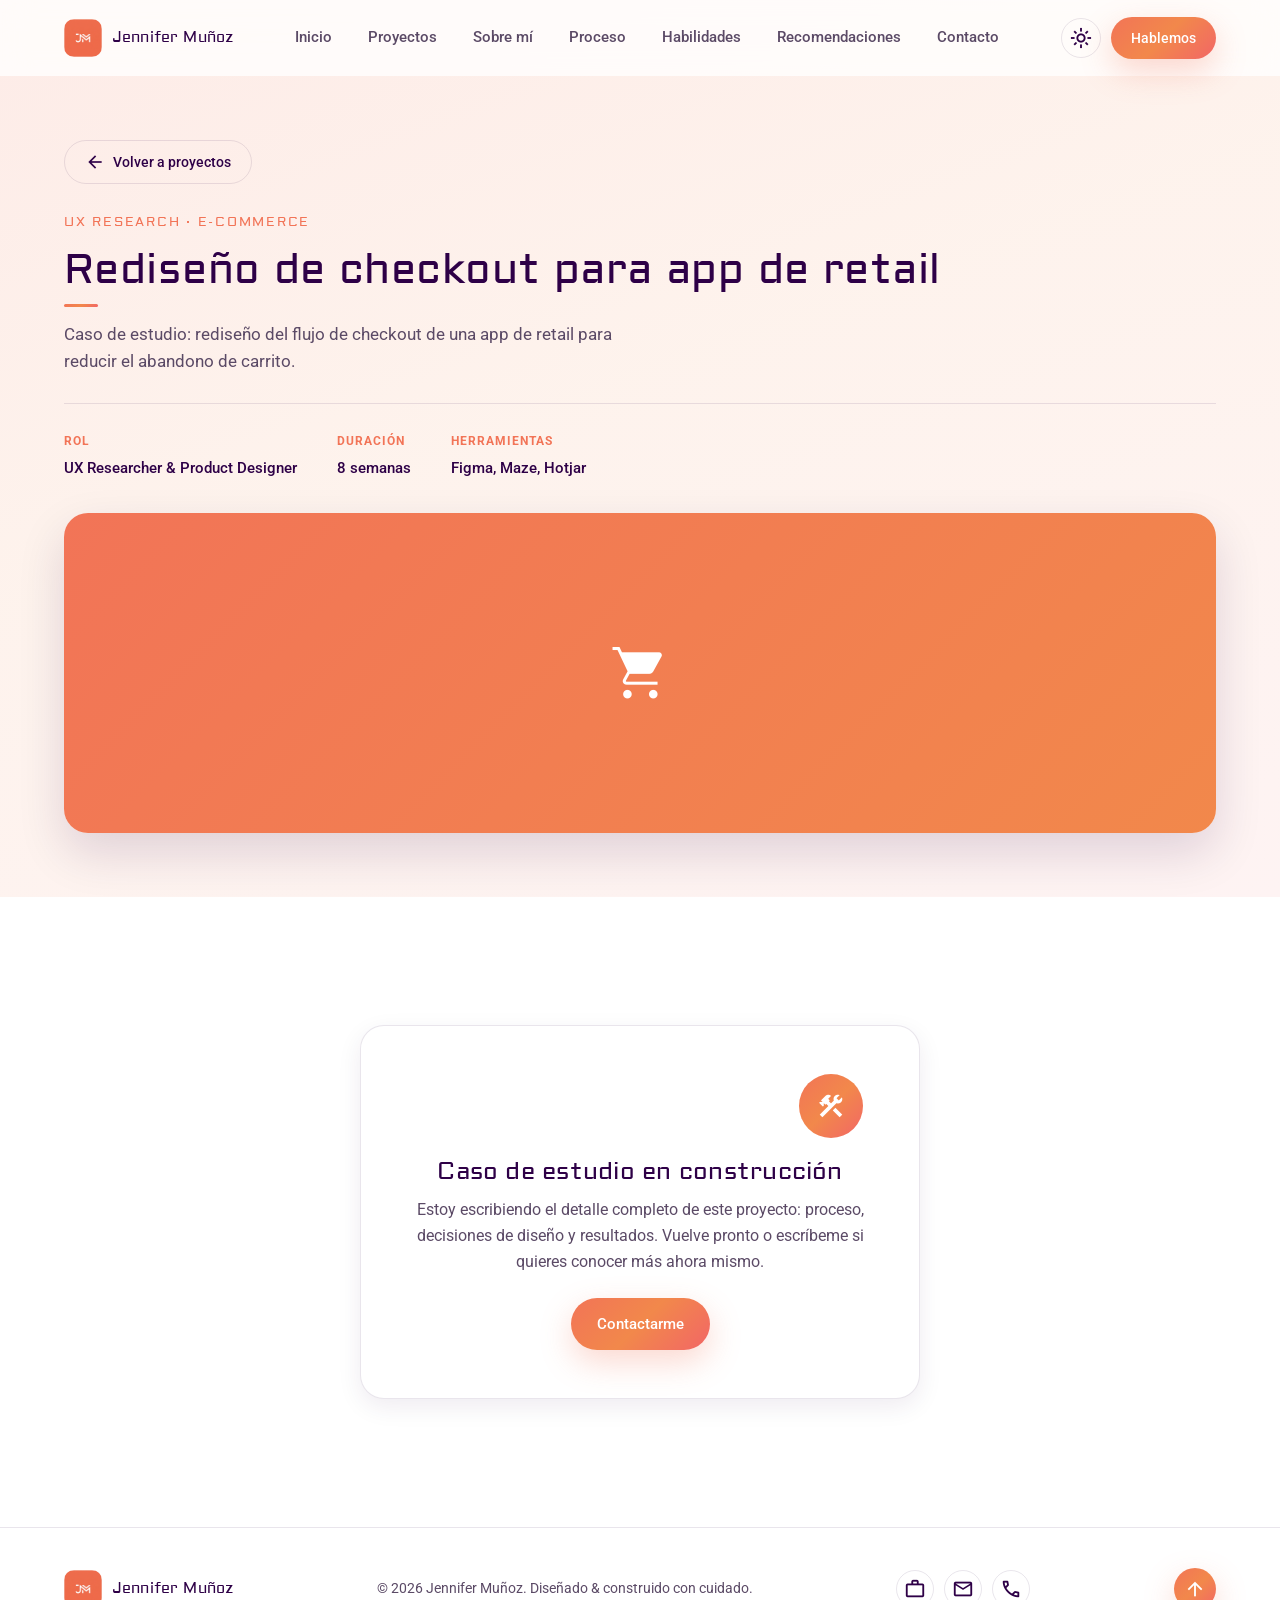
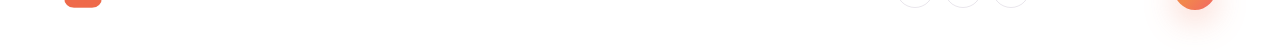
==== proyectos/proyecto-1.html @ 6d18bf31 "version 1" ====
<!DOCTYPE html>
<html lang="es">
<head>
<meta charset="UTF-8">
<meta name="viewport" content="width=device-width, initial-scale=1.0">
<title>Rediseño de checkout para app de retail — Jennifer Muñoz</title>
<meta name="description" content="Caso de estudio: rediseño del flujo de checkout de una app de retail para reducir el abandono de carrito.">

<link rel="preconnect" href="https://fonts.googleapis.com">
<link rel="preconnect" href="https://fonts.gstatic.com" crossorigin>
<link href="https://fonts.googleapis.com/css2?family=Aldrich&family=Roboto:ital,wght@0,300;0,400;0,500;0,700;0,900;1,400&display=swap" rel="stylesheet">
<link rel="stylesheet" href="https://fonts.googleapis.com/css2?family=Material+Symbols+Outlined:opsz,wght,FILL,GRAD@20..48,300..600,0..1,-25..0&display=swap">

<link rel="icon" type="image/svg+xml" href="../assets/favicon.svg">
<link rel="stylesheet" href="../css/style.css">
</head>
<body>

<a class="skip-link" href="#main">Saltar al contenido</a>
<header class="header is-scrolled" id="header">
  <div class="container header__inner">
    <a href="../index.html" class="logo" aria-label="Ir a inicio">
      <img src="../assets/img/logo.png" alt="Jennifer Muñoz" class="logo__mark">
      <span class="logo__name">Jennifer&nbsp;Muñoz</span>
    </a>

    <nav class="nav" id="nav" aria-label="Navegación principal">
      <ul class="nav__list">
        <li><a href="../index.html#inicio" class="nav__link">Inicio</a></li>
        <li><a href="../index.html#proyectos" class="nav__link">Proyectos</a></li>
        <li><a href="../index.html#sobre-mi" class="nav__link">Sobre mí</a></li>
        <li><a href="../index.html#proceso" class="nav__link">Proceso</a></li>
        <li><a href="../index.html#habilidades" class="nav__link">Habilidades</a></li>
        <li><a href="../index.html#recomendaciones" class="nav__link">Recomendaciones</a></li>
        <li><a href="../index.html#contacto" class="nav__link">Contacto</a></li>
      </ul>
    </nav>

    <div class="header__actions">
      <button class="theme-toggle" id="themeToggle" type="button" aria-label="Cambiar a modo oscuro" aria-pressed="false">
        <span class="material-symbols-outlined theme-toggle__icon theme-toggle__icon--light">light_mode</span>
        <span class="material-symbols-outlined theme-toggle__icon theme-toggle__icon--dark">dark_mode</span>
      </button>

      <a href="../index.html#contacto" class="btn btn--primary btn--sm header__cta">Hablemos</a>

      <button class="menu-toggle" id="menuToggle" type="button" aria-label="Abrir menú" aria-expanded="false" aria-controls="nav">
        <span class="material-symbols-outlined">menu</span>
      </button>
    </div>
  </div>
</header>

<div class="nav-overlay" id="navOverlay"></div>

<main id="main">
  <section class="project-hero">
    <div class="container">
      <a href="../index.html#proyectos" class="btn btn--ghost btn--sm btn--back">
        <span class="material-symbols-outlined">arrow_back</span>
        Volver a proyectos
      </a>

      <p class="eyebrow">UX Research · E-commerce</p>
      <h1 class="section-title">Rediseño de checkout para app de retail</h1>
      <p class="section-lead">Caso de estudio: rediseño del flujo de checkout de una app de retail para reducir el abandono de carrito.</p>

      <div class="project-detail__meta">
        <div><strong>Rol</strong><span>UX Researcher & Product Designer</span></div>
        <div><strong>Duración</strong><span>8 semanas</span></div>
        <div><strong>Herramientas</strong><span>Figma, Maze, Hotjar</span></div>
      </div>

      <div class="project-hero__media" style="background:linear-gradient(135deg, #F27457, #F2884B)">
        <span class="material-symbols-outlined">shopping_cart</span>
      </div>
    </div>
  </section>

  <section class="coming-soon">
    <div class="container">
      <div class="coming-soon__card">
        <div class="coming-soon__icon">
          <span class="material-symbols-outlined">construction</span>
        </div>
        <h2>Caso de estudio en construcción</h2>
        <p>Estoy escribiendo el detalle completo de este proyecto: proceso, decisiones de diseño y resultados. Vuelve pronto o escríbeme si quieres conocer más ahora mismo.</p>
        <a href="../index.html#contacto" class="btn btn--primary">Contactarme</a>
      </div>
    </div>
  </section>
</main>
<footer class="footer">
  <div class="container footer__inner">
    <a href="../index.html" class="logo logo--footer">
      <img src="../assets/img/logo.png" alt="Jennifer Muñoz" class="logo__mark">
      <span class="logo__name">Jennifer&nbsp;Muñoz</span>
    </a>

    <p class="footer__copy">© <span id="year"></span> Jennifer Muñoz. Diseñado &amp; construido con cuidado.</p>

    <div class="footer__social">
      <a href="https://www.linkedin.com/in/jennifer-muñoz-3518a0296" target="_blank" rel="noopener noreferrer" aria-label="LinkedIn">
        <span class="material-symbols-outlined">work</span>
      </a>
      <a href="mailto:jencik1992@gmail.com" aria-label="Email">
        <span class="material-symbols-outlined">mail</span>
      </a>
      <a href="tel:+56972508153" aria-label="Teléfono">
        <span class="material-symbols-outlined">call</span>
      </a>
    </div>

    <button class="back-to-top" id="backToTop" aria-label="Volver arriba">
      <span class="material-symbols-outlined">arrow_upward</span>
    </button>
  </div>
</footer>

<script src="../js/script.js"></script>

</body>
</html>
---- css/style.css ----
/* =========================================================
   PORTAFOLIO — Jennifer Muñoz | UX/UI & Product Designer
   HTML5 + CSS3 + JS Vanilla — sin frameworks
   ========================================================= */

/* ---------- 1. RESET ---------- */
*, *::before, *::after { box-sizing: border-box; margin: 0; padding: 0; }
html { scroll-behavior: smooth; }
@media (prefers-reduced-motion: reduce) {
  html { scroll-behavior: auto; }
  *, *::before, *::after { animation-duration: 0.01ms !important; animation-iteration-count: 1 !important; transition-duration: 0.01ms !important; scroll-behavior: auto !important; }
}
img, svg { display: block; max-width: 100%; }
a { color: inherit; text-decoration: none; }
ul, ol { list-style: none; }
button, input, textarea { font: inherit; color: inherit; }
button { cursor: pointer; background: none; border: none; }
input, textarea { outline: none; }

/* ---------- 2. DESIGN TOKENS ---------- */
:root {
  /* Paleta — modo claro (por defecto) */
  --color-bg: #FFFFFF;
  --color-bg-alt: #FDF6F2;
  --color-surface: #FFFFFF;
  --color-border: rgba(46, 0, 71, 0.10);

  --color-text-primary: #2E0047;
  --color-text-body: #5B4A66;
  --color-text-secondary: #F27457;
  --color-text-on-accent: #FFFFFF;

  --color-secondary: #F2884B;
  --color-tertiary: #F26666;

  --gradient-accent: linear-gradient(135deg, #F27457 0%, #F2884B 50%, #F26666 100%);
  --gradient-hero: linear-gradient(160deg, rgba(242,116,87,0.14) 0%, rgba(242,136,75,0.10) 45%, rgba(242,102,102,0.08) 100%);

  --shadow-sm: 0 1px 2px rgba(46, 0, 71, 0.06);
  --shadow-md: 0 8px 24px rgba(46, 0, 71, 0.08);
  --shadow-lg: 0 20px 48px rgba(46, 0, 71, 0.14);
  --shadow-glow: 0 12px 32px rgba(242, 116, 87, 0.28);

  /* Tipografía */
  --font-body: 'Roboto', -apple-system, BlinkMacSystemFont, 'Segoe UI', sans-serif;
  --font-display: 'Aldrich', 'Roboto', sans-serif;

  /* Radios y espaciado */
  --radius: 16px;
  --radius-lg: 24px;
  --radius-sm: 10px;
  --radius-pill: 999px;

  --container-w: 1200px;
  --section-py: clamp(72px, 10vw, 140px);

  /* Motion */
  --ease: cubic-bezier(0.16, 1, 0.3, 1);
  --transition: 0.35s var(--ease);
}

[data-theme="dark"] {
  --color-bg: #150019;
  --color-bg-alt: #1E0A24;
  --color-surface: #22102A;
  --color-border: rgba(255, 255, 255, 0.08);

  --color-text-primary: #F6ECFB;
  --color-text-body: #C7B7D1;
  --color-text-secondary: #FF9779;
  --color-text-on-accent: #FFFFFF;

  --color-secondary: #F2884B;
  --color-tertiary: #FF7E7E;

  --gradient-accent: linear-gradient(135deg, #F27457 0%, #F2884B 50%, #FF7E7E 100%);
  --gradient-hero: linear-gradient(160deg, rgba(242,116,87,0.18) 0%, rgba(242,136,75,0.10) 45%, rgba(255,126,126,0.10) 100%);

  --shadow-sm: 0 1px 2px rgba(0, 0, 0, 0.3);
  --shadow-md: 0 8px 24px rgba(0, 0, 0, 0.35);
  --shadow-lg: 0 24px 60px rgba(0, 0, 0, 0.5);
  --shadow-glow: 0 12px 36px rgba(242, 116, 87, 0.35);
}

/* ---------- 3. BASE ---------- */
body {
  font-family: var(--font-body);
  background: var(--color-bg);
  color: var(--color-text-body);
  font-size: 16px;
  line-height: 1.6;
  -webkit-font-smoothing: antialiased;
  transition: background-color var(--transition), color var(--transition);
  overflow-x: hidden;
}

.container {
  width: 100%;
  max-width: var(--container-w);
  margin-inline: auto;
  padding-inline: 24px;
}

h1, h2, h3, h4 {
  font-family: var(--font-display);
  color: var(--color-text-primary);
  font-weight: 400;
  line-height: 1.15;
  letter-spacing: 0.01em;
}

.material-symbols-outlined {
  font-variation-settings: 'FILL' 0, 'wght' 400, 'GRAD' 0, 'opsz' 24;
  font-size: 22px;
  line-height: 1;
}

.skip-link {
  position: absolute; left: -999px; top: 0;
  background: var(--color-text-primary); color: #fff;
  padding: 12px 20px; border-radius: 0 0 var(--radius-sm) 0; z-index: 999;
}
.skip-link:focus { left: 0; }

:focus-visible {
  outline: 2px solid var(--color-tertiary);
  outline-offset: 3px;
  border-radius: 4px;
}

.eyebrow {
  font-family: var(--font-display);
  font-size: 12.5px;
  letter-spacing: 0.14em;
  text-transform: uppercase;
  color: var(--color-text-secondary);
  margin-bottom: 14px;
}

.section-title {
  position: relative;
  font-size: clamp(28px, 4vw, 42px);
  margin-bottom: 26px;
}
/* Barrita corta bajo cada título de sección — mismo motivo que usa el CV
   bajo sus encabezados ("Perfil", "Experiencia", "Habilidades"...). */
.section-title::after {
  content: "";
  position: absolute;
  left: 0; bottom: -12px;
  width: 34px; height: 3px;
  border-radius: 2px;
  background: var(--gradient-accent);
}

.section-lead {
  max-width: 560px;
  font-size: 17px;
  color: var(--color-text-body);
}

.section-head { max-width: 640px; margin-bottom: 56px; }

section { padding-block: var(--section-py); }

/* ---------- 4. BOTONES ---------- */
.btn {
  display: inline-flex;
  align-items: center;
  justify-content: center;
  gap: 8px;
  padding: 14px 26px;
  border-radius: var(--radius-pill);
  font-weight: 500;
  font-size: 15px;
  white-space: nowrap;
  transition: transform var(--transition), box-shadow var(--transition), background var(--transition), border-color var(--transition);
  will-change: transform;
}
.btn .material-symbols-outlined { font-size: 20px; }
.btn:hover { transform: translateY(-2px); }
.btn:active { transform: translateY(0); }

.btn--primary {
  background: var(--gradient-accent);
  color: #fff;
  box-shadow: var(--shadow-glow);
}
.btn--primary:hover { box-shadow: 0 16px 40px rgba(242, 116, 87, 0.38); }

.btn--ghost {
  background: transparent;
  color: var(--color-text-primary);
  border: 1.5px solid var(--color-border);
}
.btn--ghost:hover { border-color: var(--color-text-secondary); color: var(--color-text-secondary); }

.btn--sm { padding: 10px 20px; font-size: 14px; }
.btn--block { width: 100%; }

/* ---------- 5. HEADER ---------- */
.header {
  position: fixed;
  top: 0; left: 0; right: 0;
  z-index: 100;
  border-bottom: 1px solid transparent;
  transition: border-color var(--transition), box-shadow var(--transition);
}
/* El desenfoque vive en un pseudo-elemento (no en .header) para que .header
   NO se convierta en containing block de sus descendientes position:fixed
   (el panel de navegación móvil #nav depende de posicionarse contra el viewport). */
.header::before {
  content: "";
  position: absolute;
  inset: 0;
  z-index: -1;
  background: color-mix(in srgb, var(--color-bg) 78%, transparent);
  backdrop-filter: blur(14px) saturate(140%);
  -webkit-backdrop-filter: blur(14px) saturate(140%);
  transition: background-color var(--transition);
}
.header.is-scrolled {
  border-bottom-color: var(--color-border);
  box-shadow: var(--shadow-sm);
}

.header__inner {
  display: flex;
  align-items: center;
  justify-content: space-between;
  height: 76px;
}

.logo {
  display: flex;
  align-items: center;
  gap: 10px;
  font-family: var(--font-display);
  color: var(--color-text-primary);
}
.logo__mark {
  display: block;
  width: 38px; height: 38px;
  border-radius: var(--radius-sm);
  object-fit: cover;
}
.logo__name { font-size: 15px; letter-spacing: 0.01em; }

.nav__list {
  display: flex;
  align-items: center;
  gap: 4px;
}
.nav__link {
  position: relative;
  display: inline-block;
  padding: 9px 16px;
  font-size: 14.5px;
  font-weight: 500;
  color: var(--color-text-body);
  border-radius: var(--radius-pill);
  transition: color var(--transition), background var(--transition);
}
.nav__link:hover { color: var(--color-text-primary); background: var(--color-bg-alt); }
.nav__link.is-active { color: var(--color-text-primary); }
.nav__link.is-active::after {
  content: "";
  position: absolute;
  left: 16px; right: 16px; bottom: 3px;
  height: 2px;
  background: var(--gradient-accent);
  border-radius: 2px;
}

.header__actions { display: flex; align-items: center; gap: 10px; }

.theme-toggle {
  position: relative;
  display: grid;
  place-items: center;
  width: 40px; height: 40px;
  border-radius: 50%;
  border: 1px solid var(--color-border);
  color: var(--color-text-primary);
  overflow: hidden;
  transition: border-color var(--transition), background var(--transition);
}
.theme-toggle:hover { background: var(--color-bg-alt); }
.theme-toggle__icon { position: absolute; transition: opacity var(--transition), transform var(--transition); }
.theme-toggle__icon--dark { opacity: 0; transform: rotate(-60deg) scale(0.6); }
.theme-toggle__icon--light { opacity: 1; transform: rotate(0) scale(1); }
[data-theme="dark"] .theme-toggle__icon--light { opacity: 0; transform: rotate(60deg) scale(0.6); }
[data-theme="dark"] .theme-toggle__icon--dark { opacity: 1; transform: rotate(0) scale(1); }

.header__cta { display: inline-flex; }

.menu-toggle {
  display: none;
  width: 40px; height: 40px;
  place-items: center;
  color: var(--color-text-primary);
  overflow: hidden;
}

/* ---------- 6. HERO ---------- */
.hero {
  position: relative;
  padding-top: calc(76px + clamp(48px, 8vw, 100px));
  padding-bottom: clamp(60px, 8vw, 100px);
  overflow: hidden;
  background: var(--gradient-hero);
}

.hero__inner {
  display: grid;
  grid-template-columns: 1.05fr 0.95fr;
  gap: 48px;
  align-items: center;
}

.hero__title {
  font-size: clamp(34px, 5vw, 52px);
  margin-bottom: 22px;
  max-width: 30ch;
  text-wrap: balance;
}

.hero__lead {
  font-size: 18px;
  max-width: 46ch;
  margin-bottom: 34px;
}

.hero__tags {
  display: flex;
  flex-wrap: wrap;
  gap: 8px;
  margin-bottom: 30px;
}
.hero__tags .tag {
  background: var(--color-surface);
  border-color: var(--color-border);
  box-shadow: var(--shadow-sm);
}

.hero__cta { display: flex; gap: 14px; flex-wrap: wrap; margin-bottom: 52px; }

.hero__stats {
  display: flex;
  align-items: flex-start;
  gap: 40px;
  flex-wrap: wrap;
}
.hero__stat {
  display: flex;
  flex-direction: column;
}
.hero__stat dt {
  font-family: var(--font-display);
  font-size: 30px;
  line-height: 1;
  color: var(--color-text-primary);
  height: 34px;
  display: flex;
  align-items: center;
}
.hero__stat dd { font-size: 13.5px; color: var(--color-text-body); margin-top: 8px; }
.hero__stat dt.hero__stat-text {
  font-size: 21px;
  white-space: nowrap;
  -webkit-text-stroke: 0.4px var(--color-text-primary);
}

.hero__visual { position: relative; height: 440px; }

.hero-card {
  position: absolute;
  border-radius: var(--radius-lg);
  background: var(--color-surface);
  border: 1px solid var(--color-border);
  box-shadow: var(--shadow-lg);
}

.hero-card--main {
  inset: 20px 10% 20px 0;
  padding: 24px;
  overflow: hidden;
}
.hero-card__top { display: flex; gap: 7px; margin-bottom: 22px; }
.dot { width: 10px; height: 10px; border-radius: 50%; }
.dot--red { background: var(--color-tertiary); }
.dot--yellow { background: var(--color-secondary); }
.dot--green { background: #8fce9e; }

.skeleton {
  background: linear-gradient(90deg, var(--color-bg-alt) 25%, var(--color-border) 50%, var(--color-bg-alt) 75%);
  background-size: 200% 100%;
  animation: shimmer 2.4s ease-in-out infinite;
  border-radius: var(--radius-sm);
}
.skeleton--title { height: 20px; width: 55%; margin-bottom: 16px; }
.skeleton--text { height: 12px; width: 90%; margin-bottom: 10px; }
.skeleton--text.short { width: 65%; margin-bottom: 24px; }
.skeleton-grid { display: grid; grid-template-columns: 1fr 1fr; gap: 12px; }
.skeleton--block { height: 90px; }

@keyframes shimmer {
  0% { background-position: 200% 0; }
  100% { background-position: -200% 0; }
}

.hero-card--float-1, .hero-card--float-2 {
  display: flex;
  align-items: center;
  gap: 10px;
  padding: 14px 18px;
  font-size: 13.5px;
  font-weight: 500;
  color: var(--color-text-primary);
  animation: float 6s ease-in-out infinite;
}
.hero-card--float-1 { top: 8%; right: 0; animation-delay: 0.4s; }
.hero-card--float-2 { bottom: 6%; left: 0; animation-delay: 1.2s; }
.hero-card--float-1 .material-symbols-outlined,
.hero-card--float-2 .material-symbols-outlined { color: var(--color-text-secondary); }

@keyframes float {
  0%, 100% { transform: translateY(0); }
  50% { transform: translateY(-10px); }
}

.blob {
  position: absolute;
  border-radius: 50%;
  filter: blur(50px);
  opacity: 0.5;
  z-index: -1;
}
.blob--1 { width: 260px; height: 260px; background: var(--color-secondary); top: -40px; right: -20px; opacity: 0.28; }
.blob--2 { width: 220px; height: 220px; background: var(--color-tertiary); bottom: -30px; left: 10%; opacity: 0.22; }

.scroll-cue {
  position: absolute;
  left: 50%; bottom: 18px;
  transform: translateX(-50%);
  width: 38px; height: 38px;
  border-radius: 50%;
  border: 1px solid var(--color-border);
  color: var(--color-text-primary);
  display: grid; place-items: center;
  overflow: hidden;
  animation: bob 2.2s ease-in-out infinite;
}
@keyframes bob { 0%, 100% { transform: translate(-50%, 0); } 50% { transform: translate(-50%, 6px); } }

/* ---------- 7. SOBRE MÍ ---------- */
.about__inner {
  display: grid;
  grid-template-columns: 0.85fr 1.15fr;
  gap: 64px;
  align-items: center;
}

.about__visual { position: relative; }
.about__avatar {
  width: min(360px, 100%);
  aspect-ratio: 1;
  border-radius: var(--radius-lg);
  background: var(--gradient-accent);
  padding: 6px;
  box-shadow: var(--shadow-lg);
}
.about__avatar img {
  display: block;
  width: 100%;
  height: 100%;
  object-fit: cover;
  border-radius: calc(var(--radius-lg) - 4px);
}
.about__badge {
  position: absolute;
  bottom: -18px; left: 50%;
  transform: translateX(-50%);
  display: inline-flex;
  align-items: center;
  gap: 8px;
  background: var(--color-surface);
  border: 1px solid var(--color-border);
  box-shadow: var(--shadow-md);
  padding: 10px 18px;
  border-radius: var(--radius-pill);
  font-size: 13.5px;
  font-weight: 500;
  color: var(--color-text-primary);
  white-space: nowrap;
}
.about__badge .material-symbols-outlined { color: var(--color-secondary); font-size: 18px; }

.about__lead {
  font-size: 19px;
  line-height: 1.55;
  color: var(--color-text-primary);
  max-width: 56ch;
  margin-bottom: 28px;
}

.about__stack { margin-bottom: 32px; }
.about__stack-label {
  display: block;
  font-size: 12.5px;
  font-weight: 700;
  text-transform: uppercase;
  letter-spacing: 0.06em;
  color: var(--color-text-secondary);
  margin-bottom: 12px;
}
.about__stack-tags { display: flex; flex-wrap: wrap; gap: 8px; }

.about__experience {
  margin-bottom: 32px;
  padding: 18px 20px;
  border: 1px solid var(--color-border);
  border-left: 3px solid var(--color-secondary);
  border-radius: var(--radius-sm);
  background: var(--color-surface);
}
.about__experience-label {
  display: block;
  font-size: 12.5px;
  font-weight: 700;
  text-transform: uppercase;
  letter-spacing: 0.06em;
  color: var(--color-text-secondary);
  margin-bottom: 10px;
}
.about__experience-head {
  display: flex;
  flex-wrap: wrap;
  align-items: baseline;
  gap: 8px;
  margin-bottom: 8px;
}
.about__experience-head h3 {
  font-family: var(--font-body);
  font-weight: 700;
  font-size: 16px;
  color: var(--color-text-primary);
}
.about__experience-meta { font-size: 13.5px; color: var(--color-text-secondary); }
.about__experience-desc {
  font-size: 13.5px;
  line-height: 1.55;
  color: var(--color-text-body);
  margin: 0;
}

.about__facts {
  margin-top: 32px;
  padding-top: 28px;
  border-top: 1px solid var(--color-border);
  display: grid;
  grid-template-columns: 1fr 1fr;
  gap: 20px;
}
.about__facts li { display: flex; align-items: flex-start; gap: 12px; }
.about__facts .material-symbols-outlined {
  color: #fff;
  background: var(--gradient-accent);
  padding: 8px;
  border-radius: var(--radius-sm);
  font-size: 18px;
  width: 34px; height: 34px;
  box-sizing: content-box;
  display: inline-flex;
  align-items: center;
  justify-content: center;
  overflow: hidden;
}
.about__facts strong { display: block; font-size: 14px; color: var(--color-text-primary); }
.about__facts span { font-size: 13.5px; }
.about__facts-more {
  display: flex;
  align-items: center;
  gap: 4px;
  margin-top: 6px;
  padding: 0;
  border: none;
  background: none;
  font-family: var(--font-body);
  font-size: 12.5px;
  font-weight: 700;
  color: var(--color-secondary);
  cursor: pointer;
}
.about__facts-more .material-symbols-outlined {
  background: none;
  padding: 0;
  width: auto;
  height: auto;
  border-radius: 0;
  box-sizing: border-box;
  overflow: visible;
  font-size: 14px;
  color: var(--color-secondary);
  transition: transform var(--transition);
}
.about__facts-more:hover .material-symbols-outlined { transform: translateX(3px); }

/* Contenido del modal de certificaciones (reutiliza .recommendation-modal) */
.cert-modal__title {
  font-family: var(--font-display);
  font-size: 24px;
  color: var(--color-text-primary);
  margin: 6px 0 20px;
}
.cert-modal__list { display: flex; flex-direction: column; gap: 16px; }
.cert-modal__list li {
  padding-bottom: 16px;
  border-bottom: 1px solid var(--color-border);
}
.cert-modal__list li:last-child { border-bottom: none; padding-bottom: 0; }
.cert-modal__list strong {
  display: block;
  font-size: 15px;
  color: var(--color-text-primary);
  margin-bottom: 4px;
}
.cert-modal__list span { font-size: 13.5px; color: var(--color-text-secondary); }

/* ---------- 8. PROYECTOS ---------- */
.projects { background: var(--color-bg-alt); }

.projects__grid {
  display: grid;
  grid-template-columns: repeat(2, 1fr);
  gap: 28px;
}

.project-card {
  display: block;
  background: var(--color-surface);
  border: 1px solid var(--color-border);
  border-radius: var(--radius-lg);
  overflow: hidden;
  transition: transform var(--transition), box-shadow var(--transition), border-color var(--transition);
}
.project-card:hover {
  transform: translateY(-6px);
  box-shadow: var(--shadow-lg);
  border-color: transparent;
}

.project-card__media {
  height: 190px;
  display: grid;
  place-items: center;
  position: relative;
  overflow: hidden;
  text-align: center;
  padding-inline: 12px;
}
.project-card__media .material-symbols-outlined {
  font-size: 46px;
  color: #fff;
  font-variation-settings: 'FILL' 1, 'wght' 300, 'GRAD' 0, 'opsz' 48;
  transition: transform var(--transition);
}
.project-card:hover .project-card__media .material-symbols-outlined { transform: scale(1.12) rotate(-4deg); }

.project-card__media--1 { background: linear-gradient(135deg, #F27457, #F2884B); }
.project-card__media--2 { background: linear-gradient(135deg, #2E0047, #6a2f8a); }
.project-card__media--3 { background: linear-gradient(135deg, #F26666, #F27457); }
.project-card__media--4 { background: linear-gradient(135deg, #F2884B, #F2C14E); }

.project-card__body { padding: 26px; }
.project-card__tags { display: flex; gap: 8px; margin-bottom: 14px; flex-wrap: wrap; }
.tag {
  font-size: 12px;
  font-weight: 500;
  padding: 5px 12px;
  border-radius: var(--radius-pill);
  background: var(--color-bg-alt);
  color: var(--color-text-secondary);
  border: 1px solid var(--color-border);
}
.project-card__body h3 {
  font-family: var(--font-body);
  font-weight: 700;
  font-size: 19px;
  margin-bottom: 10px;
  color: var(--color-text-primary);
  line-height: 1.35;
}
.project-card__body p { font-size: 14.5px; margin-bottom: 18px; }
.project-card__link {
  display: inline-flex;
  align-items: center;
  gap: 6px;
  font-size: 14px;
  font-weight: 500;
  color: var(--color-text-primary);
}
.project-card__link .material-symbols-outlined { font-size: 17px; transition: transform var(--transition); }
.project-card:hover .project-card__link .material-symbols-outlined { transform: translateX(4px); }

/* ---------- 9. PROCESO ---------- */
.process__list {
  display: grid;
  grid-template-columns: repeat(5, 1fr);
  align-items: start;
  gap: 20px;
}
.process__step {
  position: relative;
  padding: 30px 22px;
  border-radius: var(--radius-lg);
  background: var(--color-surface);
  border: 1px solid var(--color-border);
  overflow: hidden;
  transition: transform var(--transition), box-shadow var(--transition);
  cursor: default;
}
.process__step:hover { transform: translateY(-6px); box-shadow: var(--shadow-md); }
.process__step:focus { outline: none; }
.process__step:focus-visible { box-shadow: 0 0 0 2px var(--color-secondary); }
.process__number {
  display: block;
  font-family: var(--font-display);
  font-size: 13px;
  color: var(--color-text-secondary);
  margin-bottom: 18px;
}
.process__icon {
  display: inline-flex;
  align-items: center;
  justify-content: center;
  width: 46px; height: 46px;
  border-radius: var(--radius-sm);
  background: var(--gradient-accent);
  color: #fff;
  overflow: hidden;
  margin-bottom: 18px;
}
.process__step h3 {
  font-family: var(--font-body);
  font-weight: 700;
  font-size: 17px;
  margin-bottom: 0;
  color: var(--color-text-primary);
}
/* La descripción vive colapsada por defecto y se despliega DENTRO de la
   misma tarjeta (mismo borde/fondo/sombra) — es un solo componente que
   crece, no un panel aparte pegado debajo. */
.process__step p {
  margin: 0;
  max-height: 0;
  opacity: 0;
  overflow: hidden;
  font-size: 13.5px;
  line-height: 1.55;
  color: var(--color-text-body);
  transition: max-height 0.35s var(--ease), opacity 0.3s var(--ease), margin-top 0.35s var(--ease);
}
.process__step:hover p,
.process__step:focus p,
.process__step:focus-within p {
  max-height: 220px;
  opacity: 1;
  margin-top: 14px;
}

/* ---------- 9.5 IA EN MI PROCESO ---------- */
.ai-process__flow {
  display: flex;
  align-items: center;
  flex-wrap: wrap;
  gap: 10px;
}
.ai-process__step {
  font-family: var(--font-body);
  font-weight: 600;
  font-size: 14px;
  padding: 12px 20px;
  border-radius: var(--radius-pill);
  background: var(--color-surface);
  border: 1px solid var(--color-border);
  color: var(--color-text-primary);
  white-space: nowrap;
}
.ai-process__step--ai {
  background: var(--gradient-accent);
  border-color: transparent;
  color: #fff;
}
.ai-process__arrow {
  display: inline-flex;
  align-items: center;
  justify-content: center;
  width: 20px;
  height: 20px;
  color: var(--color-text-secondary);
  font-size: 20px;
  overflow: hidden;
  flex-shrink: 0;
}
.ai-process__tools {
  margin: 24px 0 0;
  font-size: 13.5px;
  color: var(--color-text-secondary);
}
.ai-process__tools-label {
  font-weight: 700;
  text-transform: uppercase;
  font-size: 11.5px;
  letter-spacing: 0.06em;
  color: var(--color-text-secondary);
  margin-right: 8px;
}

/* ---------- 10. HABILIDADES ---------- */
.skills { background: var(--color-bg-alt); }
.skills__grid {
  display: grid;
  grid-template-columns: repeat(4, 1fr);
  gap: 24px;
}
.skills__category {
  background: var(--color-surface);
  border: 1px solid var(--color-border);
  border-radius: var(--radius-lg);
  padding: 28px;
  transition: transform var(--transition), box-shadow var(--transition);
}
.skills__category:hover { transform: translateY(-4px); box-shadow: var(--shadow-md); }
.skills__category-head { display: flex; align-items: center; gap: 12px; margin-bottom: 20px; }
.skills__category-head .material-symbols-outlined {
  width: 40px; height: 40px;
  display: grid; place-items: center;
  border-radius: var(--radius-sm);
  background: var(--gradient-accent);
  color: #fff;
  overflow: hidden;
}
.skills__category-head h3 { font-family: var(--font-body); font-weight: 700; font-size: 16px; color: var(--color-text-primary); }
.skills__tags { display: flex; flex-wrap: wrap; gap: 8px; }
.skills__tags li {
  font-size: 13px;
  padding: 7px 14px;
  border-radius: var(--radius-pill);
  background: var(--color-bg-alt);
  border: 1px solid var(--color-border);
  color: var(--color-text-body);
  transition: color var(--transition), border-color var(--transition);
}
.skills__category:hover .skills__tags li:hover { color: var(--color-text-secondary); border-color: var(--color-text-secondary); }

/* Tarjeta destacada "IA aplicada" — se resalta visualmente del resto */
.skills__featured {
  margin-top: 24px;
  background: var(--gradient-accent);
  border-radius: var(--radius-lg);
  padding: 30px 32px;
  transition: transform var(--transition), box-shadow var(--transition);
}
.skills__featured:hover { transform: translateY(-4px); box-shadow: var(--shadow-md); }
.skills__featured-head { display: flex; align-items: center; gap: 16px; margin-bottom: 22px; }
.skills__featured-head .material-symbols-outlined {
  width: 48px; height: 48px;
  display: grid; place-items: center;
  border-radius: var(--radius-sm);
  background: rgba(255, 255, 255, 0.22);
  color: #fff;
  font-size: 26px;
  flex-shrink: 0;
  overflow: hidden;
}
.skills__featured-eyebrow {
  font-size: 12px;
  font-weight: 700;
  text-transform: uppercase;
  letter-spacing: 0.08em;
  color: rgba(255, 255, 255, 0.85);
  margin-bottom: 4px;
}
.skills__featured-head h3 { font-family: var(--font-body); font-weight: 700; font-size: 19px; color: #fff; }
.skills__tags--featured li {
  background: rgba(255, 255, 255, 0.16);
  border-color: rgba(255, 255, 255, 0.4);
  color: #fff;
}
.skills__featured:hover .skills__tags--featured li:hover { color: #fff; border-color: #fff; }

/* ---------- 10.5 RECOMENDACIONES ---------- */
.recommendations__grid {
  display: grid;
  grid-template-columns: 1fr 1fr;
  gap: 24px;
}
.recommendation-card {
  position: relative;
  display: flex;
  flex-direction: column;
  background: var(--color-surface);
  border: 1px solid var(--color-border);
  border-radius: var(--radius-lg);
  padding: 32px;
  transition: transform var(--transition), box-shadow var(--transition);
}
.recommendation-card[data-animate].in-view:hover { transform: translateY(-6px); box-shadow: var(--shadow-md); }
.recommendation-card__quote-icon {
  color: var(--color-secondary);
  font-size: 34px;
  opacity: 0.5;
  margin-bottom: 8px;
}
.recommendation-card__excerpt {
  font-size: 15px;
  line-height: 1.65;
  color: var(--color-text-body);
  flex-grow: 1;
  display: -webkit-box;
  -webkit-line-clamp: 5;
  -webkit-box-orient: vertical;
  overflow: hidden;
}
.recommendation-card__more {
  display: inline-flex;
  align-items: center;
  gap: 6px;
  align-self: flex-start;
  margin-top: 18px;
  padding: 0;
  border: none;
  background: none;
  font-family: var(--font-body);
  font-size: 13.5px;
  font-weight: 700;
  color: var(--color-text-secondary);
  cursor: pointer;
}
.recommendation-card__more .material-symbols-outlined { font-size: 17px; transition: transform var(--transition); }
.recommendation-card__more:hover .material-symbols-outlined { transform: translateX(3px); }
.recommendation-card__author {
  margin-top: 20px;
  padding-top: 16px;
  border-top: 1px solid var(--color-border);
  display: flex;
  align-items: center;
  gap: 12px;
}
.recommendation-card__author div { display: flex; flex-direction: column; gap: 2px; }
.recommendation-card__author strong { font-size: 14.5px; color: var(--color-text-primary); }
.recommendation-card__author span { font-size: 13px; color: var(--color-text-body); }
.recommendation-card__avatar {
  width: 42px; height: 42px;
  border-radius: 50%;
  object-fit: cover;
  flex-shrink: 0;
  border: 1px solid var(--color-border);
}

/* Modal de carta completa */
.recommendation-modal {
  position: fixed;
  inset: 0;
  z-index: 200;
  display: none;
  align-items: center;
  justify-content: center;
  padding: 24px;
}
.recommendation-modal.is-open { display: flex; }
.recommendation-modal__overlay {
  position: absolute;
  inset: 0;
  background: rgba(46, 0, 71, 0.45);
  backdrop-filter: blur(4px);
  -webkit-backdrop-filter: blur(4px);
}
.recommendation-modal__panel {
  position: relative;
  background: var(--color-surface);
  border-radius: var(--radius-lg);
  box-shadow: var(--shadow-lg);
  max-width: 620px;
  width: 100%;
  max-height: 85vh;
  overflow-y: auto;
  padding: 44px;
  animation: recModalIn 0.25s var(--ease);
}
@keyframes recModalIn { from { opacity: 0; transform: translateY(12px) scale(0.98); } to { opacity: 1; transform: translateY(0) scale(1); } }
.recommendation-modal__close {
  position: absolute;
  top: 16px; right: 16px;
  width: 36px; height: 36px;
  display: grid; place-items: center;
  border-radius: 50%;
  border: 1px solid var(--color-border);
  background: var(--color-bg);
  color: var(--color-text-primary);
  cursor: pointer;
  overflow: hidden;
}
.recommendation-modal__quote-icon { color: var(--color-secondary); font-size: 40px; opacity: 0.5; }
.recommendation-modal__letter { margin-top: 12px; }
.recommendation-modal__text {
  font-size: 16.5px;
  line-height: 1.75;
  color: var(--color-text-primary);
}
.recommendation-modal__text + .recommendation-modal__text { margin-top: 16px; }
.recommendation-modal__author {
  margin-top: 24px;
  padding-top: 18px;
  border-top: 1px solid var(--color-border);
  display: flex;
  align-items: center;
  gap: 14px;
}
.recommendation-modal__author div { display: flex; flex-direction: column; gap: 3px; }
.recommendation-modal__author strong { font-size: 15.5px; color: var(--color-text-primary); }
.recommendation-modal__author span { font-size: 13.5px; color: var(--color-text-body); }
.recommendation-modal__contact { margin-top: 4px; }
.recommendation-modal__avatar {
  width: 54px; height: 54px;
  border-radius: 50%;
  object-fit: cover;
  flex-shrink: 0;
  border: 1px solid var(--color-border);
}

/* ---------- 11. CONTACTO ---------- */
.contact__inner {
  display: grid;
  grid-template-columns: 1fr 1fr;
  gap: 64px;
  align-items: start;
}
.contact__list { margin-top: 32px; display: flex; flex-direction: column; gap: 16px; }
.contact__list a {
  display: inline-flex;
  align-items: center;
  gap: 12px;
  font-size: 15.5px;
  font-weight: 500;
  color: var(--color-text-primary);
  transition: color var(--transition), gap var(--transition);
}
.contact__list a:hover { color: var(--color-text-secondary); gap: 16px; }
.contact__list .material-symbols-outlined {
  width: 38px; height: 38px;
  display: grid; place-items: center;
  border-radius: 50%;
  background: var(--color-bg-alt);
  border: 1px solid var(--color-border);
  color: var(--color-text-secondary);
  font-size: 18px;
  overflow: hidden;
}

.contact__form {
  background: var(--color-surface);
  border: 1px solid var(--color-border);
  border-radius: var(--radius-lg);
  padding: 34px;
  box-shadow: var(--shadow-md);
  display: flex;
  flex-direction: column;
  gap: 18px;
}
.hp-field { position: absolute; left: -9999px; }
.form-field { display: flex; flex-direction: column; gap: 8px; }
.form-field label { font-size: 13px; font-weight: 500; color: var(--color-text-primary); }
.form-field input, .form-field textarea {
  background: var(--color-bg-alt);
  border: 1.5px solid var(--color-border);
  border-radius: var(--radius-sm);
  padding: 13px 16px;
  font-size: 14.5px;
  color: var(--color-text-primary);
  resize: vertical;
  transition: border-color var(--transition), background var(--transition);
}
.form-field input::placeholder, .form-field textarea::placeholder { color: var(--color-text-body); opacity: 0.6; }
.form-field input:focus, .form-field textarea:focus {
  border-color: var(--color-text-secondary);
  background: var(--color-surface);
}
.form-status { font-size: 13.5px; min-height: 18px; color: var(--color-text-secondary); }
.form-status.is-error { color: var(--color-tertiary); }
.form-status.is-success { color: #4caf7d; }

/* ---------- 12. FOOTER ---------- */
.footer { border-top: 1px solid var(--color-border); padding-block: 40px; }
.footer__inner {
  display: flex;
  align-items: center;
  justify-content: space-between;
  gap: 24px;
  flex-wrap: wrap;
}
.footer__copy { font-size: 13.5px; }
.footer__social { display: flex; gap: 10px; }
.footer__social a {
  width: 38px; height: 38px;
  display: grid; place-items: center;
  border-radius: 50%;
  border: 1px solid var(--color-border);
  color: var(--color-text-primary);
  overflow: hidden;
  transition: background var(--transition), color var(--transition), border-color var(--transition);
}
.footer__social a:hover { background: var(--gradient-accent); color: #fff; border-color: transparent; }
.back-to-top {
  width: 42px; height: 42px;
  border-radius: 50%;
  background: var(--gradient-accent);
  color: #fff;
  display: grid; place-items: center;
  overflow: hidden;
  box-shadow: var(--shadow-glow);
  transition: transform var(--transition);
}
.back-to-top:hover { transform: translateY(-4px); }

/* ---------- 13. SCROLL-REVEAL ANIMATIONS ---------- */
[data-animate] {
  opacity: 0;
  transform: translateY(28px);
  transition: opacity 0.8s var(--ease), transform 0.8s var(--ease);
  transition-delay: calc(var(--d, 0) * 100ms);
}
[data-animate].in-view { opacity: 1; transform: translateY(0); }
[data-animate-delay="1"] { --d: 1; }
[data-animate-delay="2"] { --d: 2; }
[data-animate-delay="3"] { --d: 3; }
[data-animate-delay="4"] { --d: 4; }

/* Una vez revelada la tarjeta (.in-view), su transform tiene la misma
   especificidad que el :hover de la tarjeta — sin esto, el hover nunca
   levanta la tarjeta. Mismo efecto de elevación para "Cómo trabajo" y
   "Caja de herramientas". */
.process__step[data-animate].in-view:hover,
.skills__category[data-animate].in-view:hover {
  transform: translateY(-6px);
}
.skills__featured[data-animate].in-view:hover {
  transform: translateY(-4px);
}

/* ---------- 14. NAV OVERLAY (móvil) ---------- */
.nav-overlay {
  position: fixed; inset: 0;
  background: rgba(20, 0, 25, 0.45);
  backdrop-filter: blur(2px);
  opacity: 0; visibility: hidden;
  transition: opacity var(--transition), visibility var(--transition);
  z-index: 98;
}
.nav-overlay.is-visible { opacity: 1; visibility: visible; }

/* ---------- 16. PÁGINA DE DETALLE DE PROYECTO ---------- */
.project-hero {
  padding-top: calc(76px + 64px);
  padding-bottom: 64px;
  background: var(--gradient-hero);
}
.project-hero .btn--back {
  margin-bottom: 28px;
}
.project-hero__media {
  height: 320px;
  border-radius: var(--radius-lg);
  display: grid;
  place-items: center;
  margin-top: 32px;
  box-shadow: var(--shadow-lg);
  overflow: hidden;
  text-align: center;
  padding-inline: 16px;
}
.project-hero__media .material-symbols-outlined {
  font-size: 64px;
  color: #fff;
  font-variation-settings: 'FILL' 1, 'wght' 300, 'GRAD' 0, 'opsz' 48;
}
.project-detail__meta {
  display: flex;
  gap: 40px;
  flex-wrap: wrap;
  margin-top: 28px;
  padding-top: 28px;
  border-top: 1px solid var(--color-border);
}
.project-detail__meta div strong {
  display: block;
  font-size: 12px;
  text-transform: uppercase;
  letter-spacing: 0.08em;
  color: var(--color-text-secondary);
  margin-bottom: 4px;
}
.project-detail__meta div span { font-size: 14.5px; color: var(--color-text-primary); font-weight: 500; }

.coming-soon {
  padding-block: var(--section-py);
  text-align: center;
}
.coming-soon__card {
  max-width: 560px;
  margin-inline: auto;
  padding: 48px 36px;
  border-radius: var(--radius-lg);
  background: var(--color-surface);
  border: 1px solid var(--color-border);
  box-shadow: var(--shadow-md);
}
.coming-soon__icon {
  width: 64px; height: 64px;
  margin-inline: auto 20px;
  display: grid; place-items: center;
  border-radius: 50%;
  background: var(--gradient-accent);
  color: #fff;
  overflow: hidden;
  margin-bottom: 20px;
}
.coming-soon__icon .material-symbols-outlined { font-size: 30px; }
.coming-soon__card h2 { font-size: 24px; margin-bottom: 12px; }
.coming-soon__card p { margin-bottom: 24px; }

.error-404 {
  min-height: 70vh;
  display: grid;
  place-items: center;
  text-align: center;
  padding-top: 76px;
}
/* En la 404 el título queda centrado, así que la barrita del ::after
   también se centra en vez de pegarse al borde izquierdo. */
.error-404 .section-title::after { left: 50%; transform: translateX(-50%); }
.error-404__code {
  font-family: var(--font-display);
  font-size: clamp(64px, 14vw, 140px);
  background: var(--gradient-accent);
  -webkit-background-clip: text;
  background-clip: text;
  color: transparent;
  line-height: 1;
}

/* Offset de anclaje para el header fijo */
section[id] { scroll-margin-top: 90px; }

/* ---------- 15. RESPONSIVE ---------- */
@media (max-width: 1080px) {
  .process__list { grid-template-columns: repeat(3, 1fr); }
  .skills__grid { grid-template-columns: repeat(2, 1fr); }
}

@media (max-width: 960px) {
  .hero__inner { grid-template-columns: 1fr; }
  .hero__visual { height: 340px; order: -1; }
  .hero__title { max-width: 100%; }
  .about__inner { grid-template-columns: 1fr; }
  .about__visual { max-width: 280px; margin-inline: auto; }
  .contact__inner { grid-template-columns: 1fr; }
  .projects__grid { grid-template-columns: 1fr; }
  .recommendations__grid { grid-template-columns: 1fr; }
}

@media (max-width: 860px) {
  .nav {
    position: fixed;
    top: 76px; right: 0; bottom: 0;
    width: min(320px, 80vw);
    background: var(--color-surface);
    border-left: 1px solid var(--color-border);
    padding: 28px 24px;
    transform: translateX(100%);
    transition: transform var(--transition);
    z-index: 99;
    overflow-y: auto;
  }
  .nav.is-open { transform: translateX(0); }
  .nav__list { flex-direction: column; align-items: stretch; gap: 4px; }
  .nav__link { display: block; padding: 14px 16px; }
  .nav__link.is-active::after { display: none; }
  .nav__link.is-active { background: var(--color-bg-alt); }
  .menu-toggle { display: grid; }
  .header__cta { display: none; }
  .process__list { grid-template-columns: 1fr 1fr; }
  .about__facts { grid-template-columns: 1fr; }
}

@media (max-width: 600px) {
  .container { padding-inline: 20px; }
  section { padding-block: clamp(56px, 14vw, 88px); }
  .hero { padding-top: calc(76px + 40px); }
  .hero__cta { flex-direction: column; align-items: stretch; }
  .hero__stats { gap: 24px; }
  .process__list { grid-template-columns: 1fr; }
  .skills__grid { grid-template-columns: 1fr; }
  .ai-process__flow { flex-direction: column; align-items: stretch; }
  .ai-process__step { text-align: center; white-space: normal; }
  .ai-process__arrow { align-self: center; transform: rotate(90deg); }
  .logo__name { display: none; }
  .contact__form { padding: 24px; }
  .footer__inner { flex-direction: column; text-align: center; }
  .recommendation-modal__panel { padding: 28px; }
}
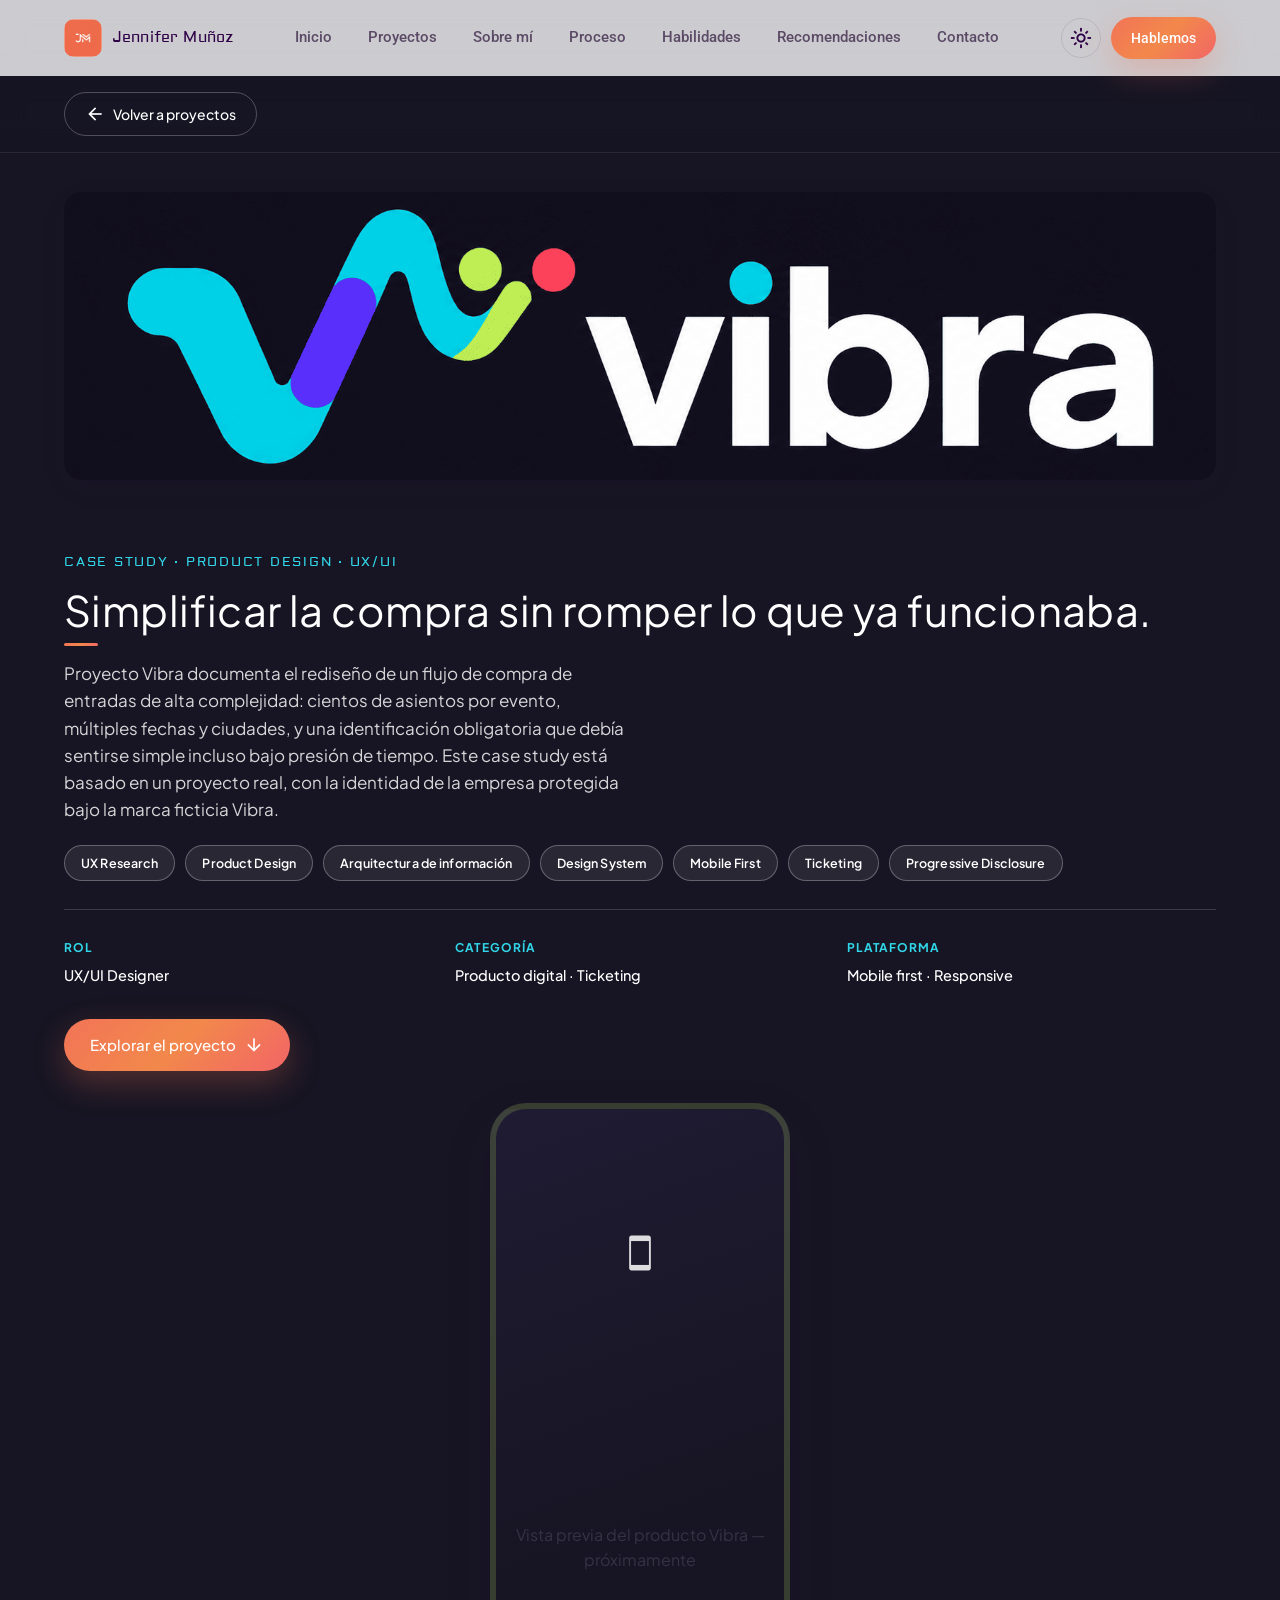
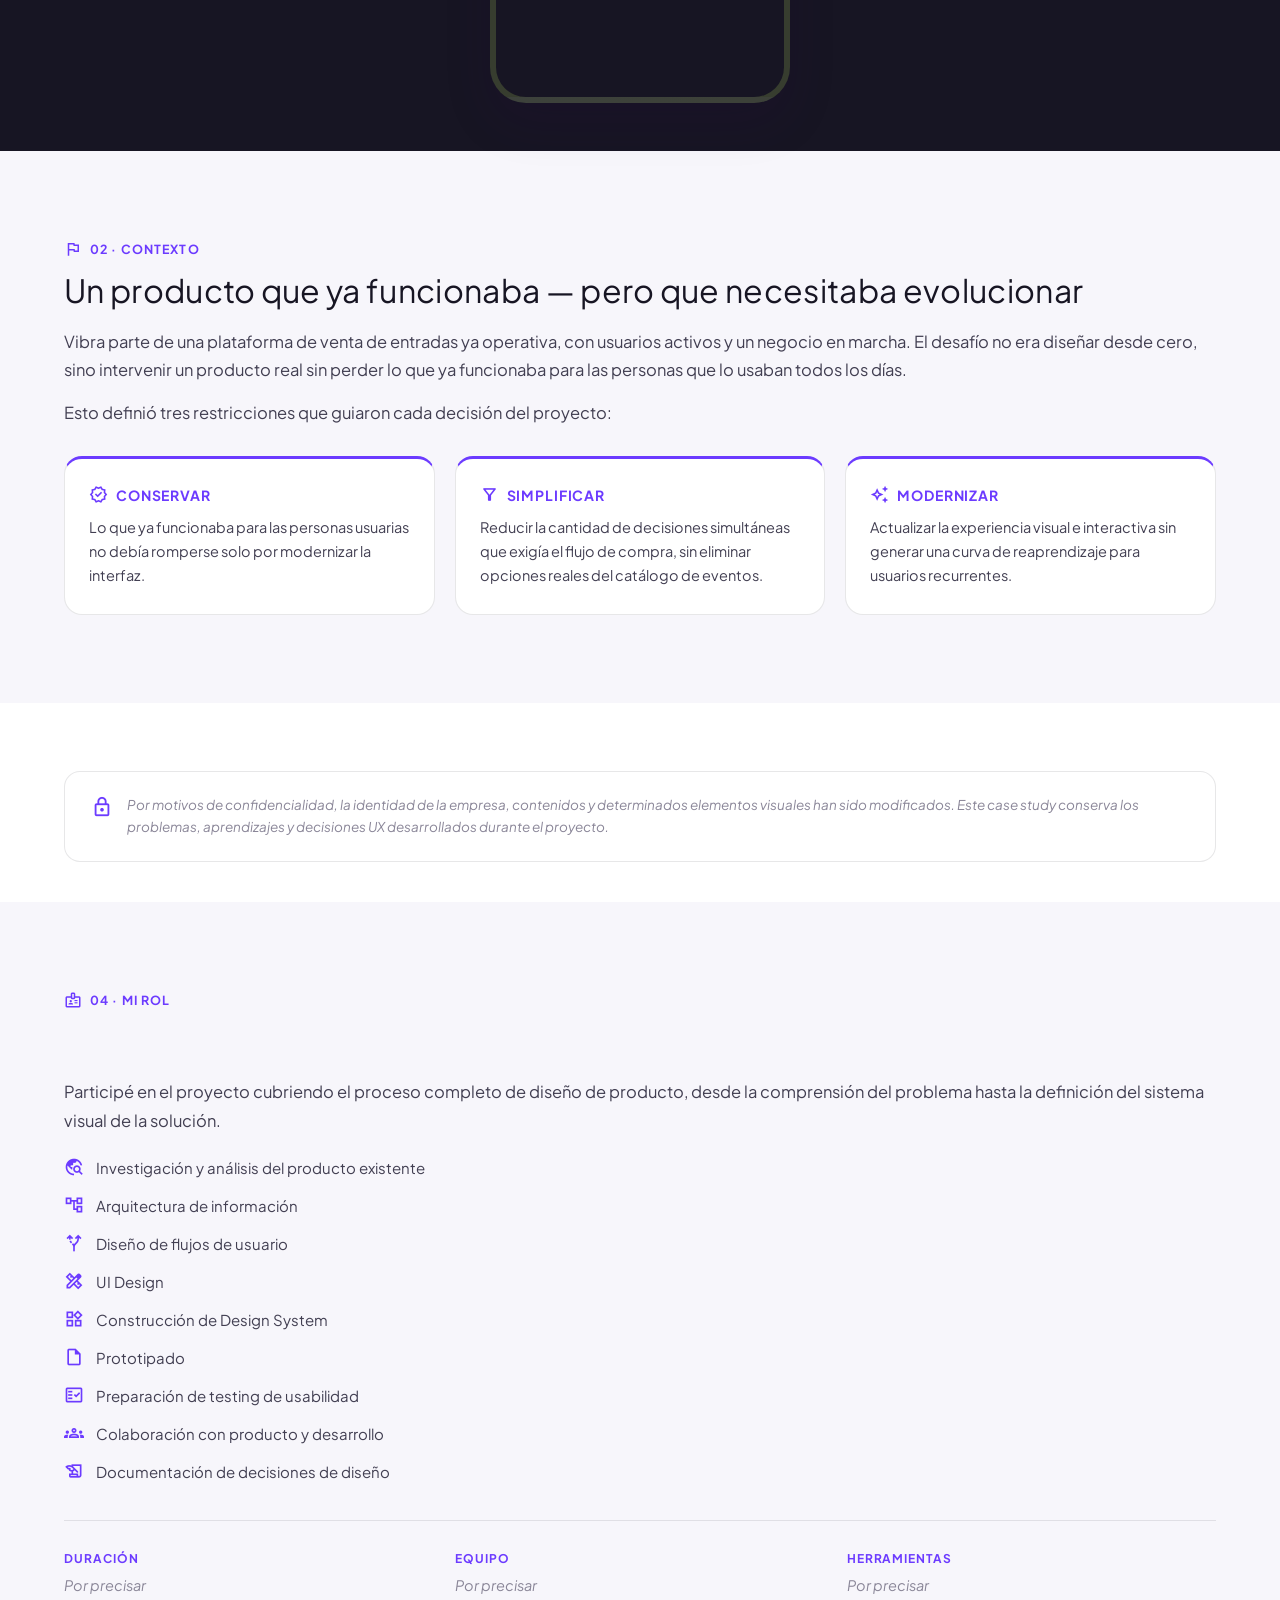
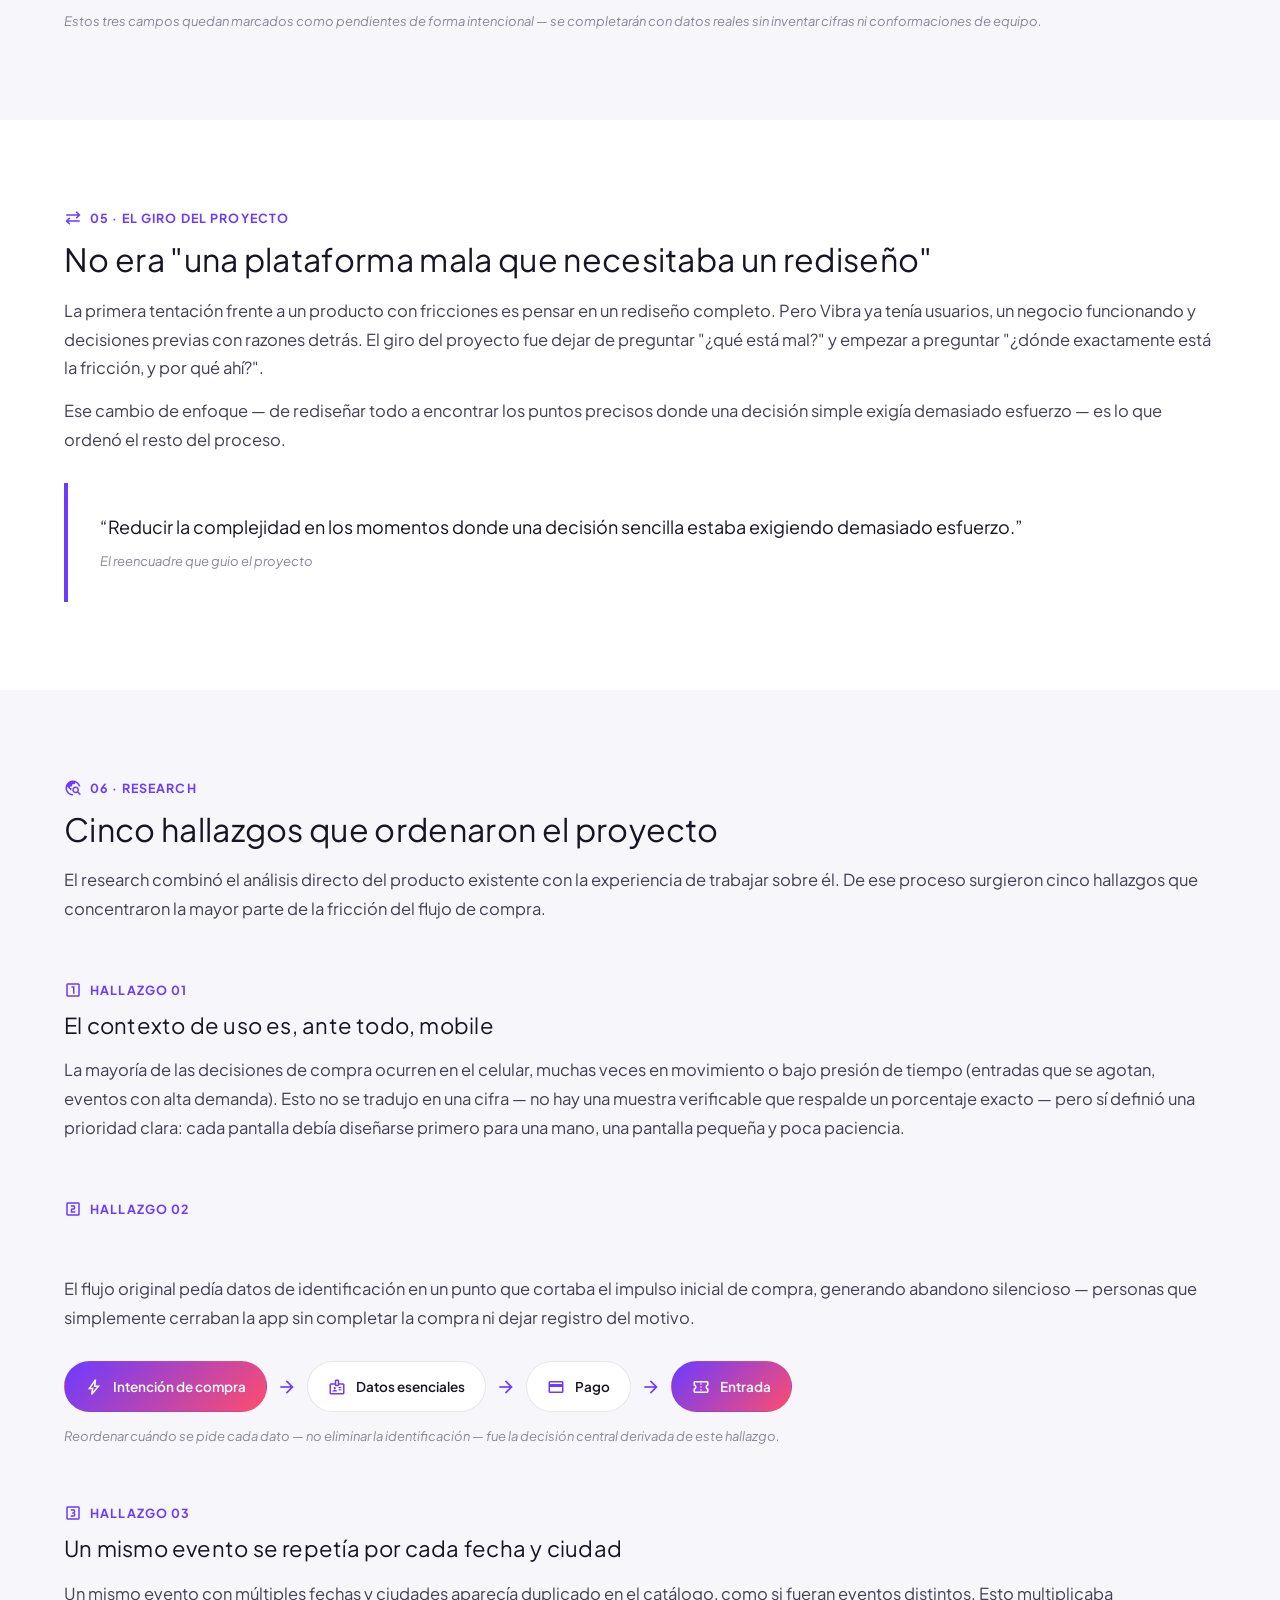
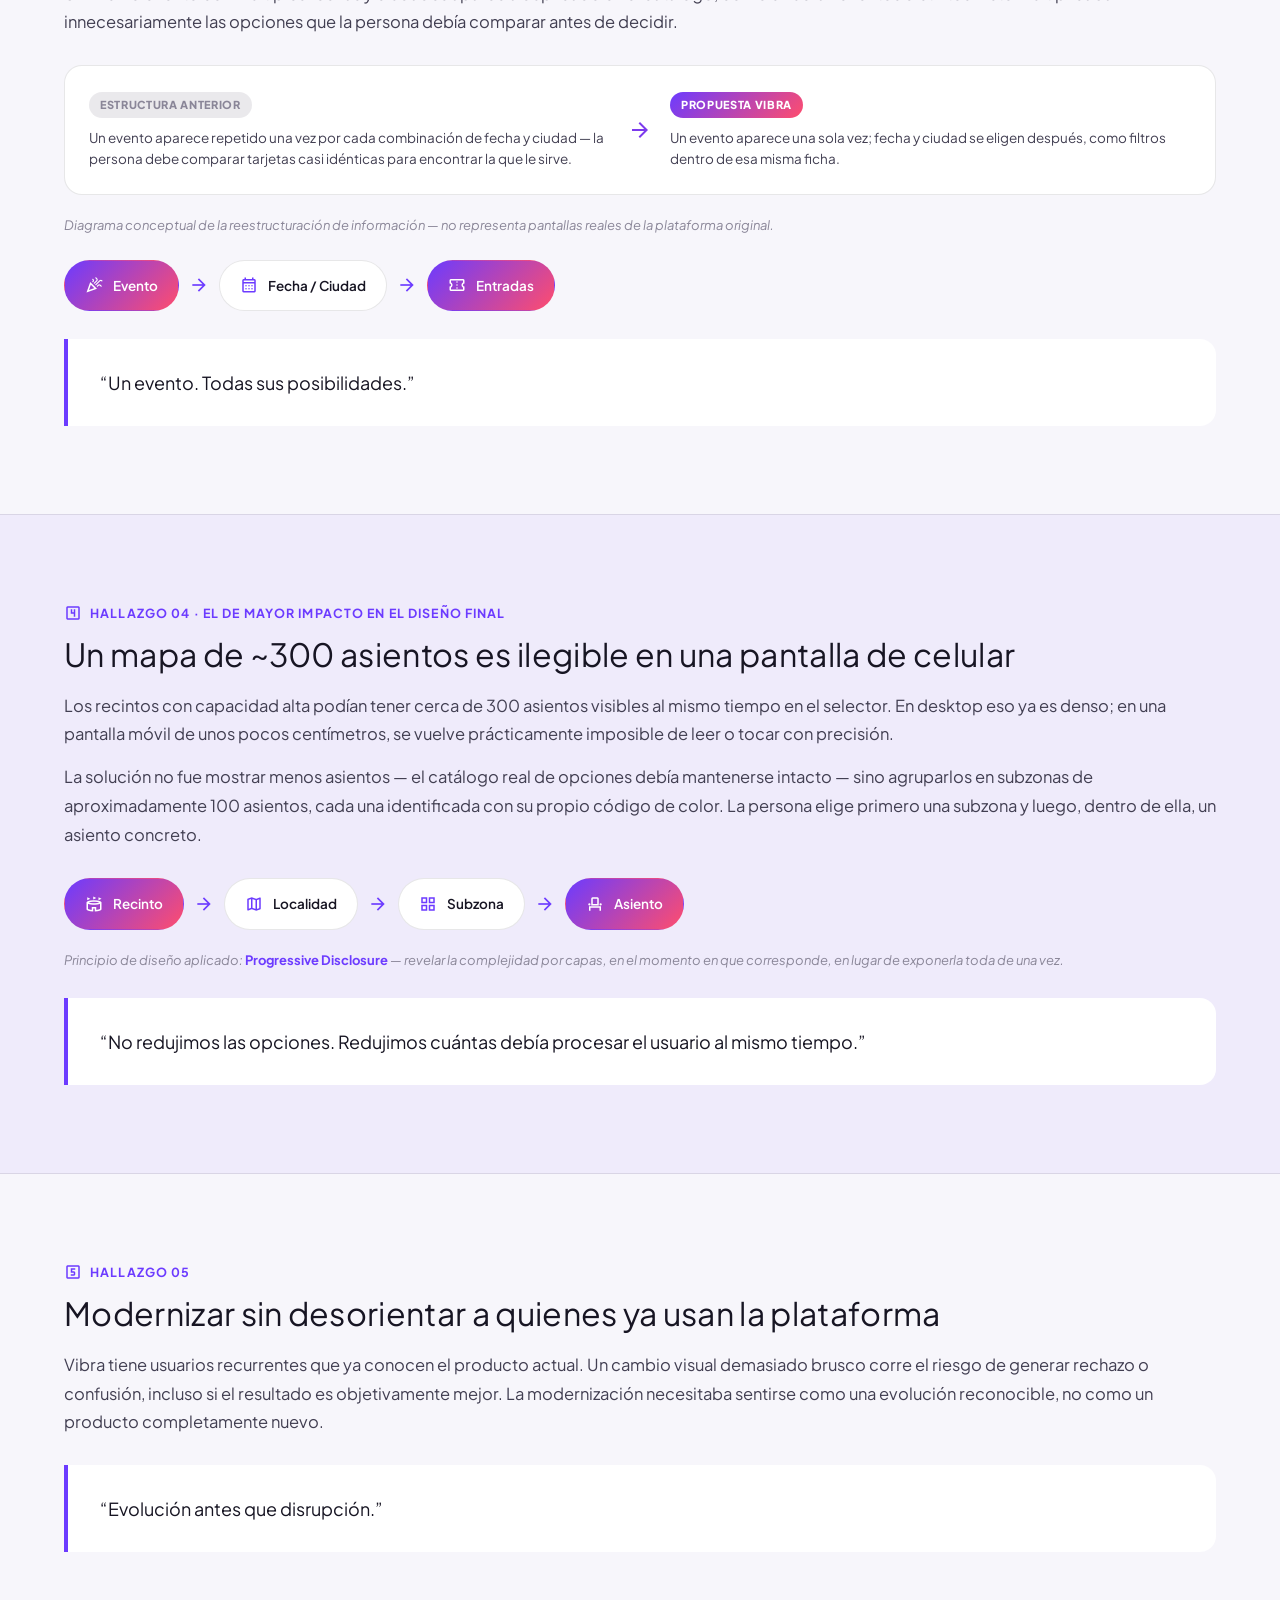
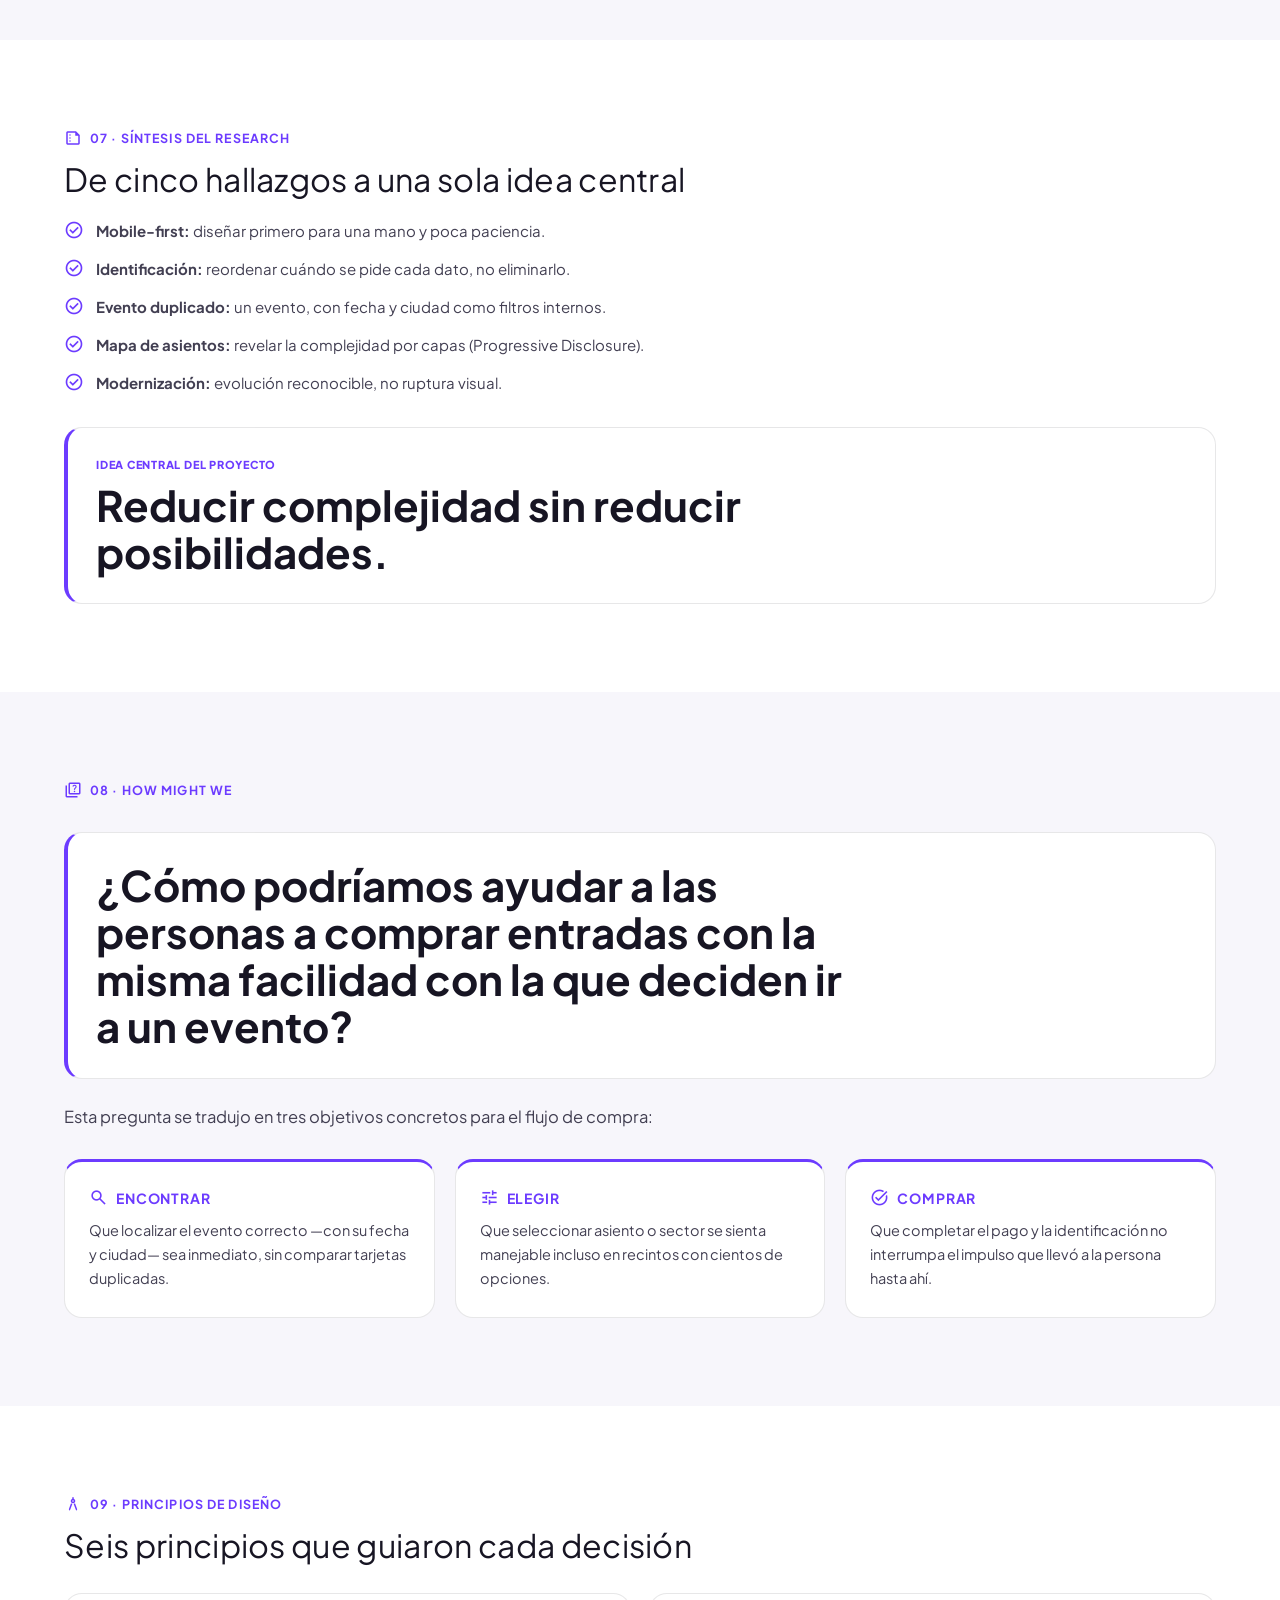
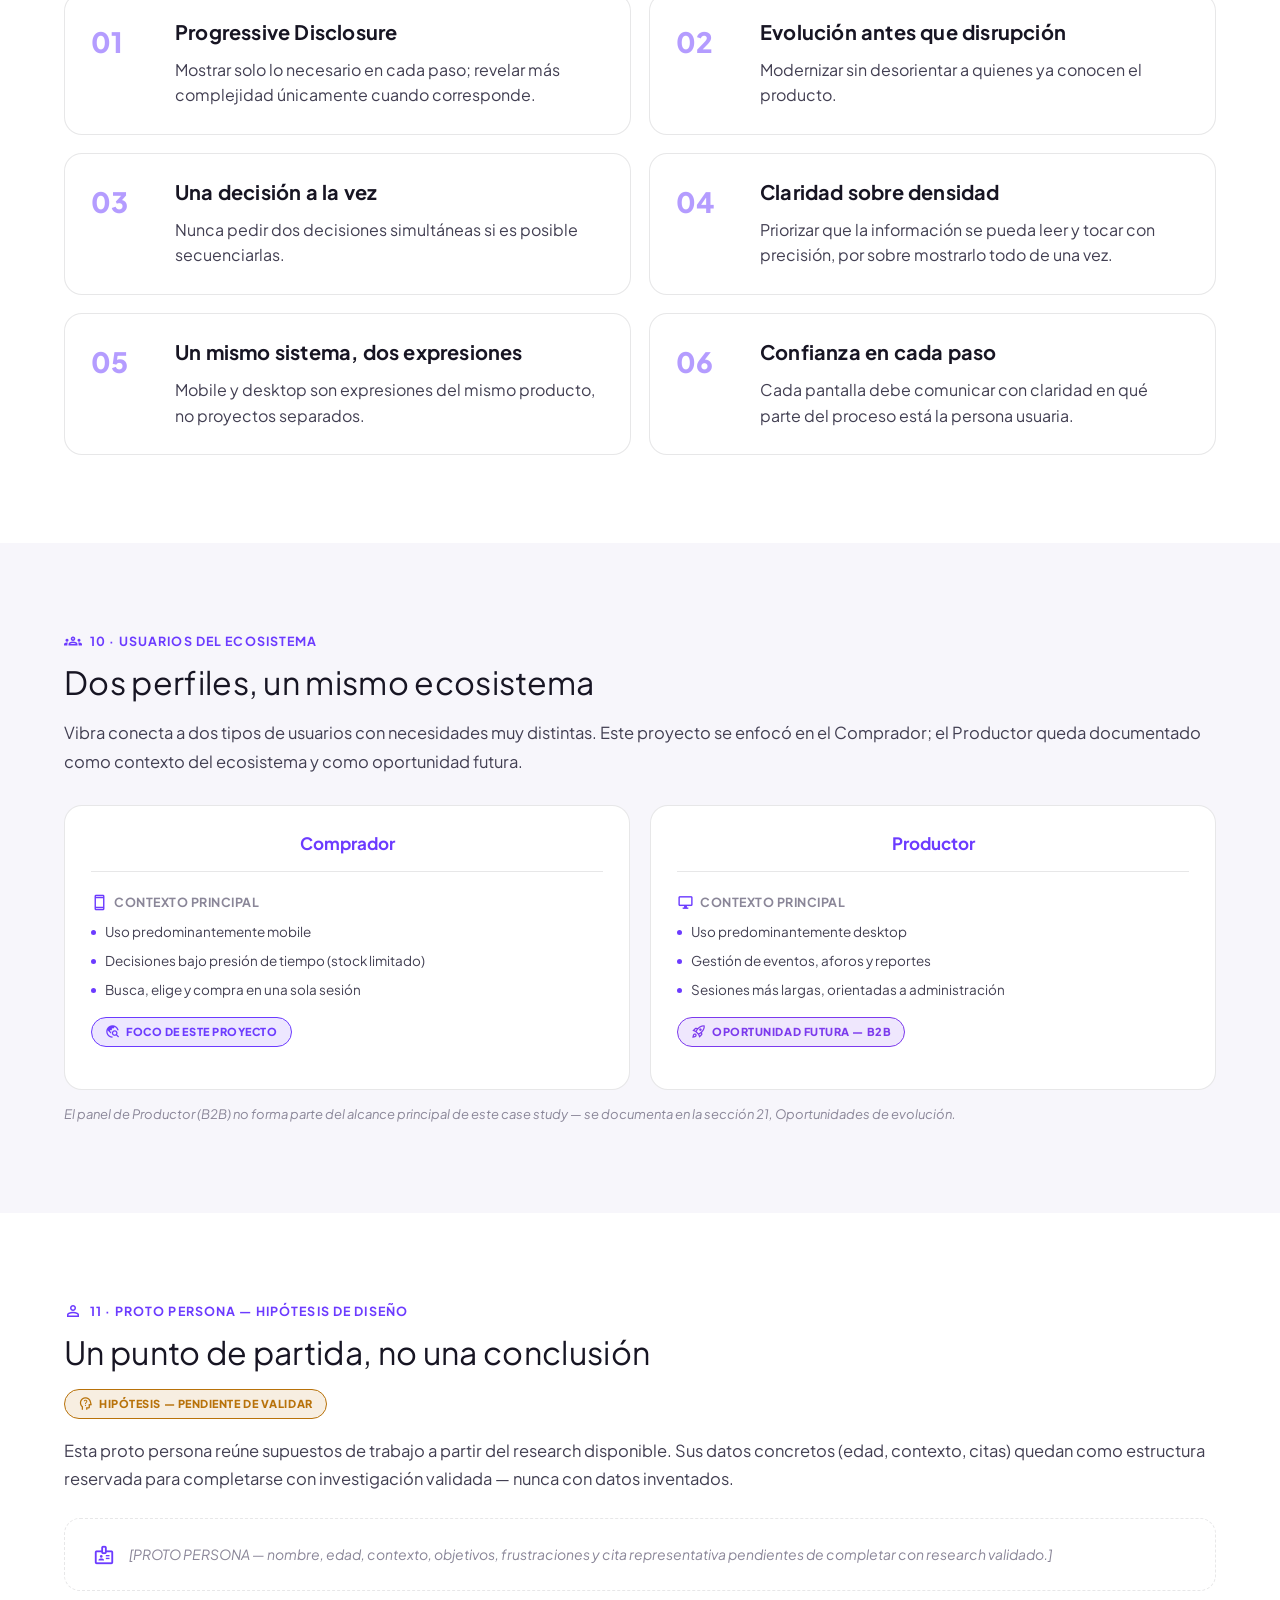
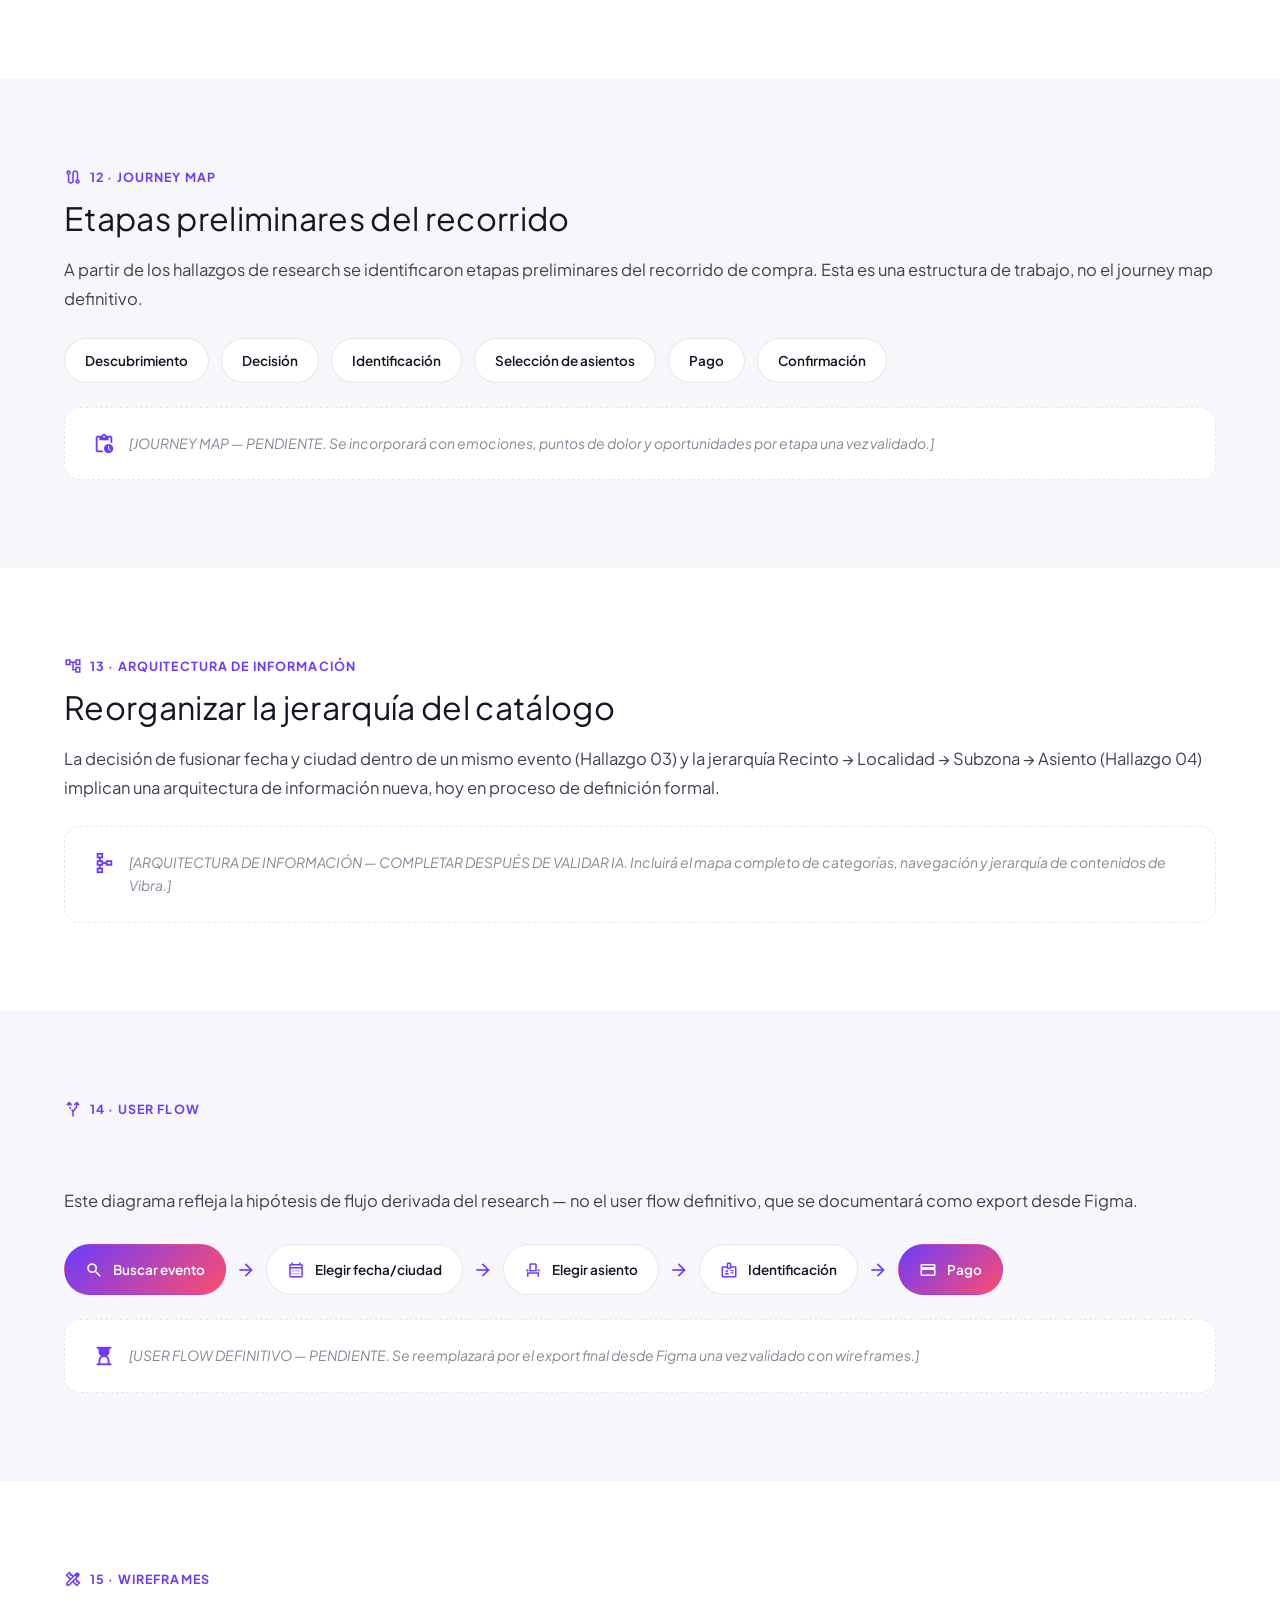
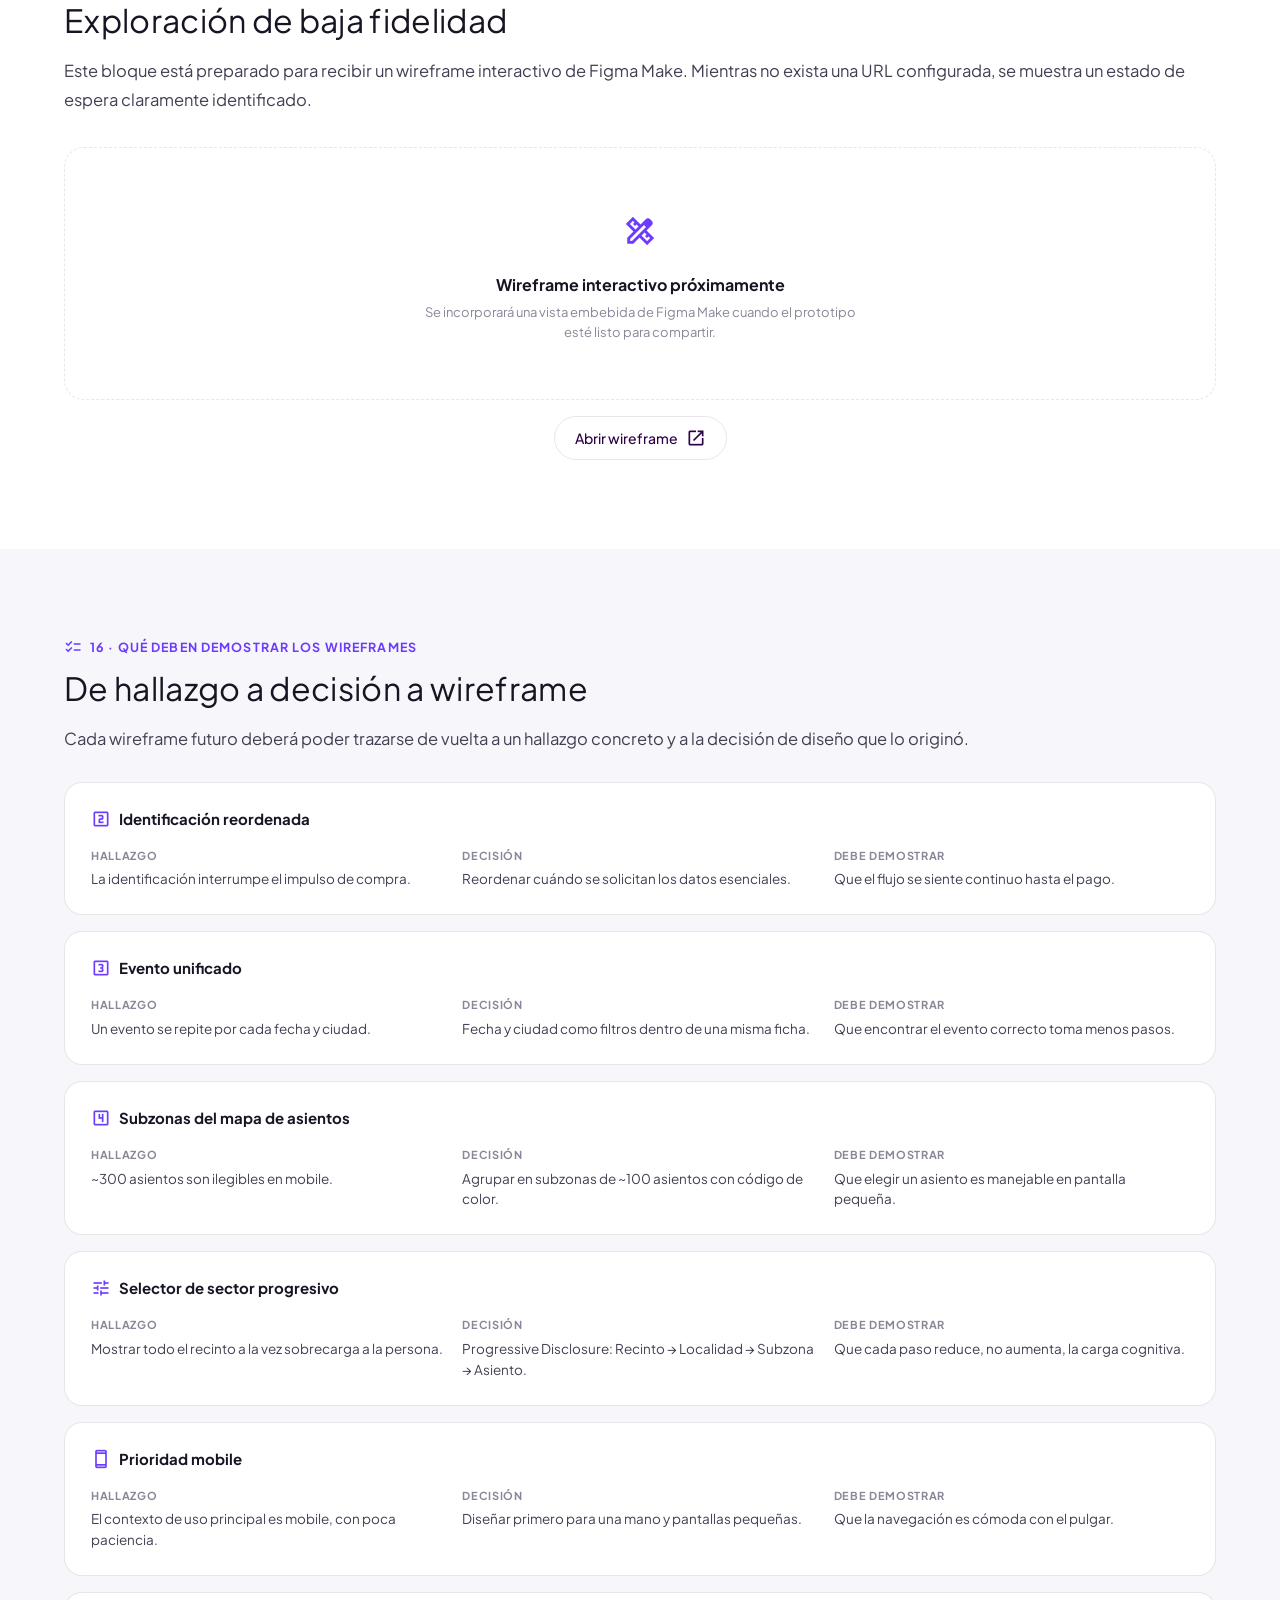
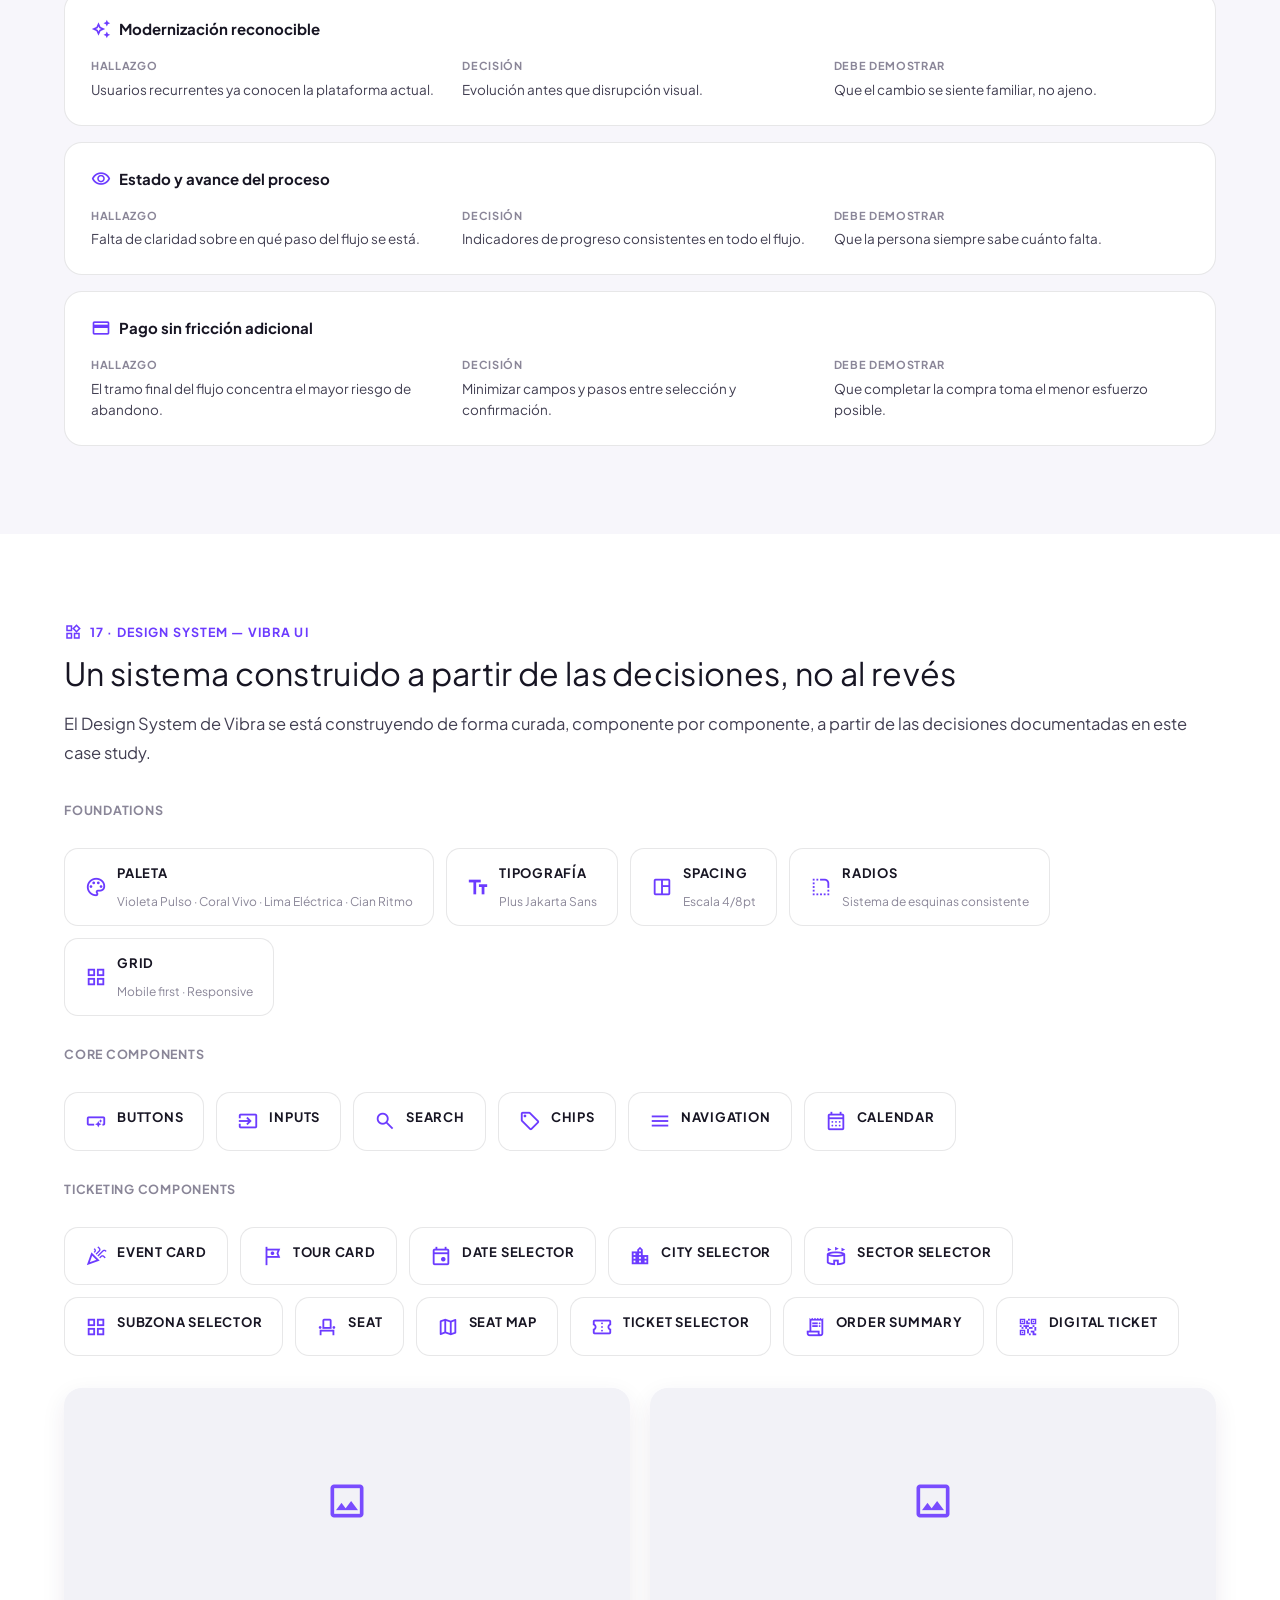
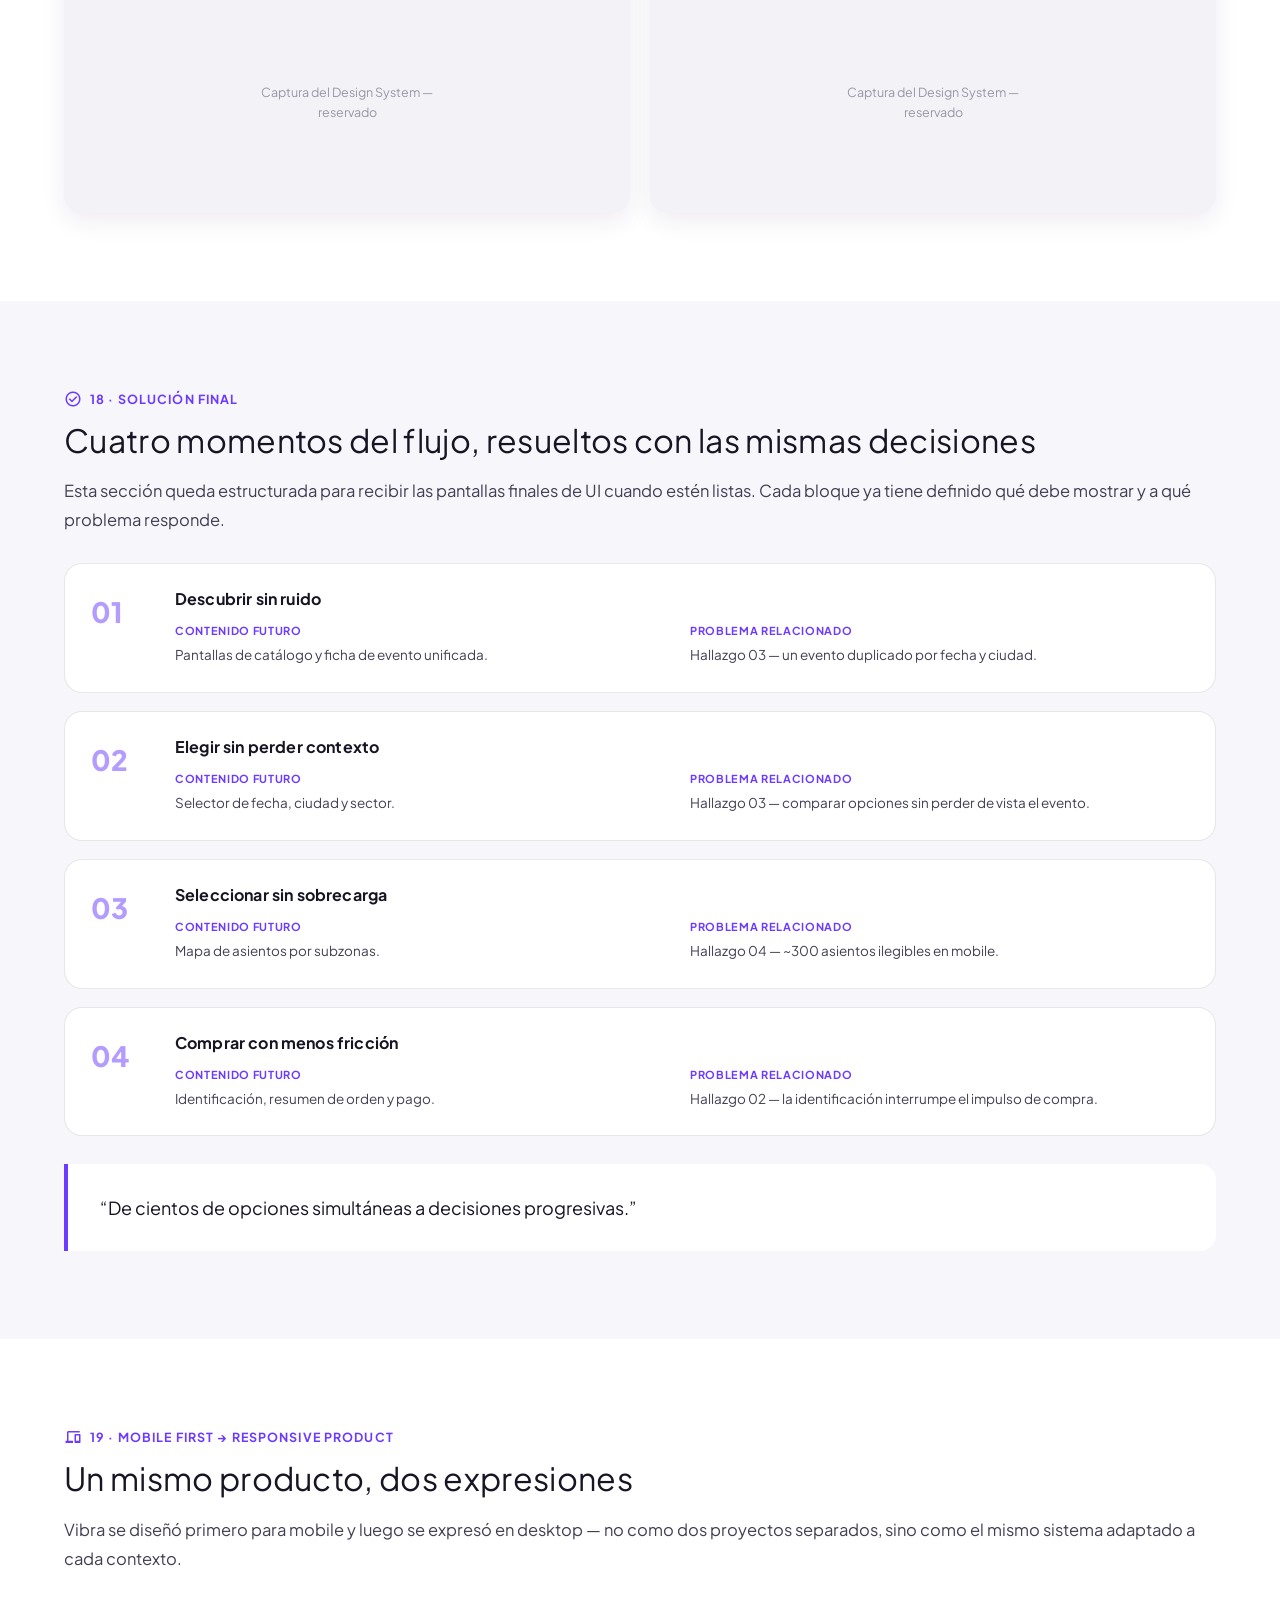
==== commit a4cb3b9d: "actualizacion vibra + medical" ====
--- a/proyectos/proyecto-1.html
+++ b/proyectos/proyecto-1.html
@@ -3,16 +3,19 @@
 <head>
 <meta charset="UTF-8">
 <meta name="viewport" content="width=device-width, initial-scale=1.0">
-<title>Rediseño de checkout para app de retail — Jennifer Muñoz</title>
-<meta name="description" content="Caso de estudio: rediseño del flujo de checkout de una app de retail para reducir el abandono de carrito.">
+<title>Proyecto Vibra — Case Study UX/UI · Product Design | Jennifer Muñoz</title>
+<meta name="description" content="Case study de product design: cómo simplificar un flujo de compra de entradas de alta complejidad sin reducir sus posibilidades, manteniendo la confidencialidad del proyecto original.">
 
 <link rel="preconnect" href="https://fonts.googleapis.com">
 <link rel="preconnect" href="https://fonts.gstatic.com" crossorigin>
 <link href="https://fonts.googleapis.com/css2?family=Aldrich&family=Roboto:ital,wght@0,300;0,400;0,500;0,700;0,900;1,400&display=swap" rel="stylesheet">
+<link href="https://fonts.googleapis.com/css2?family=Plus+Jakarta+Sans:ital,wght@0,400;0,500;0,600;0,700;0,800;1,400&display=swap" rel="stylesheet">
 <link rel="stylesheet" href="https://fonts.googleapis.com/css2?family=Material+Symbols+Outlined:opsz,wght,FILL,GRAD@20..48,300..600,0..1,-25..0&display=swap">
 
 <link rel="icon" type="image/svg+xml" href="../assets/favicon.svg">
 <link rel="stylesheet" href="../css/style.css">
+<link rel="stylesheet" href="../css/project-detail.css">
+<link rel="stylesheet" href="../css/proyecto-1-theme.css">
 </head>
 <body>
 
@@ -53,42 +56,775 @@
 
 <div class="nav-overlay" id="navOverlay"></div>
 
-<main id="main">
-  <section class="project-hero">
+<main id="main" class="project-detail">
+
+  <!-- Barra fija "Volver a proyectos": lo primero que se ve al entrar (igual que
+       Medical 360), y se mantiene visible durante todo el scroll de la página. -->
+  <div class="vibra-back-bar">
     <div class="container">
       <a href="../index.html#proyectos" class="btn btn--ghost btn--sm btn--back">
         <span class="material-symbols-outlined">arrow_back</span>
         Volver a proyectos
       </a>
-
-      <p class="eyebrow">UX Research · E-commerce</p>
-      <h1 class="section-title">Rediseño de checkout para app de retail</h1>
-      <p class="section-lead">Caso de estudio: rediseño del flujo de checkout de una app de retail para reducir el abandono de carrito.</p>
-
-      <div class="project-detail__meta">
-        <div><strong>Rol</strong><span>UX Researcher & Product Designer</span></div>
-        <div><strong>Duración</strong><span>8 semanas</span></div>
-        <div><strong>Herramientas</strong><span>Figma, Maze, Hotjar</span></div>
-      </div>
-
-      <div class="project-hero__media" style="background:linear-gradient(135deg, #F27457, #F2884B)">
-        <span class="material-symbols-outlined">shopping_cart</span>
-      </div>
-    </div>
-  </section>
-
-  <section class="coming-soon">
+    </div>
+  </div>
+
+  <!-- 00. IDENTIDAD VISUAL — Vibra -->
+  <!-- Imagen de identidad de marca (logotipo + sistema de marca Vibra), mismo
+       rol que el hero de Medical 360. El texto que antes iba aquí (kicker,
+       "Vibra", cita y párrafo de marca) se retiró por pedido explícito para
+       dejar esta franja como espacio de imagen. -->
+  <section class="pd-section vibra-brand-band" id="identidad-visual">
+    <div class="container pd-section__inner">
+      <div class="vibra-identity-media" data-animate>
+        <img src="../assets/img/proyecto-1-identidad.png" alt="Vibra — logotipo y sistema de marca">
+      </div>
+    </div>
+  </section>
+
+  <!-- 01. HERO -->
+  <section class="project-hero vibra-hero" id="hero">
     <div class="container">
-      <div class="coming-soon__card">
-        <div class="coming-soon__icon">
-          <span class="material-symbols-outlined">construction</span>
-        </div>
-        <h2>Caso de estudio en construcción</h2>
-        <p>Estoy escribiendo el detalle completo de este proyecto: proceso, decisiones de diseño y resultados. Vuelve pronto o escríbeme si quieres conocer más ahora mismo.</p>
-        <a href="../index.html#contacto" class="btn btn--primary">Contactarme</a>
-      </div>
-    </div>
-  </section>
+      <p class="eyebrow" data-animate>CASE STUDY · PRODUCT DESIGN · UX/UI</p>
+      <h1 class="section-title" data-animate data-animate-delay="1">Simplificar la compra sin romper lo que ya funcionaba.</h1>
+      <p class="section-lead" data-animate data-animate-delay="2">Proyecto Vibra documenta el rediseño de un flujo de compra de entradas de alta complejidad: cientos de asientos por evento, múltiples fechas y ciudades, y una identificación obligatoria que debía sentirse simple incluso bajo presión de tiempo. Este case study está basado en un proyecto real, con la identidad de la empresa protegida bajo la marca ficticia Vibra.</p>
+
+      <div class="pd-hero-tags" data-animate data-animate-delay="3">
+        <span class="pd-hero-tag">UX Research</span>
+        <span class="pd-hero-tag">Product Design</span>
+        <span class="pd-hero-tag">Arquitectura de información</span>
+        <span class="pd-hero-tag">Design System</span>
+        <span class="pd-hero-tag">Mobile First</span>
+        <span class="pd-hero-tag">Ticketing</span>
+        <span class="pd-hero-tag">Progressive Disclosure</span>
+      </div>
+
+      <div class="project-detail__meta" style="grid-template-columns:repeat(3,minmax(0,1fr));" data-animate data-animate-delay="4">
+        <div><strong>Rol</strong><span>UX/UI Designer</span></div>
+        <div><strong>Categoría</strong><span>Producto digital · Ticketing</span></div>
+        <div><strong>Plataforma</strong><span>Mobile first · Responsive</span></div>
+      </div>
+
+      <a href="#contexto" class="btn btn--primary" style="margin-top:32px;">
+        Explorar el proyecto
+        <span class="material-symbols-outlined">arrow_downward</span>
+      </a>
+
+      <div class="project-hero__media project-hero__media--device" data-animate data-animate-delay="4">
+        <span class="material-symbols-outlined" style="font-size:40px; opacity:.85;">smartphone</span>
+        <span class="pd-visual-frame__label" style="opacity:.7;">Vista previa del producto Vibra — próximamente</span>
+      </div>
+    </div>
+  </section>
+
+  <!-- 02. CONTEXTO -->
+  <section class="pd-section" id="contexto">
+    <div class="container pd-section__inner">
+      <p class="pd-kicker"><span class="material-symbols-outlined">flag</span>02 · Contexto</p>
+      <h2 class="pd-heading" data-animate>Un producto que ya funcionaba — pero que necesitaba evolucionar</h2>
+      <p class="pd-lead" data-animate data-animate-delay="1">Vibra parte de una plataforma de venta de entradas ya operativa, con usuarios activos y un negocio en marcha. El desafío no era diseñar desde cero, sino intervenir un producto real sin perder lo que ya funcionaba para las personas que lo usaban todos los días.</p>
+      <p class="pd-lead" data-animate data-animate-delay="2">Esto definió tres restricciones que guiaron cada decisión del proyecto:</p>
+
+      <div class="pd-triad">
+        <div class="pd-triad__card" data-animate>
+          <h3><span class="material-symbols-outlined">verified</span>Conservar</h3>
+          <p>Lo que ya funcionaba para las personas usuarias no debía romperse solo por modernizar la interfaz.</p>
+        </div>
+        <div class="pd-triad__card" data-animate data-animate-delay="1">
+          <h3><span class="material-symbols-outlined">filter_alt</span>Simplificar</h3>
+          <p>Reducir la cantidad de decisiones simultáneas que exigía el flujo de compra, sin eliminar opciones reales del catálogo de eventos.</p>
+        </div>
+        <div class="pd-triad__card" data-animate data-animate-delay="2">
+          <h3><span class="material-symbols-outlined">auto_awesome</span>Modernizar</h3>
+          <p>Actualizar la experiencia visual e interactiva sin generar una curva de reaprendizaje para usuarios recurrentes.</p>
+        </div>
+      </div>
+    </div>
+  </section>
+
+  <!-- 03. NOTA DE CONFIDENCIALIDAD -->
+  <section class="pd-section pd-section--alt vibra-confidential-strip" id="confidencialidad">
+    <div class="container pd-section__inner">
+      <div class="pd-confidential" data-animate>
+        <span class="material-symbols-outlined">lock</span>
+        <p>Por motivos de confidencialidad, la identidad de la empresa, contenidos y determinados elementos visuales han sido modificados. Este case study conserva los problemas, aprendizajes y decisiones UX desarrollados durante el proyecto.</p>
+      </div>
+    </div>
+  </section>
+
+  <!-- 04. MI ROL -->
+  <section class="pd-section" id="mi-rol">
+    <div class="container pd-section__inner">
+      <p class="pd-kicker"><span class="material-symbols-outlined">badge</span>04 · Mi rol</p>
+      <h2 class="pd-heading" data-animate>UX/UI Designer</h2>
+      <p class="pd-lead" data-animate data-animate-delay="1">Participé en el proyecto cubriendo el proceso completo de diseño de producto, desde la comprensión del problema hasta la definición del sistema visual de la solución.</p>
+
+      <ul class="pd-list" data-animate data-animate-delay="2">
+        <li><span class="material-symbols-outlined">travel_explore</span>Investigación y análisis del producto existente</li>
+        <li><span class="material-symbols-outlined">account_tree</span>Arquitectura de información</li>
+        <li><span class="material-symbols-outlined">alt_route</span>Diseño de flujos de usuario</li>
+        <li><span class="material-symbols-outlined">design_services</span>UI Design</li>
+        <li><span class="material-symbols-outlined">widgets</span>Construcción de Design System</li>
+        <li><span class="material-symbols-outlined">draft</span>Prototipado</li>
+        <li><span class="material-symbols-outlined">fact_check</span>Preparación de testing de usabilidad</li>
+        <li><span class="material-symbols-outlined">groups</span>Colaboración con producto y desarrollo</li>
+        <li><span class="material-symbols-outlined">history_edu</span>Documentación de decisiones de diseño</li>
+      </ul>
+
+      <div class="project-detail__meta" style="grid-template-columns:repeat(3,minmax(0,1fr)); margin-top:36px;" data-animate data-animate-delay="3">
+        <div class="is-pending"><strong>Duración</strong><span>Por precisar</span></div>
+        <div class="is-pending"><strong>Equipo</strong><span>Por precisar</span></div>
+        <div class="is-pending"><strong>Herramientas</strong><span>Por precisar</span></div>
+      </div>
+      <p class="pd-note">Estos tres campos quedan marcados como pendientes de forma intencional — se completarán con datos reales sin inventar cifras ni conformaciones de equipo.</p>
+    </div>
+  </section>
+
+  <!-- 05. EL GIRO DEL PROYECTO -->
+  <section class="pd-section pd-section--alt" id="giro">
+    <div class="container pd-section__inner">
+      <p class="pd-kicker"><span class="material-symbols-outlined">sync_alt</span>05 · El giro del proyecto</p>
+      <h2 class="pd-heading" data-animate>No era "una plataforma mala que necesitaba un rediseño"</h2>
+      <p class="pd-lead" data-animate data-animate-delay="1">La primera tentación frente a un producto con fricciones es pensar en un rediseño completo. Pero Vibra ya tenía usuarios, un negocio funcionando y decisiones previas con razones detrás. El giro del proyecto fue dejar de preguntar "¿qué está mal?" y empezar a preguntar "¿dónde exactamente está la fricción, y por qué ahí?".</p>
+      <p class="pd-lead" data-animate data-animate-delay="2">Ese cambio de enfoque — de rediseñar todo a encontrar los puntos precisos donde una decisión simple exigía demasiado esfuerzo — es lo que ordenó el resto del proceso.</p>
+
+      <blockquote class="pd-quote" data-animate data-animate-delay="3">
+        “Reducir la complejidad en los momentos donde una decisión sencilla estaba exigiendo demasiado esfuerzo.”
+        <span>El reencuadre que guio el proyecto</span>
+      </blockquote>
+    </div>
+  </section>
+
+  <!-- 06. RESEARCH -->
+  <section class="pd-section" id="research">
+    <div class="container pd-section__inner">
+      <p class="pd-kicker"><span class="material-symbols-outlined">travel_explore</span>06 · Research</p>
+      <h2 class="pd-heading" data-animate>Cinco hallazgos que ordenaron el proyecto</h2>
+      <p class="pd-lead" data-animate data-animate-delay="1">El research combinó el análisis directo del producto existente con la experiencia de trabajar sobre él. De ese proceso surgieron cinco hallazgos que concentraron la mayor parte de la fricción del flujo de compra.</p>
+
+      <!-- Hallazgo 01 -->
+      <div style="margin-top:56px;">
+        <p class="pd-kicker" data-animate><span class="material-symbols-outlined">looks_one</span>Hallazgo 01</p>
+        <h3 class="pd-heading" style="font-size:22px;" data-animate data-animate-delay="1">El contexto de uso es, ante todo, mobile</h3>
+        <p class="pd-lead" data-animate data-animate-delay="2">La mayoría de las decisiones de compra ocurren en el celular, muchas veces en movimiento o bajo presión de tiempo (entradas que se agotan, eventos con alta demanda). Esto no se tradujo en una cifra — no hay una muestra verificable que respalde un porcentaje exacto — pero sí definió una prioridad clara: cada pantalla debía diseñarse primero para una mano, una pantalla pequeña y poca paciencia.</p>
+      </div>
+
+      <!-- Hallazgo 02 -->
+      <div style="margin-top:56px;">
+        <p class="pd-kicker" data-animate><span class="material-symbols-outlined">looks_two</span>Hallazgo 02</p>
+        <h3 class="pd-heading" style="font-size:22px;" data-animate data-animate-delay="1">La identificación (RUT) interrumpe el impulso de compra</h3>
+        <p class="pd-lead" data-animate data-animate-delay="2">El flujo original pedía datos de identificación en un punto que cortaba el impulso inicial de compra, generando abandono silencioso — personas que simplemente cerraban la app sin completar la compra ni dejar registro del motivo.</p>
+        <div class="pd-flow" data-animate data-animate-delay="3">
+          <div class="pd-flow__step pd-flow__step--start"><span class="material-symbols-outlined">bolt</span>Intención de compra</div>
+          <span class="material-symbols-outlined pd-flow__arrow">arrow_forward</span>
+          <div class="pd-flow__step"><span class="material-symbols-outlined">badge</span>Datos esenciales</div>
+          <span class="material-symbols-outlined pd-flow__arrow">arrow_forward</span>
+          <div class="pd-flow__step"><span class="material-symbols-outlined">credit_card</span>Pago</div>
+          <span class="material-symbols-outlined pd-flow__arrow">arrow_forward</span>
+          <div class="pd-flow__step pd-flow__step--end"><span class="material-symbols-outlined">confirmation_number</span>Entrada</div>
+        </div>
+        <p class="pd-note">Reordenar cuándo se pide cada dato — no eliminar la identificación — fue la decisión central derivada de este hallazgo.</p>
+      </div>
+
+      <!-- Hallazgo 03 -->
+      <div style="margin-top:56px;">
+        <p class="pd-kicker" data-animate><span class="material-symbols-outlined">looks_3</span>Hallazgo 03</p>
+        <h3 class="pd-heading" style="font-size:22px;" data-animate data-animate-delay="1">Un mismo evento se repetía por cada fecha y ciudad</h3>
+        <p class="pd-lead" data-animate data-animate-delay="2">Un mismo evento con múltiples fechas y ciudades aparecía duplicado en el catálogo, como si fueran eventos distintos. Esto multiplicaba innecesariamente las opciones que la persona debía comparar antes de decidir.</p>
+
+        <div class="pd-iterations" data-animate data-animate-delay="3">
+          <div class="pd-iteration">
+            <div class="pd-iteration__panel pd-iteration__panel--before">
+              <span class="pd-iteration__tag">Estructura anterior</span>
+              <p>Un evento aparece repetido una vez por cada combinación de fecha y ciudad — la persona debe comparar tarjetas casi idénticas para encontrar la que le sirve.</p>
+            </div>
+            <span class="material-symbols-outlined pd-iteration__arrow">arrow_forward</span>
+            <div class="pd-iteration__panel pd-iteration__panel--after">
+              <span class="pd-iteration__tag">Propuesta Vibra</span>
+              <p>Un evento aparece una sola vez; fecha y ciudad se eligen después, como filtros dentro de esa misma ficha.</p>
+            </div>
+          </div>
+        </div>
+
+        <p class="pd-note" style="margin-top:20px;">Diagrama conceptual de la reestructuración de información — no representa pantallas reales de la plataforma original.</p>
+
+        <div class="pd-flow" data-animate data-animate-delay="4" style="margin-top:24px;">
+          <div class="pd-flow__step pd-flow__step--start"><span class="material-symbols-outlined">celebration</span>Evento</div>
+          <span class="material-symbols-outlined pd-flow__arrow">arrow_forward</span>
+          <div class="pd-flow__step"><span class="material-symbols-outlined">calendar_month</span>Fecha / Ciudad</div>
+          <span class="material-symbols-outlined pd-flow__arrow">arrow_forward</span>
+          <div class="pd-flow__step pd-flow__step--end"><span class="material-symbols-outlined">confirmation_number</span>Entradas</div>
+        </div>
+
+        <blockquote class="pd-quote" data-animate data-animate-delay="4">
+          “Un evento. Todas sus posibilidades.”
+        </blockquote>
+      </div>
+    </div>
+  </section>
+
+  <!-- Hallazgo 04 — prominencia especial -->
+  <section class="pd-section vibra-featured-finding" id="hallazgo-mapa-asientos">
+    <div class="container pd-section__inner">
+      <p class="pd-kicker" data-animate><span class="material-symbols-outlined">looks_4</span>Hallazgo 04 · El de mayor impacto en el diseño final</p>
+      <h3 class="pd-heading" data-animate data-animate-delay="1">Un mapa de ~300 asientos es ilegible en una pantalla de celular</h3>
+      <p class="pd-lead" data-animate data-animate-delay="2">Los recintos con capacidad alta podían tener cerca de 300 asientos visibles al mismo tiempo en el selector. En desktop eso ya es denso; en una pantalla móvil de unos pocos centímetros, se vuelve prácticamente imposible de leer o tocar con precisión.</p>
+      <p class="pd-lead" data-animate data-animate-delay="3">La solución no fue mostrar menos asientos — el catálogo real de opciones debía mantenerse intacto — sino agruparlos en subzonas de aproximadamente 100 asientos, cada una identificada con su propio código de color. La persona elige primero una subzona y luego, dentro de ella, un asiento concreto.</p>
+
+      <div class="pd-flow" data-animate data-animate-delay="4">
+        <div class="pd-flow__step pd-flow__step--start"><span class="material-symbols-outlined">stadium</span>Recinto</div>
+        <span class="material-symbols-outlined pd-flow__arrow">arrow_forward</span>
+        <div class="pd-flow__step"><span class="material-symbols-outlined">map</span>Localidad</div>
+        <span class="material-symbols-outlined pd-flow__arrow">arrow_forward</span>
+        <div class="pd-flow__step"><span class="material-symbols-outlined">grid_view</span>Subzona</div>
+        <span class="material-symbols-outlined pd-flow__arrow">arrow_forward</span>
+        <div class="pd-flow__step pd-flow__step--end"><span class="material-symbols-outlined">event_seat</span>Asiento</div>
+      </div>
+
+      <p class="pd-note" style="margin-top:20px;">Principio de diseño aplicado: <strong style="color:var(--pd-accent); font-style:normal;">Progressive Disclosure</strong> — revelar la complejidad por capas, en el momento en que corresponde, en lugar de exponerla toda de una vez.</p>
+
+      <blockquote class="pd-quote" data-animate data-animate-delay="4">
+        “No redujimos las opciones. Redujimos cuántas debía procesar el usuario al mismo tiempo.”
+      </blockquote>
+    </div>
+  </section>
+
+  <section class="pd-section" id="hallazgo-05">
+    <div class="container pd-section__inner">
+      <!-- Hallazgo 05 -->
+      <p class="pd-kicker" data-animate><span class="material-symbols-outlined">looks_5</span>Hallazgo 05</p>
+      <h3 class="pd-heading" data-animate data-animate-delay="1">Modernizar sin desorientar a quienes ya usan la plataforma</h3>
+      <p class="pd-lead" data-animate data-animate-delay="2">Vibra tiene usuarios recurrentes que ya conocen el producto actual. Un cambio visual demasiado brusco corre el riesgo de generar rechazo o confusión, incluso si el resultado es objetivamente mejor. La modernización necesitaba sentirse como una evolución reconocible, no como un producto completamente nuevo.</p>
+
+      <blockquote class="pd-quote" data-animate data-animate-delay="3">
+        “Evolución antes que disrupción.”
+      </blockquote>
+    </div>
+  </section>
+
+  <!-- 07. SÍNTESIS DEL RESEARCH -->
+  <section class="pd-section pd-section--alt" id="sintesis">
+    <div class="container pd-section__inner">
+      <p class="pd-kicker"><span class="material-symbols-outlined">summarize</span>07 · Síntesis del research</p>
+      <h2 class="pd-heading" data-animate>De cinco hallazgos a una sola idea central</h2>
+
+      <ul class="pd-list" data-animate data-animate-delay="1">
+        <li><span class="material-symbols-outlined">check_circle</span><span><strong>Mobile-first:</strong> diseñar primero para una mano y poca paciencia.</span></li>
+        <li><span class="material-symbols-outlined">check_circle</span><span><strong>Identificación:</strong> reordenar cuándo se pide cada dato, no eliminarlo.</span></li>
+        <li><span class="material-symbols-outlined">check_circle</span><span><strong>Evento duplicado:</strong> un evento, con fecha y ciudad como filtros internos.</span></li>
+        <li><span class="material-symbols-outlined">check_circle</span><span><strong>Mapa de asientos:</strong> revelar la complejidad por capas (Progressive Disclosure).</span></li>
+        <li><span class="material-symbols-outlined">check_circle</span><span><strong>Modernización:</strong> evolución reconocible, no ruptura visual.</span></li>
+      </ul>
+
+      <div class="pd-research-question" data-animate data-animate-delay="2">
+        <span>Idea central del proyecto</span>
+        <strong>Reducir complejidad sin reducir posibilidades.</strong>
+      </div>
+    </div>
+  </section>
+
+  <!-- 08. HOW MIGHT WE -->
+  <section class="pd-section" id="hmw">
+    <div class="container pd-section__inner">
+      <p class="pd-kicker"><span class="material-symbols-outlined">quiz</span>08 · How Might We</p>
+      <div class="pd-research-question" data-animate>
+        <strong>¿Cómo podríamos ayudar a las personas a comprar entradas con la misma facilidad con la que deciden ir a un evento?</strong>
+      </div>
+      <p class="pd-lead" style="margin-top:24px;" data-animate data-animate-delay="1">Esta pregunta se tradujo en tres objetivos concretos para el flujo de compra:</p>
+
+      <div class="pd-triad" data-animate data-animate-delay="2">
+        <div class="pd-triad__card">
+          <h3><span class="material-symbols-outlined">search</span>Encontrar</h3>
+          <p>Que localizar el evento correcto —con su fecha y ciudad— sea inmediato, sin comparar tarjetas duplicadas.</p>
+        </div>
+        <div class="pd-triad__card">
+          <h3><span class="material-symbols-outlined">tune</span>Elegir</h3>
+          <p>Que seleccionar asiento o sector se sienta manejable incluso en recintos con cientos de opciones.</p>
+        </div>
+        <div class="pd-triad__card">
+          <h3><span class="material-symbols-outlined">task_alt</span>Comprar</h3>
+          <p>Que completar el pago y la identificación no interrumpa el impulso que llevó a la persona hasta ahí.</p>
+        </div>
+      </div>
+    </div>
+  </section>
+
+  <!-- 09. PRINCIPIOS DE DISEÑO -->
+  <section class="pd-section pd-section--alt" id="principios">
+    <div class="container pd-section__inner">
+      <p class="pd-kicker"><span class="material-symbols-outlined">architecture</span>09 · Principios de diseño</p>
+      <h2 class="pd-heading" data-animate>Seis principios que guiaron cada decisión</h2>
+
+      <div class="pd-decisions pd-decisions--compact" data-animate data-animate-delay="1">
+        <div class="pd-decision">
+          <span class="pd-decision__num">01</span>
+          <div><h3>Progressive Disclosure</h3><p>Mostrar solo lo necesario en cada paso; revelar más complejidad únicamente cuando corresponde.</p></div>
+        </div>
+        <div class="pd-decision">
+          <span class="pd-decision__num">02</span>
+          <div><h3>Evolución antes que disrupción</h3><p>Modernizar sin desorientar a quienes ya conocen el producto.</p></div>
+        </div>
+        <div class="pd-decision">
+          <span class="pd-decision__num">03</span>
+          <div><h3>Una decisión a la vez</h3><p>Nunca pedir dos decisiones simultáneas si es posible secuenciarlas.</p></div>
+        </div>
+        <div class="pd-decision">
+          <span class="pd-decision__num">04</span>
+          <div><h3>Claridad sobre densidad</h3><p>Priorizar que la información se pueda leer y tocar con precisión, por sobre mostrarlo todo de una vez.</p></div>
+        </div>
+        <div class="pd-decision">
+          <span class="pd-decision__num">05</span>
+          <div><h3>Un mismo sistema, dos expresiones</h3><p>Mobile y desktop son expresiones del mismo producto, no proyectos separados.</p></div>
+        </div>
+        <div class="pd-decision">
+          <span class="pd-decision__num">06</span>
+          <div><h3>Confianza en cada paso</h3><p>Cada pantalla debe comunicar con claridad en qué parte del proceso está la persona usuaria.</p></div>
+        </div>
+      </div>
+    </div>
+  </section>
+
+  <!-- 10. USUARIOS DEL ECOSISTEMA -->
+  <section class="pd-section" id="usuarios">
+    <div class="container pd-section__inner">
+      <p class="pd-kicker"><span class="material-symbols-outlined">groups</span>10 · Usuarios del ecosistema</p>
+      <h2 class="pd-heading" data-animate>Dos perfiles, un mismo ecosistema</h2>
+      <p class="pd-lead" data-animate data-animate-delay="1">Vibra conecta a dos tipos de usuarios con necesidades muy distintas. Este proyecto se enfocó en el Comprador; el Productor queda documentado como contexto del ecosistema y como oportunidad futura.</p>
+
+      <div class="pd-benchmark" data-animate data-animate-delay="2">
+        <div class="pd-benchmark__grid">
+          <div class="pd-benchmark__card">
+            <p class="pd-benchmark__name">Comprador</p>
+            <div class="pd-benchmark__col-title"><span class="material-symbols-outlined">smartphone</span>Contexto principal</div>
+            <ul class="pd-benchmark__list">
+              <li>Uso predominantemente mobile</li>
+              <li>Decisiones bajo presión de tiempo (stock limitado)</li>
+              <li>Busca, elige y compra en una sola sesión</li>
+            </ul>
+            <div class="pd-evidence-row" style="margin-top:16px;"><span class="pd-evidence-tag pd-evidence-tag--desk"><span class="material-symbols-outlined">travel_explore</span>Foco de este proyecto</span></div>
+          </div>
+          <div class="pd-benchmark__card">
+            <p class="pd-benchmark__name">Productor</p>
+            <div class="pd-benchmark__col-title"><span class="material-symbols-outlined">desktop_windows</span>Contexto principal</div>
+            <ul class="pd-benchmark__list">
+              <li>Uso predominantemente desktop</li>
+              <li>Gestión de eventos, aforos y reportes</li>
+              <li>Sesiones más largas, orientadas a administración</li>
+            </ul>
+            <div class="pd-evidence-row" style="margin-top:16px;"><span class="pd-evidence-tag pd-evidence-tag--oportunidad"><span class="material-symbols-outlined">rocket_launch</span>Oportunidad futura — B2B</span></div>
+          </div>
+        </div>
+      </div>
+      <p class="pd-note">El panel de Productor (B2B) no forma parte del alcance principal de este case study — se documenta en la sección 21, Oportunidades de evolución.</p>
+    </div>
+  </section>
+
+  <!-- 11. PROTO PERSONA -->
+  <section class="pd-section pd-section--alt" id="proto-persona">
+    <div class="container pd-section__inner">
+      <p class="pd-kicker"><span class="material-symbols-outlined">person</span>11 · Proto Persona — Hipótesis de diseño</p>
+      <h2 class="pd-heading" data-animate>Un punto de partida, no una conclusión</h2>
+      <div class="pd-evidence-row" data-animate data-animate-delay="1">
+        <span class="pd-evidence-tag pd-evidence-tag--hipotesis"><span class="material-symbols-outlined">psychology_alt</span>Hipótesis — pendiente de validar</span>
+      </div>
+      <p class="pd-lead" data-animate data-animate-delay="2">Esta proto persona reúne supuestos de trabajo a partir del research disponible. Sus datos concretos (edad, contexto, citas) quedan como estructura reservada para completarse con investigación validada — nunca con datos inventados.</p>
+
+      <div class="pd-placeholder" data-animate data-animate-delay="3">
+        <span class="material-symbols-outlined">badge</span>
+        <p>[PROTO PERSONA — nombre, edad, contexto, objetivos, frustraciones y cita representativa pendientes de completar con research validado.]</p>
+      </div>
+    </div>
+  </section>
+
+  <!-- 12. JOURNEY MAP -->
+  <section class="pd-section" id="journey-map">
+    <div class="container pd-section__inner">
+      <p class="pd-kicker"><span class="material-symbols-outlined">route</span>12 · Journey Map</p>
+      <h2 class="pd-heading" data-animate>Etapas preliminares del recorrido</h2>
+      <p class="pd-lead" data-animate data-animate-delay="1">A partir de los hallazgos de research se identificaron etapas preliminares del recorrido de compra. Esta es una estructura de trabajo, no el journey map definitivo.</p>
+
+      <div class="pd-steps" data-animate data-animate-delay="2">
+        <span class="pd-step">Descubrimiento</span>
+        <span class="pd-step">Decisión</span>
+        <span class="pd-step">Identificación</span>
+        <span class="pd-step">Selección de asientos</span>
+        <span class="pd-step">Pago</span>
+        <span class="pd-step">Confirmación</span>
+      </div>
+
+      <div class="pd-placeholder" data-animate data-animate-delay="3">
+        <span class="material-symbols-outlined">pending_actions</span>
+        <p>[JOURNEY MAP — PENDIENTE. Se incorporará con emociones, puntos de dolor y oportunidades por etapa una vez validado.]</p>
+      </div>
+    </div>
+  </section>
+
+  <!-- 13. ARQUITECTURA DE INFORMACIÓN -->
+  <section class="pd-section pd-section--alt" id="arquitectura-informacion">
+    <div class="container pd-section__inner">
+      <p class="pd-kicker"><span class="material-symbols-outlined">account_tree</span>13 · Arquitectura de información</p>
+      <h2 class="pd-heading" data-animate>Reorganizar la jerarquía del catálogo</h2>
+      <p class="pd-lead" data-animate data-animate-delay="1">La decisión de fusionar fecha y ciudad dentro de un mismo evento (Hallazgo 03) y la jerarquía Recinto → Localidad → Subzona → Asiento (Hallazgo 04) implican una arquitectura de información nueva, hoy en proceso de definición formal.</p>
+
+      <div class="pd-placeholder" data-animate data-animate-delay="2">
+        <span class="material-symbols-outlined">schema</span>
+        <p>[ARQUITECTURA DE INFORMACIÓN — COMPLETAR DESPUÉS DE VALIDAR IA. Incluirá el mapa completo de categorías, navegación y jerarquía de contenidos de Vibra.]</p>
+      </div>
+    </div>
+  </section>
+
+  <!-- 14. USER FLOW -->
+  <section class="pd-section" id="user-flow">
+    <div class="container pd-section__inner">
+      <p class="pd-kicker"><span class="material-symbols-outlined">alt_route</span>14 · User Flow</p>
+      <h2 class="pd-heading" data-animate>Flujo hipotético del recorrido principal</h2>
+      <p class="pd-lead" data-animate data-animate-delay="1">Este diagrama refleja la hipótesis de flujo derivada del research — no el user flow definitivo, que se documentará como export desde Figma.</p>
+
+      <div class="pd-flow" data-animate data-animate-delay="2">
+        <div class="pd-flow__step pd-flow__step--start"><span class="material-symbols-outlined">search</span>Buscar evento</div>
+        <span class="material-symbols-outlined pd-flow__arrow">arrow_forward</span>
+        <div class="pd-flow__step"><span class="material-symbols-outlined">calendar_month</span>Elegir fecha/ciudad</div>
+        <span class="material-symbols-outlined pd-flow__arrow">arrow_forward</span>
+        <div class="pd-flow__step"><span class="material-symbols-outlined">event_seat</span>Elegir asiento</div>
+        <span class="material-symbols-outlined pd-flow__arrow">arrow_forward</span>
+        <div class="pd-flow__step"><span class="material-symbols-outlined">badge</span>Identificación</div>
+        <span class="material-symbols-outlined pd-flow__arrow">arrow_forward</span>
+        <div class="pd-flow__step pd-flow__step--end"><span class="material-symbols-outlined">credit_card</span>Pago</div>
+      </div>
+
+      <div class="pd-placeholder" data-animate data-animate-delay="3">
+        <span class="material-symbols-outlined">hourglass_top</span>
+        <p>[USER FLOW DEFINITIVO — PENDIENTE. Se reemplazará por el export final desde Figma una vez validado con wireframes.]</p>
+      </div>
+    </div>
+  </section>
+
+  <!-- 15. WIREFRAMES -->
+  <section class="pd-section pd-section--alt" id="wireframes">
+    <div class="container pd-section__inner">
+      <p class="pd-kicker"><span class="material-symbols-outlined">design_services</span>15 · Wireframes</p>
+      <h2 class="pd-heading" data-animate>Exploración de baja fidelidad</h2>
+      <p class="pd-lead" data-animate data-animate-delay="1">Este bloque está preparado para recibir un wireframe interactivo de Figma Make. Mientras no exista una URL configurada, se muestra un estado de espera claramente identificado.</p>
+
+      <!-- FigmaEmbed: para activar, agregar la URL real en data-figma-url y en el src del iframe. -->
+      <div class="pd-figma-embed" data-figma-url="">
+        <div class="pd-figma-embed__placeholder">
+          <span class="material-symbols-outlined">design_services</span>
+          <p>Wireframe interactivo próximamente</p>
+          <span>Se incorporará una vista embebida de Figma Make cuando el prototipo esté listo para compartir.</span>
+        </div>
+        <div class="pd-figma-embed__frame" hidden>
+          <div class="pd-figma-embed__frame-bar">
+            <span class="pd-figma-embed__dot"></span><span class="pd-figma-embed__dot"></span><span class="pd-figma-embed__dot"></span>
+          </div>
+          <iframe title="Wireframe interactivo — Proyecto Vibra" loading="lazy" allowfullscreen></iframe>
+        </div>
+        <div class="pd-figma-embed__cta">
+          <a href="#" class="btn btn--ghost btn--sm" aria-disabled="true">
+            Abrir wireframe
+            <span class="material-symbols-outlined">open_in_new</span>
+          </a>
+        </div>
+      </div>
+    </div>
+  </section>
+
+  <!-- 16. QUÉ DEBEN DEMOSTRAR LOS WIREFRAMES -->
+  <section class="pd-section" id="que-deben-demostrar">
+    <div class="container pd-section__inner">
+      <p class="pd-kicker"><span class="material-symbols-outlined">checklist</span>16 · Qué deben demostrar los wireframes</p>
+      <h2 class="pd-heading" data-animate>De hallazgo a decisión a wireframe</h2>
+      <p class="pd-lead" data-animate data-animate-delay="1">Cada wireframe futuro deberá poder trazarse de vuelta a un hallazgo concreto y a la decisión de diseño que lo originó.</p>
+
+      <div class="pd-validation" data-animate data-animate-delay="2">
+        <div class="pd-validation__row">
+          <p class="pd-validation__task"><span class="material-symbols-outlined">looks_two</span>Identificación reordenada</p>
+          <div class="pd-validation__grid">
+            <div><span>Hallazgo</span><p>La identificación interrumpe el impulso de compra.</p></div>
+            <div><span>Decisión</span><p>Reordenar cuándo se solicitan los datos esenciales.</p></div>
+            <div><span>Debe demostrar</span><p>Que el flujo se siente continuo hasta el pago.</p></div>
+          </div>
+        </div>
+        <div class="pd-validation__row">
+          <p class="pd-validation__task"><span class="material-symbols-outlined">looks_3</span>Evento unificado</p>
+          <div class="pd-validation__grid">
+            <div><span>Hallazgo</span><p>Un evento se repite por cada fecha y ciudad.</p></div>
+            <div><span>Decisión</span><p>Fecha y ciudad como filtros dentro de una misma ficha.</p></div>
+            <div><span>Debe demostrar</span><p>Que encontrar el evento correcto toma menos pasos.</p></div>
+          </div>
+        </div>
+        <div class="pd-validation__row">
+          <p class="pd-validation__task"><span class="material-symbols-outlined">looks_4</span>Subzonas del mapa de asientos</p>
+          <div class="pd-validation__grid">
+            <div><span>Hallazgo</span><p>~300 asientos son ilegibles en mobile.</p></div>
+            <div><span>Decisión</span><p>Agrupar en subzonas de ~100 asientos con código de color.</p></div>
+            <div><span>Debe demostrar</span><p>Que elegir un asiento es manejable en pantalla pequeña.</p></div>
+          </div>
+        </div>
+        <div class="pd-validation__row">
+          <p class="pd-validation__task"><span class="material-symbols-outlined">tune</span>Selector de sector progresivo</p>
+          <div class="pd-validation__grid">
+            <div><span>Hallazgo</span><p>Mostrar todo el recinto a la vez sobrecarga a la persona.</p></div>
+            <div><span>Decisión</span><p>Progressive Disclosure: Recinto → Localidad → Subzona → Asiento.</p></div>
+            <div><span>Debe demostrar</span><p>Que cada paso reduce, no aumenta, la carga cognitiva.</p></div>
+          </div>
+        </div>
+        <div class="pd-validation__row">
+          <p class="pd-validation__task"><span class="material-symbols-outlined">smartphone</span>Prioridad mobile</p>
+          <div class="pd-validation__grid">
+            <div><span>Hallazgo</span><p>El contexto de uso principal es mobile, con poca paciencia.</p></div>
+            <div><span>Decisión</span><p>Diseñar primero para una mano y pantallas pequeñas.</p></div>
+            <div><span>Debe demostrar</span><p>Que la navegación es cómoda con el pulgar.</p></div>
+          </div>
+        </div>
+        <div class="pd-validation__row">
+          <p class="pd-validation__task"><span class="material-symbols-outlined">auto_awesome</span>Modernización reconocible</p>
+          <div class="pd-validation__grid">
+            <div><span>Hallazgo</span><p>Usuarios recurrentes ya conocen la plataforma actual.</p></div>
+            <div><span>Decisión</span><p>Evolución antes que disrupción visual.</p></div>
+            <div><span>Debe demostrar</span><p>Que el cambio se siente familiar, no ajeno.</p></div>
+          </div>
+        </div>
+        <div class="pd-validation__row">
+          <p class="pd-validation__task"><span class="material-symbols-outlined">visibility</span>Estado y avance del proceso</p>
+          <div class="pd-validation__grid">
+            <div><span>Hallazgo</span><p>Falta de claridad sobre en qué paso del flujo se está.</p></div>
+            <div><span>Decisión</span><p>Indicadores de progreso consistentes en todo el flujo.</p></div>
+            <div><span>Debe demostrar</span><p>Que la persona siempre sabe cuánto falta.</p></div>
+          </div>
+        </div>
+        <div class="pd-validation__row">
+          <p class="pd-validation__task"><span class="material-symbols-outlined">credit_card</span>Pago sin fricción adicional</p>
+          <div class="pd-validation__grid">
+            <div><span>Hallazgo</span><p>El tramo final del flujo concentra el mayor riesgo de abandono.</p></div>
+            <div><span>Decisión</span><p>Minimizar campos y pasos entre selección y confirmación.</p></div>
+            <div><span>Debe demostrar</span><p>Que completar la compra toma el menor esfuerzo posible.</p></div>
+          </div>
+        </div>
+      </div>
+    </div>
+  </section>
+
+  <!-- 17. DESIGN SYSTEM — VIBRA UI -->
+  <section class="pd-section pd-section--alt" id="design-system">
+    <div class="container pd-section__inner">
+      <p class="pd-kicker"><span class="material-symbols-outlined">widgets</span>17 · Design System — Vibra UI</p>
+      <h2 class="pd-heading" data-animate>Un sistema construido a partir de las decisiones, no al revés</h2>
+      <p class="pd-lead" data-animate data-animate-delay="1">El Design System de Vibra se está construyendo de forma curada, componente por componente, a partir de las decisiones documentadas en este case study.</p>
+
+      <div class="pd-token-group" style="margin-top:32px;" data-animate data-animate-delay="2">
+        <strong>Foundations</strong>
+        <div class="pd-chips">
+          <div class="pd-chip"><span class="material-symbols-outlined">palette</span><div><strong>Paleta</strong><span>Violeta Pulso · Coral Vivo · Lima Eléctrica · Cian Ritmo</span></div></div>
+          <div class="pd-chip"><span class="material-symbols-outlined">text_fields</span><div><strong>Tipografía</strong><span>Plus Jakarta Sans</span></div></div>
+          <div class="pd-chip"><span class="material-symbols-outlined">space_dashboard</span><div><strong>Spacing</strong><span>Escala 4/8pt</span></div></div>
+          <div class="pd-chip"><span class="material-symbols-outlined">rounded_corner</span><div><strong>Radios</strong><span>Sistema de esquinas consistente</span></div></div>
+          <div class="pd-chip"><span class="material-symbols-outlined">grid_view</span><div><strong>Grid</strong><span>Mobile first · Responsive</span></div></div>
+        </div>
+      </div>
+
+      <div class="pd-token-group" style="margin-top:28px;" data-animate data-animate-delay="3">
+        <strong>Core components</strong>
+        <div class="pd-chips">
+          <span class="pd-chip"><span class="material-symbols-outlined">smart_button</span><div><strong>Buttons</strong></div></span>
+          <span class="pd-chip"><span class="material-symbols-outlined">input</span><div><strong>Inputs</strong></div></span>
+          <span class="pd-chip"><span class="material-symbols-outlined">search</span><div><strong>Search</strong></div></span>
+          <span class="pd-chip"><span class="material-symbols-outlined">sell</span><div><strong>Chips</strong></div></span>
+          <span class="pd-chip"><span class="material-symbols-outlined">menu</span><div><strong>Navigation</strong></div></span>
+          <span class="pd-chip"><span class="material-symbols-outlined">calendar_month</span><div><strong>Calendar</strong></div></span>
+        </div>
+      </div>
+
+      <div class="pd-token-group" style="margin-top:28px;" data-animate data-animate-delay="4">
+        <strong>Ticketing components</strong>
+        <div class="pd-chips">
+          <span class="pd-chip"><span class="material-symbols-outlined">celebration</span><div><strong>Event Card</strong></div></span>
+          <span class="pd-chip"><span class="material-symbols-outlined">tour</span><div><strong>Tour Card</strong></div></span>
+          <span class="pd-chip"><span class="material-symbols-outlined">event</span><div><strong>Date Selector</strong></div></span>
+          <span class="pd-chip"><span class="material-symbols-outlined">location_city</span><div><strong>City Selector</strong></div></span>
+          <span class="pd-chip"><span class="material-symbols-outlined">stadium</span><div><strong>Sector Selector</strong></div></span>
+          <span class="pd-chip"><span class="material-symbols-outlined">grid_view</span><div><strong>Subzona Selector</strong></div></span>
+          <span class="pd-chip"><span class="material-symbols-outlined">event_seat</span><div><strong>Seat</strong></div></span>
+          <span class="pd-chip"><span class="material-symbols-outlined">map</span><div><strong>Seat Map</strong></div></span>
+          <span class="pd-chip"><span class="material-symbols-outlined">confirmation_number</span><div><strong>Ticket Selector</strong></div></span>
+          <span class="pd-chip"><span class="material-symbols-outlined">receipt_long</span><div><strong>Order Summary</strong></div></span>
+          <span class="pd-chip"><span class="material-symbols-outlined">qr_code_2</span><div><strong>Digital Ticket</strong></div></span>
+        </div>
+      </div>
+
+      <div class="pd-gallery" style="margin-top:32px;" data-animate data-animate-delay="4">
+        <div class="pd-visual-frame pd-visual-frame--ui-kit"><span class="material-symbols-outlined" style="color:var(--pd-accent);">image</span><span class="pd-visual-frame__label" style="color:var(--pd-text-muted);">Captura del Design System — reservado</span></div>
+        <div class="pd-visual-frame pd-visual-frame--ui-kit"><span class="material-symbols-outlined" style="color:var(--pd-accent);">image</span><span class="pd-visual-frame__label" style="color:var(--pd-text-muted);">Captura del Design System — reservado</span></div>
+      </div>
+    </div>
+  </section>
+
+  <!-- 18. SOLUCIÓN FINAL -->
+  <section class="pd-section" id="solucion-final">
+    <div class="container pd-section__inner">
+      <p class="pd-kicker"><span class="material-symbols-outlined">check_circle</span>18 · Solución final</p>
+      <h2 class="pd-heading" data-animate>Cuatro momentos del flujo, resueltos con las mismas decisiones</h2>
+      <p class="pd-lead" data-animate data-animate-delay="1">Esta sección queda estructurada para recibir las pantallas finales de UI cuando estén listas. Cada bloque ya tiene definido qué debe mostrar y a qué problema responde.</p>
+
+      <div class="pd-decisions" data-animate data-animate-delay="2">
+        <div class="pd-decision">
+          <span class="pd-decision__num">01</span>
+          <div>
+            <h3>Descubrir sin ruido</h3>
+            <div class="pd-decision__grid pd-decision__grid--2">
+              <div><span>Contenido futuro</span><p>Pantallas de catálogo y ficha de evento unificada.</p></div>
+              <div><span>Problema relacionado</span><p>Hallazgo 03 — un evento duplicado por fecha y ciudad.</p></div>
+            </div>
+          </div>
+        </div>
+        <div class="pd-decision">
+          <span class="pd-decision__num">02</span>
+          <div>
+            <h3>Elegir sin perder contexto</h3>
+            <div class="pd-decision__grid pd-decision__grid--2">
+              <div><span>Contenido futuro</span><p>Selector de fecha, ciudad y sector.</p></div>
+              <div><span>Problema relacionado</span><p>Hallazgo 03 — comparar opciones sin perder de vista el evento.</p></div>
+            </div>
+          </div>
+        </div>
+        <div class="pd-decision">
+          <span class="pd-decision__num">03</span>
+          <div>
+            <h3>Seleccionar sin sobrecarga</h3>
+            <div class="pd-decision__grid pd-decision__grid--2">
+              <div><span>Contenido futuro</span><p>Mapa de asientos por subzonas.</p></div>
+              <div><span>Problema relacionado</span><p>Hallazgo 04 — ~300 asientos ilegibles en mobile.</p></div>
+            </div>
+          </div>
+        </div>
+        <div class="pd-decision">
+          <span class="pd-decision__num">04</span>
+          <div>
+            <h3>Comprar con menos fricción</h3>
+            <div class="pd-decision__grid pd-decision__grid--2">
+              <div><span>Contenido futuro</span><p>Identificación, resumen de orden y pago.</p></div>
+              <div><span>Problema relacionado</span><p>Hallazgo 02 — la identificación interrumpe el impulso de compra.</p></div>
+            </div>
+          </div>
+        </div>
+      </div>
+
+      <blockquote class="pd-quote" data-animate data-animate-delay="3">
+        “De cientos de opciones simultáneas a decisiones progresivas.”
+      </blockquote>
+    </div>
+  </section>
+
+  <!-- 19. MOBILE FIRST → RESPONSIVE PRODUCT -->
+  <section class="pd-section pd-section--alt" id="responsive">
+    <div class="container pd-section__inner">
+      <p class="pd-kicker"><span class="material-symbols-outlined">devices</span>19 · Mobile First → Responsive Product</p>
+      <h2 class="pd-heading" data-animate>Un mismo producto, dos expresiones</h2>
+      <p class="pd-lead" data-animate data-animate-delay="1">Vibra se diseñó primero para mobile y luego se expresó en desktop — no como dos proyectos separados, sino como el mismo sistema adaptado a cada contexto.</p>
+
+      <p class="pd-note" style="margin-top:28px; font-style:normal; font-weight:700; color:var(--pd-text-primary);" data-animate data-animate-delay="2">Mobile</p>
+      <div class="pd-gallery" data-animate data-animate-delay="2">
+        <div class="pd-visual-frame"><span class="material-symbols-outlined">smartphone</span><span class="pd-visual-frame__label">Pantalla mobile — reservada</span></div>
+        <div class="pd-visual-frame"><span class="material-symbols-outlined">smartphone</span><span class="pd-visual-frame__label">Pantalla mobile — reservada</span></div>
+        <div class="pd-visual-frame"><span class="material-symbols-outlined">smartphone</span><span class="pd-visual-frame__label">Pantalla mobile — reservada</span></div>
+      </div>
+
+      <p class="pd-note" style="margin-top:32px; font-style:normal; font-weight:700; color:var(--pd-text-primary);" data-animate data-animate-delay="3">Desktop</p>
+      <div class="pd-gallery" data-animate data-animate-delay="3">
+        <div class="pd-visual-frame pd-visual-frame--wide"><span class="material-symbols-outlined">desktop_windows</span><span class="pd-visual-frame__label">Pantalla desktop — reservada</span></div>
+      </div>
+    </div>
+  </section>
+
+  <!-- 20. PROTOTIPO FINAL -->
+  <section class="pd-section" id="prototipo-final">
+    <div class="container pd-section__inner">
+      <p class="pd-kicker"><span class="material-symbols-outlined">play_circle</span>20 · Prototipo final</p>
+      <h2 class="pd-heading" data-animate>Explora el flujo completo</h2>
+
+      <!-- PrototypeCTA: para activar, agregar la URL real en data-prototype-url. -->
+      <div class="pd-prototype-cta" data-prototype-url="" data-animate data-animate-delay="1">
+        <p>El prototipo navegable de Proyecto Vibra está en desarrollo. Cuando esté listo, este botón abrirá el recorrido completo en una nueva pestaña.</p>
+        <a href="#" class="btn" aria-disabled="true">
+          <span class="pd-prototype-cta__pending-label">Prototipo en desarrollo</span>
+          <span class="material-symbols-outlined">hourglass_top</span>
+        </a>
+      </div>
+    </div>
+  </section>
+
+  <!-- 21. OPORTUNIDADES DE EVOLUCIÓN -->
+  <section class="pd-exploration-marker" id="oportunidades">
+    <div class="container pd-section__inner">
+      <p class="pd-kicker"><span class="material-symbols-outlined">rocket_launch</span>21 · Oportunidades de evolución</p>
+      <h2 class="pd-heading" data-animate>Exploración posterior de Product Design</h2>
+      <p class="pd-lead" data-animate data-animate-delay="1">Estas líneas quedan fuera del alcance original de este case study. Se documentan como exploración posterior, no como trabajo ya realizado.</p>
+
+      <div class="pd-chips" data-animate data-animate-delay="2">
+        <div class="pd-chip"><span class="material-symbols-outlined">account_balance_wallet</span><div><strong>Wallet</strong><span>Entradas digitales guardadas en un solo lugar</span></div></div>
+        <div class="pd-chip"><span class="material-symbols-outlined">directions</span><div><strong>Cómo llegar</strong><span>Indicaciones integradas al recinto del evento</span></div></div>
+        <div class="pd-chip"><span class="material-symbols-outlined">notifications_active</span><div><strong>Recordatorios</strong><span>Avisos previos a la fecha del evento</span></div></div>
+        <div class="pd-chip"><span class="material-symbols-outlined">recommend</span><div><strong>Recomendaciones</strong><span>Sugerencias basadas en eventos de interés</span></div></div>
+        <div class="pd-chip"><span class="material-symbols-outlined">store</span><div><strong>Productores · B2B</strong><span>Panel de gestión para organizadores de eventos</span></div></div>
+      </div>
+    </div>
+  </section>
+
+  <!-- 22. VALIDACIÓN E IMPACTO -->
+  <section class="pd-section pd-section--alt" id="validacion">
+    <div class="container pd-section__inner">
+      <p class="pd-kicker"><span class="material-symbols-outlined">insights</span>22 · Validación e impacto</p>
+      <h2 class="pd-heading" data-animate>KPIs propuestos</h2>
+      <div class="pd-validation-note" data-animate data-animate-delay="1">
+        <span class="material-symbols-outlined">info</span>
+        <p>Las métricas que siguen son propuestas para una futura fase de validación — no son resultados medidos ni datos verificados de este case study.</p>
+      </div>
+
+      <div class="pd-kpi-grid" data-animate data-animate-delay="2">
+        <div class="pd-kpi-card"><span class="material-symbols-outlined">trending_down</span><strong>Tasa de abandono en checkout</strong><span>Propuesta como métrica principal de fricción del flujo.</span></div>
+        <div class="pd-kpi-card"><span class="material-symbols-outlined">timer</span><strong>Tiempo de selección de asiento</strong><span>Mide si las subzonas reducen el tiempo de decisión.</span></div>
+        <div class="pd-kpi-card"><span class="material-symbols-outlined">error</span><strong>Errores en identificación</strong><span>Detecta fricción en el campo de datos esenciales.</span></div>
+        <div class="pd-kpi-card"><span class="material-symbols-outlined">replay</span><strong>Tasa de reintento de compra</strong><span>Compras retomadas tras un abandono previo.</span></div>
+        <div class="pd-kpi-card"><span class="material-symbols-outlined">sentiment_satisfied</span><strong>NPS post-compra</strong><span>Percepción general de la experiencia de compra.</span></div>
+        <div class="pd-kpi-card"><span class="material-symbols-outlined">grid_view</span><strong>Uso del selector de subzonas</strong><span>Adopción del nuevo patrón de selección por capas.</span></div>
+        <div class="pd-kpi-card"><span class="material-symbols-outlined">schedule</span><strong>Duración total del flujo</strong><span>Tiempo desde la búsqueda hasta la confirmación.</span></div>
+        <div class="pd-kpi-card"><span class="material-symbols-outlined">compare_arrows</span><strong>Conversión mobile vs. desktop</strong><span>Compara el rendimiento del flujo entre plataformas.</span></div>
+      </div>
+    </div>
+  </section>
+
+  <!-- 23. CIERRE -->
+  <section class="pd-section" id="cierre">
+    <div class="container pd-section__inner">
+      <p class="pd-kicker"><span class="material-symbols-outlined">flag_circle</span>23 · Cierre</p>
+      <h2 class="pd-heading" data-animate>Reducir complejidad sin reducir posibilidades.</h2>
+      <p class="pd-lead" data-animate data-animate-delay="1">Proyecto Vibra parte de una premisa poco frecuente en un rediseño: el producto original ya funcionaba. El trabajo no fue reinventarlo, sino encontrar con precisión los puntos donde una decisión simple exigía demasiado esfuerzo — la identificación en el momento equivocado, un evento duplicado en el catálogo, un mapa de asientos imposible de leer en mobile — y resolver cada uno sin sacrificar las opciones reales que el catálogo ofrecía.</p>
+      <p class="pd-lead" data-animate data-animate-delay="2">Lo que queda documentado aquí es un proceso de decisiones, no una colección de pantallas terminadas: los hallazgos que lo originaron, los principios que lo ordenaron y la estructura ya preparada para recibir el resto del contenido a medida que se valide.</p>
+
+      <div class="pd-research-question" data-animate data-animate-delay="3">
+        <strong>Menos ruido. Menos fricción. Mejores decisiones.</strong>
+      </div>
+
+      <div class="pd-visual-frame pd-visual-frame--wide" style="margin-top:32px;" data-animate data-animate-delay="4">
+        <span class="material-symbols-outlined">auto_awesome_mosaic</span>
+        <span class="pd-visual-frame__label">Composición final Vibra — reservada</span>
+      </div>
+    </div>
+  </section>
+
+  <!-- SIGUIENTE PROYECTO -->
+  <section class="pd-next" id="siguiente-proyecto">
+    <div class="container">
+      <p class="pd-kicker"><span class="material-symbols-outlined">arrow_forward</span>Siguiente proyecto</p>
+      <h2>Medical 360</h2>
+      <p>De un MVP de agenda médica a una experiencia integral de gestión de salud.</p>
+      <a href="proyecto-3.html" class="btn--pd-next">
+        Ver caso de estudio
+        <span class="material-symbols-outlined">arrow_forward</span>
+      </a>
+    </div>
+  </section>
+
 </main>
 <footer class="footer">
   <div class="container footer__inner">
--- a/css/style.css
+++ b/css/style.css
@@ -501,6 +501,14 @@
   line-height: 1.55;
   color: var(--color-text-primary);
   max-width: 56ch;
+  margin-bottom: 16px;
+}
+
+.about__extended {
+  font-size: 15.5px;
+  line-height: 1.6;
+  color: var(--color-text-secondary);
+  max-width: 56ch;
   margin-bottom: 28px;
 }
 
@@ -667,10 +675,47 @@
 }
 .project-card:hover .project-card__media .material-symbols-outlined { transform: scale(1.12) rotate(-4deg); }
 
+.project-card__media.project-card__media--img { background: #fff; padding: 0; }
+.project-card__media--img picture {
+  width: 100%;
+  height: 100%;
+  display: block;
+}
+.project-card__media--img img {
+  width: 100%;
+  height: 100%;
+  object-fit: cover;
+  display: block;
+  transition: transform var(--transition);
+}
+.project-card:hover .project-card__media--img img { transform: scale(1.05); }
+
 .project-card__media--1 { background: linear-gradient(135deg, #F27457, #F2884B); }
 .project-card__media--2 { background: linear-gradient(135deg, #2E0047, #6a2f8a); }
 .project-card__media--3 { background: linear-gradient(135deg, #F26666, #F27457); }
 .project-card__media--4 { background: linear-gradient(135deg, #F2884B, #F2C14E); }
+
+/* Tarjeta de Vibra (proyecto-1): logotipo real sobre su propio fondo — a
+   diferencia de las capturas de Medical 360, un logo no admite crop, así que
+   usa "contain" en vez de "cover" para mostrarlo completo. El color de fondo
+   es el mismo (muestreado con cuentagotas) que el fondo del propio archivo
+   proyecto-1-identidad.png — no el Tinta Noche de marca (#171523), que es
+   ligeramente distinto — para que el borde donde termina la imagen y empieza
+   el fondo del marco sea imperceptible. */
+.project-card__media--1.project-card__media--img { background: #110F1D; }
+/* La regla compartida ".project-card__media--img picture/img { width/height:100% }"
+   no resuelve bien el alto dentro de un grid con place-items:center (queda más
+   alto que el marco y el overflow:hidden del contenedor termina recortando el
+   logo igual que "cover"). Position:absolute con inset:0 lo evita: el tamaño
+   queda definido por el contenedor (position:relative), no por el grid. */
+.project-card__media--1.project-card__media--img picture,
+.project-card__media--1.project-card__media--img img {
+  position: absolute;
+  inset: 0;
+  width: 100%;
+  height: 100%;
+}
+.project-card__media--1.project-card__media--img img { object-fit: contain; }
 
 .project-card__body { padding: 26px; }
 .project-card__tags { display: flex; gap: 8px; margin-bottom: 14px; flex-wrap: wrap; }
--- a/css/project-detail.css
+++ b/css/project-detail.css
@@ -0,0 +1,1909 @@
+/* ============================================================
+   PROJECT DETAIL — sistema estructural para páginas de caso de estudio
+   ------------------------------------------------------------
+   Reglas de uso:
+   - Este archivo define ESTRUCTURA (layout, espaciado, componentes)
+     usando variables --pd-* para color y tipografía, NO valores fijos.
+   - Cada página de proyecto define sus propios --pd-* en un archivo
+     "proyecto-N-theme.css" cargado DESPUÉS de este, para que cada
+     caso de estudio tenga su propia paleta y tipografía real
+     (no la del sitio principal). La iconografía (Material Symbols)
+     se mantiene igual en todos los proyectos.
+   - Todo vive bajo <main class="project-detail"> para no afectar
+     el resto del sitio (header/footer siguen usando style.css).
+   ============================================================ */
+
+.project-detail {
+  /* Valores de respaldo — cada proyecto los sobreescribe en su theme.css */
+  --pd-bg: #FAFAF9;
+  --pd-bg-alt: #FFFFFF;
+  --pd-surface: #FFFFFF;
+  --pd-border: rgba(20, 20, 20, 0.10);
+  --pd-text-primary: #1A1A1A;
+  --pd-text-body: #4A4A4A;
+  --pd-text-muted: #8A8A8A;
+  --pd-accent: #4A6FA5;
+  --pd-accent-2: #7FA99B;
+  --pd-on-accent: #FFFFFF;
+  --pd-gradient: linear-gradient(135deg, var(--pd-accent) 0%, var(--pd-accent-2) 100%);
+  --pd-font-display: 'Roboto', sans-serif;
+  --pd-font-body: 'Roboto', sans-serif;
+
+  display: block;
+  background: var(--pd-bg);
+  color: var(--pd-text-body);
+  font-family: var(--pd-font-body);
+}
+
+.project-detail h1,
+.project-detail h2,
+.project-detail h3 {
+  font-family: var(--pd-font-display);
+  color: var(--pd-text-primary);
+}
+
+/* ---------- Controles fijos de navegación del proyecto ---------- */
+.project-case-controls {
+  position: fixed;
+  top: 76px;
+  left: 0;
+  right: 0;
+  z-index: 90;
+  padding: 18px max(24px, calc((100vw - var(--container-w, 1200px)) / 2)) 16px;
+  background: color-mix(in srgb, var(--pd-accent) 12%, var(--pd-bg));
+  border-bottom: 1px solid color-mix(in srgb, var(--pd-border) 70%, transparent);
+  backdrop-filter: blur(14px);
+}
+.project-case-controls .btn--back {
+  margin-bottom: 22px;
+}
+.project-stage-nav {
+  margin-bottom: 0;
+}
+.project-stage-nav__inner {
+  display: flex;
+  align-items: center;
+  gap: 10px;
+  overflow-x: auto;
+  scrollbar-width: none;
+}
+.project-stage-nav__inner::-webkit-scrollbar { display: none; }
+.project-stage-nav__hint {
+  margin: 0 0 10px;
+  color: var(--pd-text-muted);
+  font-size: 13px;
+  font-weight: 600;
+}
+.project-stage-link,
+.project-stage-badge {
+  display: inline-flex;
+  align-items: center;
+  gap: 8px;
+  padding: 8px 18px;
+  border-radius: 999px;
+  background: var(--pd-surface);
+  color: var(--pd-text-primary);
+  font-size: 13px;
+  font-weight: 700;
+  letter-spacing: 0.02em;
+  line-height: 1.2;
+  text-decoration: none;
+  white-space: nowrap;
+  border: 1px solid var(--pd-border);
+  transition: transform var(--transition), background var(--transition), border-color var(--transition), color var(--transition);
+}
+.project-stage-link:hover,
+.project-stage-link:focus-visible {
+  transform: translateY(-1px);
+  background: color-mix(in srgb, var(--pd-accent) 10%, var(--pd-surface));
+  border-color: var(--pd-accent);
+  color: var(--pd-accent);
+}
+.project-stage-link.is-active,
+.project-stage-badge {
+  background: var(--pd-accent);
+  color: var(--pd-on-accent);
+  border-color: transparent;
+}
+.project-stage-link.is-active:hover,
+.project-stage-link.is-active:focus-visible {
+  background: color-mix(in srgb, var(--pd-accent) 90%, var(--pd-accent-2));
+  color: var(--pd-on-accent);
+}
+.project-stage-badge {
+  margin-bottom: 16px;
+}
+.project-stage-link .material-symbols-outlined,
+.project-stage-badge .material-symbols-outlined { font-size: 17px; }
+
+.project-detail #etapa-1,
+.project-detail #segunda-etapa {
+  scroll-margin-top: 250px;
+}
+
+/* ---------- Hero (reutiliza .project-hero de style.css, recolor) ---------- */
+.project-detail .project-hero {
+  background: color-mix(in srgb, var(--pd-accent) 12%, var(--pd-bg));
+  padding-top: calc(76px + 210px);
+}
+.project-detail .project-hero .eyebrow { color: var(--pd-accent); }
+.project-detail .project-hero .btn--back {
+  border-color: var(--pd-border);
+  color: var(--pd-text-primary);
+}
+.project-detail .project-hero .btn--back:hover {
+  border-color: var(--pd-accent);
+  color: var(--pd-accent);
+}
+.project-detail .project-hero__media {
+  background: var(--pd-gradient);
+}
+.project-detail .project-hero__media--img {
+  background: #fff;
+  padding: 0;
+}
+.project-hero__media--img img {
+  width: 100%;
+  height: 100%;
+  object-fit: cover;
+  display: block;
+}
+/* Marco de hero con imagen que cambia de proporción entre desktop y mobile
+   (vía <picture>): en desktop/tablet usa la imagen horizontal (4:1); en
+   mobile cambia a la imagen cuadrada (1:1) — el aspect-ratio del marco se
+   ajusta a cada una para que object-fit:cover nunca recorte contenido. */
+.project-hero__media--responsive {
+  height: auto;
+  aspect-ratio: 4 / 1;
+}
+.project-detail .project-detail__meta {
+  display: grid;
+  grid-template-columns: repeat(4, minmax(0, 1fr));
+  gap: 22px;
+  border-top-color: var(--pd-border);
+}
+.project-detail .project-detail__meta div strong { color: var(--pd-accent); }
+.project-detail .project-detail__meta div span {
+  color: var(--pd-text-primary);
+  line-height: 1.45;
+}
+.project-detail .project-detail__meta .is-pending span {
+  color: var(--pd-text-muted);
+  font-style: italic;
+  font-weight: 400;
+}
+
+/* ---------- Estructura general de secciones ---------- */
+.pd-section { padding-block: 88px; }
+.pd-section--alt { background: var(--pd-bg-alt); }
+/* Mismo ancho que el hero (.container, var(--container-w)) para que todas las
+   secciones queden alineadas al mismo margen — ya no hay ancho "angosto" vs "wide". */
+.pd-section__inner,
+.pd-section__inner--wide { max-width: var(--container-w, 1200px); }
+
+.pd-kicker {
+  display: flex;
+  align-items: center;
+  gap: 8px;
+  font-size: 12.5px;
+  font-weight: 700;
+  text-transform: uppercase;
+  letter-spacing: 0.09em;
+  color: var(--pd-accent);
+  margin-bottom: 12px;
+}
+.pd-kicker .material-symbols-outlined { font-size: 18px; }
+
+.pd-heading {
+  font-size: clamp(24px, 3vw, 32px);
+  line-height: 1.2;
+  margin-bottom: 18px;
+}
+
+.pd-lead {
+  font-size: 16.5px;
+  line-height: 1.75;
+  color: var(--pd-text-body);
+}
+.pd-lead + .pd-lead { margin-top: 14px; }
+
+/* ---------- Placeholder de contenido pendiente ---------- */
+.pd-placeholder {
+  margin-top: 24px;
+  padding: 24px 28px;
+  border: 1.5px dashed var(--pd-border);
+  border-radius: 16px;
+  background: var(--pd-surface);
+  display: flex;
+  gap: 14px;
+  align-items: flex-start;
+}
+.pd-placeholder .material-symbols-outlined {
+  color: var(--pd-accent);
+  font-size: 22px;
+  flex-shrink: 0;
+  margin-top: 1px;
+}
+.pd-placeholder p {
+  font-size: 14px;
+  font-style: italic;
+  line-height: 1.65;
+  color: var(--pd-text-muted);
+}
+
+/* ---------- Grid de dos columnas (texto + visual) ---------- */
+.pd-grid-2 {
+  display: grid;
+  grid-template-columns: 1fr 1fr;
+  gap: 48px;
+  align-items: start;
+}
+@media (max-width: 800px) {
+  .pd-grid-2 { grid-template-columns: 1fr; }
+}
+
+/* ---------- Marcos visuales placeholder (capturas / diagramas / Figma) ---------- */
+.pd-visual-frame {
+  aspect-ratio: 4 / 3;
+  border-radius: 18px;
+  background: var(--pd-gradient);
+  display: grid;
+  place-items: center;
+  color: var(--pd-on-accent);
+  box-shadow: var(--shadow-md);
+  overflow: hidden;
+  text-align: center;
+  padding: 16px;
+  gap: 8px;
+}
+.pd-visual-frame .material-symbols-outlined { font-size: 44px; opacity: 0.9; }
+.pd-visual-frame span.pd-visual-frame__label {
+  font-size: 12.5px;
+  opacity: 0.85;
+  max-width: 200px;
+}
+.pd-visual-frame--wide { aspect-ratio: 16 / 7; }
+
+/* Variante con imagen real (reemplaza el gradiente/ícono placeholder) */
+.pd-visual-frame.pd-visual-frame--img {
+  background: var(--pd-surface);
+  padding: 16px;
+  position: relative;
+}
+.pd-visual-frame--img img {
+  /* position:absolute + inset:0 en vez de width/height:100% — dentro de un
+     contenedor grid con aspect-ratio, un height:100% a veces no resuelve contra
+     la altura real del content-box y el navegador termina usando el alto
+     intrínseco de la imagen, lo que puede recortarla por el overflow:hidden
+     del marco. inset:0 (relativo al padding-box del contenedor) fija el
+     tamaño real sin ambigüedad, así object-fit (contain o cover) funciona
+     siempre como corresponde. */
+  position: absolute;
+  inset: 0;
+  width: 100%;
+  height: 100%;
+  object-fit: contain;
+  display: block;
+}
+
+/* Variante "fill": la foto ocupa el 100% del recuadro, sin margen (para fotos cuya
+   proporción ya calza bien con el marco y no necesitan aire extra alrededor). */
+.pd-visual-frame--img.pd-visual-frame--fill { padding: 0; }
+.pd-visual-frame--fill img { object-fit: cover; }
+.pd-visual-frame--wireframe {
+  aspect-ratio: 1 / 1;
+  background: #FFFFFF;
+}
+.pd-visual-frame--wireframe img {
+  object-fit: contain;
+}
+.pd-visual-frame.pd-visual-frame--ui-kit {
+  background: #F2F2F7;
+}
+
+.pd-gallery {
+  display: grid;
+  grid-template-columns: repeat(auto-fit, minmax(220px, 1fr));
+  gap: 20px;
+  margin-top: 28px;
+}
+
+/* ---------- Stats / métricas ---------- */
+.pd-stats {
+  display: grid;
+  grid-template-columns: repeat(auto-fit, minmax(170px, 1fr));
+  gap: 20px;
+  margin-top: 28px;
+}
+.pd-stat {
+  padding: 24px;
+  border-radius: 16px;
+  background: var(--pd-surface);
+  border: 1px solid var(--pd-border);
+}
+.pd-stat strong {
+  display: block;
+  font-family: var(--pd-font-display);
+  font-size: 26px;
+  color: var(--pd-accent);
+  margin-bottom: 4px;
+}
+.pd-stat span { font-size: 13px; color: var(--pd-text-muted); }
+.pd-source-note {
+  margin: 12px 0 0;
+  font-size: 12.5px;
+  line-height: 1.5;
+  color: var(--pd-text-muted);
+}
+
+/* ---------- Listas con ícono (objetivos, rol, hallazgos, aprendizajes) ---------- */
+.pd-list {
+  margin-top: 20px;
+  display: flex;
+  flex-direction: column;
+  gap: 14px;
+}
+.pd-list li {
+  display: flex;
+  gap: 12px;
+  font-size: 15px;
+  line-height: 1.6;
+  color: var(--pd-text-body);
+}
+.pd-list .material-symbols-outlined {
+  color: var(--pd-accent);
+  font-size: 20px;
+  flex-shrink: 0;
+  margin-top: 1px;
+}
+
+/* ---------- Cita / hallazgo destacado ---------- */
+.pd-quote {
+  margin-top: 28px;
+  padding: 30px 32px;
+  border-left: 4px solid var(--pd-accent);
+  background: var(--pd-surface);
+  border-radius: 0 16px 16px 0;
+  font-family: var(--pd-font-display);
+  font-size: 18px;
+  line-height: 1.5;
+  color: var(--pd-text-primary);
+}
+.pd-quote span {
+  display: block;
+  margin-top: 12px;
+  font-family: var(--pd-font-body);
+  font-size: 13px;
+  font-weight: 400;
+  color: var(--pd-text-muted);
+  font-style: italic;
+}
+
+/* ---------- Pills (métodos de research, pasos de ideación) ---------- */
+.pd-steps {
+  display: flex;
+  flex-wrap: wrap;
+  gap: 12px;
+  margin-top: 24px;
+}
+.pd-step {
+  padding: 11px 20px;
+  border-radius: 999px;
+  background: var(--pd-surface);
+  border: 1px solid var(--pd-border);
+  font-size: 13.5px;
+  font-weight: 600;
+  color: var(--pd-text-primary);
+}
+
+/* ---------- User persona (sección Research) ---------- */
+.pd-persona {
+  margin-top: 32px;
+  display: flex;
+  flex-direction: column;
+  gap: 24px;
+}
+.pd-persona__card {
+  display: flex;
+  align-items: center;
+  gap: 24px;
+  padding: 26px 32px;
+  border-radius: 20px;
+  background: var(--pd-gradient);
+  flex-wrap: wrap;
+}
+.pd-persona__photo {
+  width: 100px;
+  height: 100px;
+  border-radius: 50%;
+  object-fit: cover;
+  flex-shrink: 0;
+  border: 3px solid rgba(255, 255, 255, 0.55);
+}
+.pd-persona__facts {
+  margin: 0;
+  flex: 1;
+  min-width: 220px;
+  display: grid;
+  grid-template-columns: repeat(2, auto);
+  column-gap: 28px;
+  row-gap: 6px;
+  font-size: 14px;
+  color: var(--pd-on-accent);
+}
+.pd-persona__facts div { white-space: nowrap; }
+.pd-persona__facts dt {
+  display: inline;
+  font-weight: 700;
+}
+.pd-persona__facts dt::after { content: ": "; }
+.pd-persona__facts dd {
+  display: inline;
+  margin: 0;
+  opacity: 0.92;
+}
+.pd-persona__facts--compact {
+  grid-template-columns: repeat(2, minmax(0, auto));
+}
+.pd-persona__quote {
+  margin: 0;
+  padding: 20px 28px;
+  border-left: 4px solid var(--pd-accent);
+  background: var(--pd-surface);
+  border-radius: 0 16px 16px 0;
+  font-family: var(--pd-font-display);
+  font-size: 17px;
+  font-style: italic;
+  line-height: 1.5;
+  color: var(--pd-text-primary);
+}
+.pd-persona__quote-label {
+  margin: 0 0 8px 32px;
+  font-size: 13px;
+  letter-spacing: 0.4px;
+  color: var(--pd-text-muted);
+}
+.pd-persona__traits {
+  display: grid;
+  grid-template-columns: 1fr 1fr;
+  gap: 20px;
+}
+@media (max-width: 700px) {
+  .pd-persona__traits { grid-template-columns: 1fr; }
+  .pd-persona__facts { grid-template-columns: 1fr; }
+}
+.pd-persona__trait {
+  padding: 22px 24px;
+  border-radius: 16px;
+  background: var(--pd-surface);
+  border: 1px solid var(--pd-border);
+}
+.pd-persona__trait-title {
+  display: flex;
+  align-items: center;
+  gap: 8px;
+  font-family: var(--pd-font-display);
+  font-weight: 700;
+  font-size: 15px;
+  color: var(--pd-text-primary);
+  margin: 0 0 12px;
+}
+.pd-persona__trait-title .material-symbols-outlined {
+  color: var(--pd-accent);
+  font-size: 20px;
+}
+.pd-persona__trait ul {
+  margin: 0;
+  padding: 0;
+  list-style: none;
+  display: flex;
+  flex-direction: column;
+  gap: 10px;
+}
+.pd-persona__trait li {
+  font-size: 14.5px;
+  line-height: 1.6;
+  color: var(--pd-text-body);
+  padding-left: 16px;
+  position: relative;
+}
+.pd-persona__trait li::before {
+  content: "";
+  position: absolute;
+  left: 0;
+  top: 9px;
+  width: 6px;
+  height: 6px;
+  border-radius: 50%;
+  background: var(--pd-accent);
+}
+
+/* ---------- Benchmarking (sección Research) ---------- */
+.pd-benchmark { margin-top: 28px; }
+.pd-benchmark__grid {
+  display: grid;
+  grid-template-columns: 1fr 1fr;
+  gap: 20px;
+  margin-top: 20px;
+}
+@media (max-width: 900px) {
+  .pd-benchmark__grid { grid-template-columns: 1fr; }
+}
+.pd-benchmark__card {
+  padding: 24px 26px;
+  border-radius: 18px;
+  background: var(--pd-surface);
+  border: 1px solid var(--pd-border);
+}
+.pd-benchmark__name {
+  font-family: var(--pd-font-display);
+  font-weight: 700;
+  font-size: 17px;
+  color: var(--pd-accent);
+  text-align: center;
+  margin: 0 0 20px;
+  padding-bottom: 14px;
+  border-bottom: 1px solid var(--pd-border);
+}
+.pd-benchmark__cols {
+  display: grid;
+  grid-template-columns: 1fr 1fr;
+  gap: 18px;
+}
+.pd-benchmark__cols--compact {
+  grid-template-columns: repeat(3, 1fr);
+}
+@media (max-width: 760px) {
+  .pd-benchmark__cols--compact { grid-template-columns: 1fr; }
+}
+@media (max-width: 480px) {
+  .pd-benchmark__cols { grid-template-columns: 1fr; }
+}
+.pd-benchmark__col-title {
+  display: flex;
+  align-items: center;
+  gap: 6px;
+  font-size: 12.5px;
+  font-weight: 700;
+  text-transform: uppercase;
+  letter-spacing: 0.04em;
+  color: var(--pd-text-muted);
+  margin: 0 0 10px;
+}
+.pd-benchmark__col-title .material-symbols-outlined {
+  font-size: 17px;
+  color: var(--pd-accent);
+}
+.pd-benchmark__list {
+  margin: 0;
+  padding: 0;
+  list-style: none;
+  display: flex;
+  flex-direction: column;
+  gap: 8px;
+}
+.pd-benchmark__list li {
+  font-size: 13.5px;
+  line-height: 1.55;
+  color: var(--pd-text-body);
+  padding-left: 14px;
+  position: relative;
+}
+.pd-benchmark__list li::before {
+  content: "";
+  position: absolute;
+  left: 0;
+  top: 8px;
+  width: 5px;
+  height: 5px;
+  border-radius: 50%;
+  background: var(--pd-accent);
+}
+
+/* ---------- Evaluación heurística (sección Testing / Validación) ---------- */
+.pd-heuristics {
+  margin-top: 32px;
+  border-radius: 18px;
+  border: 1px solid var(--pd-border);
+  box-shadow: var(--shadow-md);
+  overflow-x: auto;
+}
+.pd-heuristics__table {
+  width: 100%;
+  min-width: 640px;
+  border-collapse: collapse;
+  background: var(--pd-surface);
+  font-size: 14px;
+}
+.pd-heuristics__table thead th {
+  background: var(--pd-accent);
+  color: var(--pd-on-accent);
+  font-family: var(--pd-font-display);
+  font-size: 12.5px;
+  font-weight: 700;
+  text-transform: uppercase;
+  letter-spacing: 0.05em;
+  padding: 16px 18px;
+  text-align: left;
+  white-space: nowrap;
+}
+.pd-heuristics__table thead th:nth-child(2),
+.pd-heuristics__table thead th:nth-child(3) {
+  text-align: center;
+  width: 110px;
+}
+.pd-heuristics__table tbody td {
+  padding: 15px 18px;
+  border-top: 1px solid var(--pd-border);
+  color: var(--pd-text-body);
+  vertical-align: middle;
+}
+.pd-heuristics__table tbody tr:first-child td { border-top: none; }
+.pd-heuristics__table tbody td:first-child {
+  font-weight: 600;
+  color: var(--pd-text-primary);
+}
+.pd-heuristics__table td.pd-heuristics__cumple,
+.pd-heuristics__table td.pd-heuristics__no-cumple {
+  text-align: center;
+}
+.pd-heuristics__cumple .material-symbols-outlined {
+  color: var(--pd-accent);
+  font-size: 26px;
+}
+.pd-heuristics__no-cumple .material-symbols-outlined {
+  color: var(--pd-accent-2);
+  font-size: 26px;
+}
+.pd-heuristics__table td:last-child {
+  font-size: 13px;
+  color: var(--pd-text-muted);
+  min-width: 220px;
+}
+
+/* ---------- Chips de tokens (sección UI / Design System) ---------- */
+.pd-token-list {
+  margin-top: 20px;
+  display: flex;
+  flex-direction: column;
+  gap: 16px;
+}
+.pd-token-group strong {
+  display: block;
+  font-size: 12.5px;
+  text-transform: uppercase;
+  letter-spacing: 0.06em;
+  color: var(--pd-text-muted);
+  margin-bottom: 8px;
+}
+.pd-token-swatches { display: flex; gap: 8px; flex-wrap: wrap; }
+.pd-token-swatch {
+  width: 36px; height: 36px;
+  border-radius: 10px;
+  border: 1px solid var(--pd-border);
+}
+/* Fila de swatch + nombre + hex (paleta de marca con leyenda visible,
+   para no depender solo del color como portador de significado). */
+.pd-swatch-row {
+  display: flex;
+  flex-wrap: wrap;
+  gap: 14px 28px;
+  margin-top: 18px;
+}
+.pd-swatch-row__item {
+  display: inline-flex;
+  align-items: center;
+  gap: 10px;
+  font-size: 13.5px;
+}
+.pd-swatch-row__item .pd-token-swatch { width: 28px; height: 28px; flex-shrink: 0; }
+
+/* ---------- CTA final: siguiente proyecto ---------- */
+.pd-next {
+  padding-block: 90px;
+  background: var(--pd-gradient);
+  color: var(--pd-on-accent);
+  text-align: center;
+}
+.pd-next .pd-kicker { color: rgba(255, 255, 255, 0.85); justify-content: center; }
+.pd-next h2 { color: #fff; margin-bottom: 14px; }
+.pd-next p {
+  color: rgba(255, 255, 255, 0.88);
+  max-width: 520px;
+  margin-inline: auto;
+  font-size: 15.5px;
+  line-height: 1.6;
+}
+.pd-next .btn--pd-next {
+  margin-top: 28px;
+  display: inline-flex;
+  align-items: center;
+  gap: 8px;
+  padding: 14px 28px;
+  border-radius: 999px;
+  background: #fff;
+  color: var(--pd-text-primary, #1A1A1A);
+  font-weight: 600;
+  font-size: 14.5px;
+  text-decoration: none;
+  transition: transform 0.3s ease, box-shadow 0.3s ease;
+}
+.pd-next .btn--pd-next:hover { transform: translateY(-3px); box-shadow: 0 12px 28px rgba(0,0,0,0.18); }
+.pd-next .btn--pd-next .material-symbols-outlined { font-size: 18px; }
+
+/* ============================================================
+   COMPONENTES — narrativa de caso de estudio MVP
+   (punto de partida, problema/fricción/oportunidad, insights,
+   priorización, flujos con flechas, decisiones, validación,
+   iteraciones antes/después, chips de resultado)
+   ============================================================ */
+
+/* ---------- Tarjetas de datos rápidos (punto de partida) ---------- */
+.pd-facts-grid {
+  display: grid;
+  grid-template-columns: repeat(4, 1fr);
+  gap: 16px;
+  margin-top: 32px;
+}
+@media (max-width: 800px) {
+  .pd-facts-grid { grid-template-columns: 1fr 1fr; }
+}
+.pd-fact-tile {
+  padding: 22px 18px;
+  border-radius: 16px;
+  background: var(--pd-surface);
+  border: 1px solid var(--pd-border);
+  text-align: center;
+}
+.pd-fact-tile strong {
+  display: block;
+  font-family: var(--pd-font-display);
+  font-size: 20px;
+  font-weight: 800;
+  color: var(--pd-accent);
+  letter-spacing: 0.02em;
+}
+.pd-fact-tile span {
+  display: block;
+  margin-top: 6px;
+  font-size: 12.5px;
+  color: var(--pd-text-muted);
+}
+
+/* ---------- Tríada: Problema / Fricción / Oportunidad ---------- */
+.pd-triad {
+  display: grid;
+  grid-template-columns: repeat(3, 1fr);
+  gap: 20px;
+  margin-top: 28px;
+}
+@media (max-width: 800px) {
+  .pd-triad { grid-template-columns: 1fr; }
+}
+.pd-triad__card {
+  padding: 26px 24px;
+  border-radius: 18px;
+  background: var(--pd-surface);
+  border: 1px solid var(--pd-border);
+  border-top: 3px solid var(--pd-accent);
+}
+.pd-triad__card h3 {
+  display: flex;
+  align-items: center;
+  gap: 8px;
+  font-family: var(--pd-font-display);
+  font-size: 14px;
+  font-weight: 700;
+  text-transform: uppercase;
+  letter-spacing: 0.06em;
+  color: var(--pd-accent);
+  margin: 0 0 12px;
+}
+.pd-triad__card h3 .material-symbols-outlined { font-size: 19px; }
+.pd-triad__card p {
+  font-size: 14.5px;
+  line-height: 1.65;
+  color: var(--pd-text-body);
+  margin: 0;
+}
+
+/* ---------- Métodos de investigación (cards) ---------- */
+.pd-methods {
+  display: grid;
+  grid-template-columns: repeat(auto-fit, minmax(190px, 1fr));
+  gap: 18px;
+  margin-top: 28px;
+}
+.pd-method {
+  padding: 24px 22px;
+  border-radius: 18px;
+  background: var(--pd-surface);
+  border: 1px solid var(--pd-border);
+}
+.pd-method .material-symbols-outlined {
+  color: var(--pd-accent);
+  font-size: 26px;
+}
+.pd-method h3 {
+  font-family: var(--pd-font-display);
+  font-size: 15.5px;
+  font-weight: 700;
+  color: var(--pd-text-primary);
+  margin: 12px 0 6px;
+}
+.pd-method p {
+  font-size: 13.5px;
+  line-height: 1.55;
+  color: var(--pd-text-muted);
+  margin: 0;
+}
+.pd-methods--compact {
+  grid-template-columns: repeat(4, minmax(0, 1fr));
+  gap: 12px;
+  margin-top: 22px;
+}
+.pd-methods--compact .pd-method {
+  padding: 18px;
+}
+.pd-methods--compact .pd-method .material-symbols-outlined {
+  font-size: 22px;
+}
+
+/* ---------- Insights numerados ---------- */
+.pd-insight-grid {
+  display: grid;
+  grid-template-columns: repeat(3, 1fr);
+  gap: 20px;
+  margin-top: 28px;
+}
+@media (max-width: 900px) {
+  .pd-insight-grid { grid-template-columns: 1fr; }
+}
+.pd-insight {
+  padding: 28px 26px;
+  border-radius: 18px;
+  background: var(--pd-surface);
+  border: 1px solid var(--pd-border);
+  position: relative;
+}
+.pd-insight__num {
+  display: inline-block;
+  font-family: var(--pd-font-display);
+  font-size: 12.5px;
+  font-weight: 800;
+  letter-spacing: 0.08em;
+  color: var(--pd-on-accent);
+  background: var(--pd-gradient);
+  padding: 5px 12px;
+  border-radius: 999px;
+  margin-bottom: 14px;
+}
+.pd-insight h3 {
+  font-family: var(--pd-font-display);
+  font-size: 16.5px;
+  font-weight: 700;
+  color: var(--pd-text-primary);
+  margin: 0 0 10px;
+}
+.pd-insight p {
+  font-size: 14px;
+  line-height: 1.6;
+  color: var(--pd-text-body);
+  margin: 0;
+}
+.pd-insight--structured p + p {
+  margin-top: 12px;
+  padding-top: 12px;
+  border-top: 1px dashed var(--pd-border);
+}
+.pd-insight--structured strong {
+  color: var(--pd-accent);
+}
+.pd-insight-grid--four {
+  grid-template-columns: repeat(4, minmax(0, 1fr));
+}
+@media (max-width: 1080px) {
+  .pd-insight-grid--four,
+  .pd-methods--compact {
+    grid-template-columns: repeat(2, minmax(0, 1fr));
+  }
+}
+.pd-implication,
+.pd-card-consequence {
+  margin-top: 12px !important;
+  padding-top: 12px;
+  border-top: 1px dashed var(--pd-border);
+  font-size: 13px !important;
+  line-height: 1.5 !important;
+  color: var(--pd-text-body) !important;
+}
+.pd-implication strong,
+.pd-card-consequence strong {
+  color: var(--pd-accent);
+}
+
+/* ---------- Bloques de síntesis para Fase 2 ---------- */
+.pd-context-strip {
+  display: grid;
+  grid-template-columns: repeat(3, 1fr);
+  gap: 14px;
+  margin-top: 24px;
+}
+.pd-context-strip div,
+.pd-research-question,
+.pd-validation-note,
+.pd-research-close {
+  border: 1px solid var(--pd-border);
+  background: var(--pd-surface);
+  border-radius: 18px;
+}
+.pd-context-strip div {
+  padding: 18px 20px;
+}
+.pd-context-strip span,
+.pd-research-question span {
+  display: block;
+  margin-bottom: 8px;
+  font-size: 11px;
+  font-weight: 800;
+  text-transform: uppercase;
+  letter-spacing: 0.07em;
+  color: var(--pd-accent);
+}
+.pd-context-strip strong {
+  display: block;
+  font-size: 14px;
+  line-height: 1.45;
+  color: var(--pd-text-primary);
+}
+.pd-research-question {
+  margin-top: 32px;
+  padding: 28px;
+  border-left: 4px solid var(--pd-accent);
+}
+.pd-research-question strong {
+  display: block;
+  max-width: 760px;
+  font-family: var(--pd-font-display);
+  font-size: clamp(24px, 4vw, 42px);
+  line-height: 1.12;
+  color: var(--pd-text-primary);
+}
+.pd-quote--compact {
+  margin-top: 28px;
+  padding-block: 22px;
+}
+.pd-facts-grid--compact {
+  gap: 12px;
+}
+.pd-facts-grid--compact .pd-fact-tile {
+  padding: 18px;
+}
+
+/* ---------- Flujo con flechas (taskflow, MVP alcance) ---------- */
+.pd-flow {
+  display: flex;
+  flex-wrap: wrap;
+  align-items: center;
+  gap: 10px;
+  margin-top: 28px;
+}
+.pd-flow__step {
+  display: flex;
+  align-items: center;
+  gap: 10px;
+  padding: 14px 20px;
+  border-radius: 999px;
+  background: var(--pd-surface);
+  border: 1px solid var(--pd-border);
+  font-size: 13.5px;
+  font-weight: 600;
+  color: var(--pd-text-primary);
+  white-space: nowrap;
+}
+.pd-flow__step .material-symbols-outlined {
+  color: var(--pd-accent);
+  font-size: 18px;
+}
+.pd-flow__step--start,
+.pd-flow__step--end {
+  background: var(--pd-gradient);
+  color: var(--pd-on-accent);
+  border-color: transparent;
+}
+.pd-flow__step--start .material-symbols-outlined,
+.pd-flow__step--end .material-symbols-outlined { color: var(--pd-on-accent); }
+.pd-flow__arrow {
+  color: var(--pd-accent);
+  font-size: 20px;
+  flex-shrink: 0;
+  animation: pd-flow-nudge 1.8s ease-in-out infinite;
+}
+@keyframes pd-flow-nudge {
+  0%, 100% { transform: translateX(0); }
+  50% { transform: translateX(5px); }
+}
+@media (max-width: 700px) {
+  .pd-flow { flex-direction: column; align-items: stretch; }
+  .pd-flow__step { justify-content: center; }
+  .pd-flow__arrow { transform: rotate(90deg); align-self: center; animation: none; }
+}
+
+/* ---------- Priorización: necesidades → priorización → MVP ---------- */
+.pd-priority {
+  margin-top: 28px;
+  display: grid;
+  grid-template-columns: repeat(2, 1fr);
+  gap: 16px;
+}
+@media (max-width: 700px) {
+  .pd-priority { grid-template-columns: 1fr; }
+}
+.pd-priority__group {
+  padding: 22px 24px;
+  border-radius: 18px;
+  border: 1px solid var(--pd-border);
+}
+.pd-priority__group--high {
+  background: var(--pd-gradient);
+  color: var(--pd-on-accent);
+}
+.pd-priority__group--low {
+  background: var(--pd-surface);
+}
+.pd-priority__label {
+  display: flex;
+  align-items: center;
+  gap: 8px;
+  font-family: var(--pd-font-display);
+  font-size: 12.5px;
+  font-weight: 800;
+  text-transform: uppercase;
+  letter-spacing: 0.06em;
+  margin: 0 0 14px;
+}
+.pd-priority__group--low .pd-priority__label { color: var(--pd-accent); }
+.pd-priority__group ul {
+  margin: 0;
+  padding: 0;
+  list-style: none;
+  display: flex;
+  flex-direction: column;
+  gap: 9px;
+}
+.pd-priority__group li {
+  font-size: 14px;
+  line-height: 1.5;
+  padding-left: 16px;
+  position: relative;
+}
+.pd-priority__group--low li { color: var(--pd-text-body); }
+.pd-priority__group li::before {
+  content: "";
+  position: absolute;
+  left: 0;
+  top: 8px;
+  width: 5px;
+  height: 5px;
+  border-radius: 50%;
+  background: currentColor;
+  opacity: 0.7;
+}
+
+/* ---------- Decisiones de diseño: 01/02/03 problema → decisión → motivo ---------- */
+.pd-decisions {
+  margin-top: 28px;
+  display: flex;
+  flex-direction: column;
+  gap: 18px;
+}
+.pd-decision {
+  display: grid;
+  grid-template-columns: 64px 1fr;
+  gap: 20px;
+  padding: 26px;
+  border-radius: 18px;
+  background: var(--pd-surface);
+  border: 1px solid var(--pd-border);
+}
+@media (max-width: 640px) {
+  .pd-decision { grid-template-columns: 1fr; }
+}
+.pd-decision__num {
+  font-family: var(--pd-font-display);
+  font-size: 28px;
+  font-weight: 800;
+  color: var(--pd-accent);
+  opacity: 0.5;
+}
+.pd-decision h3 {
+  font-family: var(--pd-font-display);
+  font-size: 16px;
+  font-weight: 700;
+  color: var(--pd-text-primary);
+  margin: 0 0 14px;
+}
+.pd-decision__grid {
+  display: grid;
+  grid-template-columns: repeat(3, 1fr);
+  gap: 16px;
+}
+@media (max-width: 700px) {
+  .pd-decision__grid { grid-template-columns: 1fr; }
+}
+.pd-decision__grid div span {
+  display: block;
+  font-size: 11px;
+  font-weight: 700;
+  text-transform: uppercase;
+  letter-spacing: 0.06em;
+  color: var(--pd-accent);
+  margin-bottom: 5px;
+}
+.pd-decision__grid div p {
+  margin: 0;
+  font-size: 13.5px;
+  line-height: 1.55;
+  color: var(--pd-text-body);
+}
+
+/* ---------- Validación: tarea → observación → hallazgo → cambio ---------- */
+.pd-validation {
+  margin-top: 28px;
+  display: flex;
+  flex-direction: column;
+  gap: 16px;
+}
+.pd-validation__row {
+  padding: 24px 26px;
+  border-radius: 18px;
+  background: var(--pd-surface);
+  border: 1px solid var(--pd-border);
+}
+.pd-validation__task {
+  display: flex;
+  align-items: center;
+  gap: 8px;
+  font-family: var(--pd-font-display);
+  font-size: 15px;
+  font-weight: 700;
+  color: var(--pd-text-primary);
+  margin: 0 0 16px;
+}
+.pd-validation__task .material-symbols-outlined { color: var(--pd-accent); font-size: 20px; }
+.pd-validation__grid {
+  display: grid;
+  grid-template-columns: repeat(3, 1fr);
+  gap: 16px;
+}
+@media (max-width: 700px) {
+  .pd-validation__grid { grid-template-columns: 1fr; }
+}
+.pd-validation__grid div span {
+  display: block;
+  font-size: 11px;
+  font-weight: 700;
+  text-transform: uppercase;
+  letter-spacing: 0.06em;
+  color: var(--pd-text-muted);
+  margin-bottom: 5px;
+}
+.pd-validation__grid div p {
+  margin: 0;
+  font-size: 13.5px;
+  line-height: 1.55;
+  color: var(--pd-text-body);
+}
+
+/* ---------- Iteraciones: antes → después ---------- */
+.pd-iterations {
+  margin-top: 28px;
+  display: flex;
+  flex-direction: column;
+  gap: 20px;
+}
+.pd-iterations .pd-iteration__arrow {
+  color: var(--pd-tag-oportunidad, var(--pd-accent));
+}
+.pd-iteration {
+  display: grid;
+  grid-template-columns: 1fr auto 1fr;
+  gap: 18px;
+  align-items: center;
+  padding: 24px;
+  border-radius: 18px;
+  background: var(--pd-surface);
+  border: 1px solid var(--pd-border);
+}
+@media (max-width: 700px) {
+  .pd-iteration { grid-template-columns: 1fr; }
+  .pd-iteration__arrow { transform: rotate(90deg); justify-self: center; }
+}
+.pd-iteration__panel span.pd-iteration__tag {
+  display: inline-block;
+  font-size: 11px;
+  font-weight: 800;
+  text-transform: uppercase;
+  letter-spacing: 0.06em;
+  padding: 4px 11px;
+  border-radius: 999px;
+  margin-bottom: 10px;
+}
+.pd-iteration__panel--before .pd-iteration__tag {
+  background: color-mix(in srgb, var(--pd-text-muted) 18%, transparent);
+  color: var(--pd-text-muted);
+}
+.pd-iteration__panel--after .pd-iteration__tag {
+  background: var(--pd-gradient);
+  color: var(--pd-on-accent);
+}
+.pd-iteration__panel--after .pd-iteration__tag--pending {
+  color: var(--pd-tag-hipotesis, var(--pd-accent));
+  background: color-mix(in srgb, var(--pd-tag-hipotesis, var(--pd-accent)) 12%, transparent);
+}
+.pd-iteration__panel p {
+  margin: 0;
+  font-size: 13.5px;
+  line-height: 1.55;
+  color: var(--pd-text-body);
+}
+.pd-iteration__arrow {
+  color: var(--pd-accent);
+  font-size: 24px;
+}
+.pd-validation-note {
+  display: flex;
+  gap: 12px;
+  align-items: flex-start;
+  margin-top: 24px;
+  padding: 18px 20px;
+  border-style: dashed;
+}
+.pd-validation-note .material-symbols-outlined {
+  color: var(--pd-tag-hipotesis, var(--pd-accent));
+  font-size: 22px;
+}
+.pd-validation-note--evidence .material-symbols-outlined {
+  color: var(--pd-tag-validado, var(--pd-accent));
+}
+.pd-validation-note p {
+  margin: 0;
+  font-size: 13.5px;
+  line-height: 1.55;
+  color: var(--pd-text-body);
+}
+
+/* ---------- Chips de resultado (resumen del MVP) ---------- */
+.pd-chips {
+  display: flex;
+  flex-wrap: wrap;
+  gap: 12px;
+  margin-top: 28px;
+}
+.pd-chip {
+  display: flex;
+  align-items: center;
+  gap: 10px;
+  padding: 14px 20px;
+  border-radius: 14px;
+  background: var(--pd-surface);
+  border: 1px solid var(--pd-border);
+}
+.pd-chip .material-symbols-outlined { color: var(--pd-accent); font-size: 22px; }
+.pd-chip strong {
+  display: block;
+  font-family: var(--pd-font-display);
+  font-size: 13px;
+  font-weight: 700;
+  color: var(--pd-text-primary);
+}
+.pd-chip span {
+  display: block;
+  font-size: 12px;
+  color: var(--pd-text-muted);
+}
+.pd-result-metric {
+  margin-top: 28px;
+  padding: 28px 30px;
+  border-radius: 18px;
+  border: 1px solid var(--pd-border);
+  background: color-mix(in srgb, var(--pd-tag-validado, var(--pd-accent)) 8%, var(--pd-surface));
+  box-shadow: var(--shadow-md);
+}
+.pd-result-metric__label {
+  display: block;
+  margin-bottom: 8px;
+  font-size: 11px;
+  font-weight: 800;
+  text-transform: uppercase;
+  letter-spacing: 0.07em;
+  color: var(--pd-tag-validado, var(--pd-accent));
+}
+.pd-result-metric strong {
+  display: block;
+  font-family: var(--pd-font-display);
+  font-size: clamp(52px, 8vw, 92px);
+  line-height: 0.95;
+  color: var(--pd-accent);
+}
+.pd-result-metric p {
+  max-width: 560px;
+  margin: 10px 0 0;
+  font-size: clamp(18px, 2.4vw, 26px);
+  line-height: 1.25;
+  color: var(--pd-text-primary);
+}
+
+/* ---------- Hover sutil para tarjetas y bloques de contenido ---------- */
+.pd-fact-tile,
+.pd-triad__card,
+.pd-method,
+.pd-insight,
+.pd-benchmark__card,
+.pd-decision,
+.pd-validation__row,
+.pd-iteration,
+.pd-chip,
+.pd-stat {
+  transition: transform 0.35s var(--ease), box-shadow 0.35s var(--ease), border-color 0.35s var(--ease);
+}
+.pd-fact-tile:hover,
+.pd-triad__card:hover,
+.pd-method:hover,
+.pd-insight:hover,
+.pd-benchmark__card:hover,
+.pd-decision:hover,
+.pd-validation__row:hover,
+.pd-iteration:hover,
+.pd-chip:hover,
+.pd-stat:hover {
+  transform: translateY(-4px);
+  box-shadow: 0 14px 32px rgba(0, 0, 0, 0.10);
+  border-color: var(--pd-accent);
+}
+.pd-decisions--compact {
+  display: grid;
+  grid-template-columns: repeat(2, minmax(0, 1fr));
+}
+.pd-decisions--compact .pd-decision {
+  align-items: flex-start;
+}
+.pd-decisions--compact .pd-decision h3 {
+  font-size: 20px;
+}
+.pd-decisions--compact .pd-decision p {
+  margin: 0;
+}
+
+/* ============================================================
+   FASE 2 — Evolución del producto (2026)
+   ------------------------------------------------------------
+   Componentes nuevos: etiquetas de tipo de evidencia, diagrama
+   de "chapter opening", modelo modular y ecosistema (reutilizan
+   .pd-flow__step / .pd-triad ya existentes como base), matriz de
+   benchmark (reutiliza .pd-heuristics), y línea de research plan
+   con 3 estados (completado / en curso / más adelante).
+   ============================================================ */
+
+/* Utilidad: visible solo para lectores de pantalla */
+.pd-sr-only {
+  position: absolute;
+  width: 1px; height: 1px;
+  padding: 0; margin: -1px;
+  overflow: hidden;
+  clip: rect(0, 0, 0, 0);
+  white-space: nowrap;
+  border: 0;
+}
+
+/* ---------- Etiquetas de tipo de evidencia ---------- */
+.pd-evidence-tag {
+  display: inline-flex;
+  align-items: center;
+  gap: 6px;
+  padding: 5px 13px;
+  border-radius: 999px;
+  font-size: 11px;
+  font-weight: 800;
+  text-transform: uppercase;
+  letter-spacing: 0.05em;
+  border: 1.5px solid currentColor;
+  white-space: nowrap;
+}
+.pd-evidence-tag .material-symbols-outlined { font-size: 15px; }
+.pd-evidence-tag--validado { color: var(--pd-tag-validado, #1E8E5A); background: color-mix(in srgb, var(--pd-tag-validado, #1E8E5A) 12%, transparent); }
+.pd-evidence-tag--desk { color: var(--pd-tag-desk, var(--pd-accent)); background: color-mix(in srgb, var(--pd-tag-desk, var(--pd-accent)) 12%, transparent); }
+.pd-evidence-tag--hipotesis { color: var(--pd-tag-hipotesis, #B8720A); background: color-mix(in srgb, var(--pd-tag-hipotesis, #B8720A) 12%, transparent); }
+.pd-evidence-tag--oportunidad { color: var(--pd-tag-oportunidad, #7C3AED); background: color-mix(in srgb, var(--pd-tag-oportunidad, #7C3AED) 12%, transparent); }
+.pd-evidence-tag--vision { color: var(--pd-tag-vision, var(--pd-text-muted)); background: color-mix(in srgb, var(--pd-tag-vision, var(--pd-text-muted)) 14%, transparent); border-style: dashed; }
+.pd-evidence-row { display: flex; flex-wrap: wrap; gap: 10px; align-items: center; margin: 4px 0 18px; }
+
+.pd-exploration-marker {
+  padding-block: 48px;
+  background: color-mix(in srgb, var(--pd-tag-hipotesis, var(--pd-accent)) 8%, var(--pd-bg));
+  border-block: 1px solid var(--pd-border);
+}
+.pd-exploration-marker .pd-heading {
+  max-width: 760px;
+}
+.pd-exploration-marker .pd-lead {
+  max-width: 780px;
+}
+
+/* Nota pequeña, muted e itálica (aclaraciones metodológicas) */
+.pd-note {
+  margin-top: 14px;
+  font-size: 13px;
+  font-style: italic;
+  line-height: 1.6;
+  color: var(--pd-text-muted);
+}
+
+/* ---------- Apertura de capítulo (transición Fase 1 → Fase 2) ---------- */
+.pd-chapter {
+  border-top: 3px solid transparent;
+  border-image: var(--pd-gradient) 1;
+  background: color-mix(in srgb, var(--pd-accent) 7%, var(--pd-bg));
+}
+.pd-chapter__evolution {
+  display: flex;
+  align-items: center;
+  justify-content: center;
+  gap: 16px;
+  margin: 22px 0 14px;
+  flex-wrap: wrap;
+}
+.pd-chapter__year {
+  font-family: var(--pd-font-display);
+  font-size: 15px;
+  font-weight: 800;
+  padding: 10px 22px;
+  border-radius: 999px;
+  background: var(--pd-surface);
+  border: 1px solid var(--pd-border);
+  color: var(--pd-text-primary);
+}
+.pd-chapter__year--now {
+  background: var(--pd-gradient);
+  color: var(--pd-on-accent);
+  border-color: transparent;
+}
+.pd-chapter__evolution .material-symbols-outlined { color: var(--pd-accent); font-size: 22px; }
+
+/* ---------- Diagramas jerárquicos: nodo único centrado + flecha + ramas ---------- */
+.pd-hierarchy { margin-top: 32px; text-align: center; }
+.pd-hierarchy__node {
+  display: inline-flex;
+  align-items: center;
+  gap: 10px;
+  padding: 14px 26px;
+  border-radius: 999px;
+  background: var(--pd-gradient);
+  color: var(--pd-on-accent);
+  font-family: var(--pd-font-display);
+  font-weight: 700;
+  font-size: 14.5px;
+}
+.pd-hierarchy__node--outline {
+  background: var(--pd-surface);
+  color: var(--pd-text-primary);
+  border: 1.5px dashed var(--pd-border);
+}
+.pd-hierarchy__node .material-symbols-outlined { font-size: 20px; }
+.pd-hierarchy__drop {
+  display: block;
+  margin: 10px auto;
+  color: var(--pd-accent);
+  font-size: 22px;
+}
+.pd-hierarchy__branches {
+  display: grid;
+  grid-template-columns: repeat(3, 1fr);
+  gap: 18px;
+  margin-top: 4px;
+  text-align: left;
+}
+@media (max-width: 800px) {
+  .pd-hierarchy__branches { grid-template-columns: 1fr; }
+}
+.pd-hierarchy__branch {
+  padding: 22px 22px 24px;
+  border-radius: 18px;
+  background: var(--pd-surface);
+  border: 1px solid var(--pd-border);
+  border-top: 3px solid var(--pd-accent);
+}
+.pd-hierarchy__branch h3 {
+  display: flex;
+  align-items: center;
+  gap: 8px;
+  font-family: var(--pd-font-display);
+  font-size: 15px;
+  font-weight: 700;
+  color: var(--pd-text-primary);
+  margin: 0 0 12px;
+}
+.pd-hierarchy__branch h3 .material-symbols-outlined { color: var(--pd-accent); font-size: 20px; }
+.pd-hierarchy__branch .pd-note { margin-top: 12px; margin-bottom: 0; }
+
+/* ---------- Hipótesis + preguntas integradas ---------- */
+.pd-hypothesis-list {
+  display: grid;
+  gap: 18px;
+  margin-top: 28px;
+}
+.pd-hypothesis {
+  padding: 22px 24px;
+  border-radius: 18px;
+  background: var(--pd-surface);
+  border: 1px solid var(--pd-border);
+}
+.pd-hypothesis__head {
+  display: grid;
+  grid-template-columns: auto 1fr;
+  gap: 16px;
+  align-items: start;
+}
+.pd-hypothesis h3 {
+  margin: 0 0 6px;
+  font-size: 18px;
+}
+.pd-hypothesis p {
+  margin: 0;
+  font-size: 14px;
+  line-height: 1.55;
+  color: var(--pd-text-body);
+}
+.pd-hypothesis .pd-note {
+  margin-top: 12px;
+  color: var(--pd-text-muted);
+}
+.pd-list--compact {
+  margin-top: 12px;
+  gap: 8px;
+}
+.pd-list--compact li {
+  padding: 10px 12px;
+}
+.pd-list--compact li span:last-child {
+  font-size: 13.5px;
+}
+
+/* ---------- Matriz de benchmark: reutiliza look de .pd-heuristics ---------- */
+.pd-matrix { margin-top: 24px; border-radius: 18px; border: 1px solid var(--pd-border); box-shadow: var(--shadow-md); overflow-x: auto; }
+.pd-matrix table { width: 100%; min-width: 620px; border-collapse: collapse; background: var(--pd-surface); font-size: 13.5px; }
+.pd-matrix thead th {
+  background: var(--pd-accent);
+  color: var(--pd-on-accent);
+  font-family: var(--pd-font-display);
+  font-size: 12px;
+  font-weight: 700;
+  text-transform: uppercase;
+  letter-spacing: 0.04em;
+  padding: 14px 14px;
+  text-align: center;
+  white-space: nowrap;
+}
+.pd-matrix thead th:first-child { text-align: left; }
+.pd-matrix tbody td { padding: 12px 14px; border-top: 1px solid var(--pd-border); text-align: center; color: var(--pd-text-body); }
+.pd-matrix tbody tr:first-child td { border-top: none; }
+.pd-matrix tbody td:first-child { text-align: left; font-weight: 600; color: var(--pd-text-primary); white-space: nowrap; }
+.pd-matrix .material-symbols-outlined { font-size: 21px; vertical-align: middle; }
+.pd-matrix__yes .material-symbols-outlined { color: var(--pd-tag-validado, #1E8E5A); }
+.pd-matrix__partial .material-symbols-outlined { color: var(--pd-tag-hipotesis, #B8720A); }
+.pd-matrix__no .material-symbols-outlined { color: var(--pd-text-muted); }
+.pd-matrix__legend { display: flex; flex-wrap: wrap; gap: 18px; margin-top: 16px; font-size: 13px; color: var(--pd-text-body); }
+.pd-matrix__legend span { display: inline-flex; align-items: center; gap: 6px; }
+.pd-matrix__legend .material-symbols-outlined { font-size: 18px; }
+
+/* ---------- Research plan: línea vertical con 3 estados ---------- */
+.pd-roadmap { margin-top: 28px; display: flex; flex-direction: column; gap: 2px; }
+.pd-roadmap__phase {
+  font-size: 11.5px;
+  font-weight: 800;
+  text-transform: uppercase;
+  letter-spacing: 0.07em;
+  color: var(--pd-text-muted);
+  margin: 22px 0 6px 22px;
+}
+.pd-roadmap__phase:first-child { margin-top: 0; }
+.pd-roadmap__item {
+  display: flex;
+  align-items: center;
+  gap: 12px;
+  padding: 10px 0 10px 22px;
+  border-left: 2px solid var(--pd-border);
+  position: relative;
+}
+.pd-roadmap__item::before {
+  content: "";
+  position: absolute;
+  left: -7px;
+  width: 12px;
+  height: 12px;
+  border-radius: 50%;
+  background: var(--pd-surface);
+  border: 2px solid var(--pd-border);
+}
+.pd-roadmap__item--done { border-left-color: var(--pd-accent); }
+.pd-roadmap__item--done::before { background: var(--pd-accent); border-color: var(--pd-accent); }
+.pd-roadmap__item--active { border-left-color: var(--pd-accent); }
+.pd-roadmap__item--active::before {
+  background: var(--pd-accent);
+  border-color: var(--pd-accent);
+  box-shadow: 0 0 0 4px color-mix(in srgb, var(--pd-accent) 25%, transparent);
+  animation: pd-roadmap-pulse 1.8s ease-in-out infinite;
+}
+.pd-roadmap__item--future { opacity: 0.62; }
+@keyframes pd-roadmap-pulse {
+  0%, 100% { box-shadow: 0 0 0 4px color-mix(in srgb, var(--pd-accent) 25%, transparent); }
+  50% { box-shadow: 0 0 0 8px color-mix(in srgb, var(--pd-accent) 12%, transparent); }
+}
+.pd-roadmap__item .material-symbols-outlined { color: var(--pd-accent); font-size: 19px; flex-shrink: 0; }
+.pd-roadmap__item--future .material-symbols-outlined { color: var(--pd-text-muted); }
+.pd-roadmap__label { font-size: 14px; font-weight: 600; color: var(--pd-text-primary); }
+.pd-roadmap__status { font-size: 12px; color: var(--pd-text-muted); margin-left: auto; padding-left: 12px; white-space: nowrap; }
+.pd-research-close {
+  margin-top: 28px;
+  padding: 24px 26px;
+  border-left: 4px solid var(--pd-accent);
+}
+.pd-research-close h3 {
+  margin: 0 0 8px;
+  font-size: 18px;
+}
+.pd-research-close p {
+  margin: 0;
+  font-size: 14.5px;
+  line-height: 1.65;
+  color: var(--pd-text-body);
+}
+
+/* ============================================================
+   COMPONENTES REUTILIZABLES — case studies tipo "brand + product"
+   (usados por primera vez en Proyecto Vibra, pensados para
+   cualquier caso de estudio futuro con marca propia)
+   ------------------------------------------------------------
+   - .pd-hero-tags        → fila de tags en el hero
+   - .pd-confidential     → nota de confidencialidad
+   - .pd-decision__grid--2→ variante 2 columnas de .pd-decision__grid
+   - .pd-figma-embed      → "FigmaEmbed": placeholder o iframe real
+                             según data-figma-url (ver js/script.js)
+   - .pd-prototype-cta    → "PrototypeCTA": estado deshabilitado o
+                             habilitado según data-prototype-url
+   - .pd-visual-frame--device → "DeviceMockup": marco tipo teléfono
+   - .pd-kpi-grid / .pd-kpi-card → "KpiCard": KPIs propuestos (no
+                             resultados) con nota de hipótesis
+   ============================================================ */
+
+.pd-hero-tags {
+  display: flex;
+  flex-wrap: wrap;
+  gap: 10px;
+  margin: 22px 0 0;
+}
+.pd-hero-tag {
+  padding: 7px 16px;
+  border-radius: 999px;
+  border: 1px solid rgba(255, 255, 255, 0.28);
+  background: rgba(255, 255, 255, 0.08);
+  color: inherit;
+  font-size: 12.5px;
+  font-weight: 600;
+  letter-spacing: 0.01em;
+}
+
+.pd-confidential {
+  display: flex;
+  gap: 14px;
+  align-items: flex-start;
+  margin-top: 28px;
+  padding: 22px 26px;
+  border-radius: 16px;
+  border: 1px solid var(--pd-border);
+  background: var(--pd-surface);
+}
+.pd-confidential .material-symbols-outlined {
+  color: var(--pd-accent);
+  font-size: 22px;
+  flex-shrink: 0;
+  margin-top: 2px;
+}
+.pd-confidential p {
+  margin: 0;
+  font-size: 13.5px;
+  line-height: 1.65;
+  font-style: italic;
+  color: var(--pd-text-muted);
+}
+
+.pd-decision__grid--2 {
+  grid-template-columns: repeat(2, 1fr);
+}
+@media (max-width: 700px) {
+  .pd-decision__grid--2 { grid-template-columns: 1fr; }
+}
+
+/* ---------- FigmaEmbed: placeholder (sin URL) o iframe real ---------- */
+.pd-figma-embed {
+  margin-top: 32px;
+}
+.pd-figma-embed__placeholder {
+  padding: 56px 32px;
+  border-radius: 20px;
+  border: 1.5px dashed var(--pd-border);
+  background: var(--pd-surface);
+  text-align: center;
+}
+.pd-figma-embed__placeholder .material-symbols-outlined {
+  font-size: 34px;
+  color: var(--pd-accent);
+}
+.pd-figma-embed__placeholder p {
+  margin: 14px 0 4px;
+  font-family: var(--pd-font-display);
+  font-weight: 700;
+  font-size: 16px;
+  color: var(--pd-text-primary);
+}
+.pd-figma-embed__placeholder span {
+  display: block;
+  max-width: 460px;
+  margin-inline: auto;
+  font-size: 13px;
+  line-height: 1.6;
+  color: var(--pd-text-muted);
+}
+.pd-figma-embed__frame {
+  border-radius: 20px;
+  overflow: hidden;
+  border: 1px solid var(--pd-border);
+  box-shadow: var(--shadow-md);
+  background: var(--pd-surface);
+}
+.pd-figma-embed__frame-bar {
+  display: flex;
+  align-items: center;
+  gap: 6px;
+  padding: 12px 16px;
+  background: var(--pd-bg-alt);
+  border-bottom: 1px solid var(--pd-border);
+}
+.pd-figma-embed__frame-bar span.pd-figma-embed__dot {
+  width: 9px; height: 9px;
+  border-radius: 50%;
+  background: var(--pd-border);
+}
+.pd-figma-embed__frame iframe {
+  display: block;
+  width: 100%;
+  aspect-ratio: 16 / 10;
+  border: 0;
+}
+.pd-figma-embed__cta {
+  margin-top: 16px;
+  text-align: center;
+}
+.pd-figma-embed[hidden],
+.pd-prototype-cta__frame[hidden] { display: none !important; }
+
+/* ---------- PrototypeCTA: deshabilitado hasta tener finalPrototypeUrl ---------- */
+.pd-prototype-cta {
+  margin-top: 32px;
+  padding: 40px 32px;
+  border-radius: 20px;
+  background: var(--pd-gradient);
+  color: var(--pd-on-accent);
+  text-align: center;
+}
+.pd-prototype-cta p {
+  margin: 0 0 20px;
+  font-size: 14.5px;
+  color: rgba(255, 255, 255, 0.9);
+  max-width: 460px;
+  margin-inline: auto;
+}
+.pd-prototype-cta .btn {
+  background: #fff;
+  color: var(--pd-text-primary, #1A1A1A);
+}
+.pd-prototype-cta .btn[aria-disabled="true"] {
+  opacity: 0.6;
+  cursor: not-allowed;
+  pointer-events: none;
+  background: rgba(255, 255, 255, 0.35);
+  color: rgba(255, 255, 255, 0.85);
+}
+
+/* ---------- DeviceMockup: marco tipo teléfono para el hero / responsive ----------
+   Variante de .project-hero__media (igual patrón que --img/--responsive ya
+   definidas en la sección de Hero más arriba): un marco angosto centrado,
+   con proporción de teléfono, para heroes que aún no tienen una captura real. */
+.project-hero__media--device {
+  height: auto;
+  aspect-ratio: 9 / 18;
+  max-width: 300px;
+  margin-inline: auto;
+  border-radius: 36px;
+  border: 6px solid rgba(255, 255, 255, 0.14);
+}
+.pd-visual-frame--device {
+  aspect-ratio: 9 / 18;
+  max-width: 300px;
+  margin-inline: auto;
+  border-radius: 36px;
+  border: 6px solid rgba(255, 255, 255, 0.14);
+  background: var(--pd-gradient);
+}
+
+/* ---------- KpiCard: KPIs propuestos (no resultados medidos) ---------- */
+.pd-kpi-grid {
+  display: grid;
+  grid-template-columns: repeat(4, 1fr);
+  gap: 16px;
+  margin-top: 24px;
+}
+@media (max-width: 900px) {
+  .pd-kpi-grid { grid-template-columns: repeat(2, 1fr); }
+}
+@media (max-width: 520px) {
+  .pd-kpi-grid { grid-template-columns: 1fr; }
+}
+.pd-kpi-card {
+  padding: 20px 20px 18px;
+  border-radius: 16px;
+  background: var(--pd-surface);
+  border: 1px solid var(--pd-border);
+}
+.pd-kpi-card .material-symbols-outlined {
+  color: var(--pd-tag-hipotesis, var(--pd-accent));
+  font-size: 22px;
+}
+.pd-kpi-card strong {
+  display: block;
+  margin-top: 10px;
+  font-family: var(--pd-font-display);
+  font-size: 14px;
+  font-weight: 700;
+  color: var(--pd-text-primary);
+}
+.pd-kpi-card span {
+  display: block;
+  margin-top: 4px;
+  font-size: 12.5px;
+  line-height: 1.5;
+  color: var(--pd-text-muted);
+}
+
+@media (max-width: 600px) {
+  .project-case-controls {
+    padding: 14px 20px 14px;
+  }
+  .project-case-controls .btn--back {
+    margin-bottom: 18px;
+  }
+  .project-stage-link { padding-inline: 14px; font-size: 12.5px; }
+  .project-detail .project-hero {
+    padding-top: calc(76px + 210px);
+  }
+  .pd-section { padding-block: 60px; }
+  .pd-stats { grid-template-columns: 1fr 1fr; }
+  .pd-facts-grid { grid-template-columns: 1fr 1fr; }
+  .project-detail .project-detail__meta { grid-template-columns: 1fr; gap: 18px; }
+  .pd-context-strip,
+  .pd-methods--compact,
+  .pd-insight-grid--four,
+  .pd-decisions--compact { grid-template-columns: 1fr; }
+  .pd-research-question { padding: 22px; }
+  .pd-hypothesis { padding: 18px; }
+  .pd-hypothesis__head { grid-template-columns: 1fr; gap: 4px; }
+  .pd-insight-grid { grid-template-columns: 1fr; }
+  .pd-triad { grid-template-columns: 1fr; }
+  .project-hero__media--responsive { aspect-ratio: 1 / 1; max-width: 420px; margin-inline: auto; }
+  .pd-roadmap__status { display: block; margin-left: 0; padding-left: 0; margin-top: 2px; }
+  .pd-roadmap__item { flex-wrap: wrap; }
+  /* CTAs con texto largo (ej. "Explorar evolución del producto") no deben
+     forzar scroll horizontal en mobile — el .btn del sitio usa
+     white-space:nowrap por diseño, así que aquí se permite envolver. */
+  .project-detail .btn { white-space: normal; text-align: center; }
+}
--- a/css/proyecto-1-theme.css
+++ b/css/proyecto-1-theme.css
@@ -0,0 +1,248 @@
+/* ============================================================
+   TEMA — Proyecto Vibra (proyecto-1.html)
+   ------------------------------------------------------------
+   Case study de producto digital para una marca ficticia,
+   "Vibra" — creada para proteger la confidencialidad del
+   proyecto real de ticketing en el que se basa (ver sección
+   de confidencialidad dentro del HTML).
+
+   Paleta de marca Vibra (fija, no debe sustituirse):
+     Violeta Pulso   #6C3BFF  — marca / acción principal
+     Coral Vivo      #FF4D6D  — acento controlado
+     Lima Eléctrica  #C7F464  — acento controlado
+     Cian Ritmo      #31D7E8  — acento controlado
+     Tinta Noche     #171523  — base oscura / alto impacto
+     Nube Clara      #F7F6FB  — base clara / contenido
+
+   Tipografía: Plus Jakarta Sans (ver <link> de Google Fonts en
+   proyecto-1.html) — deliberadamente distinta de Aldrich/Roboto
+   del resto del portafolio, para que Vibra tenga personalidad
+   propia sin romper la estructura compartida de project-detail.css.
+   ============================================================ */
+
+.project-detail {
+  --pd-bg: #F7F6FB;
+  --pd-bg-alt: #FFFFFF;
+  --pd-surface: #FFFFFF;
+  --pd-border: rgba(23, 21, 35, 0.10);
+
+  --pd-text-primary: #171523;
+  --pd-text-body: #423F52;
+  --pd-text-muted: #8A8698;
+
+  --pd-accent: #6C3BFF;
+  --pd-accent-2: #FF4D6D;
+  --pd-on-accent: #FFFFFF;
+
+  /* Degradado de marca: Violeta Pulso → Coral Vivo — la combinación con
+     más energía de la paleta, reservada para CTA, hero y acentos de alto impacto. */
+  --pd-gradient: linear-gradient(135deg, #6C3BFF 0%, #FF4D6D 100%);
+
+  --pd-font-display: 'Plus Jakarta Sans', -apple-system, 'Segoe UI', Roboto, Helvetica, Arial, sans-serif;
+  --pd-font-body: 'Plus Jakarta Sans', -apple-system, 'Segoe UI', Roboto, Helvetica, Arial, sans-serif;
+
+  /* Acentos de marca disponibles como utilidades puntuales (no reemplazan
+     --pd-accent): se usan de forma controlada, nunca los tres a la vez. */
+  --vibra-coral: #FF4D6D;
+  --vibra-lima: #C7F464;
+  --vibra-cian: #31D7E8;
+  --vibra-noche: #171523;
+  --vibra-nube: #F7F6FB;
+
+  /* Etiquetas de tipo de evidencia — deliberadamente conservadoras: este
+     case study evita mostrar "validado" salvo que corresponda a research
+     real, y usa "hipótesis"/"oportunidad" para todo lo no confirmado
+     (Proto Persona, KPIs propuestos, oportunidad B2B). */
+  --pd-tag-validado: #1E8E5A;
+  --pd-tag-desk: #6C3BFF;
+  --pd-tag-hipotesis: #B8720A;
+  --pd-tag-oportunidad: #7C3AED;
+  --pd-tag-vision: #8A8698;
+}
+
+/* ---------- Barra fija "Volver a proyectos" ----------
+   Vibra es un case study de una sola fase, así que no necesita el bloque
+   completo .project-case-controls (con navegación por etapas) que usa
+   Medical 360 — pero sí debe mostrar el botón "Volver a proyectos" como lo
+   primero que se ve al entrar, y mantenerlo visible durante todo el scroll,
+   igual que el patrón de Medical 360. Fondo fijo en Tinta Noche (no depende
+   de --pd-bg / del theme toggle) porque siempre queda sobre la banda de
+   identidad y el hero, que son oscuros por diseño de marca en todo momento. */
+.project-detail .vibra-back-bar {
+  position: fixed;
+  top: 76px;
+  left: 0;
+  right: 0;
+  z-index: 90;
+  padding: 16px max(24px, calc((100vw - var(--container-w, 1200px)) / 2));
+  background: rgba(23, 21, 35, 0.86);
+  backdrop-filter: blur(14px);
+  border-bottom: 1px solid rgba(255, 255, 255, 0.08);
+}
+.project-detail .vibra-back-bar .btn--back {
+  margin-bottom: 0;
+  border-color: rgba(255, 255, 255, 0.25);
+  color: #FFFFFF;
+}
+.project-detail .vibra-back-bar .btn--back:hover {
+  border-color: var(--vibra-cian);
+  color: var(--vibra-cian);
+}
+
+/* ---------- Hero de marca: siempre Tinta Noche, independiente del tema ----------
+   La identidad de Vibra pide un hero de alto impacto en Tinta Noche tanto en
+   modo claro como oscuro del sitio — es una decisión de marca, no del theme
+   toggle. Se aplica solo a .project-hero de esta página vía modificador. */
+.project-detail .project-hero.vibra-hero {
+  background: var(--vibra-noche);
+  /* Ojo: esta sección ya NO es la primera de la página (la banda de
+     Identidad Visual la precede) y ambas comparten el mismo fondo Tinta
+     Noche sin separador visual — para el ojo es una sola franja continua.
+     Por eso NO repite el padding-top que despeja el header/barra fija (eso
+     ya lo hizo la banda anterior); solo necesita un respiro interno breve
+     para no pegarse al párrafo de arriba. */
+  padding-top: 32px;
+  padding-bottom: 48px;
+}
+.project-detail .project-hero.vibra-hero .eyebrow { color: var(--vibra-cian); }
+.project-detail .project-hero.vibra-hero .section-title,
+.project-detail .project-hero.vibra-hero .section-lead strong { color: #FFFFFF; }
+.project-detail .project-hero.vibra-hero .section-lead { color: rgba(255, 255, 255, 0.82); }
+.project-detail .project-hero.vibra-hero .project-detail__meta { border-top-color: rgba(255, 255, 255, 0.16); }
+.project-detail .project-hero.vibra-hero .project-detail__meta div strong { color: var(--vibra-cian); }
+.project-detail .project-hero.vibra-hero .project-detail__meta div span { color: #FFFFFF; }
+.project-detail .project-hero.vibra-hero .project-detail__meta .is-pending span { color: rgba(255, 255, 255, 0.5); }
+.project-detail .project-hero.vibra-hero .pd-hero-tags { color: #FFFFFF; }
+
+/* Acento puntual: Lima Eléctrica solo como detalle chico (ícono del CTA),
+   nunca como fondo grande de texto (falla contraste AA en texto pequeño). */
+.project-detail .vibra-hero .project-hero__media--device {
+  background: linear-gradient(160deg, #1F1B33 0%, var(--vibra-noche) 70%);
+  border-color: rgba(199, 244, 100, 0.18);
+}
+
+/* ---------- 00 · Banda de identidad de marca (Tinta Noche fija) ----------
+   Ahora es solo un espacio de imagen (antes tenía kicker/título/cita/párrafo,
+   retirados a pedido explícito) — mismo rol que el hero-image de Medical 360,
+   pero con el marco placeholder .pd-visual-frame--wide hasta tener la imagen
+   real de identidad visual de Vibra. */
+.project-detail .vibra-brand-band {
+  background: var(--vibra-noche);
+  color: #FFFFFF;
+  /* Es la primera sección de la página — despeja el header fijo (76px) y la
+     barra fija "Volver a proyectos" (~72px) que queda encima de todo, más un
+     respiro adicional para que la imagen no quede pegada al borde inferior
+     de esa barra. */
+  padding-top: calc(76px + 116px);
+  padding-bottom: 40px;
+}
+.project-detail .vibra-brand-band .vibra-identity-media {
+  margin: 0;
+  border-radius: 18px;
+  overflow: hidden;
+  box-shadow: var(--shadow-md);
+  /* Mismo tamaño de marco que el hero-image de Medical 360
+     (.project-hero__media--responsive: 4/1 en desktop, 1/1 en mobile), para
+     mantener armonía visual entre proyectos aunque el contenido sea
+     distinto. El logo no se recorta (object-fit:contain) porque, a
+     diferencia de una foto, no admite crop. */
+  aspect-ratio: 4 / 1;
+}
+.project-detail .vibra-brand-band .vibra-identity-media img {
+  width: 100%;
+  height: 100%;
+  object-fit: contain;
+  display: block;
+}
+@media (max-width: 600px) {
+  .project-detail .vibra-brand-band .vibra-identity-media { aspect-ratio: 1 / 1; }
+}
+
+/* ---------- Nota de confidencialidad: franja compacta, no un capítulo ---------- */
+.project-detail .vibra-confidential-strip { padding-block: 40px; }
+
+/* ---------- Hallazgo con prominencia especial (seat map) ---------- */
+.project-detail .vibra-featured-finding {
+  border-block: 1px solid var(--pd-border);
+  background: color-mix(in srgb, var(--pd-accent) 6%, var(--pd-bg));
+}
+
+/* ---------- Ficha 00 · Identidad visual ---------- */
+.pd-brand-specimen {
+  display: flex;
+  flex-direction: column;
+  gap: 6px;
+  margin-top: 8px;
+}
+.pd-brand-specimen strong {
+  font-family: var(--pd-font-display);
+  font-weight: 800;
+}
+.pd-brand-specimen .pd-brand-specimen__display { font-size: clamp(28px, 4vw, 44px); }
+.pd-brand-specimen .pd-brand-specimen__body { font-family: var(--pd-font-body); font-weight: 400; font-size: 16px; color: var(--pd-text-body); }
+
+/* ============================================================
+   MODO OSCURO — mismo interruptor global del sitio.
+   Fuera del hero (fijo en Tinta Noche por marca), el resto de
+   Vibra pasa a una versión oscura coherente con el resto del
+   portafolio: base casi Tinta Noche, Cian Ritmo como acento de
+   texto/ícono (mejor contraste que Violeta Pulso sobre fondo
+   muy oscuro), y los mismos acentos controlados de marca.
+   ============================================================ */
+[data-theme="dark"] .project-detail {
+  --pd-bg: #171523;
+  --pd-bg-alt: #1D1A2E;
+  --pd-surface: #211E33;
+  --pd-border: rgba(199, 187, 255, 0.16);
+
+  --pd-text-primary: #FFFFFF;
+  --pd-text-body: #E4E1EF;
+  --pd-text-muted: #A29DBB;
+
+  --pd-accent: #B79CFF;
+  --pd-accent-2: #31D7E8;
+  --pd-on-accent: #171523;
+
+  /* El degradado de marca se mantiene (violeta → coral), ya suficientemente
+     saturado para funcionar sobre fondo oscuro con texto blanco encima. */
+
+  --pd-tag-validado: #4ADE80;
+  --pd-tag-desk: #B79CFF;
+  --pd-tag-hipotesis: #FFB65C;
+  --pd-tag-oportunidad: #C4A6FF;
+  --pd-tag-vision: #A29DBB;
+}
+
+/* --pd-accent pasa a lila claro en oscuro (para texto/ícono), pero las
+   piezas que lo usan como FONDO SÓLIDO necesitan texto oscuro encima. */
+[data-theme="dark"] .project-detail .project-stage-badge,
+[data-theme="dark"] .project-detail .project-stage-link.is-active,
+[data-theme="dark"] .project-detail .pd-heuristics__table thead th,
+[data-theme="dark"] .project-detail .pd-matrix thead th {
+  color: #171523;
+}
+[data-theme="dark"] .project-detail .project-stage-link { color: var(--pd-text-primary); }
+[data-theme="dark"] .project-detail .project-stage-link:hover,
+[data-theme="dark"] .project-detail .project-stage-link:focus-visible { color: var(--pd-accent); }
+[data-theme="dark"] .project-detail .project-stage-link.is-active:hover,
+[data-theme="dark"] .project-detail .project-stage-link.is-active:focus-visible { color: #171523; }
+
+/* Botón blanco del degradado (CTA final / PrototypeCTA / siguiente proyecto):
+   se fija a texto oscuro para no perder contraste sobre fondo blanco fijo. */
+[data-theme="dark"] .project-detail .pd-next .btn--pd-next,
+[data-theme="dark"] .project-detail .pd-prototype-cta .btn:not([aria-disabled="true"]) {
+  color: #171523;
+}
+
+/* El hero de Vibra ya es Tinta Noche en claro y oscuro por diseño de marca:
+   en modo oscuro del sitio no necesita cambios adicionales de color, solo
+   se asegura que su ícono de device-mockup conserve el mismo tratamiento. */
+[data-theme="dark"] .project-detail .vibra-hero .project-hero__media--device {
+  background: linear-gradient(160deg, #24203B 0%, var(--vibra-noche) 70%);
+}
+
+/* Placeholders de UI kit / wireframes: mantienen fondo claro fijo (representan
+   futuras capturas reales sobre lienzo blanco), igual que en Medical 360. */
+[data-theme="dark"] .project-detail .pd-visual-frame--ui-kit,
+[data-theme="dark"] .project-detail .pd-visual-frame--wireframe,
+[data-theme="dark"] .project-detail .pd-figma-embed__frame-bar { background: #F2F2F7; }
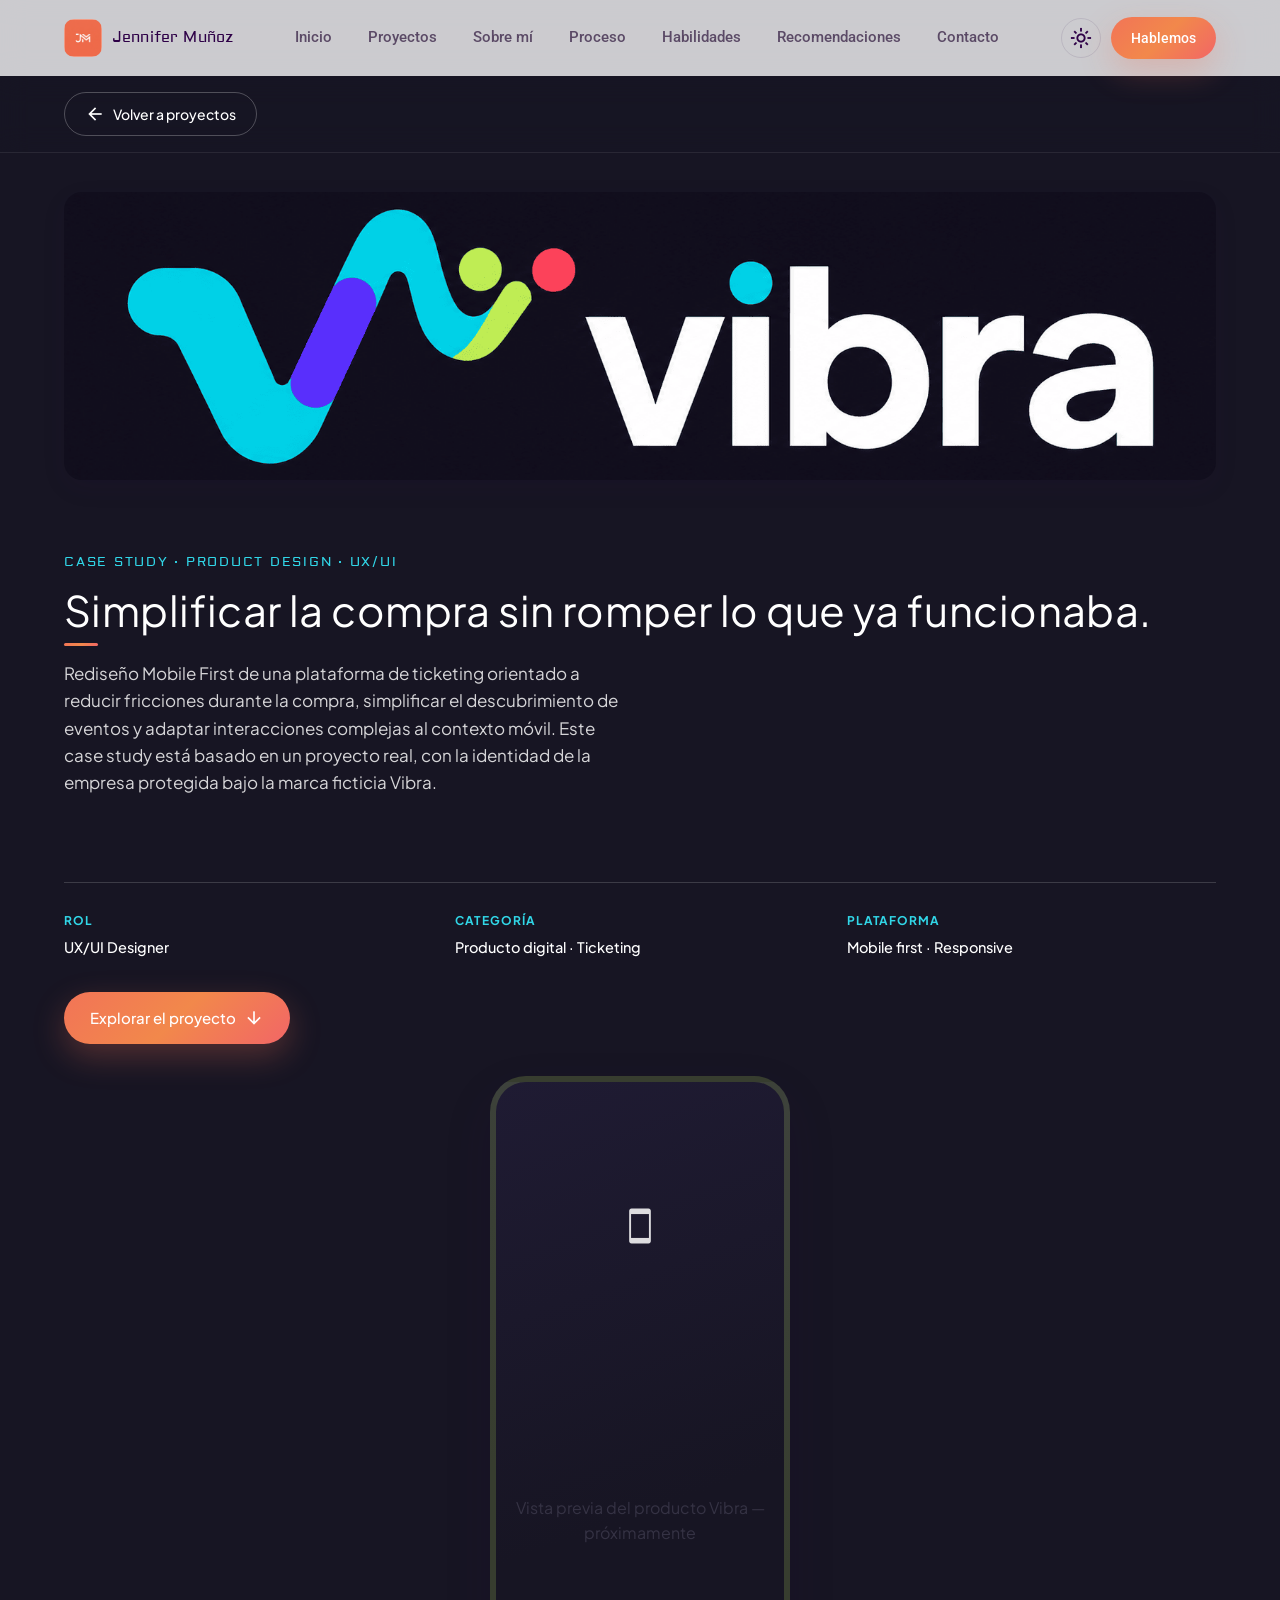
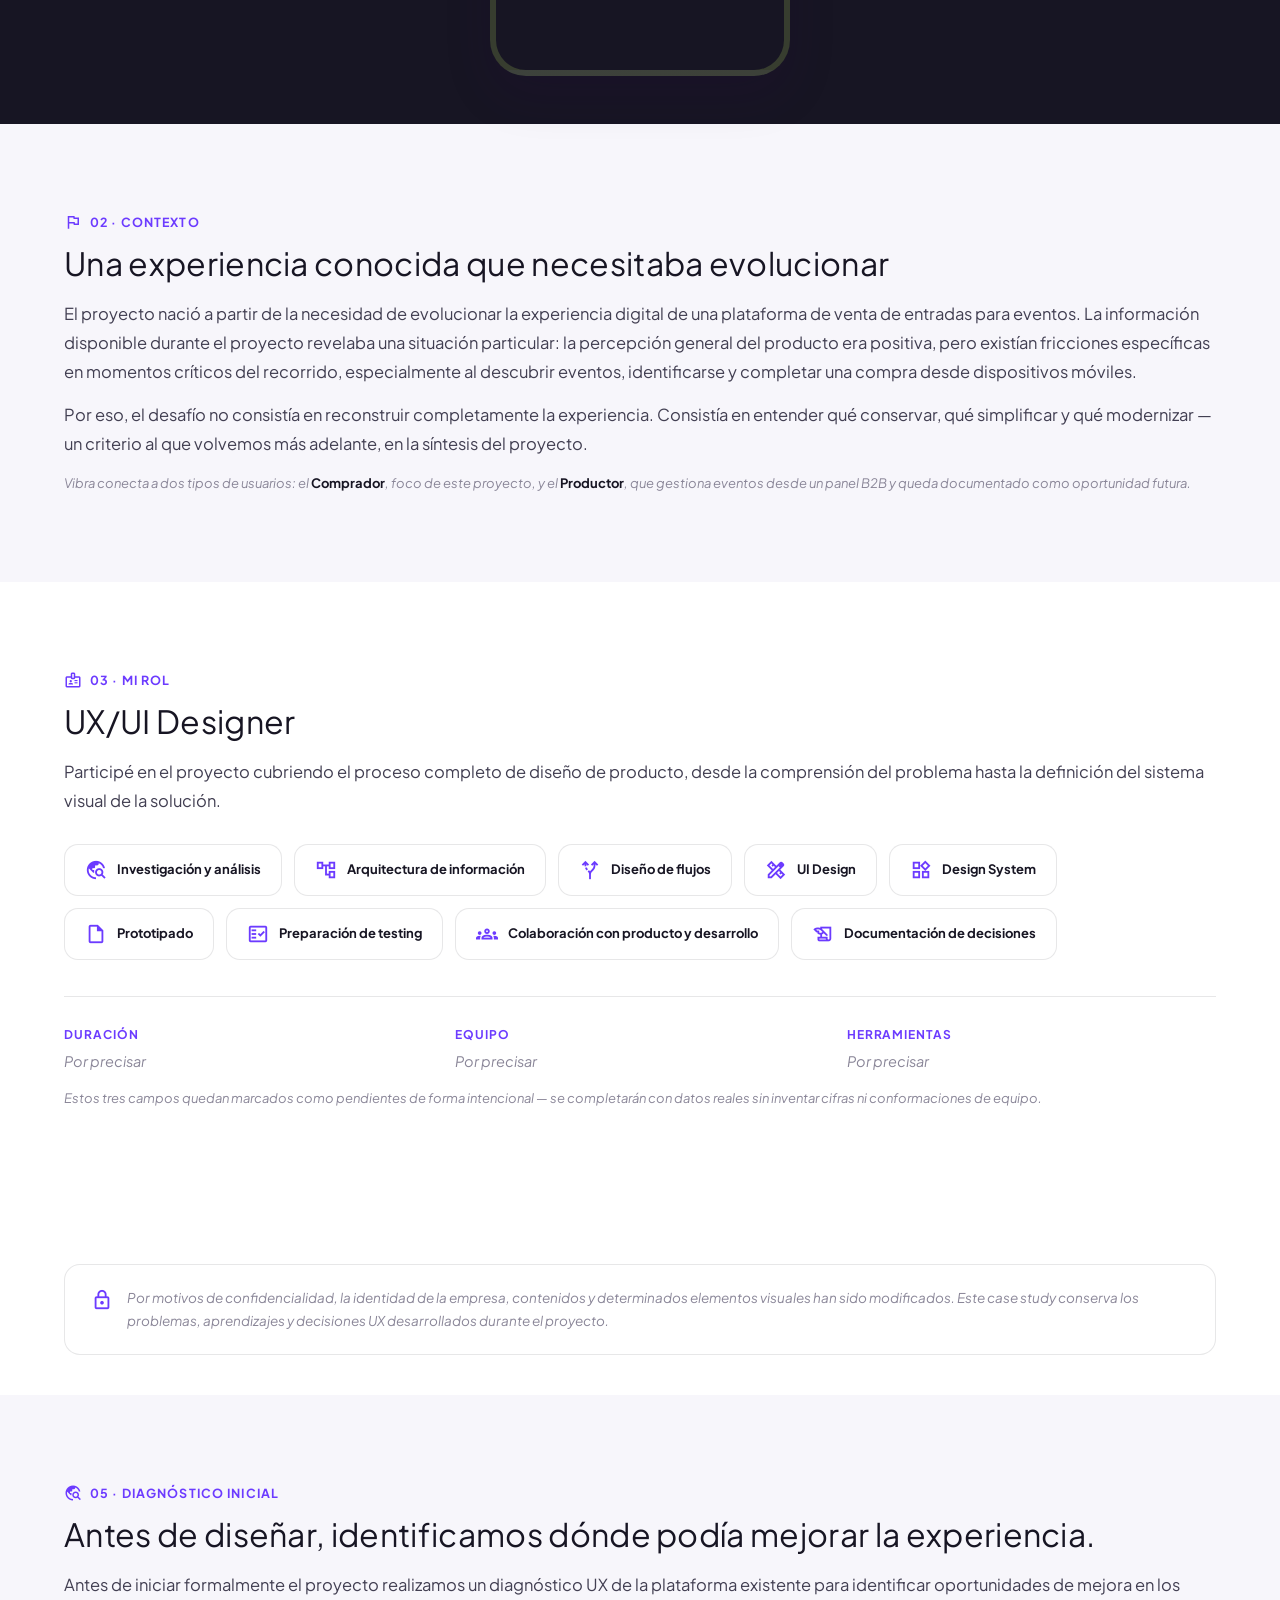
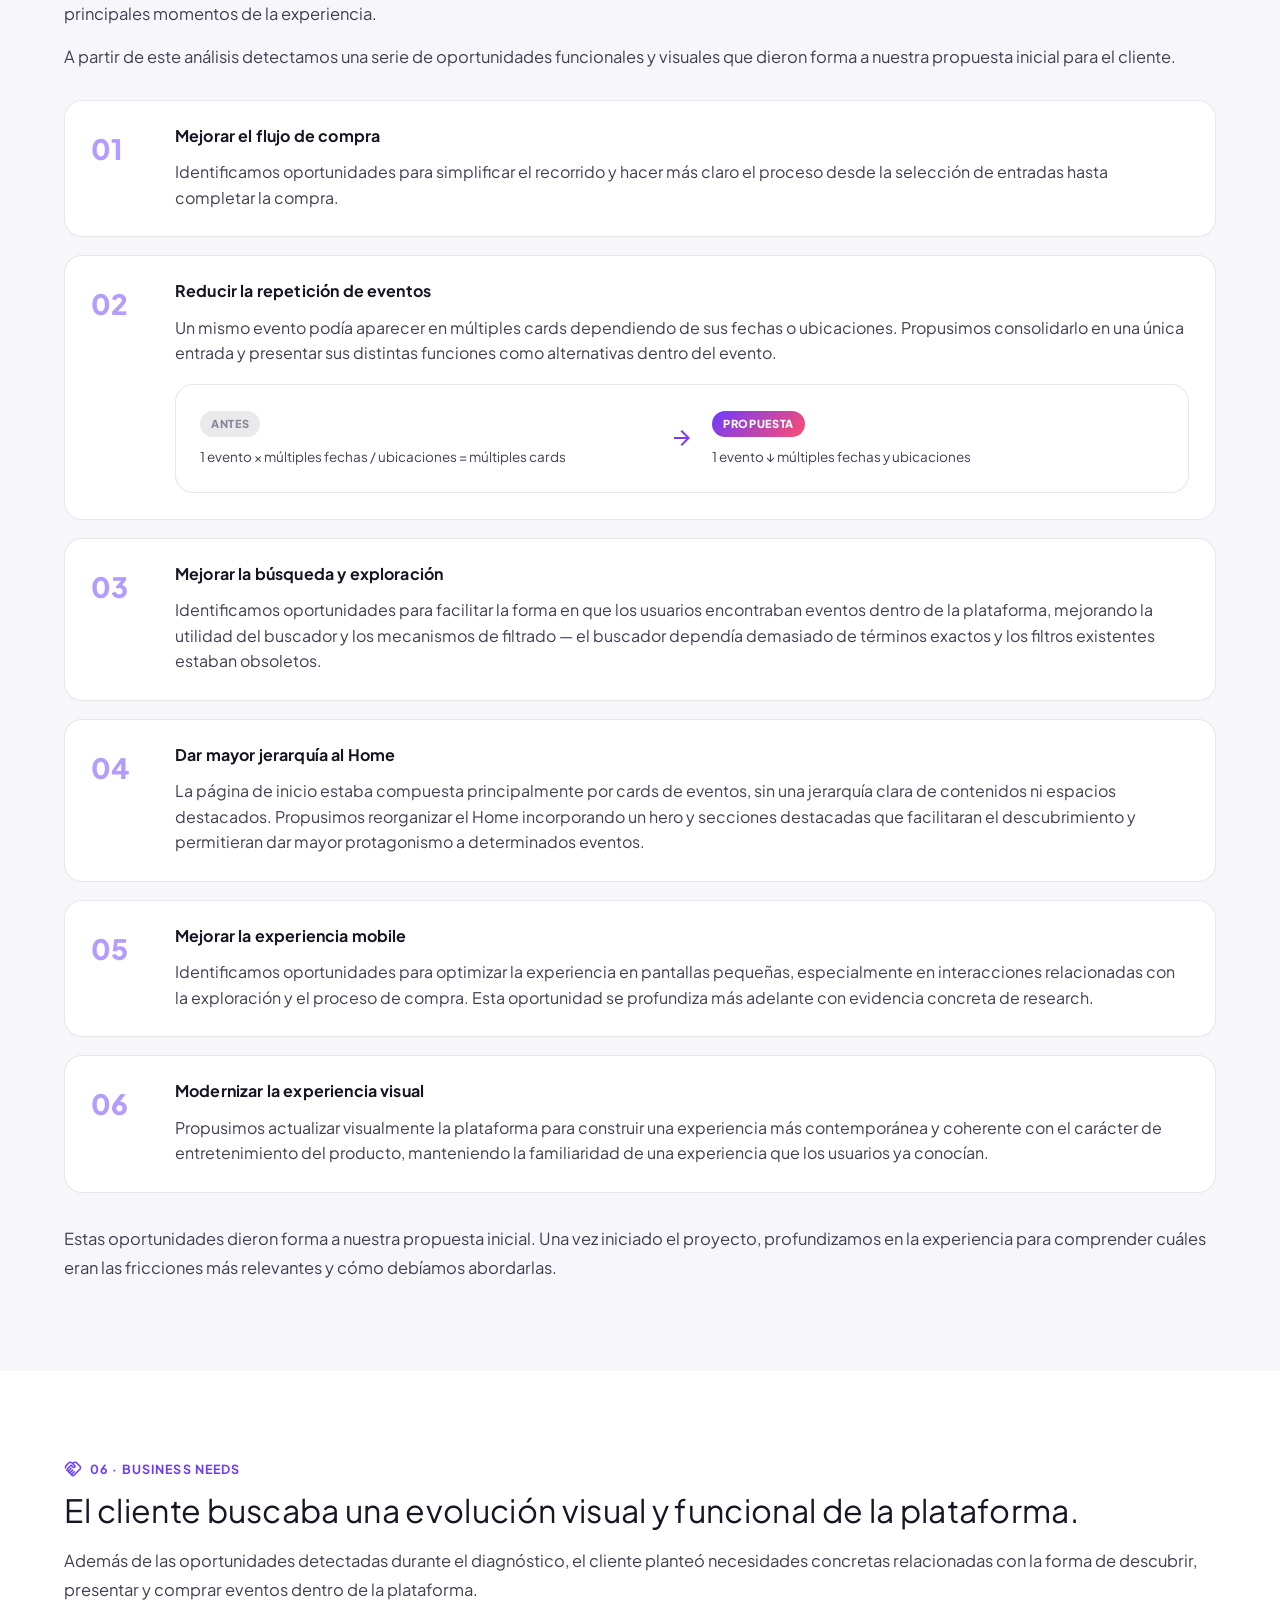
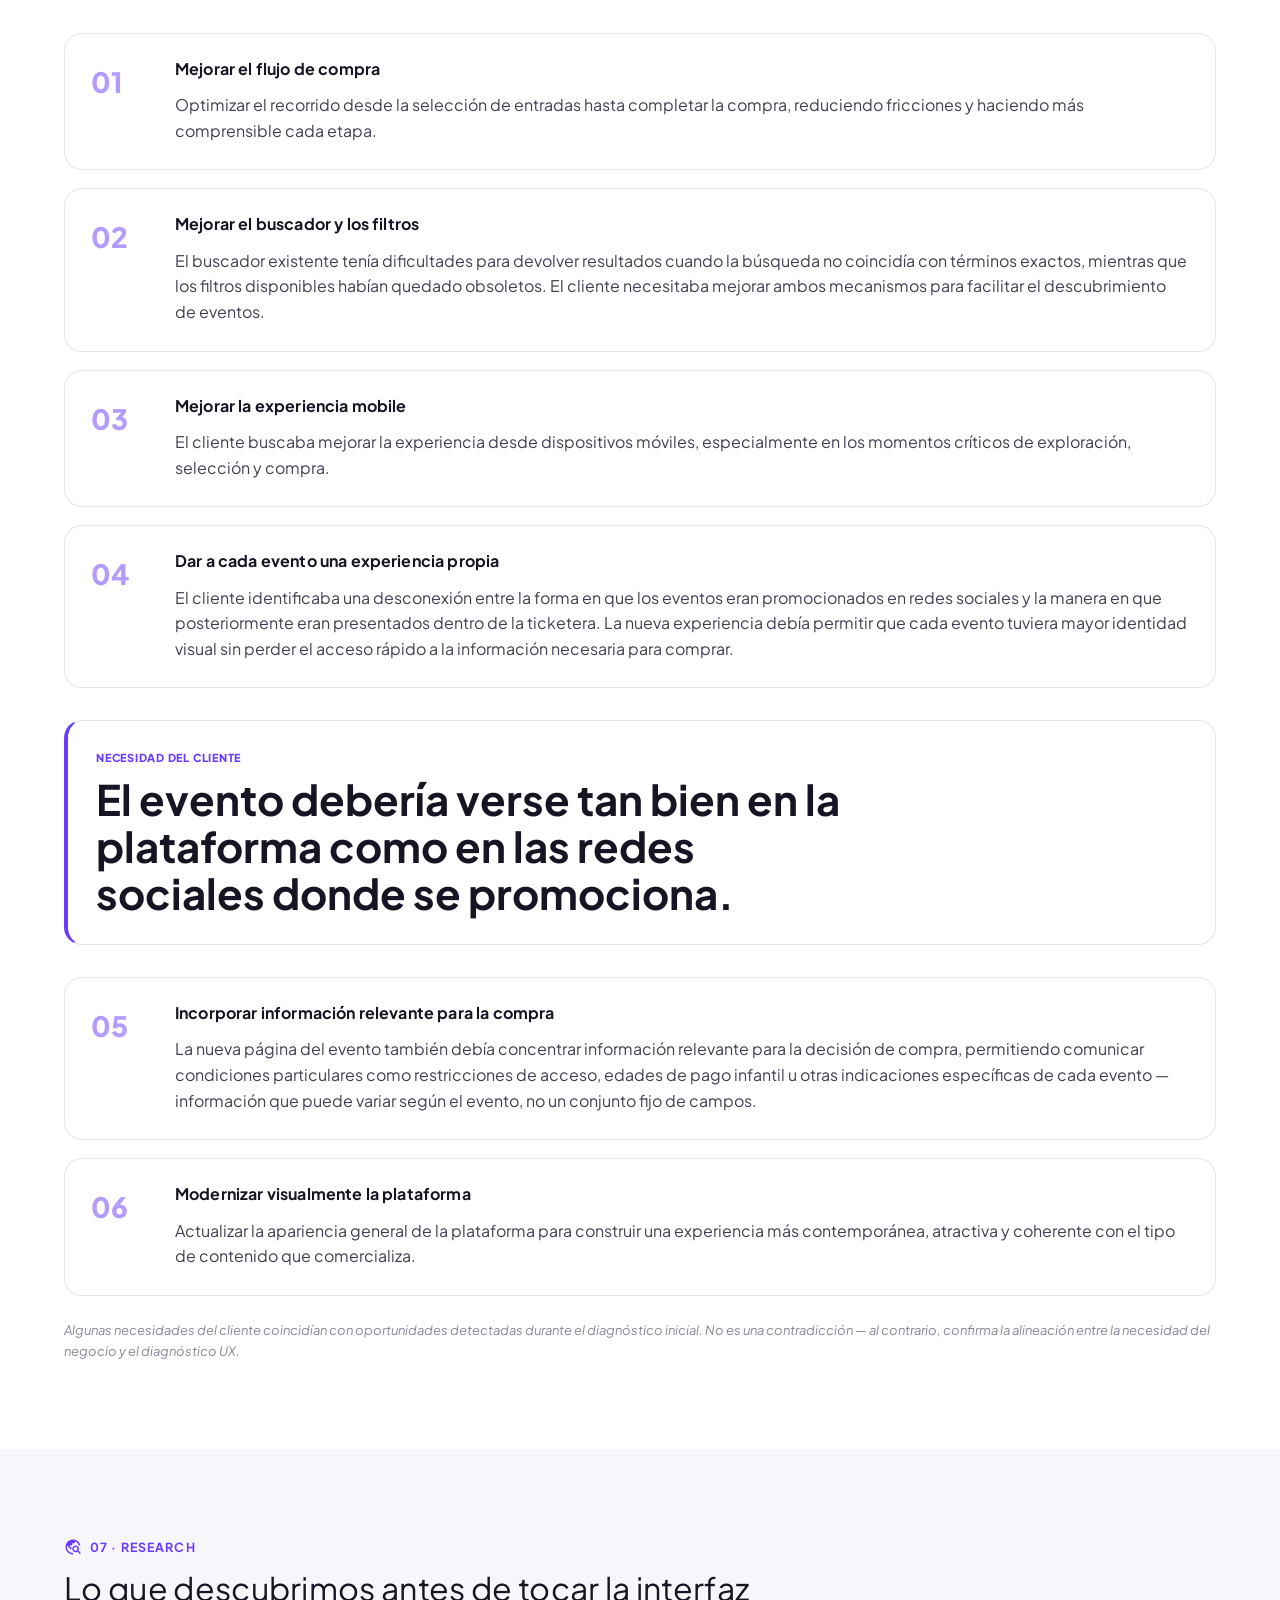
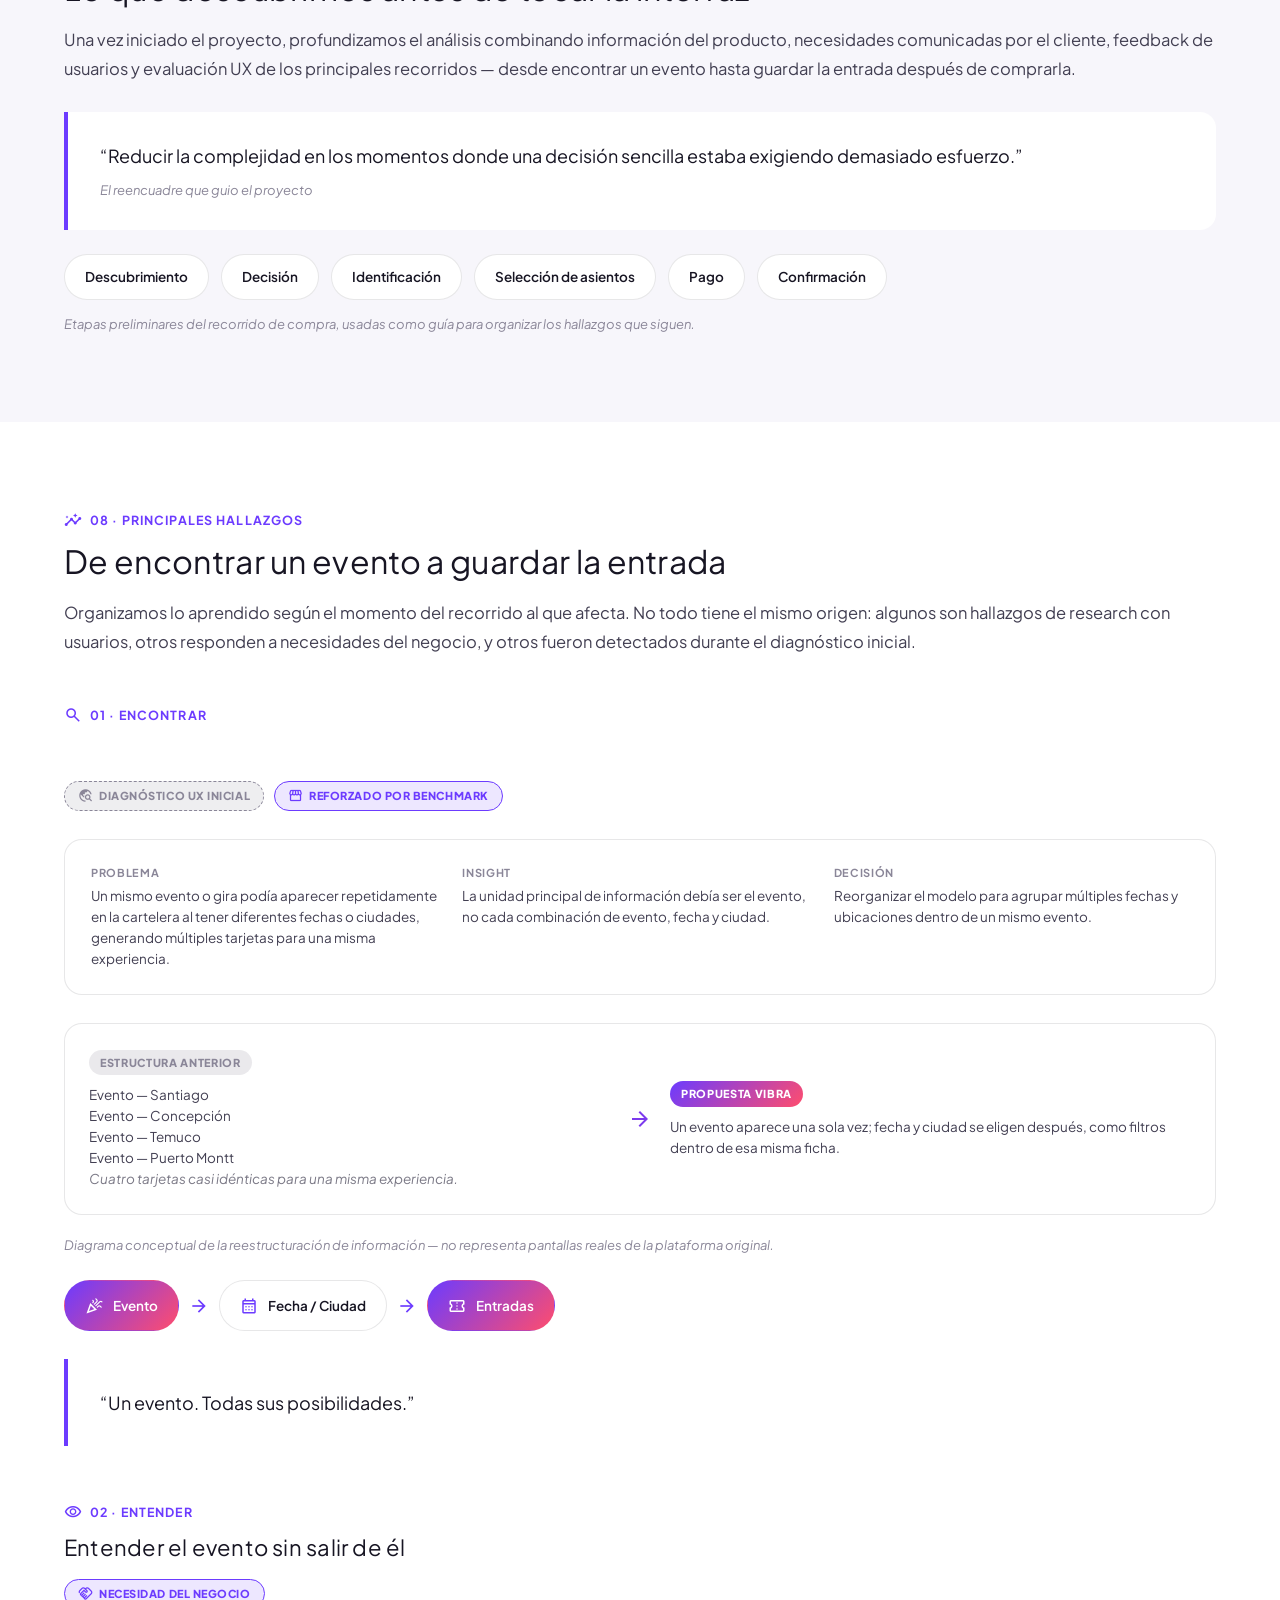
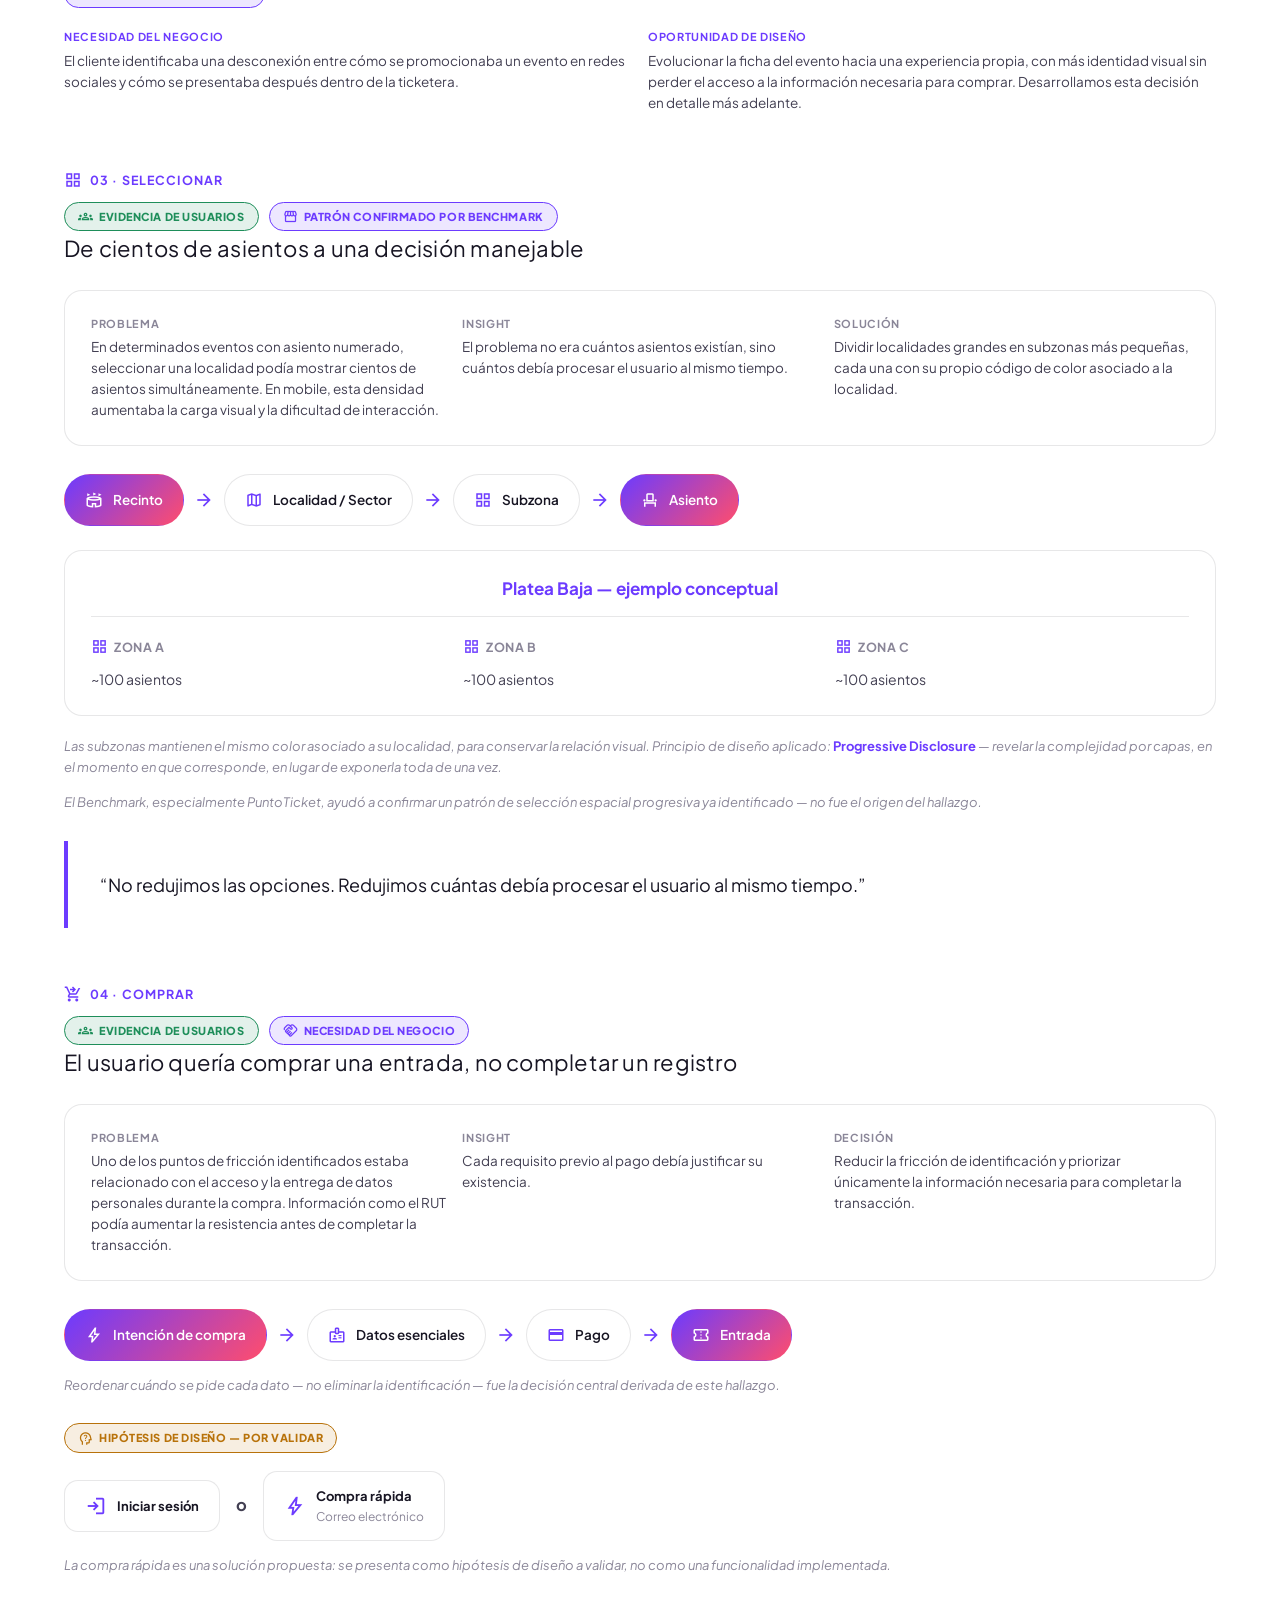
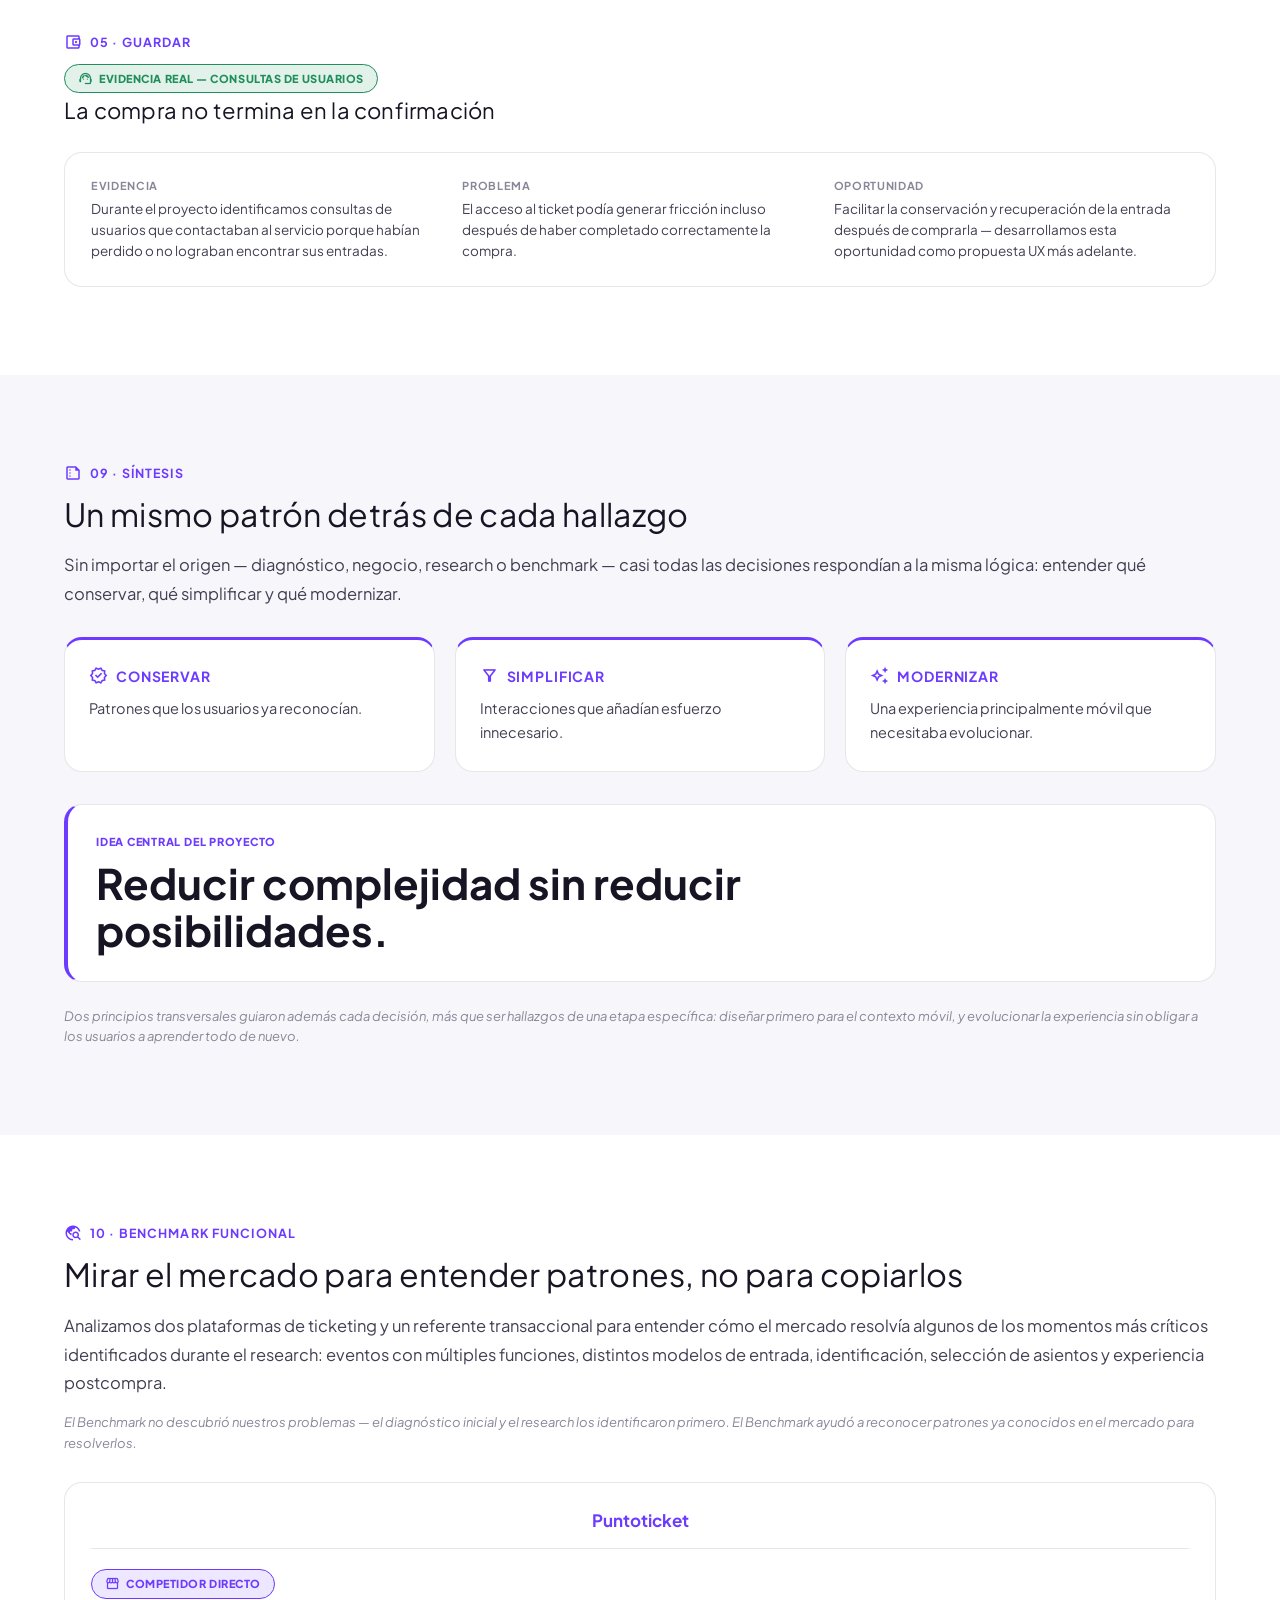
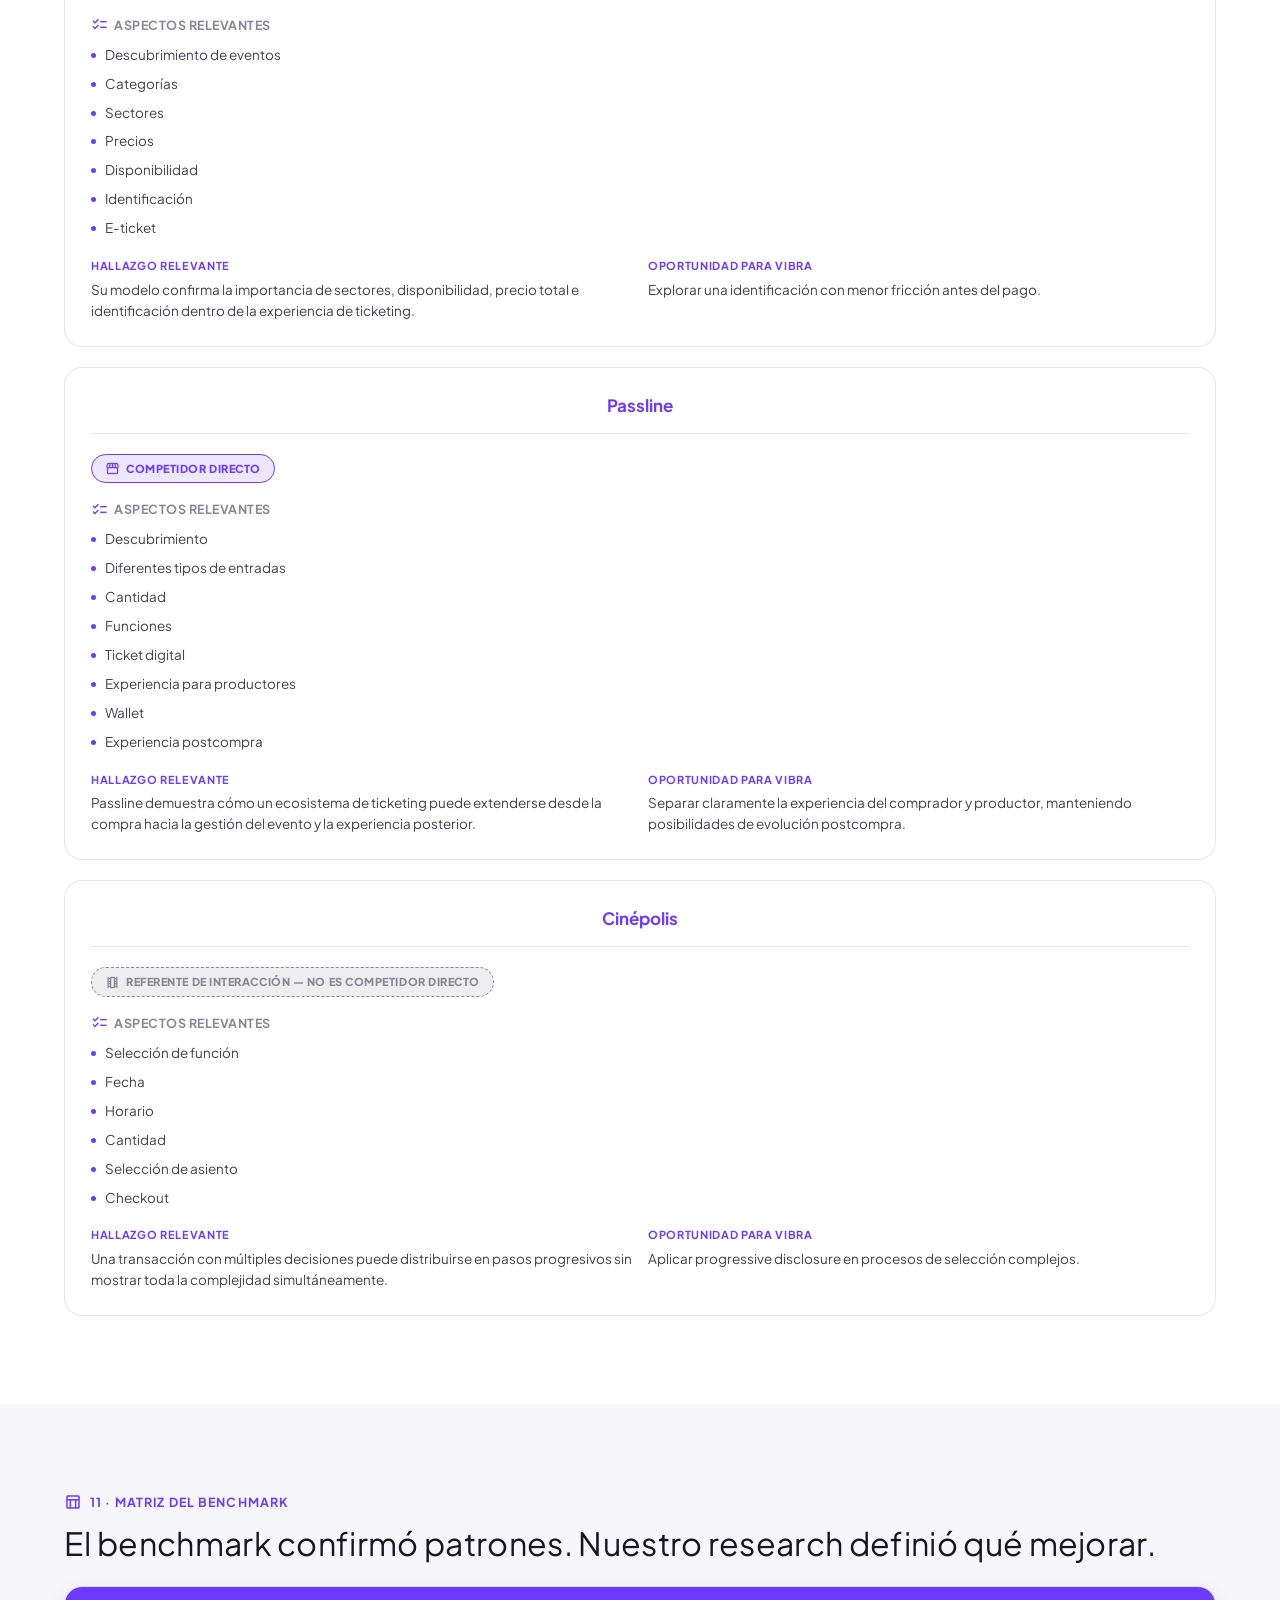
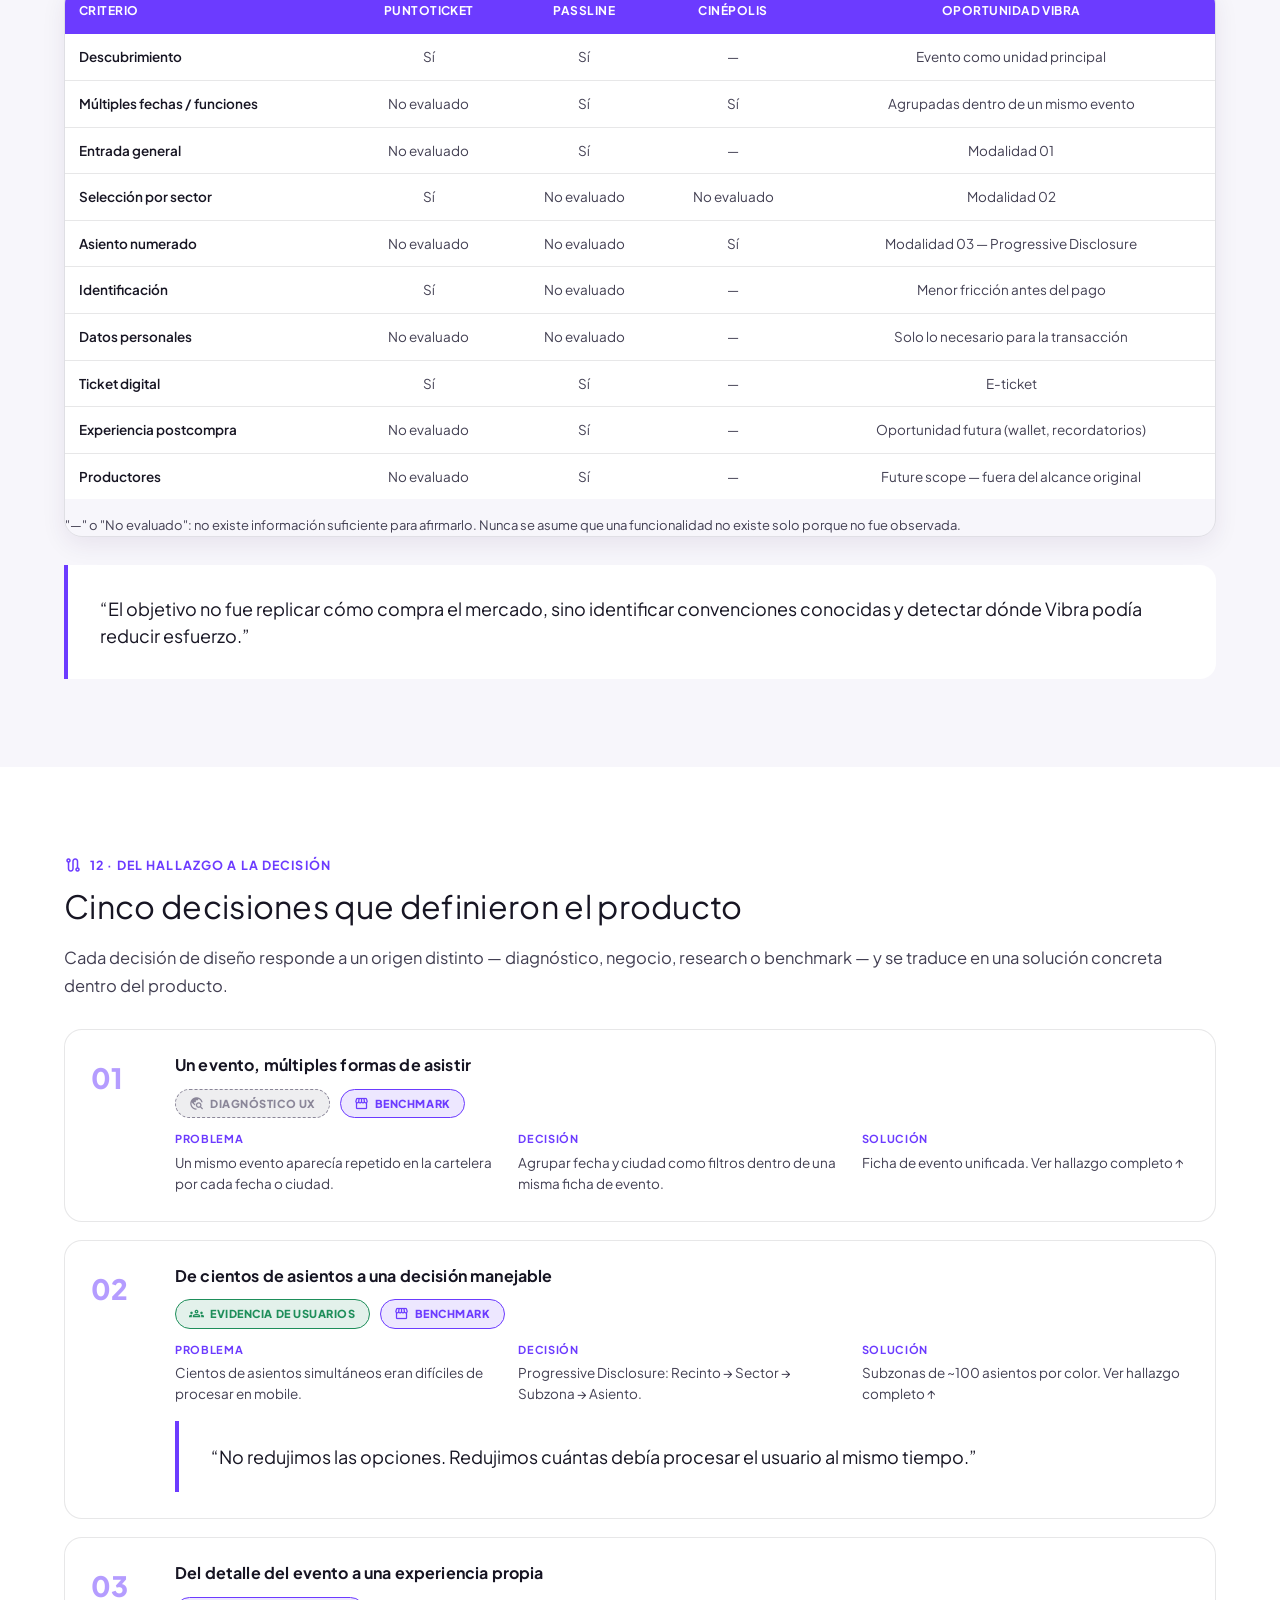
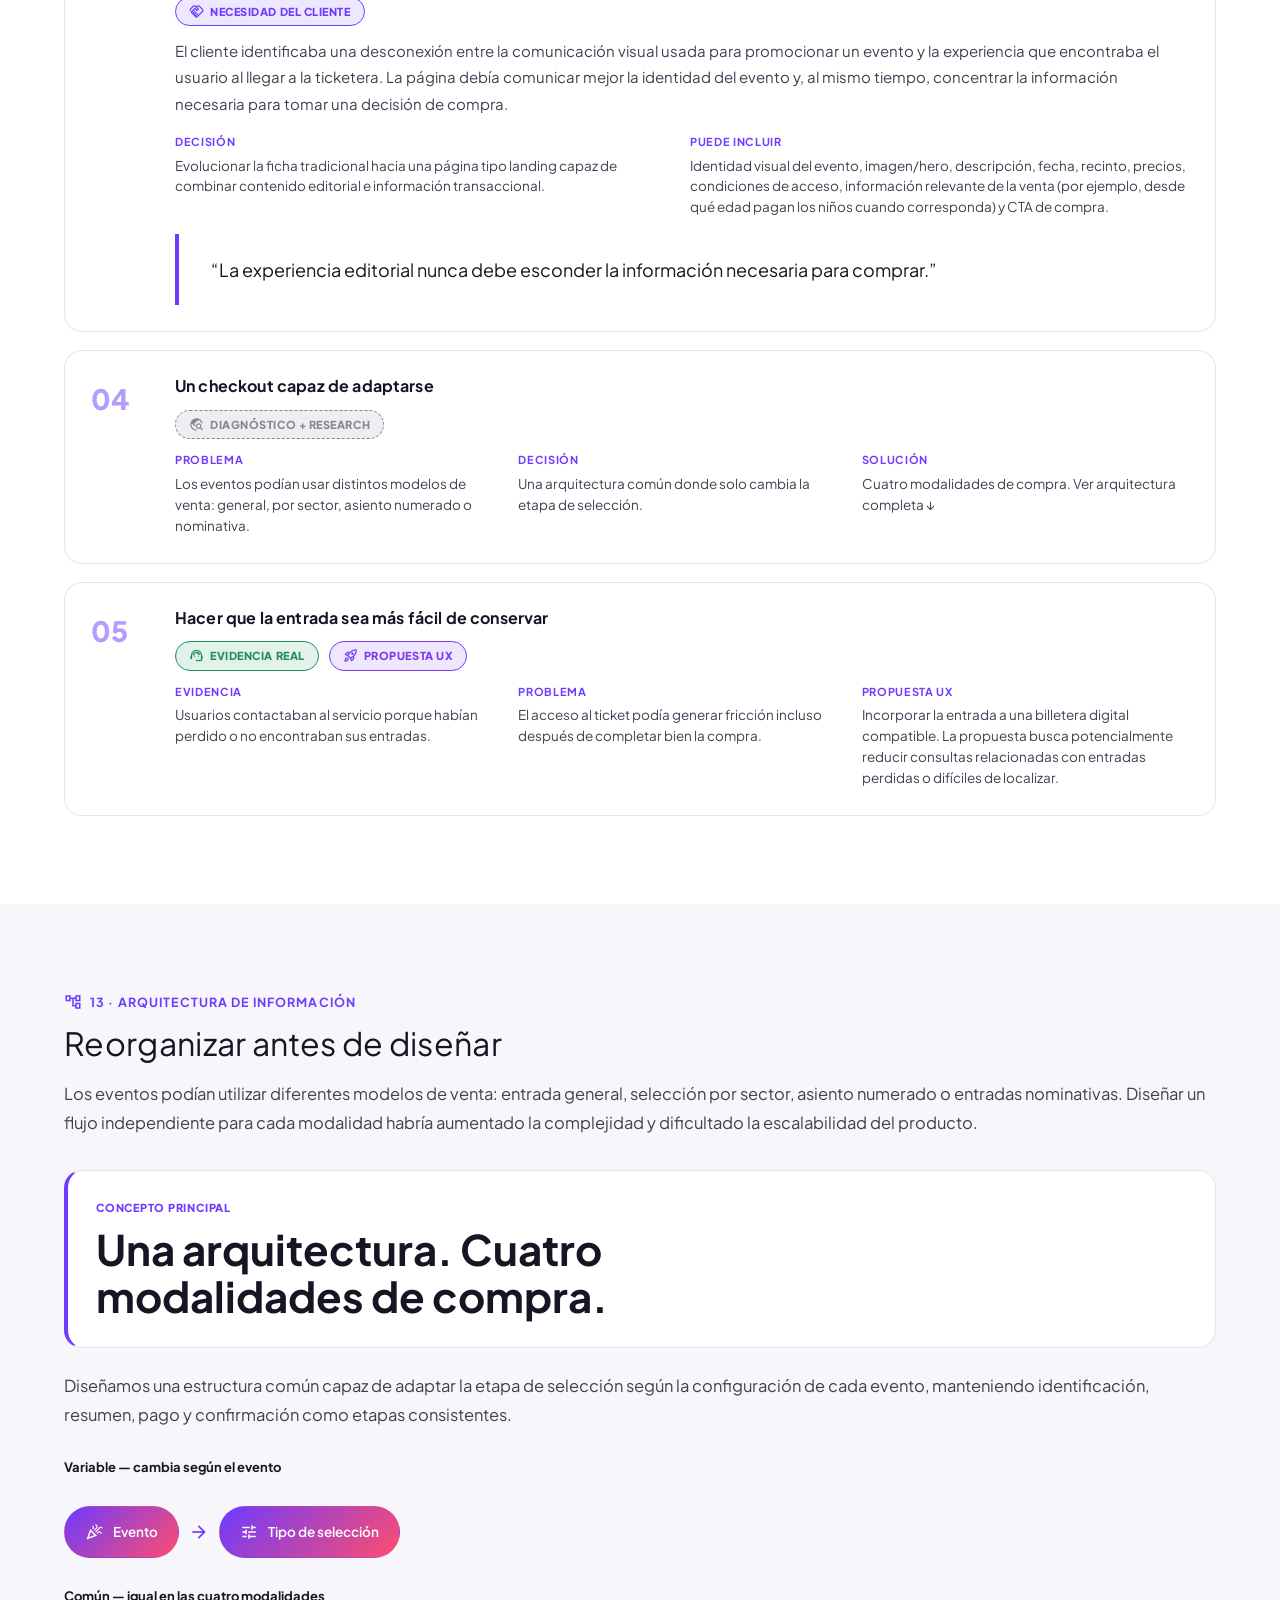
==== commit 87214906: "actualizaciones vibra" ====
--- a/proyectos/proyecto-1.html
+++ b/proyectos/proyecto-1.html
@@ -10,6 +10,7 @@
 <link rel="preconnect" href="https://fonts.gstatic.com" crossorigin>
 <link href="https://fonts.googleapis.com/css2?family=Aldrich&family=Roboto:ital,wght@0,300;0,400;0,500;0,700;0,900;1,400&display=swap" rel="stylesheet">
 <link href="https://fonts.googleapis.com/css2?family=Plus+Jakarta+Sans:ital,wght@0,400;0,500;0,600;0,700;0,800;1,400&display=swap" rel="stylesheet">
+<link href="https://fonts.googleapis.com/css2?family=DM+Mono:ital,wght@0,400;0,500;1,400&display=swap" rel="stylesheet">
 <link rel="stylesheet" href="https://fonts.googleapis.com/css2?family=Material+Symbols+Outlined:opsz,wght,FILL,GRAD@20..48,300..600,0..1,-25..0&display=swap">
 
 <link rel="icon" type="image/svg+xml" href="../assets/favicon.svg">
@@ -87,16 +88,16 @@
     <div class="container">
       <p class="eyebrow" data-animate>CASE STUDY · PRODUCT DESIGN · UX/UI</p>
       <h1 class="section-title" data-animate data-animate-delay="1">Simplificar la compra sin romper lo que ya funcionaba.</h1>
-      <p class="section-lead" data-animate data-animate-delay="2">Proyecto Vibra documenta el rediseño de un flujo de compra de entradas de alta complejidad: cientos de asientos por evento, múltiples fechas y ciudades, y una identificación obligatoria que debía sentirse simple incluso bajo presión de tiempo. Este case study está basado en un proyecto real, con la identidad de la empresa protegida bajo la marca ficticia Vibra.</p>
+      <p class="section-lead" data-animate data-animate-delay="2">Rediseño Mobile First de una plataforma de ticketing orientado a reducir fricciones durante la compra, simplificar el descubrimiento de eventos y adaptar interacciones complejas al contexto móvil. Este case study está basado en un proyecto real, con la identidad de la empresa protegida bajo la marca ficticia Vibra.</p>
 
       <div class="pd-hero-tags" data-animate data-animate-delay="3">
         <span class="pd-hero-tag">UX Research</span>
         <span class="pd-hero-tag">Product Design</span>
-        <span class="pd-hero-tag">Arquitectura de información</span>
+        <span class="pd-hero-tag">Mobile First</span>
+        <span class="pd-hero-tag">Information Architecture</span>
+        <span class="pd-hero-tag">Interaction Design</span>
+        <span class="pd-hero-tag">UX/UI</span>
         <span class="pd-hero-tag">Design System</span>
-        <span class="pd-hero-tag">Mobile First</span>
-        <span class="pd-hero-tag">Ticketing</span>
-        <span class="pd-hero-tag">Progressive Disclosure</span>
       </div>
 
       <div class="project-detail__meta" style="grid-template-columns:repeat(3,minmax(0,1fr));" data-animate data-animate-delay="4">
@@ -121,55 +122,32 @@
   <section class="pd-section" id="contexto">
     <div class="container pd-section__inner">
       <p class="pd-kicker"><span class="material-symbols-outlined">flag</span>02 · Contexto</p>
-      <h2 class="pd-heading" data-animate>Un producto que ya funcionaba — pero que necesitaba evolucionar</h2>
-      <p class="pd-lead" data-animate data-animate-delay="1">Vibra parte de una plataforma de venta de entradas ya operativa, con usuarios activos y un negocio en marcha. El desafío no era diseñar desde cero, sino intervenir un producto real sin perder lo que ya funcionaba para las personas que lo usaban todos los días.</p>
-      <p class="pd-lead" data-animate data-animate-delay="2">Esto definió tres restricciones que guiaron cada decisión del proyecto:</p>
-
-      <div class="pd-triad">
-        <div class="pd-triad__card" data-animate>
-          <h3><span class="material-symbols-outlined">verified</span>Conservar</h3>
-          <p>Lo que ya funcionaba para las personas usuarias no debía romperse solo por modernizar la interfaz.</p>
-        </div>
-        <div class="pd-triad__card" data-animate data-animate-delay="1">
-          <h3><span class="material-symbols-outlined">filter_alt</span>Simplificar</h3>
-          <p>Reducir la cantidad de decisiones simultáneas que exigía el flujo de compra, sin eliminar opciones reales del catálogo de eventos.</p>
-        </div>
-        <div class="pd-triad__card" data-animate data-animate-delay="2">
-          <h3><span class="material-symbols-outlined">auto_awesome</span>Modernizar</h3>
-          <p>Actualizar la experiencia visual e interactiva sin generar una curva de reaprendizaje para usuarios recurrentes.</p>
-        </div>
-      </div>
-    </div>
-  </section>
-
-  <!-- 03. NOTA DE CONFIDENCIALIDAD -->
-  <section class="pd-section pd-section--alt vibra-confidential-strip" id="confidencialidad">
-    <div class="container pd-section__inner">
-      <div class="pd-confidential" data-animate>
-        <span class="material-symbols-outlined">lock</span>
-        <p>Por motivos de confidencialidad, la identidad de la empresa, contenidos y determinados elementos visuales han sido modificados. Este case study conserva los problemas, aprendizajes y decisiones UX desarrollados durante el proyecto.</p>
-      </div>
-    </div>
-  </section>
-
-  <!-- 04. MI ROL -->
-  <section class="pd-section" id="mi-rol">
-    <div class="container pd-section__inner">
-      <p class="pd-kicker"><span class="material-symbols-outlined">badge</span>04 · Mi rol</p>
+      <h2 class="pd-heading" data-animate>Una experiencia conocida que necesitaba evolucionar</h2>
+      <p class="pd-lead" data-animate data-animate-delay="1">El proyecto nació a partir de la necesidad de evolucionar la experiencia digital de una plataforma de venta de entradas para eventos. La información disponible durante el proyecto revelaba una situación particular: la percepción general del producto era positiva, pero existían fricciones específicas en momentos críticos del recorrido, especialmente al descubrir eventos, identificarse y completar una compra desde dispositivos móviles.</p>
+      <p class="pd-lead" data-animate data-animate-delay="2">Por eso, el desafío no consistía en reconstruir completamente la experiencia. Consistía en entender qué conservar, qué simplificar y qué modernizar — un criterio al que volvemos más adelante, en la síntesis del proyecto.</p>
+
+      <p class="pd-note" data-animate data-animate-delay="3">Vibra conecta a dos tipos de usuarios: el <strong style="color:var(--pd-text-primary); font-style:normal;">Comprador</strong>, foco de este proyecto, y el <strong style="color:var(--pd-text-primary); font-style:normal;">Productor</strong>, que gestiona eventos desde un panel B2B y queda documentado como oportunidad futura.</p>
+    </div>
+  </section>
+
+  <!-- 03. MI ROL -->
+  <section class="pd-section pd-section--alt" id="mi-rol">
+    <div class="container pd-section__inner">
+      <p class="pd-kicker"><span class="material-symbols-outlined">badge</span>03 · Mi rol</p>
       <h2 class="pd-heading" data-animate>UX/UI Designer</h2>
       <p class="pd-lead" data-animate data-animate-delay="1">Participé en el proyecto cubriendo el proceso completo de diseño de producto, desde la comprensión del problema hasta la definición del sistema visual de la solución.</p>
 
-      <ul class="pd-list" data-animate data-animate-delay="2">
-        <li><span class="material-symbols-outlined">travel_explore</span>Investigación y análisis del producto existente</li>
-        <li><span class="material-symbols-outlined">account_tree</span>Arquitectura de información</li>
-        <li><span class="material-symbols-outlined">alt_route</span>Diseño de flujos de usuario</li>
-        <li><span class="material-symbols-outlined">design_services</span>UI Design</li>
-        <li><span class="material-symbols-outlined">widgets</span>Construcción de Design System</li>
-        <li><span class="material-symbols-outlined">draft</span>Prototipado</li>
-        <li><span class="material-symbols-outlined">fact_check</span>Preparación de testing de usabilidad</li>
-        <li><span class="material-symbols-outlined">groups</span>Colaboración con producto y desarrollo</li>
-        <li><span class="material-symbols-outlined">history_edu</span>Documentación de decisiones de diseño</li>
-      </ul>
+      <div class="pd-chips" data-animate data-animate-delay="2">
+        <div class="pd-chip"><span class="material-symbols-outlined">travel_explore</span><div><strong>Investigación y análisis</strong></div></div>
+        <div class="pd-chip"><span class="material-symbols-outlined">account_tree</span><div><strong>Arquitectura de información</strong></div></div>
+        <div class="pd-chip"><span class="material-symbols-outlined">alt_route</span><div><strong>Diseño de flujos</strong></div></div>
+        <div class="pd-chip"><span class="material-symbols-outlined">design_services</span><div><strong>UI Design</strong></div></div>
+        <div class="pd-chip"><span class="material-symbols-outlined">widgets</span><div><strong>Design System</strong></div></div>
+        <div class="pd-chip"><span class="material-symbols-outlined">draft</span><div><strong>Prototipado</strong></div></div>
+        <div class="pd-chip"><span class="material-symbols-outlined">fact_check</span><div><strong>Preparación de testing</strong></div></div>
+        <div class="pd-chip"><span class="material-symbols-outlined">groups</span><div><strong>Colaboración con producto y desarrollo</strong></div></div>
+        <div class="pd-chip"><span class="material-symbols-outlined">history_edu</span><div><strong>Documentación de decisiones</strong></div></div>
+      </div>
 
       <div class="project-detail__meta" style="grid-template-columns:repeat(3,minmax(0,1fr)); margin-top:36px;" data-animate data-animate-delay="3">
         <div class="is-pending"><strong>Duración</strong><span>Por precisar</span></div>
@@ -180,40 +158,275 @@
     </div>
   </section>
 
-  <!-- 05. EL GIRO DEL PROYECTO -->
-  <section class="pd-section pd-section--alt" id="giro">
-    <div class="container pd-section__inner">
-      <p class="pd-kicker"><span class="material-symbols-outlined">sync_alt</span>05 · El giro del proyecto</p>
-      <h2 class="pd-heading" data-animate>No era "una plataforma mala que necesitaba un rediseño"</h2>
-      <p class="pd-lead" data-animate data-animate-delay="1">La primera tentación frente a un producto con fricciones es pensar en un rediseño completo. Pero Vibra ya tenía usuarios, un negocio funcionando y decisiones previas con razones detrás. El giro del proyecto fue dejar de preguntar "¿qué está mal?" y empezar a preguntar "¿dónde exactamente está la fricción, y por qué ahí?".</p>
-      <p class="pd-lead" data-animate data-animate-delay="2">Ese cambio de enfoque — de rediseñar todo a encontrar los puntos precisos donde una decisión simple exigía demasiado esfuerzo — es lo que ordenó el resto del proceso.</p>
-
-      <blockquote class="pd-quote" data-animate data-animate-delay="3">
+  <!-- 04. NOTA DE CONFIDENCIALIDAD -->
+  <section class="pd-section pd-section--alt vibra-confidential-strip" id="confidencialidad">
+    <div class="container pd-section__inner">
+      <div class="pd-confidential" data-animate>
+        <span class="material-symbols-outlined">lock</span>
+        <p>Por motivos de confidencialidad, la identidad de la empresa, contenidos y determinados elementos visuales han sido modificados. Este case study conserva los problemas, aprendizajes y decisiones UX desarrollados durante el proyecto.</p>
+      </div>
+    </div>
+  </section>
+
+  <!-- 05. DIAGNÓSTICO INICIAL -->
+  <section class="pd-section" id="diagnostico-inicial">
+    <div class="container pd-section__inner">
+      <p class="pd-kicker"><span class="material-symbols-outlined">travel_explore</span>05 · Diagnóstico inicial</p>
+      <h2 class="pd-heading" data-animate>Antes de diseñar, identificamos dónde podía mejorar la experiencia.</h2>
+      <p class="pd-lead" data-animate data-animate-delay="1">Antes de iniciar formalmente el proyecto realizamos un diagnóstico UX de la plataforma existente para identificar oportunidades de mejora en los principales momentos de la experiencia.</p>
+      <p class="pd-lead" data-animate data-animate-delay="2">A partir de este análisis detectamos una serie de oportunidades funcionales y visuales que dieron forma a nuestra propuesta inicial para el cliente.</p>
+
+      <div class="pd-decisions" data-animate data-animate-delay="3">
+        <div class="pd-decision">
+          <span class="pd-decision__num">01</span>
+          <div><h3>Mejorar el flujo de compra</h3><p>Identificamos oportunidades para simplificar el recorrido y hacer más claro el proceso desde la selección de entradas hasta completar la compra.</p></div>
+        </div>
+        <div class="pd-decision">
+          <span class="pd-decision__num">02</span>
+          <div>
+            <h3>Reducir la repetición de eventos</h3>
+            <p>Un mismo evento podía aparecer en múltiples cards dependiendo de sus fechas o ubicaciones. Propusimos consolidarlo en una única entrada y presentar sus distintas funciones como alternativas dentro del evento.</p>
+            <div class="pd-iterations" style="margin-top:18px;">
+              <div class="pd-iteration">
+                <div class="pd-iteration__panel pd-iteration__panel--before">
+                  <span class="pd-iteration__tag">Antes</span>
+                  <p>1 evento × múltiples fechas / ubicaciones = múltiples cards</p>
+                </div>
+                <span class="material-symbols-outlined pd-iteration__arrow">arrow_forward</span>
+                <div class="pd-iteration__panel pd-iteration__panel--after">
+                  <span class="pd-iteration__tag">Propuesta</span>
+                  <p>1 evento ↓ múltiples fechas y ubicaciones</p>
+                </div>
+              </div>
+            </div>
+          </div>
+        </div>
+        <div class="pd-decision">
+          <span class="pd-decision__num">03</span>
+          <div><h3>Mejorar la búsqueda y exploración</h3><p>Identificamos oportunidades para facilitar la forma en que los usuarios encontraban eventos dentro de la plataforma, mejorando la utilidad del buscador y los mecanismos de filtrado — el buscador dependía demasiado de términos exactos y los filtros existentes estaban obsoletos.</p></div>
+        </div>
+        <div class="pd-decision">
+          <span class="pd-decision__num">04</span>
+          <div><h3>Dar mayor jerarquía al Home</h3><p>La página de inicio estaba compuesta principalmente por cards de eventos, sin una jerarquía clara de contenidos ni espacios destacados. Propusimos reorganizar el Home incorporando un hero y secciones destacadas que facilitaran el descubrimiento y permitieran dar mayor protagonismo a determinados eventos.</p></div>
+        </div>
+        <div class="pd-decision">
+          <span class="pd-decision__num">05</span>
+          <div><h3>Mejorar la experiencia mobile</h3><p>Identificamos oportunidades para optimizar la experiencia en pantallas pequeñas, especialmente en interacciones relacionadas con la exploración y el proceso de compra. Esta oportunidad se profundiza más adelante con evidencia concreta de research.</p></div>
+        </div>
+        <div class="pd-decision">
+          <span class="pd-decision__num">06</span>
+          <div><h3>Modernizar la experiencia visual</h3><p>Propusimos actualizar visualmente la plataforma para construir una experiencia más contemporánea y coherente con el carácter de entretenimiento del producto, manteniendo la familiaridad de una experiencia que los usuarios ya conocían.</p></div>
+        </div>
+      </div>
+
+      <p class="pd-lead" style="margin-top:32px;" data-animate data-animate-delay="4">Estas oportunidades dieron forma a nuestra propuesta inicial. Una vez iniciado el proyecto, profundizamos en la experiencia para comprender cuáles eran las fricciones más relevantes y cómo debíamos abordarlas.</p>
+    </div>
+  </section>
+
+  <!-- 06. QUÉ NECESITABA EL CLIENTE / BUSINESS NEEDS -->
+  <section class="pd-section pd-section--alt" id="business-needs">
+    <div class="container pd-section__inner">
+      <p class="pd-kicker"><span class="material-symbols-outlined">handshake</span>06 · Business needs</p>
+      <h2 class="pd-heading" data-animate>El cliente buscaba una evolución visual y funcional de la plataforma.</h2>
+      <p class="pd-lead" data-animate data-animate-delay="1">Además de las oportunidades detectadas durante el diagnóstico, el cliente planteó necesidades concretas relacionadas con la forma de descubrir, presentar y comprar eventos dentro de la plataforma.</p>
+
+      <div class="pd-decisions" data-animate data-animate-delay="2">
+        <div class="pd-decision">
+          <span class="pd-decision__num">01</span>
+          <div><h3>Mejorar el flujo de compra</h3><p>Optimizar el recorrido desde la selección de entradas hasta completar la compra, reduciendo fricciones y haciendo más comprensible cada etapa.</p></div>
+        </div>
+        <div class="pd-decision">
+          <span class="pd-decision__num">02</span>
+          <div><h3>Mejorar el buscador y los filtros</h3><p>El buscador existente tenía dificultades para devolver resultados cuando la búsqueda no coincidía con términos exactos, mientras que los filtros disponibles habían quedado obsoletos. El cliente necesitaba mejorar ambos mecanismos para facilitar el descubrimiento de eventos.</p></div>
+        </div>
+        <div class="pd-decision">
+          <span class="pd-decision__num">03</span>
+          <div><h3>Mejorar la experiencia mobile</h3><p>El cliente buscaba mejorar la experiencia desde dispositivos móviles, especialmente en los momentos críticos de exploración, selección y compra.</p></div>
+        </div>
+        <div class="pd-decision">
+          <span class="pd-decision__num">04</span>
+          <div><h3>Dar a cada evento una experiencia propia</h3><p>El cliente identificaba una desconexión entre la forma en que los eventos eran promocionados en redes sociales y la manera en que posteriormente eran presentados dentro de la ticketera. La nueva experiencia debía permitir que cada evento tuviera mayor identidad visual sin perder el acceso rápido a la información necesaria para comprar.</p></div>
+        </div>
+      </div>
+
+      <div class="pd-research-question" data-animate data-animate-delay="3">
+        <span>Necesidad del cliente</span>
+        <strong>El evento debería verse tan bien en la plataforma como en las redes sociales donde se promociona.</strong>
+      </div>
+
+      <div class="pd-decisions" style="margin-top:32px;" data-animate data-animate-delay="4">
+        <div class="pd-decision">
+          <span class="pd-decision__num">05</span>
+          <div><h3>Incorporar información relevante para la compra</h3><p>La nueva página del evento también debía concentrar información relevante para la decisión de compra, permitiendo comunicar condiciones particulares como restricciones de acceso, edades de pago infantil u otras indicaciones específicas de cada evento — información que puede variar según el evento, no un conjunto fijo de campos.</p></div>
+        </div>
+        <div class="pd-decision">
+          <span class="pd-decision__num">06</span>
+          <div><h3>Modernizar visualmente la plataforma</h3><p>Actualizar la apariencia general de la plataforma para construir una experiencia más contemporánea, atractiva y coherente con el tipo de contenido que comercializa.</p></div>
+        </div>
+      </div>
+
+      <p class="pd-note" style="margin-top:24px;">Algunas necesidades del cliente coincidían con oportunidades detectadas durante el diagnóstico inicial. No es una contradicción — al contrario, confirma la alineación entre la necesidad del negocio y el diagnóstico UX.</p>
+    </div>
+  </section>
+
+  <!-- 07. RESEARCH -->
+  <section class="pd-section" id="research">
+    <div class="container pd-section__inner">
+      <p class="pd-kicker"><span class="material-symbols-outlined">travel_explore</span>07 · Research</p>
+      <h2 class="pd-heading" data-animate>Lo que descubrimos antes de tocar la interfaz</h2>
+      <p class="pd-lead" data-animate data-animate-delay="1">Una vez iniciado el proyecto, profundizamos el análisis combinando información del producto, necesidades comunicadas por el cliente, feedback de usuarios y evaluación UX de los principales recorridos — desde encontrar un evento hasta guardar la entrada después de comprarla.</p>
+
+      <blockquote class="pd-quote" data-animate data-animate-delay="2">
         “Reducir la complejidad en los momentos donde una decisión sencilla estaba exigiendo demasiado esfuerzo.”
         <span>El reencuadre que guio el proyecto</span>
       </blockquote>
-    </div>
-  </section>
-
-  <!-- 06. RESEARCH -->
-  <section class="pd-section" id="research">
-    <div class="container pd-section__inner">
-      <p class="pd-kicker"><span class="material-symbols-outlined">travel_explore</span>06 · Research</p>
-      <h2 class="pd-heading" data-animate>Cinco hallazgos que ordenaron el proyecto</h2>
-      <p class="pd-lead" data-animate data-animate-delay="1">El research combinó el análisis directo del producto existente con la experiencia de trabajar sobre él. De ese proceso surgieron cinco hallazgos que concentraron la mayor parte de la fricción del flujo de compra.</p>
-
-      <!-- Hallazgo 01 -->
+
+      <div class="pd-steps" data-animate data-animate-delay="3">
+        <span class="pd-step">Descubrimiento</span>
+        <span class="pd-step">Decisión</span>
+        <span class="pd-step">Identificación</span>
+        <span class="pd-step">Selección de asientos</span>
+        <span class="pd-step">Pago</span>
+        <span class="pd-step">Confirmación</span>
+      </div>
+      <p class="pd-note">Etapas preliminares del recorrido de compra, usadas como guía para organizar los hallazgos que siguen.</p>
+    </div>
+  </section>
+
+  <!-- 08. PRINCIPALES HALLAZGOS -->
+  <section class="pd-section pd-section--alt" id="hallazgos">
+    <div class="container pd-section__inner">
+      <p class="pd-kicker"><span class="material-symbols-outlined">insights</span>08 · Principales hallazgos</p>
+      <h2 class="pd-heading" data-animate>De encontrar un evento a guardar la entrada</h2>
+      <p class="pd-lead" data-animate data-animate-delay="1">Organizamos lo aprendido según el momento del recorrido al que afecta. No todo tiene el mismo origen: algunos son hallazgos de research con usuarios, otros responden a necesidades del negocio, y otros fueron detectados durante el diagnóstico inicial.</p>
+
+      <!-- ENCONTRAR -->
+      <div style="margin-top:48px;">
+        <p class="pd-kicker" data-animate><span class="material-symbols-outlined">search</span>01 · Encontrar</p>
+        <h3 class="pd-heading" style="font-size:22px;" data-animate data-animate-delay="1">Más fechas no deberían significar más ruido</h3>
+        <div class="pd-evidence-row" data-animate data-animate-delay="1" style="margin:8px 0 20px;">
+          <span class="pd-evidence-tag pd-evidence-tag--vision"><span class="material-symbols-outlined">travel_explore</span>Diagnóstico UX inicial</span>
+          <span class="pd-evidence-tag pd-evidence-tag--desk"><span class="material-symbols-outlined">storefront</span>Reforzado por Benchmark</span>
+        </div>
+
+        <div class="pd-validation" data-animate data-animate-delay="2">
+          <div class="pd-validation__row">
+            <div class="pd-validation__grid">
+              <div><span>Problema</span><p>Un mismo evento o gira podía aparecer repetidamente en la cartelera al tener diferentes fechas o ciudades, generando múltiples tarjetas para una misma experiencia.</p></div>
+              <div><span>Insight</span><p>La unidad principal de información debía ser el evento, no cada combinación de evento, fecha y ciudad.</p></div>
+              <div><span>Decisión</span><p>Reorganizar el modelo para agrupar múltiples fechas y ubicaciones dentro de un mismo evento.</p></div>
+            </div>
+          </div>
+        </div>
+
+        <div class="pd-iterations" data-animate data-animate-delay="3">
+          <div class="pd-iteration">
+            <div class="pd-iteration__panel pd-iteration__panel--before">
+              <span class="pd-iteration__tag">Estructura anterior</span>
+              <p>Evento — Santiago<br>Evento — Concepción<br>Evento — Temuco<br>Evento — Puerto Montt<br><span style="opacity:.7; font-style:italic;">Cuatro tarjetas casi idénticas para una misma experiencia.</span></p>
+            </div>
+            <span class="material-symbols-outlined pd-iteration__arrow">arrow_forward</span>
+            <div class="pd-iteration__panel pd-iteration__panel--after">
+              <span class="pd-iteration__tag">Propuesta Vibra</span>
+              <p>Un evento aparece una sola vez; fecha y ciudad se eligen después, como filtros dentro de esa misma ficha.</p>
+            </div>
+          </div>
+        </div>
+
+        <p class="pd-note" style="margin-top:20px;">Diagrama conceptual de la reestructuración de información — no representa pantallas reales de la plataforma original.</p>
+
+        <div class="pd-flow" data-animate data-animate-delay="4" style="margin-top:24px;">
+          <div class="pd-flow__step pd-flow__step--start"><span class="material-symbols-outlined">celebration</span>Evento</div>
+          <span class="material-symbols-outlined pd-flow__arrow">arrow_forward</span>
+          <div class="pd-flow__step"><span class="material-symbols-outlined">calendar_month</span>Fecha / Ciudad</div>
+          <span class="material-symbols-outlined pd-flow__arrow">arrow_forward</span>
+          <div class="pd-flow__step pd-flow__step--end"><span class="material-symbols-outlined">confirmation_number</span>Entradas</div>
+        </div>
+
+        <blockquote class="pd-quote" data-animate data-animate-delay="4">
+          “Un evento. Todas sus posibilidades.”
+        </blockquote>
+      </div>
+
+      <!-- ENTENDER -->
       <div style="margin-top:56px;">
-        <p class="pd-kicker" data-animate><span class="material-symbols-outlined">looks_one</span>Hallazgo 01</p>
-        <h3 class="pd-heading" style="font-size:22px;" data-animate data-animate-delay="1">El contexto de uso es, ante todo, mobile</h3>
-        <p class="pd-lead" data-animate data-animate-delay="2">La mayoría de las decisiones de compra ocurren en el celular, muchas veces en movimiento o bajo presión de tiempo (entradas que se agotan, eventos con alta demanda). Esto no se tradujo en una cifra — no hay una muestra verificable que respalde un porcentaje exacto — pero sí definió una prioridad clara: cada pantalla debía diseñarse primero para una mano, una pantalla pequeña y poca paciencia.</p>
-      </div>
-
-      <!-- Hallazgo 02 -->
+        <p class="pd-kicker" data-animate><span class="material-symbols-outlined">visibility</span>02 · Entender</p>
+        <h3 class="pd-heading" style="font-size:22px;" data-animate data-animate-delay="1">Entender el evento sin salir de él</h3>
+        <div class="pd-evidence-row" data-animate data-animate-delay="1" style="margin:8px 0 20px;">
+          <span class="pd-evidence-tag pd-evidence-tag--desk"><span class="material-symbols-outlined">handshake</span>Necesidad del negocio</span>
+        </div>
+        <div class="pd-decision__grid pd-decision__grid--2" data-animate data-animate-delay="2">
+          <div><span>Necesidad del negocio</span><p>El cliente identificaba una desconexión entre cómo se promocionaba un evento en redes sociales y cómo se presentaba después dentro de la ticketera.</p></div>
+          <div><span>Oportunidad de diseño</span><p>Evolucionar la ficha del evento hacia una experiencia propia, con más identidad visual sin perder el acceso a la información necesaria para comprar. Desarrollamos esta decisión en detalle más adelante.</p></div>
+        </div>
+      </div>
+
+      <!-- SELECCIONAR — Hallazgo protegido: modelo Sector / Subzona / Asiento -->
       <div style="margin-top:56px;">
-        <p class="pd-kicker" data-animate><span class="material-symbols-outlined">looks_two</span>Hallazgo 02</p>
-        <h3 class="pd-heading" style="font-size:22px;" data-animate data-animate-delay="1">La identificación (RUT) interrumpe el impulso de compra</h3>
-        <p class="pd-lead" data-animate data-animate-delay="2">El flujo original pedía datos de identificación en un punto que cortaba el impulso inicial de compra, generando abandono silencioso — personas que simplemente cerraban la app sin completar la compra ni dejar registro del motivo.</p>
+        <p class="pd-kicker" data-animate><span class="material-symbols-outlined">grid_view</span>03 · Seleccionar</p>
+        <div class="pd-evidence-row" data-animate style="margin:0 0 4px;">
+          <span class="pd-evidence-tag pd-evidence-tag--validado"><span class="material-symbols-outlined">groups</span>Evidencia de usuarios</span>
+          <span class="pd-evidence-tag pd-evidence-tag--desk"><span class="material-symbols-outlined">storefront</span>Patrón confirmado por Benchmark</span>
+        </div>
+        <h3 class="pd-heading" style="font-size:22px;" data-animate data-animate-delay="1">De cientos de asientos a una decisión manejable</h3>
+
+        <div class="pd-validation" data-animate data-animate-delay="2">
+          <div class="pd-validation__row">
+            <div class="pd-validation__grid">
+              <div><span>Problema</span><p>En determinados eventos con asiento numerado, seleccionar una localidad podía mostrar cientos de asientos simultáneamente. En mobile, esta densidad aumentaba la carga visual y la dificultad de interacción.</p></div>
+              <div><span>Insight</span><p>El problema no era cuántos asientos existían, sino cuántos debía procesar el usuario al mismo tiempo.</p></div>
+              <div><span>Solución</span><p>Dividir localidades grandes en subzonas más pequeñas, cada una con su propio código de color asociado a la localidad.</p></div>
+            </div>
+          </div>
+        </div>
+
+        <div class="pd-flow" data-animate data-animate-delay="4">
+          <div class="pd-flow__step pd-flow__step--start"><span class="material-symbols-outlined">stadium</span>Recinto</div>
+          <span class="material-symbols-outlined pd-flow__arrow">arrow_forward</span>
+          <div class="pd-flow__step"><span class="material-symbols-outlined">map</span>Localidad / Sector</div>
+          <span class="material-symbols-outlined pd-flow__arrow">arrow_forward</span>
+          <div class="pd-flow__step"><span class="material-symbols-outlined">grid_view</span>Subzona</div>
+          <span class="material-symbols-outlined pd-flow__arrow">arrow_forward</span>
+          <div class="pd-flow__step pd-flow__step--end"><span class="material-symbols-outlined">event_seat</span>Asiento</div>
+        </div>
+
+        <div class="pd-benchmark__card" style="margin-top:24px;" data-animate data-animate-delay="4">
+          <p class="pd-benchmark__name">Platea Baja — ejemplo conceptual</p>
+          <div class="pd-benchmark__cols pd-benchmark__cols--compact">
+            <div><div class="pd-benchmark__col-title"><span class="material-symbols-outlined">grid_view</span>Zona A</div><p class="pd-lead" style="font-size:14px; margin:0;">~100 asientos</p></div>
+            <div><div class="pd-benchmark__col-title"><span class="material-symbols-outlined">grid_view</span>Zona B</div><p class="pd-lead" style="font-size:14px; margin:0;">~100 asientos</p></div>
+            <div><div class="pd-benchmark__col-title"><span class="material-symbols-outlined">grid_view</span>Zona C</div><p class="pd-lead" style="font-size:14px; margin:0;">~100 asientos</p></div>
+          </div>
+        </div>
+
+        <p class="pd-note" style="margin-top:20px;">Las subzonas mantienen el mismo color asociado a su localidad, para conservar la relación visual. Principio de diseño aplicado: <strong style="color:var(--pd-accent); font-style:normal;">Progressive Disclosure</strong> — revelar la complejidad por capas, en el momento en que corresponde, en lugar de exponerla toda de una vez.</p>
+
+        <p class="pd-note">El Benchmark, especialmente PuntoTicket, ayudó a confirmar un patrón de selección espacial progresiva ya identificado — no fue el origen del hallazgo.</p>
+
+        <blockquote class="pd-quote" data-animate data-animate-delay="4">
+          “No redujimos las opciones. Redujimos cuántas debía procesar el usuario al mismo tiempo.”
+        </blockquote>
+      </div>
+
+      <!-- COMPRAR — protegido: Compra rápida / Login -->
+      <div style="margin-top:56px;">
+        <p class="pd-kicker" data-animate><span class="material-symbols-outlined">shopping_cart_checkout</span>04 · Comprar</p>
+        <div class="pd-evidence-row" data-animate style="margin:0 0 4px;">
+          <span class="pd-evidence-tag pd-evidence-tag--validado"><span class="material-symbols-outlined">groups</span>Evidencia de usuarios</span>
+          <span class="pd-evidence-tag pd-evidence-tag--desk"><span class="material-symbols-outlined">handshake</span>Necesidad del negocio</span>
+        </div>
+        <h3 class="pd-heading" style="font-size:22px;" data-animate data-animate-delay="1">El usuario quería comprar una entrada, no completar un registro</h3>
+
+        <div class="pd-validation" data-animate data-animate-delay="2">
+          <div class="pd-validation__row">
+            <div class="pd-validation__grid">
+              <div><span>Problema</span><p>Uno de los puntos de fricción identificados estaba relacionado con el acceso y la entrega de datos personales durante la compra. Información como el RUT podía aumentar la resistencia antes de completar la transacción.</p></div>
+              <div><span>Insight</span><p>Cada requisito previo al pago debía justificar su existencia.</p></div>
+              <div><span>Decisión</span><p>Reducir la fricción de identificación y priorizar únicamente la información necesaria para completar la transacción.</p></div>
+            </div>
+          </div>
+        </div>
+
         <div class="pd-flow" data-animate data-animate-delay="3">
           <div class="pd-flow__step pd-flow__step--start"><span class="material-symbols-outlined">bolt</span>Intención de compra</div>
           <span class="material-symbols-outlined pd-flow__arrow">arrow_forward</span>
@@ -224,261 +437,410 @@
           <div class="pd-flow__step pd-flow__step--end"><span class="material-symbols-outlined">confirmation_number</span>Entrada</div>
         </div>
         <p class="pd-note">Reordenar cuándo se pide cada dato — no eliminar la identificación — fue la decisión central derivada de este hallazgo.</p>
-      </div>
-
-      <!-- Hallazgo 03 -->
+
+        <div class="pd-evidence-row" data-animate data-animate-delay="4" style="margin-top:28px;">
+          <span class="pd-evidence-tag pd-evidence-tag--hipotesis"><span class="material-symbols-outlined">psychology_alt</span>Hipótesis de diseño — por validar</span>
+        </div>
+        <div style="display:flex; align-items:center; gap:16px; flex-wrap:wrap; margin-top:14px;" data-animate data-animate-delay="4">
+          <div class="pd-chip"><span class="material-symbols-outlined">login</span><div><strong>Iniciar sesión</strong></div></div>
+          <span class="pd-lead" style="margin:0; font-weight:700;">o</span>
+          <div class="pd-chip"><span class="material-symbols-outlined">bolt</span><div><strong>Compra rápida</strong><span>Correo electrónico</span></div></div>
+        </div>
+        <p class="pd-note" style="margin-top:14px;">La compra rápida es una solución propuesta: se presenta como hipótesis de diseño a validar, no como una funcionalidad implementada.</p>
+      </div>
+
+      <!-- GUARDAR -->
       <div style="margin-top:56px;">
-        <p class="pd-kicker" data-animate><span class="material-symbols-outlined">looks_3</span>Hallazgo 03</p>
-        <h3 class="pd-heading" style="font-size:22px;" data-animate data-animate-delay="1">Un mismo evento se repetía por cada fecha y ciudad</h3>
-        <p class="pd-lead" data-animate data-animate-delay="2">Un mismo evento con múltiples fechas y ciudades aparecía duplicado en el catálogo, como si fueran eventos distintos. Esto multiplicaba innecesariamente las opciones que la persona debía comparar antes de decidir.</p>
-
-        <div class="pd-iterations" data-animate data-animate-delay="3">
-          <div class="pd-iteration">
-            <div class="pd-iteration__panel pd-iteration__panel--before">
-              <span class="pd-iteration__tag">Estructura anterior</span>
-              <p>Un evento aparece repetido una vez por cada combinación de fecha y ciudad — la persona debe comparar tarjetas casi idénticas para encontrar la que le sirve.</p>
-            </div>
-            <span class="material-symbols-outlined pd-iteration__arrow">arrow_forward</span>
-            <div class="pd-iteration__panel pd-iteration__panel--after">
-              <span class="pd-iteration__tag">Propuesta Vibra</span>
-              <p>Un evento aparece una sola vez; fecha y ciudad se eligen después, como filtros dentro de esa misma ficha.</p>
-            </div>
-          </div>
-        </div>
-
-        <p class="pd-note" style="margin-top:20px;">Diagrama conceptual de la reestructuración de información — no representa pantallas reales de la plataforma original.</p>
-
-        <div class="pd-flow" data-animate data-animate-delay="4" style="margin-top:24px;">
-          <div class="pd-flow__step pd-flow__step--start"><span class="material-symbols-outlined">celebration</span>Evento</div>
-          <span class="material-symbols-outlined pd-flow__arrow">arrow_forward</span>
-          <div class="pd-flow__step"><span class="material-symbols-outlined">calendar_month</span>Fecha / Ciudad</div>
-          <span class="material-symbols-outlined pd-flow__arrow">arrow_forward</span>
-          <div class="pd-flow__step pd-flow__step--end"><span class="material-symbols-outlined">confirmation_number</span>Entradas</div>
-        </div>
-
-        <blockquote class="pd-quote" data-animate data-animate-delay="4">
-          “Un evento. Todas sus posibilidades.”
-        </blockquote>
-      </div>
-    </div>
-  </section>
-
-  <!-- Hallazgo 04 — prominencia especial -->
-  <section class="pd-section vibra-featured-finding" id="hallazgo-mapa-asientos">
-    <div class="container pd-section__inner">
-      <p class="pd-kicker" data-animate><span class="material-symbols-outlined">looks_4</span>Hallazgo 04 · El de mayor impacto en el diseño final</p>
-      <h3 class="pd-heading" data-animate data-animate-delay="1">Un mapa de ~300 asientos es ilegible en una pantalla de celular</h3>
-      <p class="pd-lead" data-animate data-animate-delay="2">Los recintos con capacidad alta podían tener cerca de 300 asientos visibles al mismo tiempo en el selector. En desktop eso ya es denso; en una pantalla móvil de unos pocos centímetros, se vuelve prácticamente imposible de leer o tocar con precisión.</p>
-      <p class="pd-lead" data-animate data-animate-delay="3">La solución no fue mostrar menos asientos — el catálogo real de opciones debía mantenerse intacto — sino agruparlos en subzonas de aproximadamente 100 asientos, cada una identificada con su propio código de color. La persona elige primero una subzona y luego, dentro de ella, un asiento concreto.</p>
-
-      <div class="pd-flow" data-animate data-animate-delay="4">
-        <div class="pd-flow__step pd-flow__step--start"><span class="material-symbols-outlined">stadium</span>Recinto</div>
-        <span class="material-symbols-outlined pd-flow__arrow">arrow_forward</span>
-        <div class="pd-flow__step"><span class="material-symbols-outlined">map</span>Localidad</div>
-        <span class="material-symbols-outlined pd-flow__arrow">arrow_forward</span>
-        <div class="pd-flow__step"><span class="material-symbols-outlined">grid_view</span>Subzona</div>
-        <span class="material-symbols-outlined pd-flow__arrow">arrow_forward</span>
-        <div class="pd-flow__step pd-flow__step--end"><span class="material-symbols-outlined">event_seat</span>Asiento</div>
-      </div>
-
-      <p class="pd-note" style="margin-top:20px;">Principio de diseño aplicado: <strong style="color:var(--pd-accent); font-style:normal;">Progressive Disclosure</strong> — revelar la complejidad por capas, en el momento en que corresponde, en lugar de exponerla toda de una vez.</p>
-
-      <blockquote class="pd-quote" data-animate data-animate-delay="4">
-        “No redujimos las opciones. Redujimos cuántas debía procesar el usuario al mismo tiempo.”
-      </blockquote>
-    </div>
-  </section>
-
-  <section class="pd-section" id="hallazgo-05">
-    <div class="container pd-section__inner">
-      <!-- Hallazgo 05 -->
-      <p class="pd-kicker" data-animate><span class="material-symbols-outlined">looks_5</span>Hallazgo 05</p>
-      <h3 class="pd-heading" data-animate data-animate-delay="1">Modernizar sin desorientar a quienes ya usan la plataforma</h3>
-      <p class="pd-lead" data-animate data-animate-delay="2">Vibra tiene usuarios recurrentes que ya conocen el producto actual. Un cambio visual demasiado brusco corre el riesgo de generar rechazo o confusión, incluso si el resultado es objetivamente mejor. La modernización necesitaba sentirse como una evolución reconocible, no como un producto completamente nuevo.</p>
-
-      <blockquote class="pd-quote" data-animate data-animate-delay="3">
-        “Evolución antes que disrupción.”
-      </blockquote>
-    </div>
-  </section>
-
-  <!-- 07. SÍNTESIS DEL RESEARCH -->
-  <section class="pd-section pd-section--alt" id="sintesis">
-    <div class="container pd-section__inner">
-      <p class="pd-kicker"><span class="material-symbols-outlined">summarize</span>07 · Síntesis del research</p>
-      <h2 class="pd-heading" data-animate>De cinco hallazgos a una sola idea central</h2>
-
-      <ul class="pd-list" data-animate data-animate-delay="1">
-        <li><span class="material-symbols-outlined">check_circle</span><span><strong>Mobile-first:</strong> diseñar primero para una mano y poca paciencia.</span></li>
-        <li><span class="material-symbols-outlined">check_circle</span><span><strong>Identificación:</strong> reordenar cuándo se pide cada dato, no eliminarlo.</span></li>
-        <li><span class="material-symbols-outlined">check_circle</span><span><strong>Evento duplicado:</strong> un evento, con fecha y ciudad como filtros internos.</span></li>
-        <li><span class="material-symbols-outlined">check_circle</span><span><strong>Mapa de asientos:</strong> revelar la complejidad por capas (Progressive Disclosure).</span></li>
-        <li><span class="material-symbols-outlined">check_circle</span><span><strong>Modernización:</strong> evolución reconocible, no ruptura visual.</span></li>
-      </ul>
-
-      <div class="pd-research-question" data-animate data-animate-delay="2">
+        <p class="pd-kicker" data-animate><span class="material-symbols-outlined">account_balance_wallet</span>05 · Guardar</p>
+        <div class="pd-evidence-row" data-animate style="margin:0 0 4px;">
+          <span class="pd-evidence-tag pd-evidence-tag--validado"><span class="material-symbols-outlined">support_agent</span>Evidencia real — consultas de usuarios</span>
+        </div>
+        <h3 class="pd-heading" style="font-size:22px;" data-animate data-animate-delay="1">La compra no termina en la confirmación</h3>
+
+        <div class="pd-validation" data-animate data-animate-delay="2">
+          <div class="pd-validation__row">
+            <div class="pd-validation__grid">
+              <div><span>Evidencia</span><p>Durante el proyecto identificamos consultas de usuarios que contactaban al servicio porque habían perdido o no lograban encontrar sus entradas.</p></div>
+              <div><span>Problema</span><p>El acceso al ticket podía generar fricción incluso después de haber completado correctamente la compra.</p></div>
+              <div><span>Oportunidad</span><p>Facilitar la conservación y recuperación de la entrada después de comprarla — desarrollamos esta oportunidad como propuesta UX más adelante.</p></div>
+            </div>
+          </div>
+        </div>
+      </div>
+    </div>
+  </section>
+
+  <!-- 09. SÍNTESIS -->
+  <section class="pd-section" id="sintesis">
+    <div class="container pd-section__inner">
+      <p class="pd-kicker"><span class="material-symbols-outlined">summarize</span>09 · Síntesis</p>
+      <h2 class="pd-heading" data-animate>Un mismo patrón detrás de cada hallazgo</h2>
+      <p class="pd-lead" data-animate data-animate-delay="1">Sin importar el origen — diagnóstico, negocio, research o benchmark — casi todas las decisiones respondían a la misma lógica: entender qué conservar, qué simplificar y qué modernizar.</p>
+
+      <div class="pd-triad" data-animate data-animate-delay="2">
+        <div class="pd-triad__card">
+          <h3><span class="material-symbols-outlined">verified</span>Conservar</h3>
+          <p>Patrones que los usuarios ya reconocían.</p>
+        </div>
+        <div class="pd-triad__card">
+          <h3><span class="material-symbols-outlined">filter_alt</span>Simplificar</h3>
+          <p>Interacciones que añadían esfuerzo innecesario.</p>
+        </div>
+        <div class="pd-triad__card">
+          <h3><span class="material-symbols-outlined">auto_awesome</span>Modernizar</h3>
+          <p>Una experiencia principalmente móvil que necesitaba evolucionar.</p>
+        </div>
+      </div>
+
+      <div class="pd-research-question" style="margin-top:32px;" data-animate data-animate-delay="3">
         <span>Idea central del proyecto</span>
         <strong>Reducir complejidad sin reducir posibilidades.</strong>
       </div>
-    </div>
-  </section>
-
-  <!-- 08. HOW MIGHT WE -->
-  <section class="pd-section" id="hmw">
-    <div class="container pd-section__inner">
-      <p class="pd-kicker"><span class="material-symbols-outlined">quiz</span>08 · How Might We</p>
-      <div class="pd-research-question" data-animate>
-        <strong>¿Cómo podríamos ayudar a las personas a comprar entradas con la misma facilidad con la que deciden ir a un evento?</strong>
-      </div>
-      <p class="pd-lead" style="margin-top:24px;" data-animate data-animate-delay="1">Esta pregunta se tradujo en tres objetivos concretos para el flujo de compra:</p>
-
-      <div class="pd-triad" data-animate data-animate-delay="2">
-        <div class="pd-triad__card">
-          <h3><span class="material-symbols-outlined">search</span>Encontrar</h3>
-          <p>Que localizar el evento correcto —con su fecha y ciudad— sea inmediato, sin comparar tarjetas duplicadas.</p>
-        </div>
-        <div class="pd-triad__card">
-          <h3><span class="material-symbols-outlined">tune</span>Elegir</h3>
-          <p>Que seleccionar asiento o sector se sienta manejable incluso en recintos con cientos de opciones.</p>
-        </div>
-        <div class="pd-triad__card">
-          <h3><span class="material-symbols-outlined">task_alt</span>Comprar</h3>
-          <p>Que completar el pago y la identificación no interrumpa el impulso que llevó a la persona hasta ahí.</p>
-        </div>
-      </div>
-    </div>
-  </section>
-
-  <!-- 09. PRINCIPIOS DE DISEÑO -->
-  <section class="pd-section pd-section--alt" id="principios">
-    <div class="container pd-section__inner">
-      <p class="pd-kicker"><span class="material-symbols-outlined">architecture</span>09 · Principios de diseño</p>
-      <h2 class="pd-heading" data-animate>Seis principios que guiaron cada decisión</h2>
-
-      <div class="pd-decisions pd-decisions--compact" data-animate data-animate-delay="1">
+
+      <p class="pd-note" style="margin-top:24px;" data-animate data-animate-delay="4">Dos principios transversales guiaron además cada decisión, más que ser hallazgos de una etapa específica: diseñar primero para el contexto móvil, y evolucionar la experiencia sin obligar a los usuarios a aprender todo de nuevo.</p>
+    </div>
+  </section>
+
+  <!-- 10. BENCHMARK FUNCIONAL -->
+  <section class="pd-section pd-section--alt" id="benchmark">
+    <div class="container pd-section__inner">
+      <p class="pd-kicker"><span class="material-symbols-outlined">travel_explore</span>10 · Benchmark funcional</p>
+      <h2 class="pd-heading" data-animate>Mirar el mercado para entender patrones, no para copiarlos</h2>
+      <p class="pd-lead" data-animate data-animate-delay="1">Analizamos dos plataformas de ticketing y un referente transaccional para entender cómo el mercado resolvía algunos de los momentos más críticos identificados durante el research: eventos con múltiples funciones, distintos modelos de entrada, identificación, selección de asientos y experiencia postcompra.</p>
+      <p class="pd-note">El Benchmark no descubrió nuestros problemas — el diagnóstico inicial y el research los identificaron primero. El Benchmark ayudó a reconocer patrones ya conocidos en el mercado para resolverlos.</p>
+
+      <div class="pd-benchmark" data-animate data-animate-delay="2">
+        <div class="pd-benchmark__card" style="margin-bottom:20px;">
+          <p class="pd-benchmark__name">Puntoticket</p>
+          <div class="pd-evidence-row" style="margin-bottom:16px;"><span class="pd-evidence-tag pd-evidence-tag--desk"><span class="material-symbols-outlined">storefront</span>Competidor directo</span></div>
+          <div class="pd-benchmark__col-title"><span class="material-symbols-outlined">checklist</span>Aspectos relevantes</div>
+          <ul class="pd-benchmark__list">
+            <li>Descubrimiento de eventos</li>
+            <li>Categorías</li>
+            <li>Sectores</li>
+            <li>Precios</li>
+            <li>Disponibilidad</li>
+            <li>Identificación</li>
+            <li>E-ticket</li>
+          </ul>
+          <div class="pd-decision__grid pd-decision__grid--2" style="margin-top:18px;">
+            <div><span>Hallazgo relevante</span><p>Su modelo confirma la importancia de sectores, disponibilidad, precio total e identificación dentro de la experiencia de ticketing.</p></div>
+            <div><span>Oportunidad para Vibra</span><p>Explorar una identificación con menor fricción antes del pago.</p></div>
+          </div>
+        </div>
+
+        <div class="pd-benchmark__card" style="margin-bottom:20px;">
+          <p class="pd-benchmark__name">Passline</p>
+          <div class="pd-evidence-row" style="margin-bottom:16px;"><span class="pd-evidence-tag pd-evidence-tag--desk"><span class="material-symbols-outlined">storefront</span>Competidor directo</span></div>
+          <div class="pd-benchmark__col-title"><span class="material-symbols-outlined">checklist</span>Aspectos relevantes</div>
+          <ul class="pd-benchmark__list">
+            <li>Descubrimiento</li>
+            <li>Diferentes tipos de entradas</li>
+            <li>Cantidad</li>
+            <li>Funciones</li>
+            <li>Ticket digital</li>
+            <li>Experiencia para productores</li>
+            <li>Wallet</li>
+            <li>Experiencia postcompra</li>
+          </ul>
+          <div class="pd-decision__grid pd-decision__grid--2" style="margin-top:18px;">
+            <div><span>Hallazgo relevante</span><p>Passline demuestra cómo un ecosistema de ticketing puede extenderse desde la compra hacia la gestión del evento y la experiencia posterior.</p></div>
+            <div><span>Oportunidad para Vibra</span><p>Separar claramente la experiencia del comprador y productor, manteniendo posibilidades de evolución postcompra.</p></div>
+          </div>
+        </div>
+
+        <div class="pd-benchmark__card">
+          <p class="pd-benchmark__name">Cinépolis</p>
+          <div class="pd-evidence-row" style="margin-bottom:16px;"><span class="pd-evidence-tag pd-evidence-tag--vision"><span class="material-symbols-outlined">theaters</span>Referente de interacción — no es competidor directo</span></div>
+          <div class="pd-benchmark__col-title"><span class="material-symbols-outlined">checklist</span>Aspectos relevantes</div>
+          <ul class="pd-benchmark__list">
+            <li>Selección de función</li>
+            <li>Fecha</li>
+            <li>Horario</li>
+            <li>Cantidad</li>
+            <li>Selección de asiento</li>
+            <li>Checkout</li>
+          </ul>
+          <div class="pd-decision__grid pd-decision__grid--2" style="margin-top:18px;">
+            <div><span>Hallazgo relevante</span><p>Una transacción con múltiples decisiones puede distribuirse en pasos progresivos sin mostrar toda la complejidad simultáneamente.</p></div>
+            <div><span>Oportunidad para Vibra</span><p>Aplicar progressive disclosure en procesos de selección complejos.</p></div>
+          </div>
+        </div>
+      </div>
+    </div>
+  </section>
+
+  <!-- 11. MATRIZ DEL BENCHMARK -->
+  <section class="pd-section" id="benchmark-conclusiones">
+    <div class="container pd-section__inner">
+      <p class="pd-kicker"><span class="material-symbols-outlined">table_chart</span>11 · Matriz del benchmark</p>
+      <h2 class="pd-heading" data-animate>El benchmark confirmó patrones. Nuestro research definió qué mejorar.</h2>
+
+      <div class="pd-matrix" data-animate data-animate-delay="1">
+        <table>
+          <thead>
+            <tr>
+              <th>Criterio</th>
+              <th>Puntoticket</th>
+              <th>Passline</th>
+              <th>Cinépolis</th>
+              <th>Oportunidad Vibra</th>
+            </tr>
+          </thead>
+          <tbody>
+            <tr><td>Descubrimiento</td><td>Sí</td><td>Sí</td><td>—</td><td>Evento como unidad principal</td></tr>
+            <tr><td>Múltiples fechas / funciones</td><td>No evaluado</td><td>Sí</td><td>Sí</td><td>Agrupadas dentro de un mismo evento</td></tr>
+            <tr><td>Entrada general</td><td>No evaluado</td><td>Sí</td><td>—</td><td>Modalidad 01</td></tr>
+            <tr><td>Selección por sector</td><td>Sí</td><td>No evaluado</td><td>No evaluado</td><td>Modalidad 02</td></tr>
+            <tr><td>Asiento numerado</td><td>No evaluado</td><td>No evaluado</td><td>Sí</td><td>Modalidad 03 — Progressive Disclosure</td></tr>
+            <tr><td>Identificación</td><td>Sí</td><td>No evaluado</td><td>—</td><td>Menor fricción antes del pago</td></tr>
+            <tr><td>Datos personales</td><td>No evaluado</td><td>No evaluado</td><td>—</td><td>Solo lo necesario para la transacción</td></tr>
+            <tr><td>Ticket digital</td><td>Sí</td><td>Sí</td><td>—</td><td>E-ticket</td></tr>
+            <tr><td>Experiencia postcompra</td><td>No evaluado</td><td>Sí</td><td>—</td><td>Oportunidad futura (wallet, recordatorios)</td></tr>
+            <tr><td>Productores</td><td>No evaluado</td><td>Sí</td><td>—</td><td>Future scope — fuera del alcance original</td></tr>
+          </tbody>
+        </table>
+        <div class="pd-matrix__legend">
+          <span>"—" o "No evaluado": no existe información suficiente para afirmarlo. Nunca se asume que una funcionalidad no existe solo porque no fue observada.</span>
+        </div>
+      </div>
+
+      <blockquote class="pd-quote" data-animate data-animate-delay="2">
+        “El objetivo no fue replicar cómo compra el mercado, sino identificar convenciones conocidas y detectar dónde Vibra podía reducir esfuerzo.”
+      </blockquote>
+    </div>
+  </section>
+
+  <!-- 12. DEL HALLAZGO A LA DECISIÓN -->
+  <section class="pd-section pd-section--alt" id="hallazgo-a-decision">
+    <div class="container pd-section__inner">
+      <p class="pd-kicker"><span class="material-symbols-outlined">route</span>12 · Del hallazgo a la decisión</p>
+      <h2 class="pd-heading" data-animate>Cinco decisiones que definieron el producto</h2>
+      <p class="pd-lead" data-animate data-animate-delay="1">Cada decisión de diseño responde a un origen distinto — diagnóstico, negocio, research o benchmark — y se traduce en una solución concreta dentro del producto.</p>
+
+      <div class="pd-decisions" data-animate data-animate-delay="2">
+
         <div class="pd-decision">
           <span class="pd-decision__num">01</span>
-          <div><h3>Progressive Disclosure</h3><p>Mostrar solo lo necesario en cada paso; revelar más complejidad únicamente cuando corresponde.</p></div>
-        </div>
+          <div>
+            <h3>Un evento, múltiples formas de asistir</h3>
+            <div class="pd-evidence-row" style="margin-bottom:12px;">
+              <span class="pd-evidence-tag pd-evidence-tag--vision"><span class="material-symbols-outlined">travel_explore</span>Diagnóstico UX</span>
+              <span class="pd-evidence-tag pd-evidence-tag--desk"><span class="material-symbols-outlined">storefront</span>Benchmark</span>
+            </div>
+            <div class="pd-decision__grid">
+              <div><span>Problema</span><p>Un mismo evento aparecía repetido en la cartelera por cada fecha o ciudad.</p></div>
+              <div><span>Decisión</span><p>Agrupar fecha y ciudad como filtros dentro de una misma ficha de evento.</p></div>
+              <div><span>Solución</span><p>Ficha de evento unificada. <a href="#hallazgos">Ver hallazgo completo ↑</a></p></div>
+            </div>
+          </div>
+        </div>
+
         <div class="pd-decision">
           <span class="pd-decision__num">02</span>
-          <div><h3>Evolución antes que disrupción</h3><p>Modernizar sin desorientar a quienes ya conocen el producto.</p></div>
-        </div>
+          <div>
+            <h3>De cientos de asientos a una decisión manejable</h3>
+            <div class="pd-evidence-row" style="margin-bottom:12px;">
+              <span class="pd-evidence-tag pd-evidence-tag--validado"><span class="material-symbols-outlined">groups</span>Evidencia de usuarios</span>
+              <span class="pd-evidence-tag pd-evidence-tag--desk"><span class="material-symbols-outlined">storefront</span>Benchmark</span>
+            </div>
+            <div class="pd-decision__grid">
+              <div><span>Problema</span><p>Cientos de asientos simultáneos eran difíciles de procesar en mobile.</p></div>
+              <div><span>Decisión</span><p>Progressive Disclosure: Recinto → Sector → Subzona → Asiento.</p></div>
+              <div><span>Solución</span><p>Subzonas de ~100 asientos por color. <a href="#hallazgos">Ver hallazgo completo ↑</a></p></div>
+            </div>
+            <blockquote class="pd-quote pd-quote--compact" style="margin-top:16px;">“No redujimos las opciones. Redujimos cuántas debía procesar el usuario al mismo tiempo.”</blockquote>
+          </div>
+        </div>
+
         <div class="pd-decision">
           <span class="pd-decision__num">03</span>
-          <div><h3>Una decisión a la vez</h3><p>Nunca pedir dos decisiones simultáneas si es posible secuenciarlas.</p></div>
-        </div>
+          <div>
+            <h3>Del detalle del evento a una experiencia propia</h3>
+            <div class="pd-evidence-row" style="margin-bottom:12px;">
+              <span class="pd-evidence-tag pd-evidence-tag--desk"><span class="material-symbols-outlined">handshake</span>Necesidad del cliente</span>
+            </div>
+            <p class="pd-lead" style="font-size:15px; margin:0 0 16px;">El cliente identificaba una desconexión entre la comunicación visual usada para promocionar un evento y la experiencia que encontraba el usuario al llegar a la ticketera. La página debía comunicar mejor la identidad del evento y, al mismo tiempo, concentrar la información necesaria para tomar una decisión de compra.</p>
+            <div class="pd-decision__grid pd-decision__grid--2">
+              <div><span>Decisión</span><p>Evolucionar la ficha tradicional hacia una página tipo landing capaz de combinar contenido editorial e información transaccional.</p></div>
+              <div><span>Puede incluir</span><p>Identidad visual del evento, imagen/hero, descripción, fecha, recinto, precios, condiciones de acceso, información relevante de la venta (por ejemplo, desde qué edad pagan los niños cuando corresponda) y CTA de compra.</p></div>
+            </div>
+            <blockquote class="pd-quote pd-quote--compact" style="margin-top:16px;">“La experiencia editorial nunca debe esconder la información necesaria para comprar.”</blockquote>
+          </div>
+        </div>
+
         <div class="pd-decision">
           <span class="pd-decision__num">04</span>
-          <div><h3>Claridad sobre densidad</h3><p>Priorizar que la información se pueda leer y tocar con precisión, por sobre mostrarlo todo de una vez.</p></div>
-        </div>
+          <div>
+            <h3>Un checkout capaz de adaptarse</h3>
+            <div class="pd-evidence-row" style="margin-bottom:12px;">
+              <span class="pd-evidence-tag pd-evidence-tag--vision"><span class="material-symbols-outlined">travel_explore</span>Diagnóstico + Research</span>
+            </div>
+            <div class="pd-decision__grid">
+              <div><span>Problema</span><p>Los eventos podían usar distintos modelos de venta: general, por sector, asiento numerado o nominativa.</p></div>
+              <div><span>Decisión</span><p>Una arquitectura común donde solo cambia la etapa de selección.</p></div>
+              <div><span>Solución</span><p>Cuatro modalidades de compra. <a href="#arquitectura-informacion">Ver arquitectura completa ↓</a></p></div>
+            </div>
+          </div>
+        </div>
+
         <div class="pd-decision">
           <span class="pd-decision__num">05</span>
-          <div><h3>Un mismo sistema, dos expresiones</h3><p>Mobile y desktop son expresiones del mismo producto, no proyectos separados.</p></div>
-        </div>
-        <div class="pd-decision">
-          <span class="pd-decision__num">06</span>
-          <div><h3>Confianza en cada paso</h3><p>Cada pantalla debe comunicar con claridad en qué parte del proceso está la persona usuaria.</p></div>
-        </div>
-      </div>
-    </div>
-  </section>
-
-  <!-- 10. USUARIOS DEL ECOSISTEMA -->
-  <section class="pd-section" id="usuarios">
-    <div class="container pd-section__inner">
-      <p class="pd-kicker"><span class="material-symbols-outlined">groups</span>10 · Usuarios del ecosistema</p>
-      <h2 class="pd-heading" data-animate>Dos perfiles, un mismo ecosistema</h2>
-      <p class="pd-lead" data-animate data-animate-delay="1">Vibra conecta a dos tipos de usuarios con necesidades muy distintas. Este proyecto se enfocó en el Comprador; el Productor queda documentado como contexto del ecosistema y como oportunidad futura.</p>
-
-      <div class="pd-benchmark" data-animate data-animate-delay="2">
-        <div class="pd-benchmark__grid">
-          <div class="pd-benchmark__card">
-            <p class="pd-benchmark__name">Comprador</p>
-            <div class="pd-benchmark__col-title"><span class="material-symbols-outlined">smartphone</span>Contexto principal</div>
-            <ul class="pd-benchmark__list">
-              <li>Uso predominantemente mobile</li>
-              <li>Decisiones bajo presión de tiempo (stock limitado)</li>
-              <li>Busca, elige y compra en una sola sesión</li>
-            </ul>
-            <div class="pd-evidence-row" style="margin-top:16px;"><span class="pd-evidence-tag pd-evidence-tag--desk"><span class="material-symbols-outlined">travel_explore</span>Foco de este proyecto</span></div>
-          </div>
-          <div class="pd-benchmark__card">
-            <p class="pd-benchmark__name">Productor</p>
-            <div class="pd-benchmark__col-title"><span class="material-symbols-outlined">desktop_windows</span>Contexto principal</div>
-            <ul class="pd-benchmark__list">
-              <li>Uso predominantemente desktop</li>
-              <li>Gestión de eventos, aforos y reportes</li>
-              <li>Sesiones más largas, orientadas a administración</li>
-            </ul>
-            <div class="pd-evidence-row" style="margin-top:16px;"><span class="pd-evidence-tag pd-evidence-tag--oportunidad"><span class="material-symbols-outlined">rocket_launch</span>Oportunidad futura — B2B</span></div>
-          </div>
-        </div>
-      </div>
-      <p class="pd-note">El panel de Productor (B2B) no forma parte del alcance principal de este case study — se documenta en la sección 21, Oportunidades de evolución.</p>
-    </div>
-  </section>
-
-  <!-- 11. PROTO PERSONA -->
-  <section class="pd-section pd-section--alt" id="proto-persona">
-    <div class="container pd-section__inner">
-      <p class="pd-kicker"><span class="material-symbols-outlined">person</span>11 · Proto Persona — Hipótesis de diseño</p>
-      <h2 class="pd-heading" data-animate>Un punto de partida, no una conclusión</h2>
-      <div class="pd-evidence-row" data-animate data-animate-delay="1">
-        <span class="pd-evidence-tag pd-evidence-tag--hipotesis"><span class="material-symbols-outlined">psychology_alt</span>Hipótesis — pendiente de validar</span>
-      </div>
-      <p class="pd-lead" data-animate data-animate-delay="2">Esta proto persona reúne supuestos de trabajo a partir del research disponible. Sus datos concretos (edad, contexto, citas) quedan como estructura reservada para completarse con investigación validada — nunca con datos inventados.</p>
-
-      <div class="pd-placeholder" data-animate data-animate-delay="3">
-        <span class="material-symbols-outlined">badge</span>
-        <p>[PROTO PERSONA — nombre, edad, contexto, objetivos, frustraciones y cita representativa pendientes de completar con research validado.]</p>
-      </div>
-    </div>
-  </section>
-
-  <!-- 12. JOURNEY MAP -->
-  <section class="pd-section" id="journey-map">
-    <div class="container pd-section__inner">
-      <p class="pd-kicker"><span class="material-symbols-outlined">route</span>12 · Journey Map</p>
-      <h2 class="pd-heading" data-animate>Etapas preliminares del recorrido</h2>
-      <p class="pd-lead" data-animate data-animate-delay="1">A partir de los hallazgos de research se identificaron etapas preliminares del recorrido de compra. Esta es una estructura de trabajo, no el journey map definitivo.</p>
-
-      <div class="pd-steps" data-animate data-animate-delay="2">
-        <span class="pd-step">Descubrimiento</span>
-        <span class="pd-step">Decisión</span>
-        <span class="pd-step">Identificación</span>
-        <span class="pd-step">Selección de asientos</span>
-        <span class="pd-step">Pago</span>
-        <span class="pd-step">Confirmación</span>
-      </div>
-
-      <div class="pd-placeholder" data-animate data-animate-delay="3">
-        <span class="material-symbols-outlined">pending_actions</span>
-        <p>[JOURNEY MAP — PENDIENTE. Se incorporará con emociones, puntos de dolor y oportunidades por etapa una vez validado.]</p>
-      </div>
-    </div>
-  </section>
-
-  <!-- 13. ARQUITECTURA DE INFORMACIÓN -->
-  <section class="pd-section pd-section--alt" id="arquitectura-informacion">
+          <div>
+            <h3>Hacer que la entrada sea más fácil de conservar</h3>
+            <div class="pd-evidence-row" style="margin-bottom:12px;">
+              <span class="pd-evidence-tag pd-evidence-tag--validado"><span class="material-symbols-outlined">support_agent</span>Evidencia real</span>
+              <span class="pd-evidence-tag pd-evidence-tag--oportunidad"><span class="material-symbols-outlined">rocket_launch</span>Propuesta UX</span>
+            </div>
+            <div class="pd-decision__grid">
+              <div><span>Evidencia</span><p>Usuarios contactaban al servicio porque habían perdido o no encontraban sus entradas.</p></div>
+              <div><span>Problema</span><p>El acceso al ticket podía generar fricción incluso después de completar bien la compra.</p></div>
+              <div><span>Propuesta UX</span><p>Incorporar la entrada a una billetera digital compatible. La propuesta busca potencialmente reducir consultas relacionadas con entradas perdidas o difíciles de localizar.</p></div>
+            </div>
+          </div>
+        </div>
+
+      </div>
+    </div>
+  </section>
+
+  <!-- 13. ARQUITECTURA DE INFORMACIÓN — SECCIÓN PROTEGIDA -->
+  <section class="pd-section" id="arquitectura-informacion">
     <div class="container pd-section__inner">
       <p class="pd-kicker"><span class="material-symbols-outlined">account_tree</span>13 · Arquitectura de información</p>
-      <h2 class="pd-heading" data-animate>Reorganizar la jerarquía del catálogo</h2>
-      <p class="pd-lead" data-animate data-animate-delay="1">La decisión de fusionar fecha y ciudad dentro de un mismo evento (Hallazgo 03) y la jerarquía Recinto → Localidad → Subzona → Asiento (Hallazgo 04) implican una arquitectura de información nueva, hoy en proceso de definición formal.</p>
-
-      <div class="pd-placeholder" data-animate data-animate-delay="2">
-        <span class="material-symbols-outlined">schema</span>
-        <p>[ARQUITECTURA DE INFORMACIÓN — COMPLETAR DESPUÉS DE VALIDAR IA. Incluirá el mapa completo de categorías, navegación y jerarquía de contenidos de Vibra.]</p>
-      </div>
-    </div>
-  </section>
-
-  <!-- 14. USER FLOW -->
+      <h2 class="pd-heading" data-animate>Reorganizar antes de diseñar</h2>
+      <p class="pd-lead" data-animate data-animate-delay="1">Los eventos podían utilizar diferentes modelos de venta: entrada general, selección por sector, asiento numerado o entradas nominativas. Diseñar un flujo independiente para cada modalidad habría aumentado la complejidad y dificultado la escalabilidad del producto.</p>
+
+      <div class="pd-research-question" data-animate data-animate-delay="2">
+        <span>Concepto principal</span>
+        <strong>Una arquitectura. Cuatro modalidades de compra.</strong>
+      </div>
+
+      <p class="pd-lead" style="margin-top:24px;" data-animate data-animate-delay="3">Diseñamos una estructura común capaz de adaptar la etapa de selección según la configuración de cada evento, manteniendo identificación, resumen, pago y confirmación como etapas consistentes.</p>
+
+      <p class="pd-note" style="margin-top:28px; font-style:normal; font-weight:700; color:var(--pd-text-primary);" data-animate data-animate-delay="4">Variable — cambia según el evento</p>
+      <div class="pd-flow" data-animate data-animate-delay="4">
+        <div class="pd-flow__step pd-flow__step--start"><span class="material-symbols-outlined">celebration</span>Evento</div>
+        <span class="material-symbols-outlined pd-flow__arrow">arrow_forward</span>
+        <div class="pd-flow__step pd-flow__step--end"><span class="material-symbols-outlined">tune</span>Tipo de selección</div>
+      </div>
+
+      <p class="pd-note" style="margin-top:28px; font-style:normal; font-weight:700; color:var(--pd-text-primary);" data-animate data-animate-delay="5">Común — igual en las cuatro modalidades</p>
+      <div class="pd-flow" data-animate data-animate-delay="5">
+        <div class="pd-flow__step pd-flow__step--start"><span class="material-symbols-outlined">badge</span>Identificación</div>
+        <span class="material-symbols-outlined pd-flow__arrow">arrow_forward</span>
+        <div class="pd-flow__step"><span class="material-symbols-outlined">receipt_long</span>Resumen</div>
+        <span class="material-symbols-outlined pd-flow__arrow">arrow_forward</span>
+        <div class="pd-flow__step"><span class="material-symbols-outlined">credit_card</span>Pago</div>
+        <span class="material-symbols-outlined pd-flow__arrow">arrow_forward</span>
+        <div class="pd-flow__step pd-flow__step--end"><span class="material-symbols-outlined">task_alt</span>Confirmación</div>
+      </div>
+
+      <p class="pd-note" style="margin-top:28px; font-style:normal; font-weight:700; color:var(--pd-text-primary);" data-animate data-animate-delay="5">Mapa completo de arquitectura de información</p>
+      <div class="vibra-ia-diagram" data-animate data-animate-delay="5">
+        <img src="../assets/img/proyecto-1-arquitectura.png" alt="Arquitectura de información completa de Vibra: navegación, categorías y jerarquía de contenidos">
+      </div>
+      <p class="pd-note" data-animate data-animate-delay="6">El panel de Productores (en gris) representa una oportunidad de evolución futura del producto — ver sección 21, Evolución del producto — pero queda fuera del alcance de este case study en su etapa actual.</p>
+    </div>
+  </section>
+
+  <!-- 14. CUATRO MODALIDADES DE COMPRA — SECCIÓN PROTEGIDA -->
+  <section class="pd-section pd-section--alt" id="modalidades">
+    <div class="container pd-section__inner">
+      <p class="pd-kicker"><span class="material-symbols-outlined">checklist_rtl</span>14 · Cuatro modalidades de compra</p>
+      <h2 class="pd-heading" data-animate>Una misma estructura, cuatro formas de comprar</h2>
+      <p class="pd-lead" data-animate data-animate-delay="1">Cada modalidad ajusta únicamente la etapa de selección — identificación, resumen, pago y confirmación se mantienen consistentes en las cuatro.</p>
+
+      <h3 class="pd-heading" style="font-size:17px; margin-top:36px;" data-animate data-animate-delay="2">01 — Entrada general</h3>
+      <div class="pd-flow" data-animate data-animate-delay="2">
+        <div class="pd-flow__step pd-flow__step--start"><span class="material-symbols-outlined">celebration</span>Evento</div>
+        <span class="material-symbols-outlined pd-flow__arrow">arrow_forward</span>
+        <div class="pd-flow__step"><span class="material-symbols-outlined">numbers</span>Cantidad</div>
+        <span class="material-symbols-outlined pd-flow__arrow">arrow_forward</span>
+        <div class="pd-flow__step"><span class="material-symbols-outlined">badge</span>Identificación</div>
+        <span class="material-symbols-outlined pd-flow__arrow">arrow_forward</span>
+        <div class="pd-flow__step"><span class="material-symbols-outlined">receipt_long</span>Resumen</div>
+        <span class="material-symbols-outlined pd-flow__arrow">arrow_forward</span>
+        <div class="pd-flow__step"><span class="material-symbols-outlined">credit_card</span>Pago</div>
+        <span class="material-symbols-outlined pd-flow__arrow">arrow_forward</span>
+        <div class="pd-flow__step pd-flow__step--end"><span class="material-symbols-outlined">task_alt</span>Confirmación</div>
+      </div>
+
+      <h3 class="pd-heading" style="font-size:17px; margin-top:36px;" data-animate data-animate-delay="3">02 — Por sector</h3>
+      <div class="pd-flow" data-animate data-animate-delay="3">
+        <div class="pd-flow__step pd-flow__step--start"><span class="material-symbols-outlined">celebration</span>Evento</div>
+        <span class="material-symbols-outlined pd-flow__arrow">arrow_forward</span>
+        <div class="pd-flow__step"><span class="material-symbols-outlined">map</span>Sector</div>
+        <span class="material-symbols-outlined pd-flow__arrow">arrow_forward</span>
+        <div class="pd-flow__step"><span class="material-symbols-outlined">numbers</span>Cantidad</div>
+        <span class="material-symbols-outlined pd-flow__arrow">arrow_forward</span>
+        <div class="pd-flow__step"><span class="material-symbols-outlined">badge</span>Identificación</div>
+        <span class="material-symbols-outlined pd-flow__arrow">arrow_forward</span>
+        <div class="pd-flow__step"><span class="material-symbols-outlined">receipt_long</span>Resumen</div>
+        <span class="material-symbols-outlined pd-flow__arrow">arrow_forward</span>
+        <div class="pd-flow__step"><span class="material-symbols-outlined">credit_card</span>Pago</div>
+        <span class="material-symbols-outlined pd-flow__arrow">arrow_forward</span>
+        <div class="pd-flow__step pd-flow__step--end"><span class="material-symbols-outlined">task_alt</span>Confirmación</div>
+      </div>
+
+      <h3 class="pd-heading" style="font-size:17px; margin-top:36px;" data-animate data-animate-delay="4">03 — Asiento numerado</h3>
+      <div class="pd-flow" data-animate data-animate-delay="4">
+        <div class="pd-flow__step pd-flow__step--start"><span class="material-symbols-outlined">celebration</span>Evento</div>
+        <span class="material-symbols-outlined pd-flow__arrow">arrow_forward</span>
+        <div class="pd-flow__step"><span class="material-symbols-outlined">map</span>Sector</div>
+        <span class="material-symbols-outlined pd-flow__arrow">arrow_forward</span>
+        <div class="pd-flow__step"><span class="material-symbols-outlined">grid_view</span>Subzona</div>
+        <span class="material-symbols-outlined pd-flow__arrow">arrow_forward</span>
+        <div class="pd-flow__step"><span class="material-symbols-outlined">event_seat</span>Asiento</div>
+        <span class="material-symbols-outlined pd-flow__arrow">arrow_forward</span>
+        <div class="pd-flow__step"><span class="material-symbols-outlined">badge</span>Identificación</div>
+        <span class="material-symbols-outlined pd-flow__arrow">arrow_forward</span>
+        <div class="pd-flow__step"><span class="material-symbols-outlined">receipt_long</span>Resumen</div>
+        <span class="material-symbols-outlined pd-flow__arrow">arrow_forward</span>
+        <div class="pd-flow__step"><span class="material-symbols-outlined">credit_card</span>Pago</div>
+        <span class="material-symbols-outlined pd-flow__arrow">arrow_forward</span>
+        <div class="pd-flow__step pd-flow__step--end"><span class="material-symbols-outlined">task_alt</span>Confirmación</div>
+      </div>
+
+      <h3 class="pd-heading" style="font-size:17px; margin-top:36px;" data-animate data-animate-delay="5">04 — Entrada nominativa</h3>
+      <div class="pd-flow" data-animate data-animate-delay="5">
+        <div class="pd-flow__step pd-flow__step--start"><span class="material-symbols-outlined">celebration</span>Evento</div>
+        <span class="material-symbols-outlined pd-flow__arrow">arrow_forward</span>
+        <div class="pd-flow__step"><span class="material-symbols-outlined">sell</span>Sector / Tipo de entrada</div>
+        <span class="material-symbols-outlined pd-flow__arrow">arrow_forward</span>
+        <div class="pd-flow__step"><span class="material-symbols-outlined">numbers</span>Cantidad</div>
+        <span class="material-symbols-outlined pd-flow__arrow">arrow_forward</span>
+        <div class="pd-flow__step"><span class="material-symbols-outlined">group</span>Datos de asistentes</div>
+        <span class="material-symbols-outlined pd-flow__arrow">arrow_forward</span>
+        <div class="pd-flow__step"><span class="material-symbols-outlined">badge</span>Identificación</div>
+        <span class="material-symbols-outlined pd-flow__arrow">arrow_forward</span>
+        <div class="pd-flow__step"><span class="material-symbols-outlined">receipt_long</span>Resumen</div>
+        <span class="material-symbols-outlined pd-flow__arrow">arrow_forward</span>
+        <div class="pd-flow__step"><span class="material-symbols-outlined">credit_card</span>Pago</div>
+        <span class="material-symbols-outlined pd-flow__arrow">arrow_forward</span>
+        <div class="pd-flow__step pd-flow__step--end"><span class="material-symbols-outlined">task_alt</span>Confirmación</div>
+      </div>
+
+      <p class="pd-note" style="margin-top:24px;">La nominación de asistentes también se diseña mediante <strong style="color:var(--pd-accent); font-style:normal;">Progressive Disclosure</strong>: en vez de mostrar el formulario completo de los cuatro asistentes a la vez, se revela uno por uno.</p>
+
+      <div class="pd-benchmark__card" style="margin-top:16px; max-width:360px;" data-animate data-animate-delay="5">
+        <p class="pd-benchmark__name" style="text-align:left;">Datos de asistentes</p>
+        <ul class="pd-list" style="margin:0;">
+          <li><span class="material-symbols-outlined">check_circle</span><span>Asistente 1</span></li>
+          <li><span class="material-symbols-outlined">radio_button_unchecked</span><span>Asistente 2 — Agregar datos</span></li>
+          <li><span class="material-symbols-outlined">radio_button_unchecked</span><span>Asistente 3 — Agregar datos</span></li>
+          <li><span class="material-symbols-outlined">radio_button_unchecked</span><span>Asistente 4 — Agregar datos</span></li>
+        </ul>
+      </div>
+    </div>
+  </section>
+
+  <!-- 15. USER FLOW — SECCIÓN PROTEGIDA -->
   <section class="pd-section" id="user-flow">
     <div class="container pd-section__inner">
-      <p class="pd-kicker"><span class="material-symbols-outlined">alt_route</span>14 · User Flow</p>
-      <h2 class="pd-heading" data-animate>Flujo hipotético del recorrido principal</h2>
-      <p class="pd-lead" data-animate data-animate-delay="1">Este diagrama refleja la hipótesis de flujo derivada del research — no el user flow definitivo, que se documentará como export desde Figma.</p>
+      <p class="pd-kicker"><span class="material-symbols-outlined">alt_route</span>15 · User Flow</p>
+      <h2 class="pd-heading" data-animate>Reducir el camino hacia la entrada</h2>
+      <p class="pd-lead" data-animate data-animate-delay="1">El flujo debía permitir que diferentes modelos de venta convergieran en una experiencia consistente. La complejidad cambia durante la selección, pero identificación, resumen, pago y confirmación mantienen una estructura común.</p>
 
       <div class="pd-flow" data-animate data-animate-delay="2">
         <div class="pd-flow__step pd-flow__step--start"><span class="material-symbols-outlined">search</span>Buscar evento</div>
@@ -492,22 +854,96 @@
         <div class="pd-flow__step pd-flow__step--end"><span class="material-symbols-outlined">credit_card</span>Pago</div>
       </div>
 
-      <div class="pd-placeholder" data-animate data-animate-delay="3">
-        <span class="material-symbols-outlined">hourglass_top</span>
-        <p>[USER FLOW DEFINITIVO — PENDIENTE. Se reemplazará por el export final desde Figma una vez validado con wireframes.]</p>
-      </div>
-    </div>
-  </section>
-
-  <!-- 15. WIREFRAMES -->
-  <section class="pd-section pd-section--alt" id="wireframes">
-    <div class="container pd-section__inner">
-      <p class="pd-kicker"><span class="material-symbols-outlined">design_services</span>15 · Wireframes</p>
-      <h2 class="pd-heading" data-animate>Exploración de baja fidelidad</h2>
-      <p class="pd-lead" data-animate data-animate-delay="1">Este bloque está preparado para recibir un wireframe interactivo de Figma Make. Mientras no exista una URL configurada, se muestra un estado de espera claramente identificado.</p>
-
-      <!-- FigmaEmbed: para activar, agregar la URL real en data-figma-url y en el src del iframe. -->
-      <div class="pd-figma-embed" data-figma-url="">
+      <p class="pd-note" style="margin-top:28px; font-style:normal; font-weight:700; color:var(--pd-text-primary);" data-animate data-animate-delay="3">Un flujo común para diferentes formas de comprar</p>
+      <p class="pd-lead" data-animate data-animate-delay="3">Los eventos podían operar con distintos modelos de venta. En lugar de diseñar recorridos independientes para cada modalidad, concentramos la variabilidad en la etapa de selección y mantuvimos una estructura común para completar la compra.</p>
+      <div class="vibra-ia-diagram" data-animate data-animate-delay="4">
+        <img src="../assets/img/proyecto-1-userflow.png" alt="User flow completo de Vibra: desde el descubrimiento del evento hasta la confirmación de compra">
+      </div>
+      <p class="pd-note" data-animate data-animate-delay="5">La complejidad cambia durante la selección. La experiencia de compra permanece consistente. — Figjam</p>
+    </div>
+  </section>
+
+  <!-- 16. WIREFRAMES — SECCIÓN PROTEGIDA (no modificar funcionalmente) -->
+  <section class="pd-section" id="wireframes">
+    <div class="container pd-section__inner">
+      <p class="pd-kicker"><span class="material-symbols-outlined">design_services</span>16 · Wireframes</p>
+      <h2 class="pd-heading" data-animate>Convertir decisiones en estructura</h2>
+      <p class="pd-lead" data-animate data-animate-delay="1">Los wireframes funcionales traducen las decisiones anteriores en pantallas concretas, agrupadas según el objetivo que resuelven dentro del recorrido de compra.</p>
+
+      <div style="margin-top:40px;" data-animate data-animate-delay="2">
+        <p class="pd-kicker" style="font-size:12px;"><span class="material-symbols-outlined">search</span>01 · Descubrir sin ruido</p>
+        <div class="pd-decision__grid pd-decision__grid--2">
+          <div><span>Problema</span><p>El buscador dependía de términos exactos, los filtros estaban obsoletos y el Home no tenía jerarquía de contenidos.</p></div>
+          <div><span>Decisión</span><p>Mejorar buscador y filtros, e incorporar un hero con eventos destacados.</p></div>
+        </div>
+        <p class="pd-note" style="margin-top:10px;">Buscador · Filtros · Cards agrupadas por evento · Hero · Eventos destacados</p>
+        <a href="../assets/prototipo-vibra/index.html" class="btn btn--ghost btn--sm" style="margin-top:12px;">Ver en el wireframe<span class="material-symbols-outlined">arrow_forward</span></a>
+      </div>
+
+      <div style="margin-top:36px;" data-animate data-animate-delay="3">
+        <p class="pd-kicker" style="font-size:12px;"><span class="material-symbols-outlined">visibility</span>02 · Entender sin salir del evento</p>
+        <div class="pd-decision__grid pd-decision__grid--2">
+          <div><span>Problema</span><p>Existía una desconexión entre cómo se promocionaba un evento y cómo se presentaba dentro de la ticketera.</p></div>
+          <div><span>Decisión</span><p>Evolucionar la ficha del evento hacia una landing con identidad propia e información relevante para comprar.</p></div>
+        </div>
+        <p class="pd-note" style="margin-top:10px;">Landing · Información relevante · Fechas · Recinto · Precios · Mapa · Cómo llegar · CTA de compra</p>
+        <a href="../assets/prototipo-vibra/index.html" class="btn btn--ghost btn--sm" style="margin-top:12px;">Ver en el wireframe<span class="material-symbols-outlined">arrow_forward</span></a>
+      </div>
+
+      <div style="margin-top:36px;" data-animate data-animate-delay="4">
+        <p class="pd-kicker" style="font-size:12px;"><span class="material-symbols-outlined">grid_view</span>03 · Seleccionar sin sobrecarga</p>
+        <div class="pd-decision__grid pd-decision__grid--2">
+          <div><span>Problema</span><p>Cientos de asientos numerados simultáneos eran difíciles de procesar en mobile.</p></div>
+          <div><span>Decisión</span><p>Progressive Disclosure: sector → subzona → asiento, en pasos manejables.</p></div>
+        </div>
+        <p class="pd-note" style="margin-top:10px;">Mapa · Sector · Subzonas · Asientos</p>
+        <a href="../assets/prototipo-vibra/index.html" class="btn btn--ghost btn--sm" style="margin-top:12px;">Ver en el wireframe<span class="material-symbols-outlined">arrow_forward</span></a>
+      </div>
+
+      <div style="margin-top:36px;" data-animate data-animate-delay="5">
+        <p class="pd-kicker" style="font-size:12px;"><span class="material-symbols-outlined">shopping_cart_checkout</span>04 · Comprar con menos fricción</p>
+        <div class="pd-decision__grid pd-decision__grid--2">
+          <div><span>Problema</span><p>La identificación interrumpía el impulso de compra antes de llegar al pago.</p></div>
+          <div><span>Decisión</span><p>Reducir campos y pasos entre la selección y la confirmación; compra rápida como hipótesis a validar.</p></div>
+        </div>
+        <p class="pd-note" style="margin-top:10px;">Carrito · Identificación · Compra rápida · Entrada nominativa · Resumen · Pago · Confirmación</p>
+        <a href="../assets/prototipo-vibra/index.html" class="btn btn--ghost btn--sm" style="margin-top:12px;">Ver en el wireframe<span class="material-symbols-outlined">arrow_forward</span></a>
+      </div>
+
+      <p class="pd-note" style="margin-top:32px; font-style:normal;">Cada grupo se traza directamente a una decisión de diseño. El recorrido completo, con todas las pantallas navegables, está disponible en el wireframe funcional interactivo — ver siguiente sección.</p>
+    </div>
+  </section>
+
+  <!-- 17. MOBILE FIRST → RESPONSIVE PRODUCT -->
+  <section class="pd-section pd-section--alt" id="responsive">
+    <div class="container pd-section__inner">
+      <p class="pd-kicker"><span class="material-symbols-outlined">devices</span>17 · Mobile First → Responsive Product</p>
+      <h2 class="pd-heading" data-animate>Mobile First no significa Mobile Only</h2>
+      <p class="pd-lead" data-animate data-animate-delay="1">La experiencia fue priorizada para el principal contexto de compra y posteriormente escalada hacia pantallas mayores manteniendo la misma lógica de producto. Es un producto responsive con prioridad Mobile First — no dos productos diferentes.</p>
+
+      <p class="pd-note" style="margin-top:28px; font-style:normal; font-weight:700; color:var(--pd-text-primary);" data-animate data-animate-delay="2">Mobile</p>
+      <div class="pd-gallery" data-animate data-animate-delay="2">
+        <div class="pd-visual-frame"><span class="material-symbols-outlined">smartphone</span><span class="pd-visual-frame__label">Pantalla mobile — reservada</span></div>
+        <div class="pd-visual-frame"><span class="material-symbols-outlined">smartphone</span><span class="pd-visual-frame__label">Pantalla mobile — reservada</span></div>
+        <div class="pd-visual-frame"><span class="material-symbols-outlined">smartphone</span><span class="pd-visual-frame__label">Pantalla mobile — reservada</span></div>
+      </div>
+
+      <p class="pd-note" style="margin-top:32px; font-style:normal; font-weight:700; color:var(--pd-text-primary);" data-animate data-animate-delay="3">Desktop</p>
+      <div class="pd-gallery" data-animate data-animate-delay="3">
+        <div class="pd-visual-frame pd-visual-frame--wide"><span class="material-symbols-outlined">desktop_windows</span><span class="pd-visual-frame__label">Pantalla desktop — reservada</span></div>
+      </div>
+    </div>
+  </section>
+
+  <!-- 18. PROTOTIPO / WIREFRAME FUNCIONAL -->
+  <section class="pd-section" id="wireframe-funcional">
+    <div class="container pd-section__inner">
+      <p class="pd-kicker"><span class="material-symbols-outlined">play_circle</span>18 · Prototipo / Wireframe funcional</p>
+      <h2 class="pd-heading" data-animate>Explora la experiencia.</h2>
+      <p class="pd-lead" data-animate data-animate-delay="1">Recorre el wireframe navegable, construido a partir de las decisiones definidas en las secciones anteriores. Presiona "Explorar wireframe" para recorrer las pantallas completas — podrás volver a este case study en cualquier momento.</p>
+
+      <!-- FigmaEmbed: activado con una imagen de vista previa + link a la build estática del prototipo (assets/prototipo-vibra/), generada a partir del proyecto de Figma Make que Jennifer entregó en assets/wireframe - vibra/. El prototipo navegable en sí incluye su propio botón "Volver al proyecto" (inyectado en el build) que trae de vuelta hasta aquí. -->
+      <div class="pd-figma-embed" data-figma-url="../assets/prototipo-vibra/index.html">
         <div class="pd-figma-embed__placeholder">
           <span class="material-symbols-outlined">design_services</span>
           <p>Wireframe interactivo próximamente</p>
@@ -517,108 +953,85 @@
           <div class="pd-figma-embed__frame-bar">
             <span class="pd-figma-embed__dot"></span><span class="pd-figma-embed__dot"></span><span class="pd-figma-embed__dot"></span>
           </div>
-          <iframe title="Wireframe interactivo — Proyecto Vibra" loading="lazy" allowfullscreen></iframe>
+          <img src="../assets/img/proyecto-1-wireframe-preview.png" alt="Vista previa del wireframe navegable de Vibra — pantalla de inicio con destacados, categorías y próximos eventos">
         </div>
         <div class="pd-figma-embed__cta">
-          <a href="#" class="btn btn--ghost btn--sm" aria-disabled="true">
-            Abrir wireframe
-            <span class="material-symbols-outlined">open_in_new</span>
+          <a href="../assets/prototipo-vibra/index.html" class="btn btn--ghost btn--sm">
+            Explorar wireframe
+            <span class="material-symbols-outlined">arrow_forward</span>
           </a>
         </div>
       </div>
     </div>
   </section>
 
-  <!-- 16. QUÉ DEBEN DEMOSTRAR LOS WIREFRAMES -->
-  <section class="pd-section" id="que-deben-demostrar">
-    <div class="container pd-section__inner">
-      <p class="pd-kicker"><span class="material-symbols-outlined">checklist</span>16 · Qué deben demostrar los wireframes</p>
-      <h2 class="pd-heading" data-animate>De hallazgo a decisión a wireframe</h2>
-      <p class="pd-lead" data-animate data-animate-delay="1">Cada wireframe futuro deberá poder trazarse de vuelta a un hallazgo concreto y a la decisión de diseño que lo originó.</p>
-
-      <div class="pd-validation" data-animate data-animate-delay="2">
-        <div class="pd-validation__row">
-          <p class="pd-validation__task"><span class="material-symbols-outlined">looks_two</span>Identificación reordenada</p>
-          <div class="pd-validation__grid">
-            <div><span>Hallazgo</span><p>La identificación interrumpe el impulso de compra.</p></div>
-            <div><span>Decisión</span><p>Reordenar cuándo se solicitan los datos esenciales.</p></div>
-            <div><span>Debe demostrar</span><p>Que el flujo se siente continuo hasta el pago.</p></div>
-          </div>
-        </div>
-        <div class="pd-validation__row">
-          <p class="pd-validation__task"><span class="material-symbols-outlined">looks_3</span>Evento unificado</p>
-          <div class="pd-validation__grid">
-            <div><span>Hallazgo</span><p>Un evento se repite por cada fecha y ciudad.</p></div>
-            <div><span>Decisión</span><p>Fecha y ciudad como filtros dentro de una misma ficha.</p></div>
-            <div><span>Debe demostrar</span><p>Que encontrar el evento correcto toma menos pasos.</p></div>
-          </div>
-        </div>
-        <div class="pd-validation__row">
-          <p class="pd-validation__task"><span class="material-symbols-outlined">looks_4</span>Subzonas del mapa de asientos</p>
-          <div class="pd-validation__grid">
-            <div><span>Hallazgo</span><p>~300 asientos son ilegibles en mobile.</p></div>
-            <div><span>Decisión</span><p>Agrupar en subzonas de ~100 asientos con código de color.</p></div>
-            <div><span>Debe demostrar</span><p>Que elegir un asiento es manejable en pantalla pequeña.</p></div>
-          </div>
-        </div>
-        <div class="pd-validation__row">
-          <p class="pd-validation__task"><span class="material-symbols-outlined">tune</span>Selector de sector progresivo</p>
-          <div class="pd-validation__grid">
-            <div><span>Hallazgo</span><p>Mostrar todo el recinto a la vez sobrecarga a la persona.</p></div>
-            <div><span>Decisión</span><p>Progressive Disclosure: Recinto → Localidad → Subzona → Asiento.</p></div>
-            <div><span>Debe demostrar</span><p>Que cada paso reduce, no aumenta, la carga cognitiva.</p></div>
-          </div>
-        </div>
-        <div class="pd-validation__row">
-          <p class="pd-validation__task"><span class="material-symbols-outlined">smartphone</span>Prioridad mobile</p>
-          <div class="pd-validation__grid">
-            <div><span>Hallazgo</span><p>El contexto de uso principal es mobile, con poca paciencia.</p></div>
-            <div><span>Decisión</span><p>Diseñar primero para una mano y pantallas pequeñas.</p></div>
-            <div><span>Debe demostrar</span><p>Que la navegación es cómoda con el pulgar.</p></div>
-          </div>
-        </div>
-        <div class="pd-validation__row">
-          <p class="pd-validation__task"><span class="material-symbols-outlined">auto_awesome</span>Modernización reconocible</p>
-          <div class="pd-validation__grid">
-            <div><span>Hallazgo</span><p>Usuarios recurrentes ya conocen la plataforma actual.</p></div>
-            <div><span>Decisión</span><p>Evolución antes que disrupción visual.</p></div>
-            <div><span>Debe demostrar</span><p>Que el cambio se siente familiar, no ajeno.</p></div>
-          </div>
-        </div>
-        <div class="pd-validation__row">
-          <p class="pd-validation__task"><span class="material-symbols-outlined">visibility</span>Estado y avance del proceso</p>
-          <div class="pd-validation__grid">
-            <div><span>Hallazgo</span><p>Falta de claridad sobre en qué paso del flujo se está.</p></div>
-            <div><span>Decisión</span><p>Indicadores de progreso consistentes en todo el flujo.</p></div>
-            <div><span>Debe demostrar</span><p>Que la persona siempre sabe cuánto falta.</p></div>
-          </div>
-        </div>
-        <div class="pd-validation__row">
-          <p class="pd-validation__task"><span class="material-symbols-outlined">credit_card</span>Pago sin fricción adicional</p>
-          <div class="pd-validation__grid">
-            <div><span>Hallazgo</span><p>El tramo final del flujo concentra el mayor riesgo de abandono.</p></div>
-            <div><span>Decisión</span><p>Minimizar campos y pasos entre selección y confirmación.</p></div>
-            <div><span>Debe demostrar</span><p>Que completar la compra toma el menor esfuerzo posible.</p></div>
-          </div>
-        </div>
-      </div>
-    </div>
-  </section>
-
-  <!-- 17. DESIGN SYSTEM — VIBRA UI -->
+  <!-- 19. PLAN DE VALIDACIÓN -->
+  <section class="pd-section" id="validacion">
+    <div class="container pd-section__inner">
+      <p class="pd-kicker"><span class="material-symbols-outlined">insights</span>19 · Plan de validación</p>
+      <h2 class="pd-heading" data-animate>Diseñar la solución es solo la mitad del trabajo</h2>
+
+      <div class="pd-evidence-row" data-animate data-animate-delay="1" style="margin:8px 0 0;">
+        <span class="pd-evidence-tag pd-evidence-tag--hipotesis"><span class="material-symbols-outlined">flag</span>Next step</span>
+      </div>
+      <div class="pd-research-question" data-animate data-animate-delay="1" style="margin-top:16px;">
+        <span>Pregunta que debe responder la validación</span>
+        <strong>¿Puede una persona completar las funciones críticas de Vibra desde su celular sin que le expliquemos cómo hacerlo?</strong>
+      </div>
+
+      <div class="pd-validation-note" data-animate data-animate-delay="2" style="margin-top:20px;">
+        <span class="material-symbols-outlined">info</span>
+        <p>Lo que sigue es un plan de validación: tareas y métricas propuestas para evaluar la solución — no resultados obtenidos ni datos verificados de este case study.</p>
+      </div>
+
+      <p class="pd-note" style="margin-top:28px; font-style:normal; font-weight:700; color:var(--pd-text-primary);" data-animate data-animate-delay="3">Tareas propuestas</p>
+      <ul class="pd-list" data-animate data-animate-delay="3">
+        <li><span class="material-symbols-outlined">looks_one</span><span>Compra dos entradas generales.</span></li>
+        <li><span class="material-symbols-outlined">looks_two</span><span>Compra dos entradas dentro de un sector específico.</span></li>
+        <li><span class="material-symbols-outlined">looks_3</span><span>Selecciona dos asientos juntos.</span></li>
+        <li><span class="material-symbols-outlined">looks_4</span><span>Compra entradas nominativas para varios asistentes.</span></li>
+        <li><span class="material-symbols-outlined">looks_5</span><span>Completa una compra sin crear una cuenta.</span></li>
+        <li><span class="material-symbols-outlined">looks_6</span><span>Encuentra una fecha disponible en otra ciudad.</span></li>
+      </ul>
+
+      <p class="pd-note" style="margin-top:32px; font-style:normal; font-weight:700; color:var(--pd-text-primary);" data-animate data-animate-delay="4">Métricas propuestas para evaluar la solución</p>
+      <div class="pd-kpi-grid" data-animate data-animate-delay="4">
+        <div class="pd-kpi-card"><span class="material-symbols-outlined">task_alt</span><strong>Task Completion Rate</strong><span>Porcentaje de tareas completadas con éxito.</span></div>
+        <div class="pd-kpi-card"><span class="material-symbols-outlined">timer</span><strong>Tiempo por tarea</strong><span>Tiempo requerido para completar cada tarea propuesta.</span></div>
+        <div class="pd-kpi-card"><span class="material-symbols-outlined">error</span><strong>Errores</strong><span>Cantidad de errores cometidos durante cada tarea.</span></div>
+        <div class="pd-kpi-card"><span class="material-symbols-outlined">undo</span><strong>Retrocesos</strong><span>Veces que la persona vuelve a un paso anterior.</span></div>
+        <div class="pd-kpi-card"><span class="material-symbols-outlined">logout</span><strong>Abandono durante identificación</strong><span>Detecta fricción en el paso de datos esenciales.</span></div>
+        <div class="pd-kpi-card"><span class="material-symbols-outlined">event_seat</span><strong>Tiempo de selección de asiento</strong><span>Mide si las subzonas reducen el tiempo de decisión.</span></div>
+        <div class="pd-kpi-card"><span class="material-symbols-outlined">shopping_cart_checkout</span><strong>Checkout Completion Rate</strong><span>Porcentaje que completa la compra tras iniciar el pago.</span></div>
+        <div class="pd-kpi-card"><span class="material-symbols-outlined">sentiment_satisfied</span><strong>CSAT postcompra</strong><span>Satisfacción percibida inmediatamente después de comprar.</span></div>
+      </div>
+    </div>
+  </section>
+
+  <!-- 20. DESIGN SYSTEM — VIBRA UI -->
   <section class="pd-section pd-section--alt" id="design-system">
     <div class="container pd-section__inner">
-      <p class="pd-kicker"><span class="material-symbols-outlined">widgets</span>17 · Design System — Vibra UI</p>
-      <h2 class="pd-heading" data-animate>Un sistema construido a partir de las decisiones, no al revés</h2>
-      <p class="pd-lead" data-animate data-animate-delay="1">El Design System de Vibra se está construyendo de forma curada, componente por componente, a partir de las decisiones documentadas en este case study.</p>
+      <p class="pd-kicker"><span class="material-symbols-outlined">widgets</span>20 · Design System — Vibra UI</p>
+      <h2 class="pd-heading" data-animate>Diseñar una experiencia consistente también era parte del producto</h2>
+      <p class="pd-lead" data-animate data-animate-delay="1">Vibra UI se está construyendo de forma curada, componente por componente, mostrando únicamente lo que demuestra pensamiento sistémico — no un inventario completo de tokens.</p>
 
       <div class="pd-token-group" style="margin-top:32px;" data-animate data-animate-delay="2">
-        <strong>Foundations</strong>
+        <strong>Foundations — color</strong>
         <div class="pd-chips">
-          <div class="pd-chip"><span class="material-symbols-outlined">palette</span><div><strong>Paleta</strong><span>Violeta Pulso · Coral Vivo · Lima Eléctrica · Cian Ritmo</span></div></div>
-          <div class="pd-chip"><span class="material-symbols-outlined">text_fields</span><div><strong>Tipografía</strong><span>Plus Jakarta Sans</span></div></div>
+          <div class="pd-chip"><span class="vibra-swatch" style="background:#6C3BFF;"></span><div><strong>Violeta Pulso</strong><span>#6C3BFF</span></div></div>
+          <div class="pd-chip"><span class="vibra-swatch" style="background:#FF4D6D;"></span><div><strong>Coral Vivo</strong><span>#FF4D6D</span></div></div>
+          <div class="pd-chip"><span class="vibra-swatch" style="background:#C7F464;"></span><div><strong>Lima Eléctrica</strong><span>#C7F464</span></div></div>
+          <div class="pd-chip"><span class="vibra-swatch" style="background:#31D7E8;"></span><div><strong>Cian Ritmo</strong><span>#31D7E8</span></div></div>
+          <div class="pd-chip"><span class="vibra-swatch" style="background:#171523;"></span><div><strong>Tinta Noche</strong><span>#171523</span></div></div>
+          <div class="pd-chip"><span class="vibra-swatch vibra-swatch--light" style="background:#F7F6FB;"></span><div><strong>Nube Clara</strong><span>#F7F6FB</span></div></div>
+        </div>
+      </div>
+
+      <div class="pd-token-group" style="margin-top:24px;" data-animate data-animate-delay="2">
+        <strong>Foundations — tipografía y layout</strong>
+        <div class="pd-chips">
+          <div class="pd-chip"><span class="material-symbols-outlined">text_fields</span><div><strong>Typography</strong><span>Plus Jakarta Sans · DM Mono (auxiliar)</span></div></div>
           <div class="pd-chip"><span class="material-symbols-outlined">space_dashboard</span><div><strong>Spacing</strong><span>Escala 4/8pt</span></div></div>
-          <div class="pd-chip"><span class="material-symbols-outlined">rounded_corner</span><div><strong>Radios</strong><span>Sistema de esquinas consistente</span></div></div>
           <div class="pd-chip"><span class="material-symbols-outlined">grid_view</span><div><strong>Grid</strong><span>Mobile first · Responsive</span></div></div>
         </div>
       </div>
@@ -629,9 +1042,7 @@
           <span class="pd-chip"><span class="material-symbols-outlined">smart_button</span><div><strong>Buttons</strong></div></span>
           <span class="pd-chip"><span class="material-symbols-outlined">input</span><div><strong>Inputs</strong></div></span>
           <span class="pd-chip"><span class="material-symbols-outlined">search</span><div><strong>Search</strong></div></span>
-          <span class="pd-chip"><span class="material-symbols-outlined">sell</span><div><strong>Chips</strong></div></span>
-          <span class="pd-chip"><span class="material-symbols-outlined">menu</span><div><strong>Navigation</strong></div></span>
-          <span class="pd-chip"><span class="material-symbols-outlined">calendar_month</span><div><strong>Calendar</strong></div></span>
+          <span class="pd-chip"><span class="material-symbols-outlined">filter_alt</span><div><strong>Filters</strong></div></span>
         </div>
       </div>
 
@@ -639,12 +1050,10 @@
         <strong>Ticketing components</strong>
         <div class="pd-chips">
           <span class="pd-chip"><span class="material-symbols-outlined">celebration</span><div><strong>Event Card</strong></div></span>
-          <span class="pd-chip"><span class="material-symbols-outlined">tour</span><div><strong>Tour Card</strong></div></span>
           <span class="pd-chip"><span class="material-symbols-outlined">event</span><div><strong>Date Selector</strong></div></span>
-          <span class="pd-chip"><span class="material-symbols-outlined">location_city</span><div><strong>City Selector</strong></div></span>
+          <span class="pd-chip"><span class="material-symbols-outlined">location_city</span><div><strong>City / Venue Selector</strong></div></span>
           <span class="pd-chip"><span class="material-symbols-outlined">stadium</span><div><strong>Sector Selector</strong></div></span>
-          <span class="pd-chip"><span class="material-symbols-outlined">grid_view</span><div><strong>Subzona Selector</strong></div></span>
-          <span class="pd-chip"><span class="material-symbols-outlined">event_seat</span><div><strong>Seat</strong></div></span>
+          <span class="pd-chip"><span class="material-symbols-outlined">grid_view</span><div><strong>Subzone Selector</strong></div></span>
           <span class="pd-chip"><span class="material-symbols-outlined">map</span><div><strong>Seat Map</strong></div></span>
           <span class="pd-chip"><span class="material-symbols-outlined">confirmation_number</span><div><strong>Ticket Selector</strong></div></span>
           <span class="pd-chip"><span class="material-symbols-outlined">receipt_long</span><div><strong>Order Summary</strong></div></span>
@@ -659,155 +1068,62 @@
     </div>
   </section>
 
-  <!-- 18. SOLUCIÓN FINAL -->
-  <section class="pd-section" id="solucion-final">
-    <div class="container pd-section__inner">
-      <p class="pd-kicker"><span class="material-symbols-outlined">check_circle</span>18 · Solución final</p>
-      <h2 class="pd-heading" data-animate>Cuatro momentos del flujo, resueltos con las mismas decisiones</h2>
-      <p class="pd-lead" data-animate data-animate-delay="1">Esta sección queda estructurada para recibir las pantallas finales de UI cuando estén listas. Cada bloque ya tiene definido qué debe mostrar y a qué problema responde.</p>
-
-      <div class="pd-decisions" data-animate data-animate-delay="2">
-        <div class="pd-decision">
-          <span class="pd-decision__num">01</span>
-          <div>
-            <h3>Descubrir sin ruido</h3>
-            <div class="pd-decision__grid pd-decision__grid--2">
-              <div><span>Contenido futuro</span><p>Pantallas de catálogo y ficha de evento unificada.</p></div>
-              <div><span>Problema relacionado</span><p>Hallazgo 03 — un evento duplicado por fecha y ciudad.</p></div>
-            </div>
-          </div>
-        </div>
-        <div class="pd-decision">
-          <span class="pd-decision__num">02</span>
-          <div>
-            <h3>Elegir sin perder contexto</h3>
-            <div class="pd-decision__grid pd-decision__grid--2">
-              <div><span>Contenido futuro</span><p>Selector de fecha, ciudad y sector.</p></div>
-              <div><span>Problema relacionado</span><p>Hallazgo 03 — comparar opciones sin perder de vista el evento.</p></div>
-            </div>
-          </div>
-        </div>
-        <div class="pd-decision">
-          <span class="pd-decision__num">03</span>
-          <div>
-            <h3>Seleccionar sin sobrecarga</h3>
-            <div class="pd-decision__grid pd-decision__grid--2">
-              <div><span>Contenido futuro</span><p>Mapa de asientos por subzonas.</p></div>
-              <div><span>Problema relacionado</span><p>Hallazgo 04 — ~300 asientos ilegibles en mobile.</p></div>
-            </div>
-          </div>
-        </div>
-        <div class="pd-decision">
-          <span class="pd-decision__num">04</span>
-          <div>
-            <h3>Comprar con menos fricción</h3>
-            <div class="pd-decision__grid pd-decision__grid--2">
-              <div><span>Contenido futuro</span><p>Identificación, resumen de orden y pago.</p></div>
-              <div><span>Problema relacionado</span><p>Hallazgo 02 — la identificación interrumpe el impulso de compra.</p></div>
-            </div>
-          </div>
-        </div>
-      </div>
-
-      <blockquote class="pd-quote" data-animate data-animate-delay="3">
-        “De cientos de opciones simultáneas a decisiones progresivas.”
-      </blockquote>
-    </div>
-  </section>
-
-  <!-- 19. MOBILE FIRST → RESPONSIVE PRODUCT -->
-  <section class="pd-section pd-section--alt" id="responsive">
-    <div class="container pd-section__inner">
-      <p class="pd-kicker"><span class="material-symbols-outlined">devices</span>19 · Mobile First → Responsive Product</p>
-      <h2 class="pd-heading" data-animate>Un mismo producto, dos expresiones</h2>
-      <p class="pd-lead" data-animate data-animate-delay="1">Vibra se diseñó primero para mobile y luego se expresó en desktop — no como dos proyectos separados, sino como el mismo sistema adaptado a cada contexto.</p>
-
-      <p class="pd-note" style="margin-top:28px; font-style:normal; font-weight:700; color:var(--pd-text-primary);" data-animate data-animate-delay="2">Mobile</p>
-      <div class="pd-gallery" data-animate data-animate-delay="2">
-        <div class="pd-visual-frame"><span class="material-symbols-outlined">smartphone</span><span class="pd-visual-frame__label">Pantalla mobile — reservada</span></div>
-        <div class="pd-visual-frame"><span class="material-symbols-outlined">smartphone</span><span class="pd-visual-frame__label">Pantalla mobile — reservada</span></div>
-        <div class="pd-visual-frame"><span class="material-symbols-outlined">smartphone</span><span class="pd-visual-frame__label">Pantalla mobile — reservada</span></div>
-      </div>
-
-      <p class="pd-note" style="margin-top:32px; font-style:normal; font-weight:700; color:var(--pd-text-primary);" data-animate data-animate-delay="3">Desktop</p>
-      <div class="pd-gallery" data-animate data-animate-delay="3">
-        <div class="pd-visual-frame pd-visual-frame--wide"><span class="material-symbols-outlined">desktop_windows</span><span class="pd-visual-frame__label">Pantalla desktop — reservada</span></div>
-      </div>
-    </div>
-  </section>
-
-  <!-- 20. PROTOTIPO FINAL -->
+  <!-- 21. EVOLUCIÓN DEL PRODUCTO -->
+  <section class="pd-exploration-marker" id="oportunidades">
+    <div class="container pd-section__inner">
+      <p class="pd-kicker"><span class="material-symbols-outlined">rocket_launch</span>21 · Evolución del producto</p>
+      <p class="pd-note" style="margin:0 0 4px; font-weight:700; letter-spacing:0.06em; text-transform:uppercase; font-size:11px; color:var(--pd-text-muted); font-style:normal;">Future Opportunities</p>
+      <h2 class="pd-heading" data-animate>La experiencia no tiene por qué terminar después del pago</h2>
+      <p class="pd-lead" data-animate data-animate-delay="1">Estas líneas quedan fuera del alcance original de este case study. Se documentan como exploración posterior de Product Design para ampliar el razonamiento — no como funcionalidades entregadas al cliente ni trabajo ya realizado.</p>
+
+      <div style="margin-top:24px;" data-animate data-animate-delay="2">
+        <div class="pd-evidence-row" style="margin:0 0 10px;"><span class="pd-evidence-tag pd-evidence-tag--oportunidad"><span class="material-symbols-outlined">rocket_launch</span>Propuesta UX</span></div>
+        <h3 class="pd-heading" style="font-size:19px;">No solo mostrar dónde es, sino ayudar a llegar.</h3>
+        <p class="pd-lead" style="font-size:14.5px;">La nueva landing incorporaba información sobre el recinto y su ubicación. Desde UX identificamos la oportunidad de convertir esa información en una acción útil: incorporar un botón "Cómo llegar" asociado a la ubicación del recinto.</p>
+      </div>
+
+      <p class="pd-note" style="margin-top:28px;">La propuesta de <strong style="color:var(--pd-text-primary); font-style:normal;">Wallet</strong> — facilitar la conservación de la entrada — se desarrolla en detalle en <a href="#hallazgo-a-decision">Del hallazgo a la decisión ↑</a>, junto a la evidencia real que la origina.</p>
+
+      <div class="pd-chips" data-animate data-animate-delay="3" style="margin-top:20px;">
+        <div class="pd-chip"><span class="material-symbols-outlined">notifications_active</span><div><strong>Recordatorios</strong><span>Avisos previos a la fecha del evento</span></div></div>
+        <div class="pd-chip"><span class="material-symbols-outlined">recommend</span><div><strong>Recomendaciones</strong><span>Sugerencias basadas en eventos de interés</span></div></div>
+        <div class="pd-chip"><span class="material-symbols-outlined">store</span><div><strong>Productores · B2B</strong><span>Panel de gestión para organizadores de eventos</span></div></div>
+      </div>
+    </div>
+  </section>
+
+  <!-- 22. CIERRE -->
+  <section class="pd-section" id="cierre">
+    <div class="container pd-section__inner">
+      <p class="pd-kicker"><span class="material-symbols-outlined">flag_circle</span>22 · Cierre</p>
+      <h2 class="pd-heading" data-animate>Reducir complejidad sin reducir posibilidades.</h2>
+      <p class="pd-lead" data-animate data-animate-delay="1">Vibra demuestra que mejorar una experiencia no siempre significa agregar nuevas funcionalidades o reconstruir un producto desde cero. El desafío fue identificar dónde la experiencia exigía más esfuerzo del necesario y reorganizar esos momentos para que encontrar, elegir y comprar una entrada resultara más simple.</p>
+      <p class="pd-lead" data-animate data-animate-delay="2">Lo que queda documentado aquí es un proceso de decisiones, no una colección de pantallas terminadas: los hallazgos que lo originaron, los principios que lo ordenaron y la estructura ya preparada para recibir el resto del contenido a medida que se valide.</p>
+
+      <div class="pd-research-question" data-animate data-animate-delay="3">
+        <strong>Menos ruido. Menos fricción. Mejores decisiones.</strong>
+      </div>
+
+      <div class="pd-visual-frame pd-visual-frame--wide" style="margin-top:32px;" data-animate data-animate-delay="4">
+        <span class="material-symbols-outlined">auto_awesome_mosaic</span>
+        <span class="pd-visual-frame__label">Composición final Vibra — reservada</span>
+      </div>
+    </div>
+  </section>
+
+  <!-- EL PROTOTIPO FINAL, EN CONSTRUCCIÓN (distinto del wireframe funcional — alta fidelidad, aún no corresponde presentarlo como terminado) -->
   <section class="pd-section" id="prototipo-final">
     <div class="container pd-section__inner">
-      <p class="pd-kicker"><span class="material-symbols-outlined">play_circle</span>20 · Prototipo final</p>
-      <h2 class="pd-heading" data-animate>Explora el flujo completo</h2>
+      <p class="pd-kicker"><span class="material-symbols-outlined">auto_awesome</span>Próximo paso</p>
+      <h2 class="pd-heading" data-animate>El prototipo final, en construcción</h2>
 
       <!-- PrototypeCTA: para activar, agregar la URL real en data-prototype-url. -->
       <div class="pd-prototype-cta" data-prototype-url="" data-animate data-animate-delay="1">
-        <p>El prototipo navegable de Proyecto Vibra está en desarrollo. Cuando esté listo, este botón abrirá el recorrido completo en una nueva pestaña.</p>
+        <p>Una vez validada la experiencia funcional, las decisiones se llevarán al sistema visual definitivo de Vibra.</p>
         <a href="#" class="btn" aria-disabled="true">
           <span class="pd-prototype-cta__pending-label">Prototipo en desarrollo</span>
           <span class="material-symbols-outlined">hourglass_top</span>
         </a>
-      </div>
-    </div>
-  </section>
-
-  <!-- 21. OPORTUNIDADES DE EVOLUCIÓN -->
-  <section class="pd-exploration-marker" id="oportunidades">
-    <div class="container pd-section__inner">
-      <p class="pd-kicker"><span class="material-symbols-outlined">rocket_launch</span>21 · Oportunidades de evolución</p>
-      <h2 class="pd-heading" data-animate>Exploración posterior de Product Design</h2>
-      <p class="pd-lead" data-animate data-animate-delay="1">Estas líneas quedan fuera del alcance original de este case study. Se documentan como exploración posterior, no como trabajo ya realizado.</p>
-
-      <div class="pd-chips" data-animate data-animate-delay="2">
-        <div class="pd-chip"><span class="material-symbols-outlined">account_balance_wallet</span><div><strong>Wallet</strong><span>Entradas digitales guardadas en un solo lugar</span></div></div>
-        <div class="pd-chip"><span class="material-symbols-outlined">directions</span><div><strong>Cómo llegar</strong><span>Indicaciones integradas al recinto del evento</span></div></div>
-        <div class="pd-chip"><span class="material-symbols-outlined">notifications_active</span><div><strong>Recordatorios</strong><span>Avisos previos a la fecha del evento</span></div></div>
-        <div class="pd-chip"><span class="material-symbols-outlined">recommend</span><div><strong>Recomendaciones</strong><span>Sugerencias basadas en eventos de interés</span></div></div>
-        <div class="pd-chip"><span class="material-symbols-outlined">store</span><div><strong>Productores · B2B</strong><span>Panel de gestión para organizadores de eventos</span></div></div>
-      </div>
-    </div>
-  </section>
-
-  <!-- 22. VALIDACIÓN E IMPACTO -->
-  <section class="pd-section pd-section--alt" id="validacion">
-    <div class="container pd-section__inner">
-      <p class="pd-kicker"><span class="material-symbols-outlined">insights</span>22 · Validación e impacto</p>
-      <h2 class="pd-heading" data-animate>KPIs propuestos</h2>
-      <div class="pd-validation-note" data-animate data-animate-delay="1">
-        <span class="material-symbols-outlined">info</span>
-        <p>Las métricas que siguen son propuestas para una futura fase de validación — no son resultados medidos ni datos verificados de este case study.</p>
-      </div>
-
-      <div class="pd-kpi-grid" data-animate data-animate-delay="2">
-        <div class="pd-kpi-card"><span class="material-symbols-outlined">trending_down</span><strong>Tasa de abandono en checkout</strong><span>Propuesta como métrica principal de fricción del flujo.</span></div>
-        <div class="pd-kpi-card"><span class="material-symbols-outlined">timer</span><strong>Tiempo de selección de asiento</strong><span>Mide si las subzonas reducen el tiempo de decisión.</span></div>
-        <div class="pd-kpi-card"><span class="material-symbols-outlined">error</span><strong>Errores en identificación</strong><span>Detecta fricción en el campo de datos esenciales.</span></div>
-        <div class="pd-kpi-card"><span class="material-symbols-outlined">replay</span><strong>Tasa de reintento de compra</strong><span>Compras retomadas tras un abandono previo.</span></div>
-        <div class="pd-kpi-card"><span class="material-symbols-outlined">sentiment_satisfied</span><strong>NPS post-compra</strong><span>Percepción general de la experiencia de compra.</span></div>
-        <div class="pd-kpi-card"><span class="material-symbols-outlined">grid_view</span><strong>Uso del selector de subzonas</strong><span>Adopción del nuevo patrón de selección por capas.</span></div>
-        <div class="pd-kpi-card"><span class="material-symbols-outlined">schedule</span><strong>Duración total del flujo</strong><span>Tiempo desde la búsqueda hasta la confirmación.</span></div>
-        <div class="pd-kpi-card"><span class="material-symbols-outlined">compare_arrows</span><strong>Conversión mobile vs. desktop</strong><span>Compara el rendimiento del flujo entre plataformas.</span></div>
-      </div>
-    </div>
-  </section>
-
-  <!-- 23. CIERRE -->
-  <section class="pd-section" id="cierre">
-    <div class="container pd-section__inner">
-      <p class="pd-kicker"><span class="material-symbols-outlined">flag_circle</span>23 · Cierre</p>
-      <h2 class="pd-heading" data-animate>Reducir complejidad sin reducir posibilidades.</h2>
-      <p class="pd-lead" data-animate data-animate-delay="1">Proyecto Vibra parte de una premisa poco frecuente en un rediseño: el producto original ya funcionaba. El trabajo no fue reinventarlo, sino encontrar con precisión los puntos donde una decisión simple exigía demasiado esfuerzo — la identificación en el momento equivocado, un evento duplicado en el catálogo, un mapa de asientos imposible de leer en mobile — y resolver cada uno sin sacrificar las opciones reales que el catálogo ofrecía.</p>
-      <p class="pd-lead" data-animate data-animate-delay="2">Lo que queda documentado aquí es un proceso de decisiones, no una colección de pantallas terminadas: los hallazgos que lo originaron, los principios que lo ordenaron y la estructura ya preparada para recibir el resto del contenido a medida que se valide.</p>
-
-      <div class="pd-research-question" data-animate data-animate-delay="3">
-        <strong>Menos ruido. Menos fricción. Mejores decisiones.</strong>
-      </div>
-
-      <div class="pd-visual-frame pd-visual-frame--wide" style="margin-top:32px;" data-animate data-animate-delay="4">
-        <span class="material-symbols-outlined">auto_awesome_mosaic</span>
-        <span class="pd-visual-frame__label">Composición final Vibra — reservada</span>
       </div>
     </div>
   </section>
--- a/css/proyecto-1-theme.css
+++ b/css/proyecto-1-theme.css
@@ -181,6 +181,77 @@
 .pd-brand-specimen .pd-brand-specimen__display { font-size: clamp(28px, 4vw, 44px); }
 .pd-brand-specimen .pd-brand-specimen__body { font-family: var(--pd-font-body); font-weight: 400; font-size: 16px; color: var(--pd-text-body); }
 
+/* ---------- Ajustes de layout: evitar overflow horizontal ----------
+   Contenido de esta reescritura (párrafos más largos en .pd-triad,
+   etiquetas .pd-evidence-tag con texto extenso como la de Cinépolis)
+   puede exceder el ancho disponible en tablet/mobile: por defecto, los
+   hijos de grid/flex no se encogen por debajo de su tamaño de contenido,
+   así que el texto queda recortado en el borde de la pantalla. Se
+   corrige aquí de forma local a Vibra, sin tocar project-detail.css. */
+.project-detail .pd-triad { grid-template-columns: repeat(3, minmax(0, 1fr)); }
+.project-detail .pd-evidence-tag {
+  min-width: 0;
+  max-width: 100%;
+  white-space: normal;
+  text-align: left;
+}
+
+/* ---------- Diagrama real de arquitectura de información ----------
+   Imagen ancha (exportada desde el FigJam real de Jennifer, fondo
+   transparente). Se muestra a tamaño legible dentro de un marco con
+   scroll horizontal — igual estrategia que .pd-matrix — en vez de
+   comprimirla al ancho del contenedor, donde las etiquetas de cada
+   nodo dejarían de leerse. */
+.project-detail .vibra-ia-diagram {
+  margin-top: 16px;
+  padding: 20px;
+  border-radius: 18px;
+  border: 1px solid var(--pd-border);
+  background: var(--pd-surface);
+  box-shadow: var(--shadow-md);
+  overflow-x: auto;
+}
+.project-detail .vibra-ia-diagram img {
+  display: block;
+  max-width: none;
+  width: 1800px;
+  height: auto;
+}
+@media (max-width: 700px) {
+  .project-detail .vibra-ia-diagram { padding: 14px; }
+}
+
+/* ---------- Wireframe navegable: vista previa estática (imagen) dentro de .pd-figma-embed__frame ----------
+   project-detail.css define el marco/estilo del componente pero no un caso para <img>, solo para <iframe>
+   (ese componente compartido nunca se usó con una imagen antes de Vibra). El frame se angosta a modo
+   "tarjeta de teléfono" porque la captura es de una pantalla mobile — se ve mejor centrada y compacta que
+   estirada al ancho completo del contenedor. */
+.project-detail .pd-figma-embed__frame {
+  max-width: 420px;
+  margin-left: auto;
+  margin-right: auto;
+}
+.project-detail .pd-figma-embed__frame img {
+  display: block;
+  width: 100%;
+  height: auto;
+}
+
+/* ---------- Swatch de color del Design System (sección 20) ----------
+   .pd-chip espera un ícono Material Symbols como primer hijo; aquí se
+   reemplaza por un círculo de color sólido con el HEX real de la paleta
+   Vibra, manteniendo el mismo layout de .pd-chip sin tocar project-detail.css. */
+.project-detail .vibra-swatch {
+  width: 22px;
+  height: 22px;
+  border-radius: 50%;
+  flex-shrink: 0;
+  display: inline-block;
+}
+.project-detail .vibra-swatch--light {
+  border: 1px solid var(--pd-border);
+}
+
 /* ============================================================
    MODO OSCURO — mismo interruptor global del sitio.
    Fuera del hero (fijo en Tinta Noche por marca), el resto de
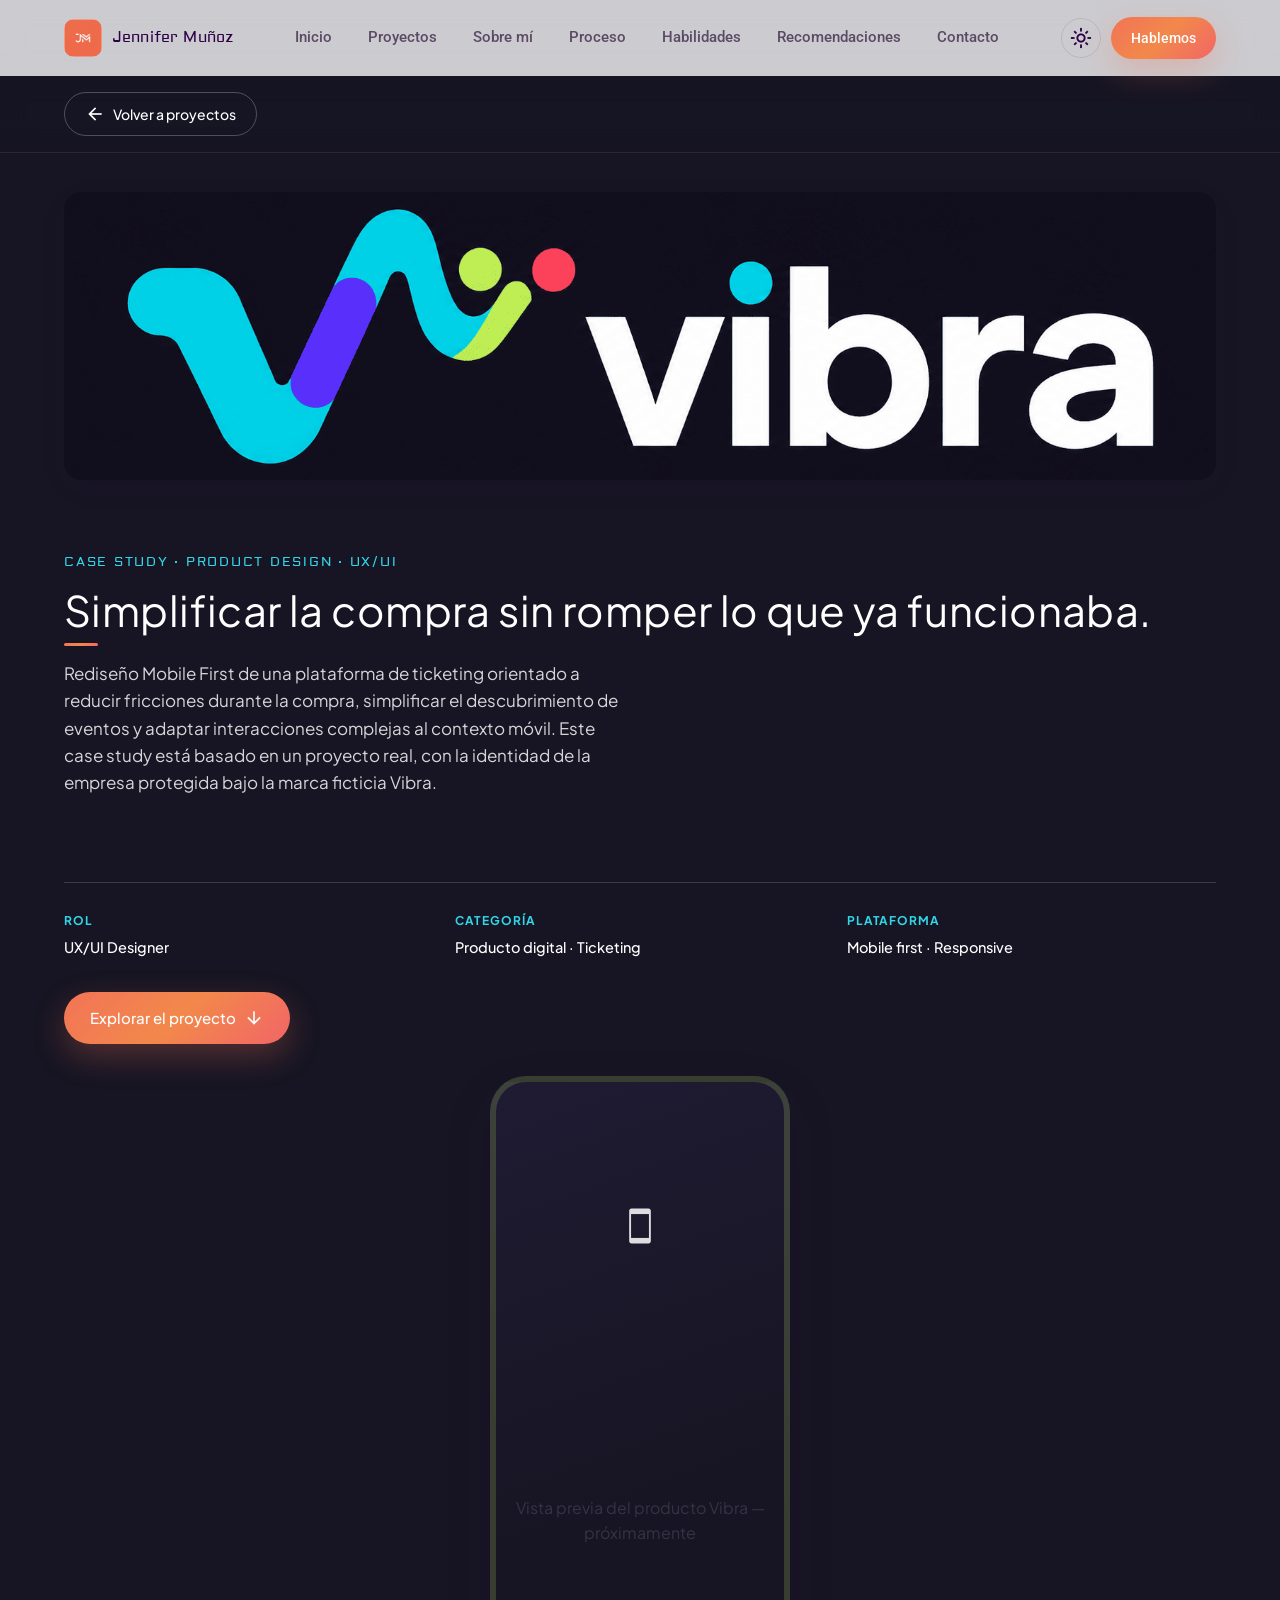
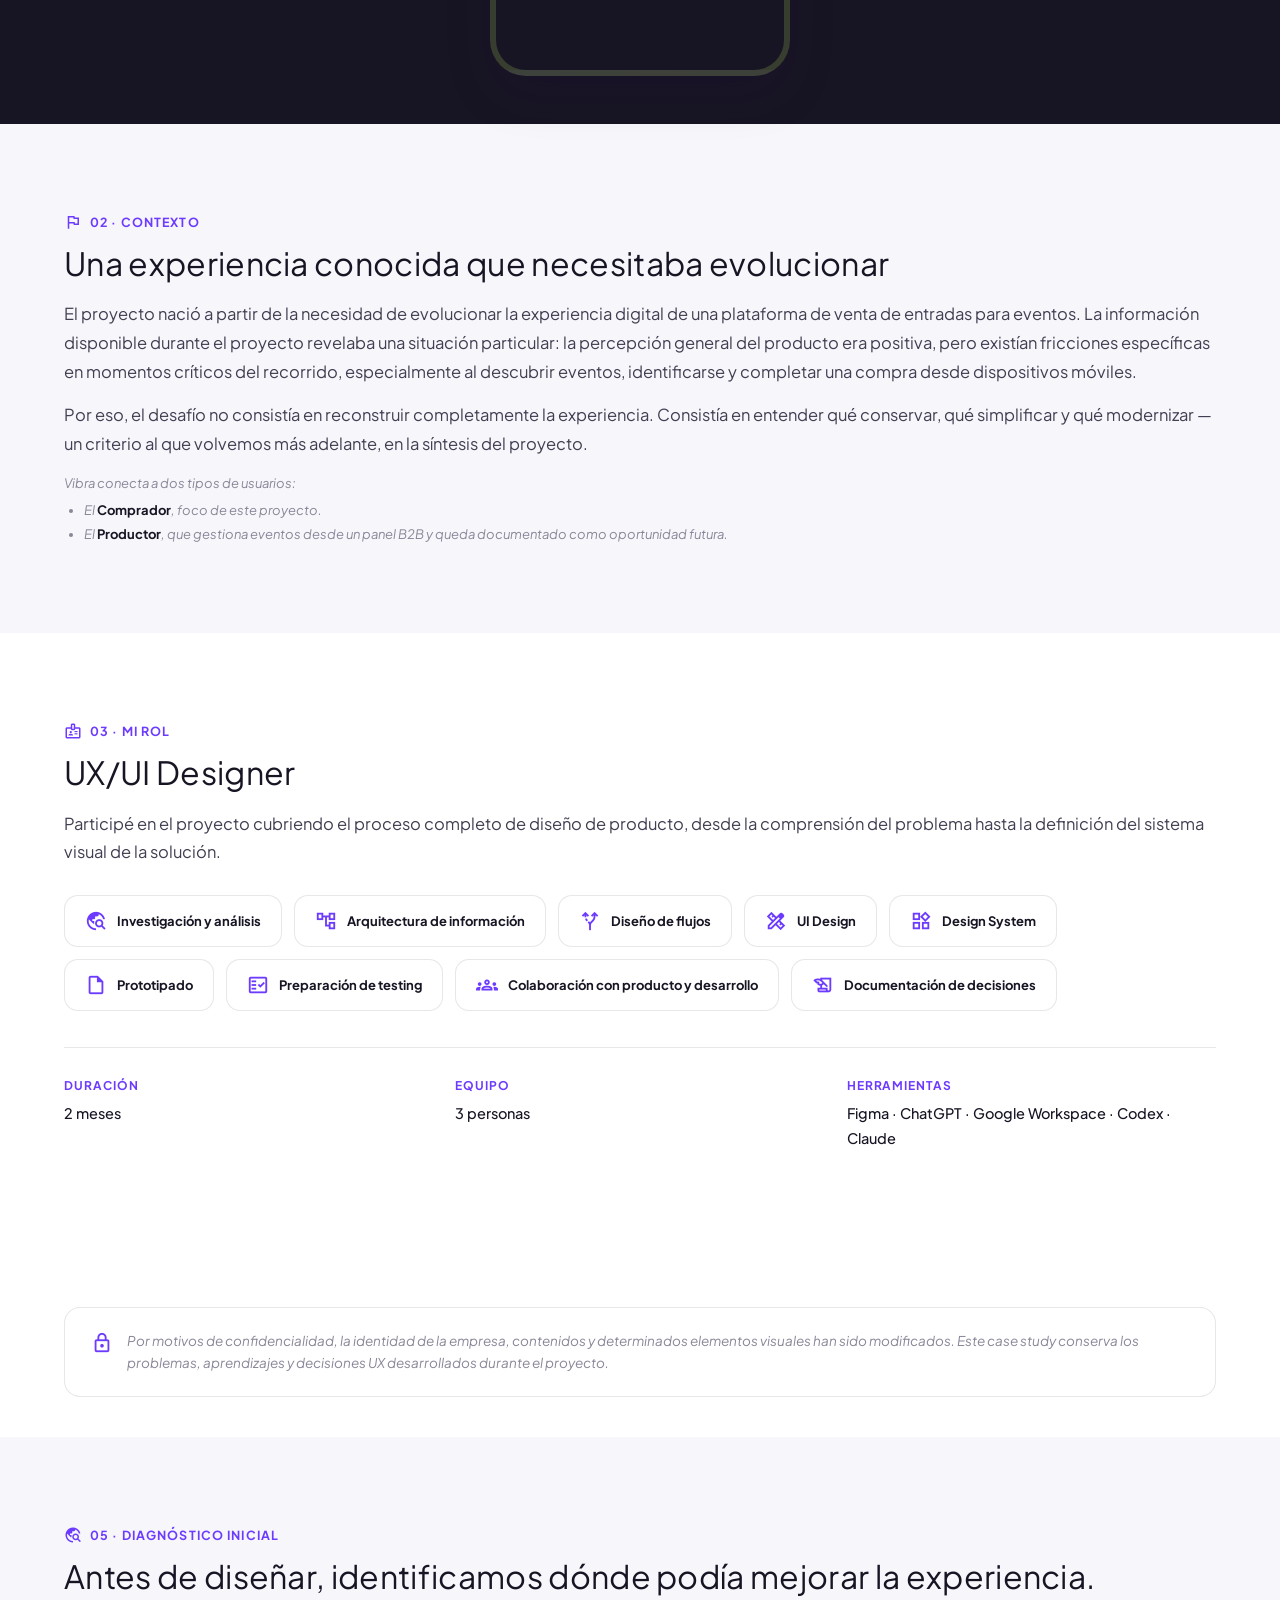
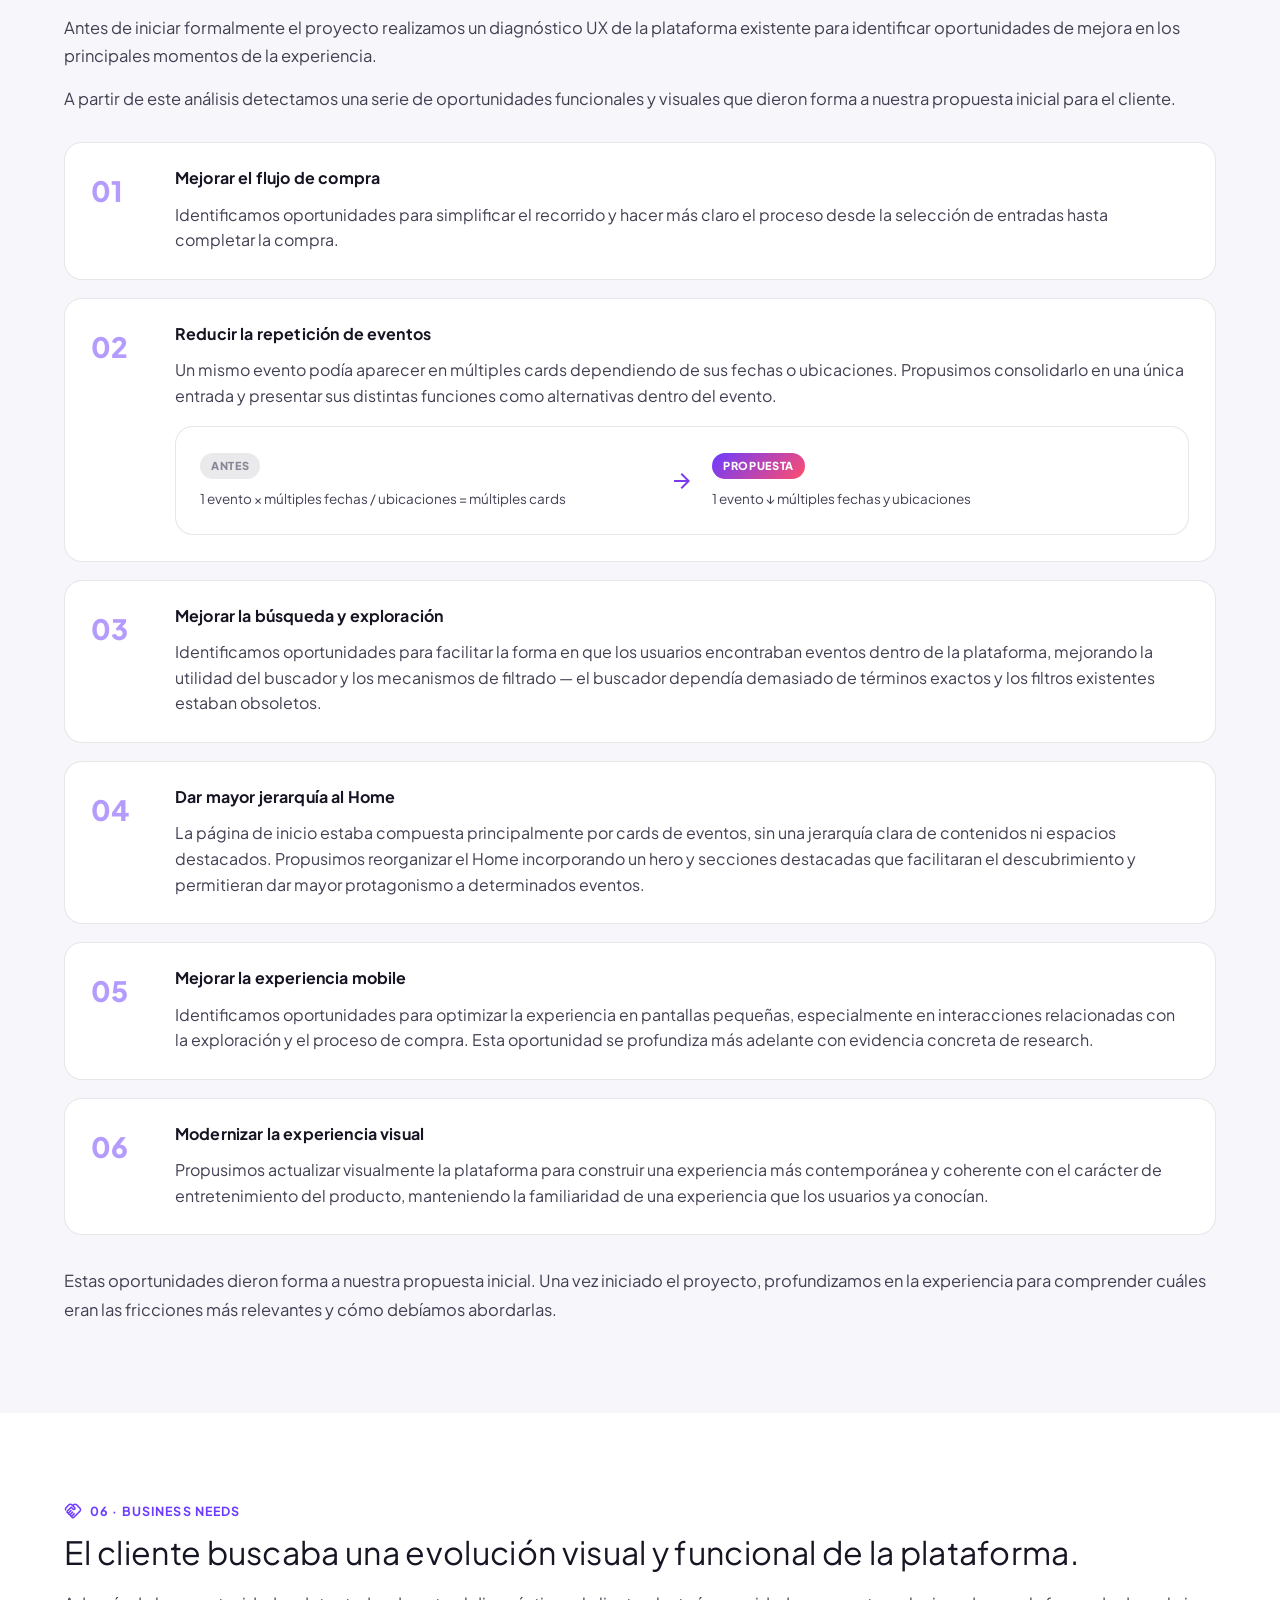
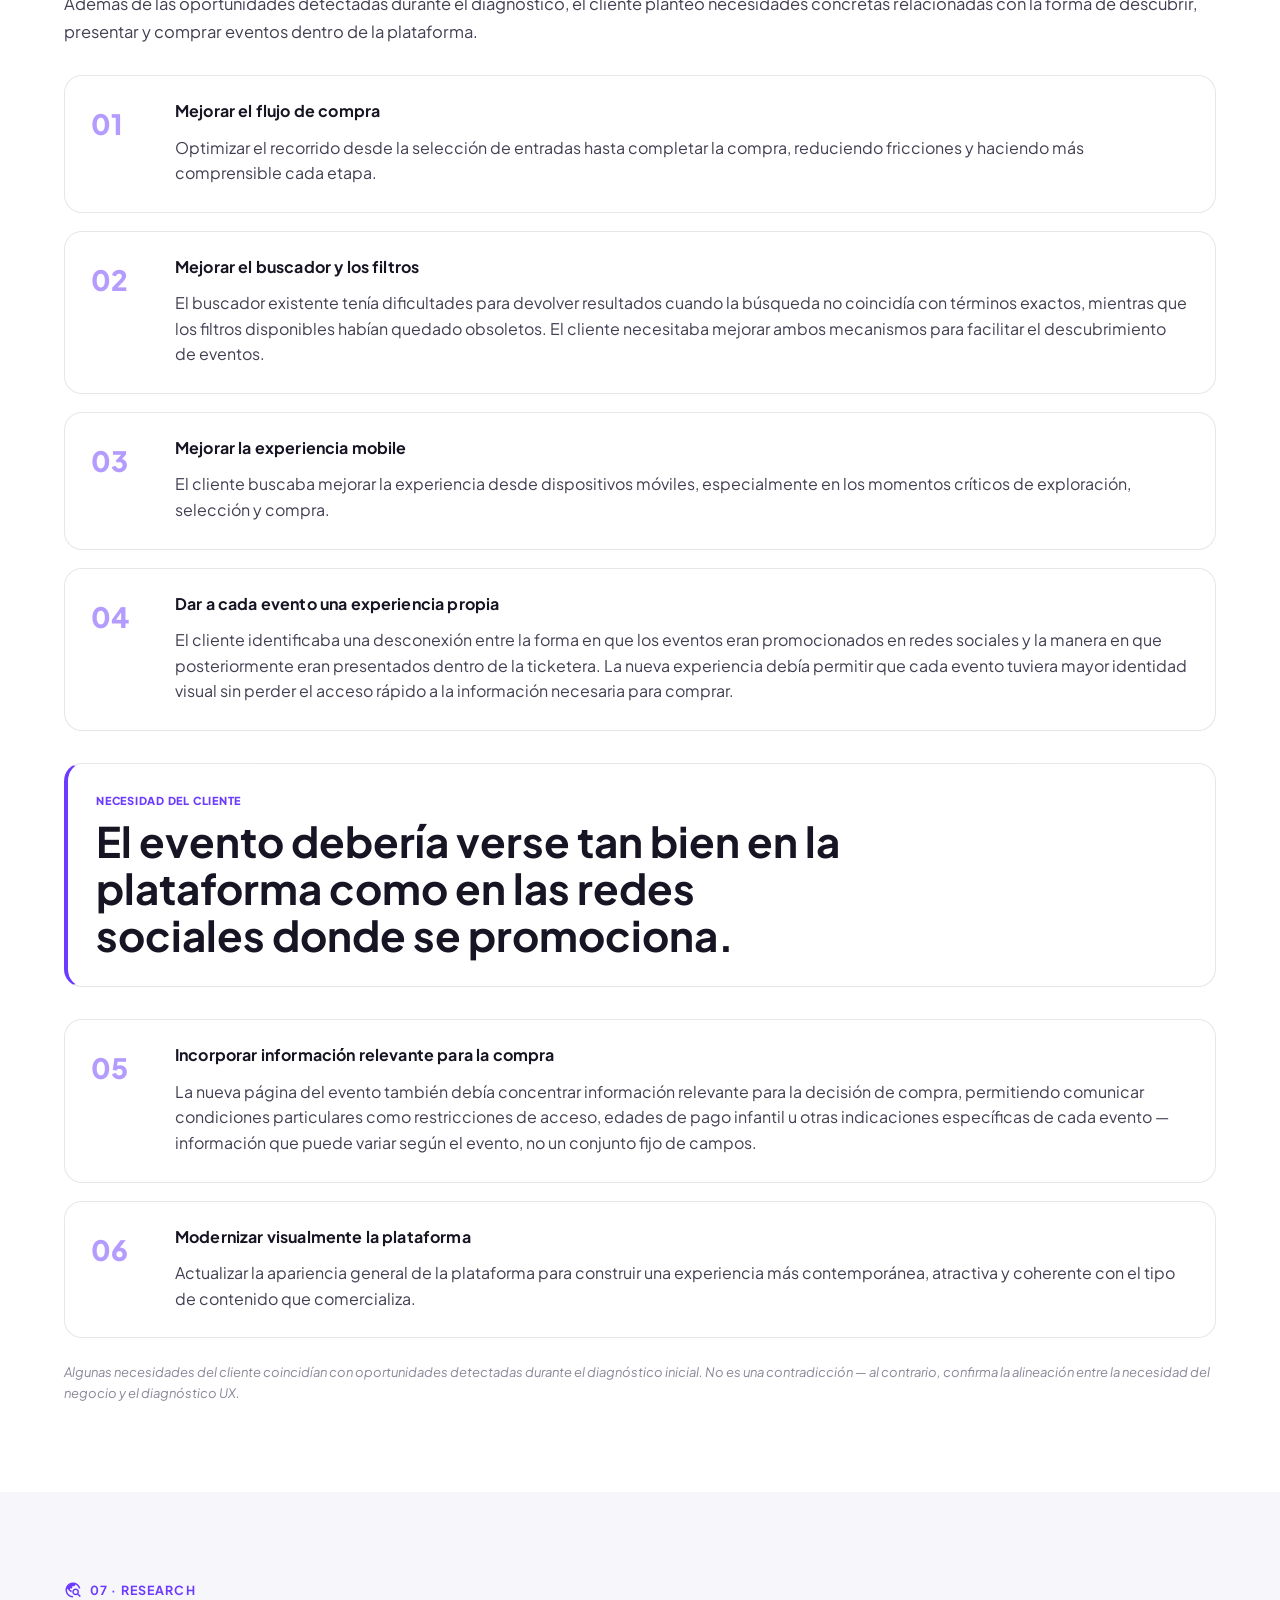
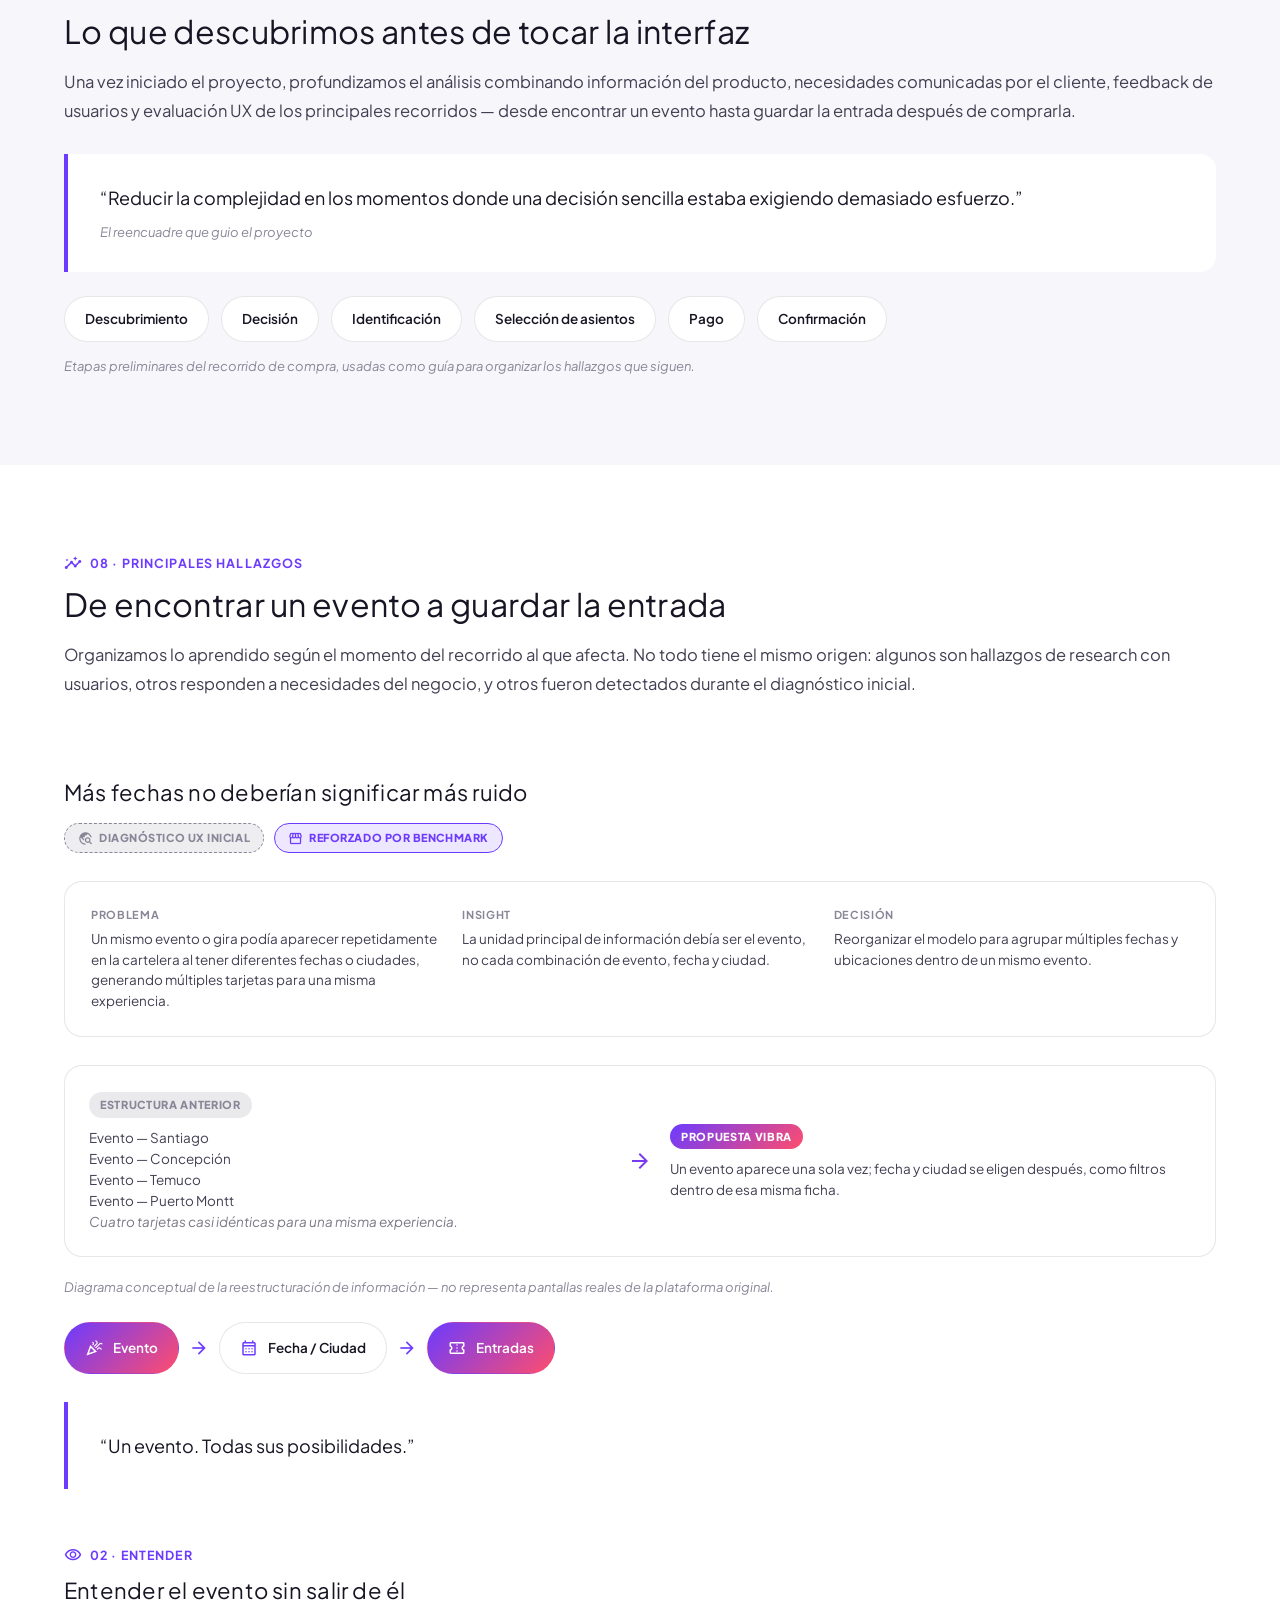
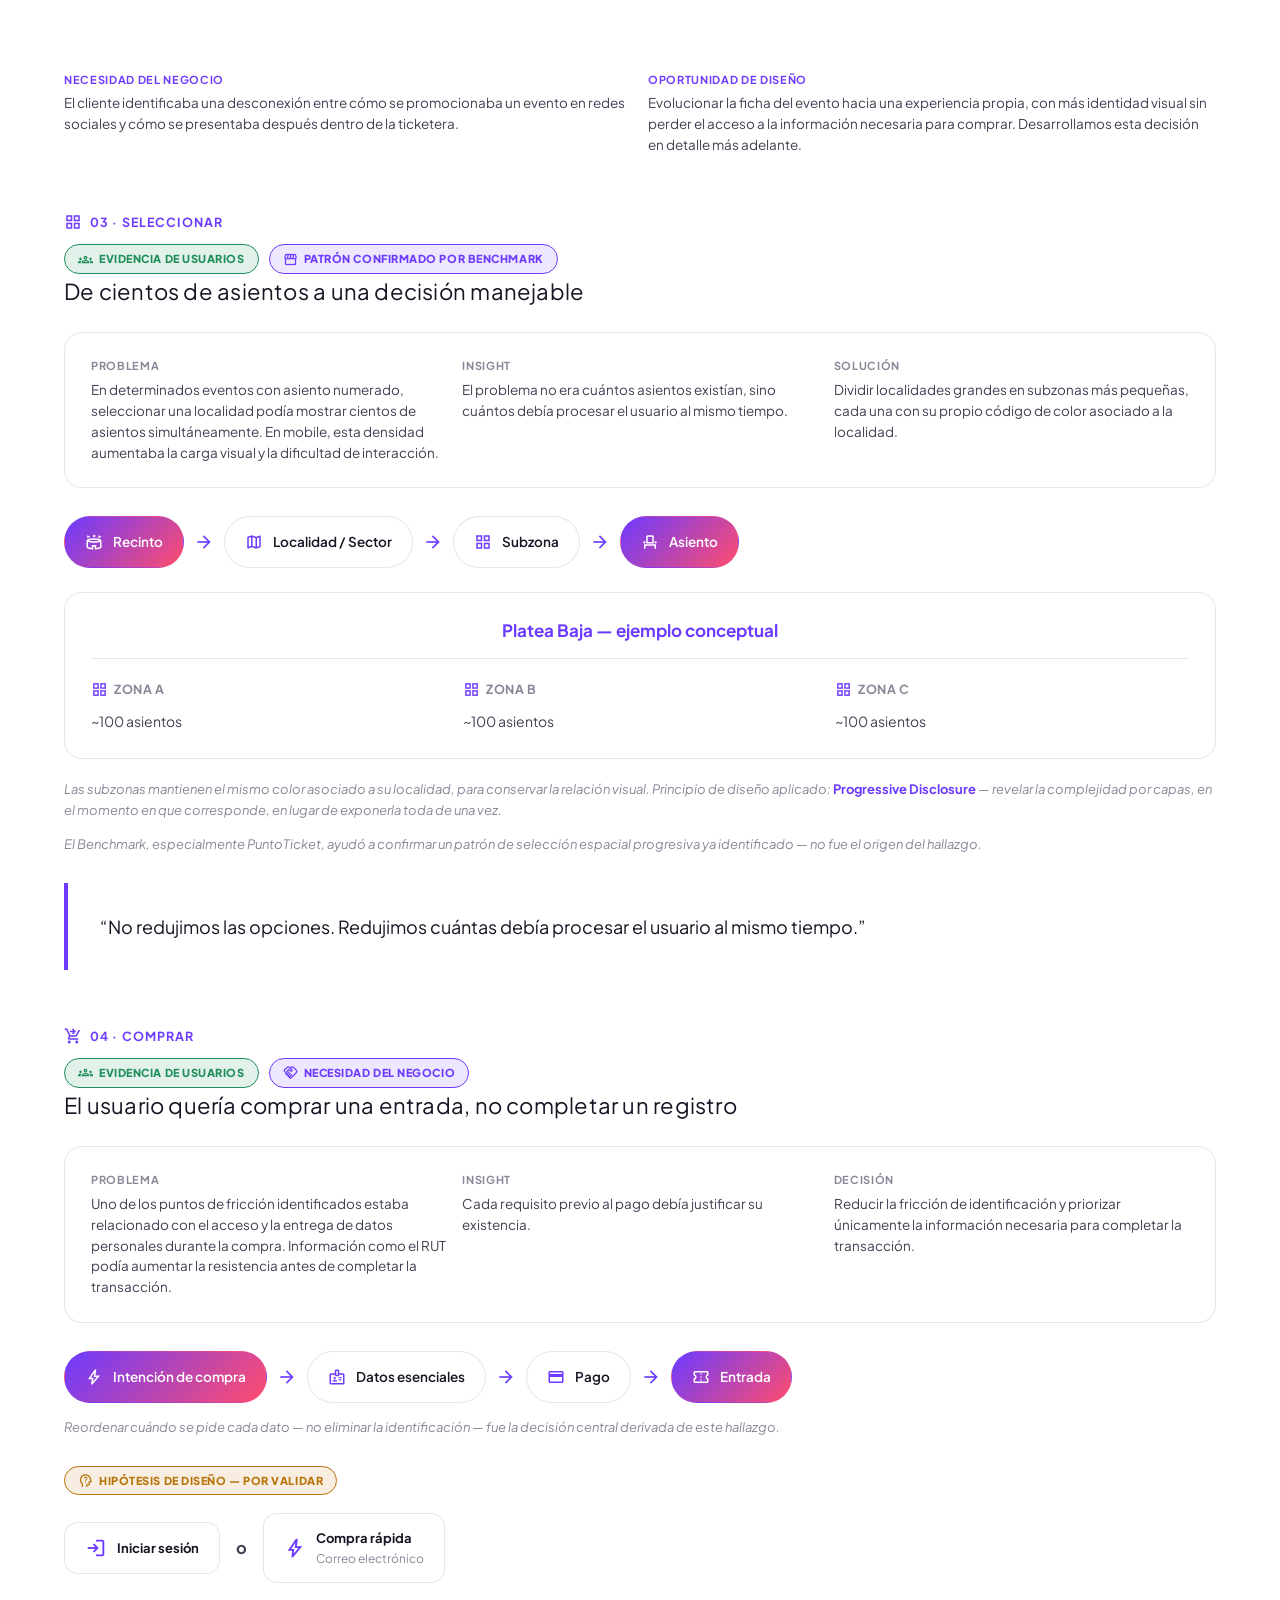
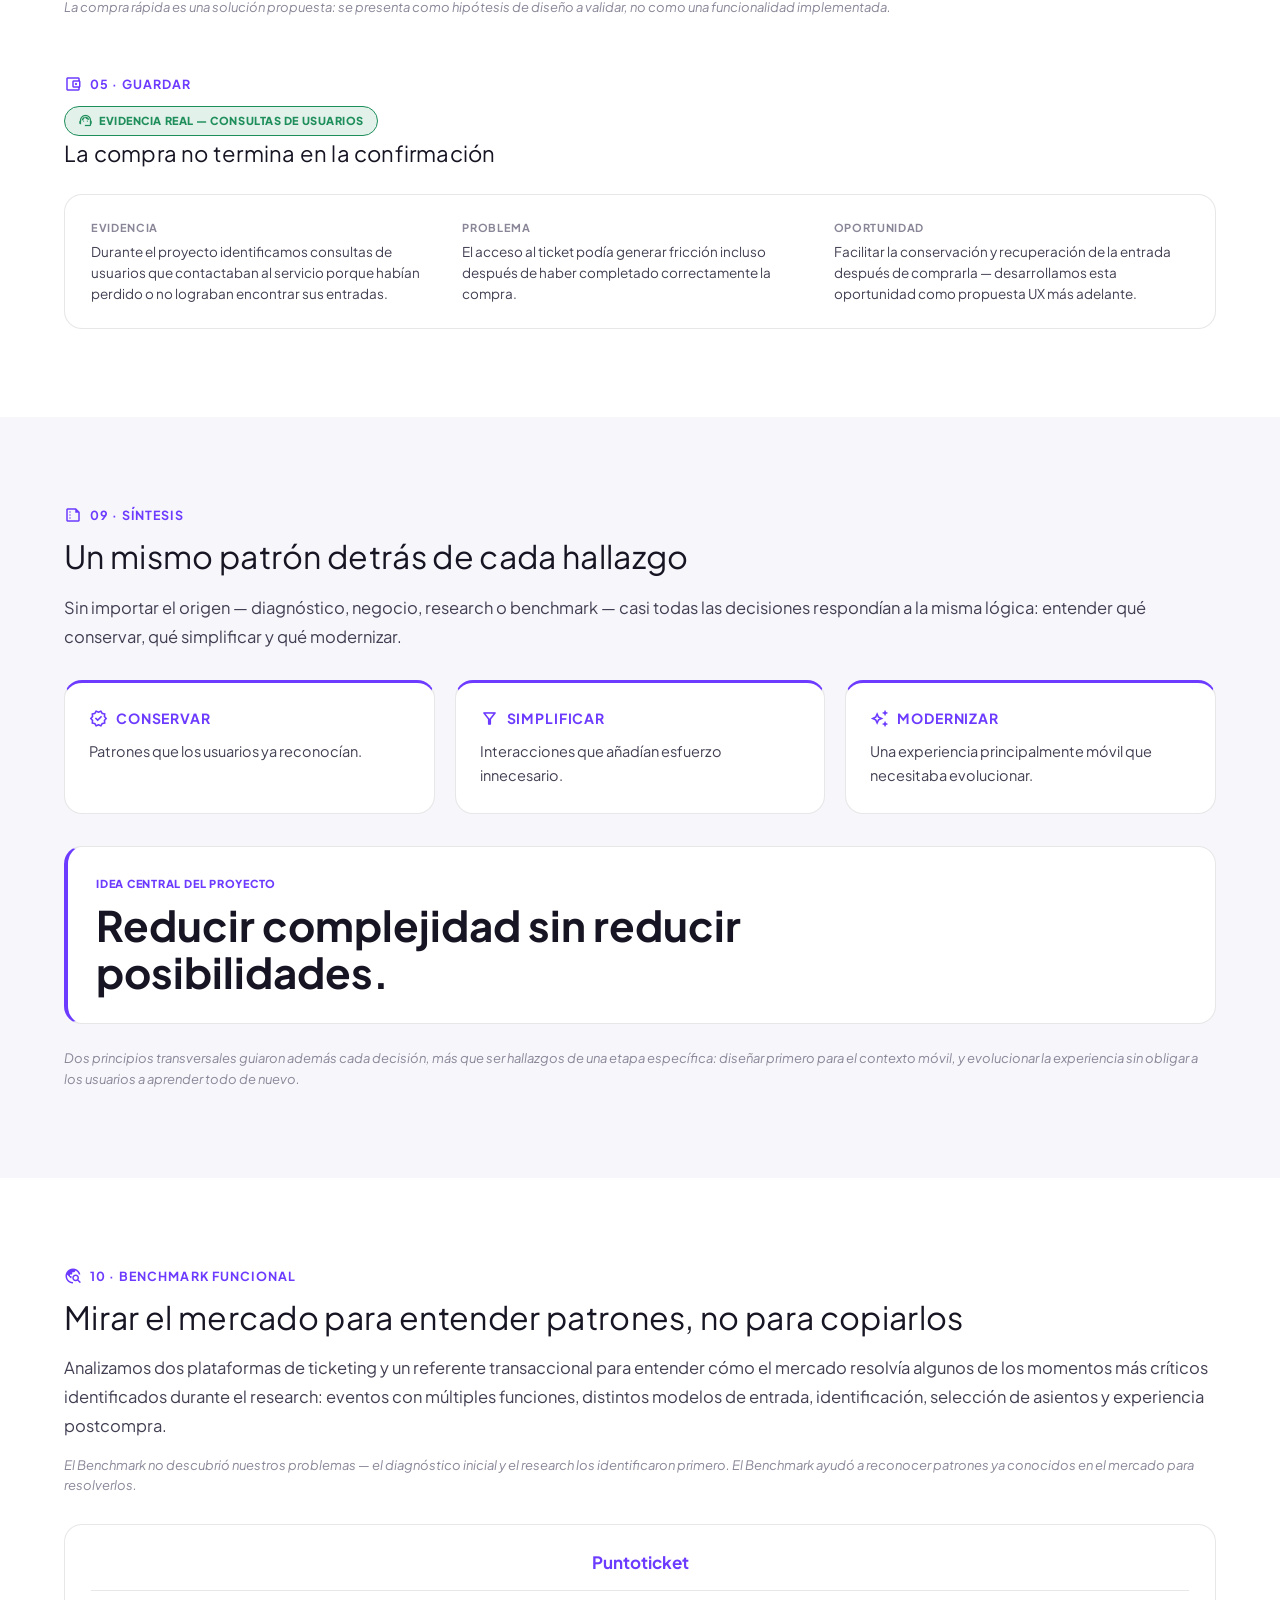
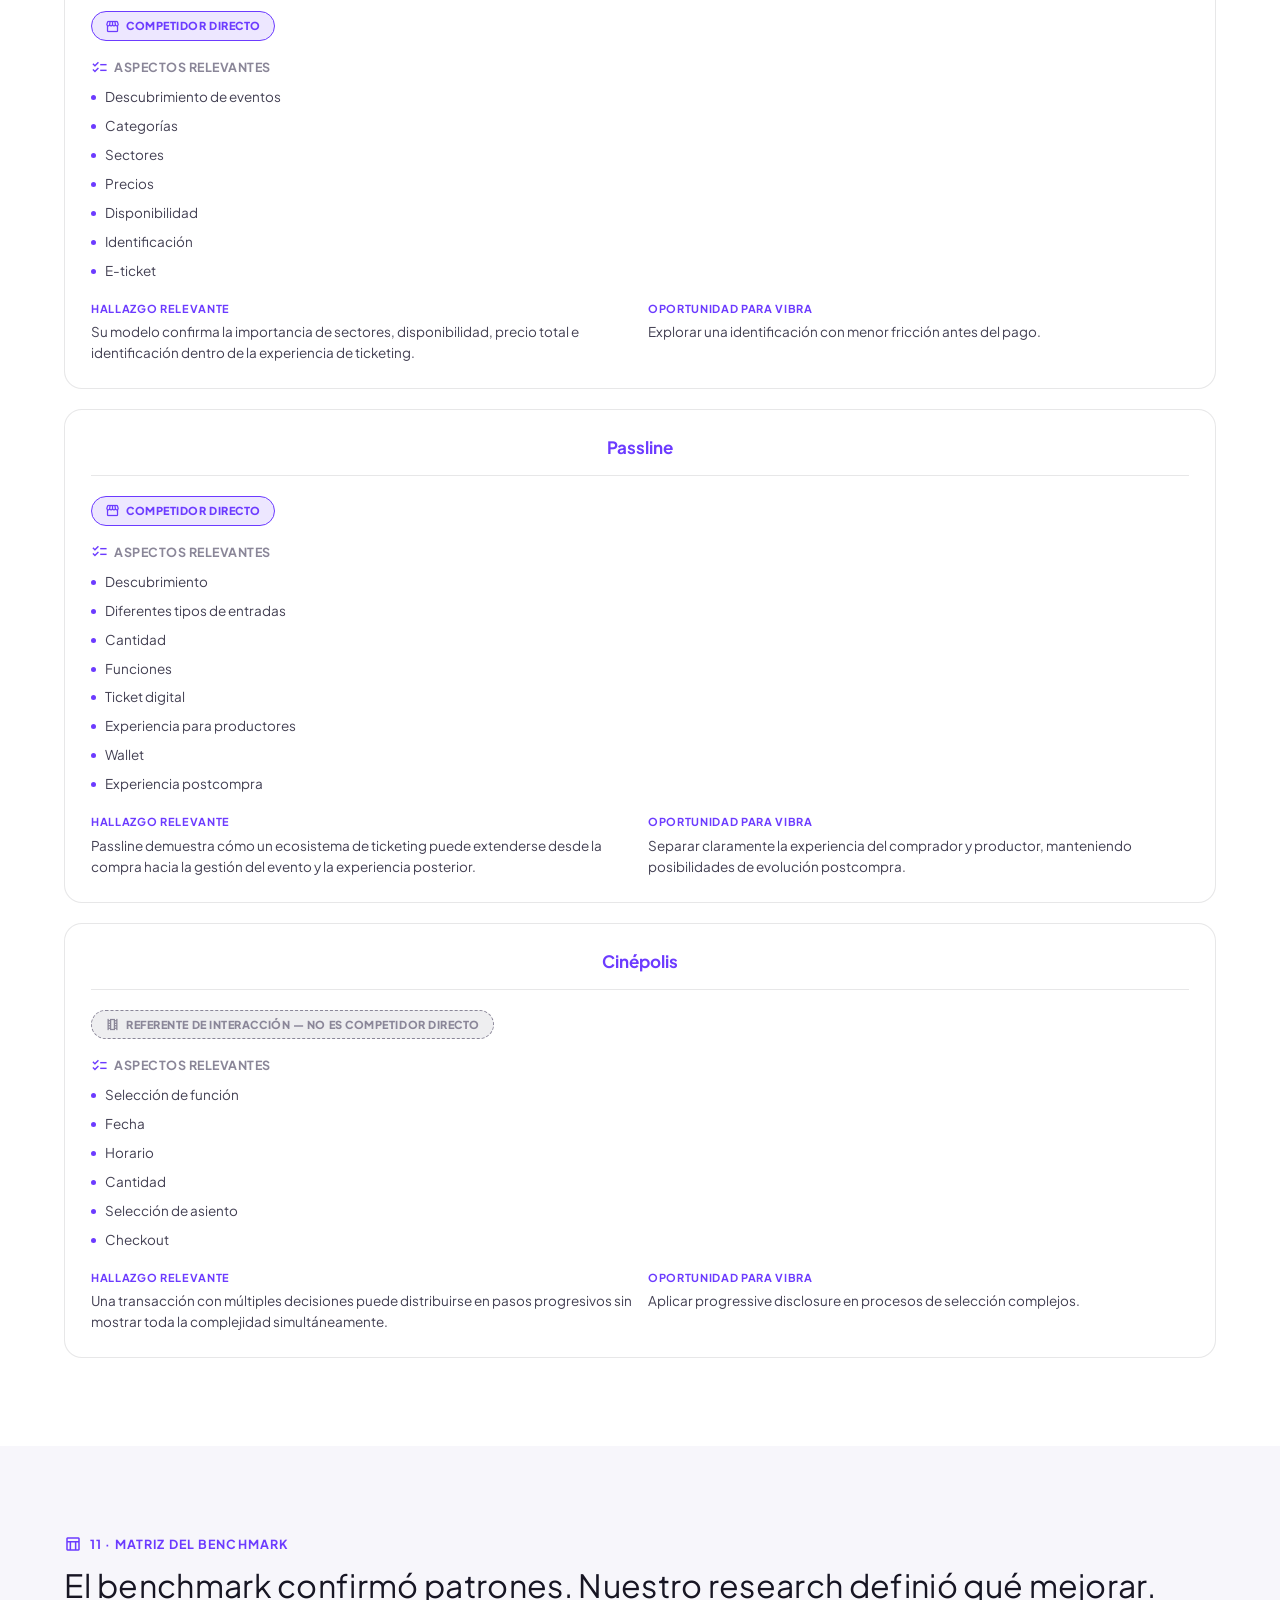
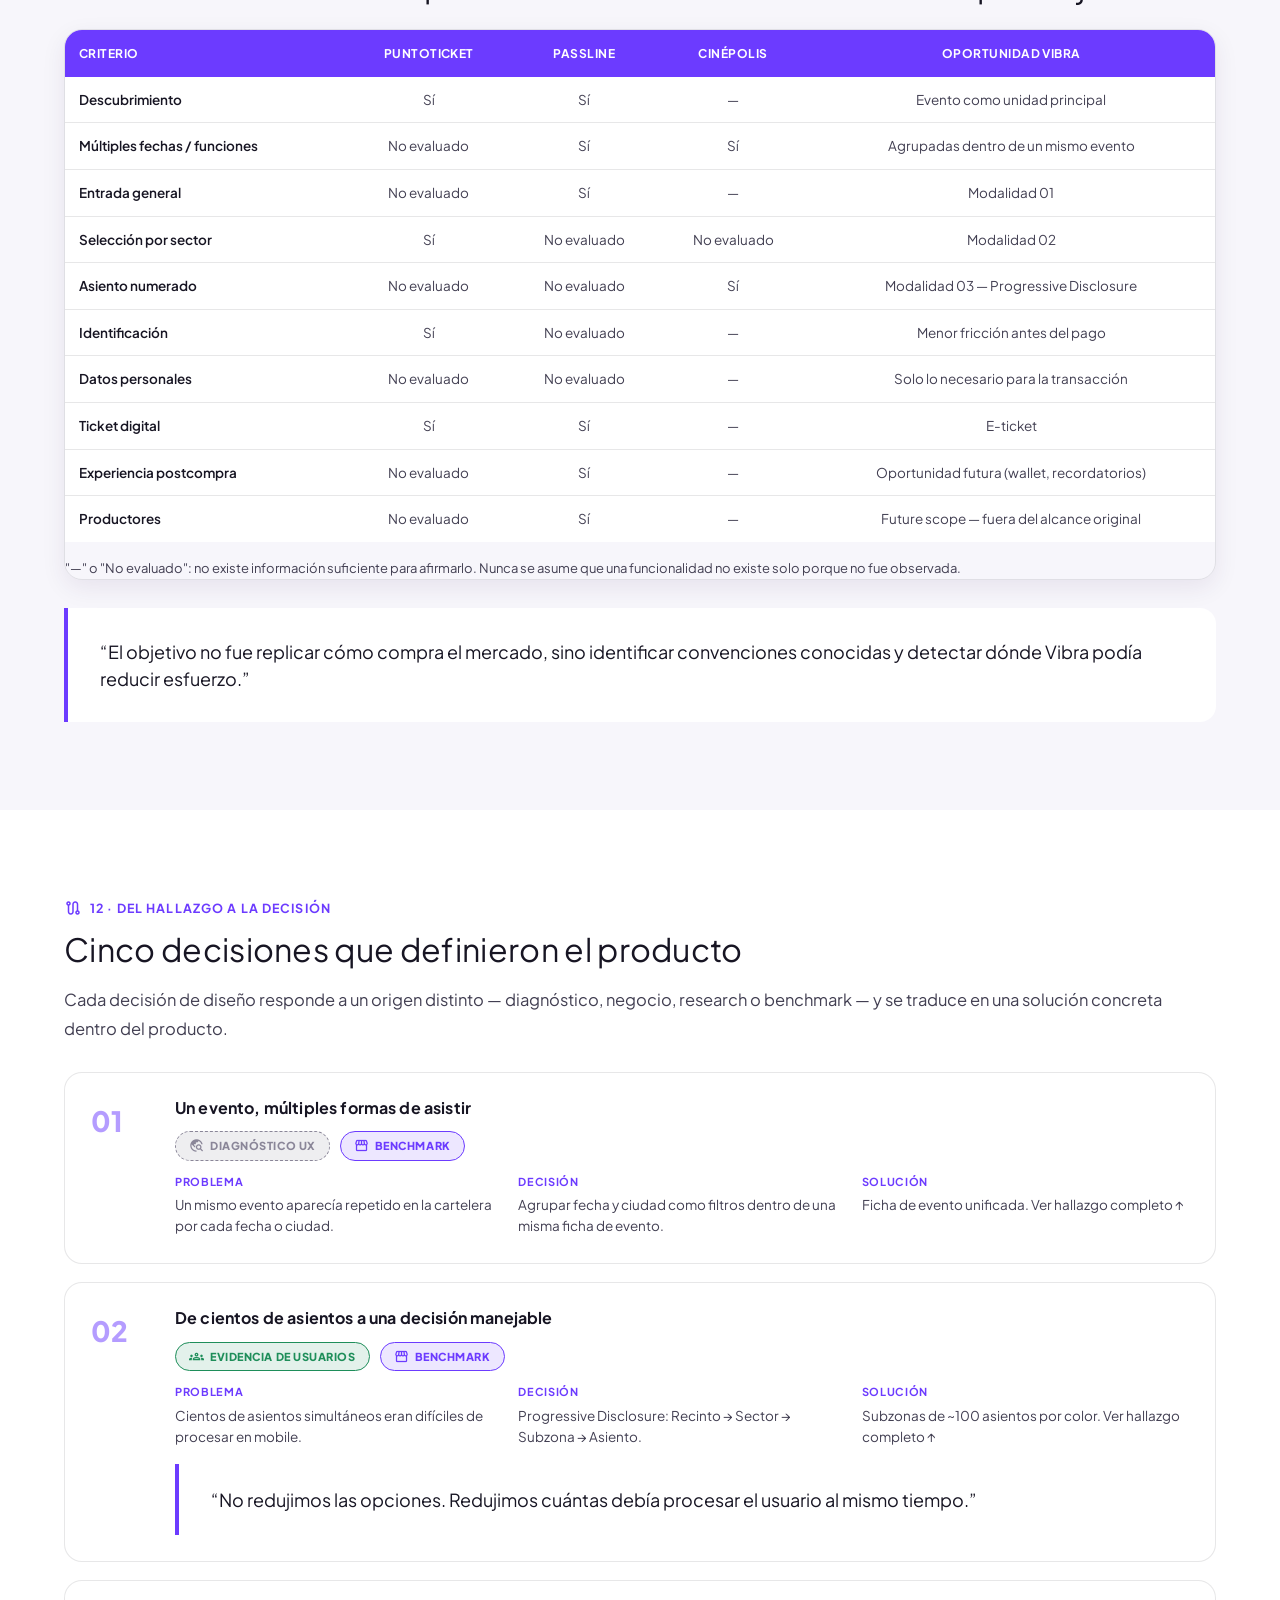
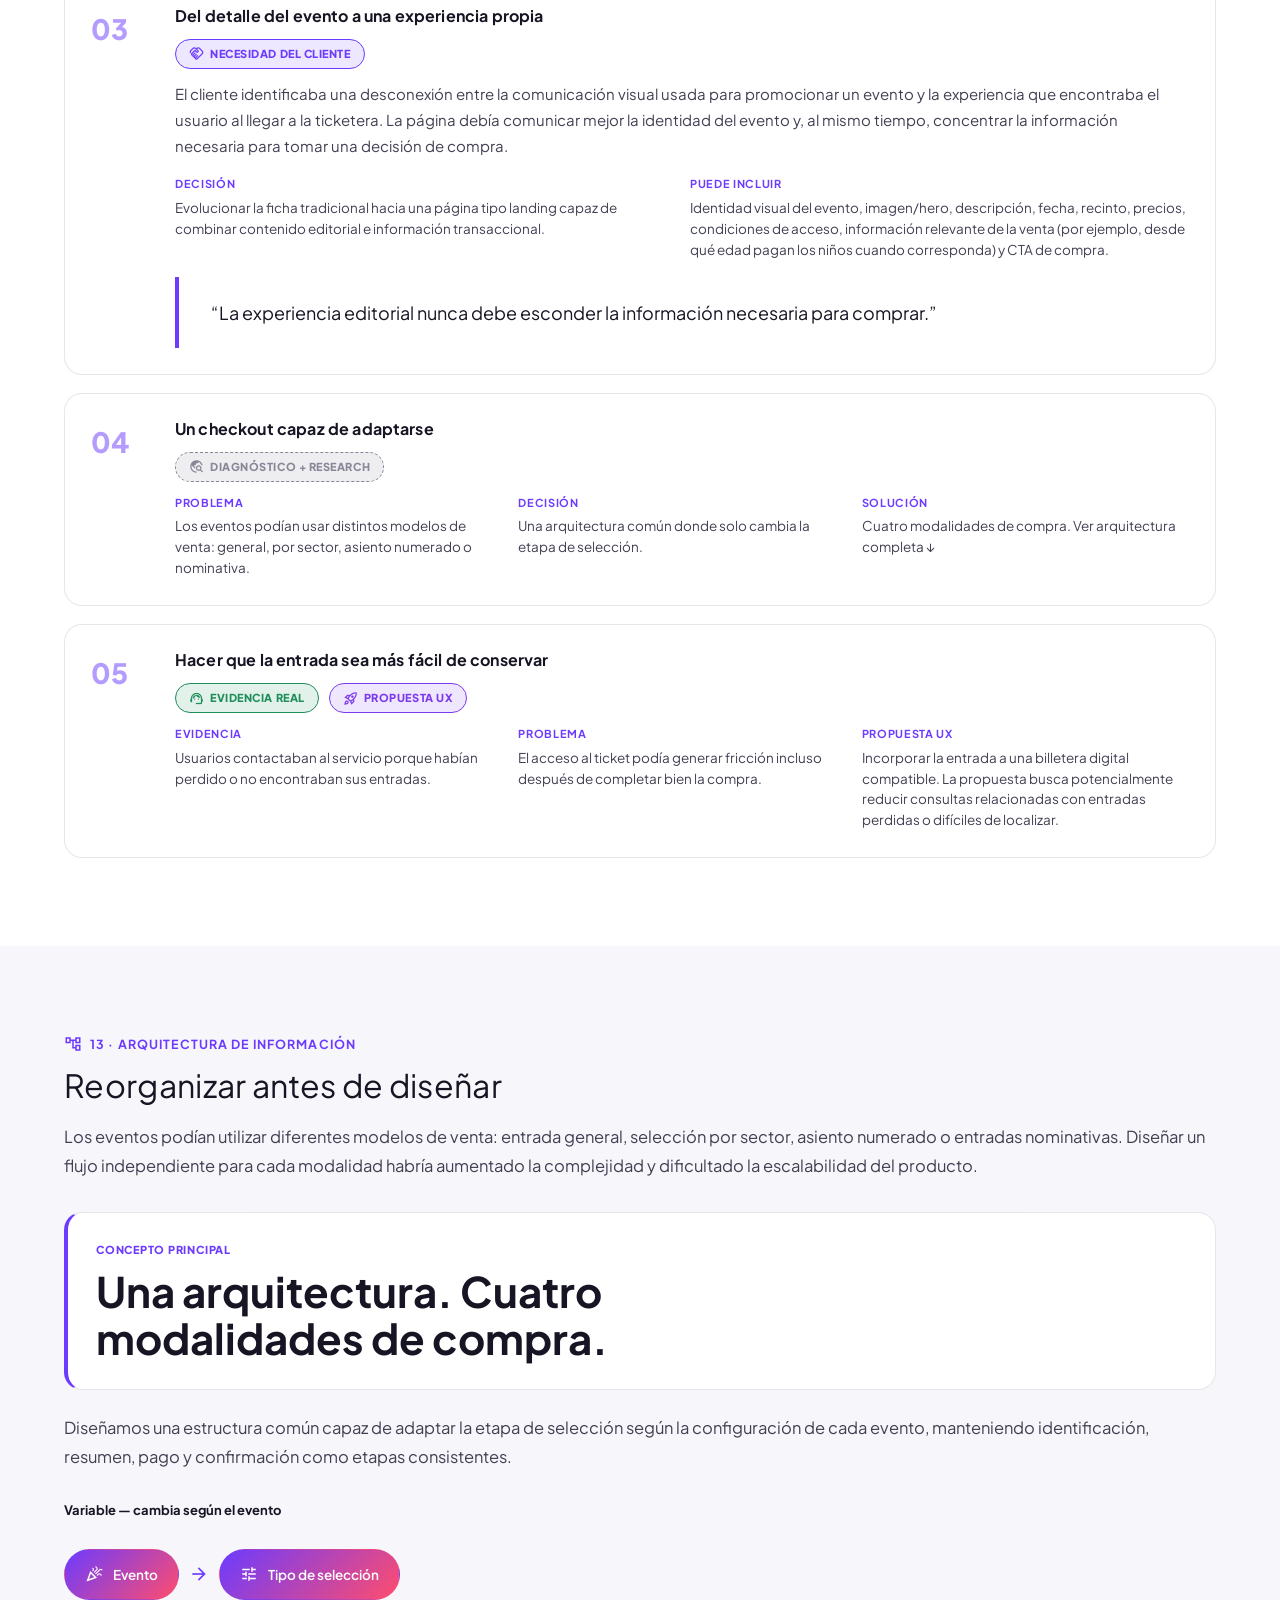
==== commit 2b4021ec: "actualizacion" ====
--- a/proyectos/proyecto-1.html
+++ b/proyectos/proyecto-1.html
@@ -126,7 +126,11 @@
       <p class="pd-lead" data-animate data-animate-delay="1">El proyecto nació a partir de la necesidad de evolucionar la experiencia digital de una plataforma de venta de entradas para eventos. La información disponible durante el proyecto revelaba una situación particular: la percepción general del producto era positiva, pero existían fricciones específicas en momentos críticos del recorrido, especialmente al descubrir eventos, identificarse y completar una compra desde dispositivos móviles.</p>
       <p class="pd-lead" data-animate data-animate-delay="2">Por eso, el desafío no consistía en reconstruir completamente la experiencia. Consistía en entender qué conservar, qué simplificar y qué modernizar — un criterio al que volvemos más adelante, en la síntesis del proyecto.</p>
 
-      <p class="pd-note" data-animate data-animate-delay="3">Vibra conecta a dos tipos de usuarios: el <strong style="color:var(--pd-text-primary); font-style:normal;">Comprador</strong>, foco de este proyecto, y el <strong style="color:var(--pd-text-primary); font-style:normal;">Productor</strong>, que gestiona eventos desde un panel B2B y queda documentado como oportunidad futura.</p>
+      <p class="pd-note" data-animate data-animate-delay="3">Vibra conecta a dos tipos de usuarios:</p>
+      <ul class="pd-note" data-animate data-animate-delay="4" style="margin-top:6px; padding-left:20px; list-style:disc;">
+        <li style="margin-bottom:4px;">El <strong style="color:var(--pd-text-primary); font-style:normal;">Comprador</strong>, foco de este proyecto.</li>
+        <li>El <strong style="color:var(--pd-text-primary); font-style:normal;">Productor</strong>, que gestiona eventos desde un panel B2B y queda documentado como oportunidad futura.</li>
+      </ul>
     </div>
   </section>
 
@@ -150,11 +154,10 @@
       </div>
 
       <div class="project-detail__meta" style="grid-template-columns:repeat(3,minmax(0,1fr)); margin-top:36px;" data-animate data-animate-delay="3">
-        <div class="is-pending"><strong>Duración</strong><span>Por precisar</span></div>
-        <div class="is-pending"><strong>Equipo</strong><span>Por precisar</span></div>
-        <div class="is-pending"><strong>Herramientas</strong><span>Por precisar</span></div>
-      </div>
-      <p class="pd-note">Estos tres campos quedan marcados como pendientes de forma intencional — se completarán con datos reales sin inventar cifras ni conformaciones de equipo.</p>
+        <div><strong>Duración</strong><span>2 meses</span></div>
+        <div><strong>Equipo</strong><span>3 personas</span></div>
+        <div><strong>Herramientas</strong><span>Figma · ChatGPT · Google Workspace · Codex · Claude</span></div>
+      </div>
     </div>
   </section>
 
@@ -740,7 +743,7 @@
       <div class="vibra-ia-diagram" data-animate data-animate-delay="5">
         <img src="../assets/img/proyecto-1-arquitectura.png" alt="Arquitectura de información completa de Vibra: navegación, categorías y jerarquía de contenidos">
       </div>
-      <p class="pd-note" data-animate data-animate-delay="6">El panel de Productores (en gris) representa una oportunidad de evolución futura del producto — ver sección 21, Evolución del producto — pero queda fuera del alcance de este case study en su etapa actual.</p>
+      <p class="pd-note" data-animate data-animate-delay="6">El panel de Productores (en gris) representa una oportunidad de evolución futura del producto — ver sección 21, Evolución del producto — pero queda fuera del alcance de este case study en su etapa actual. — Figjam</p>
     </div>
   </section>
 
--- a/css/style.css
+++ b/css/style.css
@@ -634,6 +634,61 @@
   margin-bottom: 4px;
 }
 .cert-modal__list span { font-size: 13.5px; color: var(--color-text-secondary); }
+
+/* Tarjeta destacada: certificación de carrera (agrupa varios cursos) */
+.cert-modal__career {
+  display: flex;
+  gap: 14px;
+  padding: 18px !important;
+  border: 1px solid transparent;
+  border-radius: 16px;
+  background:
+    linear-gradient(var(--color-surface), var(--color-surface)) padding-box,
+    var(--gradient-accent) border-box;
+}
+.cert-modal__career-icon {
+  flex-shrink: 0;
+  width: 40px;
+  height: 40px;
+  display: grid;
+  place-items: center;
+  border-radius: 50%;
+  background: var(--gradient-accent);
+  color: #fff;
+  font-size: 22px;
+}
+.cert-modal__career-tag {
+  display: inline-block;
+  font-size: 11px;
+  font-weight: 700;
+  letter-spacing: 0.04em;
+  text-transform: uppercase;
+  color: var(--color-secondary);
+  margin-bottom: 4px;
+}
+.cert-modal__career-includes {
+  list-style: none;
+  margin: 12px 0 0;
+  padding: 12px 0 0;
+  border-top: 1px dashed var(--color-border);
+  display: flex;
+  flex-direction: column;
+  gap: 6px;
+}
+.cert-modal__career-includes li {
+  display: flex;
+  align-items: center;
+  gap: 6px;
+  font-size: 13px;
+  color: var(--color-text-body);
+  padding: 0;
+  border: none;
+}
+.cert-modal__career-includes .material-symbols-outlined {
+  font-size: 15px;
+  color: var(--color-secondary);
+}
+.cert-modal__career-includes em { font-style: normal; color: var(--color-text-secondary); }
 
 /* ---------- 8. PROYECTOS ---------- */
 .projects { background: var(--color-bg-alt); }
--- a/css/proyecto-1-theme.css
+++ b/css/proyecto-1-theme.css
@@ -141,6 +141,17 @@
   border-radius: 18px;
   overflow: hidden;
   box-shadow: var(--shadow-md);
+  /* Fondo propio del marco = el mismo color (muestreado con cuentagotas) que
+     el fondo del propio archivo proyecto-1-identidad.png (#110F1D) — no el
+     Tinta Noche de marca var(--vibra-noche) = #171523, que es ligeramente
+     distinto. Sin esto, el marco se ve con el color de fondo de la sección
+     (Tinta Noche) y el logo (object-fit:contain) deja franjas de letterbox
+     con SU propio fondo, casi idéntico pero no igual: en desktop (marco 4/1,
+     poco letterbox) la diferencia es casi imperceptible, pero en mobile
+     (marco 1/1, mucho más letterbox arriba/abajo del logo) el desajuste se
+     nota como "dos colores" en vez de una sola pieza. Mismo criterio ya
+     aplicado en la tarjeta de Vibra de index.html (ver css/style.css). */
+  background: #110F1D;
   /* Mismo tamaño de marco que el hero-image de Medical 360
      (.project-hero__media--responsive: 4/1 en desktop, 1/1 en mobile), para
      mantener armonía visual entre proyectos aunque el contenido sea
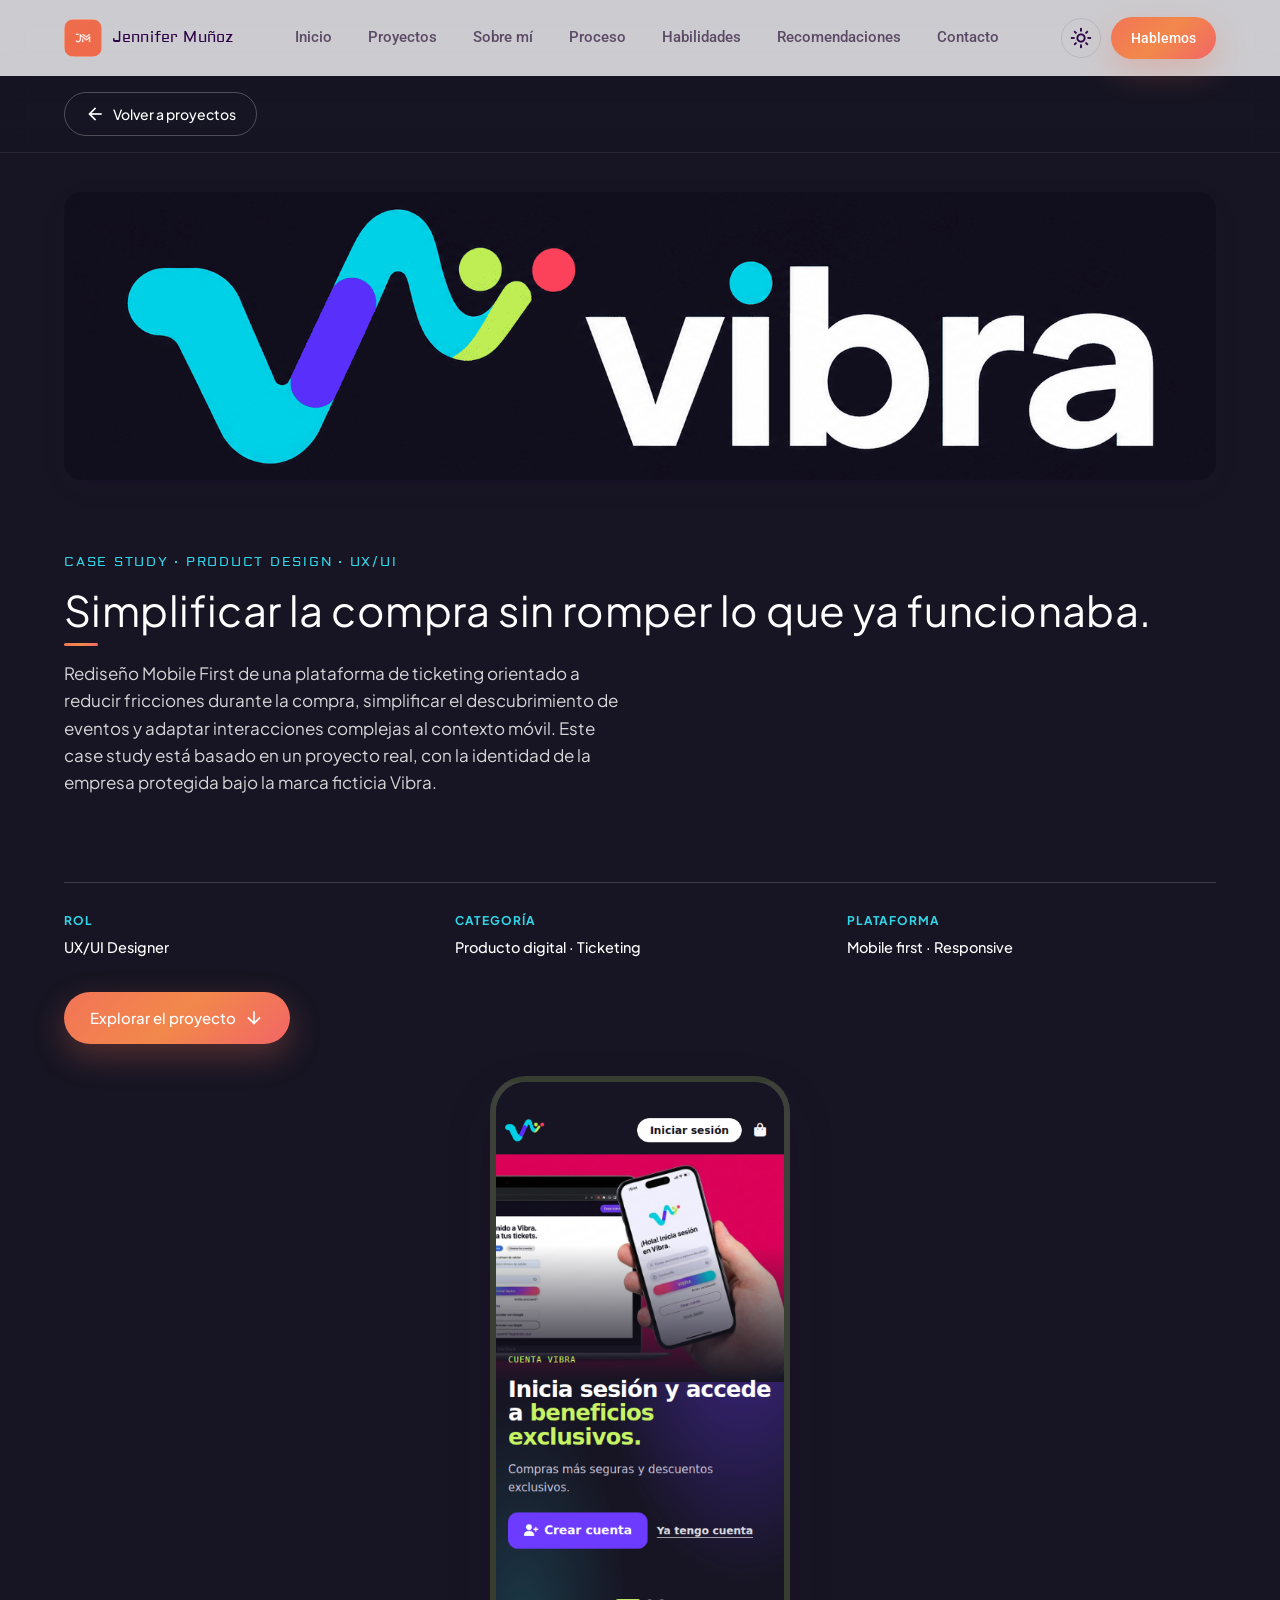
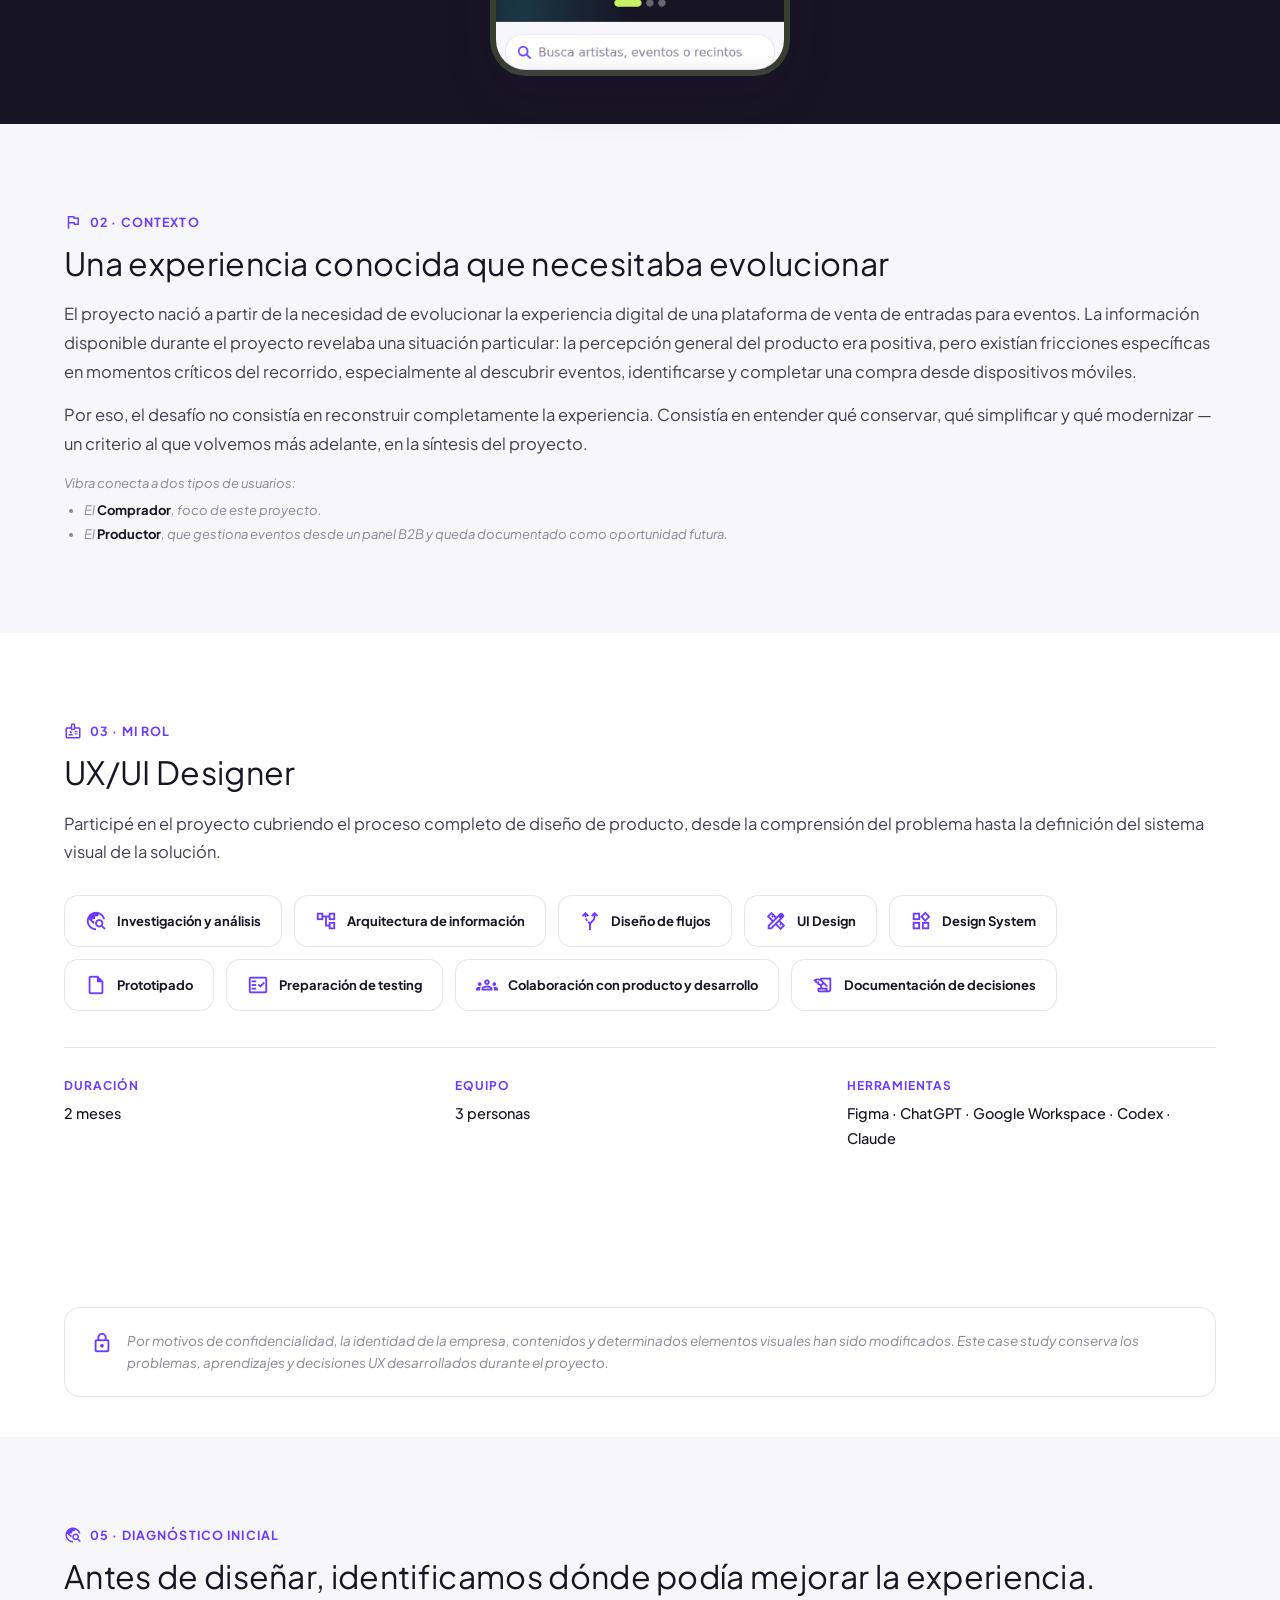
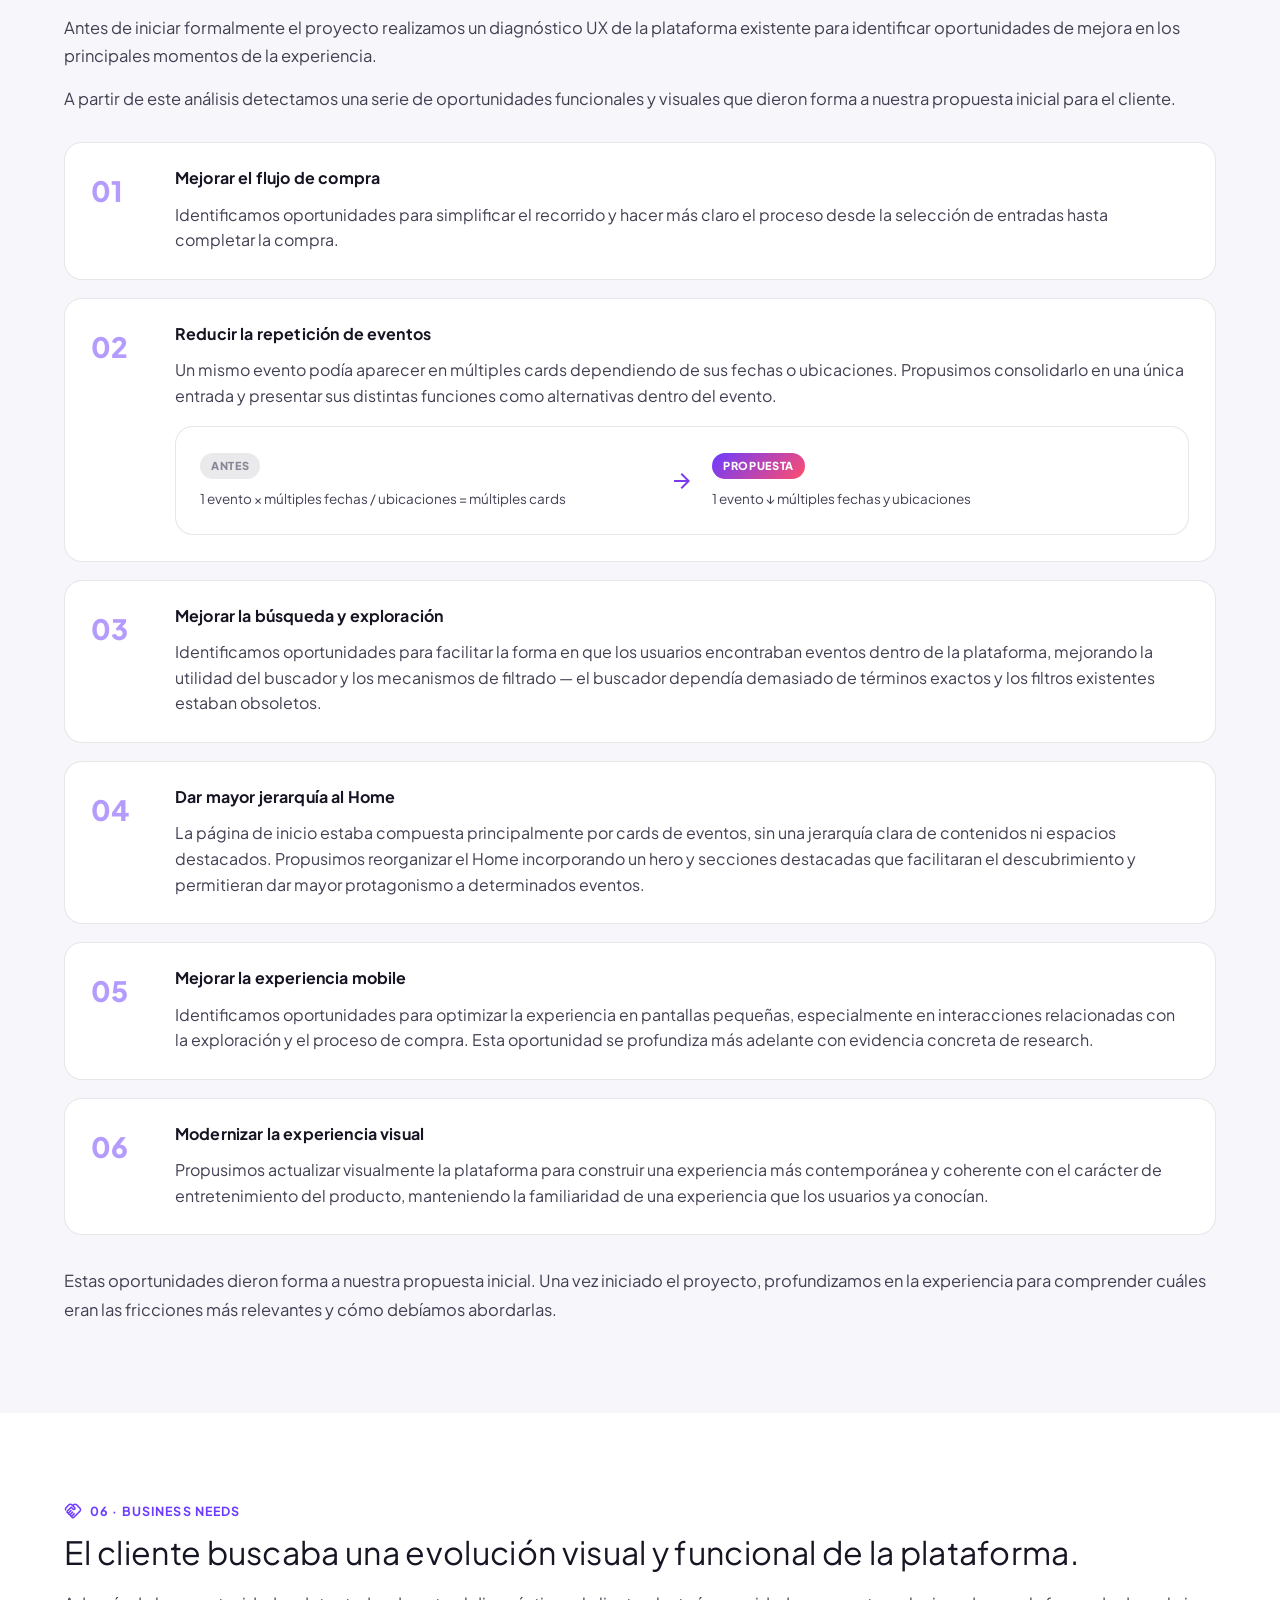
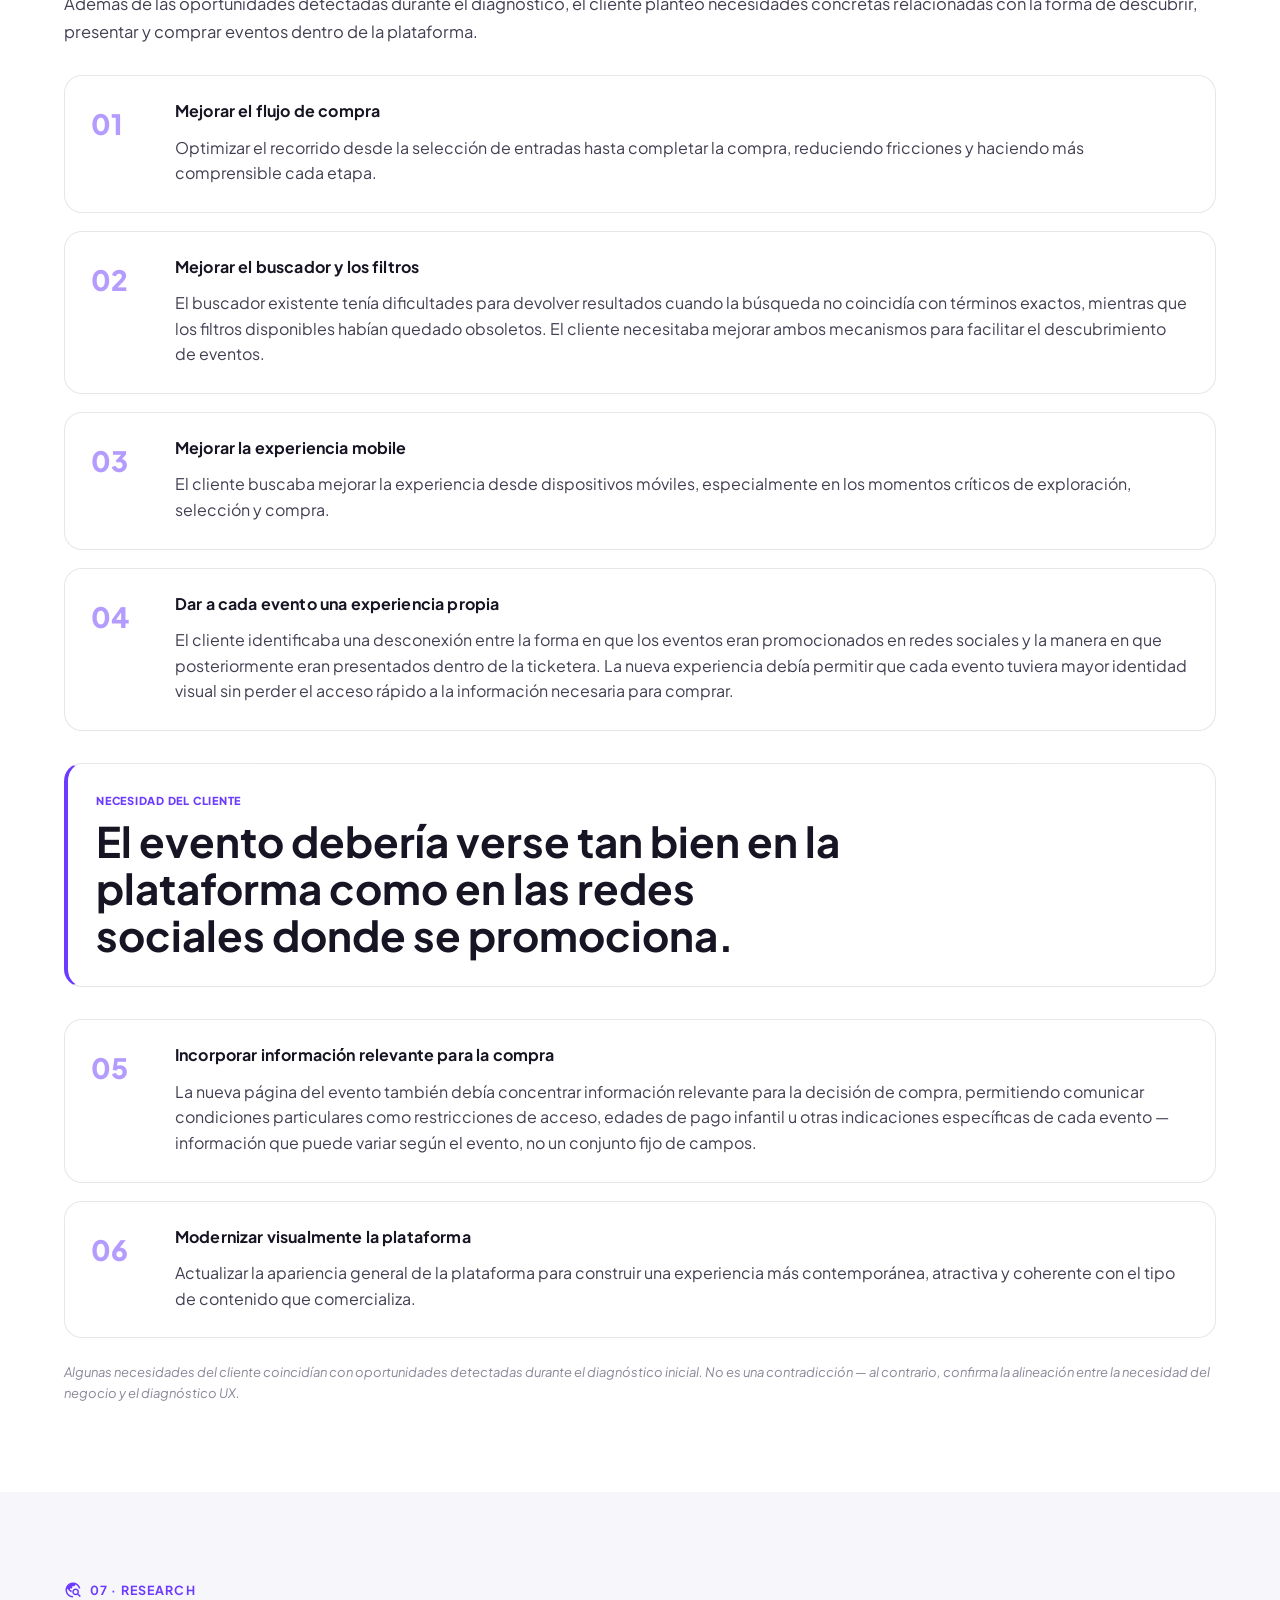
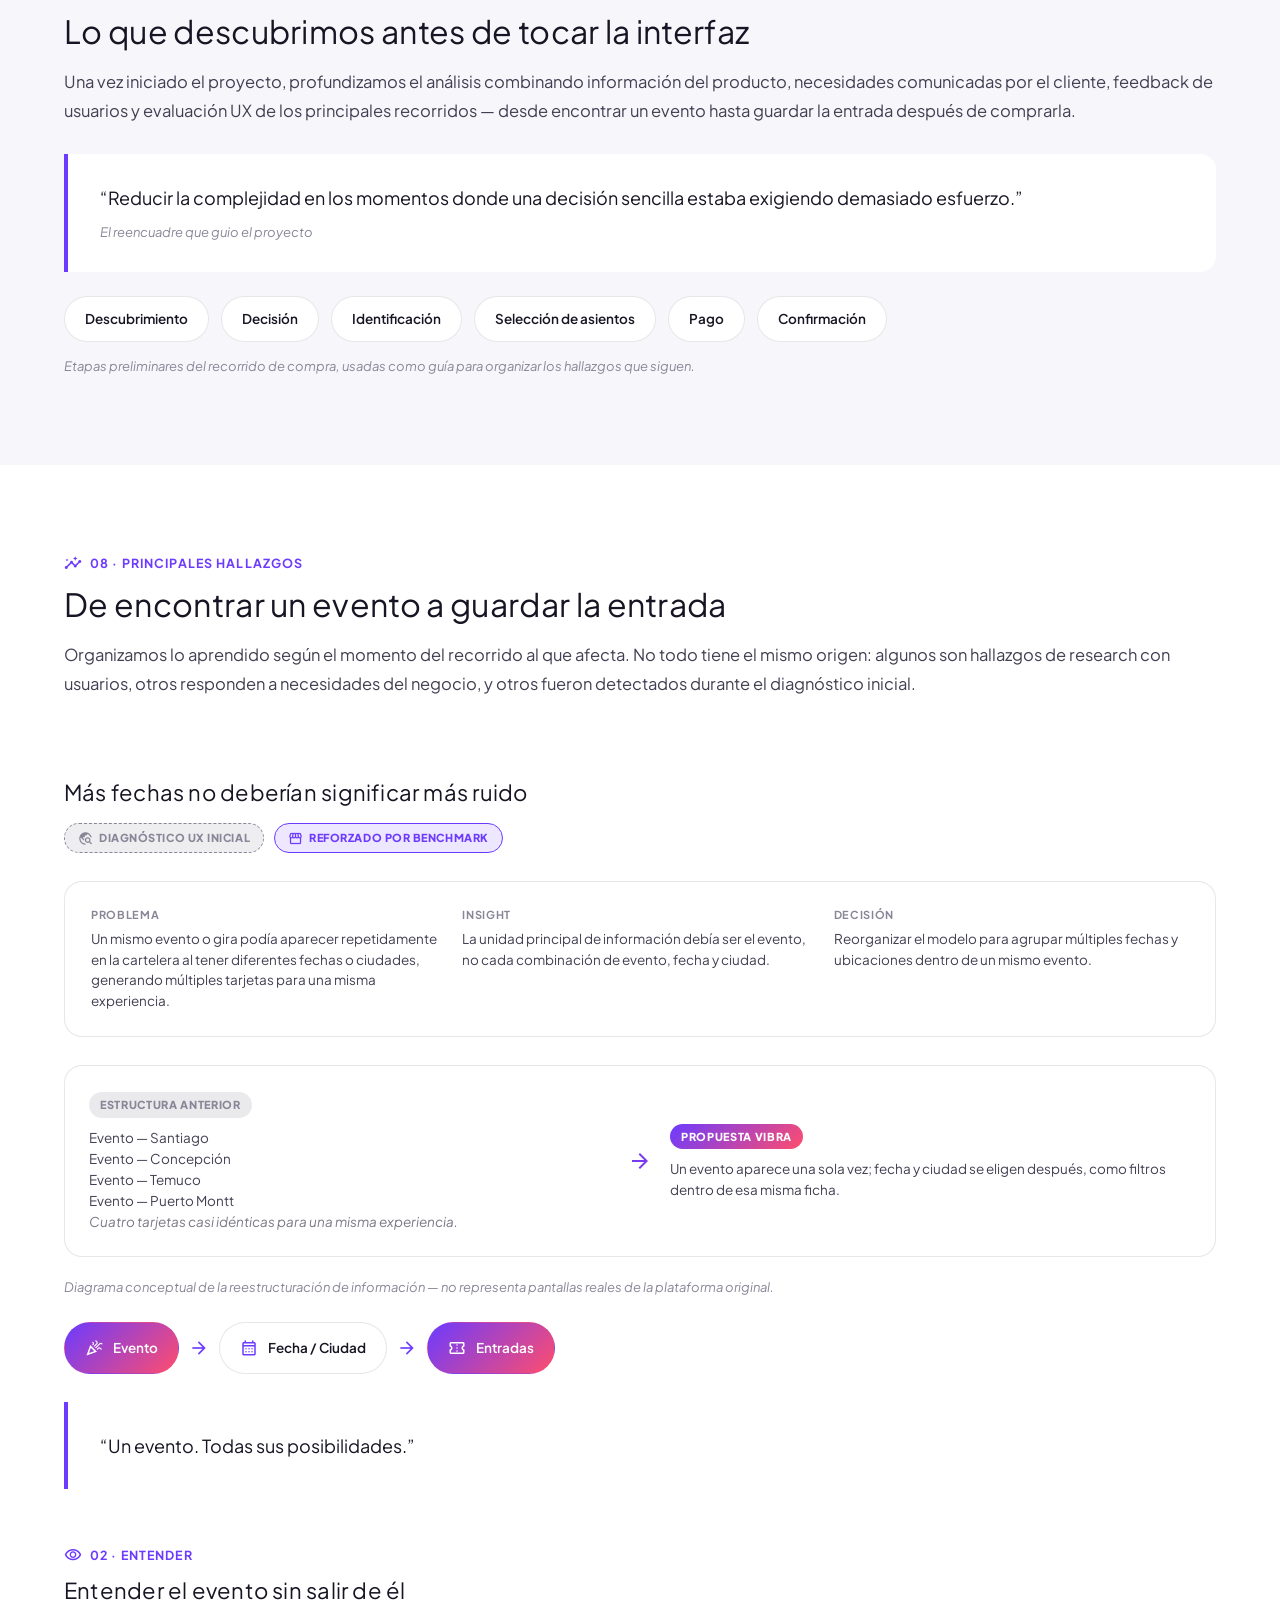
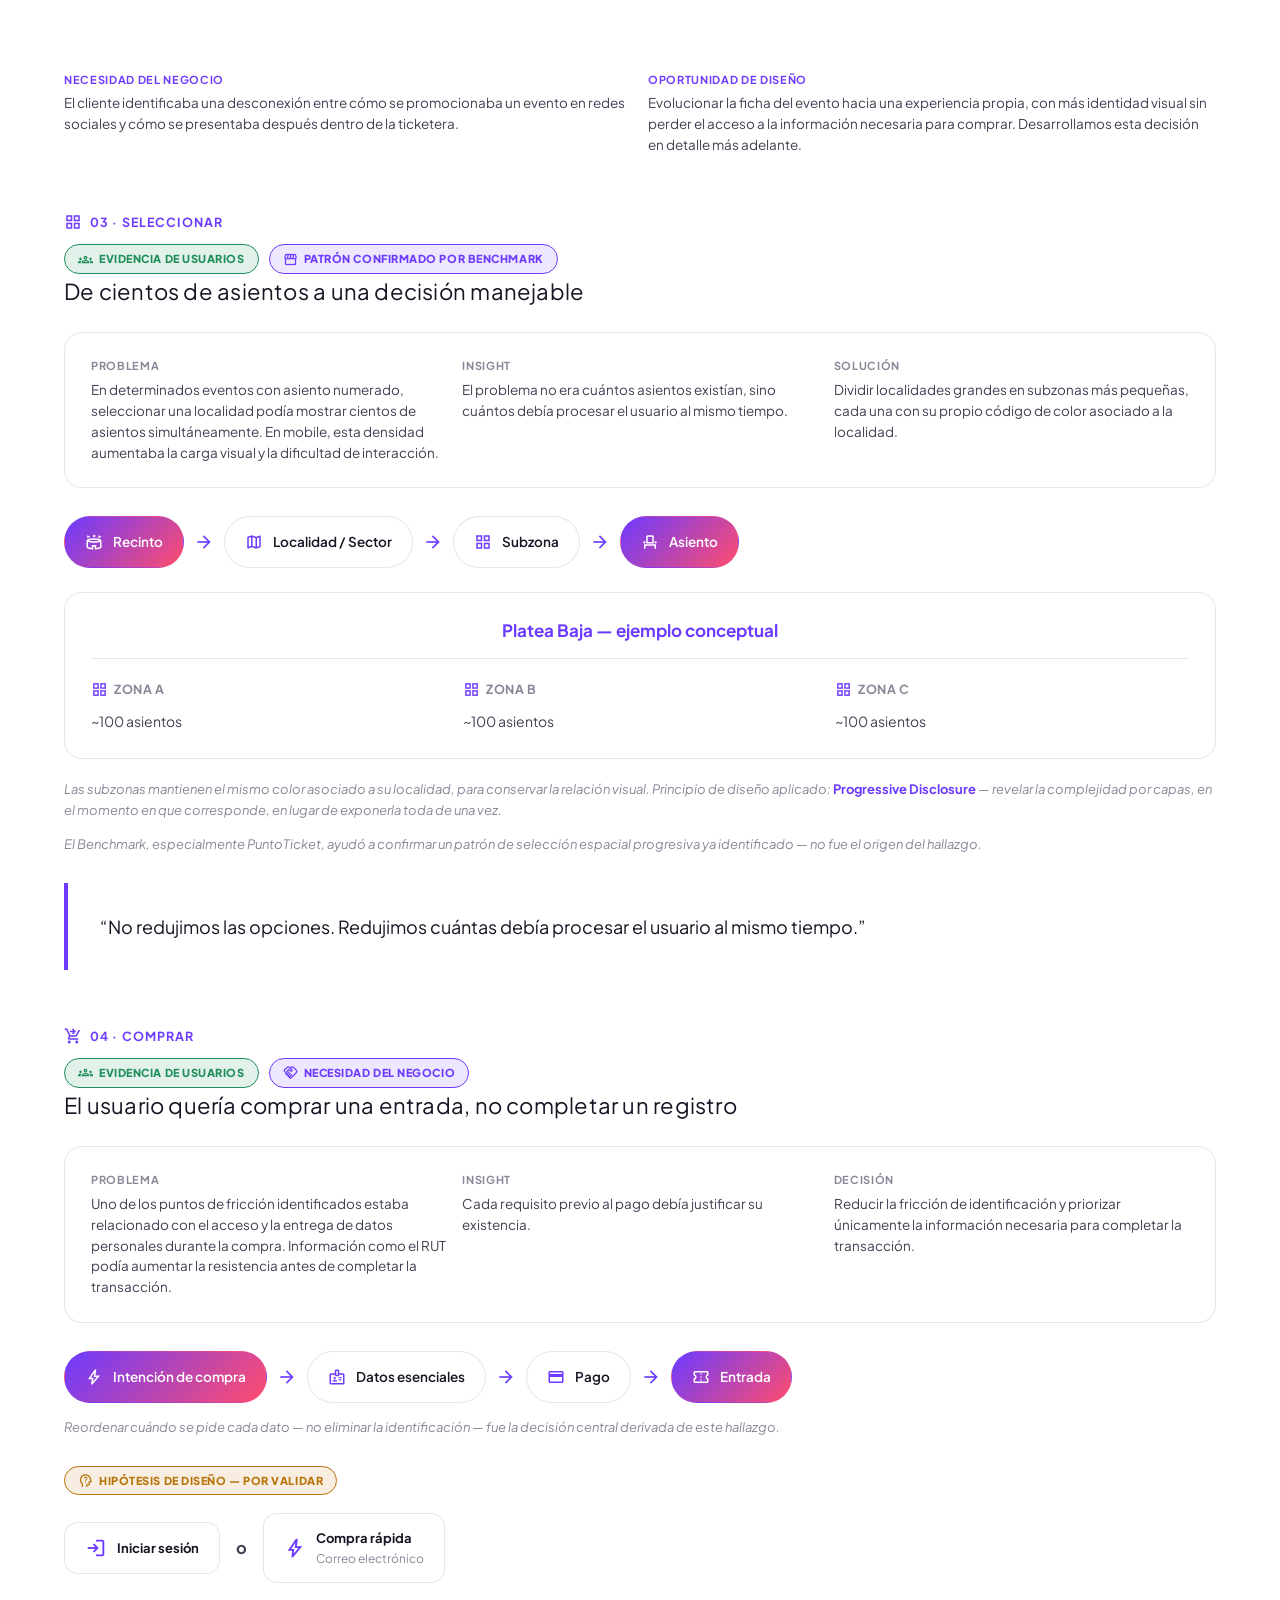
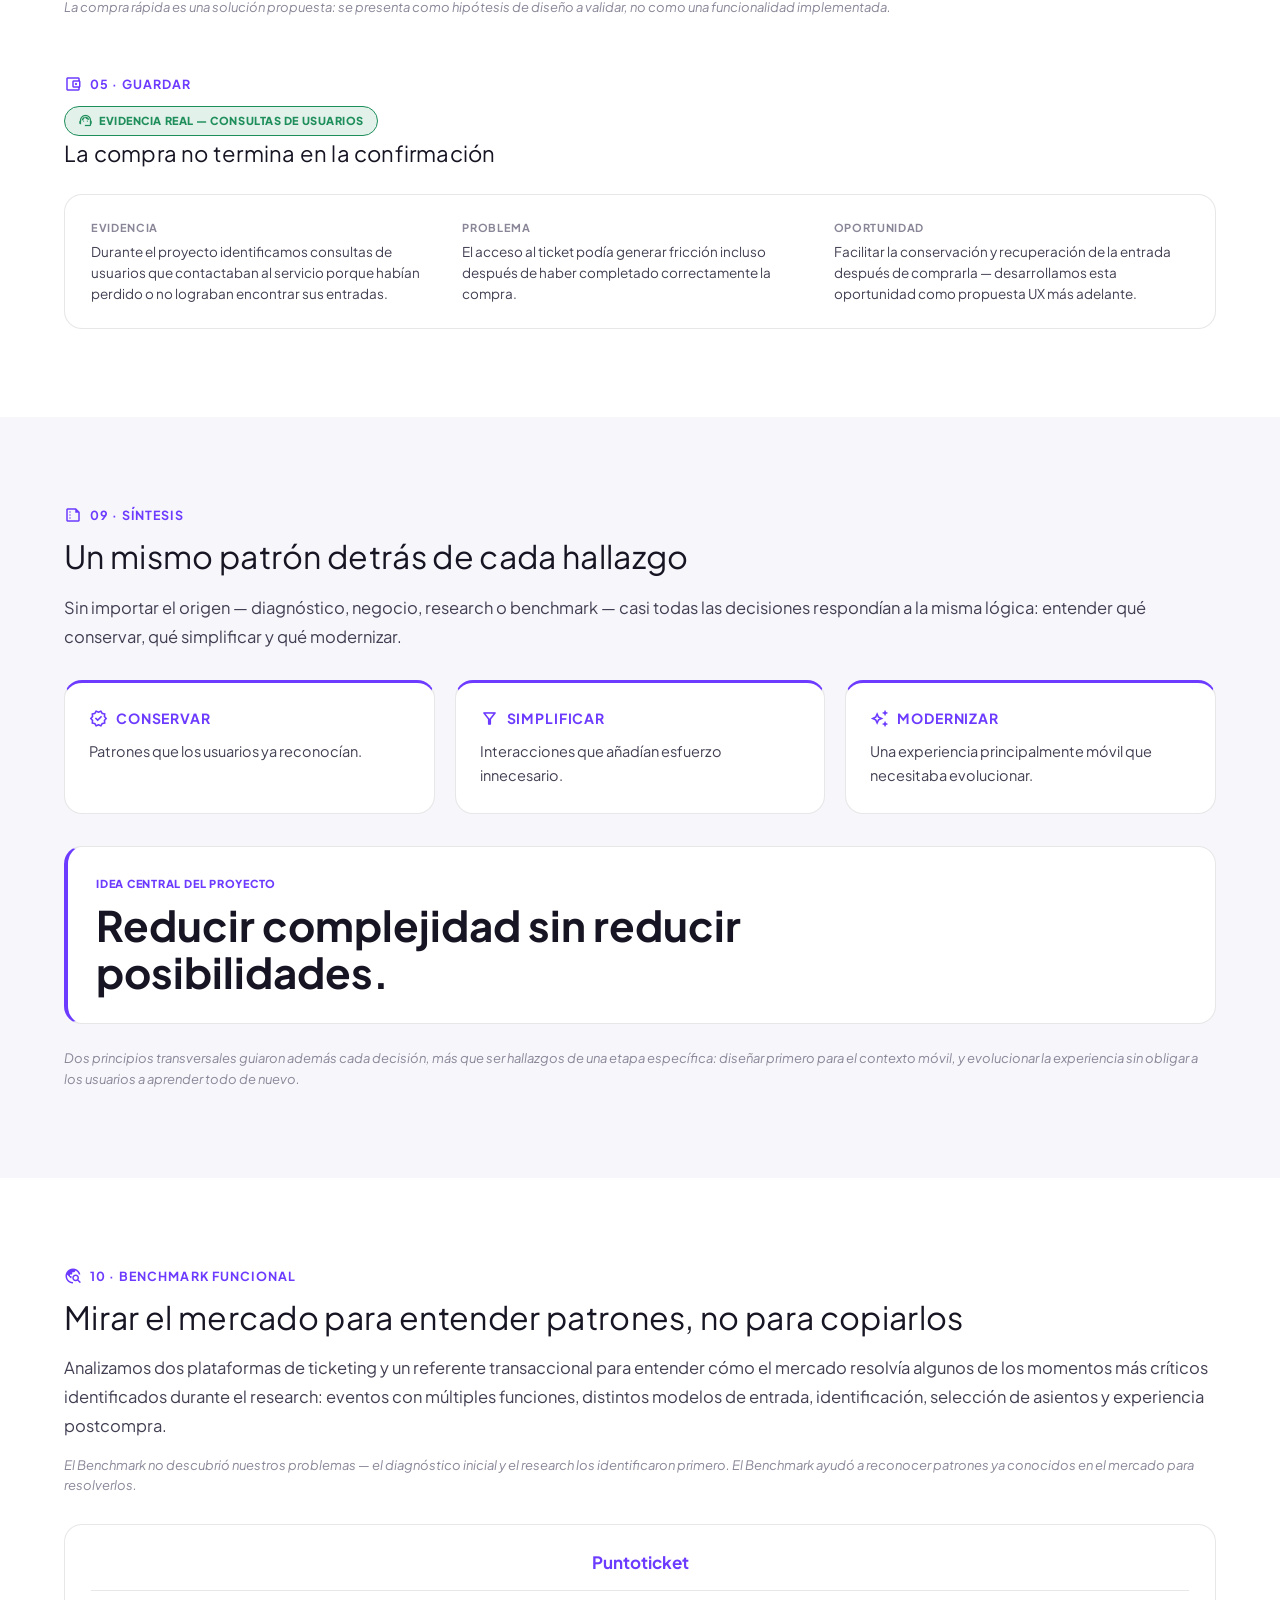
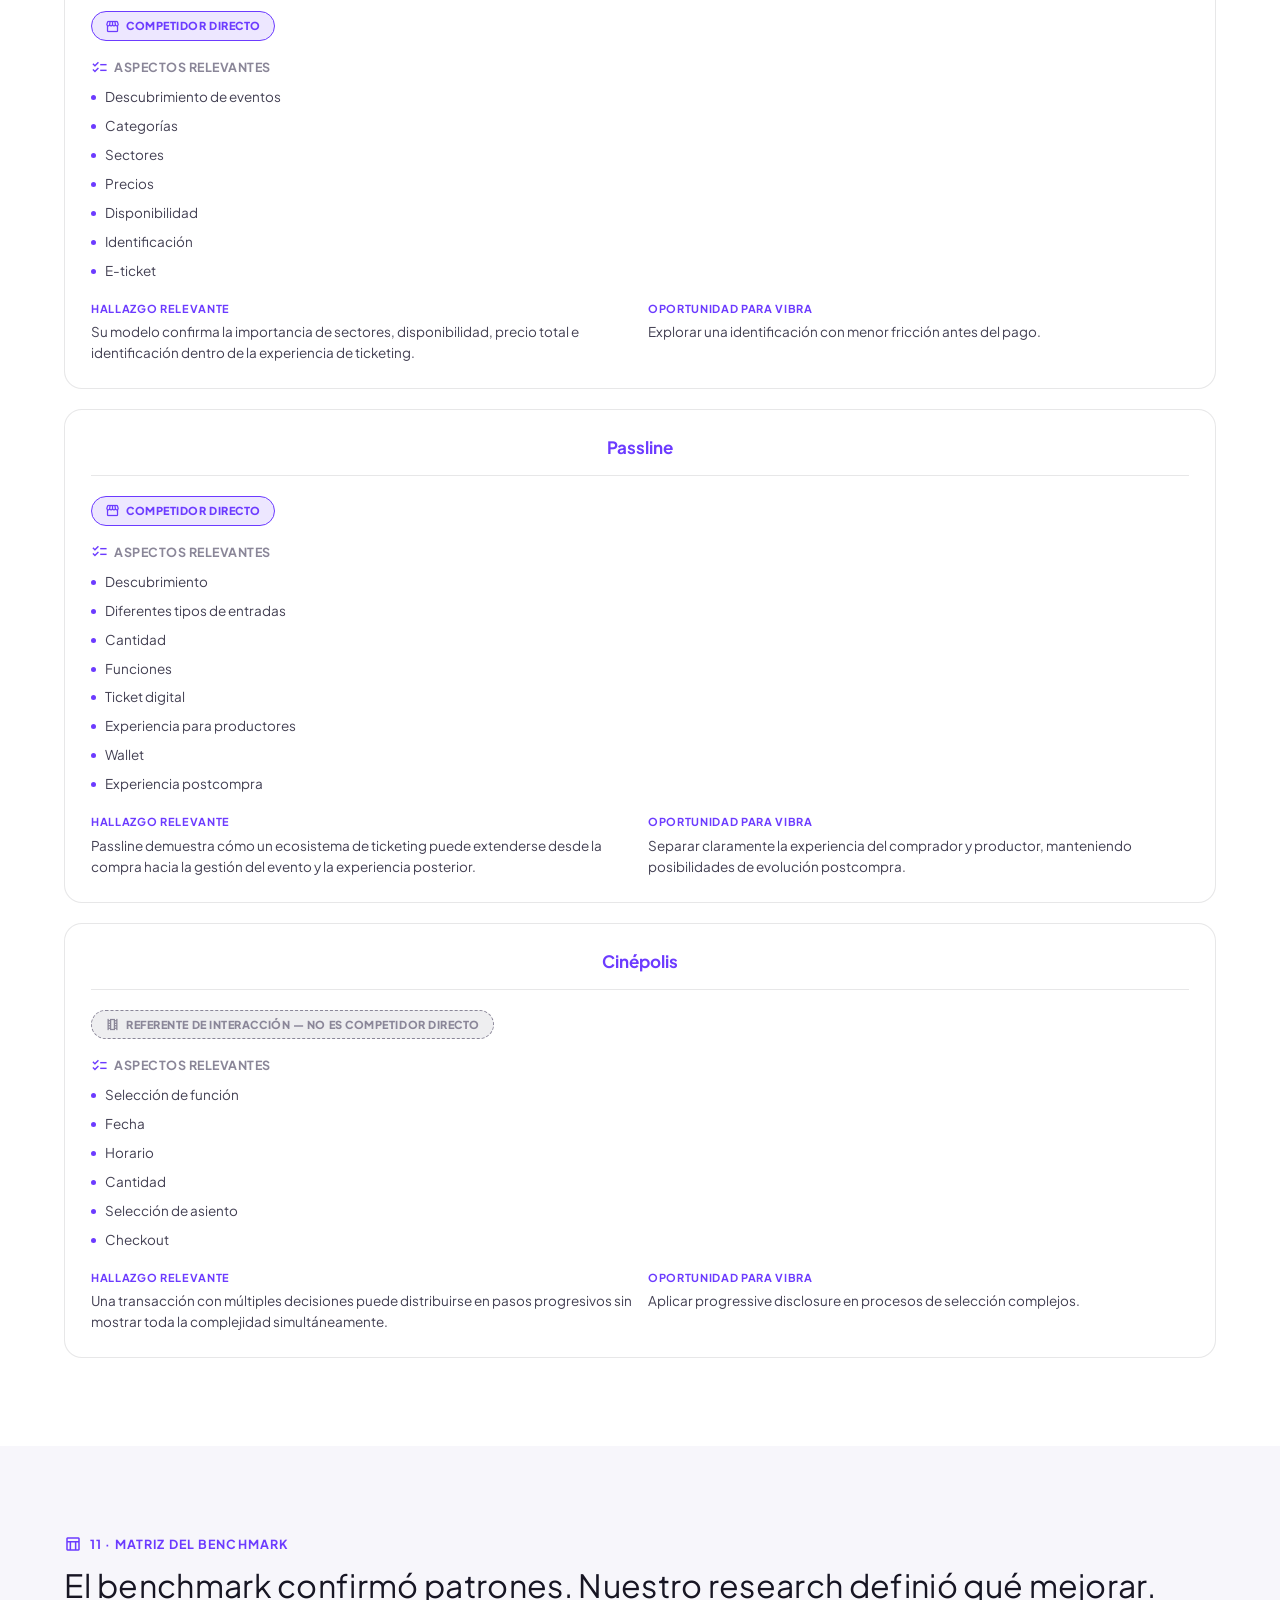
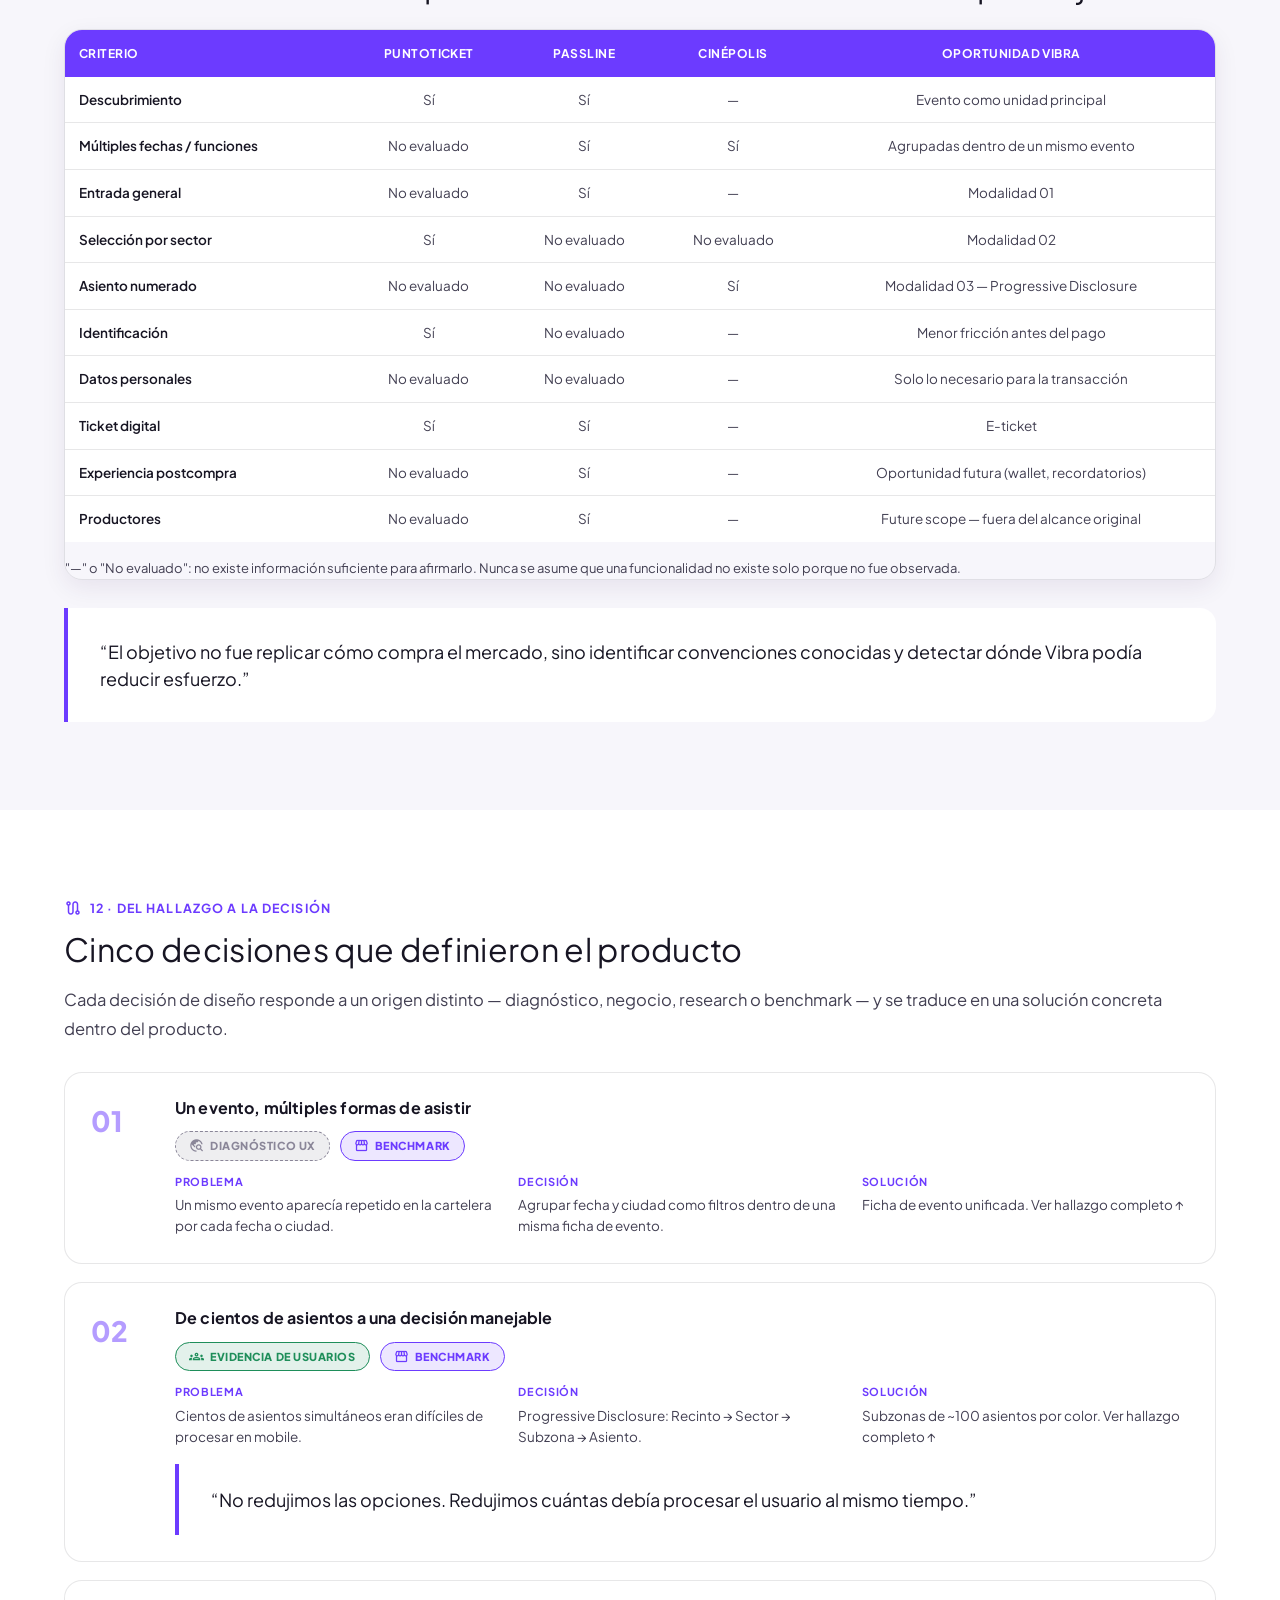
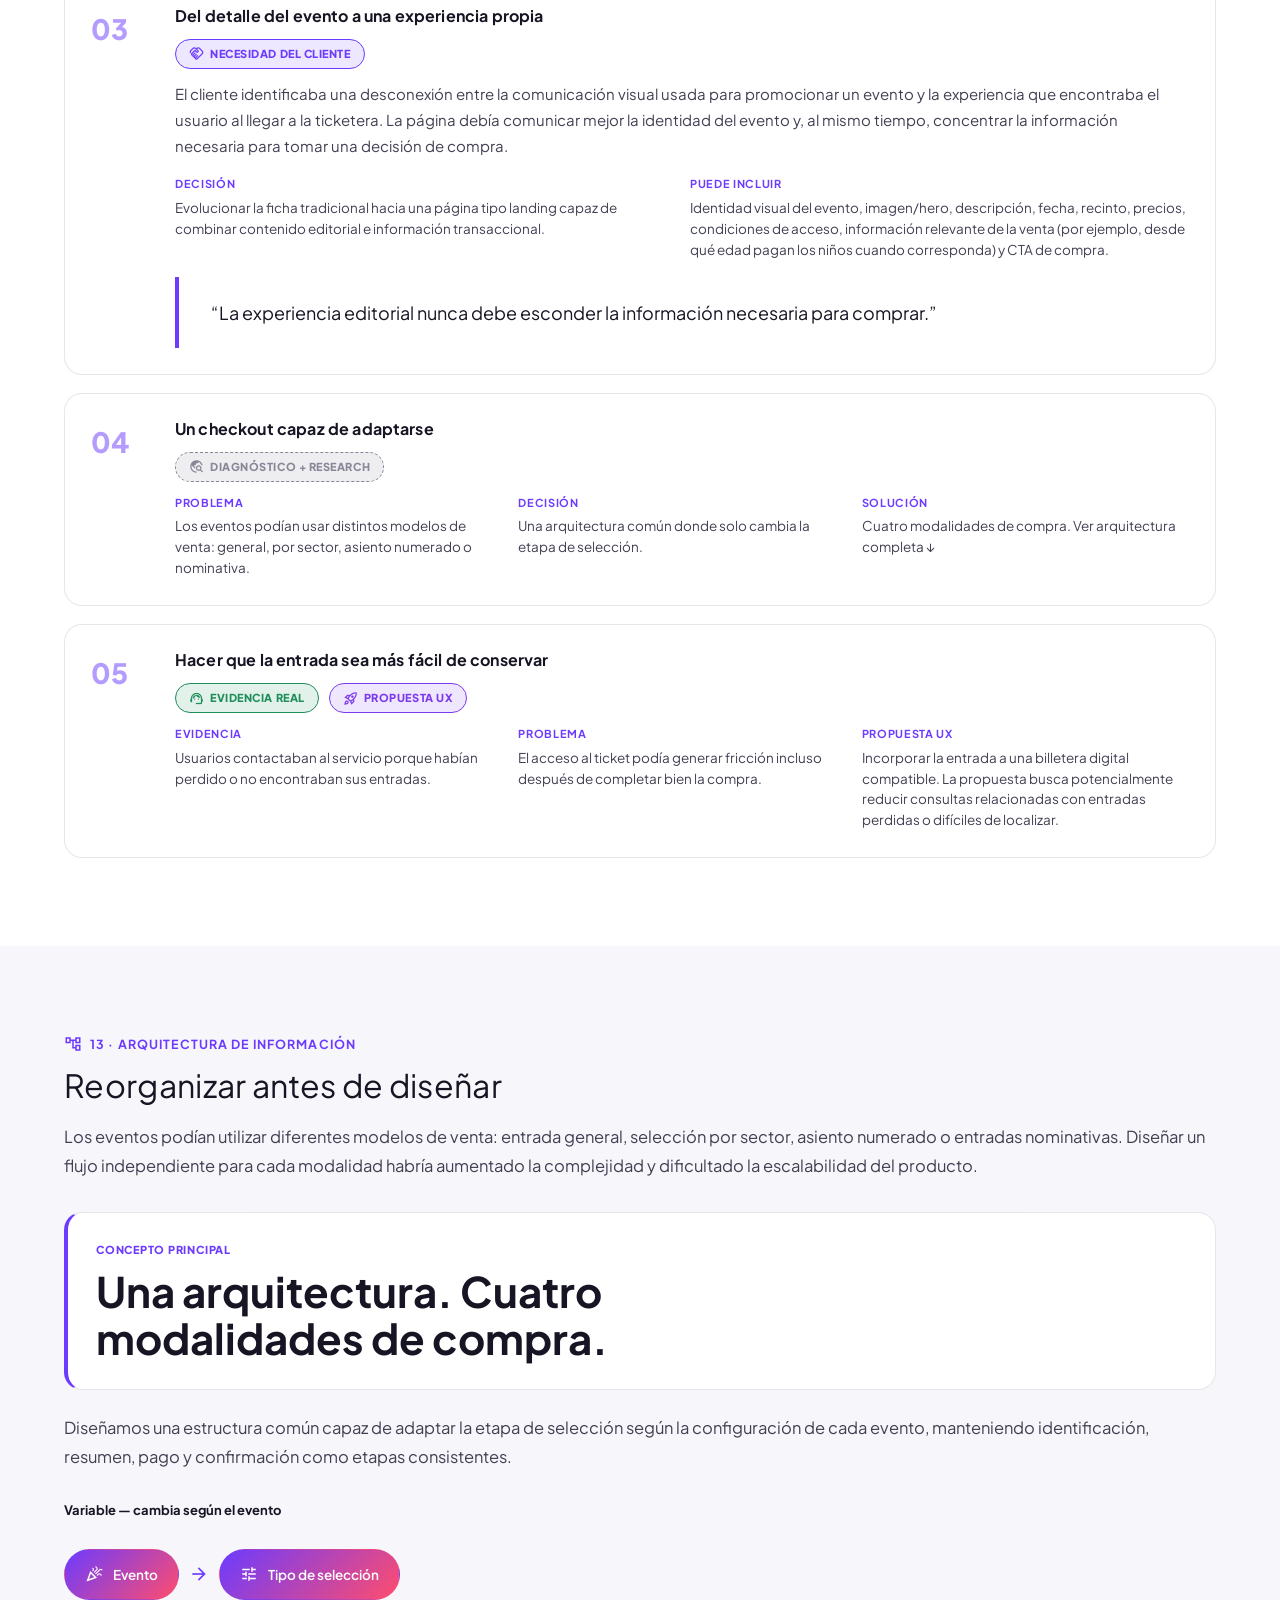
==== commit b5a43b54: "vibra version 1 final" ====
--- a/proyectos/proyecto-1.html
+++ b/proyectos/proyecto-1.html
@@ -111,9 +111,8 @@
         <span class="material-symbols-outlined">arrow_downward</span>
       </a>
 
-      <div class="project-hero__media project-hero__media--device" data-animate data-animate-delay="4">
-        <span class="material-symbols-outlined" style="font-size:40px; opacity:.85;">smartphone</span>
-        <span class="pd-visual-frame__label" style="opacity:.7;">Vista previa del producto Vibra — próximamente</span>
+      <div class="project-hero__media project-hero__media--device project-hero__media--img" data-animate data-animate-delay="4">
+        <img src="../assets/img/proyecto-1-prototipo-final-mobile.png" alt="Prototipo final de Vibra — versión mobile: pantalla de inicio con login y destacados">
       </div>
     </div>
   </section>
@@ -917,31 +916,10 @@
     </div>
   </section>
 
-  <!-- 17. MOBILE FIRST → RESPONSIVE PRODUCT -->
-  <section class="pd-section pd-section--alt" id="responsive">
-    <div class="container pd-section__inner">
-      <p class="pd-kicker"><span class="material-symbols-outlined">devices</span>17 · Mobile First → Responsive Product</p>
-      <h2 class="pd-heading" data-animate>Mobile First no significa Mobile Only</h2>
-      <p class="pd-lead" data-animate data-animate-delay="1">La experiencia fue priorizada para el principal contexto de compra y posteriormente escalada hacia pantallas mayores manteniendo la misma lógica de producto. Es un producto responsive con prioridad Mobile First — no dos productos diferentes.</p>
-
-      <p class="pd-note" style="margin-top:28px; font-style:normal; font-weight:700; color:var(--pd-text-primary);" data-animate data-animate-delay="2">Mobile</p>
-      <div class="pd-gallery" data-animate data-animate-delay="2">
-        <div class="pd-visual-frame"><span class="material-symbols-outlined">smartphone</span><span class="pd-visual-frame__label">Pantalla mobile — reservada</span></div>
-        <div class="pd-visual-frame"><span class="material-symbols-outlined">smartphone</span><span class="pd-visual-frame__label">Pantalla mobile — reservada</span></div>
-        <div class="pd-visual-frame"><span class="material-symbols-outlined">smartphone</span><span class="pd-visual-frame__label">Pantalla mobile — reservada</span></div>
-      </div>
-
-      <p class="pd-note" style="margin-top:32px; font-style:normal; font-weight:700; color:var(--pd-text-primary);" data-animate data-animate-delay="3">Desktop</p>
-      <div class="pd-gallery" data-animate data-animate-delay="3">
-        <div class="pd-visual-frame pd-visual-frame--wide"><span class="material-symbols-outlined">desktop_windows</span><span class="pd-visual-frame__label">Pantalla desktop — reservada</span></div>
-      </div>
-    </div>
-  </section>
-
-  <!-- 18. PROTOTIPO / WIREFRAME FUNCIONAL -->
+  <!-- 17. PROTOTIPO / WIREFRAME FUNCIONAL -->
   <section class="pd-section" id="wireframe-funcional">
     <div class="container pd-section__inner">
-      <p class="pd-kicker"><span class="material-symbols-outlined">play_circle</span>18 · Prototipo / Wireframe funcional</p>
+      <p class="pd-kicker"><span class="material-symbols-outlined">play_circle</span>17 · Prototipo / Wireframe funcional</p>
       <h2 class="pd-heading" data-animate>Explora la experiencia.</h2>
       <p class="pd-lead" data-animate data-animate-delay="1">Recorre el wireframe navegable, construido a partir de las decisiones definidas en las secciones anteriores. Presiona "Explorar wireframe" para recorrer las pantallas completas — podrás volver a este case study en cualquier momento.</p>
 
@@ -968,65 +946,166 @@
     </div>
   </section>
 
-  <!-- 19. PLAN DE VALIDACIÓN -->
+  <!-- 18. VALIDACIÓN -->
   <section class="pd-section" id="validacion">
     <div class="container pd-section__inner">
-      <p class="pd-kicker"><span class="material-symbols-outlined">insights</span>19 · Plan de validación</p>
-      <h2 class="pd-heading" data-animate>Diseñar la solución es solo la mitad del trabajo</h2>
-
-      <div class="pd-evidence-row" data-animate data-animate-delay="1" style="margin:8px 0 0;">
-        <span class="pd-evidence-tag pd-evidence-tag--hipotesis"><span class="material-symbols-outlined">flag</span>Next step</span>
-      </div>
-      <div class="pd-research-question" data-animate data-animate-delay="1" style="margin-top:16px;">
-        <span>Pregunta que debe responder la validación</span>
-        <strong>¿Puede una persona completar las funciones críticas de Vibra desde su celular sin que le expliquemos cómo hacerlo?</strong>
-      </div>
+      <p class="pd-kicker"><span class="material-symbols-outlined">insights</span>18 · Validación</p>
+      <h2 class="pd-heading" data-animate>Validar antes de llevar la solución a alta fidelidad</h2>
+      <p class="pd-lead" data-animate data-animate-delay="1">Probamos el wireframe funcional con 4 participantes y 5 tareas críticas para identificar fricciones en los principales momentos de la compra.</p>
 
       <div class="pd-validation-note" data-animate data-animate-delay="2" style="margin-top:20px;">
-        <span class="material-symbols-outlined">info</span>
-        <p>Lo que sigue es un plan de validación: tareas y métricas propuestas para evaluar la solución — no resultados obtenidos ni datos verificados de este case study.</p>
-      </div>
-
-      <p class="pd-note" style="margin-top:28px; font-style:normal; font-weight:700; color:var(--pd-text-primary);" data-animate data-animate-delay="3">Tareas propuestas</p>
-      <ul class="pd-list" data-animate data-animate-delay="3">
-        <li><span class="material-symbols-outlined">looks_one</span><span>Compra dos entradas generales.</span></li>
-        <li><span class="material-symbols-outlined">looks_two</span><span>Compra dos entradas dentro de un sector específico.</span></li>
-        <li><span class="material-symbols-outlined">looks_3</span><span>Selecciona dos asientos juntos.</span></li>
-        <li><span class="material-symbols-outlined">looks_4</span><span>Compra entradas nominativas para varios asistentes.</span></li>
-        <li><span class="material-symbols-outlined">looks_5</span><span>Completa una compra sin crear una cuenta.</span></li>
-        <li><span class="material-symbols-outlined">looks_6</span><span>Encuentra una fecha disponible en otra ciudad.</span></li>
-      </ul>
-
-      <p class="pd-note" style="margin-top:32px; font-style:normal; font-weight:700; color:var(--pd-text-primary);" data-animate data-animate-delay="4">Métricas propuestas para evaluar la solución</p>
-      <div class="pd-kpi-grid" data-animate data-animate-delay="4">
-        <div class="pd-kpi-card"><span class="material-symbols-outlined">task_alt</span><strong>Task Completion Rate</strong><span>Porcentaje de tareas completadas con éxito.</span></div>
-        <div class="pd-kpi-card"><span class="material-symbols-outlined">timer</span><strong>Tiempo por tarea</strong><span>Tiempo requerido para completar cada tarea propuesta.</span></div>
-        <div class="pd-kpi-card"><span class="material-symbols-outlined">error</span><strong>Errores</strong><span>Cantidad de errores cometidos durante cada tarea.</span></div>
-        <div class="pd-kpi-card"><span class="material-symbols-outlined">undo</span><strong>Retrocesos</strong><span>Veces que la persona vuelve a un paso anterior.</span></div>
-        <div class="pd-kpi-card"><span class="material-symbols-outlined">logout</span><strong>Abandono durante identificación</strong><span>Detecta fricción en el paso de datos esenciales.</span></div>
-        <div class="pd-kpi-card"><span class="material-symbols-outlined">event_seat</span><strong>Tiempo de selección de asiento</strong><span>Mide si las subzonas reducen el tiempo de decisión.</span></div>
-        <div class="pd-kpi-card"><span class="material-symbols-outlined">shopping_cart_checkout</span><strong>Checkout Completion Rate</strong><span>Porcentaje que completa la compra tras iniciar el pago.</span></div>
-        <div class="pd-kpi-card"><span class="material-symbols-outlined">sentiment_satisfied</span><strong>CSAT postcompra</strong><span>Satisfacción percibida inmediatamente después de comprar.</span></div>
-      </div>
-    </div>
-  </section>
-
-  <!-- 20. DESIGN SYSTEM — VIBRA UI -->
+        <span class="material-symbols-outlined">visibility</span>
+        <p>Además de las respuestas del cuestionario posterior, se consideró la observación directa del comportamiento de cada participante durante las tareas. Los hallazgos que siguen distinguen entre lo declarado y lo observado.</p>
+      </div>
+      <p class="pd-note" style="margin-top:14px;" data-animate data-animate-delay="2">El test tuvo 4 participantes: los resultados se presentan como cantidades de este test (4/4, 3/4, 2/4…), no como porcentajes ni como representación estadística del total de usuarios.</p>
+
+      <!-- BLOQUE 1 — Hallazgo principal -->
+      <div style="margin-top:48px;">
+        <p class="pd-kicker" data-animate><span class="material-symbols-outlined">travel_explore</span>Hallazgo principal</p>
+        <div class="pd-evidence-row" data-animate style="margin:8px 0 20px;">
+          <span class="pd-evidence-tag pd-evidence-tag--validado"><span class="material-symbols-outlined">groups</span>4/4 participantes — observado</span>
+        </div>
+        <blockquote class="pd-quote" data-animate data-animate-delay="1">“El problema no era seleccionar una entrada. Era saber cuándo empezar.”</blockquote>
+
+        <div class="pd-validation" data-animate data-animate-delay="2">
+          <div class="pd-validation__row">
+            <p class="pd-validation__task"><span class="material-symbols-outlined">visibility</span>Los 4 participantes intentaron iniciar la compra interactuando con el mapa o con los precios desde la página de información del evento, antes de encontrar el verdadero punto de entrada al flujo de selección.</p>
+            <div class="pd-validation__grid">
+              <div><span>Problema</span><p>Los elementos informativos de la página parecían formar parte del flujo de compra, mientras que el verdadero punto de entrada estaba más abajo en la página.</p></div>
+              <div><span>Insight</span><p>La información estaba disponible, pero la jerarquía de interacción no hacía suficientemente evidente qué podía decidir el usuario ni qué debía hacer después.</p></div>
+              <div><span>Decisión</span><p>Hacer explícita la transición entre la información del evento y la selección de entradas.</p></div>
+            </div>
+          </div>
+        </div>
+
+        <p class="pd-note" style="margin-top:24px; font-style:normal; font-weight:700; color:var(--pd-text-primary);" data-animate data-animate-delay="3">Cambio para la siguiente iteración</p>
+        <ul class="pd-list" data-animate data-animate-delay="3">
+          <li><span class="material-symbols-outlined">arrow_forward</span><span>Dar mayor claridad al punto de entrada de compra.</span></li>
+          <li><span class="material-symbols-outlined">arrow_forward</span><span>Incorporar una llamada a la acción clara, como “Seleccionar entradas” o “Ver entradas”.</span></li>
+          <li><span class="material-symbols-outlined">arrow_forward</span><span>Diferenciar visualmente los elementos informativos de los elementos accionables.</span></li>
+          <li><span class="material-symbols-outlined">arrow_forward</span><span>Si el mapa de la página de información es únicamente informativo, no debe parecer un selector interactivo.</span></li>
+          <li><span class="material-symbols-outlined">arrow_forward</span><span>Mantener la selección de asientos como una etapa posterior del flujo.</span></li>
+        </ul>
+
+        <p class="pd-note" style="margin-top:20px;" data-animate data-animate-delay="4">El problema estaba en la transición entre la información del evento y la selección de entradas — no en el modelo Sector → Subzona → Asiento, que este test no puso en cuestión.</p>
+      </div>
+
+      <!-- BLOQUE 2 — Fecha y localidad -->
+      <div style="margin-top:56px;">
+        <p class="pd-kicker" data-animate><span class="material-symbols-outlined">event</span>Fecha y localidad</p>
+        <div class="pd-evidence-row" data-animate style="margin:8px 0 20px;">
+          <span class="pd-evidence-tag pd-evidence-tag--validado"><span class="material-symbols-outlined">groups</span>3/4 declarado — observación directa</span>
+        </div>
+        <blockquote class="pd-quote" data-animate data-animate-delay="1">“Ver una fecha no significa entender que puedo cambiarla.”</blockquote>
+
+        <div class="pd-validation" data-animate data-animate-delay="2">
+          <div class="pd-validation__row">
+            <p class="pd-validation__task"><span class="material-symbols-outlined">visibility</span>La mayoría de los participantes no identificó espontáneamente que la fecha o localidad mostrada podía modificarse. En el cuestionario, 3/4 indicaron que podían cambiarla y 1/4 lo indicó parcialmente — la observación directa mostró una dificultad de descubrimiento que las respuestas declaradas no reflejaron por completo.</p>
+            <div class="pd-validation__grid">
+              <div><span>Problema</span><p>Las fechas y localidades disponibles estaban visibles, pero no tenían suficiente señal de interacción.</p></div>
+              <div><span>Insight</span><p>Mostrar una opción no garantiza que el usuario la perciba como configurable.</p></div>
+              <div><span>Decisión</span><p>Convertir fecha y localidad en elementos claramente accionables.</p></div>
+            </div>
+          </div>
+        </div>
+
+        <p class="pd-note" style="margin-top:24px; font-style:normal; font-weight:700; color:var(--pd-text-primary);" data-animate data-animate-delay="3">Ejemplo conceptual — siguiente iteración</p>
+        <div class="pd-flow" data-animate data-animate-delay="3">
+          <div class="pd-flow__step pd-flow__step--start"><span class="material-symbols-outlined">calendar_month</span>18 OCT · Santiago</div>
+          <span class="material-symbols-outlined pd-flow__arrow">arrow_forward</span>
+          <div class="pd-flow__step pd-flow__step--end"><span class="material-symbols-outlined">sync_alt</span>Cambiar fecha y localidad</div>
+        </div>
+      </div>
+
+      <!-- BLOQUE 3 — Compra sin cuenta -->
+      <div style="margin-top:56px;">
+        <p class="pd-kicker" data-animate><span class="material-symbols-outlined">mail</span>Compra sin cuenta</p>
+        <div class="pd-evidence-row" data-animate style="margin:8px 0 20px;">
+          <span class="pd-evidence-tag pd-evidence-tag--validado"><span class="material-symbols-outlined">groups</span>4/4 completaron sin cuenta</span>
+        </div>
+        <blockquote class="pd-quote" data-animate data-animate-delay="1">“La compra sin cuenta funciona, pero la elección puede ser más clara.”</blockquote>
+
+        <div class="pd-validation" data-animate data-animate-delay="2">
+          <div class="pd-validation__row">
+            <p class="pd-validation__task"><span class="material-symbols-outlined">task_alt</span>Los 4 participantes completaron la compra sin crear una cuenta usando “Compra rápida”, con una facilidad reportada de 7/7 en los 4 casos. 2/4 tuvieron dudas en algún momento sobre si era obligatorio iniciar sesión o crear una cuenta, y 1 participante comprendió solo parcialmente por qué se solicitaba el correo.</p>
+            <div class="pd-decision__grid pd-decision__grid--2">
+              <div><span>Resultado</span><p>El test demostró que la tarea podía completarse correctamente: el problema no está en el flujo de compra rápida, sino en la claridad de la elección entre iniciar sesión y continuar sin cuenta.</p></div>
+              <div><span>Decisión</span><p>Mantener la compra sin cuenta, pero hacer más evidente la diferencia entre iniciar sesión y continuar con correo.</p></div>
+            </div>
+          </div>
+        </div>
+
+        <div class="pd-evidence-row" data-animate data-animate-delay="3" style="margin:24px 0 12px;">
+          <span class="pd-evidence-tag pd-evidence-tag--hipotesis"><span class="material-symbols-outlined">flag</span>Propuesta — siguiente iteración, aún no implementada</span>
+        </div>
+        <blockquote class="pd-quote pd-quote--compact" data-animate data-animate-delay="3">
+          “¿Ya tienes una cuenta?” — Iniciar sesión<br>“¿Quieres comprar sin crear una cuenta?” — Continuar con correo
+          <span>“Te enviaremos tus entradas a este correo.”</span>
+        </blockquote>
+      </div>
+
+      <!-- BLOQUE 4 — Lo que funcionó -->
+      <div style="margin-top:56px;">
+        <p class="pd-kicker" data-animate><span class="material-symbols-outlined">check_circle</span>Lo que funcionó</p>
+        <h3 class="pd-heading" style="font-size:22px;" data-animate data-animate-delay="1">El test no solo encontró problemas — también validó decisiones que no necesitaban cambios</h3>
+
+        <div class="pd-triad" data-animate data-animate-delay="2">
+          <div class="pd-triad__card">
+            <h3><span class="material-symbols-outlined">search</span>Encontrar el evento</h3>
+            <p>4/4 participantes encontraron el evento — 3/4 usando filtros o categorías y 1/4 el buscador. Facilidad promedio declarada: 6,25/7. La exploración inicial permitió encontrar el evento sin bloqueos relevantes.</p>
+          </div>
+          <div class="pd-triad__card">
+            <h3><span class="material-symbols-outlined">badge</span>Entradas nominativas</h3>
+            <p>4/4 completaron correctamente la tarea y 4/4 comprendieron cuántos asistentes debían completar. Facilidad promedio: 6,5/7. La estructura progresiva para completar los datos de los asistentes resultó comprensible.</p>
+          </div>
+          <div class="pd-triad__card">
+            <h3><span class="material-symbols-outlined">task_alt</span>Finalización de compra</h3>
+            <p>4/4 entendieron que la compra había finalizado y 4/4 comprendieron dónde accederían a sus entradas. Facilidad para entender el siguiente paso: 7/7. El cierre del proceso y el acceso posterior a la entrada fueron claros.</p>
+          </div>
+        </div>
+        <p class="pd-note" style="margin-top:20px;" data-animate data-animate-delay="3">Este test evaluó la capacidad de encontrar el evento dentro del flujo planteado — no valida por sí solo el buscador ni invalida el diagnóstico anterior sobre búsqueda.</p>
+      </div>
+
+      <!-- CIERRE DE LA SECCIÓN -->
+      <blockquote class="pd-quote" style="margin-top:48px;" data-animate data-animate-delay="1">“El test mostró que el flujo no necesitaba más pasos. Necesitaba señales más claras.”</blockquote>
+      <p class="pd-lead" data-animate data-animate-delay="2">Las pruebas permitieron mantener las decisiones que funcionaban y concentrar la siguiente iteración en los puntos donde la interfaz generaba incertidumbre. La principal oportunidad no estaba en completar la compra, sino en hacer más evidente la transición entre información, decisión y acción.</p>
+
+      <!-- DE LOS HALLAZGOS A LA SIGUIENTE ITERACIÓN -->
+      <p class="pd-kicker" style="margin-top:48px;" data-animate><span class="material-symbols-outlined">route</span>De los hallazgos a la siguiente iteración</p>
+      <div class="pd-decisions" data-animate data-animate-delay="1">
+        <div class="pd-decision">
+          <span class="pd-decision__num">01</span>
+          <div><h3>Hacer explícito el inicio de la compra</h3><p>Reforzar la transición entre la información del evento y la selección de entradas mediante una llamada a la acción claramente identificable.</p></div>
+        </div>
+        <div class="pd-decision">
+          <span class="pd-decision__num">02</span>
+          <div><h3>Hacer configurables las fechas y localidades</h3><p>Convertir fecha y localidad en elementos claramente accionables, para evitar que el usuario interprete la información como estática.</p></div>
+        </div>
+        <div class="pd-decision">
+          <span class="pd-decision__num">03</span>
+          <div><h3>Aclarar las alternativas de identificación</h3><p>Mantener la compra sin cuenta, pero comunicar con mayor claridad la diferencia entre iniciar sesión y continuar mediante correo.</p></div>
+        </div>
+      </div>
+      <p class="pd-note" style="margin-top:20px;" data-animate data-animate-delay="2">El modelo de selección Sector → Subzona → Asiento se mantuvo: el test no evidenció un problema en esa interacción, la principal fricción apareció antes de llegar a ella.</p>
+    </div>
+  </section>
+
+  <!-- 19. DESIGN SYSTEM — VIBRA UI -->
   <section class="pd-section pd-section--alt" id="design-system">
     <div class="container pd-section__inner">
-      <p class="pd-kicker"><span class="material-symbols-outlined">widgets</span>20 · Design System — Vibra UI</p>
+      <p class="pd-kicker"><span class="material-symbols-outlined">widgets</span>19 · Design System — Vibra UI</p>
       <h2 class="pd-heading" data-animate>Diseñar una experiencia consistente también era parte del producto</h2>
       <p class="pd-lead" data-animate data-animate-delay="1">Vibra UI se está construyendo de forma curada, componente por componente, mostrando únicamente lo que demuestra pensamiento sistémico — no un inventario completo de tokens.</p>
 
       <div class="pd-token-group" style="margin-top:32px;" data-animate data-animate-delay="2">
         <strong>Foundations — color</strong>
         <div class="pd-chips">
+          <div class="pd-chip"><span class="vibra-swatch" style="background:#171523;"></span><div><strong>Tinta Noche</strong><span>#171523</span></div></div>
+          <div class="pd-chip"><span class="vibra-swatch vibra-swatch--light" style="background:#F7F6FB;"></span><div><strong>Nube Clara</strong><span>#F7F6FB</span></div></div>
           <div class="pd-chip"><span class="vibra-swatch" style="background:#6C3BFF;"></span><div><strong>Violeta Pulso</strong><span>#6C3BFF</span></div></div>
           <div class="pd-chip"><span class="vibra-swatch" style="background:#FF4D6D;"></span><div><strong>Coral Vivo</strong><span>#FF4D6D</span></div></div>
+          <div class="pd-chip"><span class="vibra-swatch" style="background:#31D7E8;"></span><div><strong>Cian Ritmo</strong><span>#31D7E8</span></div></div>
           <div class="pd-chip"><span class="vibra-swatch" style="background:#C7F464;"></span><div><strong>Lima Eléctrica</strong><span>#C7F464</span></div></div>
-          <div class="pd-chip"><span class="vibra-swatch" style="background:#31D7E8;"></span><div><strong>Cian Ritmo</strong><span>#31D7E8</span></div></div>
-          <div class="pd-chip"><span class="vibra-swatch" style="background:#171523;"></span><div><strong>Tinta Noche</strong><span>#171523</span></div></div>
-          <div class="pd-chip"><span class="vibra-swatch vibra-swatch--light" style="background:#F7F6FB;"></span><div><strong>Nube Clara</strong><span>#F7F6FB</span></div></div>
         </div>
       </div>
 
@@ -1035,46 +1114,60 @@
         <div class="pd-chips">
           <div class="pd-chip"><span class="material-symbols-outlined">text_fields</span><div><strong>Typography</strong><span>Plus Jakarta Sans · DM Mono (auxiliar)</span></div></div>
           <div class="pd-chip"><span class="material-symbols-outlined">space_dashboard</span><div><strong>Spacing</strong><span>Escala 4/8pt</span></div></div>
-          <div class="pd-chip"><span class="material-symbols-outlined">grid_view</span><div><strong>Grid</strong><span>Mobile first · Responsive</span></div></div>
         </div>
       </div>
 
       <div class="pd-token-group" style="margin-top:28px;" data-animate data-animate-delay="3">
-        <strong>Core components</strong>
-        <div class="pd-chips">
-          <span class="pd-chip"><span class="material-symbols-outlined">smart_button</span><div><strong>Buttons</strong></div></span>
-          <span class="pd-chip"><span class="material-symbols-outlined">input</span><div><strong>Inputs</strong></div></span>
-          <span class="pd-chip"><span class="material-symbols-outlined">search</span><div><strong>Search</strong></div></span>
-          <span class="pd-chip"><span class="material-symbols-outlined">filter_alt</span><div><strong>Filters</strong></div></span>
+        <strong>Core components — implementados</strong>
+        <div class="vibra-ds-preview">
+          <figure class="vibra-ds-preview__card">
+            <div class="vibra-ds-preview__thumb"><img src="../assets/img/proyecto-1-ds-buttons.jpg" alt="Botones tp-button reales: primario, favorito, marca y comprar entradas" loading="lazy"></div>
+            <figcaption><strong>Buttons</strong><span>tp-button</span></figcaption>
+          </figure>
+          <figure class="vibra-ds-preview__card">
+            <div class="vibra-ds-preview__thumb"><img src="../assets/img/proyecto-1-ds-spacing.jpg" alt="Escala de espaciado real del sistema, de 4px a 64px" loading="lazy"></div>
+            <figcaption><strong>Spacing</strong><span>--space-*</span></figcaption>
+          </figure>
+          <figure class="vibra-ds-preview__card">
+            <div class="vibra-ds-preview__thumb"><img src="../assets/img/proyecto-1-ds-search.jpg" alt="Buscador VibraSearch implementado" loading="lazy"></div>
+            <figcaption><strong>Search</strong><span>VibraSearch</span></figcaption>
+          </figure>
+          <figure class="vibra-ds-preview__card">
+            <div class="vibra-ds-preview__thumb"><img src="../assets/img/proyecto-1-ds-filters.jpg" alt="Chips de filtro VibraFilterChips en estado por defecto y seleccionado" loading="lazy"></div>
+            <figcaption><strong>Filters</strong><span>VibraFilterChips</span></figcaption>
+          </figure>
         </div>
       </div>
 
       <div class="pd-token-group" style="margin-top:28px;" data-animate data-animate-delay="4">
         <strong>Ticketing components</strong>
-        <div class="pd-chips">
-          <span class="pd-chip"><span class="material-symbols-outlined">celebration</span><div><strong>Event Card</strong></div></span>
-          <span class="pd-chip"><span class="material-symbols-outlined">event</span><div><strong>Date Selector</strong></div></span>
-          <span class="pd-chip"><span class="material-symbols-outlined">location_city</span><div><strong>City / Venue Selector</strong></div></span>
-          <span class="pd-chip"><span class="material-symbols-outlined">stadium</span><div><strong>Sector Selector</strong></div></span>
-          <span class="pd-chip"><span class="material-symbols-outlined">grid_view</span><div><strong>Subzone Selector</strong></div></span>
-          <span class="pd-chip"><span class="material-symbols-outlined">map</span><div><strong>Seat Map</strong></div></span>
-          <span class="pd-chip"><span class="material-symbols-outlined">confirmation_number</span><div><strong>Ticket Selector</strong></div></span>
-          <span class="pd-chip"><span class="material-symbols-outlined">receipt_long</span><div><strong>Order Summary</strong></div></span>
-          <span class="pd-chip"><span class="material-symbols-outlined">qr_code_2</span><div><strong>Digital Ticket</strong></div></span>
+        <div class="vibra-ds-preview" style="margin-top:10px;">
+          <figure class="vibra-ds-preview__card">
+            <div class="vibra-ds-preview__thumb"><img src="../assets/img/proyecto-1-ds-datepicker.jpg" alt="Calendario de fechas VibraDatePicker implementado, con estados disponible, últimos asientos y agotado" loading="lazy"></div>
+            <figcaption><strong>Calendario de fechas</strong><span>VibraDatePicker</span></figcaption>
+          </figure>
+          <figure class="vibra-ds-preview__card">
+            <div class="vibra-ds-preview__thumb"><img src="../assets/img/proyecto-1-ds-venuemap.jpg" alt="Mapa de recinto y asientos VibraVenueMap implementado, con sectores y precios" loading="lazy"></div>
+            <figcaption><strong>Mapa de recinto y asientos</strong><span>VibraVenueMap</span></figcaption>
+          </figure>
         </div>
       </div>
 
       <div class="pd-gallery" style="margin-top:32px;" data-animate data-animate-delay="4">
-        <div class="pd-visual-frame pd-visual-frame--ui-kit"><span class="material-symbols-outlined" style="color:var(--pd-accent);">image</span><span class="pd-visual-frame__label" style="color:var(--pd-text-muted);">Captura del Design System — reservado</span></div>
-        <div class="pd-visual-frame pd-visual-frame--ui-kit"><span class="material-symbols-outlined" style="color:var(--pd-accent);">image</span><span class="pd-visual-frame__label" style="color:var(--pd-text-muted);">Captura del Design System — reservado</span></div>
-      </div>
-    </div>
-  </section>
-
-  <!-- 21. EVOLUCIÓN DEL PRODUCTO -->
+        <div class="pd-visual-frame pd-visual-frame--ui-kit pd-visual-frame--img">
+          <img src="../assets/img/proyecto-1-ds-cards.jpg" alt="Card de evento Vibra, variante destacada completa, en escritorio y móvil">
+        </div>
+        <div class="pd-visual-frame pd-visual-frame--ui-kit pd-visual-frame--img">
+          <img src="../assets/img/proyecto-1-ds-cards-catalogo.jpg" alt="Card de evento Vibra, variante estándar completa (como aparece en el catálogo), en escritorio y móvil">
+        </div>
+      </div>
+    </div>
+  </section>
+
+  <!-- 20. EVOLUCIÓN DEL PRODUCTO -->
   <section class="pd-exploration-marker" id="oportunidades">
     <div class="container pd-section__inner">
-      <p class="pd-kicker"><span class="material-symbols-outlined">rocket_launch</span>21 · Evolución del producto</p>
+      <p class="pd-kicker"><span class="material-symbols-outlined">rocket_launch</span>20 · Evolución del producto</p>
       <p class="pd-note" style="margin:0 0 4px; font-weight:700; letter-spacing:0.06em; text-transform:uppercase; font-size:11px; color:var(--pd-text-muted); font-style:normal;">Future Opportunities</p>
       <h2 class="pd-heading" data-animate>La experiencia no tiene por qué terminar después del pago</h2>
       <p class="pd-lead" data-animate data-animate-delay="1">Estas líneas quedan fuera del alcance original de este case study. Se documentan como exploración posterior de Product Design para ampliar el razonamiento — no como funcionalidades entregadas al cliente ni trabajo ya realizado.</p>
@@ -1095,10 +1188,10 @@
     </div>
   </section>
 
-  <!-- 22. CIERRE -->
+  <!-- 21. CIERRE -->
   <section class="pd-section" id="cierre">
     <div class="container pd-section__inner">
-      <p class="pd-kicker"><span class="material-symbols-outlined">flag_circle</span>22 · Cierre</p>
+      <p class="pd-kicker"><span class="material-symbols-outlined">flag_circle</span>21 · Cierre</p>
       <h2 class="pd-heading" data-animate>Reducir complejidad sin reducir posibilidades.</h2>
       <p class="pd-lead" data-animate data-animate-delay="1">Vibra demuestra que mejorar una experiencia no siempre significa agregar nuevas funcionalidades o reconstruir un producto desde cero. El desafío fue identificar dónde la experiencia exigía más esfuerzo del necesario y reorganizar esos momentos para que encontrar, elegir y comprar una entrada resultara más simple.</p>
       <p class="pd-lead" data-animate data-animate-delay="2">Lo que queda documentado aquí es un proceso de decisiones, no una colección de pantallas terminadas: los hallazgos que lo originaron, los principios que lo ordenaron y la estructura ya preparada para recibir el resto del contenido a medida que se valide.</p>
@@ -1107,25 +1200,25 @@
         <strong>Menos ruido. Menos fricción. Mejores decisiones.</strong>
       </div>
 
-      <div class="pd-visual-frame pd-visual-frame--wide" style="margin-top:32px;" data-animate data-animate-delay="4">
-        <span class="material-symbols-outlined">auto_awesome_mosaic</span>
-        <span class="pd-visual-frame__label">Composición final Vibra — reservada</span>
-      </div>
-    </div>
-  </section>
-
-  <!-- EL PROTOTIPO FINAL, EN CONSTRUCCIÓN (distinto del wireframe funcional — alta fidelidad, aún no corresponde presentarlo como terminado) -->
+      <div class="pd-visual-frame pd-visual-frame--wide pd-visual-frame--img pd-visual-frame--fill" style="margin-top:32px;" data-animate data-animate-delay="4">
+        <img src="../assets/img/proyecto-1-prototipo-final-desktop.png" alt="Prototipo final de Vibra — versión escritorio: pantalla de inicio con login y destacados">
+      </div>
+    </div>
+  </section>
+
+  <!-- EL PROTOTIPO FINAL (alta fidelidad, construido a partir de las decisiones validadas en la sección 19, y ya probado con usuarios reales) -->
   <section class="pd-section" id="prototipo-final">
     <div class="container pd-section__inner">
-      <p class="pd-kicker"><span class="material-symbols-outlined">auto_awesome</span>Próximo paso</p>
-      <h2 class="pd-heading" data-animate>El prototipo final, en construcción</h2>
-
-      <!-- PrototypeCTA: para activar, agregar la URL real en data-prototype-url. -->
-      <div class="pd-prototype-cta" data-prototype-url="" data-animate data-animate-delay="1">
-        <p>Una vez validada la experiencia funcional, las decisiones se llevarán al sistema visual definitivo de Vibra.</p>
-        <a href="#" class="btn" aria-disabled="true">
-          <span class="pd-prototype-cta__pending-label">Prototipo en desarrollo</span>
-          <span class="material-symbols-outlined">hourglass_top</span>
+      <p class="pd-kicker"><span class="material-symbols-outlined">auto_awesome</span>Prototipo final</p>
+      <h2 class="pd-heading" data-animate>De las decisiones validadas a un producto terminado</h2>
+
+      <!-- PrototypeCTA: activado — data-prototype-url apunta a la build estática del prototipo final (assets/prototipo-final-vibra/), generada a partir del proyecto de Figma Make que Jennifer entregó en "prototipo final - vibra". El prototipo en sí incluye su propio botón "Volver al proyecto" (inyectado en el build) que trae de vuelta hasta aquí. -->
+      <div class="pd-prototype-cta" data-prototype-url="../assets/prototipo-final-vibra/index.html" data-animate data-animate-delay="1">
+        <div class="vibra-prototype-brand"><img src="../assets/img/vibra-logo.png" alt="Vibra"></div>
+        <p>El sistema visual definitivo de Vibra, ya construido y probado con usuarios reales, incorporando las decisiones de la validación anterior.</p>
+        <a href="../assets/prototipo-final-vibra/index.html" class="btn">
+          Ver prototipo final
+          <span class="material-symbols-outlined">arrow_forward</span>
         </a>
       </div>
     </div>
--- a/css/proyecto-1-theme.css
+++ b/css/proyecto-1-theme.css
@@ -167,6 +167,8 @@
 }
 @media (max-width: 600px) {
   .project-detail .vibra-brand-band .vibra-identity-media { aspect-ratio: 1 / 1; }
+  .project-detail .vibra-ds-preview { gap: 12px; }
+  .project-detail .vibra-ds-preview__thumb { height: 130px; padding: 12px; }
 }
 
 /* ---------- Nota de confidencialidad: franja compacta, no un capítulo ---------- */
@@ -248,6 +250,58 @@
   height: auto;
 }
 
+/* ---------- Badge de marca en el CTA del prototipo final ----------
+   .pd-prototype-cta tiene fondo degradado (Violeta Pulso → Coral Vivo), así
+   que el logo real de Vibra (que usa texto negro + ícono a color, pensado
+   para fondo claro) necesita su propia tarjeta blanca encima del degradado
+   — no se apoya sobre el gradiente directamente. Fondo blanco fijo (no
+   depende de --pd-surface / modo oscuro) porque es el mismo logo real, no
+   un token del Design System. */
+.project-detail .vibra-prototype-brand {
+  display: inline-flex;
+  margin: 0 0 22px;
+  padding: 14px 26px;
+  border-radius: 14px;
+  background: #FFFFFF;
+  border: 1px solid #E4E1EE;
+}
+.project-detail .vibra-prototype-brand img {
+  display: block;
+  height: 26px;
+  width: auto;
+}
+
+/* ---------- PrototypeCTA: fondo blanco fijo, no el degradado de project-detail.css ----------
+   A pedido explícito de Jennifer: el degradado Violeta Pulso → Coral Vivo
+   (magenta hacia el final) se reemplaza por blanco fijo — igual criterio de
+   "marca real, no token del tema" que ya usa .vibra-prototype-brand — con
+   texto y botón en Violeta Pulso para que resalten sobre el blanco en vez
+   de depender del contraste blanco-sobre-degradado que tenía antes. Fijo
+   en claro y oscuro (no usa var(--pd-*) del tema) porque es la misma
+   tarjeta de marca que ya enmarca el logo real. */
+.project-detail .pd-prototype-cta {
+  background: #FFFFFF;
+  color: #171523;
+  border: 1px solid #E4E1EE;
+  box-shadow: 0 14px 30px rgba(23, 21, 35, 0.08);
+}
+.project-detail .pd-prototype-cta p {
+  color: #5B5770;
+}
+.project-detail .pd-prototype-cta .btn:not([aria-disabled="true"]) {
+  background: #6C3BFF;
+  color: #FFFFFF;
+}
+.project-detail .pd-prototype-cta .btn:not([aria-disabled="true"]):hover,
+.project-detail .pd-prototype-cta .btn:not([aria-disabled="true"]):focus-visible {
+  background: #5A2BEA;
+  color: #FFFFFF;
+}
+.project-detail .pd-prototype-cta .btn[aria-disabled="true"] {
+  background: #EFEAFF;
+  color: #8A84A6;
+}
+
 /* ---------- Swatch de color del Design System (sección 20) ----------
    .pd-chip espera un ícono Material Symbols como primer hijo; aquí se
    reemplaza por un círculo de color sólido con el HEX real de la paleta
@@ -261,6 +315,63 @@
 }
 .project-detail .vibra-swatch--light {
   border: 1px solid var(--pd-border);
+}
+
+/* ---------- Core components implementados (sección 20) ----------
+   Mini-galería de capturas reales tomadas del sitio de documentación
+   del Design System Vibra (botones, espaciado, buscador y filtros ya
+   implementados) — reemplaza los chips abstractos por evidencia visual. */
+.project-detail .vibra-ds-preview {
+  display: grid;
+  grid-template-columns: repeat(2, 1fr);
+  gap: 18px;
+  margin-top: 10px;
+}
+.project-detail .vibra-ds-preview__card {
+  margin: 0;
+  background: var(--pd-surface);
+  border: 1px solid var(--pd-border);
+  border-radius: 14px;
+  overflow: hidden;
+  transition: transform 0.35s var(--ease), box-shadow 0.35s var(--ease), border-color 0.35s var(--ease);
+}
+.project-detail .vibra-ds-preview__card:hover {
+  transform: translateY(-4px);
+  box-shadow: 0 14px 32px rgba(0, 0, 0, 0.1);
+  border-color: var(--pd-accent);
+}
+.project-detail .vibra-ds-preview__thumb {
+  height: 220px;
+  padding: 18px;
+  display: flex;
+  align-items: center;
+  justify-content: center;
+  background: #ffffff;
+}
+.project-detail .vibra-ds-preview__thumb img {
+  display: block;
+  max-width: 100%;
+  max-height: 100%;
+  width: auto;
+  height: auto;
+  object-fit: contain;
+}
+.project-detail .vibra-ds-preview__card figcaption {
+  padding: 10px 14px 14px;
+}
+.project-detail .vibra-ds-preview__card strong {
+  display: block;
+  font-family: var(--pd-font-display);
+  font-size: 13px;
+  font-weight: 700;
+  color: var(--pd-text-primary);
+}
+.project-detail .vibra-ds-preview__card span {
+  display: block;
+  font-size: 11.5px;
+  font-family: var(--pd-font-mono, 'DM Mono', monospace);
+  color: var(--pd-text-muted);
+  margin-top: 2px;
 }
 
 /* ============================================================
@@ -309,10 +420,11 @@
 [data-theme="dark"] .project-detail .project-stage-link.is-active:hover,
 [data-theme="dark"] .project-detail .project-stage-link.is-active:focus-visible { color: #171523; }
 
-/* Botón blanco del degradado (CTA final / PrototypeCTA / siguiente proyecto):
-   se fija a texto oscuro para no perder contraste sobre fondo blanco fijo. */
-[data-theme="dark"] .project-detail .pd-next .btn--pd-next,
-[data-theme="dark"] .project-detail .pd-prototype-cta .btn:not([aria-disabled="true"]) {
+/* Botón blanco del degradado (CTA "Siguiente proyecto"): se fija a texto
+   oscuro para no perder contraste sobre fondo blanco fijo. El botón de
+   .pd-prototype-cta ya no necesita este parche: su color está fijo en
+   violeta/blanco directamente en la regla de arriba, sin depender del tema. */
+[data-theme="dark"] .project-detail .pd-next .btn--pd-next {
   color: #171523;
 }
 
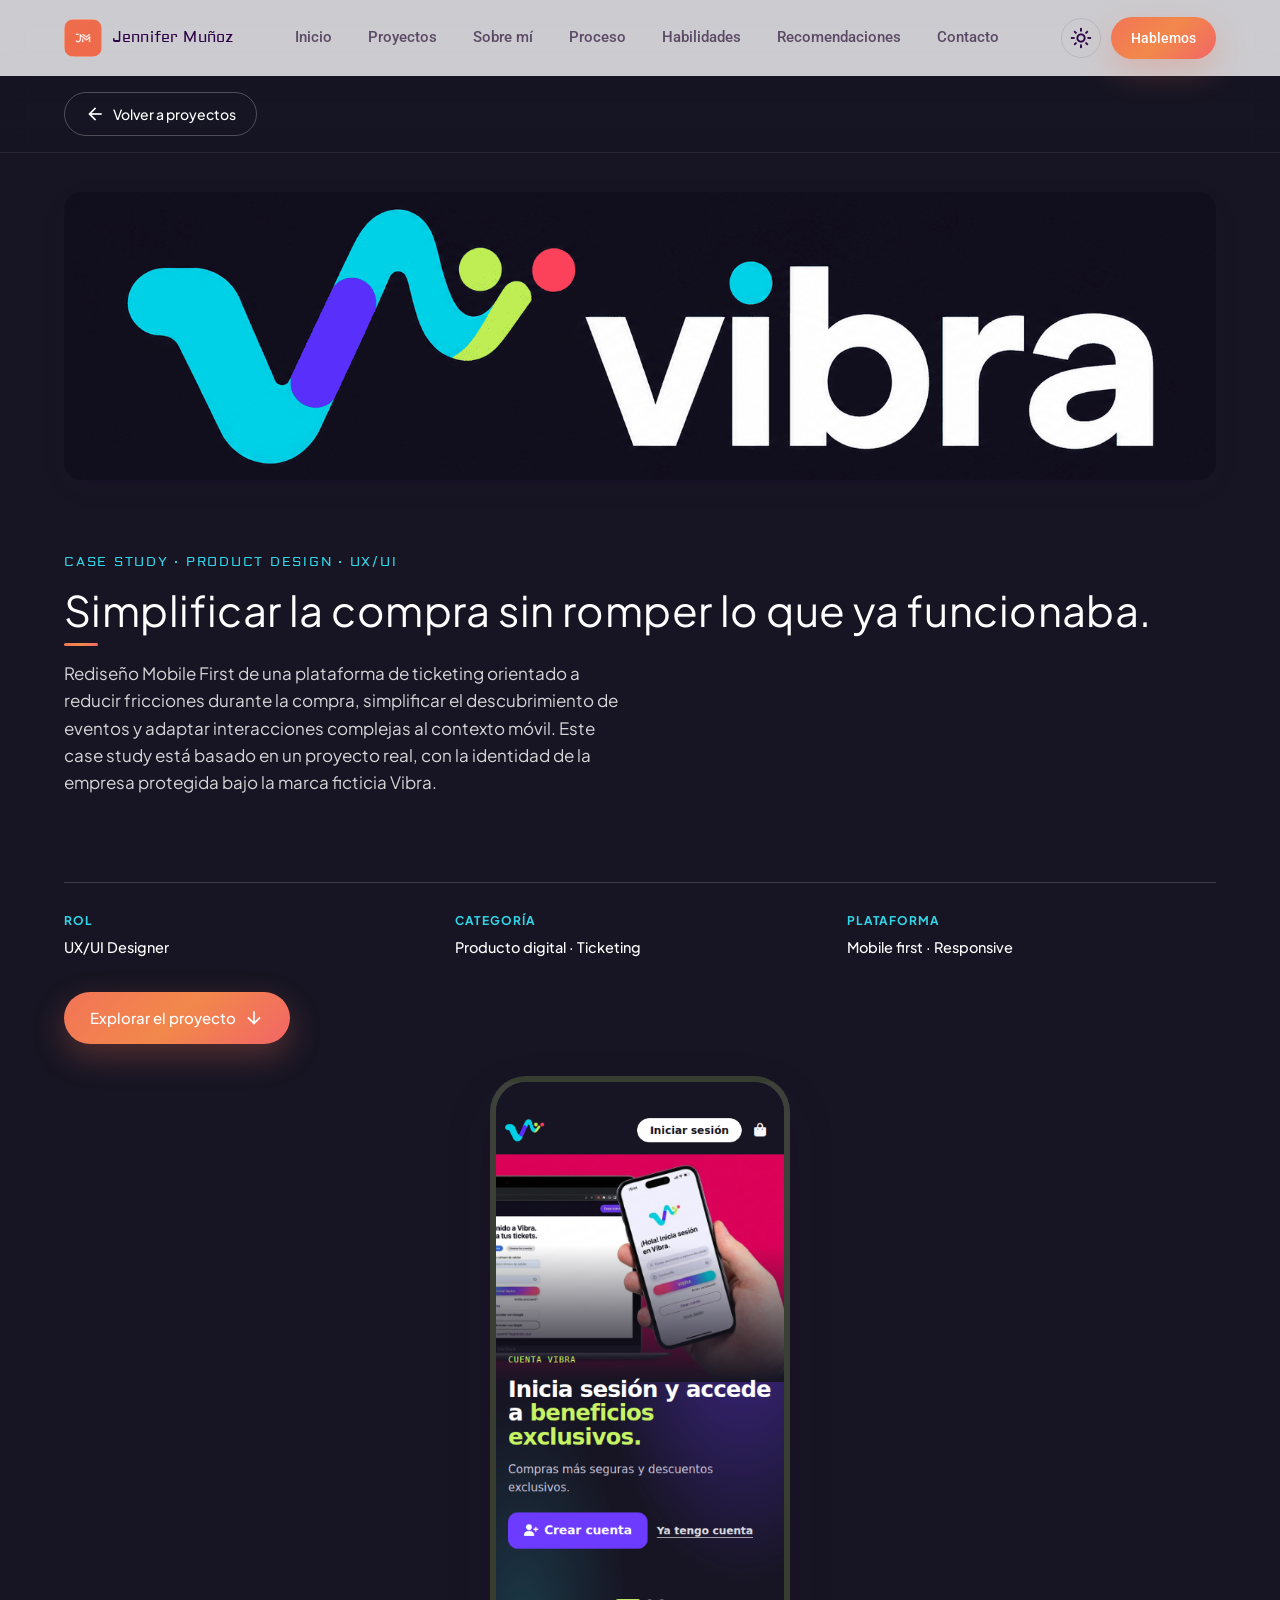
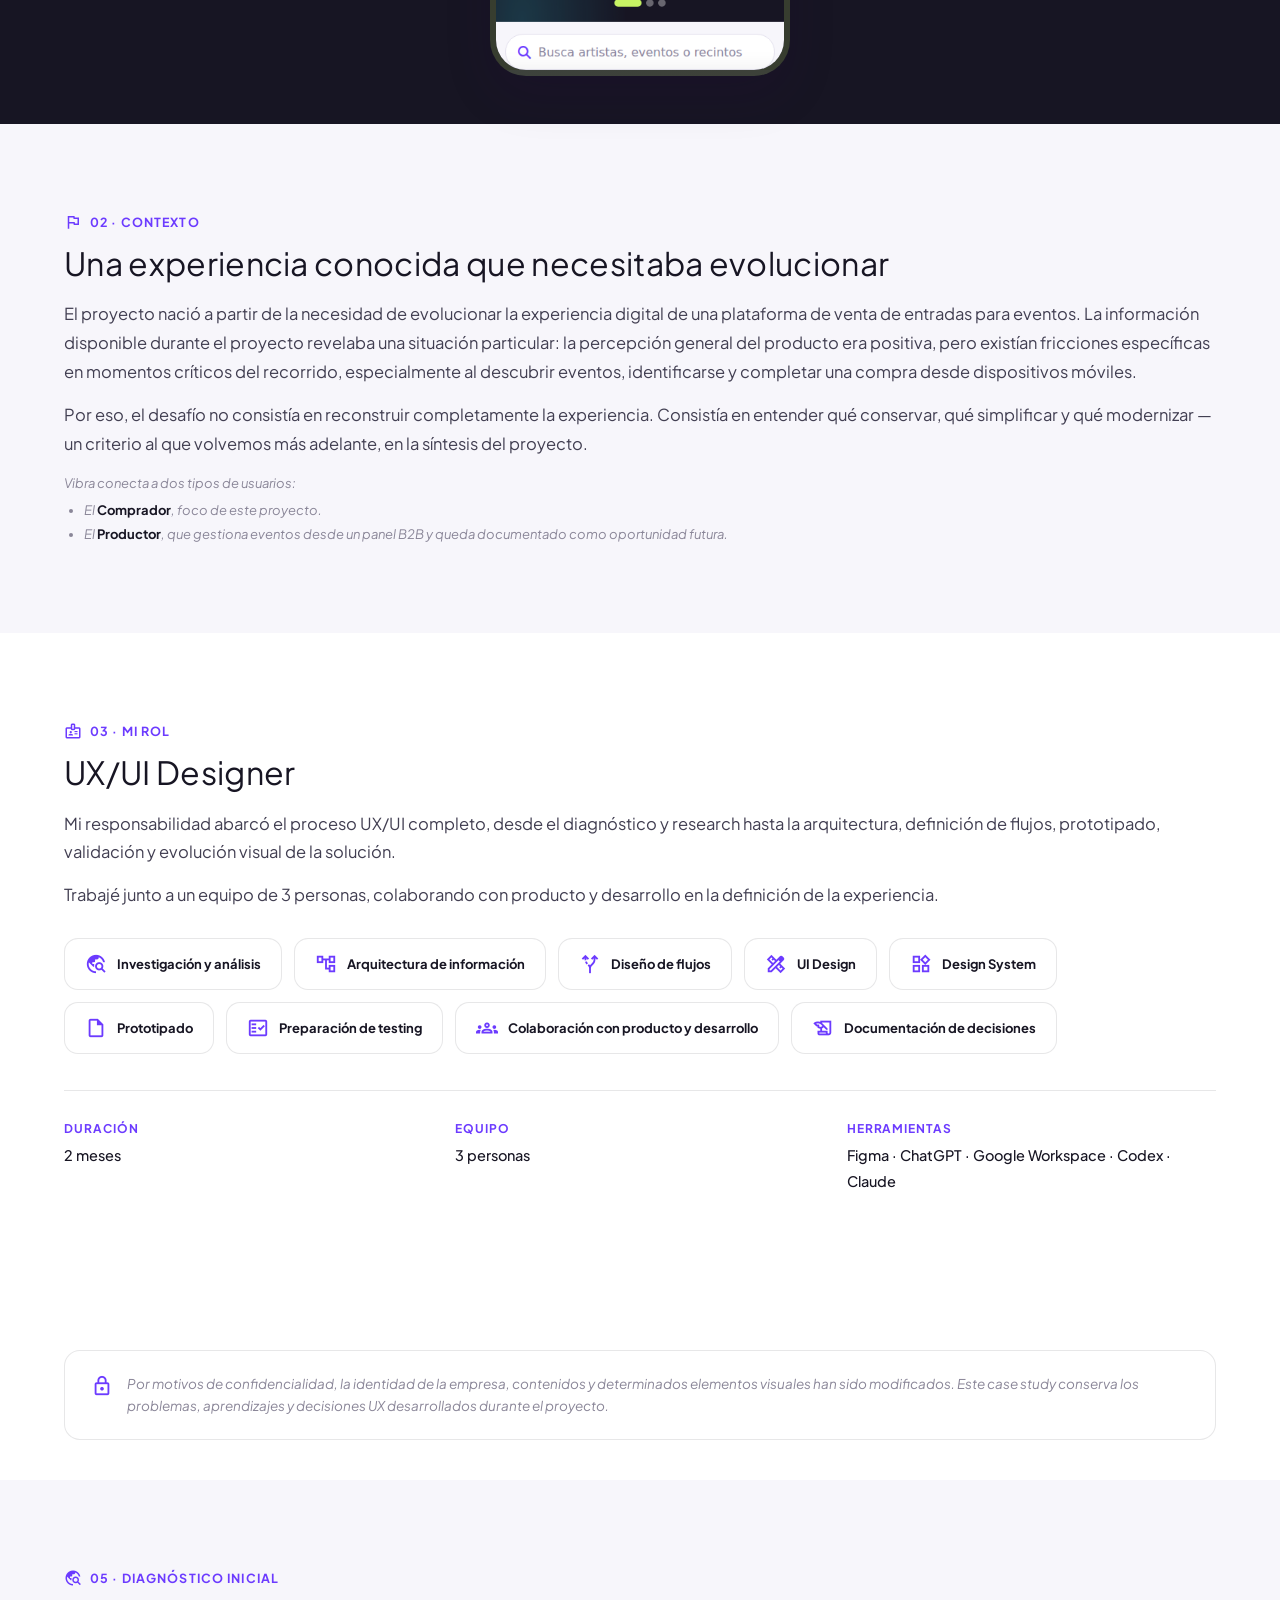
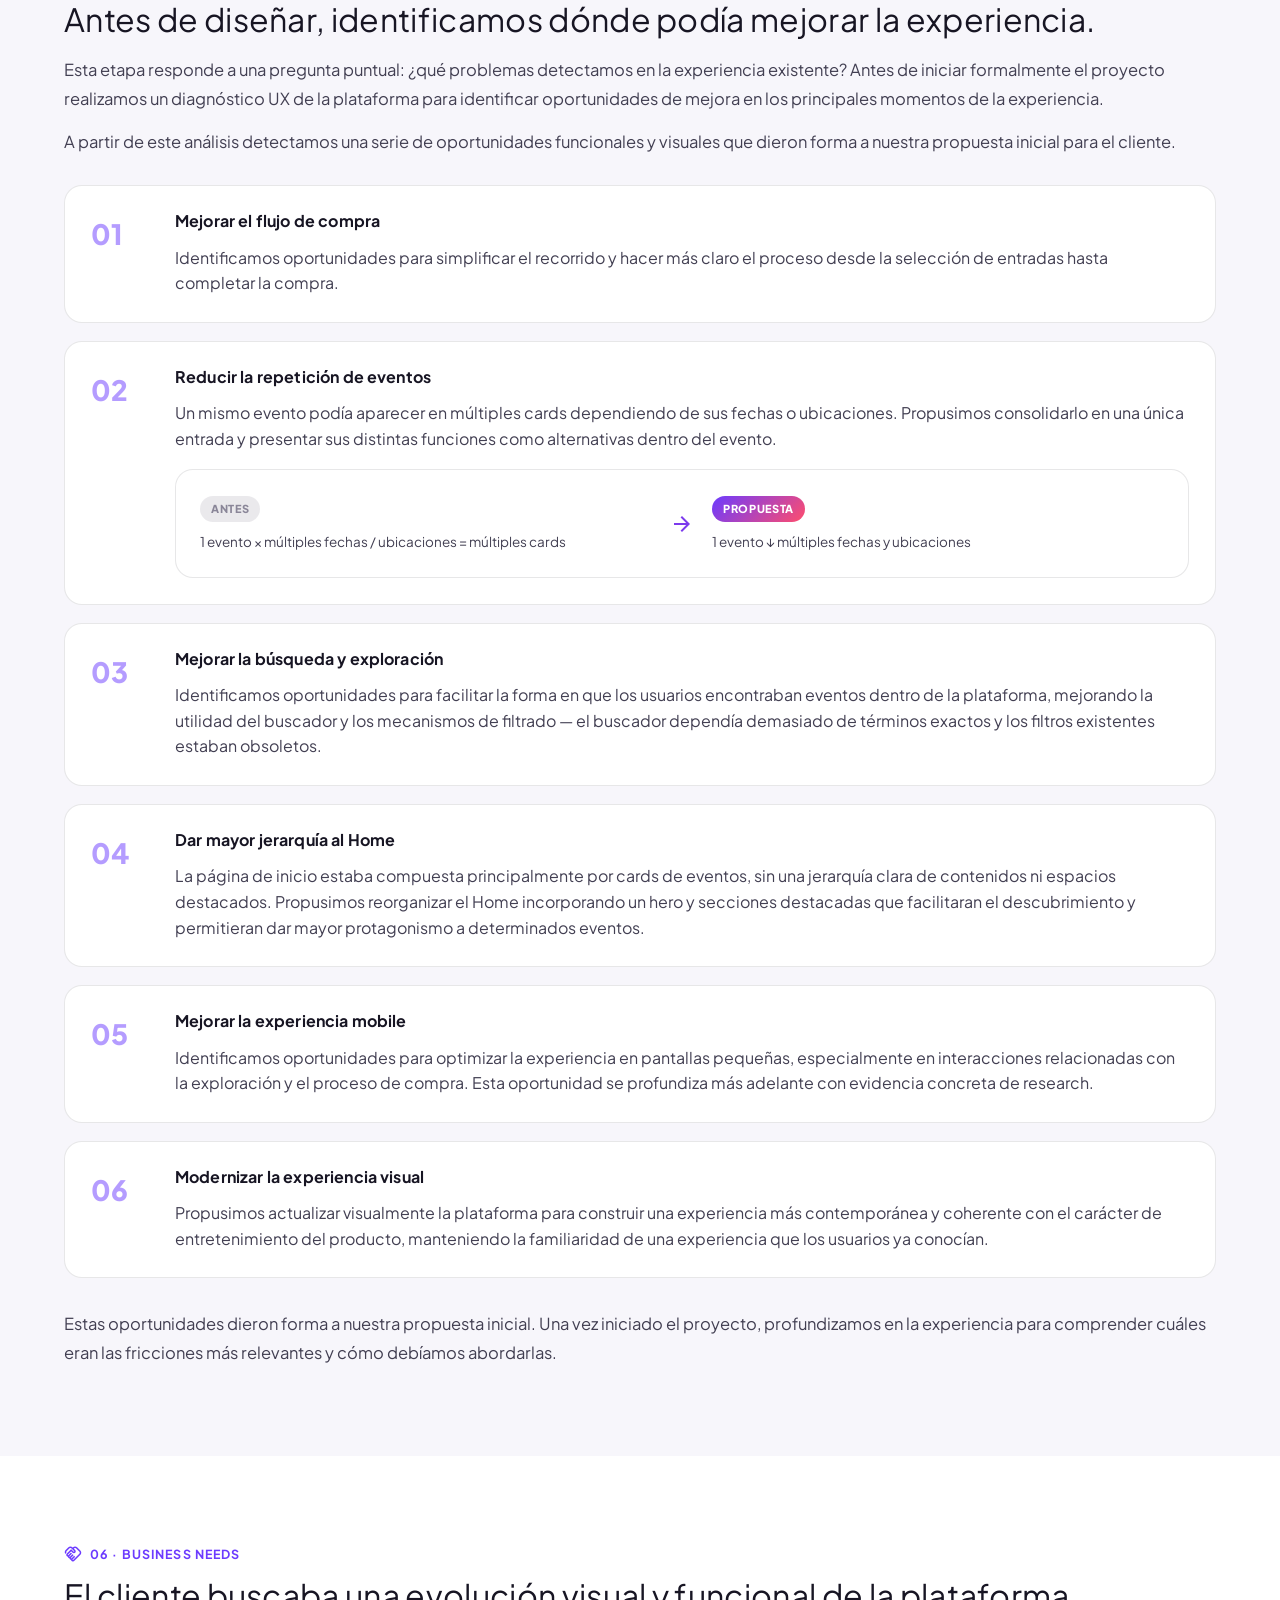
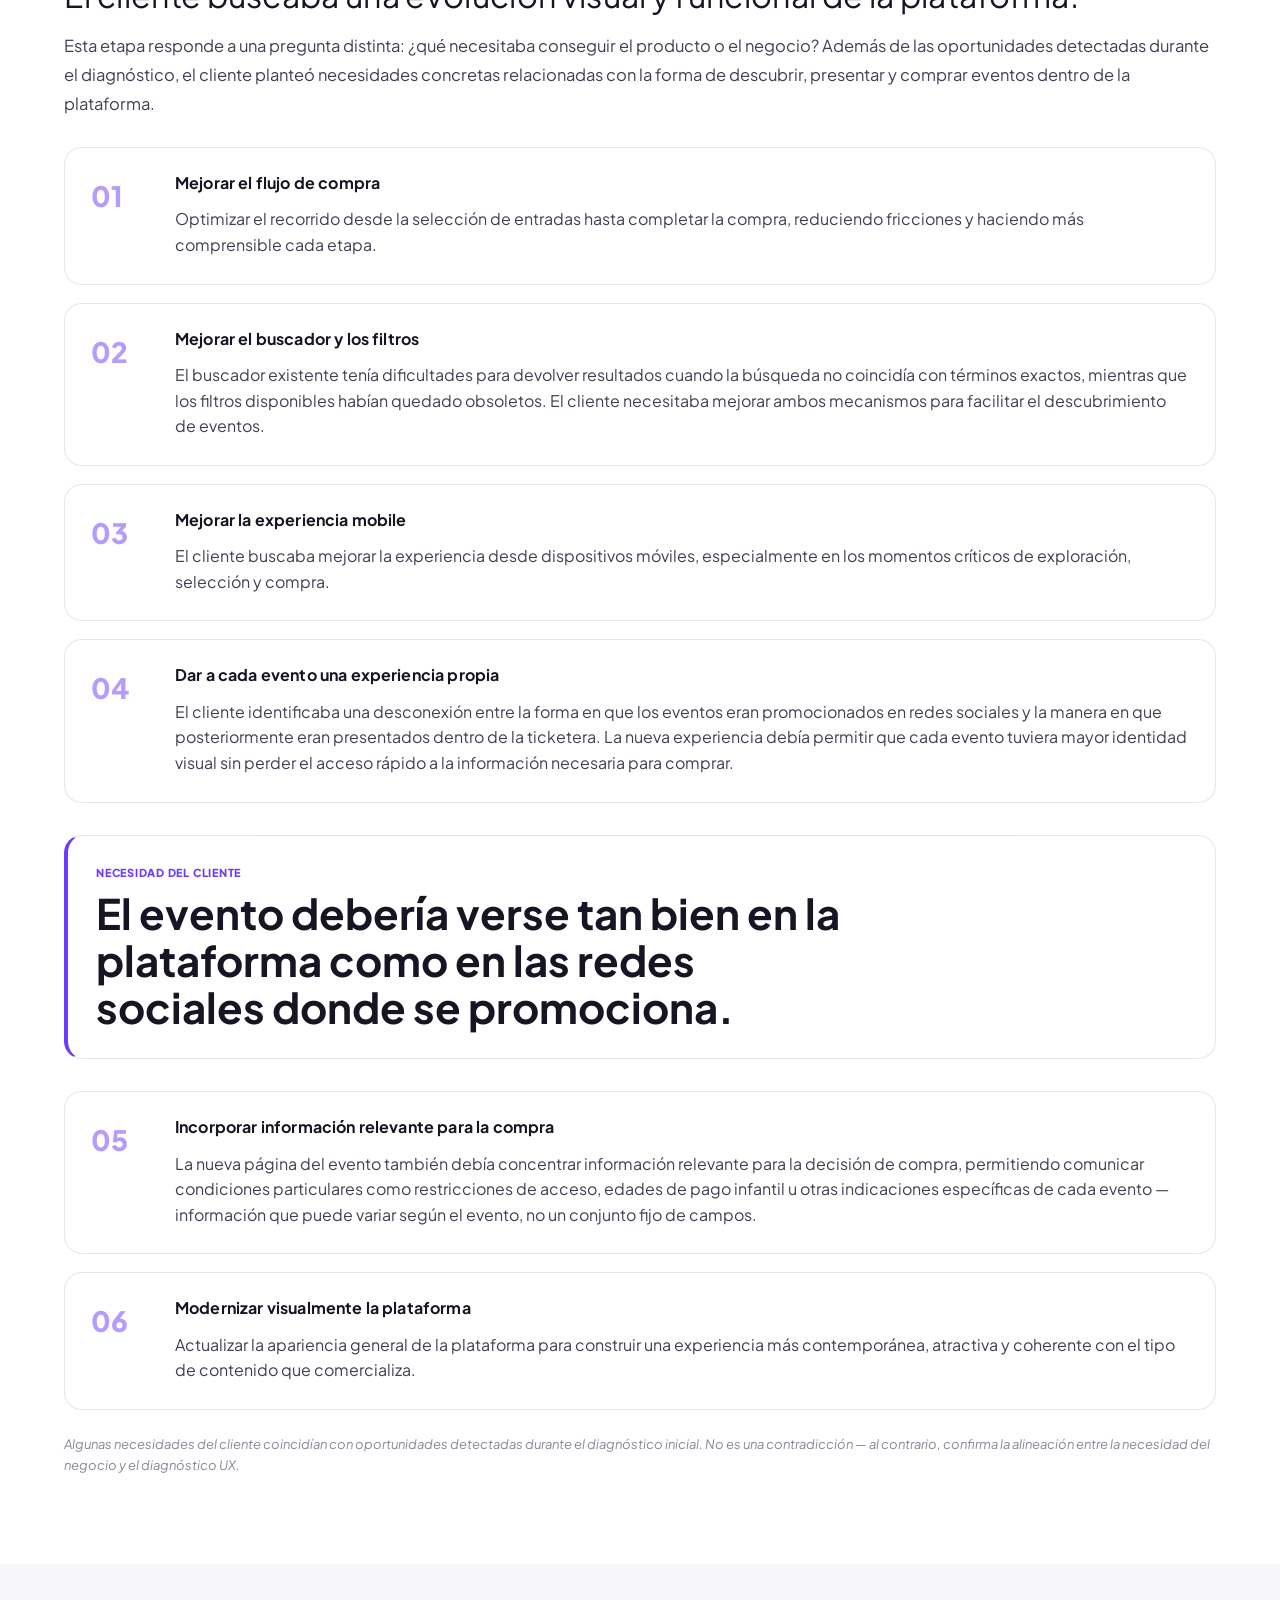
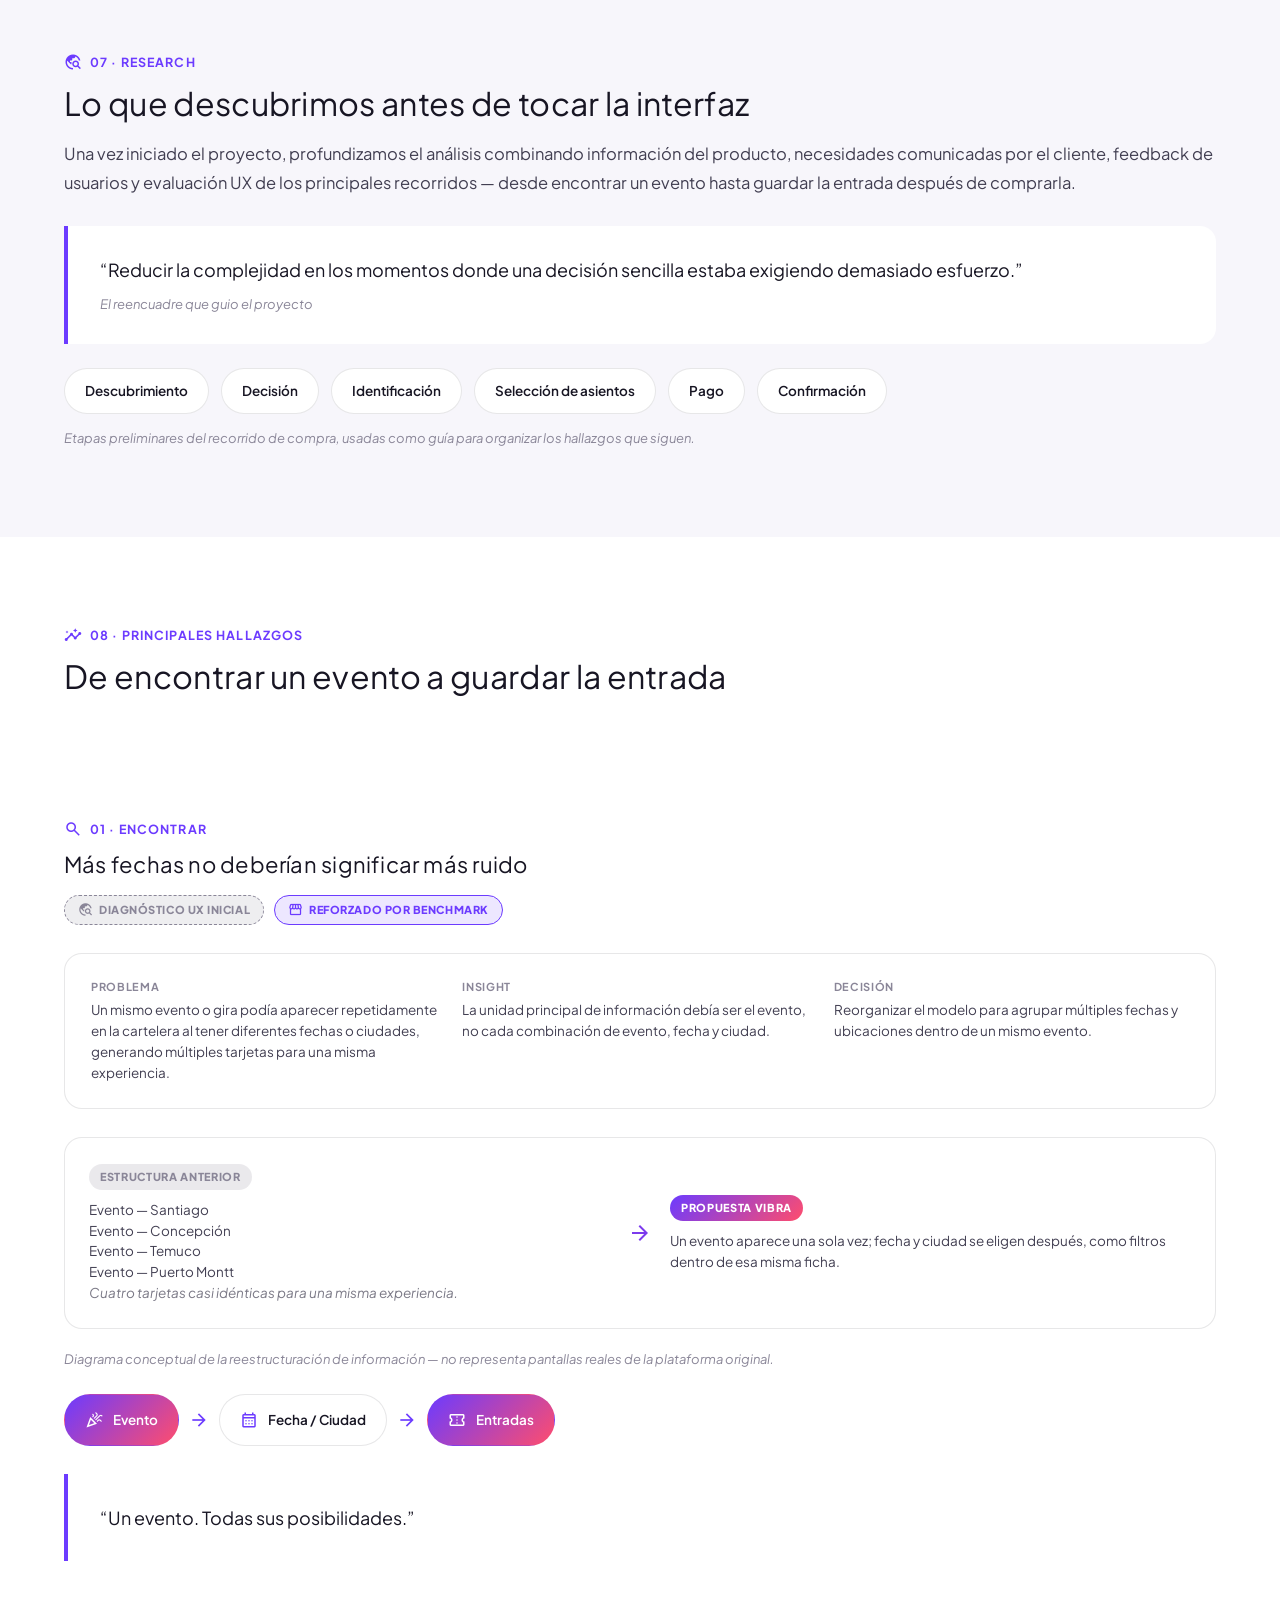
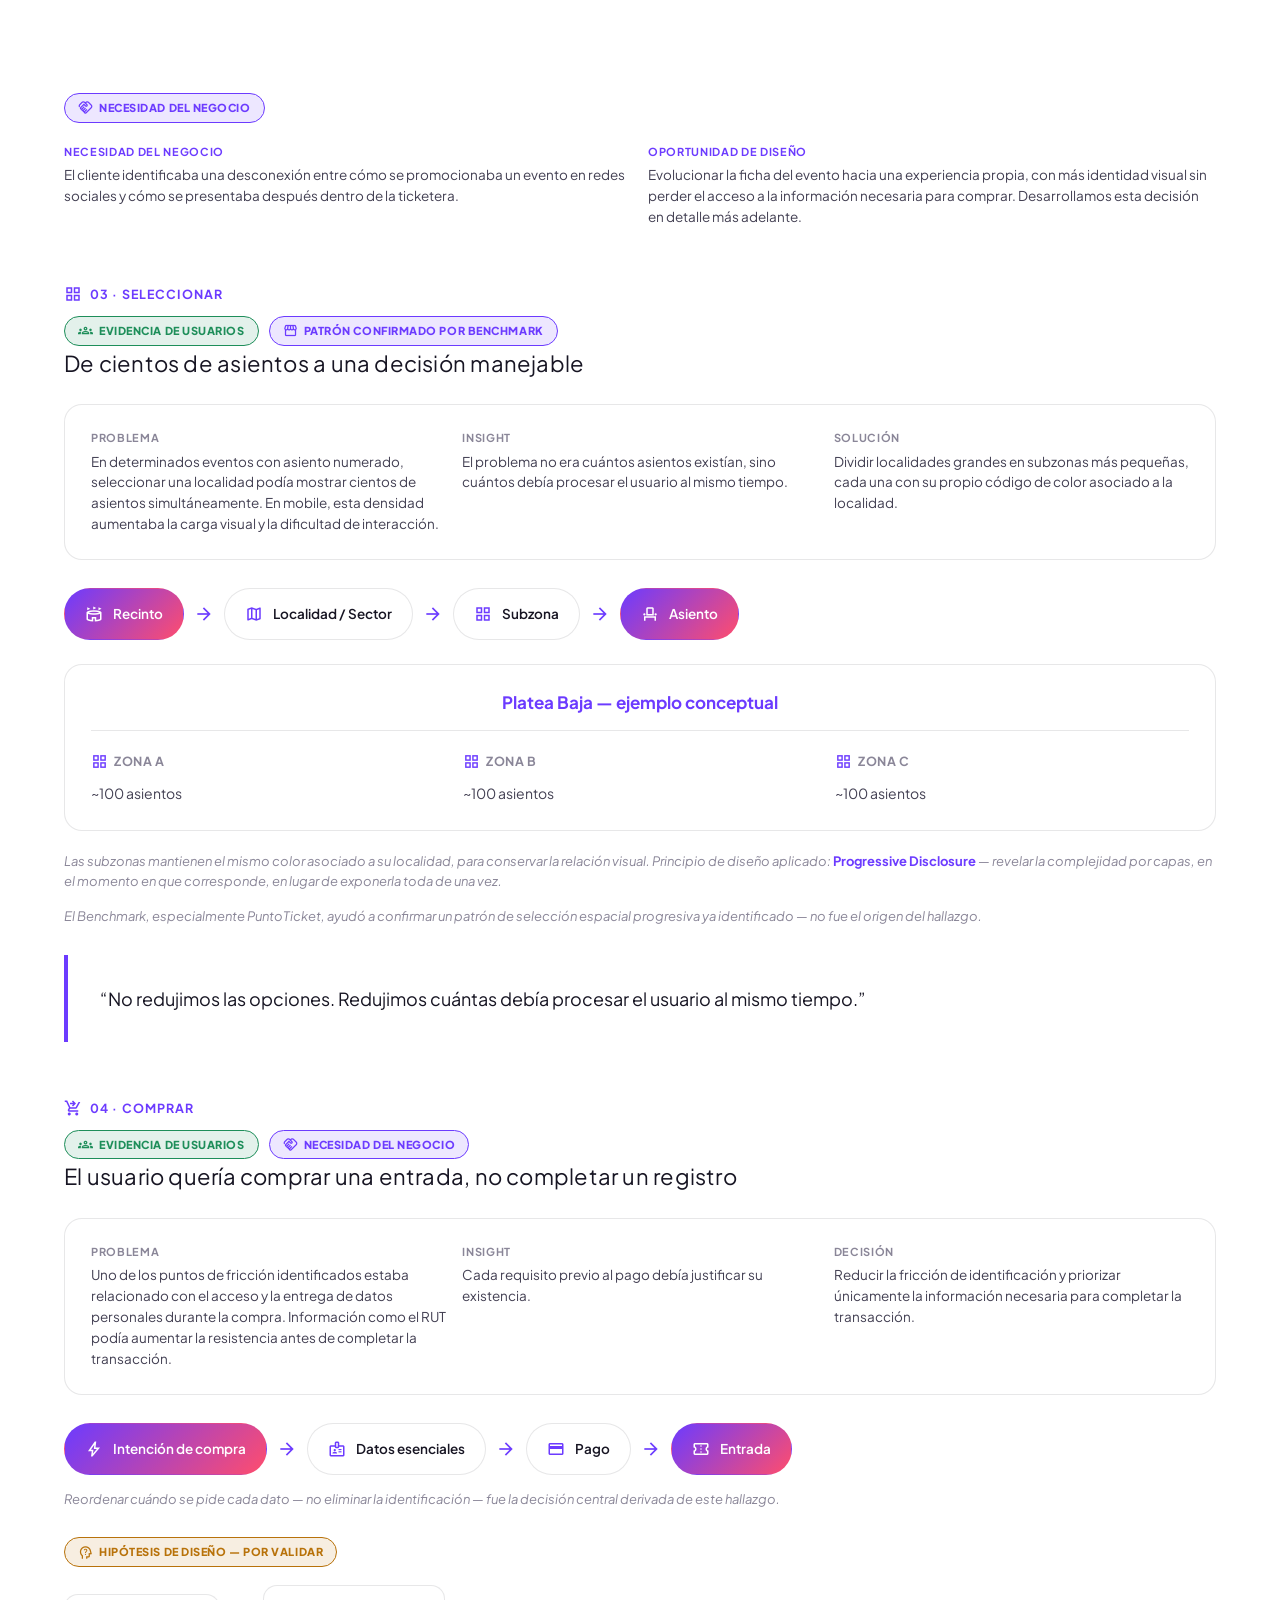
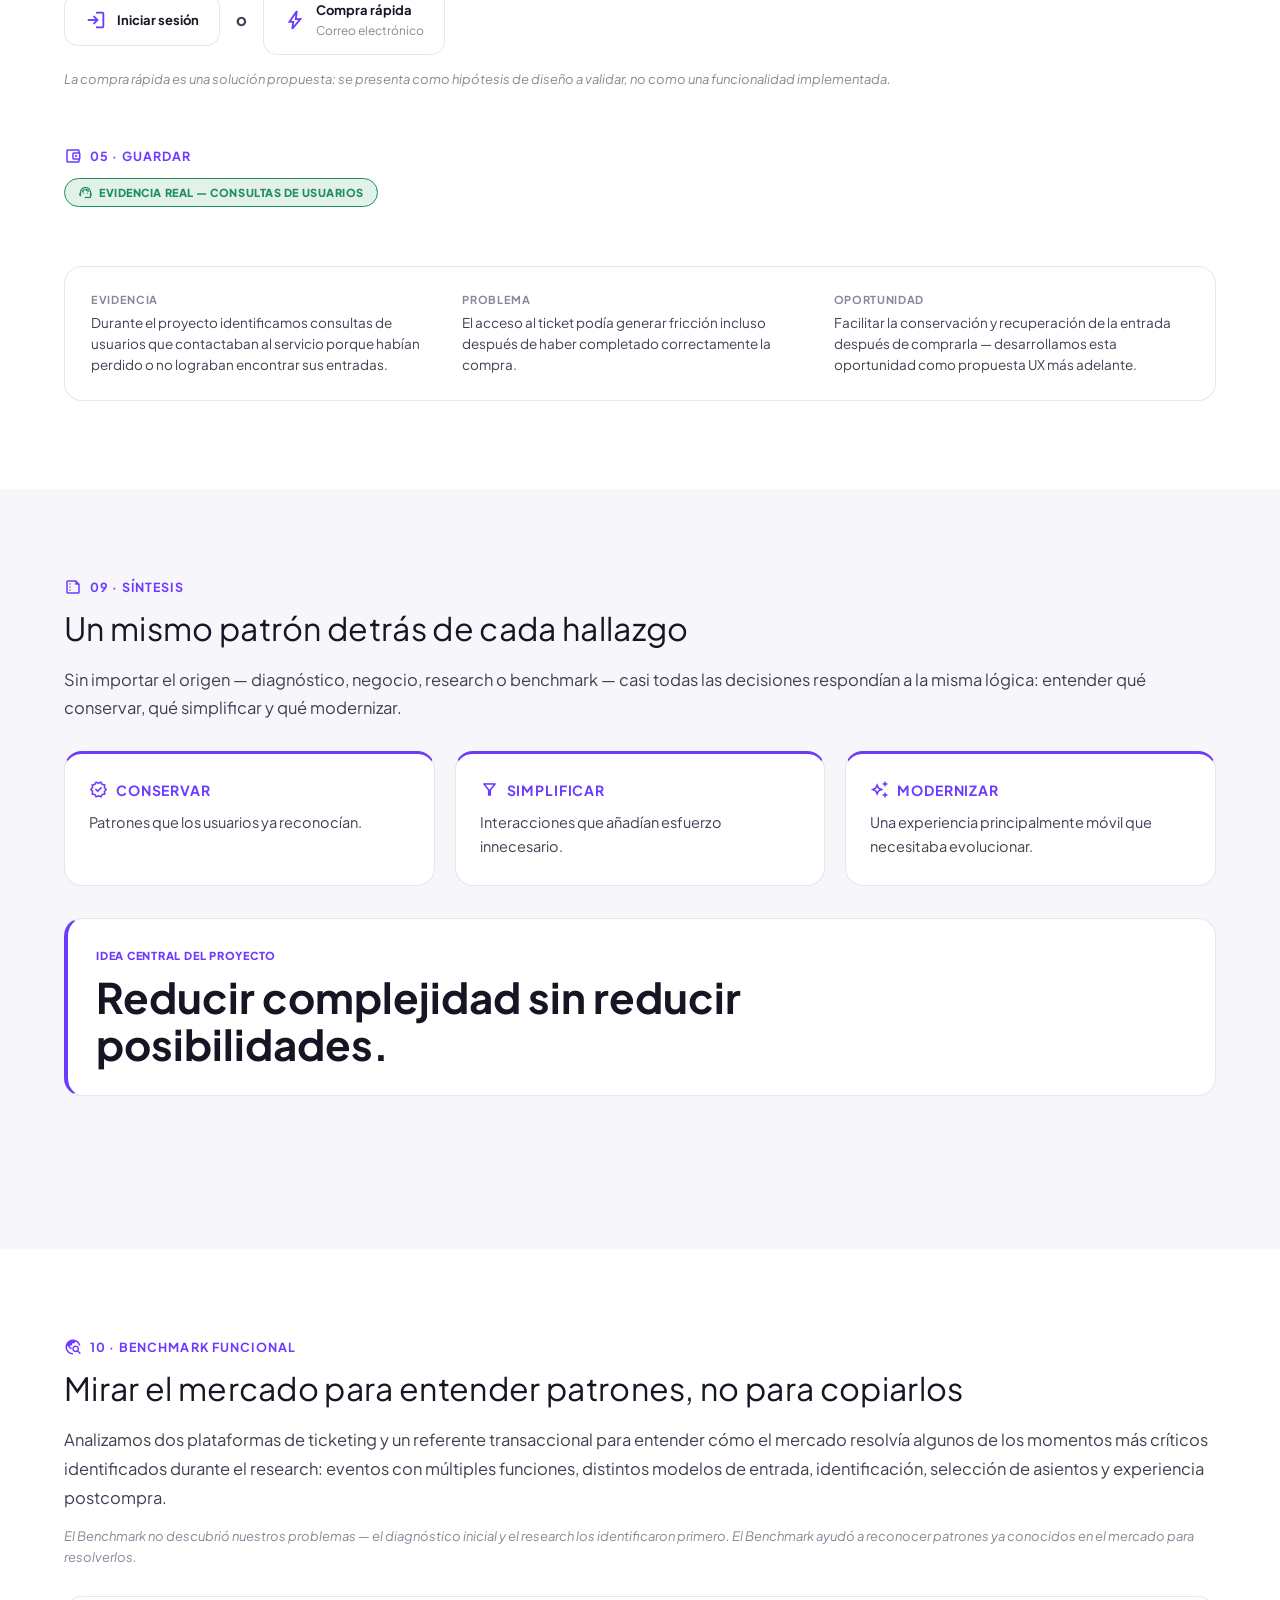
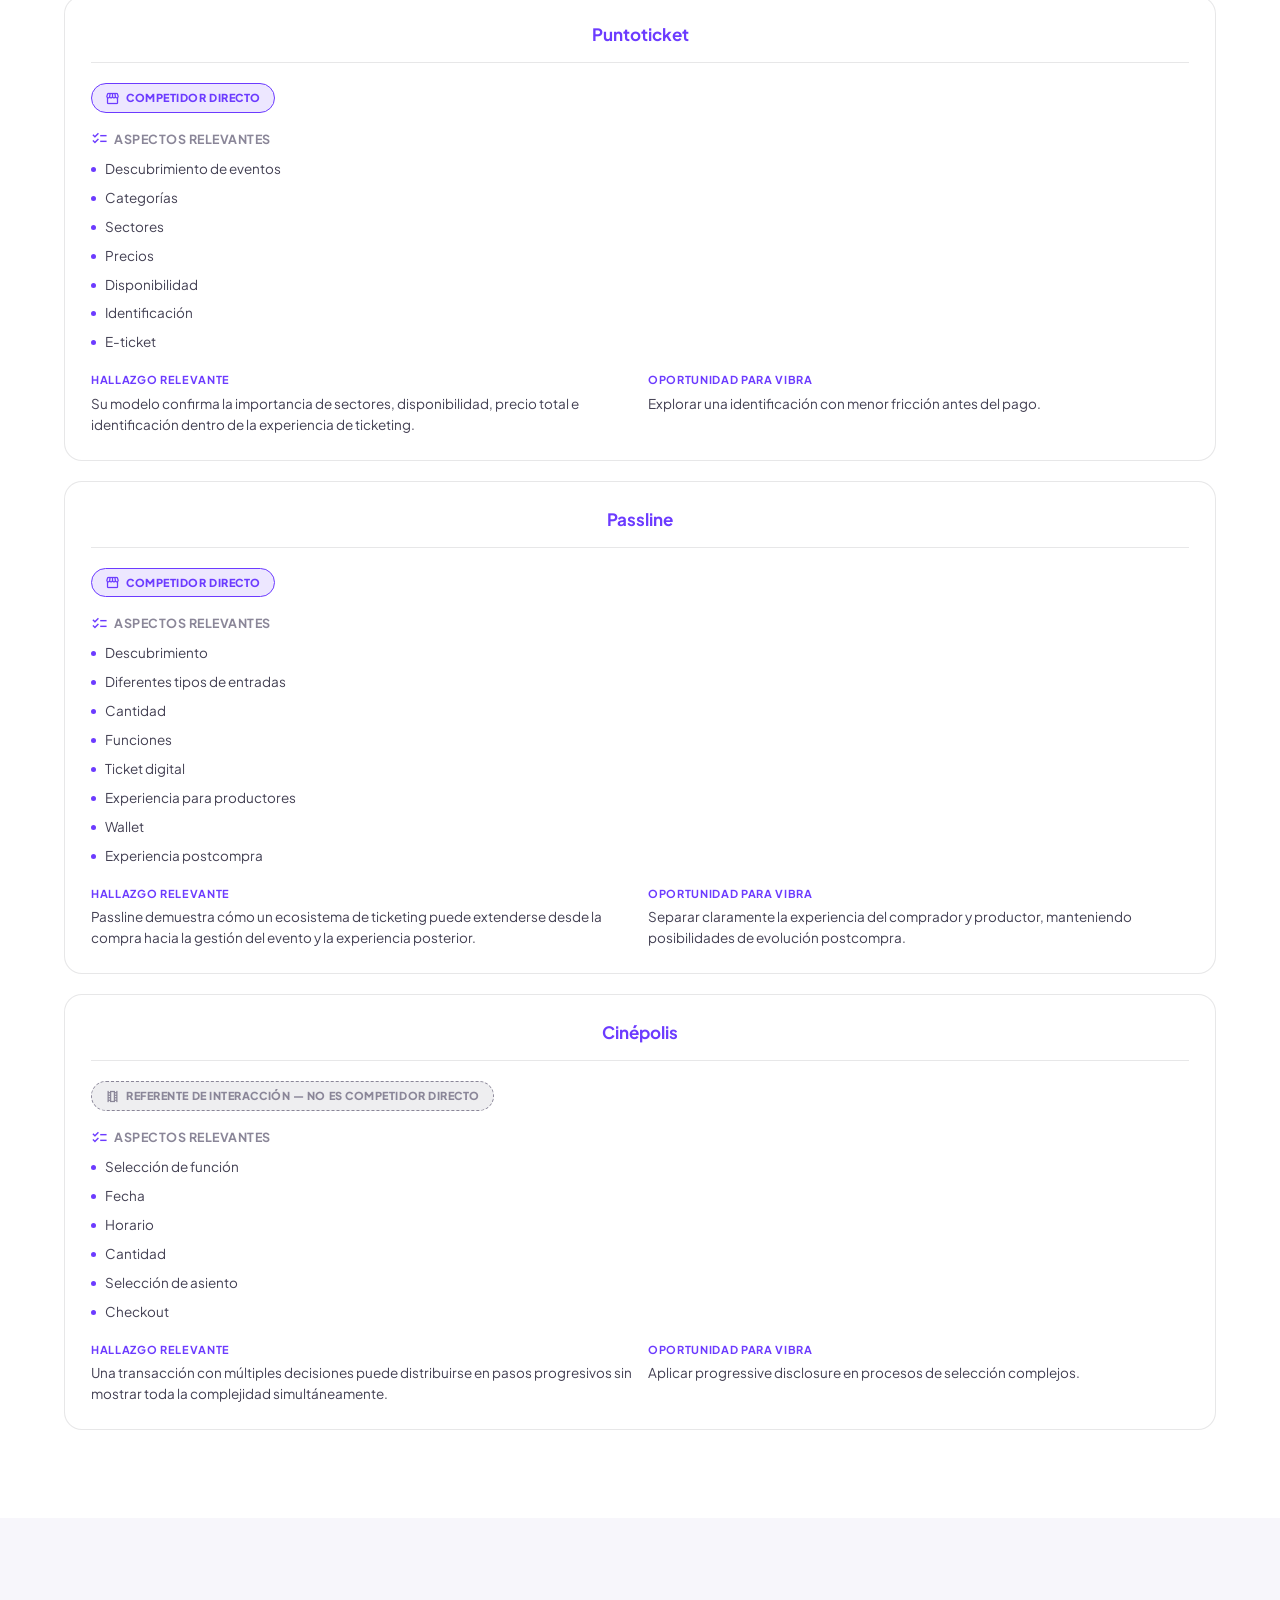
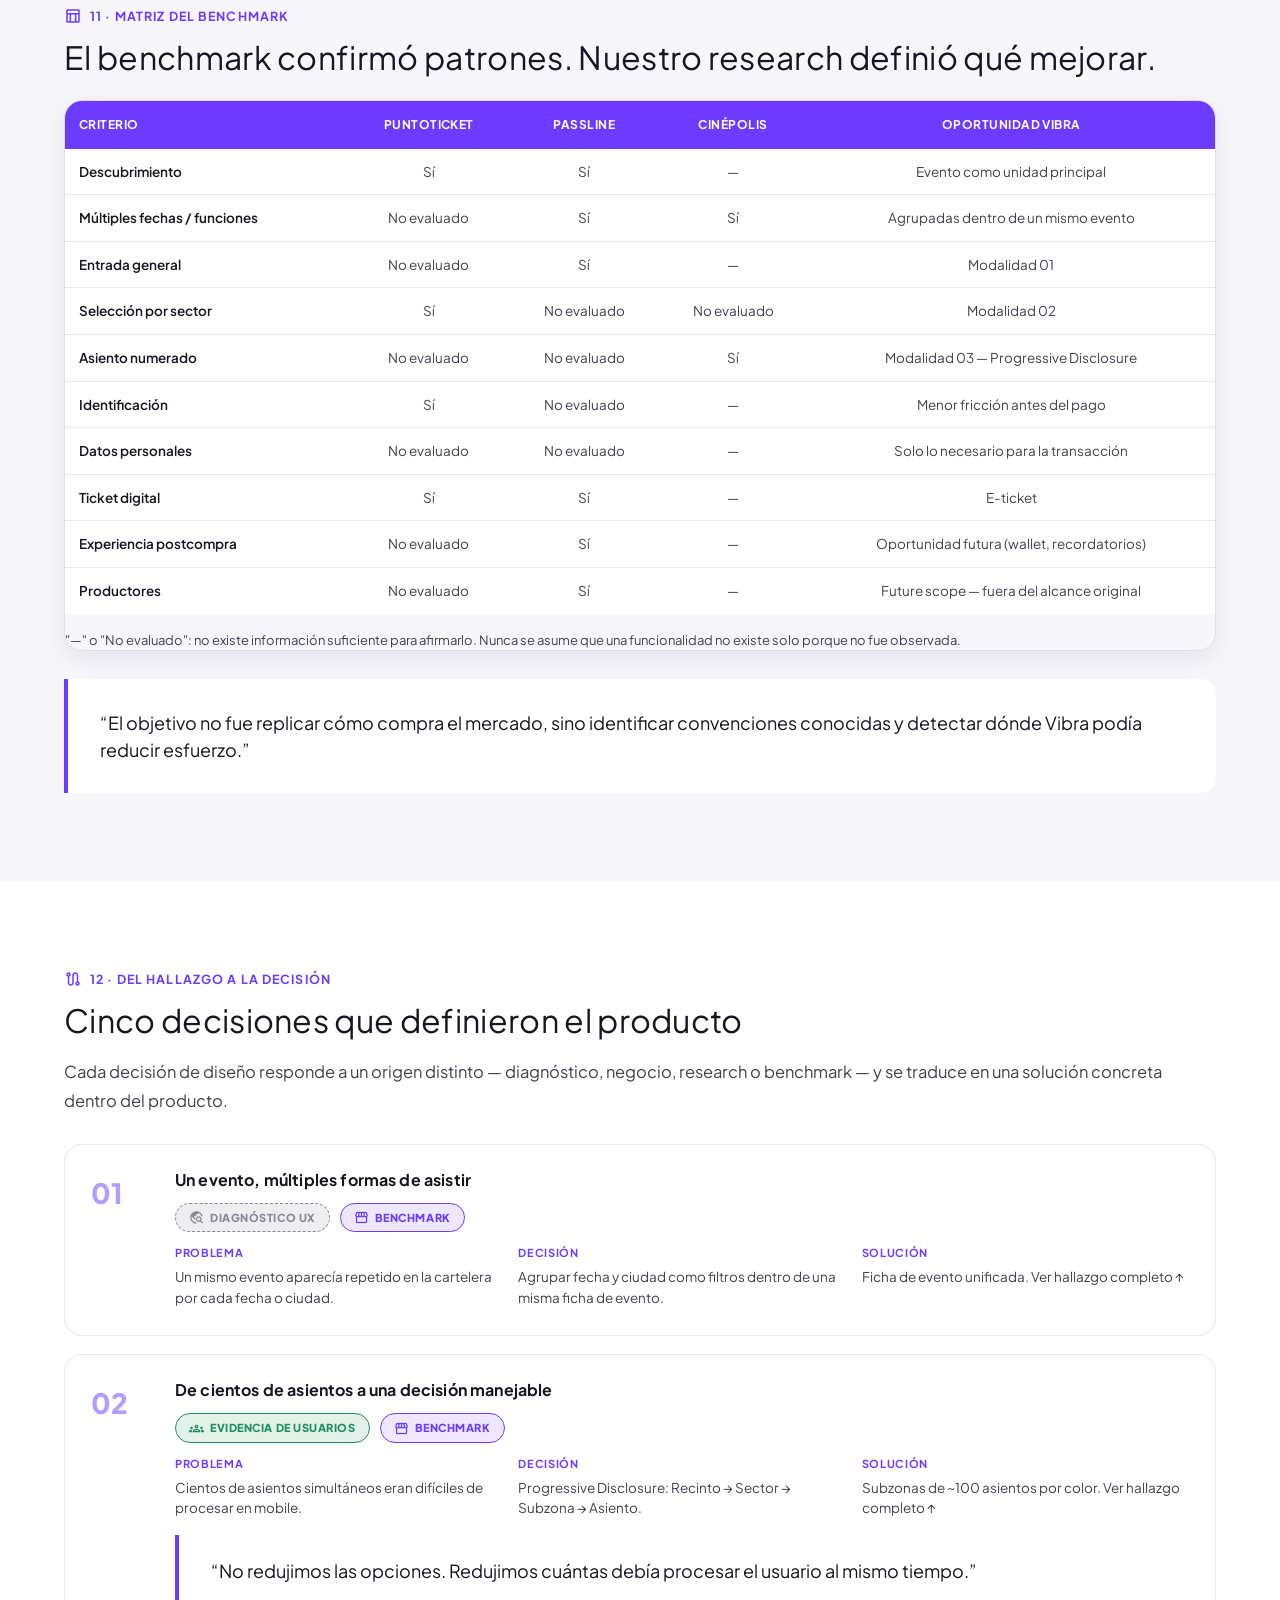
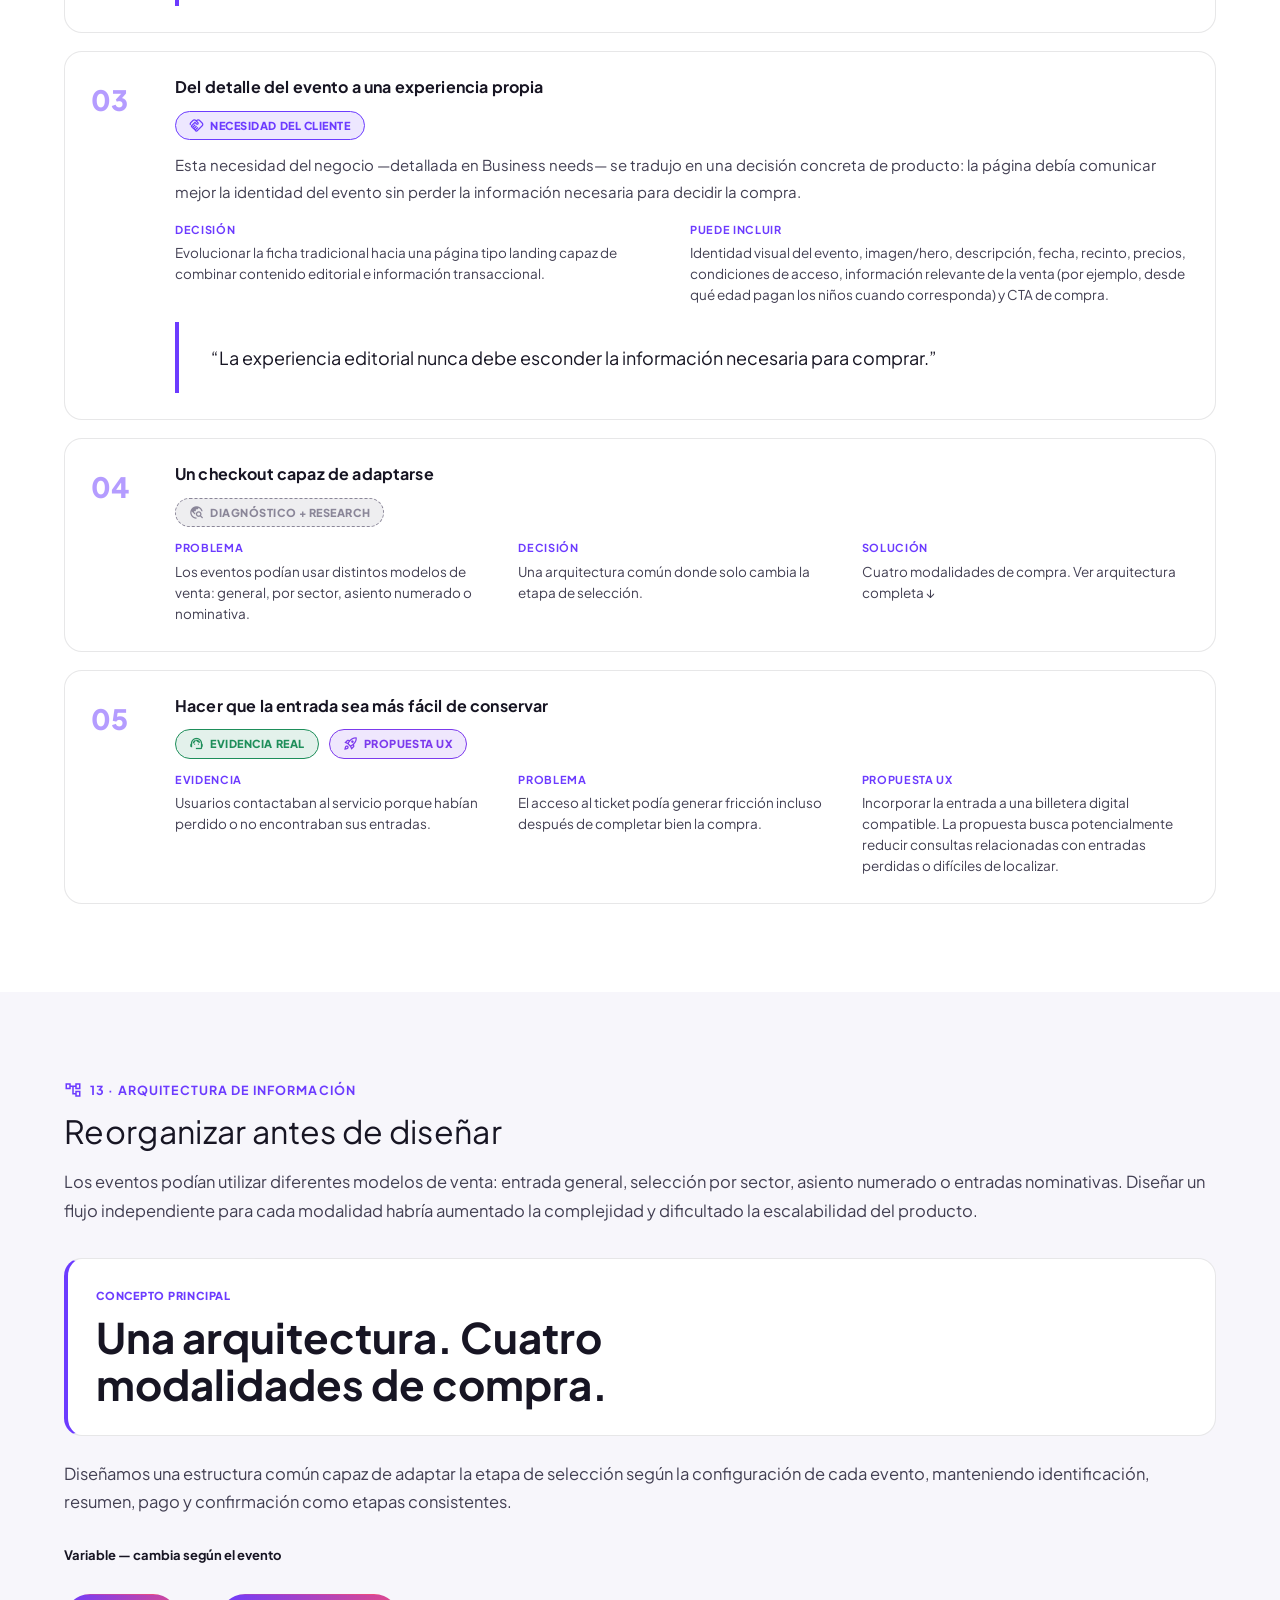
==== commit 90c66b1d: "cambios vibra" ====
--- a/proyectos/proyecto-1.html
+++ b/proyectos/proyecto-1.html
@@ -138,9 +138,10 @@
     <div class="container pd-section__inner">
       <p class="pd-kicker"><span class="material-symbols-outlined">badge</span>03 · Mi rol</p>
       <h2 class="pd-heading" data-animate>UX/UI Designer</h2>
-      <p class="pd-lead" data-animate data-animate-delay="1">Participé en el proyecto cubriendo el proceso completo de diseño de producto, desde la comprensión del problema hasta la definición del sistema visual de la solución.</p>
-
-      <div class="pd-chips" data-animate data-animate-delay="2">
+      <p class="pd-lead" data-animate data-animate-delay="1">Mi responsabilidad abarcó el proceso UX/UI completo, desde el diagnóstico y research hasta la arquitectura, definición de flujos, prototipado, validación y evolución visual de la solución.</p>
+      <p class="pd-lead" data-animate data-animate-delay="2">Trabajé junto a un equipo de 3 personas, colaborando con producto y desarrollo en la definición de la experiencia.</p>
+
+      <div class="pd-chips" data-animate data-animate-delay="3">
         <div class="pd-chip"><span class="material-symbols-outlined">travel_explore</span><div><strong>Investigación y análisis</strong></div></div>
         <div class="pd-chip"><span class="material-symbols-outlined">account_tree</span><div><strong>Arquitectura de información</strong></div></div>
         <div class="pd-chip"><span class="material-symbols-outlined">alt_route</span><div><strong>Diseño de flujos</strong></div></div>
@@ -152,7 +153,7 @@
         <div class="pd-chip"><span class="material-symbols-outlined">history_edu</span><div><strong>Documentación de decisiones</strong></div></div>
       </div>
 
-      <div class="project-detail__meta" style="grid-template-columns:repeat(3,minmax(0,1fr)); margin-top:36px;" data-animate data-animate-delay="3">
+      <div class="project-detail__meta" style="grid-template-columns:repeat(3,minmax(0,1fr)); margin-top:36px;" data-animate data-animate-delay="4">
         <div><strong>Duración</strong><span>2 meses</span></div>
         <div><strong>Equipo</strong><span>3 personas</span></div>
         <div><strong>Herramientas</strong><span>Figma · ChatGPT · Google Workspace · Codex · Claude</span></div>
@@ -175,7 +176,7 @@
     <div class="container pd-section__inner">
       <p class="pd-kicker"><span class="material-symbols-outlined">travel_explore</span>05 · Diagnóstico inicial</p>
       <h2 class="pd-heading" data-animate>Antes de diseñar, identificamos dónde podía mejorar la experiencia.</h2>
-      <p class="pd-lead" data-animate data-animate-delay="1">Antes de iniciar formalmente el proyecto realizamos un diagnóstico UX de la plataforma existente para identificar oportunidades de mejora en los principales momentos de la experiencia.</p>
+      <p class="pd-lead" data-animate data-animate-delay="1">Esta etapa responde a una pregunta puntual: ¿qué problemas detectamos en la experiencia existente? Antes de iniciar formalmente el proyecto realizamos un diagnóstico UX de la plataforma para identificar oportunidades de mejora en los principales momentos de la experiencia.</p>
       <p class="pd-lead" data-animate data-animate-delay="2">A partir de este análisis detectamos una serie de oportunidades funcionales y visuales que dieron forma a nuestra propuesta inicial para el cliente.</p>
 
       <div class="pd-decisions" data-animate data-animate-delay="3">
@@ -230,7 +231,7 @@
     <div class="container pd-section__inner">
       <p class="pd-kicker"><span class="material-symbols-outlined">handshake</span>06 · Business needs</p>
       <h2 class="pd-heading" data-animate>El cliente buscaba una evolución visual y funcional de la plataforma.</h2>
-      <p class="pd-lead" data-animate data-animate-delay="1">Además de las oportunidades detectadas durante el diagnóstico, el cliente planteó necesidades concretas relacionadas con la forma de descubrir, presentar y comprar eventos dentro de la plataforma.</p>
+      <p class="pd-lead" data-animate data-animate-delay="1">Esta etapa responde a una pregunta distinta: ¿qué necesitaba conseguir el producto o el negocio? Además de las oportunidades detectadas durante el diagnóstico, el cliente planteó necesidades concretas relacionadas con la forma de descubrir, presentar y comprar eventos dentro de la plataforma.</p>
 
       <div class="pd-decisions" data-animate data-animate-delay="2">
         <div class="pd-decision">
@@ -662,7 +663,7 @@
             <div class="pd-evidence-row" style="margin-bottom:12px;">
               <span class="pd-evidence-tag pd-evidence-tag--desk"><span class="material-symbols-outlined">handshake</span>Necesidad del cliente</span>
             </div>
-            <p class="pd-lead" style="font-size:15px; margin:0 0 16px;">El cliente identificaba una desconexión entre la comunicación visual usada para promocionar un evento y la experiencia que encontraba el usuario al llegar a la ticketera. La página debía comunicar mejor la identidad del evento y, al mismo tiempo, concentrar la información necesaria para tomar una decisión de compra.</p>
+            <p class="pd-lead" style="font-size:15px; margin:0 0 16px;">Esta necesidad del negocio —detallada en Business needs— se tradujo en una decisión concreta de producto: la página debía comunicar mejor la identidad del evento sin perder la información necesaria para decidir la compra.</p>
             <div class="pd-decision__grid pd-decision__grid--2">
               <div><span>Decisión</span><p>Evolucionar la ficha tradicional hacia una página tipo landing capaz de combinar contenido editorial e información transaccional.</p></div>
               <div><span>Puede incluir</span><p>Identidad visual del evento, imagen/hero, descripción, fecha, recinto, precios, condiciones de acceso, información relevante de la venta (por ejemplo, desde qué edad pagan los niños cuando corresponda) y CTA de compra.</p></div>
@@ -927,8 +928,8 @@
       <div class="pd-figma-embed" data-figma-url="../assets/prototipo-vibra/index.html">
         <div class="pd-figma-embed__placeholder">
           <span class="material-symbols-outlined">design_services</span>
-          <p>Wireframe interactivo próximamente</p>
-          <span>Se incorporará una vista embebida de Figma Make cuando el prototipo esté listo para compartir.</span>
+          <p>Wireframe funcional</p>
+          <span>Explora el recorrido completo y las principales decisiones de interacción antes de la etapa visual.</span>
         </div>
         <div class="pd-figma-embed__frame" hidden>
           <div class="pd-figma-embed__frame-bar">
@@ -1024,12 +1025,13 @@
           <span class="pd-evidence-tag pd-evidence-tag--validado"><span class="material-symbols-outlined">groups</span>4/4 completaron sin cuenta</span>
         </div>
         <blockquote class="pd-quote" data-animate data-animate-delay="1">“La compra sin cuenta funciona, pero la elección puede ser más clara.”</blockquote>
+        <p class="pd-note" style="margin-top:12px;" data-animate data-animate-delay="2">La compra rápida fue incorporada al prototipo como hipótesis de diseño y evaluada durante el test — no era una funcionalidad implementada en el producto real.</p>
 
         <div class="pd-validation" data-animate data-animate-delay="2">
           <div class="pd-validation__row">
             <p class="pd-validation__task"><span class="material-symbols-outlined">task_alt</span>Los 4 participantes completaron la compra sin crear una cuenta usando “Compra rápida”, con una facilidad reportada de 7/7 en los 4 casos. 2/4 tuvieron dudas en algún momento sobre si era obligatorio iniciar sesión o crear una cuenta, y 1 participante comprendió solo parcialmente por qué se solicitaba el correo.</p>
             <div class="pd-decision__grid pd-decision__grid--2">
-              <div><span>Resultado</span><p>El test demostró que la tarea podía completarse correctamente: el problema no está en el flujo de compra rápida, sino en la claridad de la elección entre iniciar sesión y continuar sin cuenta.</p></div>
+              <div><span>Resultado</span><p>El test mostró que la tarea podía completarse correctamente: el problema no está en el flujo de compra rápida, sino en la claridad de la elección entre iniciar sesión y continuar sin cuenta.</p></div>
               <div><span>Decisión</span><p>Mantener la compra sin cuenta, pero hacer más evidente la diferencia entre iniciar sesión y continuar con correo.</p></div>
             </div>
           </div>
@@ -1052,7 +1054,7 @@
         <div class="pd-triad" data-animate data-animate-delay="2">
           <div class="pd-triad__card">
             <h3><span class="material-symbols-outlined">search</span>Encontrar el evento</h3>
-            <p>4/4 participantes encontraron el evento — 3/4 usando filtros o categorías y 1/4 el buscador. Facilidad promedio declarada: 6,25/7. La exploración inicial permitió encontrar el evento sin bloqueos relevantes.</p>
+            <p>4/4 participantes encontraron el evento — 3/4 usando filtros o categorías y 1/4 el buscador. Facilidad promedio declarada: 6,25/7 (Escala: 1 = muy difícil · 7 = muy fácil). La exploración inicial permitió encontrar el evento sin bloqueos relevantes.</p>
           </div>
           <div class="pd-triad__card">
             <h3><span class="material-symbols-outlined">badge</span>Entradas nominativas</h3>
@@ -1093,7 +1095,7 @@
   <!-- 19. DESIGN SYSTEM — VIBRA UI -->
   <section class="pd-section pd-section--alt" id="design-system">
     <div class="container pd-section__inner">
-      <p class="pd-kicker"><span class="material-symbols-outlined">widgets</span>19 · Design System — Vibra UI</p>
+      <p class="pd-kicker"><span class="material-symbols-outlined">widgets</span>19 · Vibra UI — Foundations & Components</p>
       <h2 class="pd-heading" data-animate>Diseñar una experiencia consistente también era parte del producto</h2>
       <p class="pd-lead" data-animate data-animate-delay="1">Vibra UI se está construyendo de forma curada, componente por componente, mostrando únicamente lo que demuestra pensamiento sistémico — no un inventario completo de tokens.</p>
 
@@ -1118,7 +1120,7 @@
       </div>
 
       <div class="pd-token-group" style="margin-top:28px;" data-animate data-animate-delay="3">
-        <strong>Core components — implementados</strong>
+        <strong>Core components — definidos y aplicados</strong>
         <div class="vibra-ds-preview">
           <figure class="vibra-ds-preview__card">
             <div class="vibra-ds-preview__thumb"><img src="../assets/img/proyecto-1-ds-buttons.jpg" alt="Botones tp-button reales: primario, favorito, marca y comprar entradas" loading="lazy"></div>
@@ -1164,10 +1166,19 @@
     </div>
   </section>
 
-  <!-- 20. EVOLUCIÓN DEL PRODUCTO -->
+  <!-- 20. RESULTADO -->
+  <section class="pd-section" id="resultado">
+    <div class="container pd-section__inner">
+      <p class="pd-kicker"><span class="material-symbols-outlined">task_alt</span>20 · Resultado</p>
+      <h2 class="pd-heading" data-animate>Resultado</h2>
+      <p class="pd-lead" data-animate data-animate-delay="1">Definimos una arquitectura de compra común para cuatro modalidades de ticketing, validamos el recorrido mobile antes de avanzar a alta fidelidad e identificamos tres puntos prioritarios de iteración: inicio de compra, selección de fecha/localidad e identificación.</p>
+    </div>
+  </section>
+
+  <!-- 21. EVOLUCIÓN DEL PRODUCTO -->
   <section class="pd-exploration-marker" id="oportunidades">
     <div class="container pd-section__inner">
-      <p class="pd-kicker"><span class="material-symbols-outlined">rocket_launch</span>20 · Evolución del producto</p>
+      <p class="pd-kicker"><span class="material-symbols-outlined">rocket_launch</span>21 · Evolución del producto</p>
       <p class="pd-note" style="margin:0 0 4px; font-weight:700; letter-spacing:0.06em; text-transform:uppercase; font-size:11px; color:var(--pd-text-muted); font-style:normal;">Future Opportunities</p>
       <h2 class="pd-heading" data-animate>La experiencia no tiene por qué terminar después del pago</h2>
       <p class="pd-lead" data-animate data-animate-delay="1">Estas líneas quedan fuera del alcance original de este case study. Se documentan como exploración posterior de Product Design para ampliar el razonamiento — no como funcionalidades entregadas al cliente ni trabajo ya realizado.</p>
@@ -1188,13 +1199,13 @@
     </div>
   </section>
 
-  <!-- 21. CIERRE -->
+  <!-- 22. CIERRE -->
   <section class="pd-section" id="cierre">
     <div class="container pd-section__inner">
-      <p class="pd-kicker"><span class="material-symbols-outlined">flag_circle</span>21 · Cierre</p>
+      <p class="pd-kicker"><span class="material-symbols-outlined">flag_circle</span>22 · Cierre</p>
       <h2 class="pd-heading" data-animate>Reducir complejidad sin reducir posibilidades.</h2>
       <p class="pd-lead" data-animate data-animate-delay="1">Vibra demuestra que mejorar una experiencia no siempre significa agregar nuevas funcionalidades o reconstruir un producto desde cero. El desafío fue identificar dónde la experiencia exigía más esfuerzo del necesario y reorganizar esos momentos para que encontrar, elegir y comprar una entrada resultara más simple.</p>
-      <p class="pd-lead" data-animate data-animate-delay="2">Lo que queda documentado aquí es un proceso de decisiones, no una colección de pantallas terminadas: los hallazgos que lo originaron, los principios que lo ordenaron y la estructura ya preparada para recibir el resto del contenido a medida que se valide.</p>
+      <p class="pd-lead" data-animate data-animate-delay="2">El resultado documenta la evolución desde el diagnóstico inicial hasta un prototipo final, mostrando cómo los hallazgos de investigación y validación guiaron las principales decisiones de producto.</p>
 
       <div class="pd-research-question" data-animate data-animate-delay="3">
         <strong>Menos ruido. Menos fricción. Mejores decisiones.</strong>
@@ -1210,12 +1221,12 @@
   <section class="pd-section" id="prototipo-final">
     <div class="container pd-section__inner">
       <p class="pd-kicker"><span class="material-symbols-outlined">auto_awesome</span>Prototipo final</p>
-      <h2 class="pd-heading" data-animate>De las decisiones validadas a un producto terminado</h2>
+      <h2 class="pd-heading" data-animate>De las decisiones validadas al prototipo final</h2>
 
       <!-- PrototypeCTA: activado — data-prototype-url apunta a la build estática del prototipo final (assets/prototipo-final-vibra/), generada a partir del proyecto de Figma Make que Jennifer entregó en "prototipo final - vibra". El prototipo en sí incluye su propio botón "Volver al proyecto" (inyectado en el build) que trae de vuelta hasta aquí. -->
       <div class="pd-prototype-cta" data-prototype-url="../assets/prototipo-final-vibra/index.html" data-animate data-animate-delay="1">
         <div class="vibra-prototype-brand"><img src="../assets/img/vibra-logo.png" alt="Vibra"></div>
-        <p>El sistema visual definitivo de Vibra, ya construido y probado con usuarios reales, incorporando las decisiones de la validación anterior.</p>
+        <p>El sistema visual definitivo de Vibra incorpora las decisiones derivadas de la validación del wireframe y lleva la solución a una experiencia de alta fidelidad.</p>
         <a href="../assets/prototipo-final-vibra/index.html" class="btn">
           Ver prototipo final
           <span class="material-symbols-outlined">arrow_forward</span>
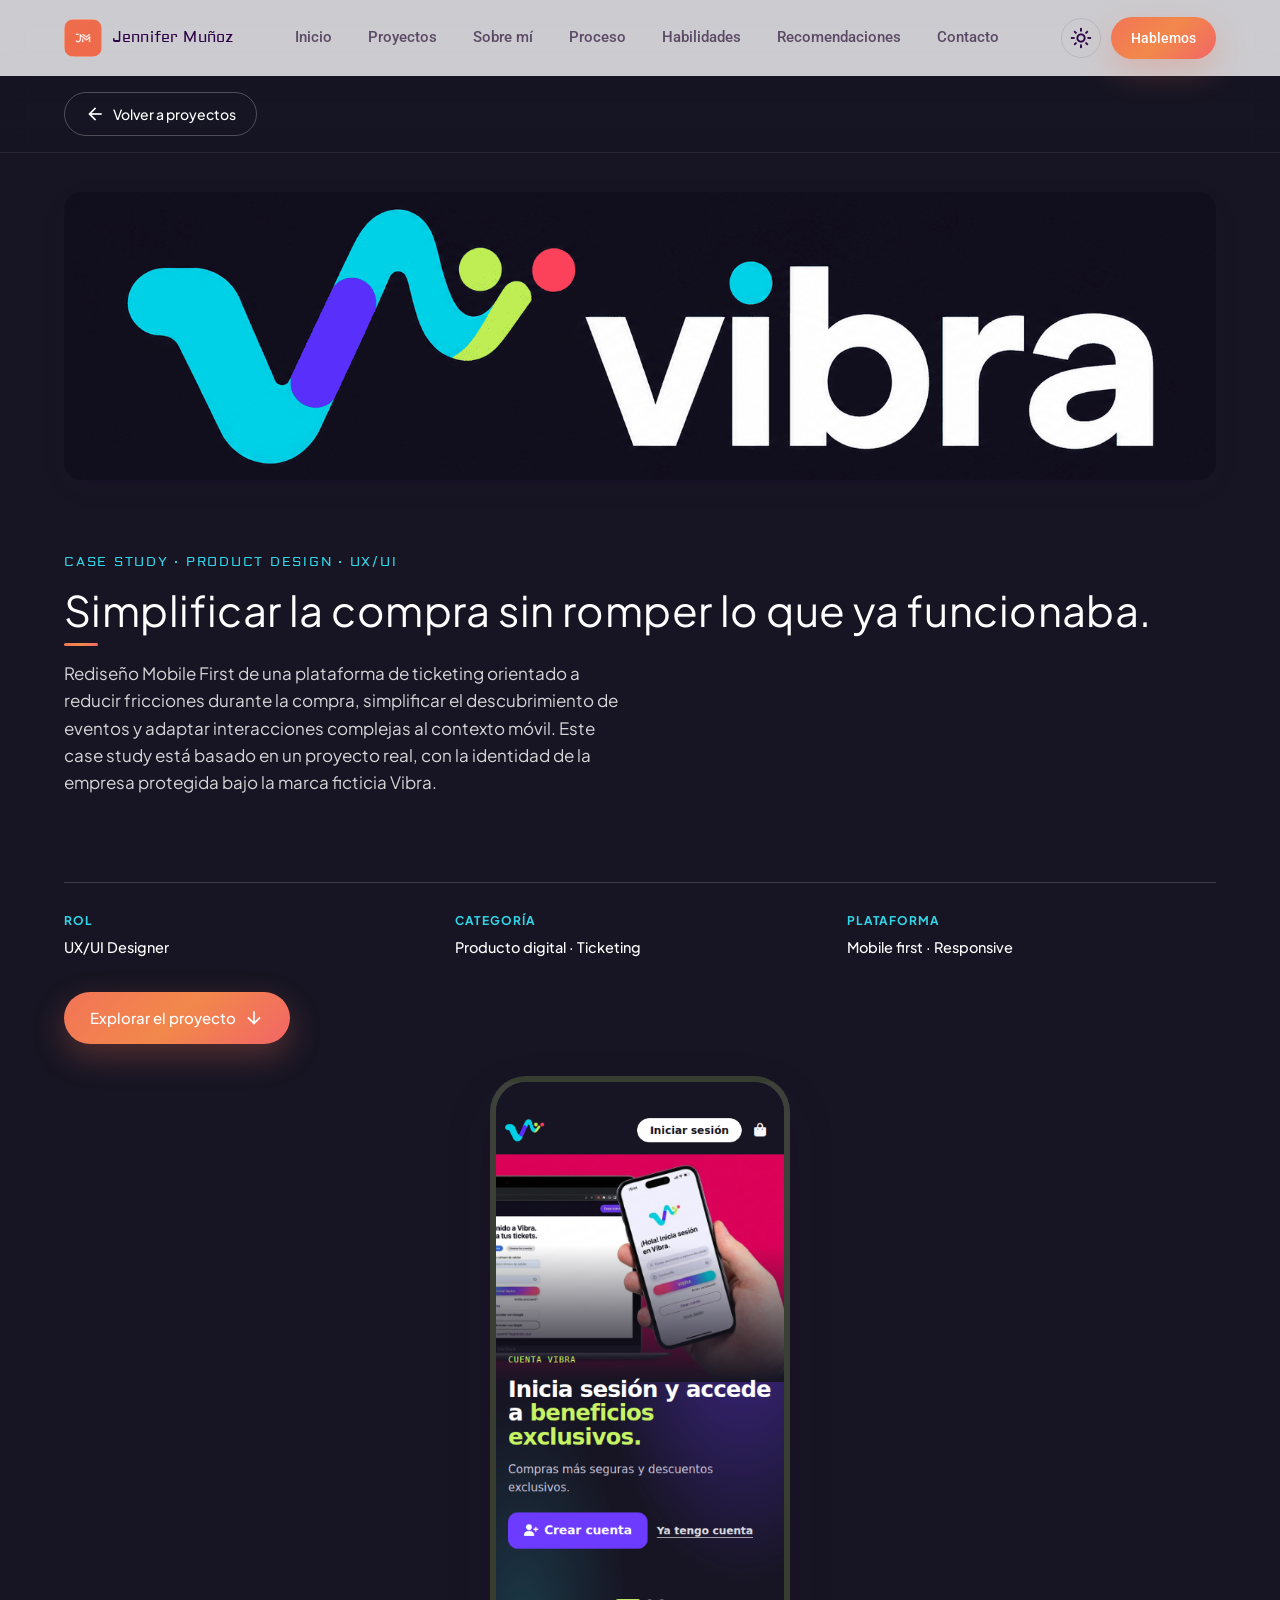
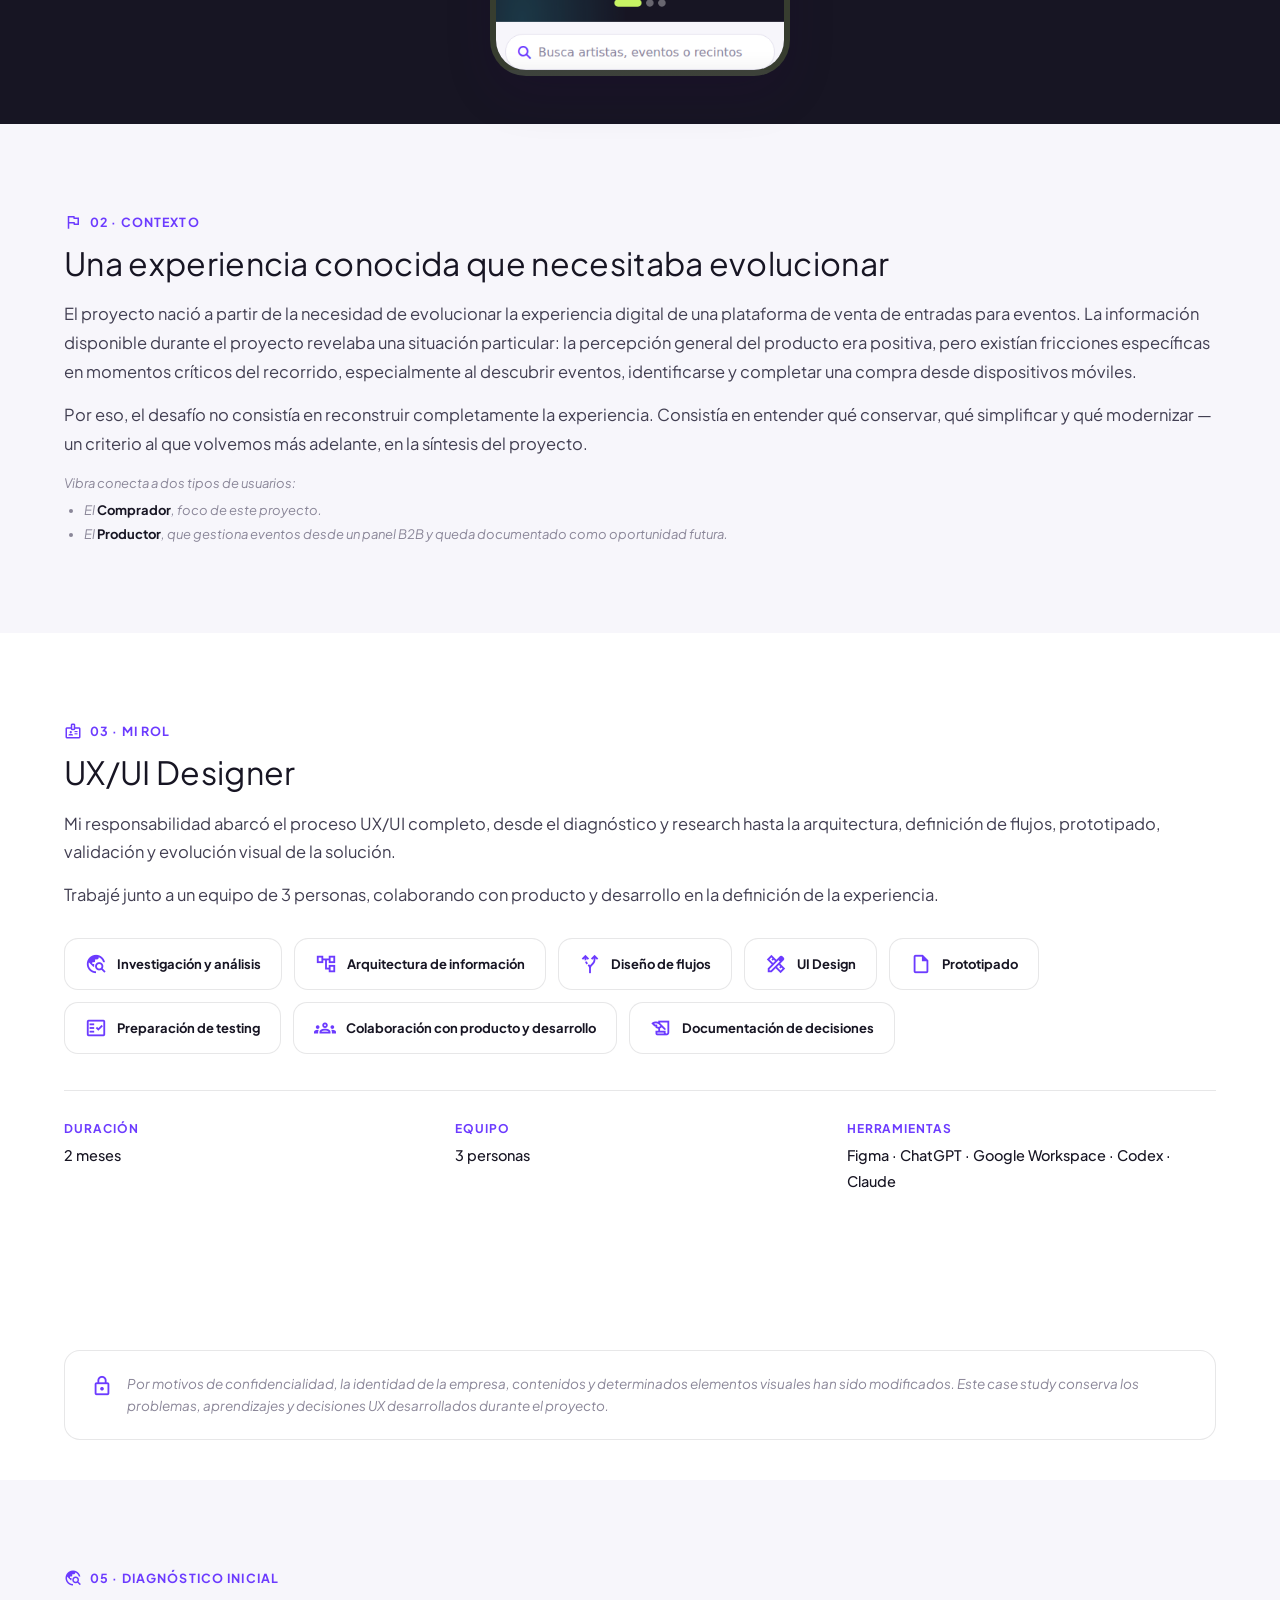
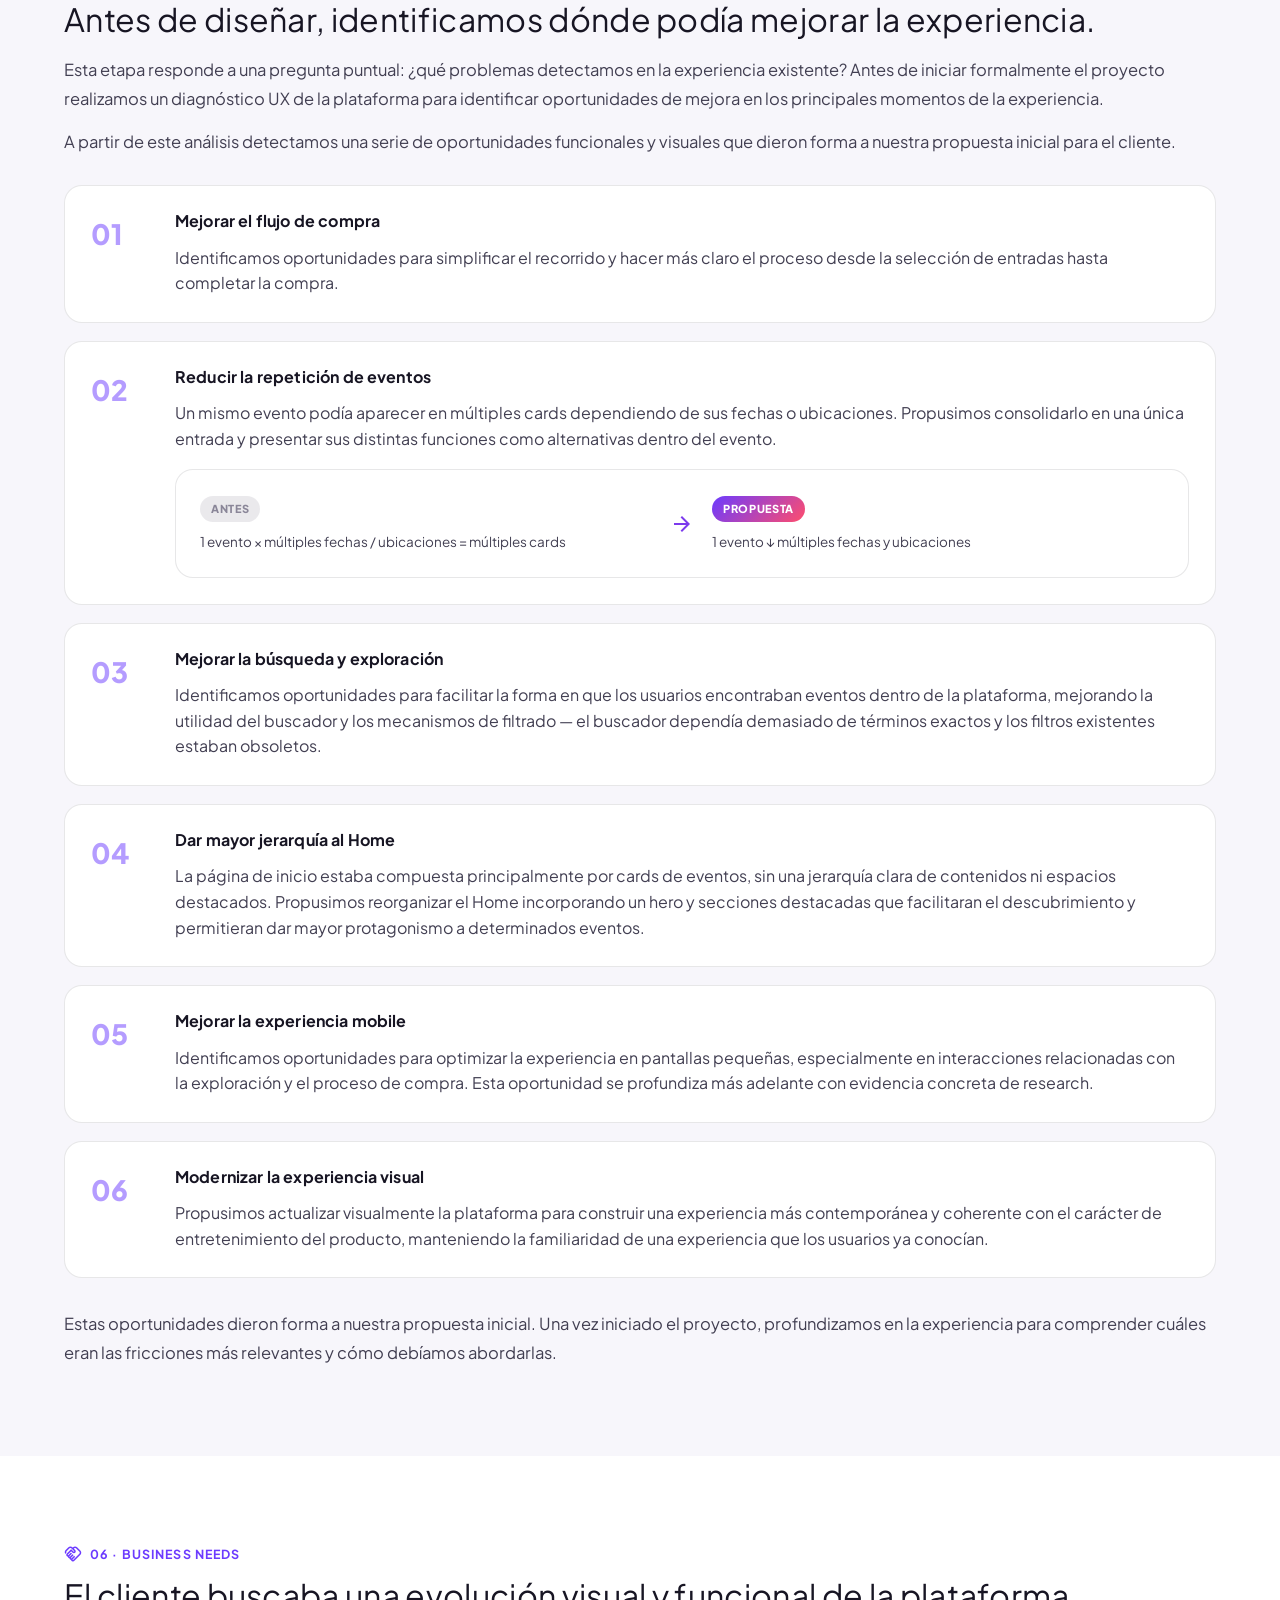
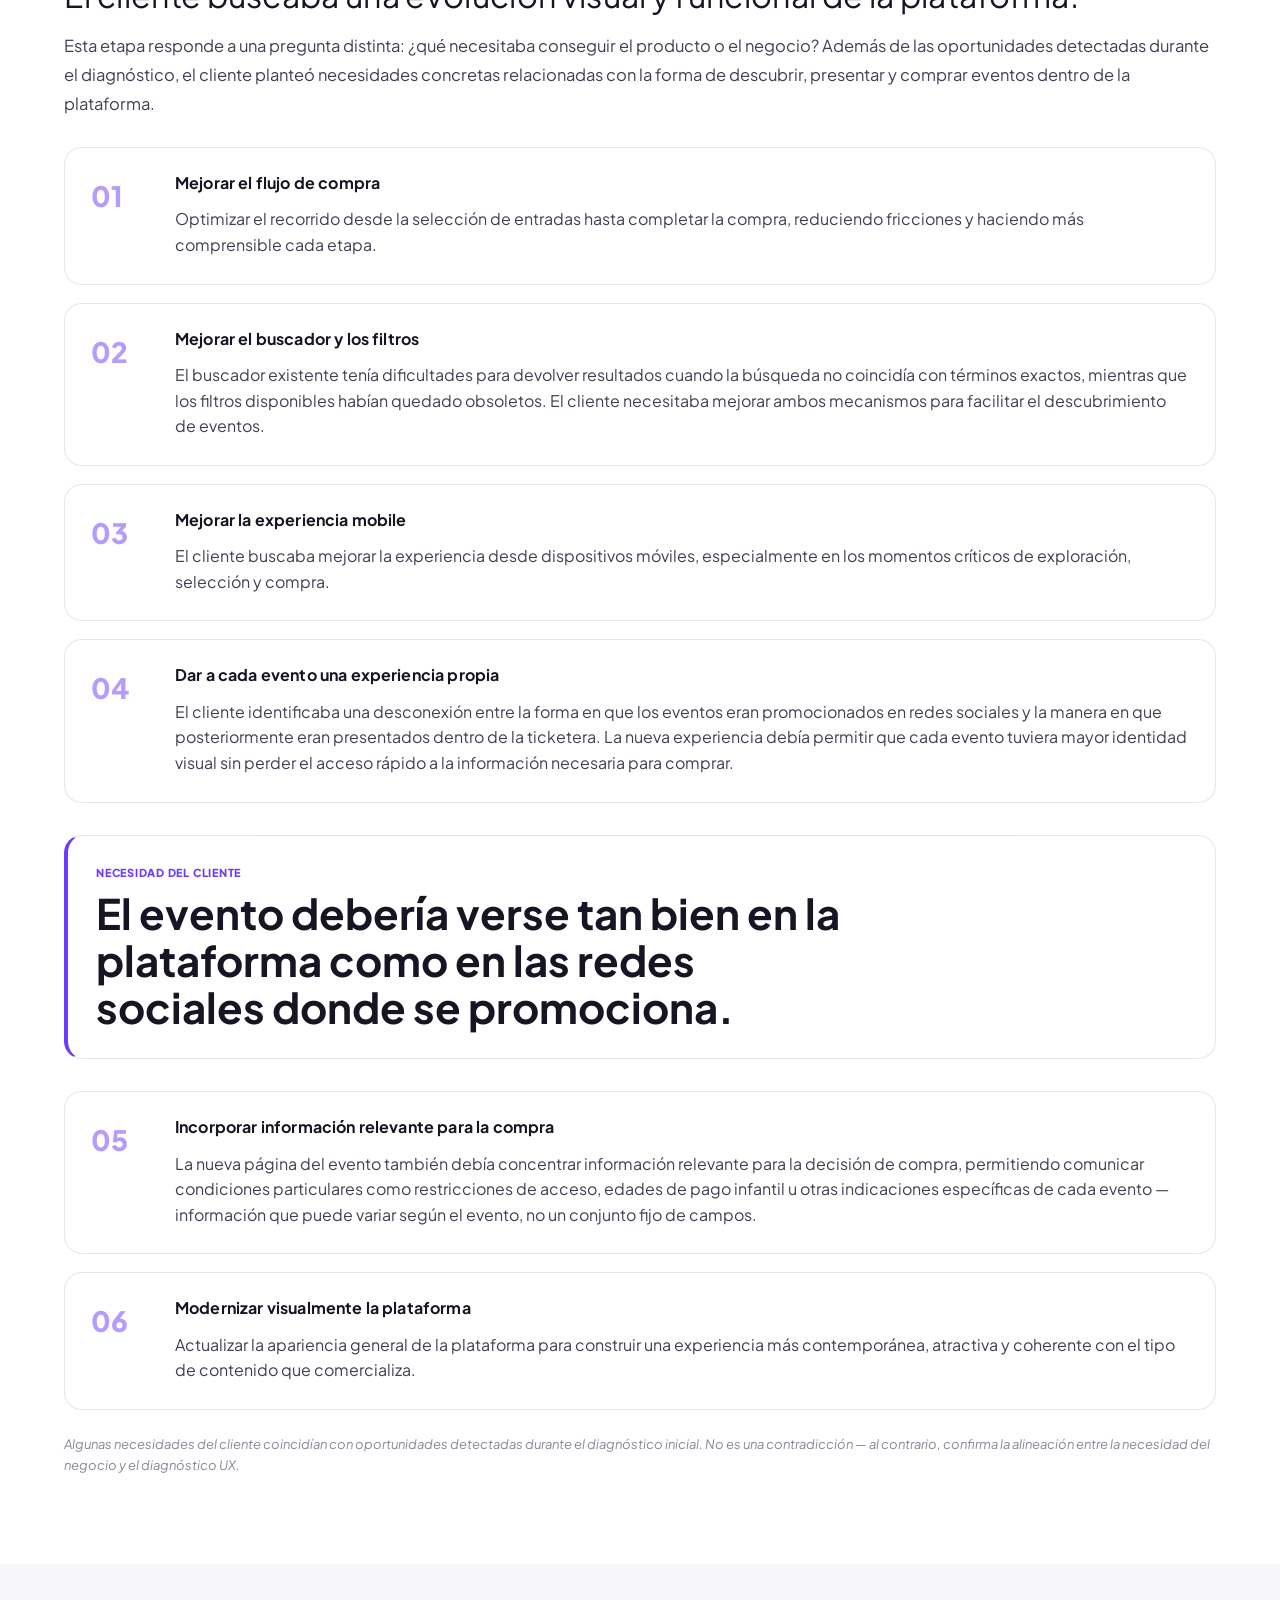
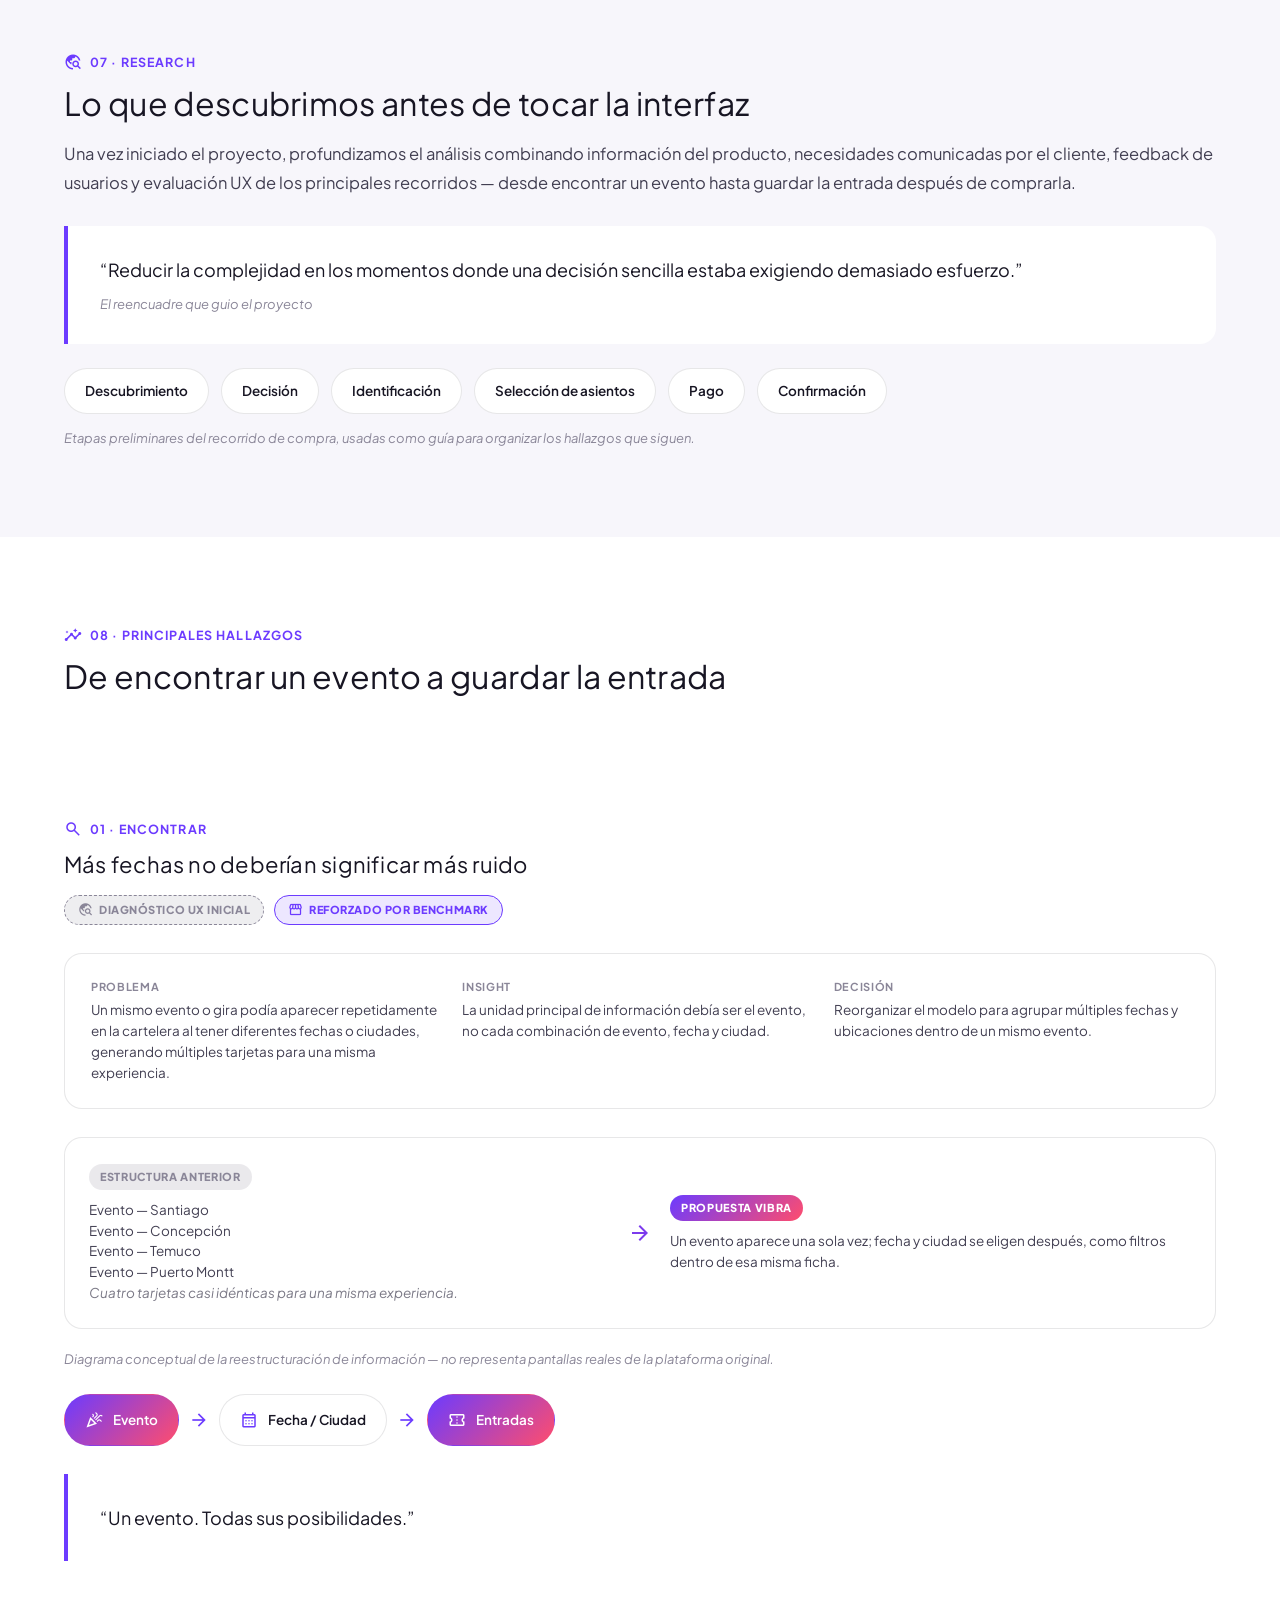
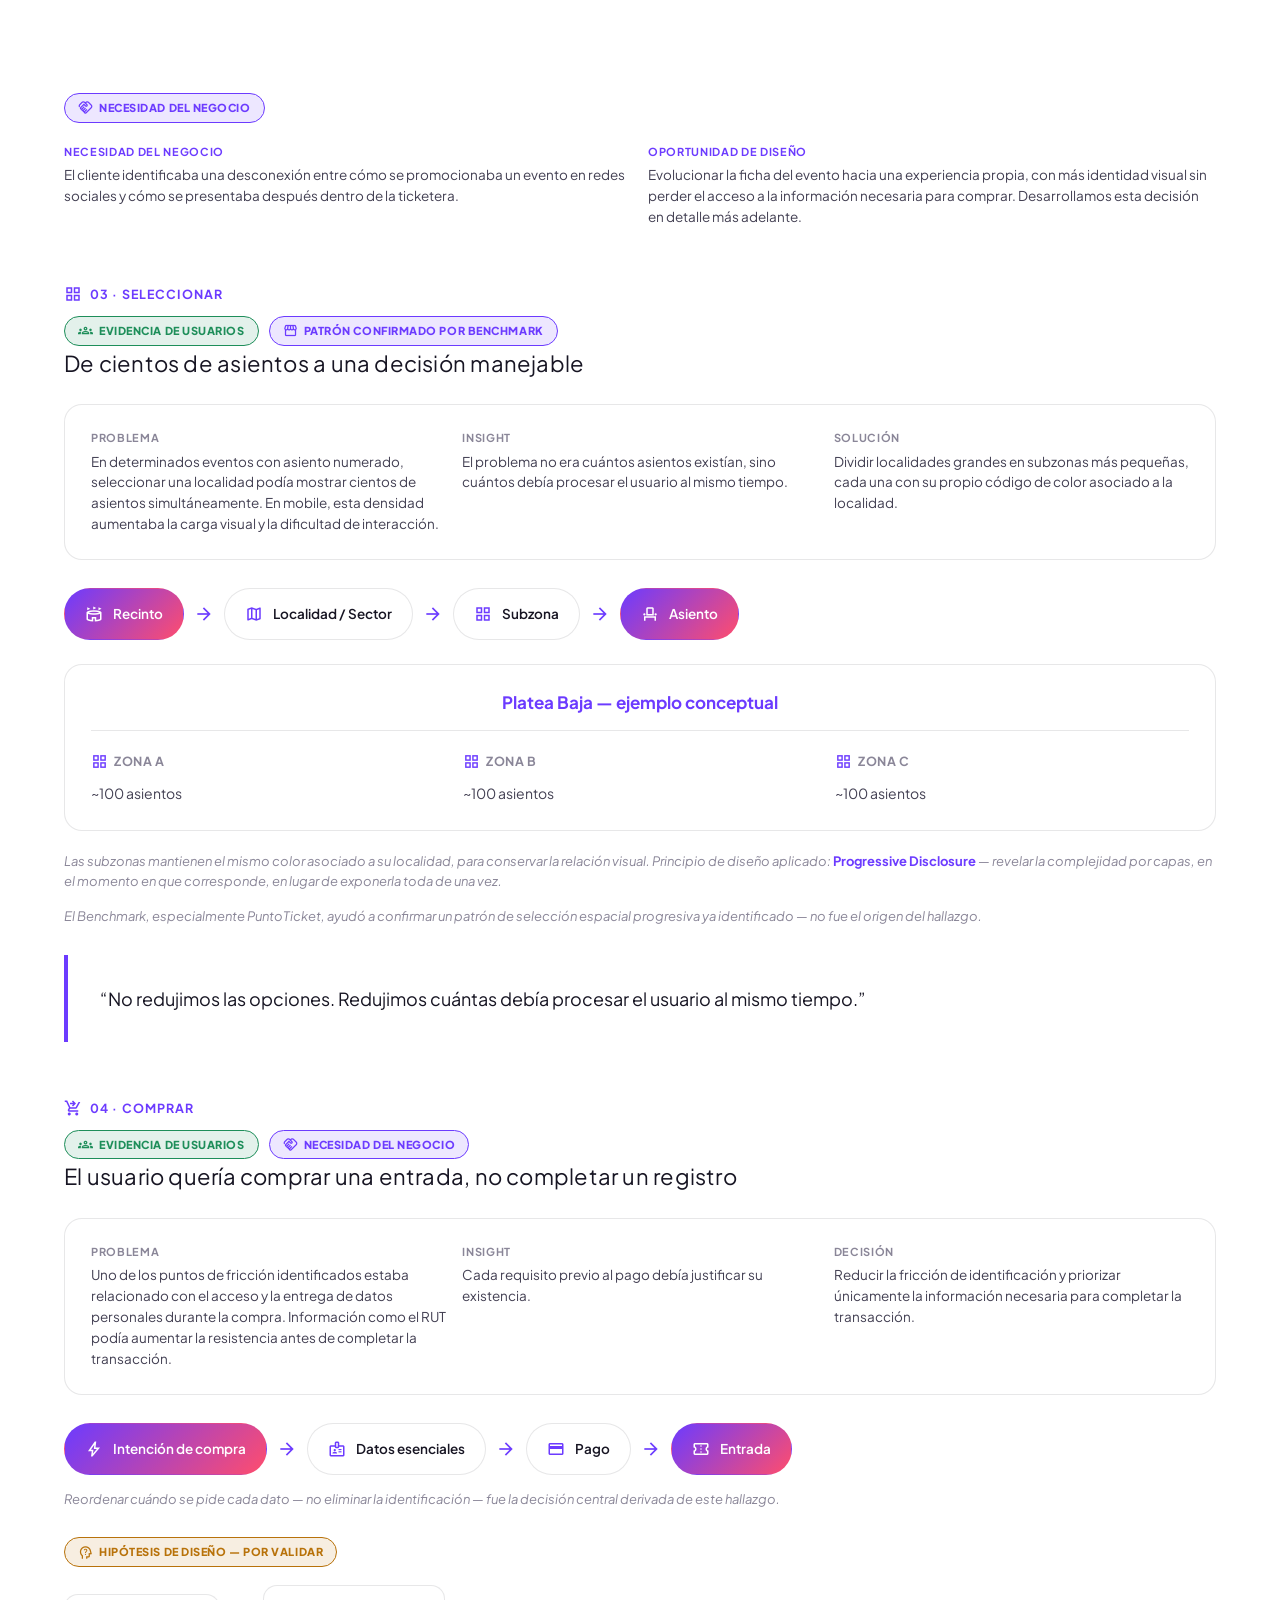
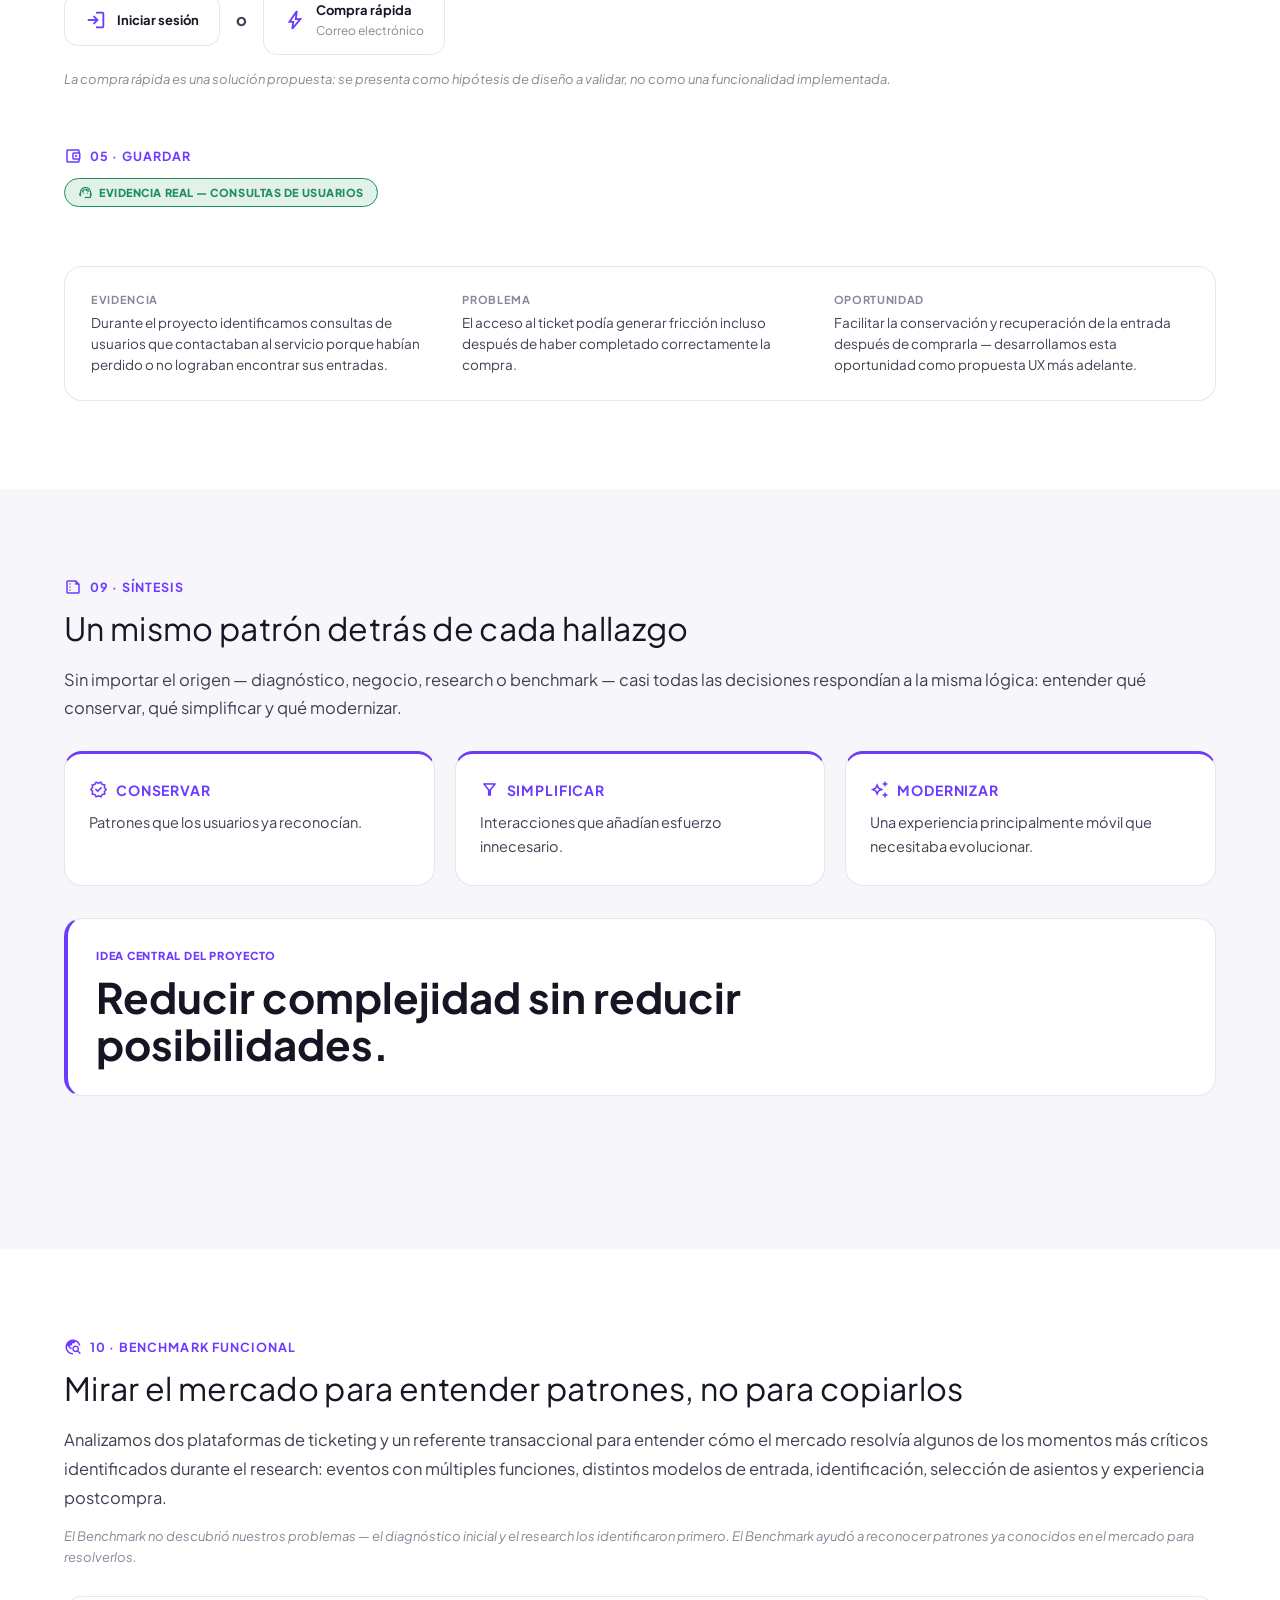
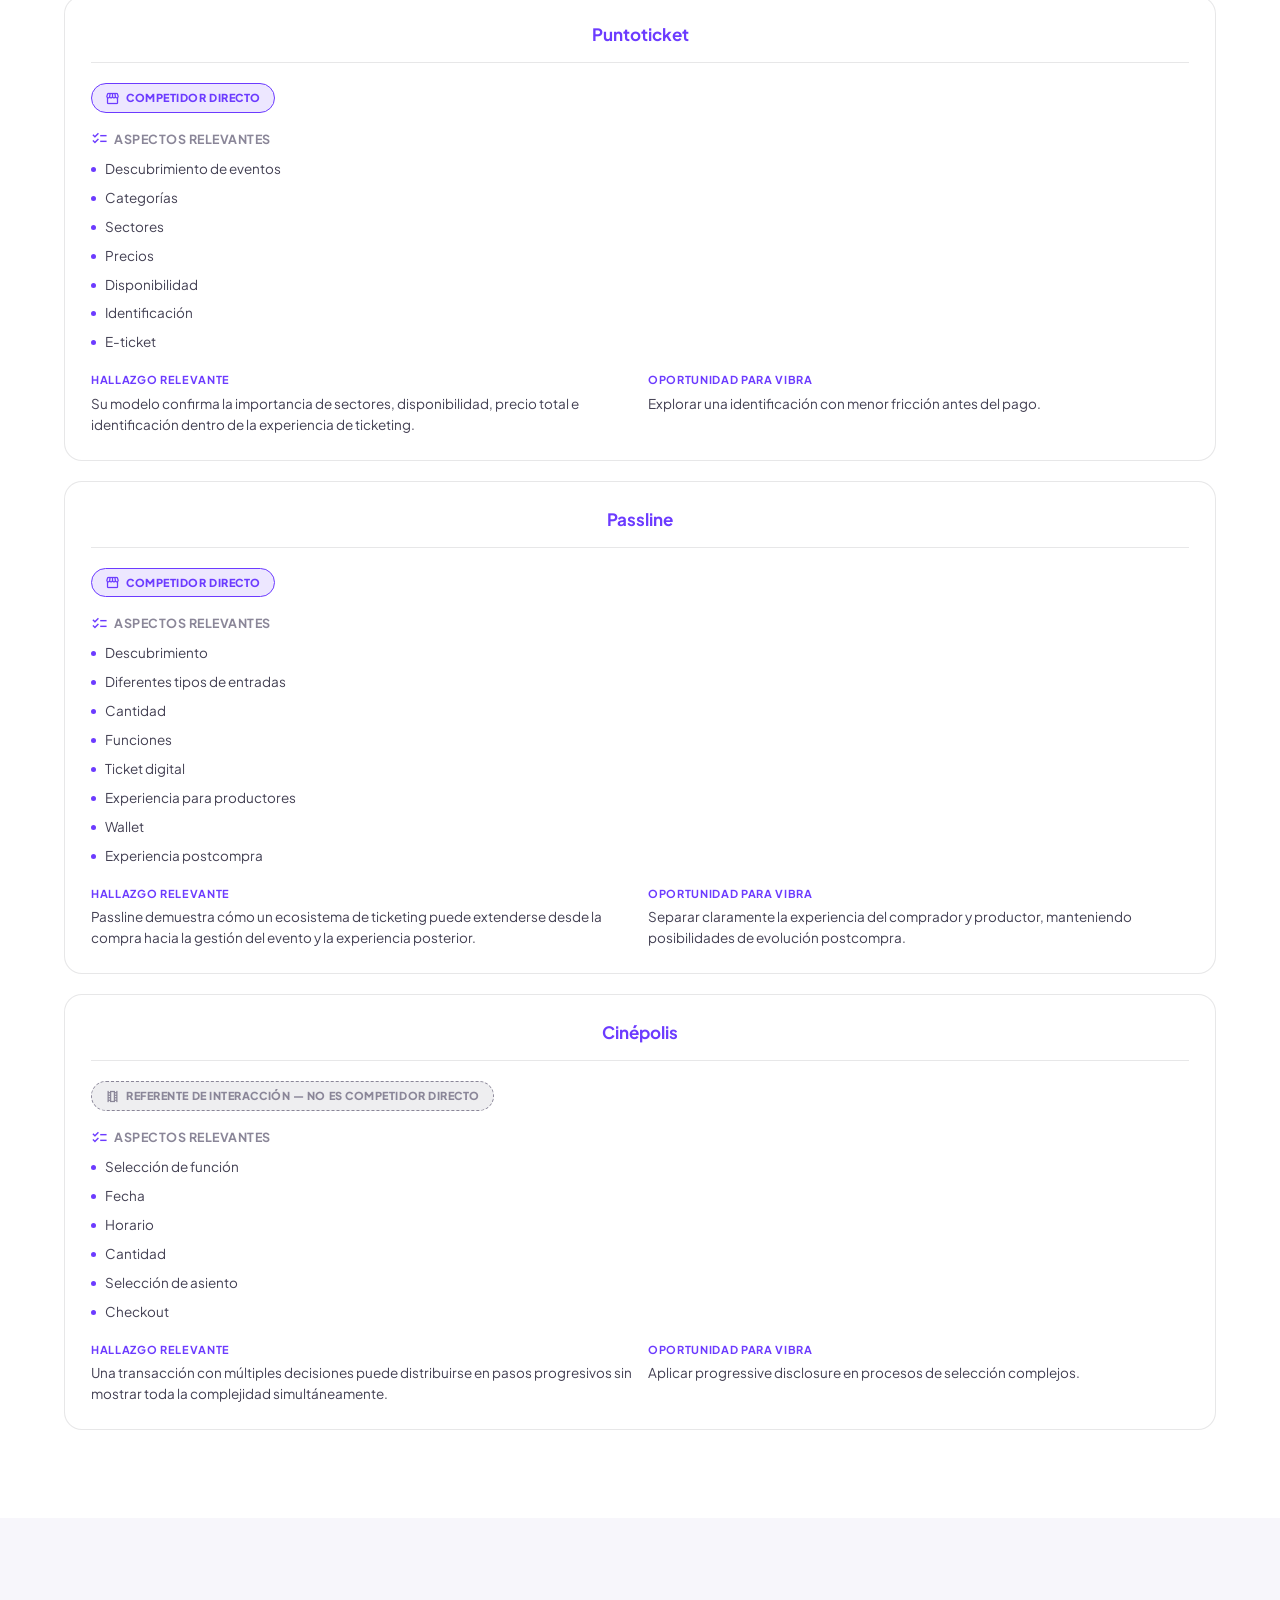
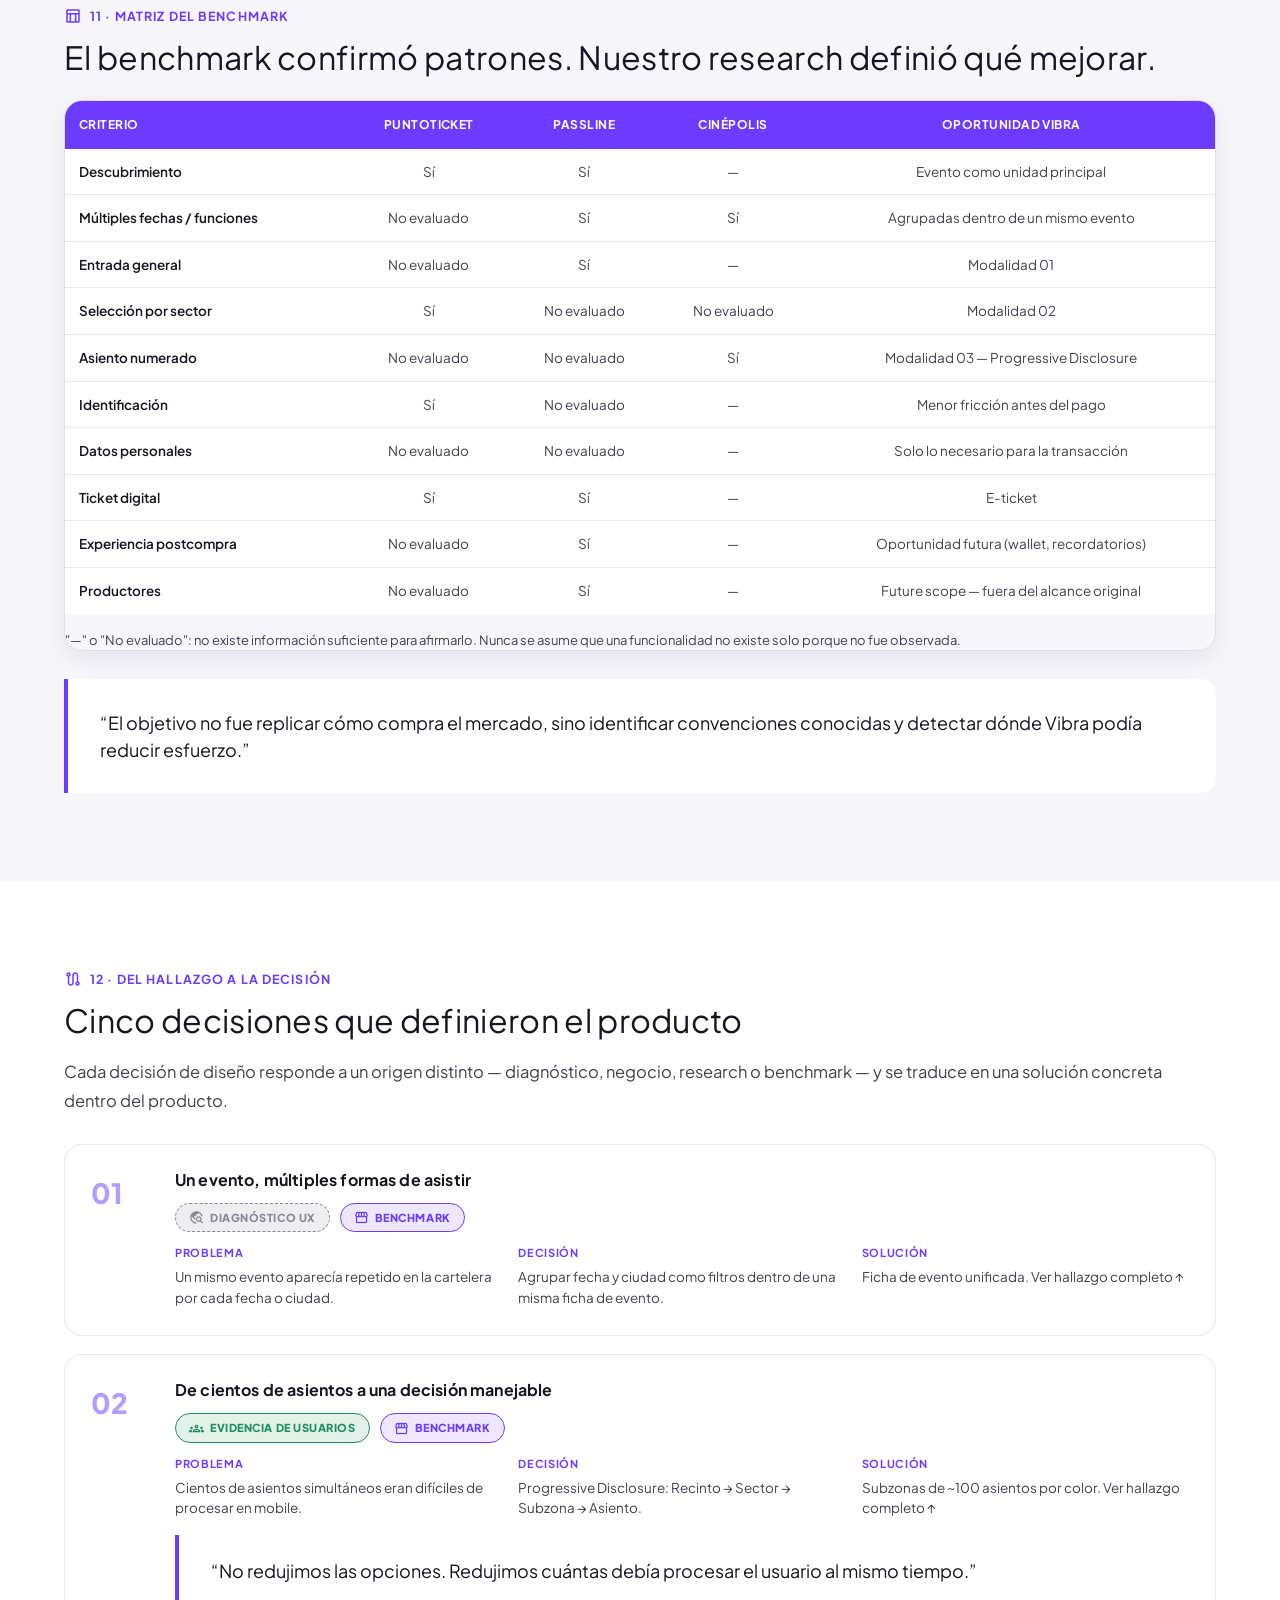
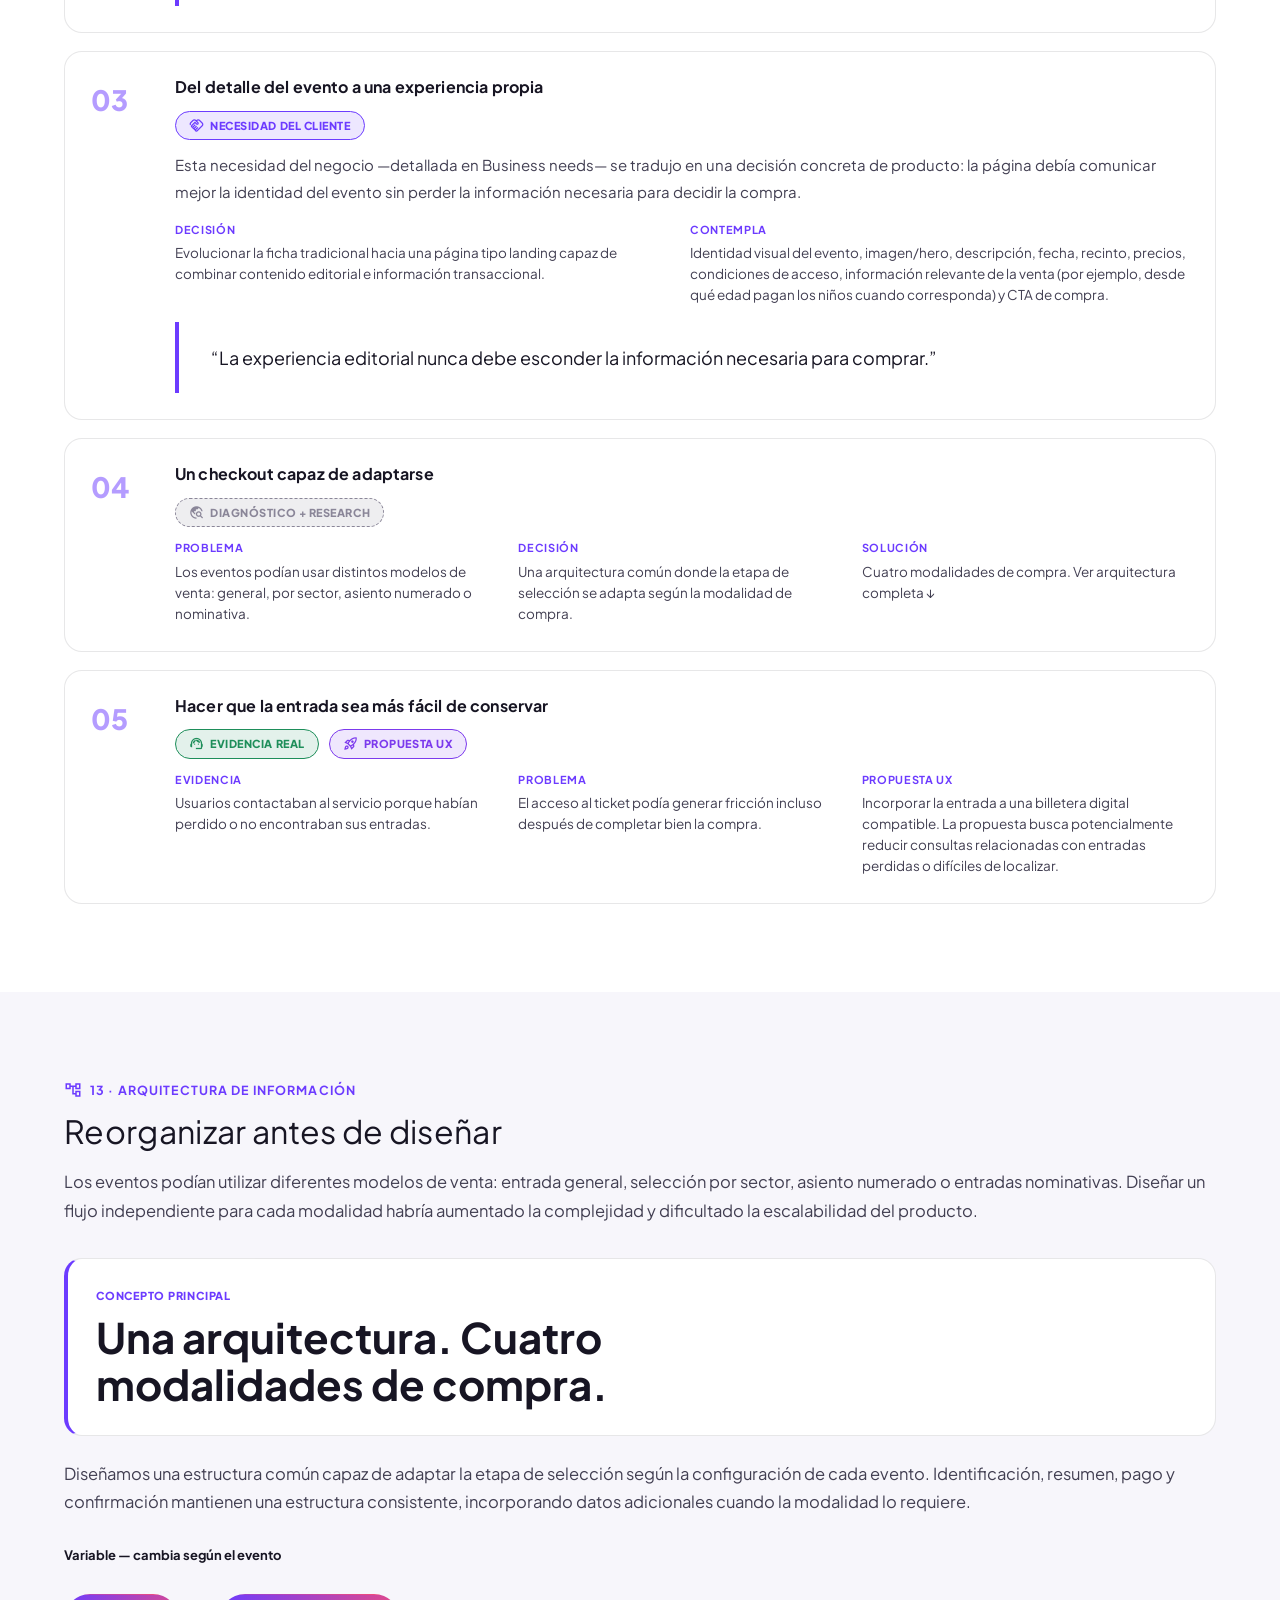
==== commit 599881b4: "ultima version" ====
--- a/proyectos/proyecto-1.html
+++ b/proyectos/proyecto-1.html
@@ -146,7 +146,6 @@
         <div class="pd-chip"><span class="material-symbols-outlined">account_tree</span><div><strong>Arquitectura de información</strong></div></div>
         <div class="pd-chip"><span class="material-symbols-outlined">alt_route</span><div><strong>Diseño de flujos</strong></div></div>
         <div class="pd-chip"><span class="material-symbols-outlined">design_services</span><div><strong>UI Design</strong></div></div>
-        <div class="pd-chip"><span class="material-symbols-outlined">widgets</span><div><strong>Design System</strong></div></div>
         <div class="pd-chip"><span class="material-symbols-outlined">draft</span><div><strong>Prototipado</strong></div></div>
         <div class="pd-chip"><span class="material-symbols-outlined">fact_check</span><div><strong>Preparación de testing</strong></div></div>
         <div class="pd-chip"><span class="material-symbols-outlined">groups</span><div><strong>Colaboración con producto y desarrollo</strong></div></div>
@@ -666,7 +665,7 @@
             <p class="pd-lead" style="font-size:15px; margin:0 0 16px;">Esta necesidad del negocio —detallada en Business needs— se tradujo en una decisión concreta de producto: la página debía comunicar mejor la identidad del evento sin perder la información necesaria para decidir la compra.</p>
             <div class="pd-decision__grid pd-decision__grid--2">
               <div><span>Decisión</span><p>Evolucionar la ficha tradicional hacia una página tipo landing capaz de combinar contenido editorial e información transaccional.</p></div>
-              <div><span>Puede incluir</span><p>Identidad visual del evento, imagen/hero, descripción, fecha, recinto, precios, condiciones de acceso, información relevante de la venta (por ejemplo, desde qué edad pagan los niños cuando corresponda) y CTA de compra.</p></div>
+              <div><span>Contempla</span><p>Identidad visual del evento, imagen/hero, descripción, fecha, recinto, precios, condiciones de acceso, información relevante de la venta (por ejemplo, desde qué edad pagan los niños cuando corresponda) y CTA de compra.</p></div>
             </div>
             <blockquote class="pd-quote pd-quote--compact" style="margin-top:16px;">“La experiencia editorial nunca debe esconder la información necesaria para comprar.”</blockquote>
           </div>
@@ -681,7 +680,7 @@
             </div>
             <div class="pd-decision__grid">
               <div><span>Problema</span><p>Los eventos podían usar distintos modelos de venta: general, por sector, asiento numerado o nominativa.</p></div>
-              <div><span>Decisión</span><p>Una arquitectura común donde solo cambia la etapa de selección.</p></div>
+              <div><span>Decisión</span><p>Una arquitectura común donde la etapa de selección se adapta según la modalidad de compra.</p></div>
               <div><span>Solución</span><p>Cuatro modalidades de compra. <a href="#arquitectura-informacion">Ver arquitectura completa ↓</a></p></div>
             </div>
           </div>
@@ -719,7 +718,7 @@
         <strong>Una arquitectura. Cuatro modalidades de compra.</strong>
       </div>
 
-      <p class="pd-lead" style="margin-top:24px;" data-animate data-animate-delay="3">Diseñamos una estructura común capaz de adaptar la etapa de selección según la configuración de cada evento, manteniendo identificación, resumen, pago y confirmación como etapas consistentes.</p>
+      <p class="pd-lead" style="margin-top:24px;" data-animate data-animate-delay="3">Diseñamos una estructura común capaz de adaptar la etapa de selección según la configuración de cada evento. Identificación, resumen, pago y confirmación mantienen una estructura consistente, incorporando datos adicionales cuando la modalidad lo requiere.</p>
 
       <p class="pd-note" style="margin-top:28px; font-style:normal; font-weight:700; color:var(--pd-text-primary);" data-animate data-animate-delay="4">Variable — cambia según el evento</p>
       <div class="pd-flow" data-animate data-animate-delay="4">
@@ -752,7 +751,7 @@
     <div class="container pd-section__inner">
       <p class="pd-kicker"><span class="material-symbols-outlined">checklist_rtl</span>14 · Cuatro modalidades de compra</p>
       <h2 class="pd-heading" data-animate>Una misma estructura, cuatro formas de comprar</h2>
-      <p class="pd-lead" data-animate data-animate-delay="1">Cada modalidad ajusta únicamente la etapa de selección — identificación, resumen, pago y confirmación se mantienen consistentes en las cuatro.</p>
+      <p class="pd-lead" data-animate data-animate-delay="1">Cada modalidad adapta la etapa de selección y, cuando corresponde, incorpora los datos específicos requeridos por el tipo de entrada. Identificación, resumen, pago y confirmación mantienen una estructura común.</p>
 
       <h3 class="pd-heading" style="font-size:17px; margin-top:36px;" data-animate data-animate-delay="2">01 — Entrada general</h3>
       <div class="pd-flow" data-animate data-animate-delay="2">
@@ -850,12 +849,13 @@
         <span class="material-symbols-outlined pd-flow__arrow">arrow_forward</span>
         <div class="pd-flow__step"><span class="material-symbols-outlined">calendar_month</span>Elegir fecha/ciudad</div>
         <span class="material-symbols-outlined pd-flow__arrow">arrow_forward</span>
-        <div class="pd-flow__step"><span class="material-symbols-outlined">event_seat</span>Elegir asiento</div>
+        <div class="pd-flow__step"><span class="material-symbols-outlined">confirmation_number</span>Seleccionar entrada</div>
         <span class="material-symbols-outlined pd-flow__arrow">arrow_forward</span>
         <div class="pd-flow__step"><span class="material-symbols-outlined">badge</span>Identificación</div>
         <span class="material-symbols-outlined pd-flow__arrow">arrow_forward</span>
         <div class="pd-flow__step pd-flow__step--end"><span class="material-symbols-outlined">credit_card</span>Pago</div>
       </div>
+      <p class="pd-note" style="margin-top:12px;" data-animate data-animate-delay="2">La etapa de selección se adapta según la modalidad: cantidad, sector, asiento o datos nominativos.</p>
 
       <p class="pd-note" style="margin-top:28px; font-style:normal; font-weight:700; color:var(--pd-text-primary);" data-animate data-animate-delay="3">Un flujo común para diferentes formas de comprar</p>
       <p class="pd-lead" data-animate data-animate-delay="3">Los eventos podían operar con distintos modelos de venta. En lugar de diseñar recorridos independientes para cada modalidad, concentramos la variabilidad en la etapa de selección y mantuvimos una estructura común para completar la compra.</p>
@@ -1097,7 +1097,7 @@
     <div class="container pd-section__inner">
       <p class="pd-kicker"><span class="material-symbols-outlined">widgets</span>19 · Vibra UI — Foundations & Components</p>
       <h2 class="pd-heading" data-animate>Diseñar una experiencia consistente también era parte del producto</h2>
-      <p class="pd-lead" data-animate data-animate-delay="1">Vibra UI se está construyendo de forma curada, componente por componente, mostrando únicamente lo que demuestra pensamiento sistémico — no un inventario completo de tokens.</p>
+      <p class="pd-lead" data-animate data-animate-delay="1">Vibra UI está construido de forma curada, componente por componente, mostrando únicamente lo que demuestra pensamiento sistémico — no un inventario completo de tokens.</p>
 
       <div class="pd-token-group" style="margin-top:32px;" data-animate data-animate-delay="2">
         <strong>Foundations — color</strong>
@@ -1186,7 +1186,7 @@
       <div style="margin-top:24px;" data-animate data-animate-delay="2">
         <div class="pd-evidence-row" style="margin:0 0 10px;"><span class="pd-evidence-tag pd-evidence-tag--oportunidad"><span class="material-symbols-outlined">rocket_launch</span>Propuesta UX</span></div>
         <h3 class="pd-heading" style="font-size:19px;">No solo mostrar dónde es, sino ayudar a llegar.</h3>
-        <p class="pd-lead" style="font-size:14.5px;">La nueva landing incorporaba información sobre el recinto y su ubicación. Desde UX identificamos la oportunidad de convertir esa información en una acción útil: incorporar un botón "Cómo llegar" asociado a la ubicación del recinto.</p>
+        <p class="pd-lead" style="font-size:14.5px;">La landing propuesta incorpora información sobre el recinto y su ubicación. A partir de esta solución identificamos una oportunidad adicional: convertir esa información en una acción útil mediante un botón "Cómo llegar".</p>
       </div>
 
       <p class="pd-note" style="margin-top:28px;">La propuesta de <strong style="color:var(--pd-text-primary); font-style:normal;">Wallet</strong> — facilitar la conservación de la entrada — se desarrolla en detalle en <a href="#hallazgo-a-decision">Del hallazgo a la decisión ↑</a>, junto a la evidencia real que la origina.</p>
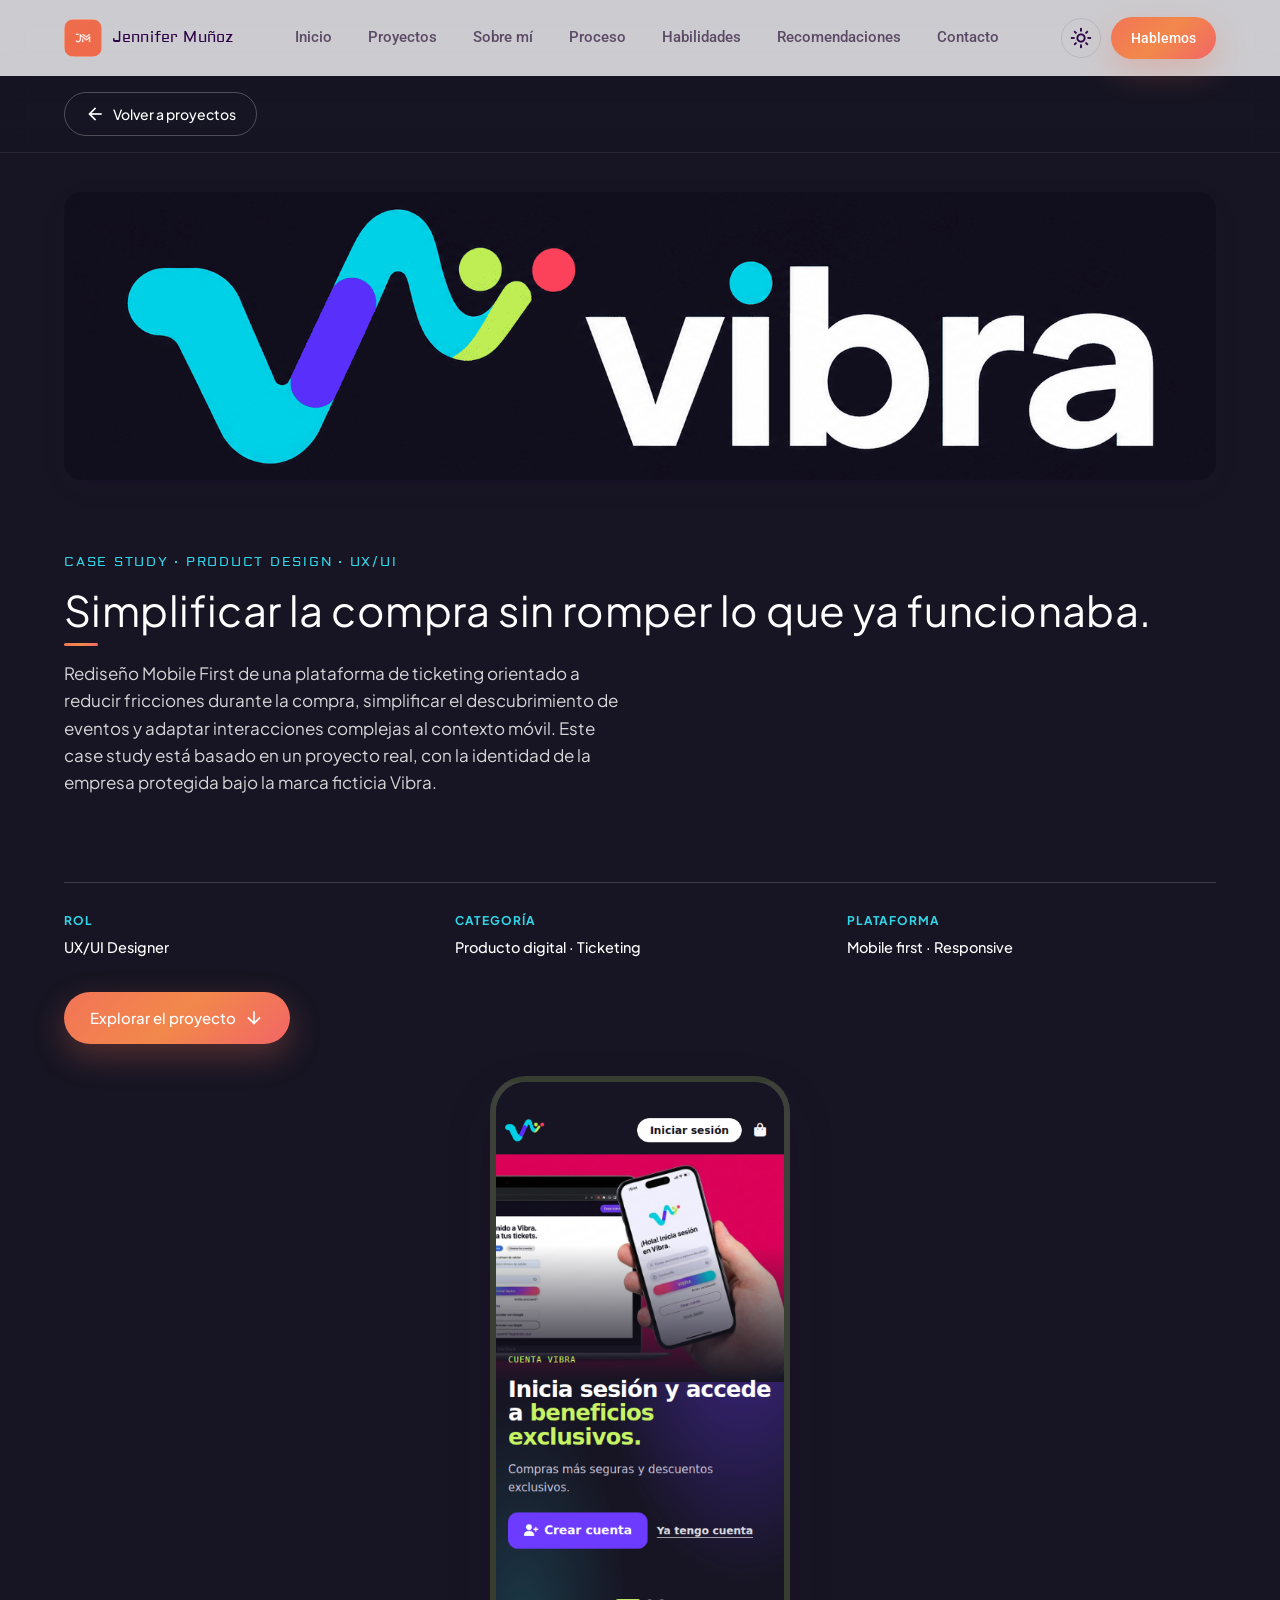
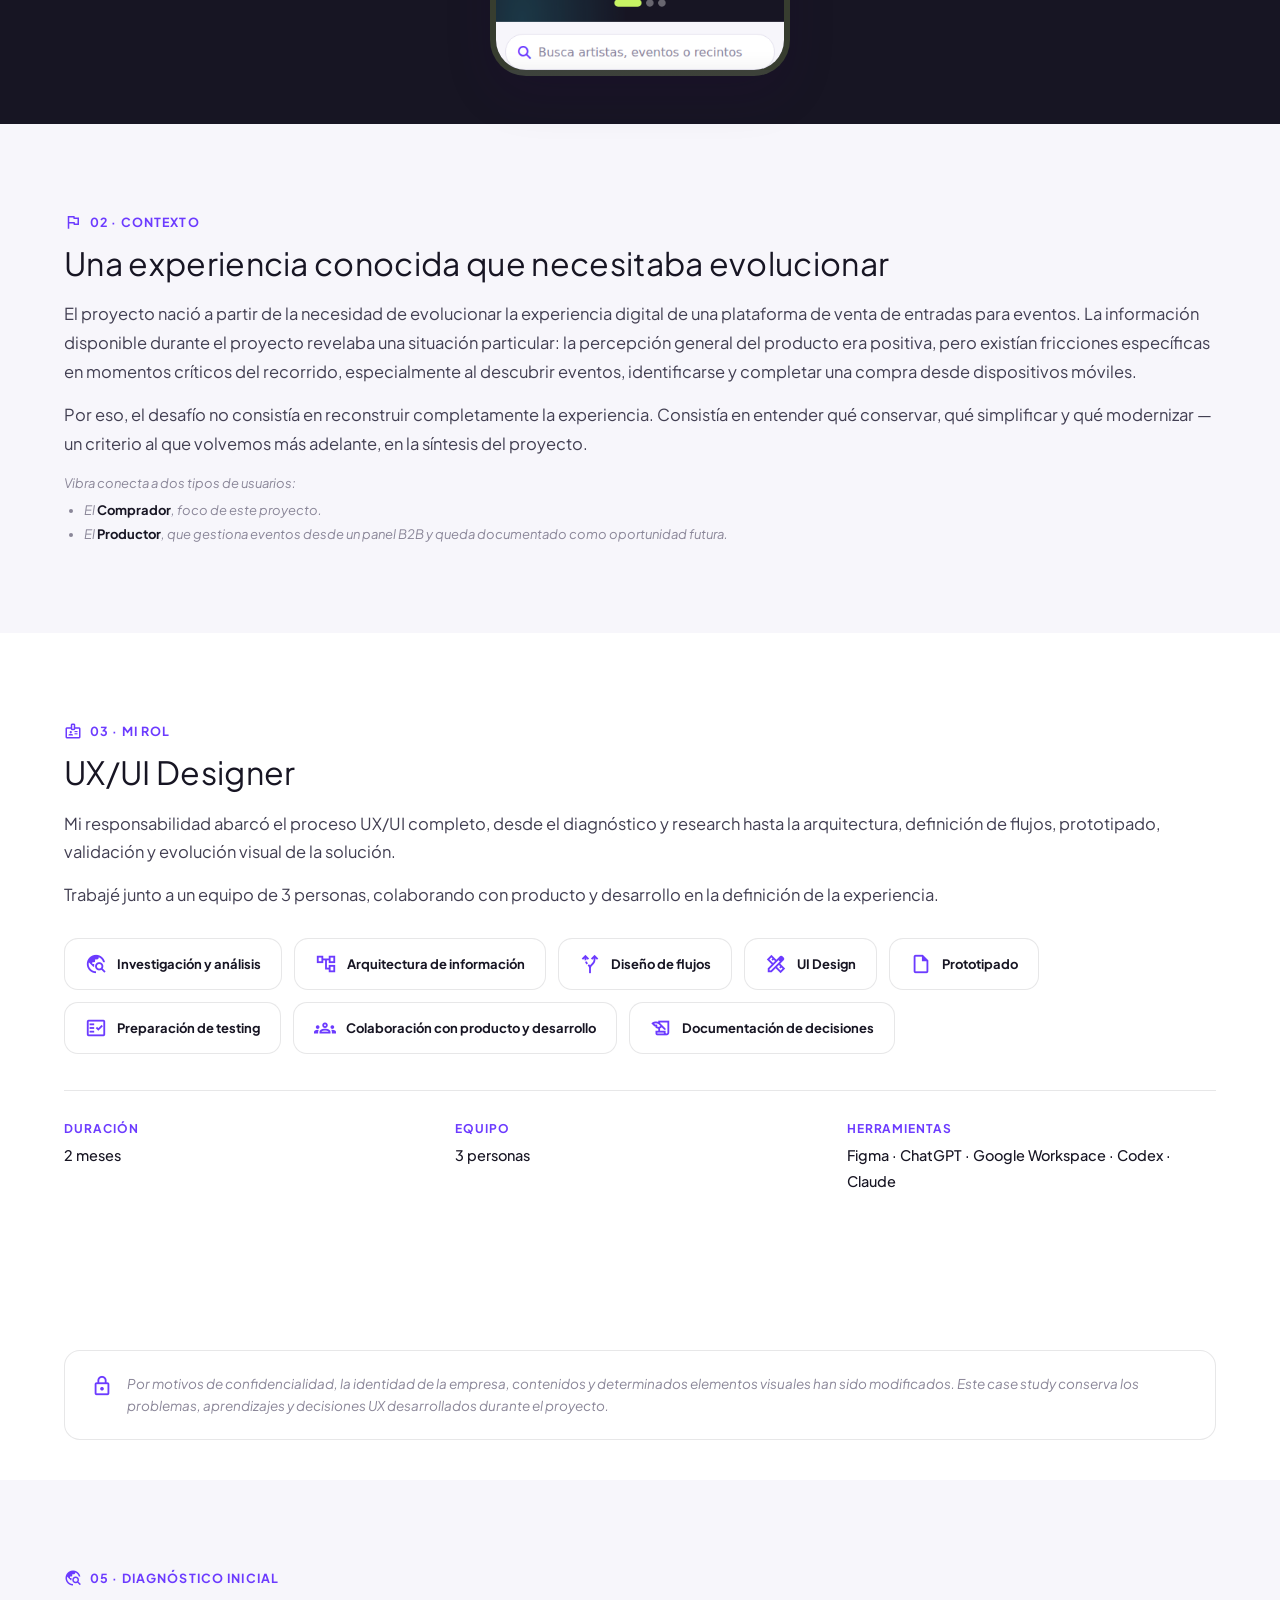
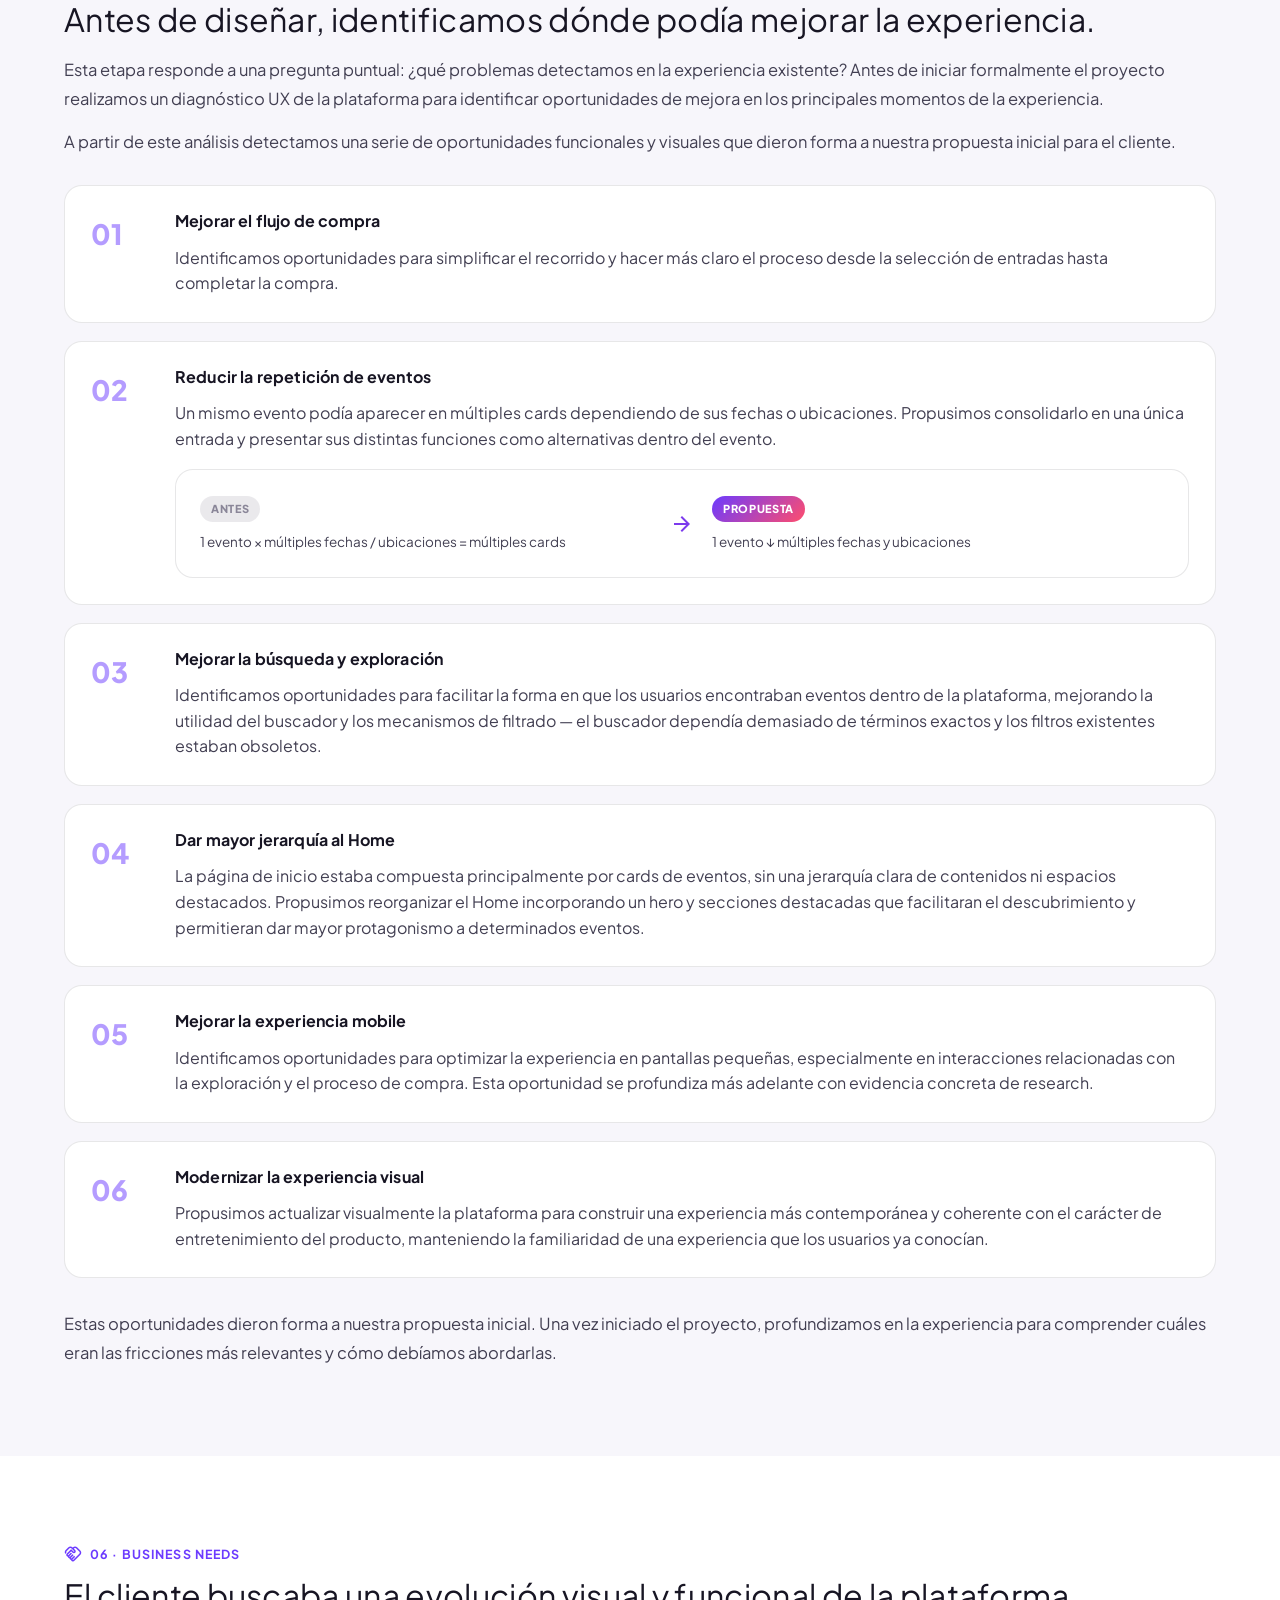
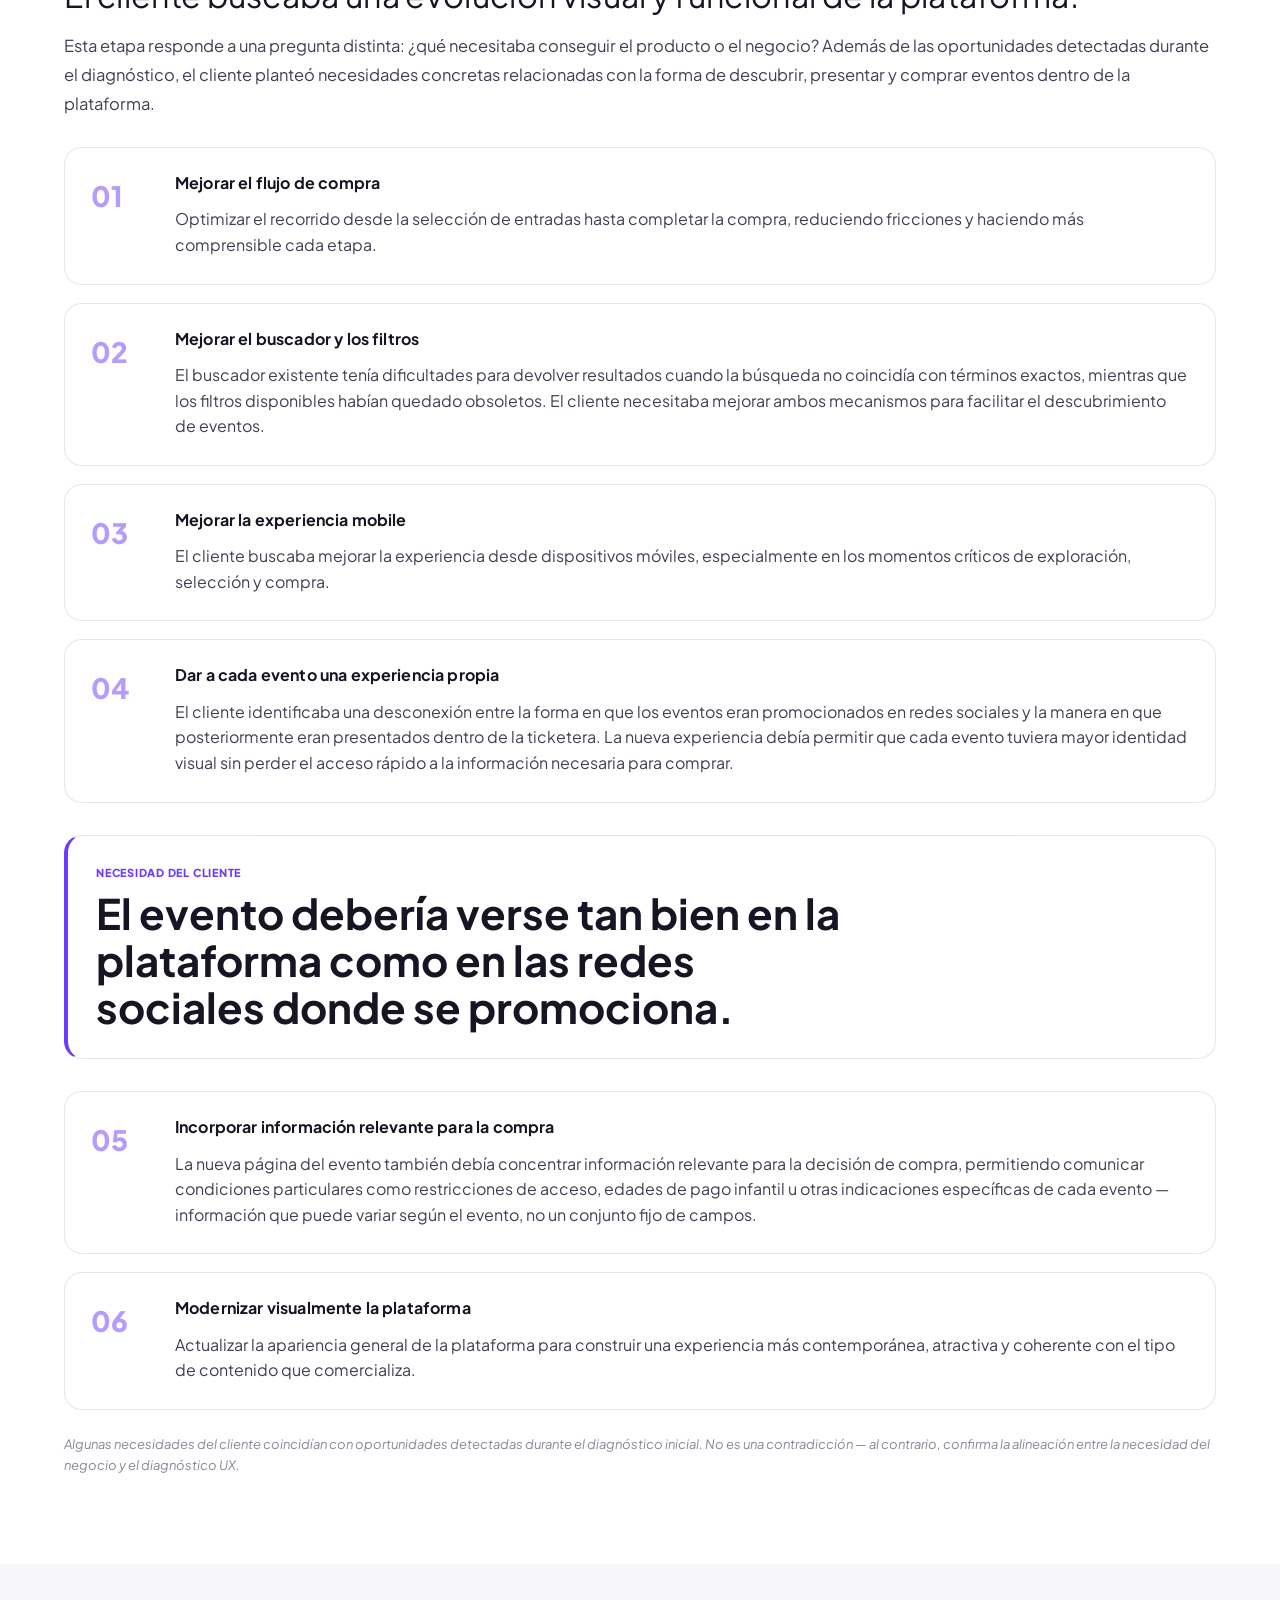
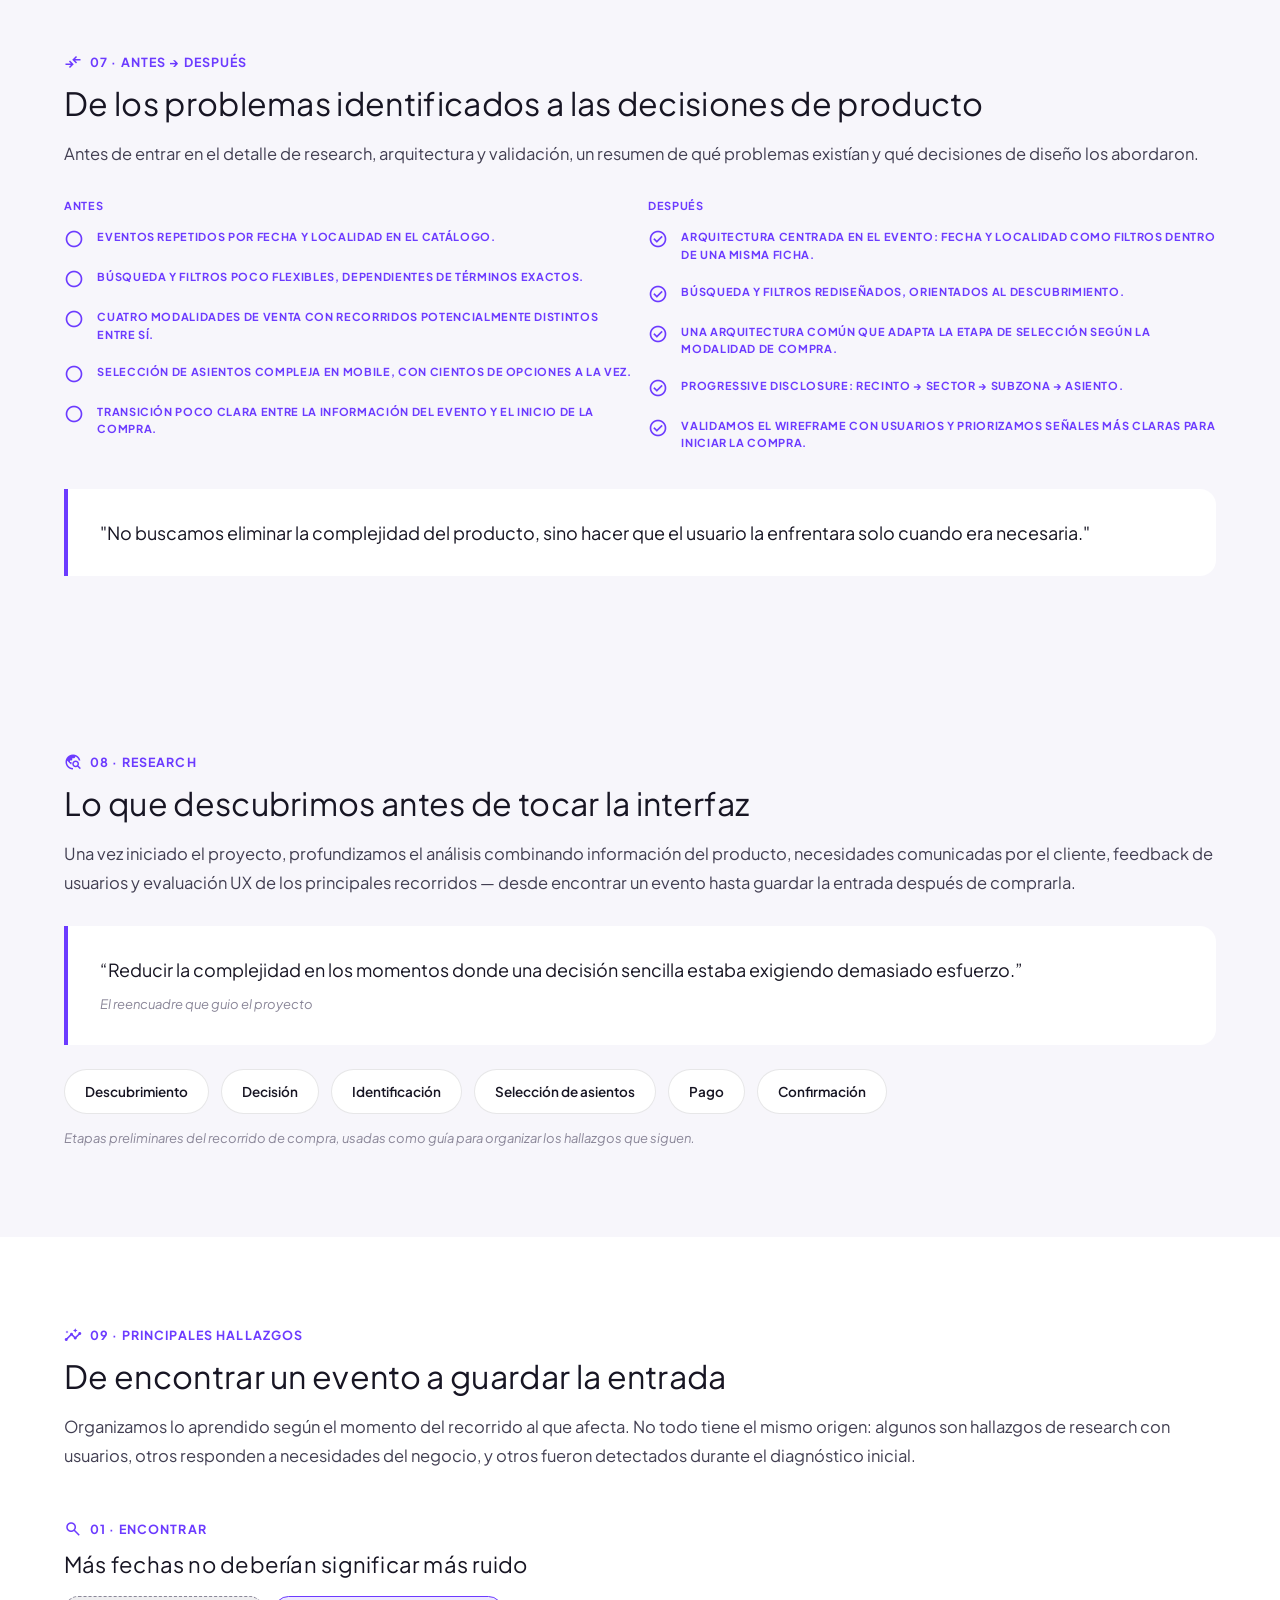
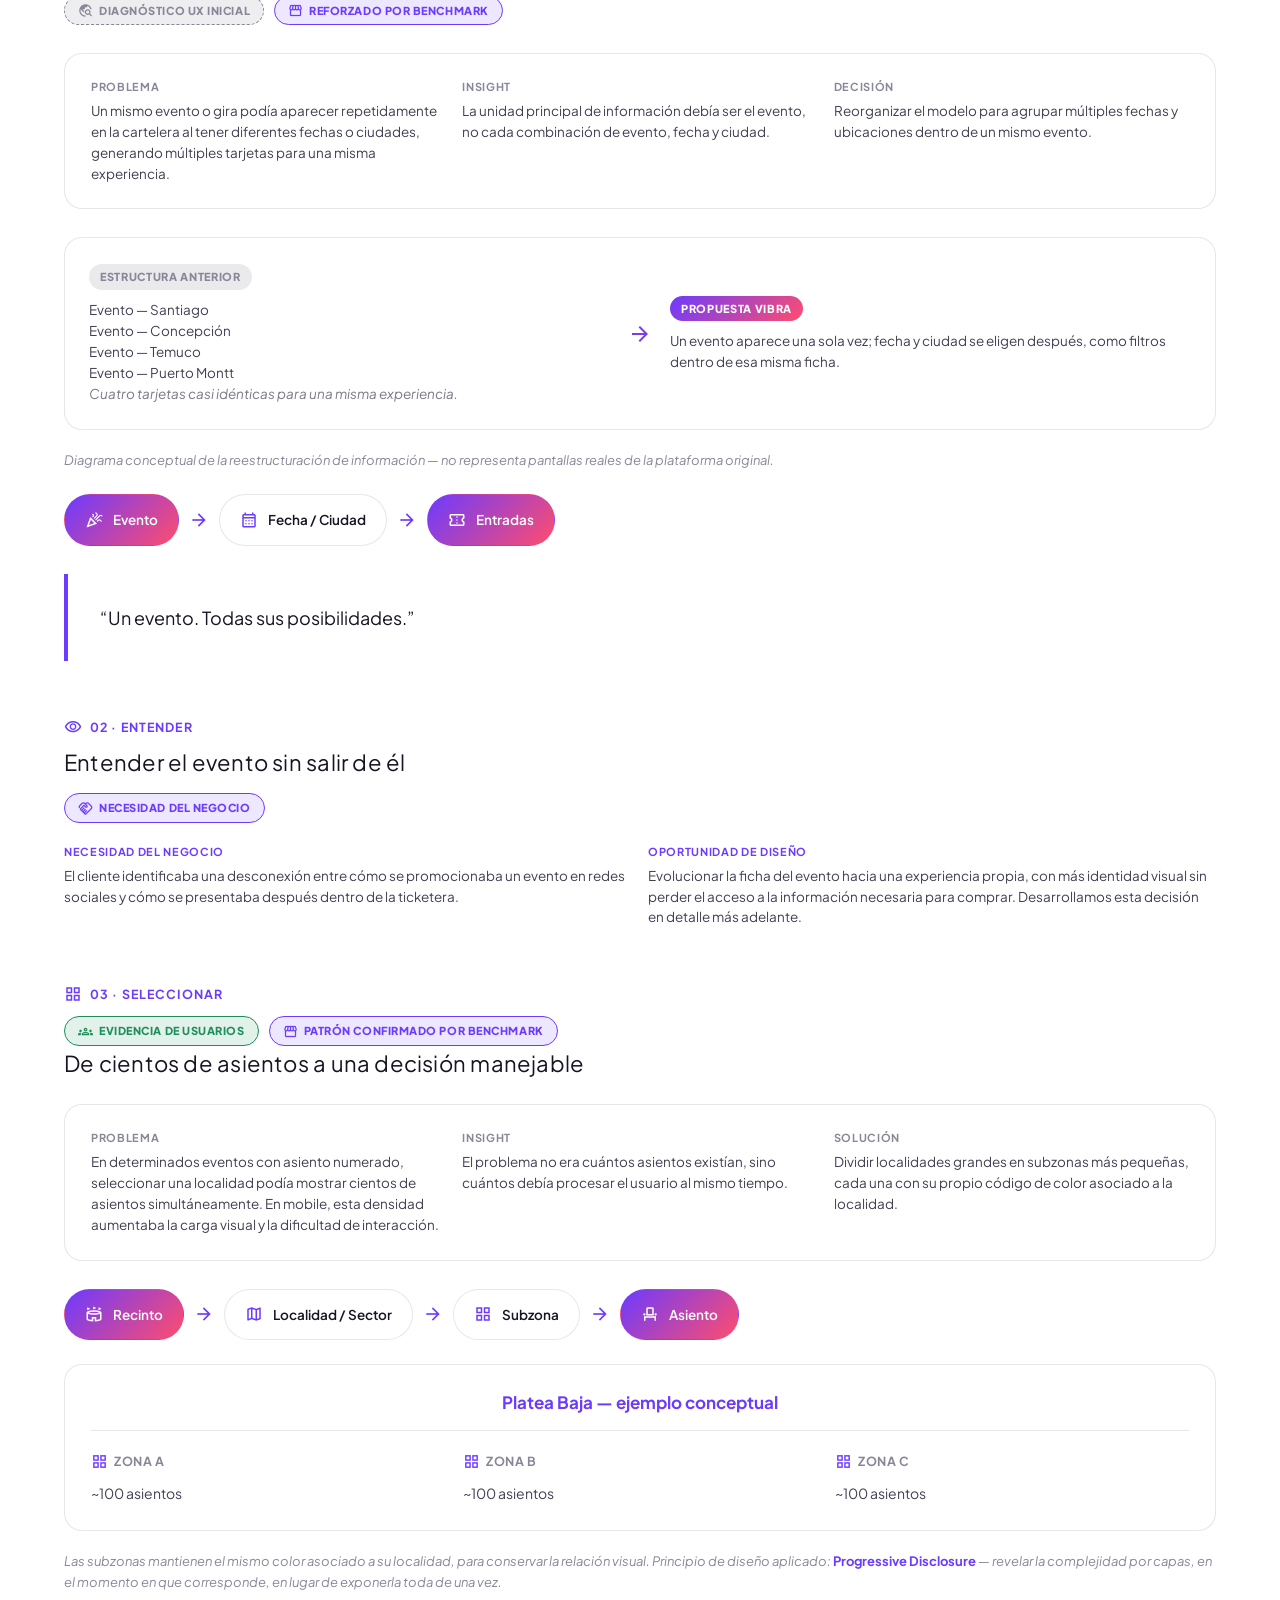
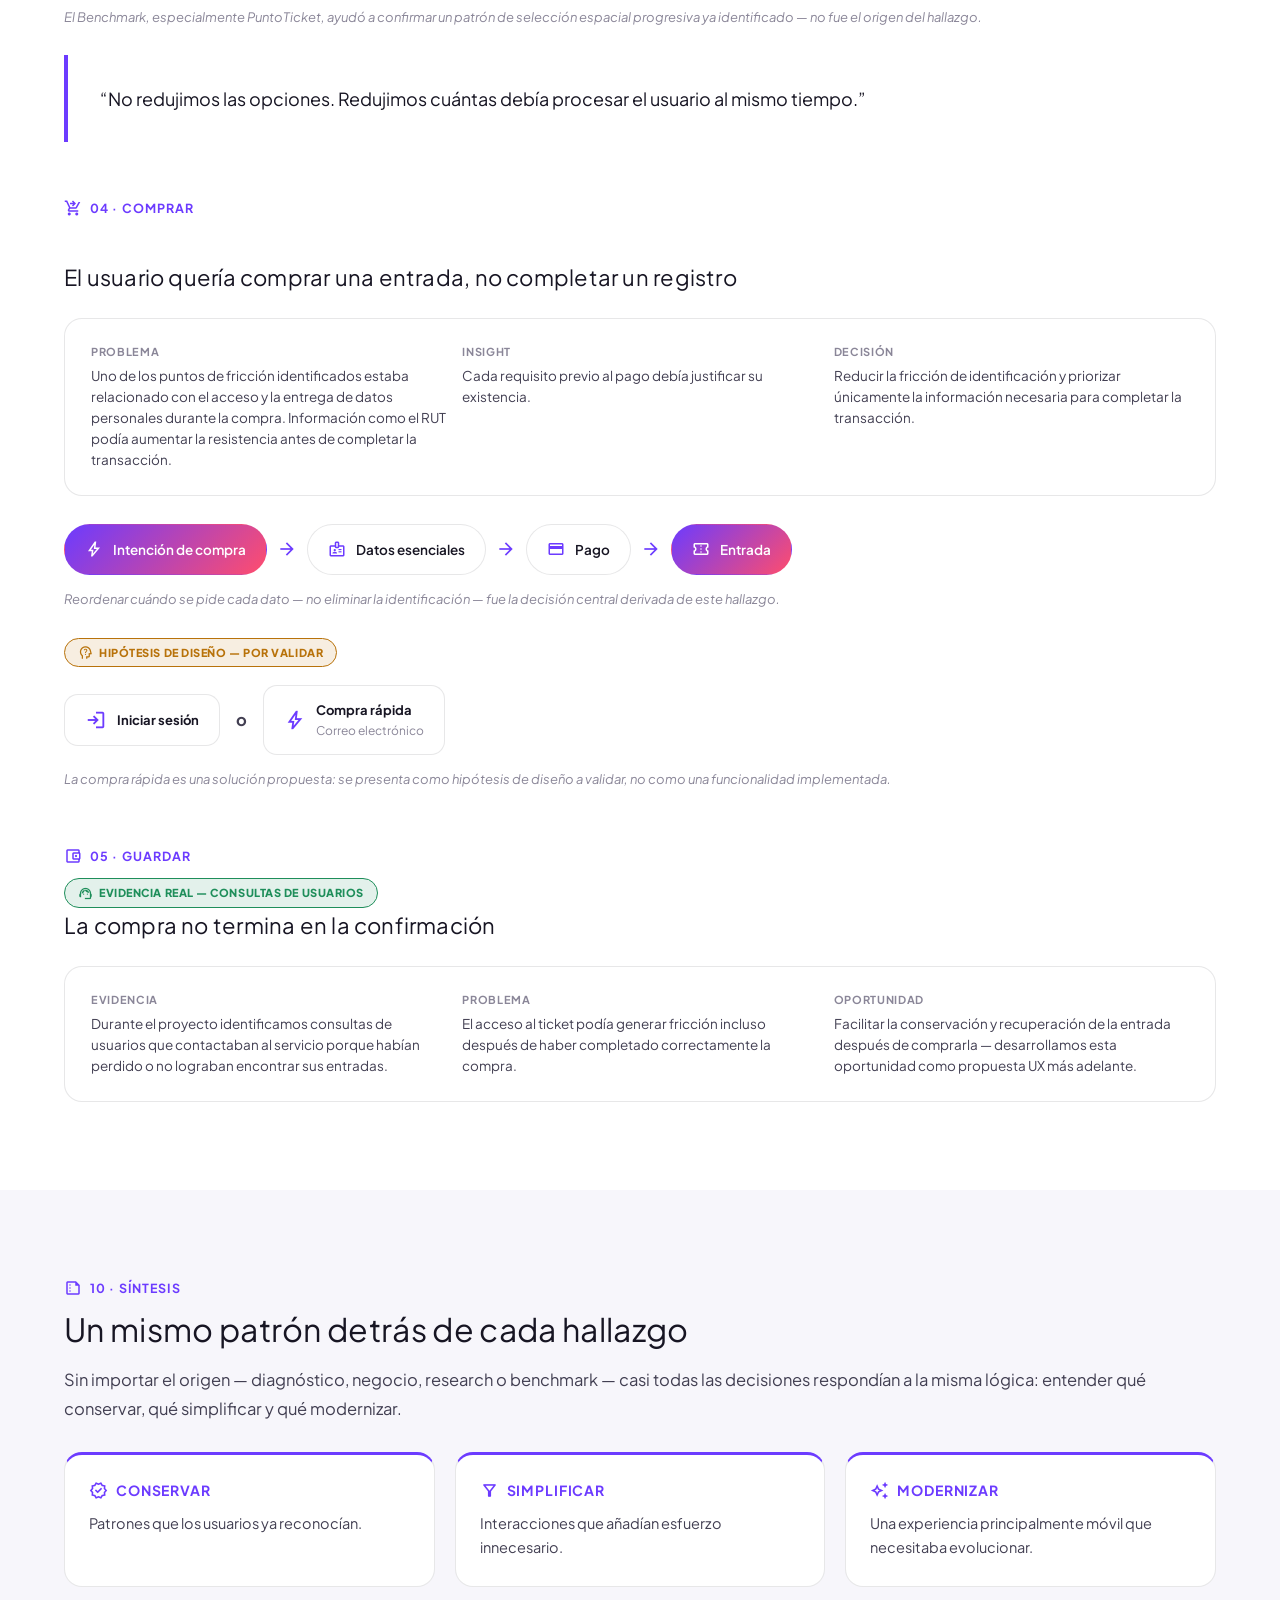
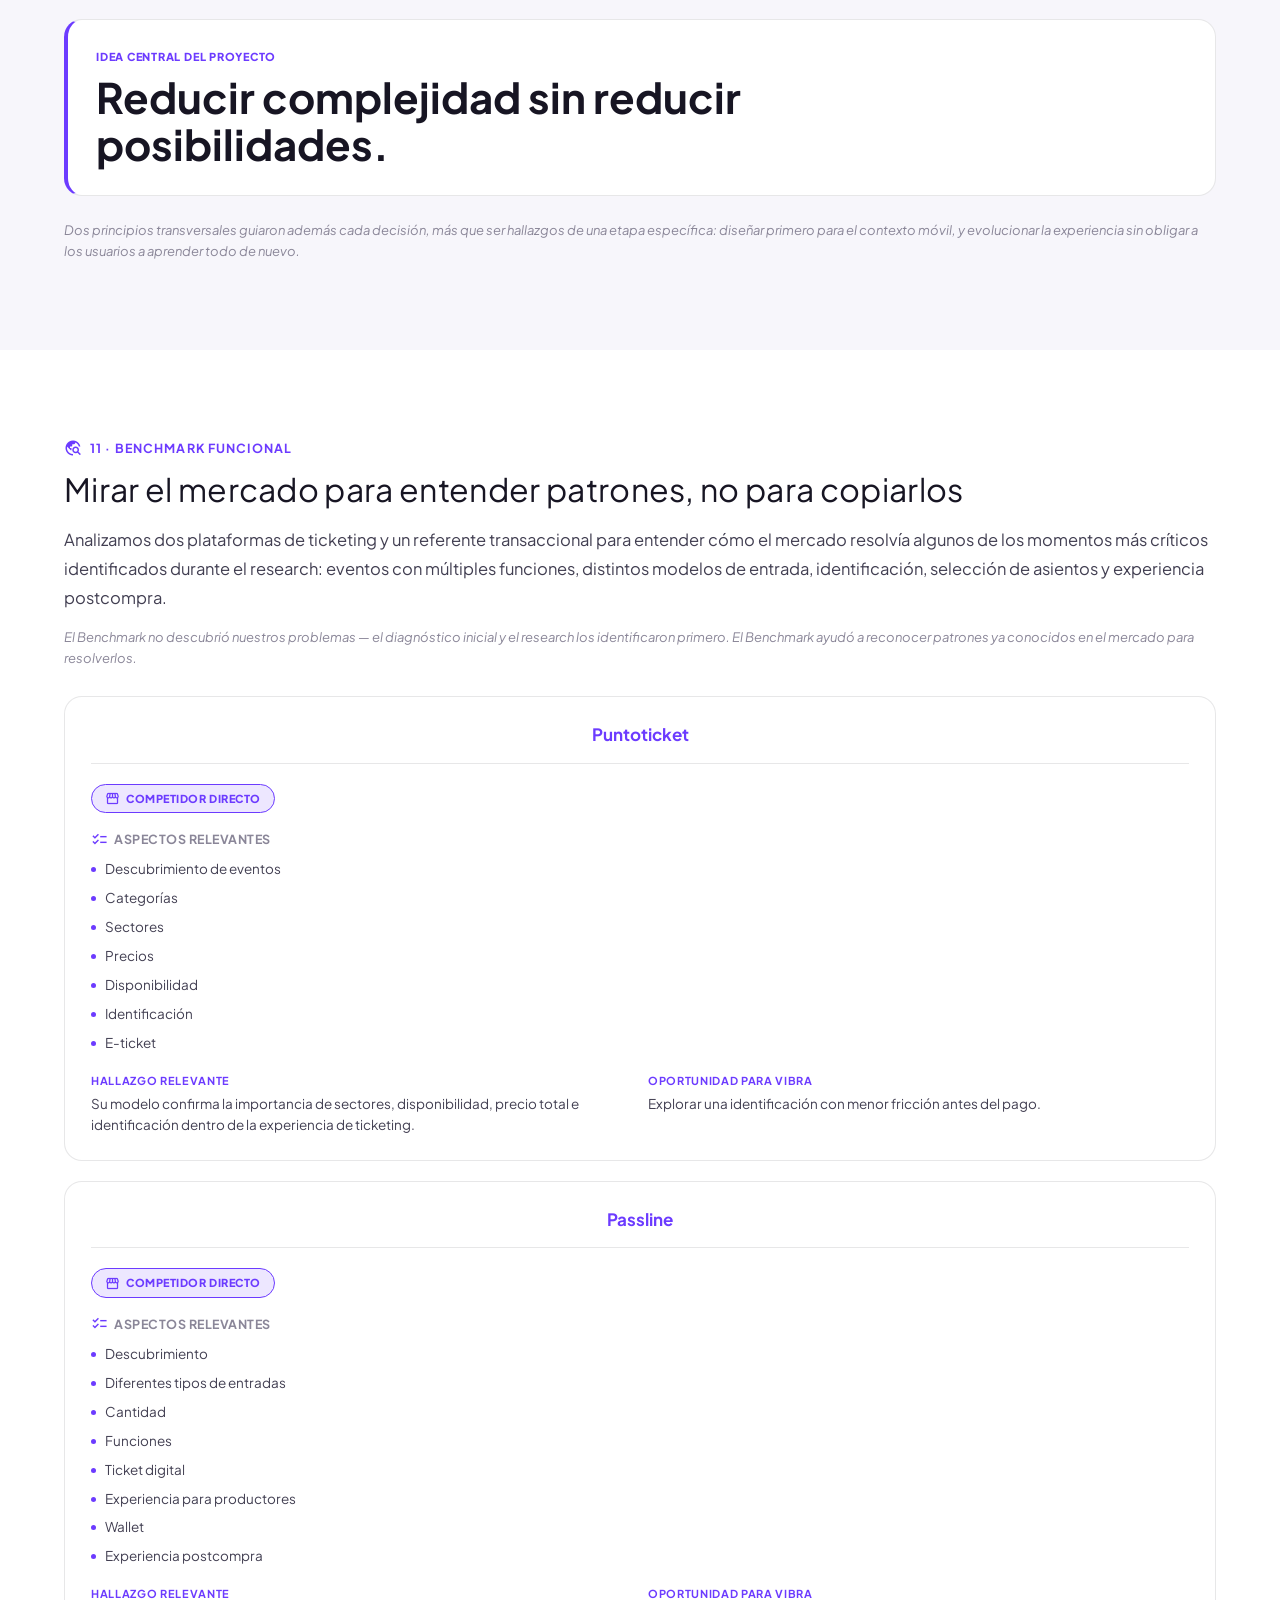
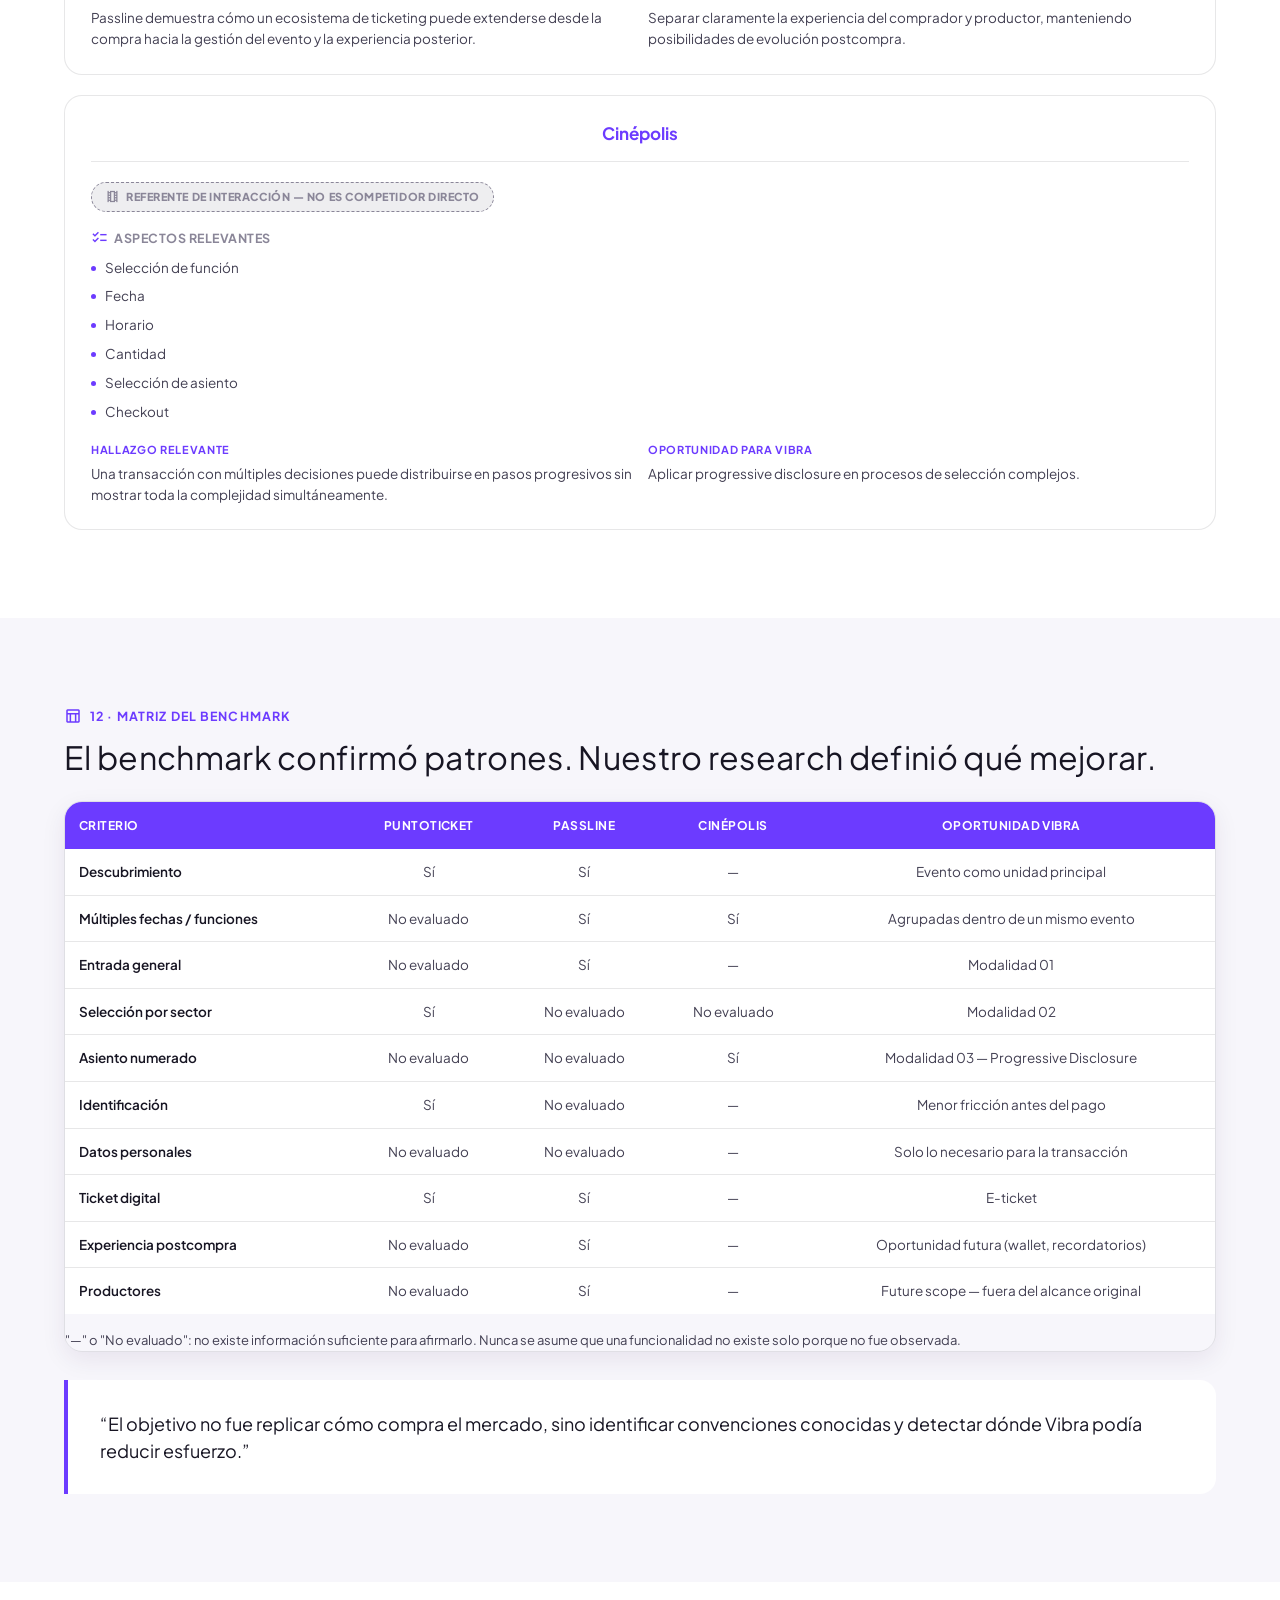
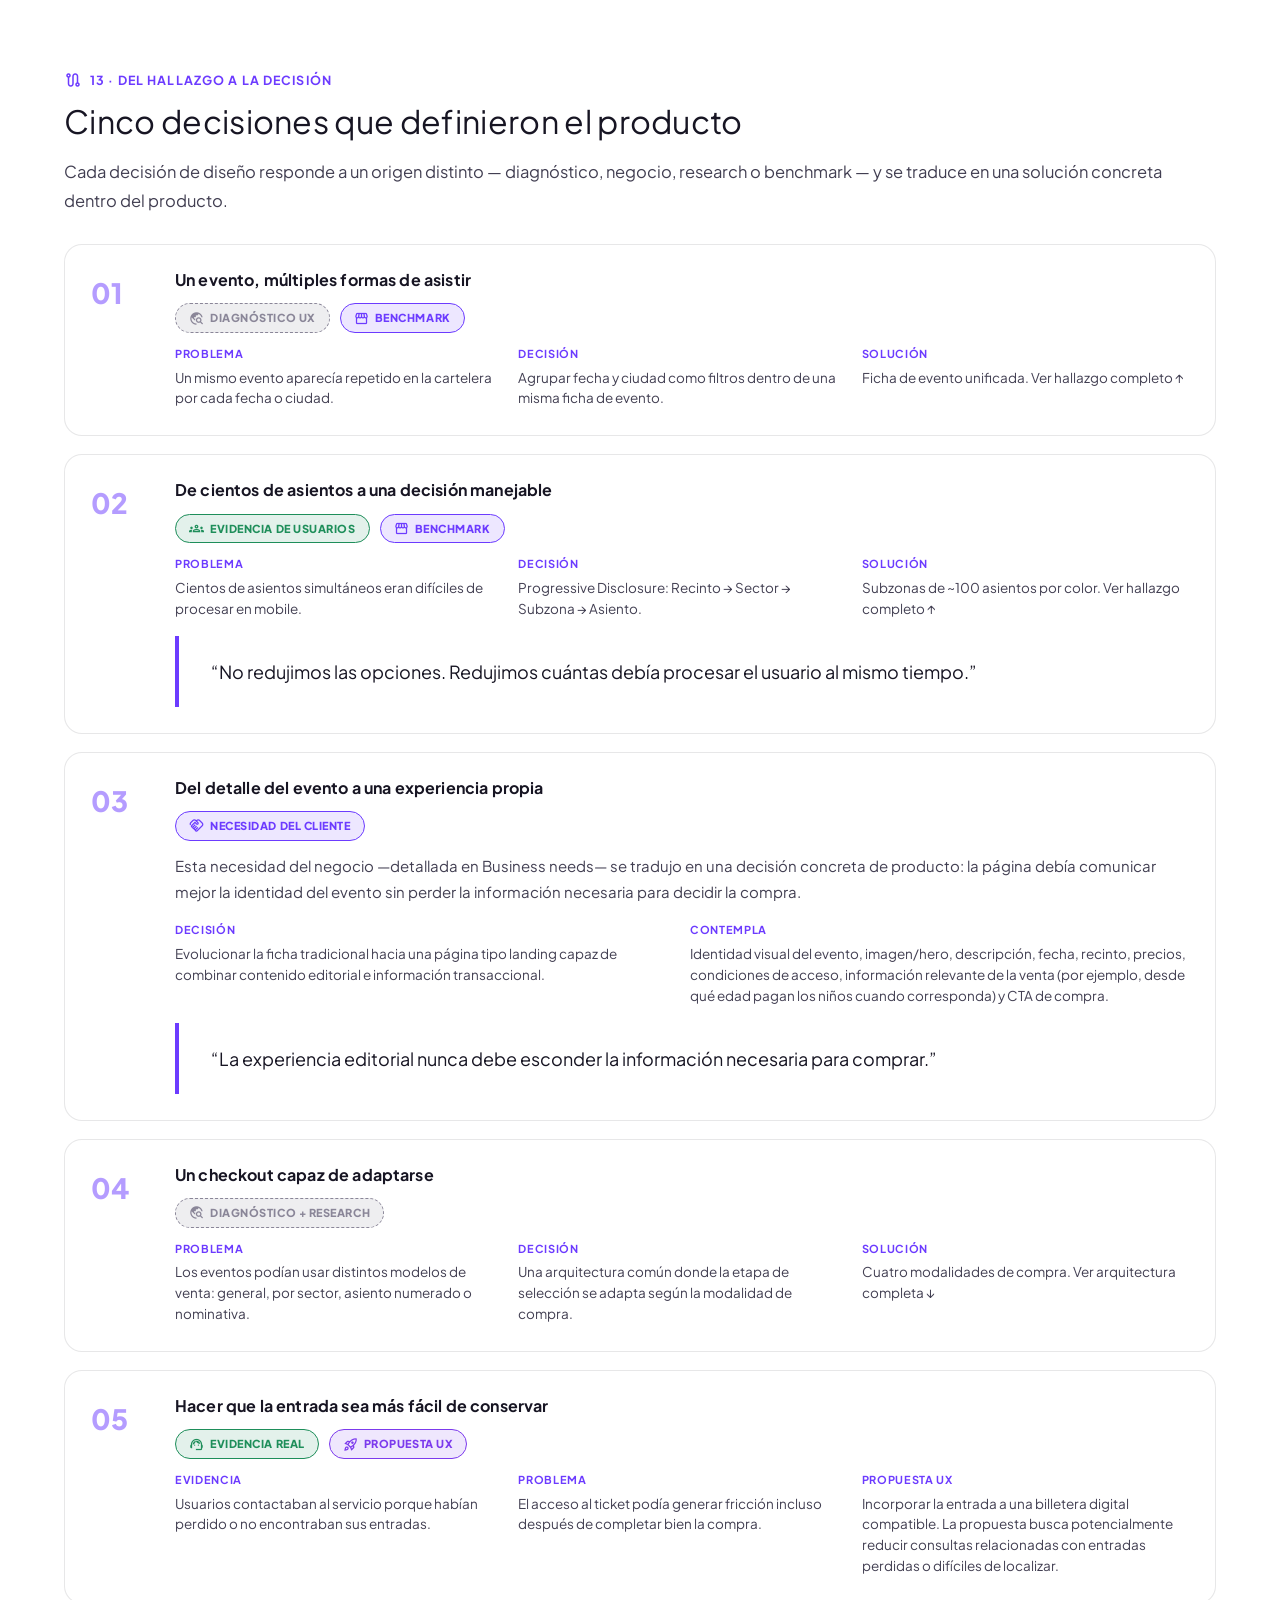
==== commit d78c9dd6: "actualizacion" ====
--- a/proyectos/proyecto-1.html
+++ b/proyectos/proyecto-1.html
@@ -271,10 +271,44 @@
     </div>
   </section>
 
-  <!-- 07. RESEARCH -->
+  <!-- 07. ANTES → DESPUÉS -->
+  <section class="pd-section" id="antes-despues">
+    <div class="container pd-section__inner">
+      <p class="pd-kicker"><span class="material-symbols-outlined">compare_arrows</span>07 · Antes → Después</p>
+      <h2 class="pd-heading" data-animate>De los problemas identificados a las decisiones de producto</h2>
+      <p class="pd-lead" data-animate data-animate-delay="1">Antes de entrar en el detalle de research, arquitectura y validación, un resumen de qué problemas existían y qué decisiones de diseño los abordaron.</p>
+
+      <div class="pd-decision__grid pd-decision__grid--2" style="margin-top:28px;" data-animate data-animate-delay="2">
+        <div>
+          <span>Antes</span>
+          <ul class="pd-list" style="margin-top:14px;">
+            <li><span class="material-symbols-outlined">radio_button_unchecked</span><span>Eventos repetidos por fecha y localidad en el catálogo.</span></li>
+            <li><span class="material-symbols-outlined">radio_button_unchecked</span><span>Búsqueda y filtros poco flexibles, dependientes de términos exactos.</span></li>
+            <li><span class="material-symbols-outlined">radio_button_unchecked</span><span>Cuatro modalidades de venta con recorridos potencialmente distintos entre sí.</span></li>
+            <li><span class="material-symbols-outlined">radio_button_unchecked</span><span>Selección de asientos compleja en mobile, con cientos de opciones a la vez.</span></li>
+            <li><span class="material-symbols-outlined">radio_button_unchecked</span><span>Transición poco clara entre la información del evento y el inicio de la compra.</span></li>
+          </ul>
+        </div>
+        <div>
+          <span>Después</span>
+          <ul class="pd-list" style="margin-top:14px;">
+            <li><span class="material-symbols-outlined">check_circle</span><span>Arquitectura centrada en el evento: fecha y localidad como filtros dentro de una misma ficha.</span></li>
+            <li><span class="material-symbols-outlined">check_circle</span><span>Búsqueda y filtros rediseñados, orientados al descubrimiento.</span></li>
+            <li><span class="material-symbols-outlined">check_circle</span><span>Una arquitectura común que adapta la etapa de selección según la modalidad de compra.</span></li>
+            <li><span class="material-symbols-outlined">check_circle</span><span>Progressive disclosure: Recinto → Sector → Subzona → Asiento.</span></li>
+            <li><span class="material-symbols-outlined">check_circle</span><span>Validamos el wireframe con usuarios y priorizamos señales más claras para iniciar la compra.</span></li>
+          </ul>
+        </div>
+      </div>
+
+      <blockquote class="pd-quote" style="margin-top:32px;" data-animate data-animate-delay="3">"No buscamos eliminar la complejidad del producto, sino hacer que el usuario la enfrentara solo cuando era necesaria."</blockquote>
+    </div>
+  </section>
+
+  <!-- 08. RESEARCH -->
   <section class="pd-section" id="research">
     <div class="container pd-section__inner">
-      <p class="pd-kicker"><span class="material-symbols-outlined">travel_explore</span>07 · Research</p>
+      <p class="pd-kicker"><span class="material-symbols-outlined">travel_explore</span>08 · Research</p>
       <h2 class="pd-heading" data-animate>Lo que descubrimos antes de tocar la interfaz</h2>
       <p class="pd-lead" data-animate data-animate-delay="1">Una vez iniciado el proyecto, profundizamos el análisis combinando información del producto, necesidades comunicadas por el cliente, feedback de usuarios y evaluación UX de los principales recorridos — desde encontrar un evento hasta guardar la entrada después de comprarla.</p>
 
@@ -295,10 +329,10 @@
     </div>
   </section>
 
-  <!-- 08. PRINCIPALES HALLAZGOS -->
+  <!-- 09. PRINCIPALES HALLAZGOS -->
   <section class="pd-section pd-section--alt" id="hallazgos">
     <div class="container pd-section__inner">
-      <p class="pd-kicker"><span class="material-symbols-outlined">insights</span>08 · Principales hallazgos</p>
+      <p class="pd-kicker"><span class="material-symbols-outlined">insights</span>09 · Principales hallazgos</p>
       <h2 class="pd-heading" data-animate>De encontrar un evento a guardar la entrada</h2>
       <p class="pd-lead" data-animate data-animate-delay="1">Organizamos lo aprendido según el momento del recorrido al que afecta. No todo tiene el mismo origen: algunos son hallazgos de research con usuarios, otros responden a necesidades del negocio, y otros fueron detectados durante el diagnóstico inicial.</p>
 
@@ -472,10 +506,10 @@
     </div>
   </section>
 
-  <!-- 09. SÍNTESIS -->
+  <!-- 10. SÍNTESIS -->
   <section class="pd-section" id="sintesis">
     <div class="container pd-section__inner">
-      <p class="pd-kicker"><span class="material-symbols-outlined">summarize</span>09 · Síntesis</p>
+      <p class="pd-kicker"><span class="material-symbols-outlined">summarize</span>10 · Síntesis</p>
       <h2 class="pd-heading" data-animate>Un mismo patrón detrás de cada hallazgo</h2>
       <p class="pd-lead" data-animate data-animate-delay="1">Sin importar el origen — diagnóstico, negocio, research o benchmark — casi todas las decisiones respondían a la misma lógica: entender qué conservar, qué simplificar y qué modernizar.</p>
 
@@ -503,10 +537,10 @@
     </div>
   </section>
 
-  <!-- 10. BENCHMARK FUNCIONAL -->
+  <!-- 11. BENCHMARK FUNCIONAL -->
   <section class="pd-section pd-section--alt" id="benchmark">
     <div class="container pd-section__inner">
-      <p class="pd-kicker"><span class="material-symbols-outlined">travel_explore</span>10 · Benchmark funcional</p>
+      <p class="pd-kicker"><span class="material-symbols-outlined">travel_explore</span>11 · Benchmark funcional</p>
       <h2 class="pd-heading" data-animate>Mirar el mercado para entender patrones, no para copiarlos</h2>
       <p class="pd-lead" data-animate data-animate-delay="1">Analizamos dos plataformas de ticketing y un referente transaccional para entender cómo el mercado resolvía algunos de los momentos más críticos identificados durante el research: eventos con múltiples funciones, distintos modelos de entrada, identificación, selección de asientos y experiencia postcompra.</p>
       <p class="pd-note">El Benchmark no descubrió nuestros problemas — el diagnóstico inicial y el research los identificaron primero. El Benchmark ayudó a reconocer patrones ya conocidos en el mercado para resolverlos.</p>
@@ -572,10 +606,10 @@
     </div>
   </section>
 
-  <!-- 11. MATRIZ DEL BENCHMARK -->
+  <!-- 12. MATRIZ DEL BENCHMARK -->
   <section class="pd-section" id="benchmark-conclusiones">
     <div class="container pd-section__inner">
-      <p class="pd-kicker"><span class="material-symbols-outlined">table_chart</span>11 · Matriz del benchmark</p>
+      <p class="pd-kicker"><span class="material-symbols-outlined">table_chart</span>12 · Matriz del benchmark</p>
       <h2 class="pd-heading" data-animate>El benchmark confirmó patrones. Nuestro research definió qué mejorar.</h2>
 
       <div class="pd-matrix" data-animate data-animate-delay="1">
@@ -613,10 +647,10 @@
     </div>
   </section>
 
-  <!-- 12. DEL HALLAZGO A LA DECISIÓN -->
+  <!-- 13. DEL HALLAZGO A LA DECISIÓN -->
   <section class="pd-section pd-section--alt" id="hallazgo-a-decision">
     <div class="container pd-section__inner">
-      <p class="pd-kicker"><span class="material-symbols-outlined">route</span>12 · Del hallazgo a la decisión</p>
+      <p class="pd-kicker"><span class="material-symbols-outlined">route</span>13 · Del hallazgo a la decisión</p>
       <h2 class="pd-heading" data-animate>Cinco decisiones que definieron el producto</h2>
       <p class="pd-lead" data-animate data-animate-delay="1">Cada decisión de diseño responde a un origen distinto — diagnóstico, negocio, research o benchmark — y se traduce en una solución concreta dentro del producto.</p>
 
@@ -706,10 +740,10 @@
     </div>
   </section>
 
-  <!-- 13. ARQUITECTURA DE INFORMACIÓN — SECCIÓN PROTEGIDA -->
+  <!-- 14. ARQUITECTURA DE INFORMACIÓN — SECCIÓN PROTEGIDA -->
   <section class="pd-section" id="arquitectura-informacion">
     <div class="container pd-section__inner">
-      <p class="pd-kicker"><span class="material-symbols-outlined">account_tree</span>13 · Arquitectura de información</p>
+      <p class="pd-kicker"><span class="material-symbols-outlined">account_tree</span>14 · Arquitectura de información</p>
       <h2 class="pd-heading" data-animate>Reorganizar antes de diseñar</h2>
       <p class="pd-lead" data-animate data-animate-delay="1">Los eventos podían utilizar diferentes modelos de venta: entrada general, selección por sector, asiento numerado o entradas nominativas. Diseñar un flujo independiente para cada modalidad habría aumentado la complejidad y dificultado la escalabilidad del producto.</p>
 
@@ -742,14 +776,14 @@
       <div class="vibra-ia-diagram" data-animate data-animate-delay="5">
         <img src="../assets/img/proyecto-1-arquitectura.png" alt="Arquitectura de información completa de Vibra: navegación, categorías y jerarquía de contenidos">
       </div>
-      <p class="pd-note" data-animate data-animate-delay="6">El panel de Productores (en gris) representa una oportunidad de evolución futura del producto — ver sección 21, Evolución del producto — pero queda fuera del alcance de este case study en su etapa actual. — Figjam</p>
-    </div>
-  </section>
-
-  <!-- 14. CUATRO MODALIDADES DE COMPRA — SECCIÓN PROTEGIDA -->
+      <p class="pd-note" data-animate data-animate-delay="6">El panel de Productores (en gris) representa una oportunidad de evolución futura del producto — ver sección 22, Evolución del producto — pero queda fuera del alcance de este case study en su etapa actual. — Figjam</p>
+    </div>
+  </section>
+
+  <!-- 15. CUATRO MODALIDADES DE COMPRA — SECCIÓN PROTEGIDA -->
   <section class="pd-section pd-section--alt" id="modalidades">
     <div class="container pd-section__inner">
-      <p class="pd-kicker"><span class="material-symbols-outlined">checklist_rtl</span>14 · Cuatro modalidades de compra</p>
+      <p class="pd-kicker"><span class="material-symbols-outlined">checklist_rtl</span>15 · Cuatro modalidades de compra</p>
       <h2 class="pd-heading" data-animate>Una misma estructura, cuatro formas de comprar</h2>
       <p class="pd-lead" data-animate data-animate-delay="1">Cada modalidad adapta la etapa de selección y, cuando corresponde, incorpora los datos específicos requeridos por el tipo de entrada. Identificación, resumen, pago y confirmación mantienen una estructura común.</p>
 
@@ -837,10 +871,10 @@
     </div>
   </section>
 
-  <!-- 15. USER FLOW — SECCIÓN PROTEGIDA -->
+  <!-- 16. USER FLOW — SECCIÓN PROTEGIDA -->
   <section class="pd-section" id="user-flow">
     <div class="container pd-section__inner">
-      <p class="pd-kicker"><span class="material-symbols-outlined">alt_route</span>15 · User Flow</p>
+      <p class="pd-kicker"><span class="material-symbols-outlined">alt_route</span>16 · User Flow</p>
       <h2 class="pd-heading" data-animate>Reducir el camino hacia la entrada</h2>
       <p class="pd-lead" data-animate data-animate-delay="1">El flujo debía permitir que diferentes modelos de venta convergieran en una experiencia consistente. La complejidad cambia durante la selección, pero identificación, resumen, pago y confirmación mantienen una estructura común.</p>
 
@@ -866,10 +900,10 @@
     </div>
   </section>
 
-  <!-- 16. WIREFRAMES — SECCIÓN PROTEGIDA (no modificar funcionalmente) -->
+  <!-- 17. WIREFRAMES — SECCIÓN PROTEGIDA (no modificar funcionalmente) -->
   <section class="pd-section" id="wireframes">
     <div class="container pd-section__inner">
-      <p class="pd-kicker"><span class="material-symbols-outlined">design_services</span>16 · Wireframes</p>
+      <p class="pd-kicker"><span class="material-symbols-outlined">design_services</span>17 · Wireframes</p>
       <h2 class="pd-heading" data-animate>Convertir decisiones en estructura</h2>
       <p class="pd-lead" data-animate data-animate-delay="1">Los wireframes funcionales traducen las decisiones anteriores en pantallas concretas, agrupadas según el objetivo que resuelven dentro del recorrido de compra.</p>
 
@@ -917,10 +951,10 @@
     </div>
   </section>
 
-  <!-- 17. PROTOTIPO / WIREFRAME FUNCIONAL -->
+  <!-- 18. PROTOTIPO / WIREFRAME FUNCIONAL -->
   <section class="pd-section" id="wireframe-funcional">
     <div class="container pd-section__inner">
-      <p class="pd-kicker"><span class="material-symbols-outlined">play_circle</span>17 · Prototipo / Wireframe funcional</p>
+      <p class="pd-kicker"><span class="material-symbols-outlined">play_circle</span>18 · Prototipo / Wireframe funcional</p>
       <h2 class="pd-heading" data-animate>Explora la experiencia.</h2>
       <p class="pd-lead" data-animate data-animate-delay="1">Recorre el wireframe navegable, construido a partir de las decisiones definidas en las secciones anteriores. Presiona "Explorar wireframe" para recorrer las pantallas completas — podrás volver a este case study en cualquier momento.</p>
 
@@ -947,10 +981,10 @@
     </div>
   </section>
 
-  <!-- 18. VALIDACIÓN -->
+  <!-- 19. VALIDACIÓN -->
   <section class="pd-section" id="validacion">
     <div class="container pd-section__inner">
-      <p class="pd-kicker"><span class="material-symbols-outlined">insights</span>18 · Validación</p>
+      <p class="pd-kicker"><span class="material-symbols-outlined">insights</span>19 · Validación</p>
       <h2 class="pd-heading" data-animate>Validar antes de llevar la solución a alta fidelidad</h2>
       <p class="pd-lead" data-animate data-animate-delay="1">Probamos el wireframe funcional con 4 participantes y 5 tareas críticas para identificar fricciones en los principales momentos de la compra.</p>
 
@@ -1092,10 +1126,10 @@
     </div>
   </section>
 
-  <!-- 19. DESIGN SYSTEM — VIBRA UI -->
+  <!-- 20. DESIGN SYSTEM — VIBRA UI -->
   <section class="pd-section pd-section--alt" id="design-system">
     <div class="container pd-section__inner">
-      <p class="pd-kicker"><span class="material-symbols-outlined">widgets</span>19 · Vibra UI — Foundations & Components</p>
+      <p class="pd-kicker"><span class="material-symbols-outlined">widgets</span>20 · Vibra UI — Foundations & Components</p>
       <h2 class="pd-heading" data-animate>Diseñar una experiencia consistente también era parte del producto</h2>
       <p class="pd-lead" data-animate data-animate-delay="1">Vibra UI está construido de forma curada, componente por componente, mostrando únicamente lo que demuestra pensamiento sistémico — no un inventario completo de tokens.</p>
 
@@ -1115,7 +1149,6 @@
         <strong>Foundations — tipografía y layout</strong>
         <div class="pd-chips">
           <div class="pd-chip"><span class="material-symbols-outlined">text_fields</span><div><strong>Typography</strong><span>Plus Jakarta Sans · DM Mono (auxiliar)</span></div></div>
-          <div class="pd-chip"><span class="material-symbols-outlined">space_dashboard</span><div><strong>Spacing</strong><span>Escala 4/8pt</span></div></div>
         </div>
       </div>
 
@@ -1166,19 +1199,19 @@
     </div>
   </section>
 
-  <!-- 20. RESULTADO -->
+  <!-- 21. RESULTADO -->
   <section class="pd-section" id="resultado">
     <div class="container pd-section__inner">
-      <p class="pd-kicker"><span class="material-symbols-outlined">task_alt</span>20 · Resultado</p>
+      <p class="pd-kicker"><span class="material-symbols-outlined">task_alt</span>21 · Resultado</p>
       <h2 class="pd-heading" data-animate>Resultado</h2>
       <p class="pd-lead" data-animate data-animate-delay="1">Definimos una arquitectura de compra común para cuatro modalidades de ticketing, validamos el recorrido mobile antes de avanzar a alta fidelidad e identificamos tres puntos prioritarios de iteración: inicio de compra, selección de fecha/localidad e identificación.</p>
     </div>
   </section>
 
-  <!-- 21. EVOLUCIÓN DEL PRODUCTO -->
+  <!-- 22. EVOLUCIÓN DEL PRODUCTO -->
   <section class="pd-exploration-marker" id="oportunidades">
     <div class="container pd-section__inner">
-      <p class="pd-kicker"><span class="material-symbols-outlined">rocket_launch</span>21 · Evolución del producto</p>
+      <p class="pd-kicker"><span class="material-symbols-outlined">rocket_launch</span>22 · Evolución del producto</p>
       <p class="pd-note" style="margin:0 0 4px; font-weight:700; letter-spacing:0.06em; text-transform:uppercase; font-size:11px; color:var(--pd-text-muted); font-style:normal;">Future Opportunities</p>
       <h2 class="pd-heading" data-animate>La experiencia no tiene por qué terminar después del pago</h2>
       <p class="pd-lead" data-animate data-animate-delay="1">Estas líneas quedan fuera del alcance original de este case study. Se documentan como exploración posterior de Product Design para ampliar el razonamiento — no como funcionalidades entregadas al cliente ni trabajo ya realizado.</p>
@@ -1199,10 +1232,10 @@
     </div>
   </section>
 
-  <!-- 22. CIERRE -->
+  <!-- 23. CIERRE -->
   <section class="pd-section" id="cierre">
     <div class="container pd-section__inner">
-      <p class="pd-kicker"><span class="material-symbols-outlined">flag_circle</span>22 · Cierre</p>
+      <p class="pd-kicker"><span class="material-symbols-outlined">flag_circle</span>23 · Cierre</p>
       <h2 class="pd-heading" data-animate>Reducir complejidad sin reducir posibilidades.</h2>
       <p class="pd-lead" data-animate data-animate-delay="1">Vibra demuestra que mejorar una experiencia no siempre significa agregar nuevas funcionalidades o reconstruir un producto desde cero. El desafío fue identificar dónde la experiencia exigía más esfuerzo del necesario y reorganizar esos momentos para que encontrar, elegir y comprar una entrada resultara más simple.</p>
       <p class="pd-lead" data-animate data-animate-delay="2">El resultado documenta la evolución desde el diagnóstico inicial hasta un prototipo final, mostrando cómo los hallazgos de investigación y validación guiaron las principales decisiones de producto.</p>
@@ -1217,7 +1250,7 @@
     </div>
   </section>
 
-  <!-- EL PROTOTIPO FINAL (alta fidelidad, construido a partir de las decisiones validadas en la sección 19, y ya probado con usuarios reales) -->
+  <!-- EL PROTOTIPO FINAL (alta fidelidad, construido a partir de las decisiones validadas en la sección 20, y ya probado con usuarios reales) -->
   <section class="pd-section" id="prototipo-final">
     <div class="container pd-section__inner">
       <p class="pd-kicker"><span class="material-symbols-outlined">auto_awesome</span>Prototipo final</p>
@@ -1239,9 +1272,9 @@
   <section class="pd-next" id="siguiente-proyecto">
     <div class="container">
       <p class="pd-kicker"><span class="material-symbols-outlined">arrow_forward</span>Siguiente proyecto</p>
-      <h2>Medical 360</h2>
-      <p>De un MVP de agenda médica a una experiencia integral de gestión de salud.</p>
-      <a href="proyecto-3.html" class="btn--pd-next">
+      <h2>Tapp — Caja Los Andes</h2>
+      <p>Un producto financiero real, en etapa de research: dónde intervenir para reducir esfuerzo y aumentar el control.</p>
+      <a href="proyecto-2.html" class="btn--pd-next">
         Ver caso de estudio
         <span class="material-symbols-outlined">arrow_forward</span>
       </a>
--- a/css/proyecto-1-theme.css
+++ b/css/proyecto-1-theme.css
@@ -200,8 +200,21 @@
    puede exceder el ancho disponible en tablet/mobile: por defecto, los
    hijos de grid/flex no se encogen por debajo de su tamaño de contenido,
    así que el texto queda recortado en el borde de la pantalla. Se
-   corrige aquí de forma local a Vibra, sin tocar project-detail.css. */
-.project-detail .pd-triad { grid-template-columns: repeat(3, minmax(0, 1fr)); }
+   corrige aquí de forma local a Vibra, sin tocar project-detail.css.
+
+   BUG encontrado y corregido (octubre 2026): esta regla no tenía media
+   query, así que por especificidad (".project-detail .pd-triad" pesa más
+   que el ".pd-triad" de project-detail.css) ganaba SIEMPRE, incluso en
+   mobile — anulando el colapso a 1 columna que project-detail.css define
+   en @media (max-width:800px)/(max-width:600px). Resultado real en el
+   celular: la tríada "Encontrar el evento / Entradas nominativas /
+   Finalización de compra" (sección 10 · Síntesis) se veía apretada en
+   3 columnas angostas en vez de apilarse. El problema de overflow que
+   esta regla soluciona solo existe en el layout de 3 columnas (por eso
+   se restringe aquí a los anchos donde ese layout sigue activo). */
+@media (min-width: 801px) {
+  .project-detail .pd-triad { grid-template-columns: repeat(3, minmax(0, 1fr)); }
+}
 .project-detail .pd-evidence-tag {
   min-width: 0;
   max-width: 100%;
